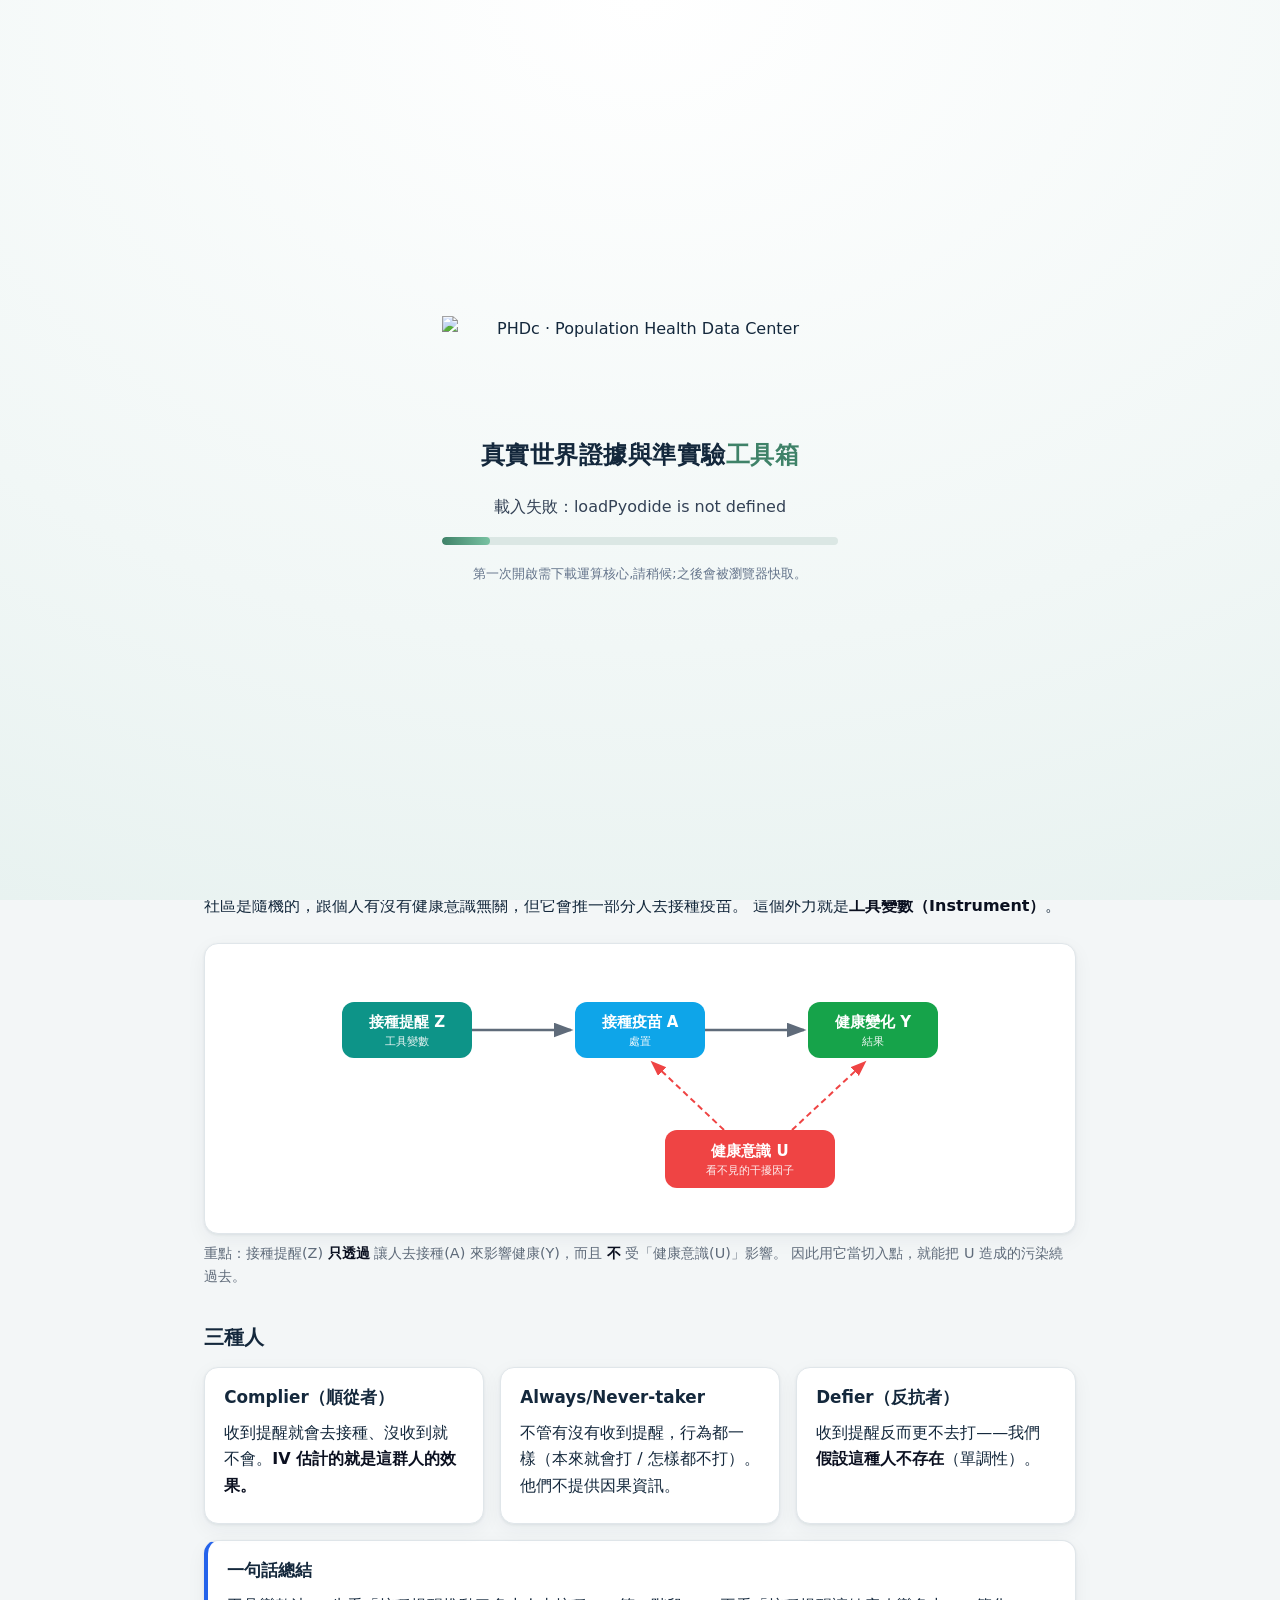
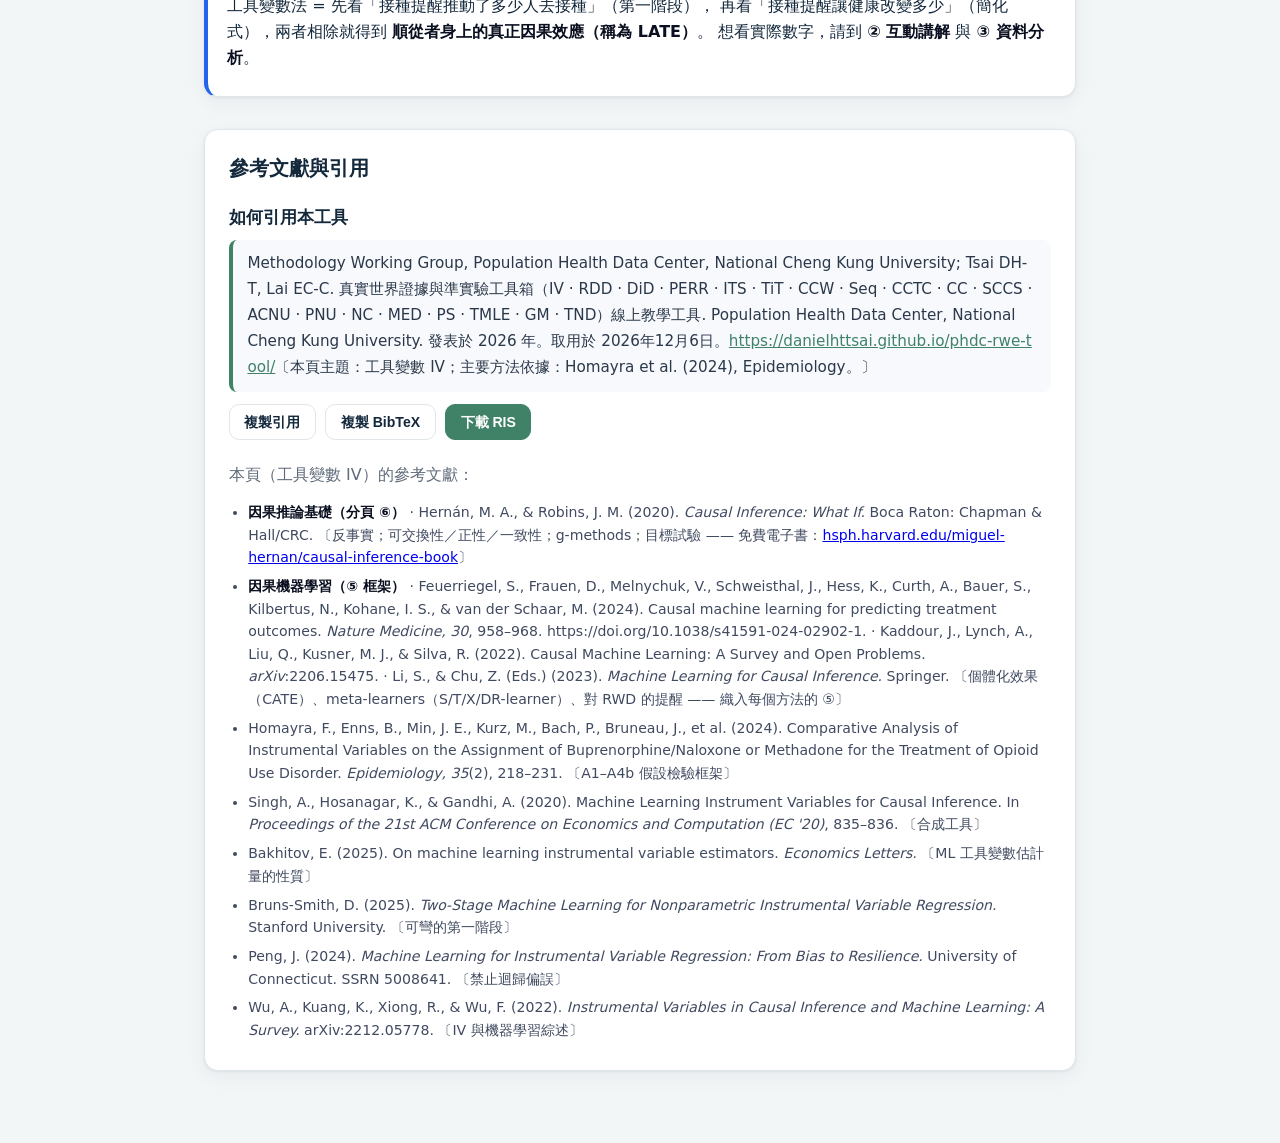
==== docs/index.html @ f4d69a4b "Add Test-Negative Design (TND) as the 19th method TND estimates vaccine effectiveness while removing" ====
<!DOCTYPE html>
<html lang="zh-Hant">
<head>
<meta charset="utf-8" />
<meta name="viewport" content="width=device-width, initial-scale=1" />
<title>真實世界證據與準實驗工具箱 RWE and Quasi-experimental Toolbox</title>
<link rel="stylesheet" href="styles.css?v=93" />
<script src="https://cdn.plot.ly/plotly-2.35.2.min.js" charset="utf-8"></script>
<script src="https://cdn.jsdelivr.net/pyodide/v0.26.4/full/pyodide.js"></script>
<script src="pyodide-bridge.js?v=35"></script>
<!-- 本檔由 build_docs.py 產生,請勿手改;來源為 frontend/index.html -->
</head>
<body>
<header class="topbar">
  <div class="brand"><img class="brand-logo" src="assets/phdc-logo.png" alt="PHDc · Population Health Data Center" title="Population Health Data Center" /><span data-en="RWE &amp; Quasi-experimental toolbox">真實世界證據與準實驗工具箱</span> <span>IV</span> · <span>RDD</span> · <span>DiD</span> · <span>PERR</span> · <span>ITS</span> · <span>TiT</span> · <span>CCW</span> · <span>Seq</span> · <span>CCTC</span> · <span>CC</span> · <span>SCCS</span> · <span>ACNU</span> · <span>PNU</span> · <span>NC</span> · <span>MED</span> · <span>PS</span> · <span>TMLE</span> · <span>GM</span> · <span>TND</span></div>
  <nav class="tabs">
    <label class="method-pick"><span data-en="Method">方法</span>
      <select id="methodSelect">
        <option value="iv" data-en="IV · Instrumental variables">IV · 工具變數</option>
        <option value="rdd" data-en="RDD · Regression discontinuity">RDD · 斷點回歸</option>
        <option value="did" data-en="DiD · Difference-in-differences">DiD · 差異中的差異</option>
        <option value="perr" data-en="PERR · Prior event rate ratio">PERR · 事前事件率比</option>
        <option value="its" data-en="ITS · Interrupted time series">ITS · 中斷時間序列</option>
        <option value="tit" data-en="TiT · Trend-in-trend">TiT · 趨勢中的趨勢</option>
        <option value="ccw" data-en="CCW · Clone-censor-weight">CCW · 複製-設限-加權</option>
        <option value="seq" data-en="Seq · Sequential target trials">Seq · 序列試驗</option>
        <option value="cctc" data-en="CCTC · Case-crossover &amp; time-control">CCTC · 案例交叉與時間對照</option>
        <option value="cc" data-en="CC · Case-control">CC · 病例對照</option>
        <option value="sccs" data-en="SCCS · Self-controlled case series">SCCS · 自身對照病例系列</option>
        <option value="acnu" data-en="ACNU · Active-comparator new-user">ACNU · 主動對照新使用者</option>
        <option value="pnu" data-en="PNU · Prevalent new-user">PNU · 盛行新使用者</option>
        <option value="nc" data-en="NC · Negative control &amp; proximal">NC · 陰性對照與近端因果</option>
        <option value="med" data-en="MED · Mediation analysis">MED · 中介分析</option>
        <option value="ps" data-en="PS · Propensity score">PS · 傾向分數</option>
        <option value="tmle" data-en="TMLE · Doubly-robust / targeted ML">TMLE · 雙重穩健／目標式</option>
        <option value="gm" data-en="GM · G-methods (time-varying confounding)">GM · G-methods（時變混淆）</option>
        <option value="tnd" data-en="TND · Test-negative design">TND · 陰性檢驗設計</option>
      </select>
    </label>
    <div class="subtabs">
      <button class="tab subtab active" data-sub="learn" data-en="① What is it">① 是什麼</button>
      <button class="tab subtab" data-sub="play" data-en="② Interactive">② 互動講解</button>
      <button class="tab subtab" data-sub="analyze" data-en="③ Analyse data">③ 資料分析</button>
      <button class="tab subtab" data-sub="assume" data-en="④ Assumptions">④ 假設檢驗</button>
      <button class="tab subtab" data-sub="ml" data-en="⑤ Boost with AI">⑤ 用 AI 強化</button>
      <button class="tab subtab" data-sub="whatif" data-en="⑥ What if">⑥ 如果……？</button>
      <button class="tab subtab" data-sub="sas" data-en="⑦ SAS code">⑦ SAS 程式</button>
    </div>
    <button class="tab tab-sep" id="chooseTab" data-en="Which one?">怎麼選</button>
    <button class="tab" id="dataTab" data-en="Databases">資料庫</button>
  </nav>
  <button id="langToggle" class="lang-toggle" type="button" title="切換中／英文" aria-label="Language">EN</button>
</header>

<main>
  <!-- ===================== 1. 教學 ===================== -->
  <section id="learn" class="panel active">
    <div class="banner" data-en="⚠ The built-in data is <b>purely fictional, synthetic demo data</b>, not real data, for teaching only.">⚠ 本工具的內建資料為<b>純屬虛構的合成示範資料</b>，非真實資料，僅供教學展示。</div>
    <h1 data-en="Understanding instrumental variables through a &quot;random vaccination reminder&quot; story">用「隨機接種提醒」的故事看懂工具變數</h1>
    <p class="lead" data-en="We want to answer a causal question: <b>does getting vaccinated really improve health?</b> The most intuitive approach — &quot;just compare vaccinated people with unvaccinated people&quot; — is misleading.">
      我們想知道一個因果問題：<b>去接種疫苗，真的能改善健康嗎？</b>
      最直覺的做法是「把有打疫苗的人和沒打的人直接比較」——但這會被誤導。
    </p>

    <div class="card info">
      <h3 data-en="Break the name apart: &quot;instrumental variable&quot;">把名字拆開來看：「工具變數」</h3>
      <p data-en="<b>Variable</b> just means a measured column in your data — here, &quot;did this person receive a random reminder?&quot;. <b>Instrument</b> is a metaphor: think of a <b>lever (or crowbar)</b> you can push from the outside. Pushing the lever moves <b>whether someone gets vaccinated</b>, but the lever itself <b>never touches health directly</b> — its only path to health is through vaccination. Because it nudges the treatment but is otherwise unrelated to the outcome, you can use it to <b>pry the causal effect of vaccination out</b> from under all the confounders. A variable that works like that lever is an &quot;instrumental variable&quot;.">
        <b>變數</b>就是資料裡一欄會變動的量——這裡是「這個人有沒有收到隨機提醒」。<b>工具（instrument）</b>是個比喻：
        把它想成一支你能從外面推的<b>槓桿（或撬棒）</b>。推這支槓桿會去動「<b>這個人要不要接種</b>」，但槓桿本身
        <b>不會直接碰到健康</b>——它唯一通往健康的路，是<b>透過接種</b>。正因為它只推得動處置、又跟結果沒有別的牽連，
        你才能用它把「接種→健康」的因果，從一堆干擾因子底下<b>撬</b>出來。像這支槓桿一樣運作的變數，就叫工具變數。
      </p>
    </div>

    <div class="card warn">
      <h3 data-en="Why can't we just compare them?">為什麼不能直接比較？</h3>
      <p data-en="People who go and get vaccinated on their own may already be more health-conscious, more willing to exercise, and more likely to see a doctor regularly. So if they end up healthier, it is <b>not necessarily thanks to the vaccine</b> — an unseen <b>confounder</b>, &quot;health consciousness&quot;, affects both sides at once. A direct comparison <b>overstates</b> the true effect.">
        會主動去打疫苗的人，可能本來就比較注重健康、平常也更願意運動、按時看醫生。
        於是他們後來比較健康，<b>不一定是疫苗的功勞</b>，而是「健康意識」這個
        看不見的<b>干擾因子</b>同時影響了兩邊。直接比較會<b>高估</b>真正的效果。
      </p>
    </div>

    <h2 data-en="The clever idea behind instrumental variables">工具變數的聰明之處</h2>
    <p data-en="Instead we use an &quot;external nudge&quot; as the entry point: <b>the health authority randomly selects some communities and mails them free vaccination reminders plus an at-home vaccination service</b>. Which communities are picked is random and unrelated to personal health consciousness, yet it pushes some people to get vaccinated. That nudge is the <b>instrument</b>.">
      我們改用一個「外力」當作切入點：<b>衛生單位隨機抽中一些社區，主動寄出免費接種提醒、並安排到府接種服務</b>。
      抽中哪些社區是隨機的，跟個人有沒有健康意識無關，但它會推一部分人去接種疫苗。
      這個外力就是<b>工具變數（Instrument）</b>。
    </p>

    <div class="dag">
      <svg class="dag-svg" viewBox="0 0 640 250" role="img"
           aria-label="因果圖：接種提醒 Z 推動 接種疫苗 A，A 影響 健康變化 Y；看不見的健康意識 U 同時影響 A 與 Y，但不影響 Z">
        <defs>
          <marker id="ah" markerWidth="9" markerHeight="9" refX="7" refY="3" orient="auto" markerUnits="strokeWidth">
            <path d="M0,0 L8,3 L0,6 Z" fill="#5f6b7a" />
          </marker>
          <marker id="ahr" markerWidth="9" markerHeight="9" refX="7" refY="3" orient="auto" markerUnits="strokeWidth">
            <path d="M0,0 L8,3 L0,6 Z" fill="#ef4444" />
          </marker>
        </defs>
        <!-- 主路徑：Z → A → Y -->
        <line x1="152" y1="66" x2="251" y2="66" stroke="#5f6b7a" stroke-width="2.5" marker-end="url(#ah)" />
        <line x1="385" y1="66" x2="484" y2="66" stroke="#5f6b7a" stroke-width="2.5" marker-end="url(#ah)" />
        <!-- 干擾因子 U → A、U → Y（紅色虛線） -->
        <line x1="404" y1="166" x2="332" y2="98" stroke="#ef4444" stroke-width="2" stroke-dasharray="6 4" marker-end="url(#ahr)" />
        <line x1="472" y1="166" x2="545" y2="98" stroke="#ef4444" stroke-width="2" stroke-dasharray="6 4" marker-end="url(#ahr)" />
        <!-- 節點 -->
        <g>
          <rect x="22" y="38" width="130" height="56" rx="12" fill="#0d9488" />
          <text x="87" y="63" class="dn" data-en="Reminder Z">接種提醒 Z</text>
          <text x="87" y="81" class="ds" data-en="instrument">工具變數</text>
        </g>
        <g>
          <rect x="255" y="38" width="130" height="56" rx="12" fill="#0ea5e9" />
          <text x="320" y="63" class="dn" data-en="Vaccinated A">接種疫苗 A</text>
          <text x="320" y="81" class="ds" data-en="treatment">處置</text>
        </g>
        <g>
          <rect x="488" y="38" width="130" height="56" rx="12" fill="#16a34a" />
          <text x="553" y="63" class="dn" data-en="Health Δ Y">健康變化 Y</text>
          <text x="553" y="81" class="ds" data-en="outcome">結果</text>
        </g>
        <g>
          <rect x="345" y="166" width="170" height="58" rx="12" fill="#ef4444" />
          <text x="430" y="192" class="dn" data-en="Health sense U">健康意識 U</text>
          <text x="430" y="210" class="ds" data-en="unseen confounder">看不見的干擾因子</text>
        </g>
      </svg>
    </div>
    <p class="caption" data-en="Key point: the reminder (Z) influences health (Y) <b>only through</b> getting people vaccinated (A), and is <b>not</b> affected by &quot;health consciousness&quot; (U). So using it as the entry point lets us bypass the contamination caused by U.">
      重點：接種提醒(Z) <b>只透過</b> 讓人去接種(A) 來影響健康(Y)，而且 <b>不</b> 受「健康意識(U)」影響。
      因此用它當切入點，就能把 U 造成的污染繞過去。
    </p>

    <h2 data-en="Three kinds of people">三種人</h2>
    <div class="cards">
      <div class="card"><h3 data-en="Complier">Complier（順從者）</h3><p data-en="Gets vaccinated if reminded, does not if not reminded. <b>This is exactly the group the IV estimate is about.</b>">收到提醒就會去接種、沒收到就不會。<b>IV 估計的就是這群人的效果。</b></p></div>
      <div class="card"><h3 data-en="Always / Never-taker">Always/Never-taker</h3><p data-en="Behaves the same whether or not reminded (would get it anyway / never would). They carry no causal information.">不管有沒有收到提醒，行為都一樣（本來就會打 / 怎樣都不打）。他們不提供因果資訊。</p></div>
      <div class="card"><h3 data-en="Defier">Defier（反抗者）</h3><p data-en="Getting reminded makes them <i>less</i> likely to vaccinate — we <b>assume such people do not exist</b> (monotonicity).">收到提醒反而更不去打——我們<b>假設這種人不存在</b>（單調性）。</p></div>
    </div>

    <div class="card info">
      <h3 data-en="In one sentence">一句話總結</h3>
      <p data-en="The IV method = first see &quot;how many people the reminder pushed into getting vaccinated&quot; (first stage), then see &quot;how much the reminder changed health&quot; (reduced form); dividing one by the other gives the <b>true causal effect among compliers (called the LATE)</b>. To see the actual numbers, go to <b>② Interactive</b> and <b>③ Analyse data</b>.">
        工具變數法 = 先看「接種提醒推動了多少人去接種」（第一階段），
        再看「接種提醒讓健康改變多少」（簡化式），兩者相除就得到
        <b>順從者身上的真正因果效應（稱為 LATE）</b>。
        想看實際數字，請到 <b>② 互動講解</b> 與 <b>③ 資料分析</b>。
      </p>
    </div>
  </section>

  <!-- ===================== 2. 互動 ===================== -->
  <section id="play" class="panel">
    <h1 data-en="Hands-on: how a nudge's &quot;strength&quot; affects the answer">動手玩：外力「夠不夠力」會怎樣影響答案</h1>

    <div class="card info">
      <h3 data-en="First, the plain-language idea">先用白話想一遍</h3>
      <p data-en="The health authority mails vaccination reminders, and we want to use &quot;whether reminded people ended up healthier&quot; to <b>back out whether the vaccine actually works</b>. But how well this works depends on two things:">
        衛生單位寄出接種提醒，我們想用「收到提醒的人後來有沒有比較健康」去<b>回推疫苗到底有沒有效</b>。
        但這招好不好用，取決於兩件事：
      </p>
      <p data-en="① <b>How persuasive the reminder is</b> — how many people does it actually move to get the shot?<br />② <b>How many people we surveyed</b> — the more people, the steadier the answer and the less it jumps around.">
        ① <b>這個提醒有多少「說服力」</b>——能真的說動多少人去打針？<br />
        ② <b>我們調查了多少人</b>——問越多人，答案就越穩、越不會亂跳。
      </p>
      <p data-en="The two sliders below let you tune these. We have secretly <b>fixed the true vaccine effect at 1.80</b> — see whether the estimate you pull out can accurately recover that hidden 1.80.">
        下面兩個滑桿就是讓你調這兩件事。我們偷偷把<b>真正的疫苗效果固定成 1.80</b>，
        你來看看：自己拉出來的估計，能不能準確抓到這個藏起來的 1.80。
      </p>
    </div>

    <div class="controls">
      <label>
        <span data-en="The reminder's &quot;persuasiveness&quot;:">這個提醒的「說服力」：</span><b id="csVal">9.0%</b>
        <input type="range" id="csSlider" min="1" max="40" value="9.0" step="0.1" />
        <small data-en="Of those reminded, how many actually go get the shot. The more people moved, the easier to estimate later.">收到提醒的人裡，有多少人因此真的去打針。說動越多人，後面越好估。</small>
      </label>
      <label>
        <span data-en="How many people we surveyed:">我們調查了多少人：</span><b id="stVal">1.0×</b>
        <input type="range" id="stSlider" min="0.2" max="2" value="1" step="0.1" />
        <small data-en="The more people surveyed, the smaller the margin of error and the steadier the answer.">調查越多人，答案的誤差範圍越小、越穩定。</small>
      </label>
    </div>

    <div class="play-grid">
      <div class="stat"><div class="stat-label" data-en="Is the reminder strong enough">這個提醒夠不夠力</div><div class="stat-num" id="fStat">–</div><div class="stat-foot" id="fNote"></div></div>
      <div class="stat"><div class="stat-label" data-en="Estimated vaccine effect">估出來的疫苗效果</div><div class="stat-num" id="ivEst">–</div><div class="stat-foot" data-en="The true answer hides at 1.80">真正答案藏在 1.80</div></div>
      <div class="stat"><div class="stat-label" data-en="Margin of error">答案的誤差範圍</div><div class="stat-num small" id="ivCi">–</div><div class="stat-foot" id="ciNote"></div></div>
    </div>
    <div id="playChart" class="chart"></div>
    <p class="caption" data-en="Observation: when the reminder's persuasiveness is very low (it moves almost nobody), even though the true effect is fixed at 1.80, your estimate swings wildly with a hugely wide margin of error — this is the biggest trap in IV analysis.">
      觀察：當「提醒的說服力」很低（沒說動幾個人），就算真正效果固定是 1.80，
      你的估計也會劇烈亂跳、誤差範圍超寬——這就是 IV 分析最大的陷阱。
    </p>

    <details class="term">
      <summary data-en="Show terminology">看專有名詞解釋</summary>
      <div class="tdef">
        <h4>順從者比例 <span class="en">complier share（first-stage coefficient）</span></h4>
        <p data-en="<b>Plain:</b> the share of people the reminder actually &quot;pushes&quot; into changing behaviour.<br /><b>Definition:</b> the first-stage coefficient of the instrument Z on the treatment A; with a binary instrument it equals (vaccination rate of those reminded) − (rate of those not reminded).<br /><b>Why it matters:</b> IV can only estimate the effect on this pushed group (the compliers) — the fewer compliers, the less information and the shakier the estimate.<br /><b>Example:</b> 58% of reminded people get vaccinated vs 52% of the rest → complier share = 6 points = 0.06.<br /><b>Formula:</b> first stage <code>A = π₀ + π₁·Z + ε</code>, where π₁ is the complier share.">
          <b>白話：</b>被這個外力（提醒）「推一把」才改變行為的人，佔全部的多少。<br />
          <b>定義：</b>工具 Z 對處置 A 的<b>第一階段迴歸係數</b>；二元工具下＝（收到提醒者的打針率）−（沒收到者的打針率）。<br />
          <b>為什麼重要：</b>IV 只估得到「被推動的這群人（順從者）」的效果；順從者越少，可用資訊越少、估計越不穩。<br />
          <b>例子：</b>收到提醒者打針率 58%、沒收到者 52% → 順從者比例＝6 個百分點＝0.06。<br />
          <b>公式：</b>第一階段 <code>A = π₀ + π₁·Z + ε</code>，其中 π₁ 即順從者比例。
        </p>
      </div>
      <div class="tdef">
        <h4>第一階段 F 統計量 <span class="en">first-stage F（instrument strength）</span></h4>
        <p data-en="<b>Plain:</b> a score that checks whether the nudge is &quot;strong enough&quot;.<br /><b>Definition:</b> the F-statistic testing whether the instrument's first-stage coefficient is zero (with a single instrument, F ≈ t²).<br /><b>Why it matters:</b> a weak instrument badly biases the IV estimate and blows up the confidence interval; the rule of thumb is F &gt; 10 to count as strong.<br /><b>Example:</b> F = 42 → strong; F = 4 → weak, the estimate is not trustworthy.<br /><b>Formula:</b> <code>F ≈ (π₁ / SE(π₁))²</code>, threshold 10.">
          <b>白話：</b>用來檢查「這個外力到底夠不夠力」的分數。<br />
          <b>定義：</b>第一階段迴歸中，檢定工具係數是否為 0 的 F 值（單一工具時 F ≈ t²）。<br />
          <b>為什麼重要：</b>工具太弱會讓 IV 估計嚴重偏誤、信賴區間爆寬；經驗門檻 <b>F&gt;10</b> 才算夠力。<br />
          <b>例子：</b>F=42 → 夠力；F=4 → 弱工具，估計不可信。<br />
          <b>公式：</b><code>F ≈ (π₁ / SE(π₁))²</code>，門檻 10。
        </p>
      </div>
      <div class="tdef">
        <h4>弱工具 <span class="en">weak instrument</span></h4>
        <p data-en="<b>Plain:</b> a nudge whose push is too small.<br /><b>Definition:</b> an instrument only weakly correlated with the treatment (F &lt; 10 / very few compliers).<br /><b>Why it matters:</b> under a weak instrument, 2SLS drifts back toward the biased OLS, the standard error explodes, and it can be worse than not using IV at all.<br /><b>Example:</b> if the reminder barely changes the vaccination rate and F is only 3, it is a weak instrument.<br /><b>Formula:</b> red flag when <code>F &lt; 10</code>.">
          <b>白話：</b>推力太小的外力。<br />
          <b>定義：</b>與處置相關性很弱的工具（F&lt;10／順從者極少）。<br />
          <b>為什麼重要：</b>弱工具下 2SLS 會偏回有偏的 OLS、標準誤巨大，甚至比不用 IV 還糟。<br />
          <b>例子：</b>若提醒幾乎不影響打針率、F 只有 3，就是弱工具。<br />
          <b>公式：</b>警訊判準 <code>F &lt; 10</code>。
        </p>
      </div>
      <div class="tdef">
        <h4>IV 估計（LATE） <span class="en">local average treatment effect</span></h4>
        <p data-en="<b>Plain:</b> the vaccine effect among the very people the reminder pushed into getting the shot.<br /><b>Definition:</b> the Local Average Treatment Effect = the average causal effect for the compliers; with a binary instrument it equals the Wald estimate = (jump in Y) ÷ (jump in A).<br /><b>Why it matters:</b> it is NOT the whole-population effect (ATE) — only the compliers; change the instrument and you change which compliers, so the number can change too.<br /><b>Example:</b> Y jumps 0.14, A jumps 0.06 → LATE ≈ 2.4.<br /><b>Formula:</b> <code>LATE = Cov(Y,Z) / Cov(A,Z) = reduced-form ÷ first-stage</code>.">
          <b>白話：</b>被提醒推去打針的「那群順從者」身上的疫苗效果。<br />
          <b>定義：</b>局部平均處置效果（LATE）＝順從者的平均因果效果；二元工具下＝Wald 估計＝（Y 的跳幅）÷（A 的跳幅）。<br />
          <b>為什麼重要：</b>它<b>不是</b>全體平均效果（ATE），只代表順從者；換個工具就換一群順從者，數字可能跟著變。<br />
          <b>例子：</b>Y 跳 0.14、A 跳 0.06 → LATE ≈ 2.4。<br />
          <b>公式：</b><code>LATE = Cov(Y,Z) / Cov(A,Z)</code> ＝ 簡化式 ÷ 第一階段。
        </p>
      </div>
      <div class="tdef">
        <h4>95% 信賴區間 <span class="en">95% confidence interval</span></h4>
        <p data-en="<b>Plain:</b> the margin of error around the answer.<br /><b>Definition:</b> an interval that, under repeated sampling, covers the true value 95% of the time; the wider it is, the more uncertain the estimate.<br /><b>Why it matters:</b> with a weak instrument or few compliers the CI gets very wide, warning you not to over-trust the point estimate.<br /><b>Example:</b> LATE = 2.4 with 95% CI 1.1–3.7 → the effect is positive but imprecise.<br /><b>Formula:</b> <code>estimate ± 1.96 × standard error</code>.">
          <b>白話：</b>答案的誤差範圍。<br />
          <b>定義：</b>在重複抽樣下有 95% 機率涵蓋真值的區間；越寬代表越不確定。<br />
          <b>為什麼重要：</b>弱工具或順從者少時 CI 會很寬，提醒你別太相信點估計。<br />
          <b>例子：</b>LATE=2.4、95% CI 1.1–3.7，表示效果為正但不精確。<br />
          <b>公式：</b><code>估計 ± 1.96 × 標準誤</code>。
        </p>
      </div>
    </details>
  </section>

  <!-- ===================== 3. 分析 ===================== -->
  <section id="analyze" class="panel">
    <h1 data-en="Data analysis: run a full IV">資料分析：跑一次完整的 IV</h1>

    <div class="datasource">
      <button id="useExample" class="btn primary" data-en="Load built-in reminder example">載入內建接種提醒範例</button>
      <span class="or" data-en="or">或</span>
      <label class="btn"><span data-en="Upload CSV">上傳 CSV</span><input type="file" id="fileInput" accept=".csv" hidden /></label>
      <span id="dataStatus" class="muted" data-en="No data loaded yet">尚未載入資料</span>
    </div>

    <div id="colMap" class="colmap hidden">
      <div class="field"><label data-en="Outcome Y">結果 Y（outcome）</label><select id="selY"></select></div>
      <div class="field"><label data-en="Treatment A">處置 A（treatment）</label><select id="selA"></select></div>
      <div class="field"><label data-en="Instrument Z">工具 Z（instrument）</label><select id="selZ"></select></div>
      <div class="field wide"><label data-en="Covariates (multi-select)">共變項（covariates，可多選）</label><select id="selCov" multiple size="5"></select></div>
      <button id="runAnalyze" class="btn primary" data-en="Run IV analysis">執行 IV 分析</button>
    </div>

    <div id="analyzeOut" class="hidden">
      <h2 data-en="Comparison of the estimators">各種估計的比較</h2>
      <div id="estChart" class="chart"></div>
      <div class="result-cards" id="resultCards"></div>
    </div>
  </section>

  <!-- ===================== 4. 儀表板 ===================== -->
  <section id="assume" class="panel">
    <h1 data-en="Can we trust this analysis? Six health checks">這個分析可不可信?六道體檢</h1>
    <p class="lead" data-en="For the IV method to hold, it must clear a few hurdles. Below we run a <b>plain-language</b> check-up item by item: green means fine, amber means watch out, red means there is a problem. One of them is a <b>&quot;gotcha test&quot;</b> — instead of proving the nudge valid, it does the reverse: <b>picks holes and tries to break it on the spot</b>; only if it cannot be broken is the nudge more credible. The bottom of each card expands to show the terminology. Load data on <b>③ Analyse data</b> first and this runs automatically.">
      工具變數法要成立,得先通過幾道關卡。下面用<b>白話</b>幫你一項一項體檢,
      綠燈代表沒問題、黃燈要留意、紅燈代表有狀況。其中一道是<b>「抓包測試」</b>——
      不去證明外力合格,而是反過來<b>挑它毛病、試著當場戳破它</b>:戳不破才比較可信。
      每張卡片最下面可以展開看「專有名詞解釋」。先到 <b>③ 資料分析</b> 載入資料,這裡就會自動跑。
    </p>
    <p class="caption" data-en="(These map to the statistical assumptions A1–A4b plus a set of &quot;instrumental inequalities&quot; falsification test, but you don't need to memorise the codes — just read the plain-language notes.)">（這幾項對應統計上的 A1–A4b 假設,以及一組「工具不等式」否證檢定,但你不用記這些代號,看白話說明就好。）</p>
    <div id="overall" class="overall hidden"></div>
    <div id="assumeCards" class="assume-cards"></div>
    <p id="assumeHint" class="muted" data-en="No data loaded yet — please load or upload data on &quot;③ Analyse data&quot; first.">尚未載入資料——請先到「③ 資料分析」載入或上傳資料。</p>
  </section>

  <!-- ===================== 5. 用 AI 強化 ===================== -->
  <section id="ml" class="panel">
    <div class="banner" data-en="⚠ Every number on this page is simulated in real time from <b>purely fictional synthetic data</b>, for teaching only.">⚠ 本頁所有數字都是用<b>純屬虛構的合成資料</b>即時模擬出來的，僅供教學展示。</div>
    <h1 data-en="How AI lends instrumental variables a hand">AI 怎麼幫「工具變數」一把</h1>
    <details class="term causalml">
      <summary data-en="Causal ML in one box: from the average effect (ATE) to individualised effects (CATE)">因果機器學習一次看懂：從平均效果（ATE）到個體化效果（CATE）</summary>
      <div class="tdef">
        <p data-en="<b>Beyond the ATE.</b> Classical methods target one <b>average treatment effect</b>. Causal ML aims further — at <b>individualised / conditional effects (CATE)</b>: who benefits, and by how much. <b>Meta-learners</b> (S-/T-/X-/DR-learner) are model-agnostic recipes that plug flexible ML into the <b>nuisance</b> pieces (outcome &amp; propensity models) while the <b>causal identification still rests on the same assumptions</b> as here — no unmeasured confounding, overlap/positivity, consistency. <b>Caution on real-world data</b> (EHRs, registries): flexible ML reduces bias from model mis-specification but <b>cannot fix unmeasured confounding</b>, and a good predictor is <b>not</b> a causal effect. The ⑤ demo on this page is one concrete instance of this idea — flexible ML for a nuisance model, identification still from the design. <i>Sources: Feuerriegel et al., Nature Medicine 2024; Kaddour et al., arXiv:2206.15475; Li &amp; Chu (eds.), Springer 2023.</i>">
          <b>超越單一平均效果。</b>傳統方法估的是一個<b>平均處置效果（ATE）</b>。因果機器學習更進一步——瞄準<b>個體化／條件效果（CATE）</b>：誰受益、受益多少。<b>Meta-learners</b>（S-／T-／X-／DR-learner）是 model-agnostic 的套法，把彈性 ML 放進<b>輔助</b>模型（結果與傾向模型），而<b>因果識別仍靠和本頁相同的假設</b>——無未測混淆、重疊／正性、一致性。<b>對真實世界資料（EHR、登錄）要小心</b>：彈性 ML 能減少模型設定錯誤的偏誤，但<b>救不了未測混淆</b>，而且「預測得準」<b>不等於</b>「因果效果」。本頁 ⑤ 的示範正是這個想法的一個具體案例——用彈性 ML 處理輔助模型，識別仍來自設計。<i>出處：Feuerriegel 等, Nature Medicine 2024；Kaddour 等, arXiv:2206.15475；Li &amp; Chu 主編, Springer 2023。</i>
        </p>
      </div>
    </details>
    <p class="lead" data-en="Remember the biggest trap from ② Interactive? — <b>when the nudge is too weak, the answer jumps around</b>. AI / machine learning can help in two ways here; below we walk through them step by step, using <b>the same vaccine story</b>.">
      還記得 ② 互動講解裡那個最大的陷阱嗎？——<b>外力（提醒）太弱，答案就會亂跳</b>。
      AI／機器學習能在這裡幫上兩個忙，下面我們用<b>同一個疫苗的故事</b>，一步一步看懂。
    </p>

    <div class="cards">
      <div class="card"><h3 data-en="Remedy 1: blend many weak nudges into one strong nudge">藥方一：把很多弱外力揉成一個強外力</h3>
        <p data-en="One reminder moves few people, but if you have <b>many small nudges</b> (vaccination reminder, clinic flyer, employer reminder, community broadcast…), each weak, AI can <b>add them up cleverly</b> into one strong nudge.">一通提醒推不動幾個人，但如果手上有<b>很多種小外力</b>（接種提醒、診所傳單、公司提醒、社區廣播…），
        每個都弱，AI 能把它們<b>聰明地加起來</b>，合成一個夠力的大外力。</p></div>
      <div class="card"><h3 data-en="Remedy 2: let the &quot;nudge→shot&quot; relationship bend">藥方二：讓「外力→打針」這條關係可以彎</h3>
        <p data-en="Some nudges' influence is <b>not a straight line</b>. A straight line misses it and thinks it is useless; let AI <b>bend</b> the relationship and it captures the strength a straight line missed.">有些外力的影響<b>不是一條直線</b>。用直線去抓會抓不到、以為它沒用；
        讓 AI 把這條關係「<b>彎起來</b>」，就能抓到直線錯過的力道。</p></div>
      <div class="card warn"><h3 data-en="Safety belt: cross-fitting (always buckle up)">安全帶：交叉擬合（一定要繫）</h3>
        <p data-en="When AI learns these relationships, there is an iron rule: <b>you cannot use the same people's data to both learn and validate</b>, or it will &quot;<b>peek at the answers</b>&quot; and give pretty-looking but deceptive results. Cross-fitting is that safety belt.">讓 AI 學這些關係時，有個鐵則：<b>不能拿同一批人的資料既學習又驗證</b>，
        否則它會「<b>偷看答案</b>」、給出看似漂亮其實騙人的結果。交叉擬合就是這條安全帶。</p></div>
    </div>

    <!-- 藥方一 -->
    <h2 data-en="Remedy 1: synthesise many weak nudges into one strong nudge">藥方一：把很多弱外力合成一個強外力</h2>
    <div class="card scene">
      <h3 data-en="What does the data look like? Watch the two groups separate as you stack">資料長什麼樣子？看著兩群人「疊加」後分開</h3>
      <p data-en="Each row shows the distribution of &quot;tendency to get the shot&quot; for the <b>nudged</b> (teal) vs <b>not-nudged</b> (grey) group. <b>① One weak force</b>: the two humps almost completely overlap — knowing the nudge tells you almost nothing. <b>② Stack a few</b>, and they start to pull apart. <b>③ AI fuses a dozen</b> of these weak forces and the two groups separate into <b>two clear humps</b> — now you can tell who gets the shot. That separation IS the strength: many indistinguishable weak forces → one strong synthetic instrument.">
        每一列是<b>有被推（青）</b>與<b>沒被推（灰）</b>兩群人「傾向去打針」的分布。<b>① 單一弱外力</b>：兩團幾乎<b>完全重疊</b>——光看它幾乎猜不到誰會打針。<b>② 疊加幾個</b>，兩團開始拉開。<b>③ AI 合成十幾個</b>這種弱外力，兩群人就分成<b>清楚的兩團</b>——這時才看得出誰會去打針。<b>那個「分得開」就是強度</b>：很多分不開的弱外力，疊加成一個分得開的強工具。
      </p>
      <div id="sceneWeak" class="chart"></div>
    </div>
    <div class="card info">
      <h3 data-en="First, the plain-language idea">先用白話想一遍</h3>
      <p data-en="Imagine you have <b>several</b> small nudges toward getting the shot, each <b>too weak</b> on its own (like the weak reminder in ② that makes the answer jump). AI's approach: take a bit from each and <b>combine them cleverly</b> into a brand-new &quot;synthetic nudge&quot;. Once combined it becomes <b>strong</b> and the answer steadies. Try the sliders below:">
        想像你手上有<b>好幾種</b>推人去打針的小外力，每一種單獨看都<b>太弱</b>
        （像 ② 裡那種會讓答案亂跳的弱提醒）。
        AI 的做法是：把這些小外力<b>各取一點、聰明地組合</b>成一個全新的「合成外力」。
        合成後它變得<b>夠力</b>，答案就穩了。下面拉拉看：
      </p>
    </div>
    <div class="controls">
      <label>
        <span data-en="How many small nudges you have:">手上有幾種小外力：</span><b id="kVal">12</b>
        <input type="range" id="kSlider" min="3" max="20" value="12" step="1" />
        <small data-en="The more kinds, the stronger the synthetic nudge AI can usually build.">種類越多，AI 能組合出的合成外力通常越強。</small>
      </label>
      <label>
        <span data-en="Strength of each nudge:">每種外力的力道：</span><b id="psVal">3.0%</b>
        <input type="range" id="psSlider" min="1" max="7" value="3" step="0.5" />
        <small data-en="How many people each one alone can move. Deliberately set tiny to highlight &quot;each is weak alone&quot;.">每一種單獨能說動多少人。刻意調很小，凸顯「單獨都很弱」。</small>
      </label>
    </div>
    <div class="play-grid">
      <div class="stat"><div class="stat-label" data-en="Strongest single nudge">最強的單一外力</div><div class="stat-num" id="synSingleF">–</div><div class="stat-foot" data-en="using the best single one alone">單獨用最好的那一個</div></div>
      <div class="stat"><div class="stat-label" data-en="Nudge after synthesis">合成後的外力</div><div class="stat-num" id="synMlivF">–</div><div class="stat-foot" data-en="AI blends them all into one">AI 把全部揉成一個</div></div>
      <div class="stat"><div class="stat-label" data-en="Effect estimated after synthesis">合成後估出的效果</div><div class="stat-num" id="synEst">–</div><div class="stat-foot" data-en="The true answer hides at 1.80">真正答案藏在 1.80</div></div>
    </div>
    <div id="synChart" class="chart"></div>
    <p class="caption" data-en="Observation: the short bars on the left are <b>each nudge's strength alone</b> (mostly short, below the pass line of 10); the tall bar on the far right is the AI-<b>synthesised nudge</b> — usually well above the pass line. With a single weak nudge the margin of error is unusably wide; with the synthetic nudge it tightens and snugly covers 1.80.">
      觀察：左邊一根根矮柱是<b>每種外力單獨的力道</b>（大多很矮、不及格線 10），
      最右邊那根高柱是 AI <b>合成後的外力</b>——通常遠遠超過及格線。
      用單一弱外力估，誤差範圍寬到沒法用；用合成外力，範圍收窄、穩穩罩住 1.80。
    </p>
    <details class="term">
      <summary data-en="Show terminology">看專有名詞解釋</summary>
      <div class="tdef">
        <h4>候選工具變數 <span class="en">candidate instruments</span></h4>
        <p data-en="<b>Plain:</b> a pile of small nudges, each one too weak to use on its own.<br /><b>Definition:</b> a set of variables that each plausibly satisfy the instrument conditions (affect the treatment, not the outcome except through the treatment), but individually have a low first-stage F.<br /><b>Why it matters:</b> a single weak instrument gives an unstable IV estimate; many weak ones together can carry real strength — if combined correctly.<br /><b>Example:</b> distance to the clinic, a text reminder, a small subsidy, clinic opening hours — each nudges vaccination a little.<br /><b>Formula:</b> instruments <code>Z₁, Z₂, …, Z_k</code>, each with small individual π₁.">
          <b>白話：</b>一堆各自太弱、單獨用不上的小外力。<br />
          <b>定義：</b>一組「看起來都合格」（影響處置、且只透過處置影響結果）的變數，但每個單獨的第一階段 F 都偏低。<br />
          <b>為什麼重要：</b>單一弱工具會讓 IV 估計亂跳；很多弱工具<b>正確</b>地合起來，卻可能有真正的力道。<br />
          <b>例子：</b>離診所的距離、簡訊提醒、小額補助、診所營業時段——每個都讓打針率動一點點。<br />
          <b>公式：</b>工具群 <code>Z₁, Z₂, …, Z_k</code>，各自的 π₁ 都很小。
        </p>
      </div>
      <div class="tdef">
        <h4>工具合成（MLIV） <span class="en">instrument synthesis / machine-learned IV</span></h4>
        <p data-en="<b>Plain:</b> let AI &quot;blend&quot; many weak nudges into one strong nudge.<br /><b>Definition:</b> use machine learning to predict the treatment from all candidate instruments at once, then use that prediction as a single, stronger synthetic instrument.<br /><b>Why it matters:</b> it rescues strength from many weak instruments — but it MUST be done with cross-fitting (see remedy 3), or the prediction &quot;peeks&quot; at the outcome and re-introduces bias.<br /><b>Example:</b> a model predicts each person's vaccination propensity from all four nudges; that single predicted score becomes the instrument.<br /><b>Formula:</b> Â = f(Z₁…Z_k) by ML, then use Â as the instrument — the first-stage F on Â is much higher.">
          <b>白話：</b>讓 AI 把很多弱外力「揉」成一個強外力。<br />
          <b>定義：</b>用機器學習一次吃進所有候選工具來預測處置，再把這個預測值當成<b>單一、較強</b>的合成工具。<br />
          <b>為什麼重要：</b>它能從一堆弱工具裡救出力道——但<b>一定要</b>搭配交叉擬合（見藥方三），否則預測會「偷看」結果、把偏誤帶回來。<br />
          <b>例子：</b>模型用四個外力預測每個人的打針傾向，這個預測分數就成了新工具。<br />
          <b>公式：</b><code>Â = f(Z₁…Z_k)</code>（由 ML 學）再以 Â 當工具；對 Â 的第一階段 F 會高很多。
        </p>
      </div>
      <div class="tdef">
        <h4>第一階段 F／弱工具／95% 信賴區間 <span class="en">recap</span></h4>
        <p data-en="<b>First-stage F</b> (bar height) = instrument strength, threshold 10; below 10 = <b>weak instrument</b>. <b>95% CI</b> = margin of error. (Full definitions in tab ② &quot;Show terminology&quot;.) Here the point is visual: each single nudge's bar is short (weak), but the synthesised instrument's bar clears 10.">
          <b>第一階段 F</b>（柱子高度）＝工具強度，門檻 10；低於 10 ＝<b>弱工具</b>。<b>95% 信賴區間</b>＝誤差範圍。（完整定義見 ②「看專有名詞解釋」。）這裡重點在看圖：每個單一外力的柱子都很矮（弱），但合成後的工具柱子越過了 10。
        </p>
      </div>
    </details>

    <!-- 藥方二 -->
    <h2 data-en="Remedy 2: let the first stage &quot;bend&quot;">藥方二：讓第一階段「可以彎」</h2>
    <div class="card scene">
      <h3 data-en="What does the data look like? A hill, not a slope">資料長什麼樣子？是一座山丘，不是一道斜坡</h3>
      <p data-en="Here the nudge is <b>distance to today's pop-up vaccine van</b> (x), and y is the uptake rate. The grey dots clearly trace a <b>hill</b>: lowest at both ends, highest in the middle. The amber dashed line is the <b>straight-line</b> view — it runs almost flat and &quot;sees&quot; no relationship. The teal curve is the <b>bendable</b> view — it hugs the hill. When the real shape is curved, you must let the model bend.">
        這裡的外力是<b>「離今天快打巡迴車的距離」</b>（橫軸），縱軸是打針率。灰點明顯排成一座<b>山丘</b>：
        兩端最低、中間最高。琥珀色虛線是<b>直線</b>的看法——幾乎平的，「看不到」關係；
        青色曲線是<b>可彎</b>的看法——緊貼著山丘。當真實形狀是彎的，就得讓模型彎。
      </p>
      <div id="sceneBend" class="chart"></div>
    </div>
    <div class="card info">
      <h3 data-en="First, the plain-language idea">先用白話想一遍</h3>
      <p data-en="Switch to a different nudge: <b>&quot;how far you are from today's pop-up vaccine van&quot;</b>. Its influence is <b>not a straight line</b> — too close and you don't notice, too far and you can't be bothered; only a <b>sweet spot in the middle</b> moves people most (like a small hill). If you force a <b>straight line</b> onto it, you find <b>almost no relationship</b> and wrongly conclude the nudge is useless; but let AI <b>bend it into the hill shape</b> and the strength suddenly appears. Click below to see:">
        換一個外力：<b>「離今天的快打巡迴車有多遠」</b>。它的影響<b>不是直線</b>——
        太近沒感覺、太遠也懶得去，只有<b>中間某個甜蜜點</b>最會推人去打針（像一座小山丘）。
        如果你硬用一條<b>直線</b>去描述它，會發現<b>幾乎抓不到關係</b>，誤以為這個外力沒用；
        但讓 AI 把這條關係<b>彎成山丘的形狀</b>，力道一下子就出來了。按下面看結果：
      </p>
    </div>
    <button id="runNonlinear" class="btn primary" data-en="Run the &quot;straight vs bendable&quot; comparison">跑「直線 vs 可彎」的比較</button>
    <div id="nlOut" class="hidden">
      <div class="play-grid">
        <div class="stat"><div class="stat-label" data-en="With a straight line">用直線抓</div><div class="stat-num" id="nlLinF">–</div><div class="stat-foot" id="nlLinNote"></div></div>
        <div class="stat"><div class="stat-label" data-en="Let it bend">讓它可以彎</div><div class="stat-num" id="nlFlexF">–</div><div class="stat-foot" id="nlFlexNote"></div></div>
        <div class="stat"><div class="stat-label" data-en="Effect estimated after bending">可彎後估出的效果</div><div class="stat-num" id="nlFlexEst">–</div><div class="stat-foot" data-en="The true answer hides at 1.80">真正答案藏在 1.80</div></div>
      </div>
      <div id="nlChart" class="chart"></div>
      <p class="caption" data-en="The blue flat line is what &quot;<b>forcing a straight line</b>&quot; sees — almost flat, so the nudge looks useless. The green curve is what &quot;<b>letting it bend</b>&quot; sees — clearly capturing the hill in the middle.">
        藍色平線是「<b>硬用直線</b>」看到的——幾乎是平的，所以以為外力沒用。
        綠色曲線是「<b>讓它可以彎</b>」看到的——清楚抓到中間那座山丘。
      </p>
    </div>
    <details class="term">
      <summary data-en="Show terminology">看專有名詞解釋</summary>
      <div class="tdef">
        <h4>彈性／非線性第一階段 <span class="en">flexible / non-linear first stage</span></h4>
        <p data-en="<b>Plain:</b> let the &quot;nudge → treatment&quot; relationship bend into whatever shape the data really has, instead of forcing a straight line.<br /><b>Definition:</b> model the first stage with a flexible learner (polynomials, splines, tree models, neural nets) rather than linear regression.<br /><b>Why it matters:</b> if the true relationship is curved (a hill), a straight line sees almost no relationship and throws the instrument's strength away.<br /><b>Example:</b> distance to the vaccine van helps most at a middle &quot;sweet spot&quot; — a curve captures it, a line misses it.<br /><b>Formula:</b> <code>A = f(Z) + ε</code> with f flexible, instead of <code>A = π₀ + π₁·Z</code>.">
          <b>白話：</b>讓「外力→處置」這條關係，照資料真正的形狀去彎，而不是硬畫一條直線。<br />
          <b>定義：</b>第一階段改用<b>彈性學習器</b>（多項式、樣條、樹模型、神經網路）取代直線回歸。<br />
          <b>為什麼重要：</b>若真實關係是彎的（一座山丘），直線會「看不到」關係、把工具的力道整個丟掉。<br />
          <b>例子：</b>離快打車的距離在中間「甜蜜點」最有效——曲線抓得到，直線抓不到。<br />
          <b>公式：</b><code>A = f(Z) + ε</code>（f 彈性），取代 <code>A = π₀ + π₁·Z</code>。
        </p>
      </div>
      <div class="tdef">
        <h4>禁止迴歸 <span class="en">forbidden regression</span></h4>
        <p data-en="<b>Plain:</b> the tempting-but-wrong shortcut of plugging the bent predictions straight into the second stage.<br /><b>Definition:</b> using a non-linear / ML first-stage fitted on the SAME data and feeding its fitted values into 2SLS — the standard 2SLS algebra no longer holds and bias creeps in.<br /><b>Why it matters:</b> because the model &quot;peeked&quot; at the same people, it carries their noise (and confounding) forward, giving a confident-looking but biased answer.<br /><b>Example:</b> fit a random forest first stage, push its predictions into the second stage → the estimate sticks to the contaminated naive number.<br /><b>Fix:</b> never plug bent predictions in directly — pair them with cross-fitting (below).">
          <b>白話：</b>把彎好的預測值「直接」塞回第二階段——這個看似聰明、其實錯誤的捷徑。<br />
          <b>定義：</b>用在<b>同一批資料</b>上配好的非線性／ML 第一階段，把配適值塞進 2SLS——此時 2SLS 的代數不再成立，偏誤就跑進來。<br />
          <b>為什麼重要：</b>因為模型「偷看」了同一批人，會把他們的雜訊（與混淆）一起帶下去，給你一個看似很有把握、其實偏掉的答案。<br />
          <b>例子：</b>配一個隨機森林第一階段、把預測塞進第二階段 → 估計黏回那個被汙染的天真數字。<br />
          <b>解法：</b>絕不直接塞——一定搭配下面的交叉擬合。
        </p>
      </div>
    </details>

    <!-- 安全帶 / 藥方三 -->
    <h2 data-en="Remedy 3 · Safety belt: why you must always &quot;cross-fit&quot;">藥方三・安全帶：為什麼一定要「交叉擬合」</h2>
    <div class="card scene">
      <h3 data-en="What does the data look like? A wiggle that memorised the noise">資料長什麼樣子？一條把雜訊也背起來的扭動曲線</h3>
      <p data-en="The green dashed line is the <b>true</b> smooth relationship. The dots are the handful of people we actually have — each sits a little off the truth by luck. If you let a flexible AI learn on the <b>same</b> people it scores, it draws the <b>red wiggly line</b> that threads <b>every</b> dot, memorising their luck. It looks perfect here but collapses on new people. Cross-fitting forces AI to be judged on people it has <b>never seen</b>, so it can't cheat this way.">
        綠色虛線是<b>真正</b>的平滑關係。每個點是我們實際手上的少數幾個人——因為運氣，各自偏離真相一點點。
        如果讓彈性 AI 在<b>同一批人</b>身上又學又評分，它會畫出那條<b>紅色扭動線</b>，穿過<b>每一個</b>點、
        把他們的運氣都背起來。這裡看似完美，換一批新人就垮。交叉擬合逼 AI 用<b>從沒看過</b>的人來評分，它就作弊不了。
      </p>
      <div id="sceneOverfit" class="chart"></div>
    </div>
    <div class="card warn">
      <h3 data-en="The iron rule, in plain language">用白話講這條鐵則</h3>
      <p data-en="AI is very good at &quot;<b>memorising answers</b>&quot;. If you let it use <b>the same people's</b> data both to learn the &quot;nudge→shot&quot; relationship and to estimate the effect, it will <b>memorise their luck (the noise) too</b>, giving you a result that <b>looks very accurate but deceives you</b> (this is the &quot;forbidden regression&quot; trap).<br /><b>Cross-fitting</b> is simple: <b>split people into groups</b>, always learn the relationship from the <b>&quot;other&quot;</b> groups, then apply it to <b>&quot;this&quot;</b> group of unseen people. AI gets no chance to peek, so the result is honest.">
        AI 很會「<b>背答案</b>」。如果讓它用<b>同一批人</b>的資料既學習「外力→打針」這條關係、
        又拿這條關係去估效果，它會把這批人的<b>運氣（雜訊）也一起背起來</b>，
        給你一個<b>看似很準、其實騙你</b>的結果（這就是「禁止迴歸」陷阱）。<br />
        <b>交叉擬合</b>的做法很單純：把人<b>分成幾組</b>，永遠用<b>「別組」</b>的資料學關係、
        再套到<b>「這組」</b>沒看過的人身上。AI 沒機會偷看，結果才誠實。
      </p>
    </div>

    <div class="card scene">
      <h3 data-en="How it works — the cross-fitting rotation">怎麼做 —— 交叉擬合的輪替</h3>
      <div id="ivCfDiagram" class="chart"></div>
    </div>

    <div class="card info">
      <h3 data-en="Live demo: the same AI model, two ways of using it">現場示範：同一個 AI 模型，兩種用法</h3>
      <p data-en="Below we use a model that really does &quot;memorise answers&quot; — a <b>random forest</b> — as the first stage, and run it twice on the <b>same data</b>, the only difference being whether the safety belt is on. Click to run (training the model takes a few seconds):">
        下面用一個真正會「背答案」的<b>樹模型（random forest）</b>當第一階段，
        在<b>同一筆資料</b>上跑兩次，唯一的差別是有沒有繫安全帶。按鈕跑跑看
        （要訓練模型，約需幾秒）：
      </p>
    </div>
    <button id="runForbidden" class="btn primary" data-en="Run the &quot;peek vs cross-fit&quot; live demo">跑「偷看 vs 交叉擬合」現場示範</button>
    <div id="fbOut" class="hidden">
      <div class="play-grid">
        <div class="stat"><div class="stat-label" data-en="Unadjusted (direct)">未調整（直接比較）</div><div class="stat-num" id="fbNaive">–</div><div class="stat-foot" data-en="contaminated, overstated starting point">被汙染、高估的起點</div></div>
        <div class="stat"><div class="stat-label" data-en="AI peeking version">AI 偷看版</div><div class="stat-num" id="fbTrap">–</div><div class="stat-foot" id="fbTrapFoot"></div></div>
        <div class="stat"><div class="stat-label" data-en="AI cross-fit version">AI 交叉擬合版</div><div class="stat-num" id="fbCf">–</div><div class="stat-foot" id="fbCfFoot"></div></div>
      </div>
      <div id="fbChart" class="chart"></div>
      <p class="caption" data-en="See it? The <b>peeking version</b> sticks almost exactly to the contaminated &quot;unadjusted&quot; number with a narrow error bar (looks super accurate, but it carried the whole confounder back — this is the forbidden regression); the <b>cross-fit version</b> is pulled back near the truth 1.80. <b>Same model, the only difference is whether it peeked.</b>">
        看出來了嗎？<b>偷看版</b>幾乎黏在「未調整」那根被汙染的數字上、誤差棒還很窄
        （看起來超準，其實把干擾因子整包背了回來——這就是禁止迴歸）；
        <b>交叉擬合版</b>則被拉回真值 1.80 附近。<b>同一個模型，差別只在有沒有偷看。</b>
      </p>
    </div>
    <details class="term">
      <summary data-en="Show terminology">看專有名詞解釋</summary>
      <div class="tdef">
        <h4>過度配適 <span class="en">overfitting</span></h4>
        <p data-en="<b>Plain:</b> the model &quot;memorises the answers&quot; — it learns the random luck of the specific people it trained on.<br /><b>Definition:</b> a flexible model fits the noise in the training sample, not just the signal, so it looks great in-sample but fails on new data.<br /><b>Why it matters:</b> an overfit first stage manufactures fake strength and, fed into IV, biases the effect toward the contaminated naive estimate.<br /><b>Example:</b> a wiggly curve that threads every single data point looks perfect here but collapses on the next batch of people.<br /><b>Tell:</b> tiny in-sample error, large error on held-out people.">
          <b>白話：</b>模型在「背答案」——把訓練那批人各自的運氣（雜訊）都記了起來。<br />
          <b>定義：</b>彈性模型連雜訊都配進去（不只訊號），所以樣本內超好看、換新資料就垮。<br />
          <b>為什麼重要：</b>過度配適的第一階段會「製造假力道」，餵進 IV 後把效果拉向被汙染的天真估計。<br />
          <b>例子：</b>一條穿過每個點的扭動曲線，這裡看似完美，換一批人就崩。<br />
          <b>徵兆：</b>樣本內誤差極小、留出（沒看過的人）誤差很大。
        </p>
      </div>
      <div class="tdef">
        <h4>交叉擬合 <span class="en">cross-fitting / out-of-fold prediction</span></h4>
        <p data-en="<b>Plain:</b> always learn the relationship from &quot;other&quot; people, then apply it to &quot;these&quot; unseen people — so the model can never peek.<br /><b>Definition:</b> split the sample into K folds; for each fold, fit the nuisance model on the OTHER folds and predict on the held-out fold; stitch the out-of-fold predictions together.<br /><b>Why it matters:</b> it removes the overfitting/forbidden-regression bias, letting you safely use ML in the first stage — the core step of double/debiased machine learning (DML).<br /><b>Example:</b> 5 folds; person in fold 1 is scored by a model trained only on folds 2–5.<br /><b>Formula:</b> for i in fold k, prediction = <code>f_(−k)(Z_i)</code> (model trained without fold k).">
          <b>白話：</b>永遠用「別組」的人學關係，再套到「這組」沒看過的人——模型就沒機會偷看。<br />
          <b>定義：</b>把樣本切成 K 折；每一折都用<b>其他折</b>配模型、對留出的那折做預測，再把這些「折外預測」拼起來。<br />
          <b>為什麼重要：</b>它消掉過度配適／禁止迴歸的偏誤，讓你能安全地在第一階段用 ML——這是<b>雙重／去偏機器學習（DML）</b>的核心步驟。<br />
          <b>例子：</b>切 5 折；第 1 折的人，由只用第 2–5 折訓練的模型來評分。<br />
          <b>公式：</b>對第 k 折的 i，預測＝<code>f₋ₖ(Zᵢ)</code>（不含第 k 折所訓練的模型）。
        </p>
      </div>
      <div class="tdef">
        <h4>雙重／去偏機器學習 <span class="en">double / debiased machine learning (DML)</span></h4>
        <p data-en="<b>Plain:</b> a recipe that lets you use powerful ML for the messy nuisance parts while keeping the causal estimate honest.<br /><b>Definition:</b> estimate the nuisance functions (e.g. the first stage) with ML under cross-fitting, then plug them into a Neyman-orthogonal moment so small ML errors barely move the final estimate.<br /><b>Why it matters:</b> it combines ML flexibility with valid confidence intervals — the modern way to do IV / effect estimation with rich data.<br /><b>Example:</b> ML first stage + cross-fitting pulls the IV estimate back near the truth 1.80, with a usable margin of error.<br /><b>Key idea:</b> orthogonality + cross-fitting ⇒ robustness to nuisance-model error.">
          <b>白話：</b>一套「讓你放心用強力 ML 去處理雜務、又能保住因果估計誠實」的配方。<br />
          <b>定義：</b>用 ML＋交叉擬合估計雜務函數（如第一階段），再把它們塞進一個<b>Neyman 正交</b>的動差條件，使 ML 的小誤差幾乎不動到最終估計。<br />
          <b>為什麼重要：</b>它把 ML 的彈性與「有效的信賴區間」結合起來——是用豐富資料做 IV／效果估計的現代做法。<br />
          <b>例子：</b>ML 第一階段＋交叉擬合，把 IV 估計拉回真值 1.80 附近、誤差範圍可用。<br />
          <b>關鍵：</b>正交性＋交叉擬合 ⇒ 對雜務模型誤差穩健。
        </p>
      </div>
    </details>

    <!-- 綜合比較 -->
    <h2 data-en="Put every approach side by side">把所有做法擺在一起比</h2>
    <button id="runMlCompare" class="btn primary" data-en="Generate the combined comparison chart">產生綜合比較圖</button>
    <div id="mlCompareOut" class="hidden">
      <div id="mlCompareChart" class="chart"></div>
      <div class="result-cards" id="mlCompareCards"></div>
      <p class="caption" data-en="The dashed line is the <b>true answer 1.80</b>. &quot;Unadjusted&quot; and &quot;single weak instrument&quot; are clearly off or jump around; AI's two remedies pull the estimate back near the truth with a usable margin of error.">
        虛線是<b>真正答案 1.80</b>。「未調整」與「單一弱工具」明顯偏掉或亂跳，
        AI 的兩帖藥方則把估計拉回真相附近、且誤差範圍可用。
      </p>
    </div>
  </section>

  <!-- ===================== RDD ① 是什麼 ===================== -->
  <section id="rddlearn" class="panel">
    <div class="banner" data-en="⚠ The built-in data is <b>purely fictional, synthetic demo data</b>, not real data, for teaching only.">⚠ 本工具的內建資料為<b>純屬虛構的合成示範資料</b>，非真實資料，僅供教學展示。</div>
    <h1 data-en="Same vaccine story, a different trick: the age-65 threshold (RDD)">同一個疫苗故事，換個招式：用「滿 65 歲」這條線（RDD）</h1>
    <p class="lead" data-en="In tabs ①–⑤ we used a <b>random reminder</b> as the instrument. Here we change the design: suppose a free vaccination programme is offered <b>only to people aged 65 and over</b>. Crossing that birthday line suddenly changes your eligibility — and this jump lets us read off the vaccine's effect <b>without needing any random instrument</b>.">
      在 ①–⑤ 我們用「<b>隨機接種提醒</b>」當工具。這裡換一種設計：假設有一個免費接種計畫，
      <b>只開放給滿 65 歲的人</b>。一跨過這條生日線，資格就突然改變——這個「跳一下」，
      讓我們可以<b>不需要任何隨機工具</b>，就讀出疫苗的效果。
    </p>

    <div class="card info">
      <h3 data-en="Break the name apart: &quot;regression discontinuity&quot;">把名字拆開來看：「斷點回歸」</h3>
      <p data-en="<b>Regression</b> means fitting a line (or curve) that best describes how the outcome changes with some score — here, how the health score changes with <b>age</b>. <b>Discontinuity</b> (the &quot;cutoff / break point&quot;) is the rule line on that score (age 65) where eligibility suddenly switches. The trick: fit <b>one regression line just below 65 and another just above</b>, and look at whether the two lines <b>break apart — jump — at the cutoff</b>. That vertical gap (the discontinuity) is the effect. So &quot;regression discontinuity&quot; = fit regressions on each side of a cutoff and read the jump at the break.">
        <b>回歸（regression）</b>＝用資料配出一條最能描述「結果如何隨某個分數變化」的<b>線</b>（或曲線）——
        這裡是健康分數如何隨<b>年齡</b>變化。<b>斷點（discontinuity，不連續／切點）</b>＝那條分數上的規則線（65 歲），
        一跨過去資格就突然改變。做法：在 65 歲<b>下方配一條回歸線、上方再配一條</b>，看這兩條線在切點處
        <b>會不會斷開、跳一下</b>。那個垂直落差（不連續）就是效果。所以「斷點回歸」＝在斷點兩側各做回歸、量斷點處的跳幅。
      </p>
    </div>

    <div class="card info">
      <h3 data-en="The plain-language idea">先用白話想一遍</h3>
      <p data-en="Picture everyone lined up by age. People at 64.9 and people at 65.1 are <b>almost identical</b> — same habits, same health consciousness (the unseen confounder that fooled us before). The ONLY thing that suddenly differs at 65 is <b>programme eligibility</b>. So if health outcomes <b>jump</b> right at 65, that jump must come from the programme, not from confounders — because the confounders don't jump at a birthday.">
        想像大家按年齡排成一排。64.9 歲和 65.1 歲的人<b>幾乎一模一樣</b>——習慣一樣、
        健康意識也一樣（就是之前騙過我們的那個看不見的干擾因子）。在 65 歲唯一突然改變的，
        只有<b>計畫資格</b>。所以如果健康結果剛好在 65 歲<b>跳一下</b>，那一跳一定來自計畫，
        而不是干擾因子——因為干擾因子不會在某個生日突然跳。
      </p>
    </div>

    <div class="rdd-twocol">
      <div class="card">
        <h3 data-en="Sharp RDD = the jump in the outcome">銳利 RDD ＝ 結果的「跳幅」</h3>
        <p data-en="Fit a line to the outcome just below 65 and just above 65; the <b>gap between the two lines at the cutoff</b> is the Sharp RD. It measures the effect of <b>being eligible</b> (ITT-like), whether or not people actually take up the vaccine.<br /><b>Estimand</b>: the effect for <b>everyone right at the cutoff</b> — a local average treatment effect (LATE) at age 65.">
          在 65 歲下方與上方各配一條線；兩條線在斷點的<b>落差</b>就是銳利 RD。
          它衡量的是「<b>有沒有資格</b>」的效果（類似 ITT），不管人實際有沒有去接種。
          <br /><b>估計對象</b>：斷點處<b>所有人</b>的效果（一個落在<b>斷點 65 歲附近</b>的局部平均處置效果 LATE）。
        </p>
      </div>
      <div class="card">
        <h3 data-en="Fuzzy RDD = scale by the take-up jump">模糊 RDD ＝ 除以「接種率跳幅」</h3>
        <p data-en="Not everyone eligible actually gets vaccinated. The take-up rate only <b>jumps part-way</b> at 65. Fuzzy RD = (jump in outcome) ÷ (jump in take-up) — the effect for those who took the vaccine <b>because</b> they crossed the line (the compliers, near the cutoff). This is IV applied at the threshold.<br /><b>Estimand</b>: the LATE for the <b>compliers</b> at the cutoff (not everyone there) — exactly the complier LATE you get from using the threshold as an instrument.">
          不是每個有資格的人都真的去打。接種率在 65 歲只<b>跳了一部分</b>。
          模糊 RD ＝（結果跳幅）÷（接種率跳幅）——代表那些「<b>因為</b>跨過線才去打」的人
          （斷點附近的順從者 complier）身上的效果。這其實就是把 IV 用在門檻上。
          <br /><b>估計對象</b>：斷點處<b>順從者</b>的 LATE（不是斷點處所有人）——正是「把門檻當工具」得到的順從者局部效果。
        </p>
      </div>
    </div>

    <div class="card info">
      <h3 data-en="How wide a window? And two ways to justify it: continuity vs local randomization">「視窗」要多寬？兩種講法：連續性 vs 局部隨機化</h3>
      <p data-en="RDD only looks at people <b>near</b> the cutoff — but how near is &quot;near&quot;? That range is the <b>window (bandwidth)</b>. Too narrow and there are too few people, so the estimate jumps around; too wide and you pull in people far from 65 who are <b>not really alike</b>, adding bias. So the same data can give different answers at different bandwidths — a good RDD should not hinge on one window.">
        RDD 只看斷點<b>附近</b>的人——但「附近」要畫多大？這個範圍就叫<b>視窗（頻寬，bandwidth）</b>。
        窗開太窄，人太少、估計很跳；開太寬，會把離 65 歲很遠、其實<b>不太像</b>的人也算進來，帶進偏誤。
        所以同一份資料，換個頻寬可能得到不同答案——好的 RDD 不該只靠某一個頻寬（這正是 ④ 假設檢驗的 R5）。
      </p>
      <p data-en="Why are people near the cutoff trustworthy at all? There are <b>two ways</b> to argue it:">
        為什麼斷點附近就可信？學界有<b>兩種講法</b>：
      </p>
      <ul>
        <li data-en="<b>Continuity</b>: assume that, without the threshold, the outcome would vary <b>smoothly</b> with age and never jump exactly at 65. Then the jump at 65 can only come from eligibility. This is the usual story, paired with a local-linear fit and a bandwidth (it underpins R1 in the ④ dashboard).">
          <b>連續性（continuity）</b>：假設「如果沒有門檻，結果會隨年齡<b>平滑</b>變化、不會剛好在 65 歲跳一下」。
          於是 65 歲的跳幅就只能來自資格。這是最常見的講法，搭配局部線性與頻寬（對應 ④ 的 R1）。
        </li>
        <li data-en="<b>Local randomization</b>: treat a <b>very narrow window</b> around the cutoff as a tiny &quot;as-if randomized&quot; experiment — within that window, who lands just inside vs. just outside eligibility is close to random. Recipe ① in <b>⑤ Boost with AI</b> uses exactly this idea to make the estimate more robust to the bandwidth.">
          <b>局部隨機化（local randomization）</b>：把斷點附近一個<b>很窄的窗</b>，當成「像隨機分組的小實驗」——
          窗內誰落在資格邊內、邊外，近似隨機。<b>⑤ 用 AI 強化</b> 的「藥方一」正是用這個想法，讓估計對頻寬更穩。
        </li>
      </ul>
    </div>

    <details class="term">
      <summary data-en="Show terminology">看專有名詞解釋</summary>
      <div class="tdef">
        <h4>跑分變數與斷點 <span class="en">running variable &amp; cutoff</span></h4>
        <p data-en="<b>Plain:</b> the number that decides which side of the line you fall on, and the line itself.<br /><b>Definition:</b> the running (forcing) variable is a continuous score; the cutoff is the threshold where treatment/eligibility switches.<br /><b>Why it matters:</b> RDD works because people just below and just above the cutoff are nearly identical except for eligibility — the confounders don't jump at the line.<br /><b>Example:</b> running variable = age; cutoff = 65 (free programme starts).<br /><b>Notation:</b> running variable <code>x</code>, cutoff <code>c</code>; treated if <code>x ≥ c</code>.">
          <b>白話：</b>決定你落在線哪一側的那個數字，以及那條線本身。<br />
          <b>定義：</b>跑分（驅動）變數是一個連續分數；斷點是處置／資格切換的門檻。<br />
          <b>為什麼重要：</b>RDD 成立是因為斷點上下的人幾乎一模一樣、只差在資格——干擾因子不會在線上突然跳。<br />
          <b>例子：</b>跑分變數＝年齡；斷點＝65（免費計畫開始）。<br />
          <b>符號：</b>跑分變數 <code>x</code>、斷點 <code>c</code>；<code>x ≥ c</code> 即受處置。
        </p>
      </div>
      <div class="tdef">
        <h4>銳利 RD <span class="en">sharp RD</span></h4>
        <p data-en="<b>Plain:</b> the vertical jump in the outcome right at the cutoff, when crossing the line forces treatment.<br /><b>Definition:</b> the gap between the local-linear fits just below and just above the cutoff, when treatment is a deterministic function of the running variable.<br /><b>Why it matters:</b> it measures the effect of being <b>eligible</b> (ITT-like) for <b>everyone</b> at the cutoff.<br /><b>Example:</b> health-score change jumps by 0.8 at age 65 → Sharp RD = 0.8.<br /><b>Formula:</b> <code>τ_SRD = lim_{x↓c} E[Y|x] − lim_{x↑c} E[Y|x]</code>.">
          <b>白話：</b>當「過了線就一定接受處置」時，結果在斷點上的垂直落差。<br />
          <b>定義：</b>處置是跑分變數的確定函數時，斷點上方與下方局部線性配適的落差。<br />
          <b>為什麼重要：</b>它衡量斷點處<b>所有人</b>「有沒有資格」的效果（類似 ITT）。<br />
          <b>例子：</b>健康分數變化在 65 歲跳了 0.8 → 銳利 RD＝0.8。<br />
          <b>公式：</b><code>τ_SRD = lim_{x↓c} E[Y|x] − lim_{x↑c} E[Y|x]</code>。
        </p>
      </div>
      <div class="tdef">
        <h4>模糊 RD <span class="en">fuzzy RD</span></h4>
        <p data-en="<b>Plain:</b> when crossing the line only <i>raises the chance</i> of treatment (not everyone complies), divide the outcome jump by the take-up jump.<br /><b>Definition:</b> the ratio of the outcome discontinuity to the treatment-probability discontinuity at the cutoff — an IV using the threshold as the instrument.<br /><b>Why it matters:</b> it estimates the <b>complier LATE at the cutoff</b> (not everyone at the cutoff), exactly like IV.<br /><b>Example:</b> outcome jumps 0.8, take-up jumps 0.44 → Fuzzy RD ≈ 1.8.<br /><b>Formula:</b> <code>τ_FRD = (jump in Y) ÷ (jump in treatment prob.)</code>.">
          <b>白話：</b>當「過線只是<i>提高</i>接受處置的機率」（不是人人都從）時，把結果的跳幅除以接種率的跳幅。<br />
          <b>定義：</b>結果在斷點的不連續 ÷ 處置機率在斷點的不連續——把門檻當工具的 IV。<br />
          <b>為什麼重要：</b>它估的是<b>斷點處順從者的 LATE</b>（不是斷點處所有人），和 IV 一樣。<br />
          <b>例子：</b>結果跳 0.8、接種率跳 0.44 → 模糊 RD ≈ 1.8。<br />
          <b>公式：</b><code>τ_FRD = （Y 的跳幅） ÷ （處置機率的跳幅）</code>。
        </p>
      </div>
      <div class="tdef">
        <h4>局部線性迴歸與頻寬 <span class="en">local-linear regression &amp; bandwidth</span></h4>
        <p data-en="<b>Plain:</b> fit a straight line using only people near the cutoff; the bandwidth is how wide &quot;near&quot; is.<br /><b>Definition:</b> a weighted regression on each side of the cutoff using observations within ±h (the bandwidth), usually with a kernel that down-weights far points.<br /><b>Why it matters:</b> it is a bias–variance trade-off — a narrow window means fewer people (wide CI, high variance); a wide window pulls in less-similar ages (bias). The ② slider lets you feel this.<br /><b>Example:</b> h = 6 years uses ages 59–71; h = 2 uses 63–67.<br /><b>Formula:</b> fit <code>Y = α + β(x−c)</code> with kernel weights on <code>|x−c| ≤ h</code>.">
          <b>白話：</b>只用斷點附近的人配一條直線；頻寬就是「附近」有多寬。<br />
          <b>定義：</b>在斷點兩側、用 ±h（頻寬）範圍內的觀測做<b>加權迴歸</b>，通常用核函數把較遠的點權重壓低。<br />
          <b>為什麼重要：</b>這是<b>偏差—變異的取捨</b>——窗窄人少（CI 寬、變異大）；窗寬會混入較不相似的年齡（偏差）。② 的拉桿讓你親身感受。<br />
          <b>例子：</b>h=6 年用 59–71 歲；h=2 用 63–67 歲。<br />
          <b>公式：</b>在 <code>|x−c| ≤ h</code> 上用核權重配 <code>Y = α + β(x−c)</code>。
        </p>
      </div>
    </details>

    <details class="term">
      <summary data-en="How does RDD differ from the IV in tabs IV ①–⑤?">RDD 和 IV ①–⑤ 有什麼不同？</summary>
      <p data-en="Both recover a LATE for compliers, but the <b>source of the &quot;as-good-as-random&quot; variation differs</b>. IV needs a <b>genuinely random instrument</b> (the reminder). RDD instead leans on a <b>sharp rule at a cutoff</b>: people just on either side are comparable, so it handles the same unseen confounder <b>without</b> any random instrument. The trade-off: RDD only speaks about people <b>near the cutoff</b> (here, near age 65), and depends on the <b>bandwidth</b> choice. The dedicated <b>&quot;IV vs RDD&quot;</b> tab works through this in detail.">
        兩者都估出「順從者的 LATE」，但「<b>近似隨機」的來源不同</b>。IV 需要一個
        <b>真正隨機的工具</b>（提醒）。RDD 則靠<b>斷點上的明確規則</b>：剛好落在線兩側的人可比，
        所以<b>不需要</b>任何隨機工具就能處理同一個看不見的干擾因子。代價是：RDD 只能談
        <b>斷點附近</b>的人（這裡是 65 歲附近），而且結論會受<b>視窗（頻寬）</b>選擇影響。
        最後的 <b>「怎麼選」</b> 分頁有詳細的並排比較。
      </p>
    </details>
  </section>

  <!-- ===================== RDD ② 互動講解 ===================== -->
  <section id="rddplay" class="panel">
    <div class="banner" data-en="⚠ The built-in data is <b>purely fictional, synthetic demo data</b>, not real data, for teaching only.">⚠ 本工具的內建資料為<b>純屬虛構的合成示範資料</b>，非真實資料，僅供教學展示。</div>
    <h1 data-en="Interactive RDD: watch the jump as you change the window">互動式 RDD：拉動視窗，看「跳一下」怎麼變</h1>
    <p class="lead" data-en="Drag the bandwidth slider to change how many people near age 65 enter the local-linear fit, and watch the take-up jump, the Sharp RD and the Fuzzy RD update live. The two readouts under the plot let you SEE the bias–variance trade-off as you change the window.">
      拉動下面的頻寬滑桿，改變有多少 65 歲附近的人進入局部線性配適，
      即時看「接種率跳幅」「銳利 RD」「模糊 RD」怎麼變。圖下方的兩個讀數，讓你親眼看見換視窗時的「偏差—變異」取捨。
    </p>

    <div class="controls">
      <label>
        <span data-en="Observation window (bandwidth, years):">觀察視窗（頻寬，年）：</span><b id="rddBwVal">6.0</b>
        <input type="range" id="rddBwSlider" min="2" max="14" value="6" step="0.5" />
        <small data-en="RDD only uses people near 65. Narrow = fewer people, noisier; wide = more people but pulls in less-similar ages. Watch the estimates move.">RDD 只用 65 歲附近的人。視窗窄＝人少、雜訊大；視窗寬＝人多但會混入較不相似的年齡。看估計怎麼變。</small>
      </label>
    </div>

    <div class="play-grid">
      <div class="stat"><div class="stat-label" data-en="Take-up jump at 65">接種率在 65 歲的跳幅</div><div class="stat-num" id="rddTakeup">–</div><div class="stat-foot" data-en="the fuzzy first stage">模糊版的第一階段</div></div>
      <div class="stat"><div class="stat-label" data-en="Sharp RD (eligibility, ITT-like)">銳利 RD（資格效果，類 ITT）</div><div class="stat-num" id="rddSharp">–</div><div class="stat-foot" id="rddSharpCi"></div></div>
      <div class="stat"><div class="stat-label" data-en="Fuzzy RD (compliers at cutoff)">模糊 RD（斷點順從者）</div><div class="stat-num" id="rddFuzzy">–</div><div class="stat-foot" data-en="true answer hides at 1.80">真正答案藏在 1.80</div></div>
    </div>

    <div id="rddPlot" class="chart"></div>
    <p class="caption" data-en="The dots are binned averages of the health-score change by age; the two fitted lines are the local-linear fits on each side. The vertical dashed line is the age-65 cutoff. The <b>vertical gap</b> at the line is the Sharp RD.">
      點是各年齡層「健康分數變化」的分組平均；兩條線是斷點兩側的局部線性配適；
      垂直虛線是 65 歲斷點。線上的<b>垂直落差</b>就是銳利 RD。
    </p>
    <div class="bv-readout" id="rddBvReadout">
      <div class="bv-item">
        <span class="bv-k" data-en="People inside the window (±h)">視窗內人數（±h）</span>
        <b class="bv-v" id="rddNwin">–</b>
      </div>
      <div class="bv-item">
        <span class="bv-k" data-en="95% CI width · Fuzzy RD (variance)">95% 信賴區間寬度 · 模糊 RD（變異）</span>
        <b class="bv-v" id="rddCiW">–</b>
      </div>
    </div>
    <p class="caption" data-en="Bias–variance trade-off: a <b>narrow</b> window uses <b>fewer</b> people, so the confidence interval gets <b>wider</b> (more variance); a <b>wide</b> window uses more people but pulls in less-similar ages, so the estimate can <b>drift away from 1.80</b> (more bias). Drag the slider and watch both numbers move together.">
      偏差—變異的取捨：視窗<b>窄</b>→納入的人<b>少</b>→信賴區間變<b>寬</b>（變異變大）；視窗<b>寬</b>→人多，但混入較不相似的年齡→估計可能<b>偏離真值 1.80</b>（偏差變大）。拖動滑桿，看著上面兩個數字一起變。
    </p>

  </section>

  <!-- ===================== RDD ③ 資料分析 ===================== -->
  <section id="rddanalyze" class="panel">
    <h1 data-en="Data analysis: run a full RDD">資料分析：跑一次完整的 RDD</h1>
    <p class="lead" data-en="Load the built-in age-65 example or upload your own CSV, map the columns, and run the full local-linear RDD — Sharp, Fuzzy, the take-up jump and the fitted plot. If you also map a time-to-event and an event indicator, the censoring-aware IPCW / doubly-robust survival RDD runs too.">
      載入內建的 65 歲範例，或上傳你自己的 CSV，對應好欄位，跑一次完整的局部線性 RDD——
      銳利、模糊、接種率跳幅與配適圖。若你同時對應「事件時間」與「事件指標」，
      也會一併跑帶設限的 IPCW／雙重穩健存活型 RDD。
    </p>

    <div class="datasource">
      <button id="useRddExample" class="btn primary" data-en="Load built-in age-65 example">載入內建 65 歲範例</button>
      <span class="or" data-en="or">或</span>
      <label class="btn"><span data-en="Upload CSV">上傳 CSV</span><input type="file" id="rddFileInput" accept=".csv" hidden /></label>
      <span id="rddDataStatus" class="muted" data-en="No data loaded yet">尚未載入資料</span>
    </div>

    <div id="rddColMap" class="colmap hidden">
      <div class="field"><label data-en="Running variable X">跑分變數 X（running）</label><select id="rddSelX"></select></div>
      <div class="field"><label data-en="Cutoff c">斷點 c（cutoff）</label><input id="rddSelC" type="number" step="0.5" value="65" /></div>
      <div class="field"><label data-en="Outcome Y">結果 Y（outcome）</label><select id="rddSelY"></select></div>
      <div class="field"><label data-en="Treatment D (for fuzzy)">處置 D（treatment，模糊用）</label><select id="rddSelD"></select></div>
      <div class="field"><label data-en="Event time (optional, survival)">事件時間（可選，存活型）</label><select id="rddSelT"></select></div>
      <div class="field"><label data-en="Event indicator (optional)">事件指標（可選）</label><select id="rddSelE"></select></div>
      <div class="field wide"><label data-en="Covariates (multi-select, for balance check)">共變項（covariates，可多選，平衡檢驗用）</label><select id="rddSelCov" multiple size="5"></select></div>
      <button id="runRddAnalyze" class="btn primary" data-en="Run RDD analysis">執行 RDD 分析</button>
    </div>

    <div id="rddAnalyzeOut" class="hidden">
      <h2 data-en="Sharp / Fuzzy estimates">銳利／模糊估計</h2>
      <div class="result-cards" id="rddAnalyzeCards"></div>
      <div id="rddAnalyzePlot" class="chart"></div>
      <p class="caption" data-en="Dots: binned outcome averages by the running variable; lines: local-linear fits on each side; dashed line: the cutoff. The vertical gap is the Sharp RD.">點：依跑分變數分組的結果平均；線：兩側局部線性配適；虛線：斷點。垂直落差即銳利 RD。</p>
      <div id="rddSurvBlock" class="card warn hidden">
        <h3 data-en="Survival outcome with censoring (IPCW / doubly-robust)">帶設限的存活結果（IPCW／雙重穩健）</h3>
        <p class="caption" data-en="Outcome = log(event time); censoring handled by IPCW + a doubly-robust outcome model (Cox / AFT), then the same local-linear RD. Runs on a fixed teaching sub-sample.">結果＝log（事件時間）；用 IPCW＋雙重穩健結果模型（Cox／AFT）處理設限，再做同一套局部線性 RD。於固定教學子樣本上計算。</p>
        <button id="runRddAnalyzeSurv" class="btn primary" data-en="Run the censoring-corrected estimate (~1.5 sec)">跑設限校正估計（約 1.5 秒）</button>
        <div class="result-cards" id="rddAnalyzeSurv"></div>
      </div>
    </div>

    <div class="card warn">
      <h3 data-en="When the outcome is time-to-event (survival): AFT + IPCW + doubly-robust">當結果是「多久後才發生」（存活型）：AFT ＋ IPCW ＋ 雙重穩健</h3>

      <div class="card scene">
        <h3 data-en="What does the data look like? Each line is one person's follow-up">資料長什麼樣子？每條線是一個人的追蹤過程</h3>
        <p data-en="Here the outcome is no longer a single number — it is <b>how long until a major event happens</b>. Each line is one person, from enrolment to the end of their follow-up. <b style=&quot;color:#ef4444&quot;>●</b> = the event actually happened; <b>|</b> = follow-up ended while still event-free — that person is <b>censored</b> (their data is incomplete), and the <b>faint dotted line</b> after it is where their event <i>would have</i> occurred. <b>Frailer / sicker people tend to drop out earlier</b>, which is exactly what makes this tricky.">
          這次的結果不再是一個數字，而是「<b>多久之後會發生大事件</b>」。每條線＝一個人，從進場到追蹤結束。
          <b style="color:#ef4444">●</b>＝期間真的發生了事件；<b>|</b>＝追蹤結束時還沒發生——這個人被「<b>設限</b>」了
          （他的資料不完整），它後面那段<b>淡色虛線</b>＝事件<i>本來會發生</i>的時間。
          <b>體質較弱／較病重的人，往往更早離開</b>，這正是麻煩的地方。
        </p>
        <div id="sceneSurvIntro" class="chart"></div>
      </div>

      <p data-en="There are two ways to cope, pulling in opposite directions:"><b>面對這種資料，有兩個方向（剛好相反）：</b></p>
      <div class="cards">
        <div class="card">
          <h3 data-en="① Add a dimension: an AFT time model">① 增加維度：用 AFT 時間模型</h3>
          <p data-en="Instead of comparing only averages, fit a <b>parametric time-to-event model</b> — Accelerated Failure Time (AFT; e.g. log-normal or log-logistic) — that describes the <b>whole distribution of event times</b>. It can say directly &quot;the treatment stretches time-to-event by ×N&quot;, which is richer than a single mean. This takes the same time-to-event analysis from a single average up to the <b>whole time distribution</b> — adding a dimension.">
            不要只比平均，而是配一個<b>參數化的時間模型</b>——加速失效時間（Accelerated Failure Time, AFT；
            例如對數常態、對數羅吉斯）——它描述「<b>整段事件時間的分布</b>」，能直接講「處置讓事件時間延後幾倍」，
            比單一平均資訊更豐富。這是把同一份 time-to-event 分析，從「一個平均效果」<b>增加到整段時間分布</b>的維度。
          </p>
          <div id="aftDiagram" class="chart"></div>
        </div>
        <div class="card">
          <h3 data-en="② Handle censoring: IPCW + AFT combined into doubly-robust (DR)">② 處理設限：IPCW ＋ AFT 合成的雙重穩健（DR）</h3>
          <p data-en="<b>IPCW</b> (inverse-probability-of-censoring weighting): at each moment an event is observed, it weights that event by <b>1 ÷ (the chance that person was still uncensored at that time)</b> — so each observed event also &quot;stands in&quot; for similar people who were censored before their own event could be seen. <b>AFT</b> describes the <b>whole distribution of event times</b> (see left). Combining the two gives a <b>doubly-robust (DR)</b> estimate: it stays unbiased as long as <i>either</i> the censoring model (IPCW) <i>or</i> the outcome model (AFT/Cox) is correct.">
            <b>IPCW</b>（反設限機率加權）：在<b>每個觀察到事件的時點</b>，把這個事件乘上
            <b>1 ÷（這個人能撐到此刻、還沒被設限的機率）</b>——於是每個被看到的事件，也「代表」了那些
            <b>特徵相近、卻在自己事件被看到之前就先被設限</b>的人，把因設限流失的資訊補回來。
            <b>AFT</b> 則負責描述<b>整段事件時間的分布</b>（見左圖）。把兩者合起來＝<b>雙重穩健（DR）</b>：
            只要「設限模型（IPCW）」或「結果模型（AFT／Cox）」<b>其中一個是對的</b>，估計就不偏。
          </p>
          <div id="ipcwDiagram" class="chart"></div>
        </div>
      </div>

      <div class="card">
        <h3 data-en="Why AFT (not the hazard ratio) for a clean causal target: collapsibility">為什麼用 AFT（而不是風險比 HR）當乾淨的因果目標：可塌縮性（collapsibility）</h3>
        <p data-en="A subtle but important reason to reach for AFT here. The Cox <b>hazard ratio (HR)</b> is <b>non-collapsible</b>: even with <b>no confounding at all</b>, the whole-population (marginal) HR does <b>not</b> equal the average of individual HRs, and the number <b>moves when you add or drop covariates</b> — so a shift in the adjusted HR can be an artefact of the scale rather than evidence that confounding was removed. The HR also bakes in a built-in selection over time (frailer people fail first), making it awkward to read causally. The <b>AFT acceleration factor</b> (a time-ratio: &quot;treatment stretches time-to-event by ×N&quot;) is <b>collapsible</b>: the marginal effect is a proper average of conditional effects, and adjusting for a variable that is <b>not</b> a confounder leaves the target unchanged. That is exactly why Crowther, Royston &amp; Clements (2023) show a flexible spline-based AFT is <b>collapsible and well suited to causal inference</b> — and why pairing it with the censoring fix (IPCW / DR) above gives an RDD survival effect you can interpret cleanly.">
          這裡選 AFT，還有一個細微但重要的理由。Cox 的<b>風險比（HR）</b>是<b>不可塌縮（non-collapsible）</b>的：就算<b>完全沒有混淆</b>，
          全體（邊際）HR 也<b>不等於</b>個體 HR 的平均，而且這個數字會<b>因為你多放或少放共變項而改變</b>——所以「校正後的 HR 變了」
          可能只是<b>尺度的假象</b>，不一定代表混淆被修掉。HR 還內建了一種隨時間的選擇（體質弱的人先失敗），讓它在因果上不好解讀。
          而 <b>AFT 的加速因子</b>（時間比：「處置讓事件時間延後 ×N 倍」）是<b>可塌縮</b>的：邊際效果就是條件效果的合理平均，
          而且校正一個<b>不是</b>混淆因子的變項，目標不會跑掉。這正是 Crowther、Royston &amp; Clements（2023）證明
          「彈性樣條 AFT <b>可塌縮、適合因果推論</b>」的原因——把它和上面的設限校正（IPCW／DR）配起來，
          就能得到一個可以乾淨解讀的 RDD 存活效果。
        </p>
      </div>

      <p class="caption" data-en="To actually run it: map an event time + an event indicator in the column picker above, run the analysis, and the censoring-aware IPCW / doubly-robust survival RD appears in the output. Tab ⑤ then swaps the outcome model for a flexible ML one (doubly-robust) for a tighter, steadier estimate.">
        實際要跑：在上方欄位對應「事件時間」與「事件指標」、按執行分析，輸出就會出現帶設限的 IPCW／雙重穩健存活型 RD。
        分頁 ⑤ 再把結果模型換成<b>彈性 ML</b>（雙重穩健），給出更窄、更穩的估計。
      </p>
    </div>
  </section>

  <!-- ===================== RDD ④ 假設檢驗 ===================== -->
  <section id="rddassume" class="panel">
    <h1 data-en="Can we trust this RDD? Five checks (different from IV's)">這個 RDD 可不可信？五道體檢（和 IV 的不一樣）</h1>
    <p class="lead" data-en="RDD rests on <b>different assumptions</b> from IV. The key one — that people just below and just above the cutoff are alike — <b>cannot be proven from data</b>, so we run the supporting checks that <b>can</b> be tested: no manipulation of the running variable, balanced background characteristics, a real first-stage jump (for fuzzy), and stability across bandwidths. Green = fine, amber = watch out, red = problem.">
      RDD 依賴的假設和 IV <b>不一樣</b>。最關鍵的那一條——斷點下方與上方的人很像——
      <b>沒辦法用資料直接證明</b>，所以改跑<b>可以檢驗</b>的佐證項目：
      跑分變數沒有被操弄、背景條件平衡、（模糊版）真的有第一階段跳躍、以及結論在不同視窗下穩不穩。
      綠燈沒問題、黃燈要留意、紅燈有狀況。
    </p>
    <div id="rddOverall" class="overall hidden"></div>
    <div id="rddAssumeCards" class="assume-cards"></div>
    <p id="rddAssumeHint" class="muted" data-en="Loading…">載入中…</p>
  </section>

  <!-- ===================== RDD ⑤ 用 AI 強化 ===================== -->
  <section id="rddml" class="panel">
    <div class="banner" data-en="⚠ Every number on this page is simulated in real time from <b>purely fictional synthetic data</b>, for teaching only.">⚠ 本頁所有數字都是用<b>純屬虛構的合成資料</b>即時模擬出來的，僅供教學展示。</div>
    <h1 data-en="How AI lends regression discontinuity a hand">AI 怎麼幫「斷點回歸」一把</h1>
    <details class="term causalml">
      <summary data-en="Causal ML in one box: from the average effect (ATE) to individualised effects (CATE)">因果機器學習一次看懂：從平均效果（ATE）到個體化效果（CATE）</summary>
      <div class="tdef">
        <p data-en="<b>Beyond the ATE.</b> Classical methods target one <b>average treatment effect</b>. Causal ML aims further — at <b>individualised / conditional effects (CATE)</b>: who benefits, and by how much. <b>Meta-learners</b> (S-/T-/X-/DR-learner) are model-agnostic recipes that plug flexible ML into the <b>nuisance</b> pieces (outcome &amp; propensity models) while the <b>causal identification still rests on the same assumptions</b> as here — no unmeasured confounding, overlap/positivity, consistency. <b>Caution on real-world data</b> (EHRs, registries): flexible ML reduces bias from model mis-specification but <b>cannot fix unmeasured confounding</b>, and a good predictor is <b>not</b> a causal effect. The ⑤ demo on this page is one concrete instance of this idea — flexible ML for a nuisance model, identification still from the design. <i>Sources: Feuerriegel et al., Nature Medicine 2024; Kaddour et al., arXiv:2206.15475; Li &amp; Chu (eds.), Springer 2023.</i>">
          <b>超越單一平均效果。</b>傳統方法估的是一個<b>平均處置效果（ATE）</b>。因果機器學習更進一步——瞄準<b>個體化／條件效果（CATE）</b>：誰受益、受益多少。<b>Meta-learners</b>（S-／T-／X-／DR-learner）是 model-agnostic 的套法，把彈性 ML 放進<b>輔助</b>模型（結果與傾向模型），而<b>因果識別仍靠和本頁相同的假設</b>——無未測混淆、重疊／正性、一致性。<b>對真實世界資料（EHR、登錄）要小心</b>：彈性 ML 能減少模型設定錯誤的偏誤，但<b>救不了未測混淆</b>，而且「預測得準」<b>不等於</b>「因果效果」。本頁 ⑤ 的示範正是這個想法的一個具體案例——用彈性 ML 處理輔助模型，識別仍來自設計。<i>出處：Feuerriegel 等, Nature Medicine 2024；Kaddour 等, arXiv:2206.15475；Li &amp; Chu 主編, Springer 2023。</i>
        </p>
      </div>
    </details>
    <p class="lead" data-en="Remember RDD's two soft spots? — ② Interactive showed the estimate <b>depends on the window (bandwidth)</b> you pick, and ③ Data analysis showed that a <b>censored survival</b> outcome needs IPCW / doubly-robust correction. AI / machine learning sharpens exactly these two (it doesn't re-teach them — see ② and ③ for the basics), using <b>the same age-65 vaccine story</b>.">
      還記得 RDD 的兩個痛處嗎？—— ② 互動講解裡，估計會<b>隨你挑的視窗（頻寬）而變</b>；
      ③ 資料分析裡，<b>帶設限的存活</b>結果需要 IPCW／雙重穩健校正。AI／機器學習正好能把這兩個再<b>磨利</b>
      （不重講基礎——基礎見 ② 與 ③），下面用<b>同一個「滿 65 歲」的疫苗故事</b>來看。
    </p>

    <div class="cards">
      <div class="card"><h3 data-en="Remedy 1: a window-robust estimate (DML)">藥方一：一個「不挑視窗」的估計（DML）</h3>
        <p data-en="A plain comparison inside a window gets <b>more and more wrong as the window widens</b>. Let AI <b>adjust for age and background</b> with cross-fitting, and the estimate <b>stays accurate at any window</b>.">視窗內的直接比較，<b>視窗開越寬就錯越多</b>。讓 AI 用交叉擬合<b>把年齡和背景條件調整掉</b>，
        估計就能<b>在任何視窗下都準</b>。</p></div>
      <div class="card"><h3 data-en="Remedy 2: flexible ML for censored survival">藥方二：用彈性 ML 處理「設限的存活結果」</h3>
        <p data-en="When the outcome is <b>time to an event</b> with censoring, pair the censoring fix with a <b>flexible outcome model</b>. It is right <b>if either model is right</b> (doubly robust), and gives a <b>tighter, steadier</b> answer.">當結果是「<b>到事件的時間</b>」又有設限，把設限校正再配一個<b>彈性的結果模型</b>。
        只要<b>兩個模型其中一個對</b>就準（雙重穩健），答案也<b>更窄、更穩</b>。</p></div>
      <div class="card warn"><h3 data-en="Safety belt: cross-fitting (always buckle up)">安全帶：交叉擬合（一定要繫）</h3>
        <p data-en="Both remedies let AI learn nuisance pieces. The same iron rule as the IV tab applies: <b>always learn from other people and apply to unseen people</b> (cross-fitting), or the answer looks pretty but deceives. It is built into Remedy 1 here.">兩帖藥方都讓 AI 去學一些輔助模型。和 IV 分頁同一條鐵則：<b>永遠用別人的資料學、套到沒看過的人身上</b>
        （交叉擬合），否則答案看似漂亮其實騙人。它已經內建在藥方一裡。</p></div>
    </div>

    <!-- 藥方一 -->
    <h2 data-en="Remedy 1: a window-robust estimate with double machine learning">藥方一：用雙重機器學習做「不挑視窗」的估計</h2>
    <div class="card scene">
      <h3 data-en="How it works — cross-fitting (out-of-fold prediction)">怎麼做 —— 交叉擬合（離折預測）</h3>
      <div id="rddCfDiagram" class="chart"></div>
    </div>
    <div class="card scene">
      <h3 data-en="What does the data look like? A sloped trend with a small jump at 65">資料長什麼樣子？一條有斜率的趨勢、在 65 歲處有一個小跳階</h3>
      <p data-en="x is age, y is the outcome. There is a clear <b>upward trend with age</b> on both sides, plus a small <b>jump</b> right at 65 (the dotted line) — that jump is the real effect we want. The trouble: outcome already rises with age, so if you open a <b>wide window</b> (amber band) and just compare left-grey vs right-teal averages, the age trend <b>inflates</b> the jump. DML subtracts the trend first, so the estimate stays honest even with a wide window.">
        橫軸是年齡、縱軸是結果。兩側都有明顯的<b>隨年齡上升的趨勢</b>，再加上 65 歲（虛線）處一個小<b>跳階</b>
        ——那個跳階就是我們要的真效果。麻煩在於：結果本來就隨年齡上升，所以若把<b>視窗開寬</b>（琥珀色帶），
        只比左側灰點與右側青點的平均，年齡趨勢會把跳階<b>灌水</b>。DML 先把趨勢扣掉，視窗再寬估計也誠實。
      </p>
      <div id="sceneTrend" class="chart"></div>
    </div>
    <div class="card info">
      <h3 data-en="First, the plain-language idea">先用白話想一遍</h3>
      <p data-en="RDD compares people just below and just above age 65. The honest way is a <b>narrow window</b> — but narrow means few people and a jumpy answer, so people are tempted to <b>widen</b> it. The catch: widen it and the two sides stop being alike (older people on the right, younger on the left), so a <b>plain comparison drifts away from the truth</b>. AI's fix: <b>adjust for age and background characteristics</b> (with cross-fitting so it can't cheat), which keeps the estimate accurate <b>even with a wide window</b>. Drag the window below and watch the two lines:">
        RDD 比較剛好低於與高於 65 歲的人。誠實的做法是用<b>很窄的視窗</b>——
        但窄就代表人少、答案會亂跳，於是大家會想<b>把視窗開寬</b>。問題來了：
        視窗一寬，兩側的人就不再相像（右邊偏老、左邊偏年輕），<b>直接比較就會偏離真相</b>。
        AI 的解法：<b>把年齡與背景條件調整掉</b>（並用交叉擬合，讓它不能作弊），
        這樣<b>就算視窗很寬，估計仍然準</b>。拉動下面的視窗，看兩條線：
      </p>
    </div>
    <details class="term">
      <summary data-en="What exactly is &quot;DML&quot; (double machine learning)?">「DML（雙重機器學習）」到底是什麼？</summary>
      <p data-en="We only want <b>one number</b> — the causal effect (here, the true 1.80). But to get it right we must first &quot;subtract out&quot; a pile of background nuisance (the age trend, other covariates). If we let plain <b>machine learning</b> do that subtraction, two traps appear: (1) the ML model's small regularization error <b>leaks into</b> the effect; (2) using the same rows to both <b>train</b> the model and <b>score</b> the effect lets it &quot;peek&quot;, so it looks too good.">
        我們要的其實只有<b>一個數字</b>——因果效果（這裡是真值 1.80）。但要算準它，得先「扣掉」一堆背景干擾（年齡趨勢、其他共變項）。
        如果直接拿<b>機器學習</b>去扣，會踩到兩個坑：(1) ML 模型為了不過度配適的小偏差會<b>漏進</b>效果估計；
        (2) 用同一批資料「又<b>訓練</b>模型、又拿來<b>算</b>效果」，等於讓它偷看，答案看似漂亮其實騙人。
      </p>
      <p data-en="<b>DML = double / debiased machine learning</b> fixes both with two tricks:">
        <b>DML ＝ 雙重／去偏機器學習</b>，用兩招把這兩個坑補起來：
      </p>
      <ul>
        <li data-en="<b>Orthogonalization</b> — use a score that is <b>insensitive to small nuisance errors</b> (a doubly-robust / AIPW score): even if the background models are imperfect, the effect barely moves.">
          <b>正交化</b>——用一條對「<b>背景模型的小錯不敏感</b>」的算法（雙重穩健／AIPW 分數）：就算背景模型估得不夠完美，效果數字也幾乎不動。
        </li>
        <li data-en="<b>Cross-fitting</b> — train the nuisance models on one fold of the data and score the effect on a <b>held-out</b> fold, so the model never grades its own homework.">
          <b>交叉擬合</b>——用一折資料訓練背景模型、到<b>另一折沒看過的資料</b>上算效果，模型絕不替自己評分。
        </li>
      </ul>
      <p data-en="&quot;<b>Double</b>&quot; means two things: (a) you fit <b>two</b> nuisance models — an outcome model and a treatment (propensity) model; (b) the estimate is right <b>if either one is right</b> (doubly robust). In one line: <b>let AI fit the messy background, but never let it touch the final causal number</b> — that number is protected by the orthogonal score plus cross-fitting.">
        「<b>Double（雙重）</b>」有兩層意思：(a) 要配<b>兩個</b>背景模型——結果模型 + 處置（傾向）模型；(b) 只要<b>其中一個對</b>，估計就準（雙重穩健）。
        一句話：<b>讓 AI 去擬合複雜的背景，但絕不讓它碰最後那個因果數字</b>——那個數字由正交分數 + 交叉擬合來保護。
      </p>
    </details>
    <div class="controls">
      <label>
        <span data-en="Observation window (half-width, years):">觀察視窗（半寬，年）：</span><b id="rddDmlWinVal">8.0</b>
        <input type="range" id="rddDmlWindow" min="2" max="20" value="8" step="1" />
        <small data-en="How far above/below 65 to include. Wide = more people but less comparable — exactly where a plain comparison breaks and DML still holds.">納入 65 歲上下多少年。寬＝人多但越不可比——正是直接比較會壞、而 DML 仍站得住的地方。</small>
      </label>
    </div>
    <div class="play-grid">
      <div class="stat"><div class="stat-label" data-en="Plain comparison in the window">視窗內直接比較</div><div class="stat-num" id="rddDmlConv">–</div><div class="stat-foot" id="rddDmlConvFoot"></div></div>
      <div class="stat"><div class="stat-label" data-en="DML (adjusted + cross-fitted)">DML（調整＋交叉擬合）</div><div class="stat-num" id="rddDmlEst">–</div><div class="stat-foot" data-en="The true answer hides at 1.80">真正答案藏在 1.80</div></div>
      <div class="stat"><div class="stat-label" data-en="How far the plain one drifted">直接比較偏了多少</div><div class="stat-num small" id="rddDmlGap">–</div><div class="stat-foot" data-en="vs the true 1.80">相對真值 1.80</div></div>
    </div>
    <div id="rddDmlChart" class="chart"></div>
    <p class="caption" data-en="The amber line is the <b>plain within-window comparison</b>: it sits near 1.80 only for a very narrow window and <b>climbs away as the window widens</b>. The teal line is <b>DML</b>: it hugs the true 1.80 (green dashed) across every window. Same data — the only difference is whether AI adjusted for age and background.">
      琥珀色線是<b>視窗內直接比較</b>：只有在很窄的視窗才靠近 1.80，<b>視窗一寬就一路爬高、偏離真相</b>。
      青色線是 <b>DML</b>：在每一個視窗下都緊貼真值 1.80（綠虛線）。同一筆資料，差別只在 AI 有沒有把年齡和背景調整掉。
    </p>
    <details class="term">
      <summary data-en="Show terminology">看專有名詞解釋</summary>
      <div class="tdef">
        <h4>視窗內直接比較（局部隨機化） <span class="en">local-randomization difference in means</span></h4>
        <p data-en="<b>Plain:</b> just compare the average outcome of those just-above vs just-below the cutoff, inside a small window.<br /><b>Definition:</b> treat a narrow band around the cutoff as if it were a tiny randomised experiment and take the simple difference in means — no covariate adjustment.<br /><b>Why it matters:</b> it is only unbiased in a <b>very narrow</b> window; widen the window to get more people and it pulls in less-similar ages, so the estimate drifts (this is the amber line that climbs away in the chart).<br /><b>Example:</b> mean health change of ages 64–65 vs 65–66.<br /><b>Formula:</b> <code>τ = Ȳ(just above) − Ȳ(just below)</code>.">
          <b>白話：</b>就在一個小視窗內，把斷點上方與下方的人各取平均，相減。<br />
          <b>定義：</b>把斷點附近的窄帶當成「小型隨機實驗」，直接算兩邊的平均差，不調整任何共變項。<br />
          <b>為什麼重要：</b>它只有在<b>很窄</b>的視窗才不偏；視窗一放寬、為了多納入人，就會混入較不相似的年齡，估計開始漂掉（就是圖上那條一路爬高的琥珀線）。<br />
          <b>例子：</b>64–65 歲與 65–66 歲的健康變化平均相減。<br />
          <b>公式：</b><code>τ = Ȳ(斷點上方) − Ȳ(斷點下方)</code>。
        </p>
      </div>
      <div class="tdef">
        <h4>雙重穩健（AIPW）分數 <span class="en">doubly-robust / AIPW score</span></h4>
        <p data-en="<b>Plain:</b> let AI adjust for age and background, with two safety nets so the answer survives even if one net has holes.<br /><b>Definition:</b> the augmented-inverse-probability-weighting (AIPW) score combines a propensity model and an outcome model; it is consistent if <b>either</b> one is correct (doubly robust). Nuisances are predicted out-of-fold (cross-fitting, see IV ⑤).<br /><b>Why it matters:</b> its standout property here is <b>robustness to the bandwidth / window choice</b> — the teal line hugs the truth across every window, unlike the plain comparison.<br /><b>Example:</b> propensity (who is just above 65) + outcome (health given age & background), combined by AIPW.<br /><b>Formula:</b> <code>τ = E[ μ₁−μ₀ + D(Y−μ₁)/e − (1−D)(Y−μ₀)/(1−e) ]</code>.">
          <b>白話：</b>讓 AI 把年齡與背景調整掉，並用「兩道保險」，就算其中一道有破洞答案也撐得住。<br />
          <b>定義：</b>增廣反機率加權（AIPW）分數把<b>傾向模型</b>與<b>結果模型</b>結合；只要<b>其中一個</b>對就一致（雙重穩健）。輔助模型都用離折預測（交叉擬合，見 IV ⑤）。<br />
          <b>為什麼重要：</b>它在這裡最突出的特性是<b>對頻寬／視窗選擇穩健</b>——青色線在每個視窗下都緊貼真值，和「直接比較」截然不同。<br />
          <b>例子：</b>傾向（誰落在 65 歲以上）＋結果（給定年齡背景下的健康），用 AIPW 結合。<br />
          <b>公式：</b><code>τ = E[ μ₁−μ₀ + D(Y−μ₁)/e − (1−D)(Y−μ₀)/(1−e) ]</code>。
        </p>
      </div>
      <div class="tdef">
        <h4>DML／95% 信賴區間 <span class="en">recap</span></h4>
        <p data-en="<b>DML</b> (double/debiased ML) and the <b>95% CI</b> are defined fully under IV ⑤ &quot;Show terminology&quot;. The takeaway here: with AI adjustment + cross-fitting, the RDD estimate stays near the truth no matter the window — that bandwidth-robustness is the whole point.">
          <b>DML</b>（雙重／去偏機器學習）與 <b>95% 信賴區間</b>的完整定義見 IV ⑤「看專有名詞解釋」。這裡的重點：有了 AI 調整＋交叉擬合，RDD 估計<b>不管視窗怎麼選</b>都貼近真值——這個「對頻寬穩健」就是它的價值所在。
        </p>
      </div>
    </details>

    <!-- 藥方二 -->
    <h2 data-en="Remedy 2: flexible ML for a censored survival outcome">藥方二：用彈性 ML 處理帶設限的存活結果</h2>
    <div class="card scene">
      <h3 data-en="How it works — the doubly-robust pairing (two safety nets)">怎麼做 —— 雙重穩健的搭配（兩道保險）</h3>
      <div id="rddDrDiagram" class="chart"></div>
    </div>
    <div class="card scene">
      <h3 data-en="What does the data look like? Each person is a timeline that may be cut short">資料長什麼樣子？每個人是一條可能被中途切斷的時間線</h3>
      <p data-en="Each horizontal line is one person, followed from left to right. A <b>red dot</b> = the event happened (we see the true time). An <b>open tick</b> = follow-up ended first, so we only know &quot;no event yet&quot; (<b>censored</b>); the <b>faint dotted line</b> after it is where the event <i>would have</i> happened — we just never observed it. The catch: <b>frailer / sicker people tend to be censored earlier</b>, so censoring is <b>not random</b> — it depends on who you are. Ignore that and the answer is biased; IPCW and the doubly-robust model are how AI corrects for it.">
        每一條橫線是一個人，從左往右被追蹤。<b>紅點</b>＝事件發生了（我們看得到真正的時間）；
        <b>空心刻度</b>＝追蹤先結束，我們只知道「還沒發生」（<b>設限</b>）；它後面那段<b>淡色虛線</b>＝
        事件<i>本來會發生</i>的時間，只是我們沒觀測到。麻煩在於：<b>體質較弱／較病重的人，往往更早被設限</b>，
        所以設限<b>不是隨機的</b>——跟你是誰有關。忽略它答案就偏；IPCW 與雙重穩健模型就是 AI 校正它的方法。
      </p>
      <div id="sceneCensor" class="chart"></div>
    </div>
    <div class="card info">
      <h3 data-en="The AI twist (basics of censoring / IPCW / DR are in ③)">這裡的 AI 之處（設限／IPCW／DR 的基礎在 ③）</h3>
      <p data-en="③ already showed how to handle a censored survival outcome with <b>IPCW</b> + a <b>doubly-robust</b> pairing (Cox / AFT outcome model). The AI twist is simple: swap that outcome model for a <b>flexible ML</b> one. Because the estimate is doubly-robust, it is right <b>if either piece is right</b> — and the flexible model gives a <b>tighter, steadier</b> answer when the outcome surface is non-linear. Click to run (fitting the models takes a few seconds):">
        ③ 已經介紹過怎麼用 <b>IPCW</b> ＋ <b>雙重穩健</b>（Cox／AFT 結果模型）處理帶設限的存活結果。這裡的 AI 之處很單純：
        把那個結果模型換成<b>彈性 ML</b>。因為估計是雙重穩健的，<b>只要其中一塊對就準</b>——而當結果曲面非線性時，
        彈性模型會給出<b>更窄、更穩</b>的答案。按下面跑跑看（要擬合模型，約需幾秒）：
      </p>
    </div>
    <button id="runRddSurvMl" class="btn primary" data-en="Run the censoring-correction comparison">跑「設限校正」的比較</button>
    <div id="rddSurvMlOut" class="hidden">
      <div id="rddSurvMlChart" class="chart"></div>
      <div class="result-cards" id="rddSurvMlCards"></div>
      <p class="caption" data-en="Reading: &quot;<b>no censoring fix</b>&quot; is clearly off; &quot;<b>IPCW</b>&quot; corrects the direction but with a wide, shaky margin; the two &quot;<b>doubly-robust</b>&quot; versions (Cox / AFT outcome models) land close together with the <b>tightest</b> margin — that agreement-and-tightness IS the robustness. The outcome (Δlog event-time) is a different scale from the earlier 1.80, so there is no single truth line here; the point is how the methods compare.">
        解讀：「<b>未處理設限</b>」明顯偏掉；「<b>IPCW</b>」把方向修對了、但誤差範圍寬又不穩；
        兩個「<b>雙重穩健</b>」版本（Cox／AFT 結果模型）落點接近、誤差範圍<b>最窄</b>——
        這種「彼此一致又收窄」正是穩健的展現。這裡的結果（Δlog 事件時間）和先前的 1.80 不同尺度，
        所以沒有單一真值線；重點是各方法之間的比較。
      </p>
    </div>
    <details class="term">
      <summary data-en="Show terminology">看專有名詞解釋</summary>
      <div class="tdef">
        <h4>設限 <span class="en">censoring</span></h4>
        <p data-en="<b>Plain:</b> follow-up ends before the event happens, so all we know is &quot;no event yet&quot; — the true event time is unseen.<br /><b>Definition:</b> an observation is right-censored when the study (or the person's follow-up) stops while still event-free; the event time is only known to exceed the last observed time.<br /><b>Why it matters:</b> if <b>who gets censored depends on who they are</b> (frailer people leave earlier), ignoring it biases the answer — censoring here is informative, not random.<br /><b>Example:</b> a sicker patient drops out at year 3; we never see whether/when their event would have occurred (the faint dotted line in the figure).<br /><b>Notation:</b> observe <code>T̃ = min(T, C)</code> and the indicator <code>δ = 1{T ≤ C}</code>.">
          <b>白話：</b>追蹤在事件發生前就結束了，我們只知道「還沒發生」——真正的事件時間沒看到。<br />
          <b>定義：</b>當研究（或某人的追蹤）在仍未發生事件時停止，該觀測即為<b>右設限</b>；只知道事件時間超過最後觀測時點。<br />
          <b>為什麼重要：</b>若<b>誰被設限跟他是誰有關</b>（體弱者更早離開），忽略它就會偏——這裡的設限是<b>有訊息的</b>，不是隨機的。<br />
          <b>例子：</b>較病重的人第 3 年退出，我們永遠看不到他的事件會不會、何時發生（圖中那段淡色虛線）。<br />
          <b>符號：</b>觀測到 <code>T̃ = min(T, C)</code> 與指標 <code>δ = 1{T ≤ C}</code>。
        </p>
      </div>
      <div class="tdef">
        <h4>IPCW（反設限機率加權） <span class="en">inverse-probability-of-censoring weighting</span></h4>
        <p data-en="<b>Plain:</b> at each observed event, up-weight it so it also &quot;stands in&quot; for similar people who were censored before their own event could be seen.<br /><b>Definition:</b> weight each observed event by 1 ÷ (the estimated probability that person was still uncensored at that time), among people with similar covariates.<br /><b>Why it matters:</b> it rebuilds the picture that informative censoring tore holes in — but it leans entirely on the censoring model being right, so it can be shaky.<br /><b>Example:</b> if only 60% of similar people remained uncensored, each observed event counts ≈ 1/0.6 ≈ 1.7×.<br /><b>Formula:</b> weight <code>w_i = δ_i / Ĝ(T̃_i | X_i)</code>, where Ĝ is the probability of staying uncensored.">
          <b>白話：</b>在每個「看到的事件」上加重，讓它也替「特徵相近、卻在自己事件被看到前就先被設限」的人發聲。<br />
          <b>定義：</b>把每個觀察到的事件，乘上 1 ÷（這個人能撐到此刻、仍未被設限的估計機率），在共變項相近的人之間進行。<br />
          <b>為什麼重要：</b>它把「有訊息的設限」戳出的破洞補回來——但完全依賴設限模型正確，所以可能不穩。<br />
          <b>例子：</b>若相近的人只有 60% 仍未被設限，每個觀察到的事件就約算 1/0.6 ≈ 1.7 倍。<br />
          <b>公式：</b>權重 <code>wᵢ = δᵢ / Ĝ(T̃ᵢ | Xᵢ)</code>，Ĝ 為仍未被設限的機率。
        </p>
      </div>
      <div class="tdef">
        <h4>加速失效時間模型（AFT） <span class="en">accelerated failure time</span></h4>
        <p data-en="<b>Plain:</b> a model that says the treatment &quot;stretches&quot; the whole event-time distribution by a constant factor — events happen ×k later (or sooner).<br /><b>Definition:</b> a parametric survival model regressing log(event time) on covariates; the coefficient is a time-acceleration factor (e.g. log-normal, log-logistic).<br /><b>Why it matters:</b> it describes the whole time distribution (not just one mean) and can be fitted right at the cutoff (Adeleke et al. 2022); efficient when its distributional assumption holds, but fragile if mis-specified.<br /><b>Example:</b> a ×1.7 factor = events occur 70% later under treatment.<br /><b>Formula:</b> <code>log T = Xβ + σε</code>; acceleration factor = <code>exp(β)</code>.">
          <b>白話：</b>一個說「處置把整段事件時間按固定倍數拉長」的模型——事件晚（或早）×k 發生。<br />
          <b>定義：</b>把 log（事件時間）對共變項做迴歸的<b>參數存活模型</b>；係數是時間加速因子（如對數常態、對數羅吉斯）。<br />
          <b>為什麼重要：</b>它描述<b>整段時間分布</b>（不只一個平均），可直接在斷點處套用（Adeleke 等人 2022）；分布假設成立時有效率，但設定一錯就脆弱。<br />
          <b>例子：</b>×1.7 倍＝處置下事件晚 70% 發生。<br />
          <b>公式：</b><code>log T = Xβ + σε</code>；加速因子＝<code>exp(β)</code>。
        </p>
      </div>
      <div class="tdef">
        <h4>雙重穩健（DR） <span class="en">doubly robust</span></h4>
        <p data-en="<b>Plain:</b> pair the censoring model (IPCW) with an outcome model (Cox / AFT) so the estimate is right if EITHER one is right — two nets, one is enough.<br /><b>Definition:</b> an estimator that combines an inverse-probability (censoring) model and an outcome-regression model; it stays consistent if at least one is correctly specified, and is more efficient and robust than a single working model.<br /><b>Why it matters:</b> it removes the single-point-of-failure of plain IPCW, giving a tighter and steadier estimate — the two DR versions in the chart land close together with the narrowest margins.<br /><b>Example:</b> IPCW (censoring) + AFT (outcome) combined; even if the censoring model is a bit off, a good AFT rescues it.<br /><b>Key property:</b> consistent if censoring model OR outcome model is correct.">
          <b>白話：</b>把設限模型（IPCW）和結果模型（Cox／AFT）配成一對——只要<b>其中一個</b>對，估計就對；兩道網，一道夠用。<br />
          <b>定義：</b>結合「反機率（設限）模型」與「結果迴歸模型」的估計式；至少一個設定正確就一致，且比單一工作模型更有效率、更穩健。<br />
          <b>為什麼重要：</b>它消掉純 IPCW「單點失效」的弱點，給出更窄、更穩的估計——圖中兩個 DR 版本落點接近、誤差範圍最窄。<br />
          <b>例子：</b>IPCW（設限）＋ AFT（結果）結合；就算設限模型略偏，好的 AFT 也能救回來。<br />
          <b>關鍵特性：</b>設限模型「或」結果模型其一正確即一致。
        </p>
      </div>
    </details>
  </section>

  <!-- ===================== DiD ① 是什麼 ===================== -->
  <section id="didlearn" class="panel">
    <div class="banner" data-en="⚠ The built-in data is <b>purely fictional, synthetic demo data</b>, not real data, for teaching only.">⚠ 本工具的內建資料為<b>純屬虛構的合成示範資料</b>，非真實資料，僅供教學展示。</div>
    <h1 data-en="A third trick: compare the before→after change between two groups (DiD)">第三種招式：比較兩組各自的「前→後變化」（DiD）</h1>
    <p class="lead" data-en="Same vaccine story, yet another design. Suppose a county health bureau switches on a &quot;mobile vaccination + door-to-door reminder&quot; <b>policy</b> in some communities at a fixed time, while other communities get nothing. We track each community's average health score over several periods. Difference-in-differences reads off the policy effect by comparing the <b>treated group's before→after change</b> with the <b>control group's before→after change</b>.">
      同一個疫苗故事，再換一種設計。假設某縣市衛生局在某個時間點，對部分社區開啟一個
      「<b>疫苗快打車＋到府提醒</b>」的<b>政策</b>，其他社區則沒有。我們每一期量一次各社區的平均健康分數。
      差異中的差異（DiD）就是比較「<b>介入組的前→後變化</b>」與「<b>對照組的前→後變化</b>」，
      來讀出政策的效果。
    </p>

    <div class="card info">
      <h3 data-en="The plain-language idea">先用白話想一遍</h3>
      <p data-en="Two communities are never identical — one may simply be healthier to begin with (a fixed gap). And everyone tends to drift over time (a common trend — a good year, a better economy). If we just compared the treated community before vs. after, the common trend would contaminate it; if we compared treated vs. control only after, the fixed gap would contaminate it. DiD removes BOTH: take the treated change (after − before), subtract the control change (after − before). The fixed gap cancels (it is in both befores and afters); the common trend cancels (it hits both groups). What's left is the policy effect.">
        兩個社區永遠不會一模一樣——其中一個可能本來就比較健康（一個固定落差）。而且每個社區都會隨時間漂移
        （一個共同趨勢——景氣好、整體變好）。如果只比介入社區的前 vs 後，會被共同趨勢汙染；
        只比後期的介入 vs 對照，會被固定落差汙染。DiD 把<b>兩者都消掉</b>：拿介入組的變化（後−前），
        再減掉對照組的變化（後−前）。固定落差消掉（它同時在前期與後期）；共同趨勢也消掉（它同時打到兩組）。
        剩下的，就是政策效果。
      </p>
    </div>

    <div class="card info">
      <h3 data-en="Break the name apart: which two &quot;differences&quot;?">把名字拆開來看：到底是哪兩個「差異」？</h3>
      <p data-en="The name is &quot;difference <b>in</b> differences&quot; — there are two differences, then we difference them once more:">
        名字是「差異<b>中</b>的差異」——先有兩個差異，再把這兩個差異<b>相減</b>一次：
      </p>
      <ul>
        <li data-en="<b>Difference ①</b> = the treated group's own <b>after − before</b> change (a before/after difference)."><b>差異①</b>＝介入組<b>自己的</b>「後 − 前」變化（一個前後差異）。</li>
        <li data-en="<b>Difference ②</b> = the control group's own <b>after − before</b> change (another before/after difference)."><b>差異②</b>＝對照組<b>自己的</b>「後 − 前」變化（另一個前後差異）。</li>
        <li data-en="<b>The difference-in-differences</b> = Difference ① − Difference ②. Subtracting cancels the common over-time trend (in both) and the fixed gap between groups, leaving the policy effect."><b>差異中的差異</b>＝差異① − 差異②。一相減，就把「共同的時代趨勢」（兩組都有）和「組間固定落差」一起消掉，剩政策效果。</li>
      </ul>
    </div>

    <div class="card scene">
      <h3 data-en="What does the data look like? Two lines that move in parallel — until the policy">資料長什麼樣子？兩條原本平行的線——直到政策上路</h3>
      <p data-en="Each line is a group's average outcome over time. Before the policy (left of the dotted line) the two lines climb in <b>parallel</b> — same slope, just a fixed gap apart. At the cutoff the policy switches on for the teal (treated) group, and its line <b>jumps above</b> where the parallel path would have taken it. That extra gap — the teal line minus its own dashed &quot;what-if-no-policy&quot; continuation — is the DiD effect.">
        每條線是一組隨時間的平均結果。政策上路前（虛線左側），兩條線<b>平行</b>上升——斜率相同、只差一個固定落差。
        在斷點處，政策對青色（介入）組開啟，它的線就<b>跳到</b>原本平行路徑的上方。多出來的那一段
        ——青色線減掉它自己那條虛線「假如沒政策會怎樣」的延伸——就是 DiD 效果。
      </p>
      <div id="sceneDidParallel" class="chart"></div>
    </div>

    <div class="rdd-twocol">
      <div class="card">
        <h3 data-en="The 2×2 recipe">2×2 食譜</h3>
        <p data-en="At its simplest you need just four averages: treated-before, treated-after, control-before, control-after. <b>DiD = (treated-after − treated-before) − (control-after − control-before)</b>. That single subtraction is the whole idea.">
          最簡單只需要四個平均：介入-前、介入-後、對照-前、對照-後。
          <b>DiD ＝（介入-後 − 介入-前）−（對照-後 − 對照-前）</b>。這一個減法就是全部精髓。
        </p>
      </div>
      <div class="card">
        <h3 data-en="What it estimates (estimand)">它估的是什麼（估計對象）</h3>
        <p data-en="DiD gives the <b>average effect on the treated group</b> (the ATT) over the post period — provided the two groups would have moved in parallel without the policy. It is a group-and-time average, not a single person's effect.">
          DiD 給的是政策後<b>介入組的平均處置效果</b>（ATT）——前提是沒有政策時兩組會平行移動。
          它是「組別×時間」的平均，不是某一個人的效果。
        </p>
      </div>
    </div>

    <details class="term">
      <summary data-en="Show terminology">看專有名詞解釋</summary>
      <div class="tdef">
        <h4>差異中的差異（DiD／ATT） <span class="en">difference-in-differences / ATT</span></h4>
        <p data-en="<b>Plain:</b> compare the treated group's before→after change with the control group's before→after change, and subtract.<br /><b>Definition:</b> the 2×2 DiD = (Ȳ_treat,post − Ȳ_treat,pre) − (Ȳ_ctrl,post − Ȳ_ctrl,pre); it estimates the Average Treatment effect on the Treated (ATT).<br /><b>Why it matters:</b> the double subtraction cancels fixed group differences and the common time trend, isolating the policy effect.<br /><b>Example:</b> treated towns rise 5, control towns rise 2 → DiD = 3.<br /><b>Formula:</b> in regression, β₃ in <code>Y = β₀ + β₁·post + β₂·treat + β₃·(treat×post)</code>.">
          <b>白話：</b>把「處置組的前→後變化」和「對照組的前→後變化」相減。<br />
          <b>定義：</b>2×2 DiD ＝（Ȳ_處置,後 − Ȳ_處置,前）−（Ȳ_對照,後 − Ȳ_對照,前）；估的是<b>受處置者的平均處置效果（ATT）</b>。<br />
          <b>為什麼重要：</b>這個「兩次相減」消掉固定的組間差異與共同時間趨勢，把政策效果分離出來。<br />
          <b>例子：</b>處置社區升 5、對照社區升 2 → DiD＝3。<br />
          <b>公式：</b>迴歸式中 <code>Y = β₀ + β₁·post + β₂·treat + β₃·(treat×post)</code> 的 β₃。
        </p>
      </div>
      <div class="tdef">
        <h4>平行趨勢 <span class="en">parallel trends</span></h4>
        <p data-en="<b>Plain:</b> without the policy, the treated and control groups would have moved in step.<br /><b>Definition:</b> the key identifying assumption — absent treatment, the average outcome of treated and control would have followed the same trend.<br /><b>Why it matters:</b> it is what licenses the &quot;subtract the control trend&quot; logic; if it fails, the DiD estimate is biased. It can't be proven for the post period, but pre-period trends give a strong check.<br /><b>Example:</b> if both groups rose ~2/year before the policy, parallel trends is plausible.<br /><b>Check:</b> event-study pre-period coefficients ≈ 0 (tab ④).">
          <b>白話：</b>如果沒有這個政策，處置組與對照組本來會「同步」變化。<br />
          <b>定義：</b>最關鍵的識別假設——若沒有處置，處置組與對照組的平均結果會走<b>相同的趨勢</b>。<br />
          <b>為什麼重要：</b>它正是「可以把對照組趨勢減掉」的依據；一旦不成立，DiD 就有偏。後期無法證明，但前期趨勢可強力檢查。<br />
          <b>例子：</b>政策前兩組都約每年升 2，平行趨勢就合理。<br />
          <b>檢查：</b>事件研究的前期係數 ≈ 0（見 ④）。
        </p>
      </div>
      <div class="tdef">
        <h4>事件研究 <span class="en">event study</span></h4>
        <p data-en="<b>Plain:</b> estimate the effect period-by-period relative to just before the policy, and plot it.<br /><b>Definition:</b> a DiD with one coefficient per period (relative to a base period); pre-period coefficients test parallel trends, post-period ones trace the dynamic effect.<br /><b>Why it matters:</b> flat pre-period coefficients support the assumption; a jump after the policy shows the effect building up.<br /><b>Example:</b> coefficients ≈ 0 for years −3…−1, then 1, 3, 4 for years 0,1,2.<br /><b>Formula:</b> <code>Y = Σ_k δ_k·1{period = k} + unit &amp; time fixed effects</code>.">
          <b>白話：</b>以「政策前一刻」為基準，一期一期估效果，再畫出來。<br />
          <b>定義：</b>每期各一個係數（相對基期）的 DiD；前期係數檢驗平行趨勢，後期係數描繪動態效果。<br />
          <b>為什麼重要：</b>前期係數平坦支持假設；政策後跳起來則顯示效果逐步累積。<br />
          <b>例子：</b>第 −3…−1 年係數 ≈ 0，第 0,1,2 年為 1、3、4。<br />
          <b>公式：</b><code>Y = Σ_k δ_k·1{期別 = k} ＋ 單位與時間固定效果</code>。
        </p>
      </div>
      <div class="tdef">
        <h4>群集穩健標準誤 <span class="en">cluster-robust standard error</span></h4>
        <p data-en="<b>Plain:</b> the margin of error must account for the fact that repeated observations of the same unit are correlated.<br /><b>Definition:</b> standard errors clustered at the unit level, allowing arbitrary correlation within a unit over time.<br /><b>Why it matters:</b> ignoring within-unit correlation makes the CI far too narrow and overstates significance; you also need enough clusters.<br /><b>Example:</b> 40 towns × 10 years → cluster by town, not treat all 400 rows as independent.<br /><b>Note:</b> too few clusters (&lt; ~30–40) needs special corrections.">
          <b>白話：</b>誤差範圍要考慮「同一單位重複觀測會彼此相關」這件事。<br />
          <b>定義：</b>在<b>單位層級</b>做群集的標準誤，允許同一單位跨時間任意相關。<br />
          <b>為什麼重要：</b>忽略單位內相關會讓 CI 太窄、誇大顯著性；同時也需要足夠的群集數。<br />
          <b>例子：</b>40 個社區 × 10 年 → 以社區群集，而非把 400 列當獨立。<br />
          <b>注意：</b>群集數太少（&lt; 約 30–40）需特別校正。
        </p>
      </div>
    </details>

    <details class="term">
      <summary data-en="How does DiD differ from IV and RDD?">DiD 和 IV、RDD 有什麼不同？</summary>
      <p data-en="IV borrows randomness from a <b>random instrument</b>; RDD borrows it from a <b>sharp cutoff on a score</b>; DiD borrows it from <b>timing</b> — a policy that switches on at a known time for some groups but not others. Its key assumption is <b>parallel trends</b>: absent the policy, treated and control would have changed at the same pace. Like the others, that core assumption can't be fully proven, but the pre-policy periods give a strong check (tab ④).">
        IV 從<b>隨機工具</b>借隨機；RDD 從<b>分數上的明確門檻</b>借；DiD 則從<b>時間</b>借——一個在已知時間點
        對部分組別開啟、其他組別沒有的政策。它的關鍵假設是<b>平行趨勢</b>：沒有政策時，介入與對照會以相同步調變化。
        和前兩者一樣，這條核心假設無法完全證明，但政策前的期數能提供有力的檢查（分頁 ④）。
      </p>
    </details>
  </section>

  <!-- ===================== DiD ② 互動講解 ===================== -->
  <section id="didplay" class="panel">
    <div class="banner" data-en="⚠ The built-in data is <b>purely fictional, synthetic demo data</b>, not real data, for teaching only.">⚠ 本工具的內建資料為<b>純屬虛構的合成示範資料</b>，非真實資料，僅供教學展示。</div>
    <h1 data-en="Interactive DiD: break parallel trends and watch the estimate bend">互動式 DiD：弄壞平行趨勢，看估計怎麼歪掉</h1>
    <p class="lead" data-en="DiD lives or dies on <b>parallel trends</b>. Drag the slider to make the treated group <b>secretly drift upward before the policy even starts</b>. Watch three things move together: the two trend lines pull apart in the pre period, the event-study dots lift off zero before the cutoff, and the DiD estimate <b>drifts away from the true 3.0</b>.">
      DiD 成敗全看<b>平行趨勢</b>。拉動滑桿，讓介入組<b>在政策還沒上路前就偷偷往上漂</b>。
      看三件事一起變：前期兩條趨勢線拉開、事件研究的點在斷點前就離開 0、DiD 估計<b>偏離真值 3.0</b>。
    </p>

    <div class="controls">
      <label>
        <span data-en="Hidden pre-trend drift in the treated group:">介入組偷偷的前期漂移：</span><b id="didViolVal">0.0</b>
        <input type="range" id="didViolSlider" min="0" max="1.5" value="0" step="0.1" />
        <small data-en="0 = parallel trends hold (DiD ≈ the true 3.0). Larger = the treated group was already rising faster before the policy, so DiD mistakes that head-start for a policy effect.">0＝平行趨勢成立（DiD ≈ 真值 3.0）。越大＝介入組在政策前就漲得比較快，DiD 會把這個「先跑」誤當成政策效果。</small>
      </label>
    </div>

    <div class="play-grid">
      <div class="stat"><div class="stat-label" data-en="DiD estimate">DiD 估計</div><div class="stat-num" id="didEst">–</div><div class="stat-foot" data-en="the true answer is 3.00">真正答案是 3.00</div></div>
      <div class="stat"><div class="stat-label" data-en="Naive post-only gap (biased)">天真：只看後期差（有偏）</div><div class="stat-num" id="didNaive">–</div><div class="stat-foot" data-en="contaminated by the fixed group gap">被各組固定落差汙染</div></div>
      <div class="stat"><div class="stat-label" data-en="Pre-trend check">前期趨勢檢查</div><div class="stat-num small" id="didPre">–</div><div class="stat-foot" id="didPreFoot"></div></div>
    </div>

    <div id="didTrendChart" class="chart"></div>
    <p class="caption" data-en="Two group-average lines over time; the dashed vertical line is when the policy switches on. With the slider at 0 the pre-policy parts are parallel; push it up and the teal (treated) line tilts up early — that early divergence is exactly what biases DiD.">
      兩條隨時間的組平均線；垂直虛線是政策上路的時點。滑桿在 0 時，政策前的兩段是平行的；
      往上推，青色（介入）線就提早翹起來——這個提早分岔正是讓 DiD 出錯的元兇。
    </p>
    <div id="didEventChart" class="chart"></div>
    <p class="caption" data-en="Event study: each dot is the treated-minus-control gap at one period, relative to the last pre-policy period (set to 0). Pre-policy dots near 0 support parallel trends; if they lift off before the cutoff, the assumption is failing.">
      事件研究：每個點是某一期「介入減對照」的落差，以政策前最後一期為基準（設為 0）。
      政策前的點貼近 0 就支持平行趨勢；若它們在斷點前就離開 0，假設正在崩壞。
    </p>
  </section>

  <!-- ===================== DiD ③ 資料分析 ===================== -->
  <section id="didanalyze" class="panel">
    <h1 data-en="Data analysis: run a full DiD">資料分析：跑一次完整的 DiD</h1>
    <p class="lead" data-en="Load the built-in policy example or upload your own panel CSV (one row per unit × period), map the columns, and run the full DiD — the 2×2 estimate, the cluster-robust regression, the two trend lines and the event-study pre-trend check.">
      載入內建的政策範例，或上傳你自己的面板 CSV（每列＝一個單位×一期），對應好欄位，
      跑一次完整的 DiD——2×2 估計、群集穩健迴歸、兩條趨勢線與事件研究前期檢查。
    </p>

    <div class="datasource">
      <button id="useDidExample" class="btn primary" data-en="Load built-in policy example">載入內建政策範例</button>
      <span class="or" data-en="or">或</span>
      <label class="btn"><span data-en="Upload CSV">上傳 CSV</span><input type="file" id="didFileInput" accept=".csv" hidden /></label>
      <span id="didDataStatus" class="muted" data-en="No data loaded yet">尚未載入資料</span>
    </div>

    <div id="didColMap" class="colmap hidden">
      <div class="field"><label data-en="Unit (panel id, used as cluster)">單位（面板 id，做群集）</label><select id="didSelUnit"></select></div>
      <div class="field"><label data-en="Period (time)">期別（time）</label><select id="didSelPeriod"></select></div>
      <div class="field"><label data-en="Group (treated = 1)">分組（treated＝1）</label><select id="didSelGroup"></select></div>
      <div class="field"><label data-en="Outcome Y">結果 Y（outcome）</label><select id="didSelY"></select></div>
      <div class="field"><label data-en="Policy starts at period (t0)">政策起始期（t0）</label><input id="didSelT0" type="number" step="1" value="3" /></div>
      <div class="field wide"><label data-en="Covariates (optional, multi-select)">共變項（可選，可多選）</label><select id="didSelCov" multiple size="4"></select></div>
      <button id="runDidAnalyze" class="btn primary" data-en="Run DiD analysis">執行 DiD 分析</button>
    </div>

    <div id="didAnalyzeOut" class="hidden">
      <h2 data-en="DiD estimate">DiD 估計</h2>
      <div class="result-cards" id="didAnalyzeCards"></div>
      <div id="didAnalyzePlot" class="chart"></div>
      <p class="caption" data-en="The two group-average lines over time, with the policy start marked. The vertical gap that opens up after the cutoff (beyond the parallel continuation) is the DiD effect.">兩條組平均線隨時間變化，標出政策起點。斷點後拉開（超出平行延伸）的落差，就是 DiD 效果。</p>
      <div id="didAnalyzeEvent" class="chart"></div>
      <p class="caption" data-en="Event-study coefficients with 95% confidence bars: pre-policy near 0 supports parallel trends; post-policy traces the dynamic effect.">事件研究係數（含 95% 信賴棒）：政策前貼近 0 支持平行趨勢；政策後描出動態效果。</p>

      <h2 data-en="Advanced variants (extensions of the design — not AI)">進階變形（設計上的延伸 —— 不是 AI）</h2>
      <p class="lead" data-en="When the basic 2×2 DiD doesn't fit your situation, these are <b>estimator / design variants</b> of DiD (no machine learning). The genuine ML upgrade lives in tab ⑤.">
        當基本的 2×2 DiD 不合用，這些是 DiD 的<b>估計／設計變形</b>（沒有用到機器學習）。真正的 ML 升級放在分頁 ⑤。
      </p>

      <h3 data-en="① Staggered adoption (different start times)">① 交錯採用（不同時間上路）</h3>
      <div class="card scene">
        <p data-en="Communities don't all start the policy together: one cohort starts early, another later, some never. The classic two-way fixed-effects regression quietly uses <b>already-treated</b> units as controls for the later ones — and when the effect grows over time, that contaminates the estimate, even flipping its sign. The cohort-by-time fix uses only <b>not-yet-treated</b> units as clean controls.">
          社區不會同時開始政策：一個世代早開、一個晚開、有些從不開。傳統雙向固定效果迴歸會偷偷拿
          <b>已經受處置</b>的單位當後來者的對照——當效果隨時間變大，就會被汙染、甚至估出相反方向。
          群組-時間的修法只用<b>還沒受處置</b>的單位當乾淨對照。
        </p>
        <div id="sceneDidStag" class="chart"></div>
      </div>
      <div id="didStagChart" class="chart"></div>
      <p class="caption" id="didStagReading"></p>

      <h3 data-en="② Universal DiD for binary / count outcomes">② 二元／計數結果的 Universal DiD</h3>
      <div class="card scene">
        <p data-en="When the outcome is a yes/no event and the two groups start at very different baseline rates (say 17% vs 55%), even the SAME change in odds converts to a non-parallel change in risk — so additive DiD is biased. Universal DiD works on the odds-ratio scale, which suits binary / count / ordinal outcomes.">
          當結果是是非事件、兩組基準比率差很多（例如 17% vs 55%），就算<b>相同的勝算變化</b>換算成風險差也會不平行——加法 DiD 會偏。
          Universal DiD 在勝算比尺度上運作，適合二元／計數／順序結果。
        </p>
        <div id="sceneDidUniv" class="chart"></div>
      </div>
      <div id="didUnivChart" class="chart"></div>
      <p class="caption" id="didUnivReading"></p>

      <h3 data-en="③ Synthetic control / synthetic DiD">③ 合成控制／合成 DiD</h3>
      <div class="card scene">
        <p data-en="When only one (or few) unit is treated and no single control matches it, build a weighted blend of control units that tracks its pre-policy path; apply the same weights afterwards to get the counterfactual. The post-policy gap is the effect.">
          當只有一個（或很少）單位受處置、又找不到單一條件相符的對照，就用控制單位的加權組合擬合它政策前的走勢；
          政策後套用同一組權重得到反事實。政策後拉開的落差就是效果。
        </p>
        <div id="didSynthChart" class="chart"></div>
      </div>
      <p class="caption" id="didSynthReading"></p>
    </div>
  </section>

  <!-- ===================== DiD ④ 假設檢驗 ===================== -->
  <section id="didassume" class="panel">
    <h1 data-en="Can we trust this DiD? Five checks">這個 DiD 可不可信？五道體檢</h1>
    <p class="lead" data-en="DiD rests on <b>parallel trends</b>: absent the policy, the two groups would have moved together. That cannot be proven in the post period, so we run the checks that <b>can</b> be tested — a pre-trend (event-study) check, no anticipation, enough pre-periods and a balanced panel, no spillover, and enough clusters for valid inference. Green = fine, amber = watch out, red = problem.">
      DiD 依賴<b>平行趨勢</b>：沒有政策時，兩組會一起變。這在政策後本質上無法證明，所以改跑<b>可以檢驗</b>的項目——前期趨勢（事件研究）檢查、無預期、足夠前期與完整面板、無外溢、
      以及足夠的群集數讓推論可信。綠燈沒問題、黃燈要留意、紅燈有狀況。
    </p>
    <div id="didOverall" class="overall hidden"></div>
    <div id="didAssumeCards" class="assume-cards"></div>
    <p id="didAssumeHint" class="muted" data-en="Loading…">載入中…</p>
  </section>

  <!-- ===================== DiD ⑤ 用 AI 強化 ===================== -->
  <section id="didml" class="panel">
    <div class="banner" data-en="⚠ Every number on this page is computed in real time from <b>purely fictional synthetic data</b>, for teaching only.">⚠ 本頁所有數字都是用<b>純屬虛構的合成資料</b>即時計算出來的，僅供教學展示。</div>
    <h1 data-en="The one place DiD genuinely uses machine learning">DiD 真正用到機器學習的那一個地方</h1>
    <details class="term causalml">
      <summary data-en="Causal ML in one box: from the average effect (ATE) to individualised effects (CATE)">因果機器學習一次看懂：從平均效果（ATE）到個體化效果（CATE）</summary>
      <div class="tdef">
        <p data-en="<b>Beyond the ATE.</b> Classical methods target one <b>average treatment effect</b>. Causal ML aims further — at <b>individualised / conditional effects (CATE)</b>: who benefits, and by how much. <b>Meta-learners</b> (S-/T-/X-/DR-learner) are model-agnostic recipes that plug flexible ML into the <b>nuisance</b> pieces (outcome &amp; propensity models) while the <b>causal identification still rests on the same assumptions</b> as here — no unmeasured confounding, overlap/positivity, consistency. <b>Caution on real-world data</b> (EHRs, registries): flexible ML reduces bias from model mis-specification but <b>cannot fix unmeasured confounding</b>, and a good predictor is <b>not</b> a causal effect. The ⑤ demo on this page is one concrete instance of this idea — flexible ML for a nuisance model, identification still from the design. <i>Sources: Feuerriegel et al., Nature Medicine 2024; Kaddour et al., arXiv:2206.15475; Li &amp; Chu (eds.), Springer 2023.</i>">
          <b>超越單一平均效果。</b>傳統方法估的是一個<b>平均處置效果（ATE）</b>。因果機器學習更進一步——瞄準<b>個體化／條件效果（CATE）</b>：誰受益、受益多少。<b>Meta-learners</b>（S-／T-／X-／DR-learner）是 model-agnostic 的套法，把彈性 ML 放進<b>輔助</b>模型（結果與傾向模型），而<b>因果識別仍靠和本頁相同的假設</b>——無未測混淆、重疊／正性、一致性。<b>對真實世界資料（EHR、登錄）要小心</b>：彈性 ML 能減少模型設定錯誤的偏誤，但<b>救不了未測混淆</b>，而且「預測得準」<b>不等於</b>「因果效果」。本頁 ⑤ 的示範正是這個想法的一個具體案例——用彈性 ML 處理輔助模型，識別仍來自設計。<i>出處：Feuerriegel 等, Nature Medicine 2024；Kaddour 等, arXiv:2206.15475；Li &amp; Chu 主編, Springer 2023。</i>
        </p>
      </div>
    </details>
    <p class="lead" data-en="<b>Double / debiased machine-learning DiD (DML)</b>: when who-gets-treated and the time trend both depend <b>non-linearly</b> on many covariates, fit those nuisance pieces with gradient boosting and de-bias with cross-fitting. Below it really runs <b>scikit-learn</b> (the most widely used open-source machine-learning library for Python) right in your browser.">
      <b>雙重／去偏機器學習 DiD（DML）</b>：當「誰受處置」與時間趨勢都<b>非線性</b>地取決於許多共變項時，
      用梯度提升去估那些輔助模型、再用交叉擬合去偏。下面會<b>真的在你的瀏覽器裡跑 scikit-learn</b>
      （scikit-learn 是 Python 最常用的開源機器學習套件）。
    </p>

    <div class="card info">
      <h3 data-en="Why ML here, and why &quot;double&quot;">為什麼這裡要 ML、又為什麼叫「雙重」</h3>
      <p data-en="Doubly-robust DiD pairs a <b>propensity model</b> (who tends to be treated) with an <b>outcome model</b> (how controls would have drifted) and is unbiased if <b>either</b> is right. Fit them with <b>linear</b> models and a non-linear truth leaves bias; fit them with <b>gradient boosting</b> + <b>cross-fitting</b> (learn on other folds, predict on held-out ones) and the estimate returns to the truth. That is DML — &quot;double&quot; = two nuisance models, debiased.">
        雙重穩健 DiD 同時配一個<b>傾向分數模型</b>（誰比較會受處置）與一個<b>結果模型</b>（對照組的自然變化），
        只要<b>其一</b>對就不偏。用<b>線性</b>模型配非線性真相會留下偏誤；改用<b>梯度提升</b>＋<b>交叉擬合</b>
        （用別折學、套到沒看過的折），估計就回到真值。這就是 DML——「雙重」＝兩個輔助模型、再去偏。
      </p>
    </div>

    <h2 data-en="The AI remedy: double / debiased machine learning (DML)">AI 藥方：雙重／去偏機器學習（DML）</h2>
    <div class="card scene">
      <h3 data-en="How it works ① — the doubly-robust score (two safety nets)">怎麼做 ① —— 雙重穩健分數（兩道保險）</h3>
      <div id="didDrDiagram" class="chart"></div>
    </div>
    <div class="card scene">
      <h3 data-en="How it works ② — cross-fitting (so ML can't grade its own homework)">怎麼做 ② —— 交叉擬合（讓 ML 不能替自己評分）</h3>
      <div id="didCfDiagram" class="chart"></div>
    </div>

    <button id="runDidDml" class="btn primary" data-en="Run the real ML estimator (first run loads the ML package, ~5–10 sec)">跑真正的 ML 估計（首次需載入 ML 套件，約 5–10 秒）</button>
    <div id="didDmlOut" class="hidden">
      <div id="didDmlChart" class="chart"></div>
      <p class="caption" id="didDmlReading"></p>
      <p class="caption" data-en="Estimates ÷ nothing — these are on the original effect scale (truth = 3.0). Naive DiD and the linear doubly-robust version stay biased under the non-linear confounding; the gradient-boosting DML lands back near the truth.">數字是原始效果尺度（真值＝3.0）。天真 DiD 與線性雙重穩健版在非線性混淆下仍偏；梯度提升的 DML 回到真值附近。</p>
    </div>
  </section>

  <!-- ===================== TiT ① 是什麼 ===================== -->
  <section id="titlearn" class="panel">
    <div class="banner" data-en="⚠ The built-in data is <b>purely fictional, synthetic demo data</b>, not real data, for teaching only.">⚠ 本工具的內建資料為<b>純屬虛構的合成示範資料</b>，非真實資料，僅供教學展示。</div>
    <h1 data-en="A fourth trick: ride the rising tide of a new vaccine (Trend-in-trend)">第四種招式：搭上一個新疫苗逐漸普及的浪潮（趨勢中的趨勢）</h1>
    <p class="lead" data-en="Suppose a new vaccine is gradually adopted over several years. Some kinds of people start taking it sooner and faster than others. Trend-in-trend asks: if the vaccine truly causes a (rare) adverse event, then the event rate should rise faster in exactly the groups whose vaccine uptake rises faster. That co-movement of two trends — uptake and outcome — is the signal.">
      假設一個新疫苗在好幾年間逐漸普及。某些人比其他人更早、更快開始用它。趨勢中的趨勢問：
      如果這支疫苗真的會引發某個（罕見）不良事件，那麼<b>事件率上升得最快的，應該正好是接種率上升得最快的那群人</b>。
      這「兩個趨勢一起動」——接種率與結果率——就是訊號。
    </p>

    <div class="card info">
      <h3 data-en="The plain-language idea">先用白話想一遍</h3>
      <p data-en="People who take a new vaccine are usually different from those who don't — often sicker to begin with (that's why they were prescribed it). So directly comparing users vs non-users makes the vaccine look more harmful than it is — classic confounding by indication. Trend-in-trend sidesteps this: instead of comparing people, it compares <b>time trends</b>. First it scores everyone by how likely they are to ever take the vaccine (the &quot;CPE&quot;) and sorts them into strata. The vaccine spreads through the high-score strata faster. If the outcome also climbs faster there — in lock-step with uptake — that lock-step is hard to fake with fixed background differences, because those differences don't suddenly start trending.">
        會去接種新疫苗的人，通常和沒接種的人本來就不一樣——常常是本來就風險較高（所以才被優先接種）。
        於是直接比較「接種 vs 不接種」，會讓疫苗看起來比實際更有害——這是典型的<b>適應症混淆</b>。
        趨勢中的趨勢繞過它：它不是比較人，而是比較<b>時間趨勢</b>。先用基線特徵幫每個人打一個
        「會不會去接種」的分數（CPE），照分數分層。疫苗會在高分層普及得比較快。如果結果率也在那裡
        爬得比較快、和接種率<b>同步</b>，這種同步很難用「固定不變的背景差異」假裝出來——因為那些差異不會突然開始有趨勢。
      </p>
    </div>

    <div class="card info">
      <h3 data-en="Break the name apart: which two &quot;trends&quot;?">把名字拆開來看：到底是哪兩個「趨勢」？</h3>
      <p data-en="The name is &quot;trend <b>in</b> trend&quot; — it watches whether one trend follows another:">
        名字是「趨勢<b>中</b>的趨勢」——它看的是「一個趨勢會不會跟著另一個趨勢走」：
      </p>
      <ul>
        <li data-en="<b>Trend ①: the exposure trend.</b> Vaccine uptake rises over calendar time — and rises <b>faster in some groups (CPE strata) than others</b>."><b>趨勢①：暴露的趨勢。</b>接種率隨日曆時間上升——而且在<b>某些族群（CPE 層）漲得比別層快</b>。</li>
        <li data-en="<b>Trend ②: the outcome trend.</b> The adverse-event rate also changes over time in each group."><b>趨勢②：結果的趨勢。</b>不良事件率在每一層也隨時間變化。</li>
        <li data-en="<b>Trend-in-trend</b> asks: does the outcome trend <b>track</b> the exposure trend? If the event rate climbs faster exactly where uptake climbs faster, that lock-step between the two trends is the causal signal — and it's hard for a fixed confounder to fake, because fixed things don't suddenly start trending."><b>趨勢中的趨勢</b>問：結果的趨勢會不會<b>跟著</b>暴露的趨勢走？如果在接種率漲得快的層、事件率也漲得快，這兩個趨勢的「同步」就是因果訊號——而且固定的混淆很難假裝，因為固定的東西不會突然開始有趨勢。</li>
      </ul>
    </div>

    <div class="card scene">
      <h3 data-en="What does the data look like? Uptake fans out across strata over time">資料長什麼樣子？各層的接種率隨時間「扇形」散開</h3>
      <p data-en="Each line is one CPE stratum's vaccine-uptake rate over calendar time. They all start low, then fan out — the high-propensity strata (teal) climb steeply, the low ones (grey) stay flat. Trend-in-trend reads the causal effect from whether the outcome rate fans out in the SAME pattern. The whole method needs this fanning-out to be strong; a flat, non-trending vaccine gives it nothing to work with.">
        每條線是一個 CPE 層的接種率隨日曆時間的變化。它們都從低點出發，然後<b>扇形</b>散開——高傾向層（青色）
        陡升、低傾向層（灰色）幾乎不動。趨勢中的趨勢就看『結果率是否以<b>相同的扇形</b>散開』來讀因果效果。
        整個方法都需要這個扇形夠明顯；一支平平、沒有趨勢的疫苗，它就無從下手。
      </p>
      <div id="sceneTitFan" class="chart"></div>
    </div>

    <div class="rdd-twocol">
      <div class="card">
        <h3 data-en="What it estimates">它估的是什麼</h3>
        <p data-en="A causal <b>odds ratio</b> (≈ relative risk, since the outcome is rare) of the exposure on the outcome — recovered from the cell-level trends, not the confounded person-level comparison.">
          暴露對結果的因果<b>勝算比</b>（因結果罕見，≈相對風險）——從格子層級的趨勢還原，而不是被混淆的個體層比較。
        </p>
      </div>
      <div class="card">
        <h3 data-en="Why it can beat a cohort study">為什麼可能勝過世代研究</h3>
        <p data-en="The scenarios that bias trend-in-trend (an unmeasured factor that <b>also trends over time</b>, in step with uptake) are a <b>subset</b> of those that bias a cohort study (any unmeasured confounder). So it is more robust — at the cost of needing a strong uptake trend.">
          會讓趨勢中的趨勢出錯的情境（一個未測因素<b>也隨時間變化</b>、剛好和接種潮同步）是會讓世代研究出錯情境的
          <b>子集</b>。所以它更穩——代價是需要一個夠強的接種趨勢。
        </p>
      </div>
    </div>

    <details class="term">
      <summary data-en="Show terminology">看專有名詞解釋</summary>
      <div class="tdef">
        <h4>趨勢中的趨勢（TiT） <span class="en">trend-in-trend</span></h4>
        <p data-en="<b>Plain:</b> if a drug really causes harm, then in the groups where uptake rose fastest over time, the bad outcome should also rise fastest.<br /><b>Definition:</b> identify the effect from how the outcome prevalence tracks the exposure prevalence ACROSS time and across strata — not from the confounded individual user-vs-nonuser contrast.<br /><b>Why it matters:</b> it is robust to unmeasured confounding that is stable over time, which sinks the naive cohort comparison.<br /><b>Example:</b> high-uptake strata where use climbed 5%→40% also show the steepest rise in the outcome rate.<br /><b>Causal parameter:</b> odds ratio <code>OR = exp(β₁)</code>.">
          <b>白話：</b>如果某藥真的有害，那麼在「採用率隨時間上升最快」的那些群裡，壞結果也應該上升得最快。<br />
          <b>定義：</b>從「結果盛行率<b>跨時間、跨層</b>如何跟著暴露盛行率走」來識別效果——而不是用被混淆汙染的「個體用藥 vs 沒用藥」比較。<br />
          <b>為什麼重要：</b>它對「時間上穩定」的未測混淆穩健，而這正是天真世代比較會垮掉的地方。<br />
          <b>例子：</b>採用率從 5%→40% 上升最快的高層，結果發生率的上升也最陡。<br />
          <b>因果參數：</b>勝算比 <code>OR = exp(β₁)</code>。
        </p>
      </div>
      <div class="tdef">
        <h4>累積暴露機率（CPE）與分層 <span class="en">cumulative probability of exposure &amp; strata</span></h4>
        <p data-en="<b>Plain:</b> from baseline features, score how likely each person is to ever take the drug, then sort people into groups by that score.<br /><b>Definition:</b> CPE is a baseline-covariate logistic prediction of ever-exposure; strata are quantile bins of CPE (e.g. 5 groups) that rise at different speeds over time.<br /><b>Why it matters:</b> the differential time-trends across strata are exactly what TiT exploits; the strata absorb stratum-level confounding.<br /><b>Example:</b> the top CPE stratum adopts the drug far faster than the bottom one.<br /><b>Formula:</b> <code>CPE = logit⁻¹(baseline X·γ)</code>, split into K quantile strata.">
          <b>白話：</b>用基線特徵替每個人算「會不會用這個藥」的分數，再按分數把人分組。<br />
          <b>定義：</b>CPE 是用基線共變項做的「曾暴露」邏輯斯預測；分層是 CPE 的分位數箱（如 5 層），各層隨時間上升速度不同。<br />
          <b>為什麼重要：</b>各層「不同的時間趨勢」正是 TiT 利用的東西；層也吸收掉層級的混淆。<br />
          <b>例子：</b>最高 CPE 層採用藥物的速度，遠快於最低層。<br />
          <b>公式：</b><code>CPE = logit⁻¹(基線 X·γ)</code>，再切成 K 個分位層。
        </p>
      </div>
      <div class="tdef">
        <h4>罕見結果假設 <span class="en">rare-outcome assumption</span></h4>
        <p data-en="<b>Plain:</b> the bad event has to be uncommon (well under 5%) for the method's approximation to hold.<br /><b>Definition:</b> TiT's multiplicative model assumes a rare outcome so the odds ratio ≈ relative risk and the prevalence-tracking algebra is valid.<br /><b>Why it matters:</b> if the outcome is common the OR≈RR approximation breaks and the estimate can be off.<br /><b>Example:</b> an adverse event at 1–2% overall is fine; a 30% outcome is not.<br /><b>Check:</b> overall outcome rate, viewable in the data.">
          <b>白話：</b>那個壞事件必須夠少見（遠低於 5%），方法的近似才成立。<br />
          <b>定義：</b>TiT 的乘法模型假設罕見結果，使勝算比 ≈ 相對風險、盛行率追蹤的代數才有效。<br />
          <b>為什麼重要：</b>若結果常見，OR≈RR 的近似會破、估計可能偏掉。<br />
          <b>例子：</b>整體 1–2% 的不良事件可以；30% 的結果就不行。<br />
          <b>檢查：</b>整體結果發生率（資料中可看）。
        </p>
      </div>
      <div class="tdef">
        <h4>因適應症而生的混淆 <span class="en">confounding by indication</span></h4>
        <p data-en="<b>Plain:</b> sicker people are both more likely to be prescribed the drug AND more likely to have the bad outcome anyway.<br /><b>Definition:</b> confounding where the reason for treatment (the indication / underlying severity) is itself a cause of the outcome.<br /><b>Why it matters:</b> it makes the naive user-vs-nonuser odds ratio look much worse than the truth; TiT is designed to sidestep it.<br /><b>Example:</b> naive OR ≈ 4 while the true causal OR is ~2 — the gap is confounding by indication.<br /><b>Antidote:</b> identify from cross-time/cross-strata trends, not the individual contrast.">
          <b>白話：</b>比較病重的人，<b>既</b>更可能被開這個藥，<b>又</b>本來就更可能發生壞結果。<br />
          <b>定義：</b>當「用藥的原因（適應症／潛在嚴重度）」本身就是結果的成因，所造成的混淆。<br />
          <b>為什麼重要：</b>它讓天真的「用藥 vs 沒用藥」勝算比看起來比真相差很多；TiT 就是為了繞過它而設計。<br />
          <b>例子：</b>天真 OR ≈ 4、真實因果 OR ~2——差距就是這種混淆。<br />
          <b>解方：</b>用跨時間／跨層的趨勢識別，而非個體比較。
        </p>
      </div>
    </details>

    <details class="term">
      <summary data-en="How does TiT differ from IV, RDD and DiD?">TiT 和 IV、RDD、DiD 有什麼不同？</summary>
      <p data-en="IV borrows randomness from a random instrument; RDD from a sharp cutoff; DiD from a policy that switches on at a known time. Trend-in-trend borrows it from a <b>gradual secular trend in exposure prevalence that differs across strata</b> — no instrument, no cutoff, no single switch-on date, just the rising tide of adoption. Its key (untestable) assumption is that no unmeasured factor trends over calendar time in step with that adoption across strata.">
        IV 從隨機工具借隨機；RDD 從明確門檻借；DiD 從某時點開啟的政策借。趨勢中的趨勢則從
        <b>暴露盛行率隨時間、且跨層不同的逐漸趨勢</b>借——沒有工具、沒有門檻、沒有單一開關日期，
        只有採用率上升的浪潮。它關鍵（不可檢驗）的假設是：沒有未測因素隨日曆時間、跨層地與這股採用潮同步變化。
      </p>
    </details>
  </section>

  <!-- ===================== TiT ② 互動講解 ===================== -->
  <section id="titplay" class="panel">
    <div class="banner" data-en="⚠ The built-in data is <b>purely fictional, synthetic demo data</b>, not real data, for teaching only.">⚠ 本工具的內建資料為<b>純屬虛構的合成示範資料</b>，非真實資料，僅供教學展示。</div>
    <h1 data-en="Interactive TiT: weaken the trend and watch the method run out of signal">互動式 TiT：把趨勢調弱，看方法怎麼「沒訊號」</h1>
    <p class="lead" data-en="Trend-in-trend lives entirely on the strength of the exposure trend. Drag the slider to make the vaccine spread more slowly. Watch the uptake curves flatten, and watch the estimate lose its grip — the confidence interval blows up and the point estimate wanders away from the true OR of 2.0. That is assumption A1 (and statistical power) in action.">
      趨勢中的趨勢完全靠暴露趨勢的強度活著。拉動滑桿，讓疫苗普及得更慢。看接種率曲線變平，
      也看估計失去著力點——信賴區間爆開、點估計從真值 OR=2.0 飄走。這就是假設 A1（與檢定力）的現場示範。
    </p>

    <div class="controls">
      <label>
        <span data-en="Strength of the exposure time-trend:">暴露時間趨勢的強度：</span><b id="titTrendVal">1.0</b>
        <input type="range" id="titTrendSlider" min="0.2" max="1.5" value="1.0" step="0.1" />
        <small data-en="1.0 = the default strong adoption wave (TiT works well). Turn it down and uptake barely trends, so trend-in-trend has almost no signal — the estimate becomes unstable.">1.0＝預設的強採用浪潮（TiT 運作良好）。調低後接種率幾乎沒有趨勢，趨勢中的趨勢幾乎沒有訊號——估計變得不穩。</small>
      </label>
    </div>

    <div class="play-grid">
      <div class="stat"><div class="stat-label" data-en="Trend-in-trend OR">趨勢中的趨勢 OR</div><div class="stat-num" id="titOr">–</div><div class="stat-foot" data-en="the true answer is 2.00">真正答案是 2.00</div></div>
      <div class="stat"><div class="stat-label" data-en="95% CI width">95% 信賴區間寬度</div><div class="stat-num" id="titCiW">–</div><div class="stat-foot" id="titCiFoot"></div></div>
      <div class="stat"><div class="stat-label" data-en="Naive cohort OR (biased)">天真世代 OR（有偏）</div><div class="stat-num" id="titNaive">–</div><div class="stat-foot" data-en="confounded by indication">被適應症混淆</div></div>
    </div>

    <div id="titExpoChart" class="chart"></div>
    <p class="caption" data-en="Vaccine-uptake rate by CPE stratum over time. With the slider at 1.0 the strata fan out strongly; turn it down and they flatten — and the trend-in-trend estimate above loses precision.">
      各 CPE 層的接種率隨時間變化。滑桿在 1.0 時各層強烈扇形散開；調低後變平——上方的趨勢中的趨勢估計也跟著失準。
    </p>
    <div id="titOutChart" class="chart"></div>
    <p class="caption" data-en="Outcome (adverse-event) rate by the same strata. Trend-in-trend asks whether this fans out in the same pattern as uptake; the more both trends move together, the sharper the estimate.">
      同樣各層的結果（不良事件）率。趨勢中的趨勢看它是否以和接種率相同的扇形散開；兩個趨勢越同步，估計越鋭利。
    </p>
  </section>

  <!-- ===================== TiT ③ 資料分析 ===================== -->
  <section id="titanalyze" class="panel">
    <h1 data-en="Data analysis: run a full trend-in-trend">資料分析：跑一次完整的趨勢中的趨勢</h1>
    <p class="lead" data-en="Load the built-in vaccine-uptake example (or upload a long CSV with pid / period / exposed / outcome columns plus baseline covariates). The tool builds the CPE strata, aggregates the period × stratum cells, fits the trend-in-trend likelihood, and reports the causal odds ratio against the naive cohort comparison.">
      載入內建的接種普及範例（或上傳一份長格式 CSV，含 pid／period／exposed／outcome 欄位與基線共變項）。
      工具會建立 CPE 分層、聚合「期別×層」格子、擬合趨勢中的趨勢概似，並把因果勝算比與天真世代比較並列。
    </p>

    <div class="datasource">
      <button id="useTitExample" class="btn primary" data-en="Load built-in vaccine-uptake example">載入內建接種普及範例</button>
      <span class="or" data-en="or">或</span>
      <label class="btn"><span data-en="Upload CSV">上傳 CSV</span><input type="file" id="titFileInput" accept=".csv" hidden /></label>
      <span id="titDataStatus" class="muted" data-en="No data loaded yet">尚未載入資料</span>
    </div>

    <div id="titColMap" class="colmap hidden">
      <div class="field"><label data-en="Number of CPE strata (K)">CPE 層數（K）</label><input id="titSelK" type="number" step="1" min="3" max="10" value="5" /></div>
      <div class="field wide"><label data-en="Baseline covariates for the CPE model (multi-select)">CPE 模型的基線共變項（可多選）</label><select id="titSelCov" multiple size="4"></select></div>
      <button id="runTitAnalyze" class="btn primary" data-en="Run trend-in-trend analysis">執行趨勢中的趨勢分析</button>
    </div>

    <div id="titAnalyzeOut" class="hidden">
      <h2 data-en="Trend-in-trend estimate">趨勢中的趨勢估計</h2>
      <div class="result-cards" id="titAnalyzeCards"></div>
      <div id="titAnalyzeExpo" class="chart"></div>
      <p class="caption" data-en="Vaccine-uptake rate by CPE stratum over time — the fanning-out trend the method exploits.">各 CPE 層的接種率隨時間變化——方法所利用的扇形趨勢。</p>
      <div id="titAnalyzeOut2" class="chart"></div>
      <p class="caption" data-en="Outcome rate by the same strata. The causal OR is identified from whether this tracks the uptake fan-out.">同樣各層的結果率。因果 OR 由它是否跟隨接種率扇形來識別。</p>
    </div>

    <div class="card" style="margin-top:16px">
      <h3 data-en="Bonus: run the PUBLISHED Ji &amp; Small estimator (full cell-MLE)">加碼：跑已發表的 Ji &amp; Small 估計器（完整 cell-MLE）</h3>
      <p data-en="The ③ estimate above uses a fast, stable MARGINAL approximation of the trend-in-trend idea. This button runs the EXACT published cell-MLE (<code>TrendInTrend::OR</code>, Ji &amp; Small 2017) — the full 2×2 likelihood with per-stratum latent-CPE moments and the recursive h(t) — on a Ji &amp; Small-regime synthetic dataset (100k people, 20 periods) where it is well enough identified to fit. It is the genuine published estimator, shown with its honestly wide bootstrap interval. (Pre-computed offline: a live fit takes ~25 s of multi-start optimisation and would freeze the browser.)">
        上面 ③ 的估計用的是又快又穩的<b>邊際近似</b>。這顆按鈕會跑<b>完整、已發表的 cell-MLE</b>（<code>TrendInTrend::OR</code>，Ji &amp; Small 2017）——完整 2×2 概似、每層潛在 CPE 動差、遞迴 h(t)——資料是 Ji &amp; Small 生成機制的合成集（10 萬人、20 期），在這個規模下才足以識別擬合。這是貨真價實的發表版估計器，附上它<b>誠實偏寬</b>的重抽樣區間。（離線預算：完整多起點最佳化約需 25 秒、會凍結瀏覽器。）
      </p>
      <button id="runTitRealMle" class="btn" data-en="Show the published cell-MLE result">顯示已發表 cell-MLE 的結果</button>
      <div id="titRealOut" class="hidden">
        <div id="titRealChart" class="chart"></div>
        <p class="caption" id="titRealReading"></p>
      </div>
    </div>
  </section>

  <!-- ===================== TiT ④ 假設檢驗 ===================== -->
  <section id="titassume" class="panel">
    <h1 data-en="Can we trust this TiT? Five checks">這個 TiT 可不可信？五道體檢</h1>
    <p class="lead" data-en="Trend-in-trend rests on a strong exposure trend, a rare outcome, stable measured characteristics, and — the key, untestable one — no unmeasured factor that trends over calendar time in step with uptake across strata. Green = fine, amber = watch out, red = problem, blue = needs domain judgement.">
      趨勢中的趨勢依賴：暴露趨勢夠強、結果夠罕見、可測特徵不隨時間漂、以及——關鍵且不可檢驗的——
      沒有未測因素隨日曆時間、跨層地與接種潮同步變化。綠燈沒問題、黃燈要留意、紅燈有狀況、藍燈需領域判斷。
    </p>
    <div id="titOverall" class="overall hidden"></div>
    <div id="titAssumeCards" class="assume-cards"></div>
    <p id="titAssumeHint" class="muted" data-en="Loading…">載入中…</p>

    <div class="card warn">
      <h3 data-en="Honest limitations &amp; how this tool differs from the published estimator">老實說的限制，以及本工具和原版估計式的差別</h3>
      <ul>
        <li data-en="<b>Two estimators, both honest.</b> The always-on ③ estimate uses a fast, stable MARGINAL model (outcome prevalence tracking exposure prevalence across strata, Hessian CI) — the same identifying idea as, but not the same likelihood as, the published estimator. The EXACT published cell-MLE (<i>TrendInTrend::OR()</i>, Ji &amp; Small: full 2×2 counts, per-stratum latent-CPE moments C1/C2/C3, recursive h(t), multi-start MLE + bootstrap CI) is implemented too — run it from the <b>‘run the published estimator’ button in tab ③</b>. We use the marginal model for the live tab because on browser-feasible sample sizes β₁ (the log-OR) is <b>weakly identified</b>: the likelihood is nearly a <b>flat ridge</b> in β₁, so different starts can land on very different solutions at nearly identical likelihood (which is why the package itself flags &quot;multiple solutions / may not be reliable&quot; and needs a Newton step + bootstrap + identifiability check). So the heavier published estimator is offered separately, pre-computed on a Ji &amp; Small-regime dataset where it is identified, and shown with its honestly wide interval.">
          <b>兩種估計器，都誠實。</b>常駐的 ③ 估計用又快又穩的<b>邊際模型</b>（看結果盛行率跨層怎麼跟著暴露盛行率走，信賴區間用 Hessian）——識別想法和發表版相同，但不是同一條概似。<b>完整的發表版 cell-MLE</b>（<i>TrendInTrend::OR()</i>，Ji &amp; Small：完整 2×2 計數、每層潛在 CPE 動差 C1/C2/C3、遞迴 h(t)、多起點 MLE＋自助法 CI）也實作了——可從 <b>③ 分頁的「跑已發表的估計器」按鈕</b>執行。常駐分頁之所以用邊際模型，是因為在瀏覽器可行的樣本量下，β₁（log-OR）<b>識別很弱</b>：概似面在 β₁ 上幾乎是一條<b>平脊</b>，不同起點會落到差很多的解卻有幾乎一樣的概似值（這也是套件本身會回報「多重解／可能不可靠」、需要牛頓步＋自助法＋可識別性檢查的原因）。所以較重的發表版另外提供：在一個夠識別的 Ji &amp; Small 生成資料上離線預算，並附上它誠實偏寬的區間。
        </li>
        <li data-en="<b>CPE is a propensity score — from BASELINE covariates.</b> The published design builds the cumulative-probability-of-exposure from <i>baseline</i> characteristics (as we do). Using covariates measured over the whole study period instead can leak post-exposure information and is a genuine design choice, not something to do casually.">
          <b>CPE 其實就是傾向分數——而且是用「基線」共變項算的。</b>已發表的設計是用<i>基線</i>特徵建累積暴露機率（本工具也是）。若改用整段研究期間量到的共變項，可能漏進暴露後的資訊，這是個需要慎重的設計選擇，不能隨手換。
        </li>
        <li data-en="<b>It models per-period prevalence — so it fits recurrent / prevalent / acute outcomes, and does NOT natively handle time-to-event with censoring.</b> Because each (stratum × period) cell is a cross-sectional count, someone who dies (or is otherwise censored) still sits in the denominator under this framing. For a one-off fatal event with differential mortality, that biases the cell rates; a proper time-to-event / competing-risks extension is an open question for this design.">
          <b>它建模的是「每期的盛行率」——所以適合反覆發生／盛行型／急性的結果，而<b>不</b>原生處理帶設限的存活（time-to-event）結果。</b>因為每個（層×期）格子是橫斷面的計數，一個人若死亡（或被設限），在這個框架下<b>仍然留在分母裡</b>。若是一次性、且死亡率有差異的致命事件，這會讓格子率偏掉；要正確處理存活／競爭風險，是這個設計尚待解決的問題。
        </li>
      </ul>
    </div>
  </section>

  <!-- ===================== TiT ⑤ 用 AI 強化 ===================== -->
  <section id="titml" class="panel">
    <h1 data-en="Boosting TiT with AI — an honest &quot;we don't know yet&quot;">用 AI 強化 TiT —— 誠實的「目前還不知道」</h1>
    <details class="term causalml">
      <summary data-en="Causal ML in one box: from the average effect (ATE) to individualised effects (CATE)">因果機器學習一次看懂：從平均效果（ATE）到個體化效果（CATE）</summary>
      <div class="tdef">
        <p data-en="<b>Beyond the ATE.</b> Classical methods target one <b>average treatment effect</b>. Causal ML aims further — at <b>individualised / conditional effects (CATE)</b>: who benefits, and by how much. <b>Meta-learners</b> (S-/T-/X-/DR-learner) are model-agnostic recipes that plug flexible ML into the <b>nuisance</b> pieces (outcome &amp; propensity models) while the <b>causal identification still rests on the same assumptions</b> as here — no unmeasured confounding, overlap/positivity, consistency. <b>Caution on real-world data</b> (EHRs, registries): flexible ML reduces bias from model mis-specification but <b>cannot fix unmeasured confounding</b>, and a good predictor is <b>not</b> a causal effect. The ⑤ demo on this page is one concrete instance of this idea — flexible ML for a nuisance model, identification still from the design. <i>Sources: Feuerriegel et al., Nature Medicine 2024; Kaddour et al., arXiv:2206.15475; Li &amp; Chu (eds.), Springer 2023.</i>">
          <b>超越單一平均效果。</b>傳統方法估的是一個<b>平均處置效果（ATE）</b>。因果機器學習更進一步——瞄準<b>個體化／條件效果（CATE）</b>：誰受益、受益多少。<b>Meta-learners</b>（S-／T-／X-／DR-learner）是 model-agnostic 的套法，把彈性 ML 放進<b>輔助</b>模型（結果與傾向模型），而<b>因果識別仍靠和本頁相同的假設</b>——無未測混淆、重疊／正性、一致性。<b>對真實世界資料（EHR、登錄）要小心</b>：彈性 ML 能減少模型設定錯誤的偏誤，但<b>救不了未測混淆</b>，而且「預測得準」<b>不等於</b>「因果效果」。本頁 ⑤ 的示範正是這個想法的一個具體案例——用彈性 ML 處理輔助模型，識別仍來自設計。<i>出處：Feuerriegel 等, Nature Medicine 2024；Kaddour 等, arXiv:2206.15475；Li &amp; Chu 主編, Springer 2023。</i>
        </p>
      </div>
    </details>
    <p class="lead" data-en="For the other three methods this tab showed concrete, published ML upgrades. For trend-in-trend, across the source papers we drew on there is <b>no established machine-learning or doubly-robust version of trend-in-trend</b>. So instead of pretending, here is exactly what the literature does and does not offer — and some cautious, clearly-labelled <b>speculation</b> about where AI <i>might</i> help.">
      在另外三個方法，這個分頁能展示具體、已發表的 ML 升級。對趨勢中的趨勢，
      在我們依據的來源論文裡，<b>並沒有成熟的機器學習或雙重穩健版本的趨勢中的趨勢</b>。
      所以與其假裝有，不如老實說明文獻有什麼、沒有什麼——再加上清楚標示為<b>推測</b>的、AI <i>可能</i>幫得上忙的方向。
    </p>

    <div class="card warn">
      <h3 data-en="What the source papers actually contain">來源論文實際上有什麼</h3>
      <p data-en="The trend-in-trend papers (Ji &amp; Small 2017; the power note by Ertefaie et al.; the opioid and adjuvant-therapy applications) use <b>classical maximum-likelihood</b> on the aggregated period × stratum tables, with a propensity-style CPE stratification. There is <b>no machine learning, no cross-fitting, no doubly-robust estimator</b> in this method's published literature as represented here. That is simply the current state — not a gap we can paper over with a slick demo.">
        趨勢中的趨勢的論文（Ji &amp; Small 2017；Ertefaie 等人的檢定力短文；鴉片類與輔助治療的應用）在聚合的
        「期別×層」表上用<b>古典最大概似</b>，搭配傾向分數式的 CPE 分層。在此處所代表的這個方法的已發表文獻中，
        <b>沒有機器學習、沒有交叉擬合、沒有雙重穩健估計</b>。這就是目前的現況——不是我們能用一個漂亮的 demo 掩蓋過去的缺口。
      </p>
    </div>

    <div class="card info">
      <h3 data-en="Are there any possible AI remedies here? Honestly: we don't know — but plausibly…">有沒有可能的「AI 藥方」？老實說：不知道——但有可能…</h3>
      <p data-en="The following are <b>our cautious speculation</b> (possible remedies, not established ones), not results from any paper. Treat them as research directions, not recommendations:">
        以下是<b>我們謹慎的推測</b>（可能的藥方，不是成熟的藥方），不是任何論文的結果。請當成研究方向，而非建議：
      </p>
    </div>

    <div class="cards">
      <div class="card"><h3 data-en="① A flexible CPE model（推測 / speculative）">① 更彈性的 CPE 模型（推測）</h3>
        <p data-en="The cumulative-probability-of-exposure model is just a propensity score. In principle a machine-learning CPE (gradient boosting, etc.) could separate the strata's exposure trends more sharply, improving power — much as ML propensity scores help elsewhere. Unverified for trend-in-trend.">
          累積暴露機率（CPE）模型其實就是一個傾向分數。原則上用機器學習估 CPE（梯度提升等）<b>或許</b>能把各層的暴露趨勢拉得更開、提升檢定力——就像 ML 傾向分數在別處的幫助。對趨勢中的趨勢尚未驗證。</p></div>
      <div class="card"><h3 data-en="② A doubly-robust augmentation（推測 / speculative）">② 雙重穩健增廣（推測）</h3>
        <p data-en="By analogy with DiD and RDD, one could imagine pairing the trend-in-trend likelihood with a flexible outcome model and an orthogonal (debiased) score, so a misspecified piece doesn't sink the estimate. Whether a valid orthogonal score exists for this design is, as far as these papers go, an open question.">
          類比 DiD 與 RDD，<b>或許</b>能想像把趨勢中的趨勢概似配上一個彈性結果模型與一條正交（去偏）分數，讓某一塊設定錯了也不會拖垮估計。但就這些論文而言，這個設計是否存在有效的正交分數，仍是未解的問題。</p></div>
      <div class="card"><h3 data-en="③ Heterogeneity &amp; sensitivity（推測 / speculative）">③ 異質性與敏感度（推測）</h3>
        <p data-en="Causal forests might probe whether the effect varies across subgroups; and an E-value-style sensitivity analysis could quantify how strong an exposure-synchronised secular confounder (the A4 threat) would need to be to explain away the result. Both are generic tools, not validated for this design.">
          因果森林<b>或許</b>能探討效果是否隨次群體而異；E-value 式的敏感度分析<b>或許</b>能量化：一個與暴露同步的時代混淆（A4 的威脅）要多強，才能把結果解釋掉。兩者都是通用工具，未針對此設計驗證。</p></div>
    </div>

  </section>

  <!-- ===================== ITS ① 是什麼 ===================== -->
  <section id="itslearn" class="panel">
    <div class="banner" data-en="⚠ The built-in data is <b>purely fictional, synthetic demo data</b>, not real data, for teaching only.">⚠ 本工具的內建資料為<b>純屬虛構的合成示範資料</b>，非真實資料，僅供教學展示。</div>
    <h1 data-en="A fifth trick: watch a trend get interrupted (Interrupted Time Series)">第五種招式：看一條趨勢「被打斷」（中斷時間序列）</h1>
    <p class="lead" data-en="No control group, no instrument — just <b>one outcome tracked over many time points</b>, before and after an intervention that happened at a known time. Fit the pre-intervention trend, extrapolate it as the counterfactual ('what would have happened anyway'), and read the effect as the <b>immediate level jump</b> and the <b>change in trend</b> afterwards.">
      沒有控制組、沒有工具——只有<b>一個結果在許多時間點上的追蹤</b>，橫跨一個發生在已知時點的介入前後。
      配出介入前的趨勢、外推當作反事實（沒介入本來會怎樣），再把效果讀成介入當下的<b>水準跳變</b>
      與其後的<b>趨勢改變</b>。
    </p>

    <div class="card info">
      <h3 data-en="The plain-language idea">先用白話想一遍</h3>
      <p data-en="Imagine a county's monthly health-burden index climbing gently for two years. Then a programme switches on. If the index suddenly <b>drops</b> at that month and then <b>falls faster</b> than before, that break is the intervention's footprint — provided the line would otherwise have just kept on its old path. The whole method hinges on that extrapolated dashed line being a fair guess of the no-intervention future.">
        想像某縣市的每月健康負擔指數，兩年來緩緩上升。然後一個計畫上路。如果指數在那個月突然<b>下降</b>、
        之後又<b>下降得比以前快</b>，這個「斷裂」就是介入留下的足跡——前提是：要不是有介入，這條線本來會
        繼續沿著舊路走。整個方法的成敗，就押在那條外推的虛線，是不是『沒介入的未來』的公正猜測。
      </p>
    </div>

    <div class="card info">
      <h3 data-en="Break the name apart: what gets &quot;interrupted&quot;?">把名字拆開來看：「中斷」是中斷了什麼？</h3>
      <p data-en="<b>Time series</b> = one outcome recorded at many equally-spaced time points (a monthly health-burden index), forming a line over time. <b>Interrupted</b> = at a known moment the intervention <b>cuts into that ongoing line like a pair of scissors</b> — it interrupts the trend that was already running. The whole method is just: look at the series right at that interruption and ask whether it <b>jumps (a level change)</b> or <b>bends (a slope change)</b>. So &quot;interrupted time series&quot; = a running time series that an intervention interrupts, read off at the break.">
        <b>時間序列（time series）</b>＝一個結果在許多<b>等間隔時間點</b>上的連續紀錄（每月健康負擔指數），連起來就是一條隨時間的線。
        <b>中斷（interrupted）</b>＝在一個已知時點，介入像<b>剪刀</b>一樣<b>切進這條原本順順的線</b>——它把本來在跑的趨勢「打斷」。
        整個方法就是：看序列在這個中斷點是不是<b>跳一下（水準變化）</b>、或<b>轉個彎（斜率變化）</b>。所以「中斷時間序列」＝
        一條被介入中斷的時間序列，在斷裂處讀出變化。
      </p>
    </div>

    <div class="card scene">
      <h3 data-en="What does the data look like? A line, a break, and a dashed what-if">資料長什麼樣子？一條線、一個斷裂、一條虛線「假如」</h3>
      <p data-en="Grey dots are the outcome each period. The teal line is the fitted trend — one segment before the intervention (dotted vertical line), one after. The dashed line continues the <b>pre-intervention</b> trend as the counterfactual. The gap that opens between the solid post line (or the points) and the dashed counterfactual is the ITS effect: an immediate <b>level</b> drop plus a steeper <b>slope</b>.">
        灰點是每一期的結果。青色線是配適的趨勢——介入前（虛線豎線）一段、介入後一段。虛線把<b>介入前</b>
        的趨勢延伸下去當反事實。介入後那條實線（或那些點）與虛線反事實之間拉開的落差，就是 ITS 效果：
        一個立即的<b>水準</b>下降，加上更陡的<b>斜率</b>。
      </p>
      <div id="sceneItsExplain" class="chart"></div>
    </div>

    <div class="rdd-twocol">
      <div class="card">
        <h3 data-en="Level change (β₂)">水準變化（β₂）</h3>
        <p data-en="The <b>immediate jump</b> in the outcome at the intervention — a one-off shift up or down right at the break. Good for effects that kick in at once.">
          結果在介入當下的<b>立即跳變</b>——就在斷裂處一次性地往上或往下移。適合一上路就立刻發生的效果。
        </p>
      </div>
      <div class="card">
        <h3 data-en="Slope change (β₃)">斜率變化（β₃）</h3>
        <p data-en="The <b>change in trend</b> after the intervention — does the line now climb or fall faster than before? Good for effects that accumulate over time.">
          介入後的<b>趨勢改變</b>——這條線現在是不是比以前升得/降得更快？適合隨時間累積的效果。
        </p>
      </div>
    </div>

    <details class="term">
      <summary data-en="Show terminology">看專有名詞解釋</summary>
      <div class="tdef">
        <h4>分段迴歸（中斷時間序列） <span class="en">segmented regression / ITS</span></h4>
        <p data-en="<b>Plain:</b> collect many time points before and after a known intervention, fit the pre-trend, extrapolate it as the counterfactual, and read the effect off as the change.<br /><b>Definition:</b> a regression with a level term and a slope term that switch on at the intervention time.<br /><b>Why it matters:</b> it needs only one series (no control group) yet separates an immediate jump from a change in trajectory.<br /><b>Example:</b> monthly admissions before/after a policy starting in month 24.<br /><b>Formula:</b> <code>Y_t = β₀ + β₁·t + β₂·X_t + β₃·(t−t₀)·X_t</code>.">
          <b>白話：</b>在已知的「介入時點」前後蒐集許多期，配出介入前趨勢、外推當作反事實，效果＝介入後的變化。<br />
          <b>定義：</b>一條含「水準項」與「斜率項」、在介入時點開啟的迴歸。<br />
          <b>為什麼重要：</b>它只要一條序列（不需對照組），就能把「立即跳變」與「軌跡改變」分開。<br />
          <b>例子：</b>某政策在第 24 個月生效，前後的每月住院數。<br />
          <b>公式：</b><code>Y_t = β₀ + β₁·t + β₂·X_t + β₃·(t−t₀)·X_t</code>。
        </p>
      </div>
      <div class="tdef">
        <h4>水準變化與斜率變化 <span class="en">level change &amp; slope change</span></h4>
        <p data-en="<b>Plain:</b> two kinds of effect — an instant step up/down, and a change in the rate of climb.<br /><b>Definition:</b> the level change (β₂) is the immediate jump at the intervention; the slope change (β₃) is the change in trend afterwards.<br /><b>Why it matters:</b> distinguishing them tells you whether the policy gave a one-off shift, a lasting acceleration, or both.<br /><b>Example:</b> β₂ = −12 (admissions drop instantly), β₃ = −0.5/month (and keep falling).<br /><b>Counterfactual:</b> the pre-trend line <code>β₀ + β₁·t</code> extended forward.">
          <b>白話：</b>兩種效果——一個瞬間的上下跳，一個是「上升速度」的改變。<br />
          <b>定義：</b>水準變化（β₂）是介入當下的立即跳變；斜率變化（β₃）是之後趨勢的改變。<br />
          <b>為什麼重要：</b>區分兩者，能看出政策是給了一次性位移、持續性加速、還是兩者皆有。<br />
          <b>例子：</b>β₂ = −12（住院數立刻下降）、β₃ = −0.5/月（且持續下降）。<br />
          <b>反事實：</b>把介入前趨勢線 <code>β₀ + β₁·t</code> 往後延伸。
        </p>
      </div>
      <div class="tdef">
        <h4>自相關 <span class="en">autocorrelation</span></h4>
        <p data-en="<b>Plain:</b> this month's value is correlated with last month's, so the data points are not independent.<br /><b>Definition:</b> correlation between residuals at nearby time points (serial correlation).<br /><b>Why it matters:</b> if ignored, ordinary standard errors are far too narrow and you over-claim significance.<br /><b>Example:</b> a high admission month tends to be followed by another high month.<br /><b>Check:</b> residual lag-1 correlation / Durbin–Watson (tab ④).">
          <b>白話：</b>這個月的值會和上個月相關，所以資料點不是彼此獨立的。<br />
          <b>定義：</b>鄰近時間點殘差之間的相關（序列相關）。<br />
          <b>為什麼重要：</b>若忽略，普通標準誤會太窄，讓你誇大顯著性。<br />
          <b>例子：</b>一個住院數高的月份，往往後面也接著高。<br />
          <b>檢查：</b>殘差 lag-1 相關／Durbin–Watson（見 ④）。
        </p>
      </div>
      <div class="tdef">
        <h4>Newey–West（HAC）穩健標準誤 <span class="en">Newey–West / HAC SE</span></h4>
        <p data-en="<b>Plain:</b> a way to widen the error bars correctly so they account for autocorrelation.<br /><b>Definition:</b> heteroskedasticity- and autocorrelation-consistent (HAC) standard errors that stay valid under serial correlation.<br /><b>Why it matters:</b> it fixes the over-narrow CI problem so your significance claims are honest; alternatives are Prais–Winsten or ARIMA errors.<br /><b>Example:</b> the naive SE = 1.2 widens to a HAC SE = 2.1 once autocorrelation is accounted for.<br /><b>Key idea:</b> down-weight covariances at longer lags up to a chosen bandwidth.">
          <b>白話：</b>一種「把誤差棒正確放寬」、考慮自相關的方法。<br />
          <b>定義：</b>對異質變異與自相關都一致（HAC）的標準誤，在序列相關下仍有效。<br />
          <b>為什麼重要：</b>它修好「CI 太窄」的問題，讓顯著性誠實；替代做法有 Prais–Winsten 或 ARIMA 誤差。<br />
          <b>例子：</b>天真 SE=1.2，考慮自相關後變成 HAC SE=2.1。<br />
          <b>關鍵：</b>對較長落後期的共變異逐步降權，到選定的頻寬為止。
        </p>
      </div>
    </details>

    <details class="term">
      <summary data-en="How does ITS differ from IV, RDD, DiD and TiT?">ITS 和 IV、RDD、DiD、TiT 有什麼不同？</summary>
      <p data-en="The others all compare groups (treated vs control, above vs below a cutoff, high- vs low-uptake strata). ITS compares <b>a unit to its own past</b>: the counterfactual is the extrapolated pre-trend, not another group. That makes it cheap and widely usable — but its single big risk is that <b>something else happened at the same time</b> as the intervention. A controlled ITS (⑤) borrows DiD's logic by adding a comparison series to guard against exactly that.">
        其他方法都在比較『組』（處置 vs 對照、門檻上 vs 下、高採用 vs 低採用層）。ITS 比的是<b>一個單位和它自己的過去</b>：
        反事實是外推的前趨勢，而不是另一組。這讓它便宜又通用——但它最大的單一風險是：<b>介入的同時還發生了別的事</b>。
        控制組 ITS（⑤）借用 DiD 的邏輯，加一條對照序列，正是為了防這一手。
      </p>
    </details>
  </section>

  <!-- ===================== ITS ② 互動講解 ===================== -->
  <section id="itsplay" class="panel">
    <div class="banner" data-en="⚠ The built-in data is <b>purely fictional, synthetic demo data</b>, not real data, for teaching only.">⚠ 本工具的內建資料為<b>純屬虛構的合成示範資料</b>，非真實資料，僅供教學展示。</div>
    <h1 data-en="Interactive ITS: set the true effect, watch the fit read it back">互動式 ITS：設定真實效果，看配適把它讀回來</h1>
    <p class="lead" data-en="Drag the slider to set the true <b>level change</b> the intervention causes. Watch the segmented regression fit the two trend lines, extrapolate the dashed counterfactual from the pre-trend, and recover your level (β₂) and slope (β₃) — with confidence intervals from autocorrelation-robust (HAC) standard errors.">
      拉動滑桿設定介入造成的真實<b>水準變化</b>。看分段迴歸配出兩段趨勢線、從前趨勢外推那條虛線反事實，
      並把你設的水準（β₂）與斜率（β₃）讀回來——信賴區間來自對自相關穩健的（HAC）標準誤。
    </p>

    <div class="controls">
      <label>
        <span data-en="True level change at the intervention:">介入當下的真實水準變化：</span><b id="itsLevelVal">-12</b>
        <input type="range" id="itsLevelSlider" min="-30" max="30" value="-12" step="1" />
        <small data-en="The immediate jump the intervention causes. Negative = a drop, positive = a rise, 0 = no level effect. The fit below should track whatever you set.">介入造成的立即跳變。負＝下降、正＝上升、0＝沒有水準效果。下方的配適會跟著你設的值走。</small>
      </label>
    </div>

    <div class="play-grid">
      <div class="stat"><div class="stat-label" data-en="Estimated level change (β₂)">估計水準變化（β₂）</div><div class="stat-num" id="itsLevel">–</div><div class="stat-foot" id="itsLevelFoot"></div></div>
      <div class="stat"><div class="stat-label" data-en="Estimated slope change (β₃)">估計斜率變化（β₃）</div><div class="stat-num small" id="itsSlope">–</div><div class="stat-foot" data-en="true slope change is −0.6/period">真實斜率變化是 −0.6/期</div></div>
      <div class="stat"><div class="stat-label" data-en="Effect at end of follow-up">追蹤結束時的效果</div><div class="stat-num small" id="itsEffEnd">–</div><div class="stat-foot" data-en="vs the dashed counterfactual">相對虛線反事實</div></div>
    </div>

    <div id="itsPlayChart" class="chart"></div>
    <p class="caption" data-en="Dots = observed outcome; solid teal = fitted pre/post segments; dashed = the pre-trend extrapolated as the counterfactual; dotted vertical = the intervention. The vertical gap between the post segment and the dashed line is the effect.">
      點＝觀察結果；實心青色＝配適的前/後段；虛線＝外推當反事實的前趨勢；豎點線＝介入時點。
      後段與虛線之間的垂直落差就是效果。
    </p>
  </section>

  <!-- ===================== ITS ③ 資料分析 ===================== -->
  <section id="itsanalyze" class="panel">
    <h1 data-en="Data analysis: run a full ITS">資料分析：跑一次完整的 ITS</h1>
    <p class="lead" data-en="Load the built-in monthly example (or upload a CSV with a time index, the outcome, a post-intervention indicator, and time-since-intervention). The tool fits the segmented regression with HAC standard errors, draws the counterfactual, and reports the level and slope effects with a residual-autocorrelation check.">
      載入內建的每月範例（或上傳含「期序、結果、介入後指標、介入後經過期數」的 CSV）。工具會用 HAC
      標準誤配分段迴歸、畫反事實，並報告水準與斜率效果，附殘差自相關檢查。
    </p>

    <div class="datasource">
      <button id="useItsExample" class="btn primary" data-en="Load built-in monthly example">載入內建每月範例</button>
      <span class="or" data-en="or">或</span>
      <label class="btn"><span data-en="Upload CSV">上傳 CSV</span><input type="file" id="itsFileInput" accept=".csv" hidden /></label>
      <span id="itsDataStatus" class="muted" data-en="No data loaded yet">尚未載入資料</span>
    </div>

    <div id="itsColMap" class="colmap hidden">
      <div class="field"><label data-en="Time index">期序（time）</label><select id="itsSelTime"></select></div>
      <div class="field"><label data-en="Outcome">結果（outcome）</label><select id="itsSelY"></select></div>
      <div class="field"><label data-en="Post-intervention (0/1)">介入後指標（post，0/1）</label><select id="itsSelPost"></select></div>
      <div class="field"><label data-en="Time since intervention">介入後經過期數（t_since）</label><select id="itsSelTs"></select></div>
      <button id="runItsAnalyze" class="btn primary" data-en="Run ITS analysis">執行 ITS 分析</button>
    </div>

    <div id="itsAnalyzeOut" class="hidden">
      <h2 data-en="Segmented-regression estimate">分段迴歸估計</h2>
      <div class="result-cards" id="itsAnalyzeCards"></div>
      <div id="itsAnalyzeChart" class="chart"></div>
      <p class="caption" data-en="Observed series with the fitted pre/post segments and the extrapolated counterfactual (dashed). Confidence intervals on the effects use Newey–West (HAC) standard errors to account for autocorrelation.">觀察序列、配適的前/後段與外推反事實（虛線）。效果的信賴區間用 Newey–West（HAC）標準誤處理自相關。</p>

      <h2 data-en="Advanced variants (extensions of the design — not AI)">進階變形（設計／估計上的延伸 —— 不是 AI）</h2>
      <p class="lead" data-en="These are standard ITS <b>extensions</b> (no machine learning): an autocorrelation-robust standard error, a control series, and a Bayesian counterfactual. The genuine ML upgrade lives in tab ⑤.">
        這些是 ITS 的標準<b>延伸</b>（沒有用到機器學習）：自相關穩健標準誤、加一條控制序列、以及貝氏反事實。真正的 ML 升級放在分頁 ⑤。
      </p>

      <h3 data-en="① Autocorrelation &amp; HAC robust standard errors">① 自相關與 HAC 穩健標準誤</h3>
      <div class="card scene">
        <p data-en="Months don't bounce independently — a high month tends to be followed by another (autocorrelation). The point estimate is fine, but a naive OLS confidence interval pretends months are independent and comes out too narrow; HAC (Newey–West) standard errors widen it to be honest.">
          月份不會各自獨立跳動——高的月份後面常常又是高的（自相關）。點估計沒問題，但天真 OLS 信賴區間
          假裝月份互相獨立、算得太窄；HAC（Newey–West）標準誤把它放寬到誠實的程度。
        </p>
        <div id="itsHacChart" class="chart"></div>
      </div>
      <p class="caption" id="itsHacReading"></p>

      <h3 data-en="② Controlled ITS / triple difference">② 控制組 ITS／三重差分</h3>
      <div class="card scene">
        <p data-en="If another big event coincides with the intervention, it shifts both the treated series (teal) and a control series (grey) the intervention does NOT touch. An uncontrolled ITS blames the whole shared jump on the intervention; differencing treated − control cancels it and leaves the true effect.">
          若介入同時還有另一件大事，它會讓介入序列（青色）與一條<b>介入碰不到</b>的控制序列（灰色）一起跳。
          未控制的 ITS 會把整個共同跳變算到介入頭上；做『介入減控制』的差分就消掉它、剩下真效果。
        </p>
        <div id="itsCtrlChart" class="chart"></div>
      </div>
      <p class="caption" id="itsCtrlReading"></p>

      <h3 data-en="③ Bayesian structural time series (CausalImpact)">③ 貝氏結構時間序列（CausalImpact）</h3>
      <div class="card scene">
        <p data-en="Instead of one rigid dashed line, a Bayesian structural time-series model (CausalImpact) gives the counterfactual a whole posterior — a shaded band that widens the further you forecast past the intervention, so the effect and its credible interval are more honest.">
          不再是一條僵硬的虛線，貝氏結構時間序列（CausalImpact）給反事實一整條後驗——一條隨著離介入越遠而
          <b>越寬</b>的陰影帶，讓效果與其可信區間更誠實。
        </p>
        <div id="itsBstsChart" class="chart"></div>
      </div>
      <p class="caption" id="itsBstsReading"></p>
    </div>
  </section>

  <!-- ===================== ITS ④ 假設檢驗 ===================== -->
  <section id="itsassume" class="panel">
    <h1 data-en="Can we trust this ITS? Five checks">這個 ITS 可不可信？五道體檢</h1>
    <p class="lead" data-en="ITS rests on the extrapolated pre-trend being a fair counterfactual — which fails if something else happened at the same time (the key, untestable risk). The testable supports: a linear-enough pre-trend, enough points before and after, residual autocorrelation handled, and a sharp known intervention time. Green = fine, amber = watch out, red = problem, blue = needs domain judgement.">
      ITS 押在「外推的前趨勢是公正反事實」上——若介入同時還發生別的事就會失效（關鍵、不可檢驗）。
      可檢驗的佐證：前趨勢夠線性、前後期數足夠、自相關已處理、介入時點明確。
      綠燈沒問題、黃燈要留意、紅燈有狀況、藍燈需領域判斷。
    </p>
    <div id="itsOverall" class="overall hidden"></div>
    <div id="itsAssumeCards" class="assume-cards"></div>
    <p id="itsAssumeHint" class="muted" data-en="Loading…">載入中…</p>
  </section>

  <!-- ===================== ITS ⑤ 用 AI 強化 ===================== -->
  <section id="itsml" class="panel">
    <div class="banner" data-en="⚠ Every number on this page is computed in real time from <b>purely fictional synthetic data</b>, for teaching only.">⚠ 本頁所有數字都是用<b>純屬虛構的合成資料</b>即時計算出來的，僅供教學展示。</div>
    <h1 data-en="The one place ITS genuinely uses machine learning">ITS 真正用到機器學習的那一個地方</h1>
    <details class="term causalml">
      <summary data-en="Causal ML in one box: from the average effect (ATE) to individualised effects (CATE)">因果機器學習一次看懂：從平均效果（ATE）到個體化效果（CATE）</summary>
      <div class="tdef">
        <p data-en="<b>Beyond the ATE.</b> Classical methods target one <b>average treatment effect</b>. Causal ML aims further — at <b>individualised / conditional effects (CATE)</b>: who benefits, and by how much. <b>Meta-learners</b> (S-/T-/X-/DR-learner) are model-agnostic recipes that plug flexible ML into the <b>nuisance</b> pieces (outcome &amp; propensity models) while the <b>causal identification still rests on the same assumptions</b> as here — no unmeasured confounding, overlap/positivity, consistency. <b>Caution on real-world data</b> (EHRs, registries): flexible ML reduces bias from model mis-specification but <b>cannot fix unmeasured confounding</b>, and a good predictor is <b>not</b> a causal effect. The ⑤ demo on this page is one concrete instance of this idea — flexible ML for a nuisance model, identification still from the design. <i>Sources: Feuerriegel et al., Nature Medicine 2024; Kaddour et al., arXiv:2206.15475; Li &amp; Chu (eds.), Springer 2023.</i>">
          <b>超越單一平均效果。</b>傳統方法估的是一個<b>平均處置效果（ATE）</b>。因果機器學習更進一步——瞄準<b>個體化／條件效果（CATE）</b>：誰受益、受益多少。<b>Meta-learners</b>（S-／T-／X-／DR-learner）是 model-agnostic 的套法，把彈性 ML 放進<b>輔助</b>模型（結果與傾向模型），而<b>因果識別仍靠和本頁相同的假設</b>——無未測混淆、重疊／正性、一致性。<b>對真實世界資料（EHR、登錄）要小心</b>：彈性 ML 能減少模型設定錯誤的偏誤，但<b>救不了未測混淆</b>，而且「預測得準」<b>不等於</b>「因果效果」。本頁 ⑤ 的示範正是這個想法的一個具體案例——用彈性 ML 處理輔助模型，識別仍來自設計。<i>出處：Feuerriegel 等, Nature Medicine 2024；Kaddour 等, arXiv:2206.15475；Li &amp; Chu 主編, Springer 2023。</i>
        </p>
      </div>
    </details>
    <p class="lead" data-en="<b>ML two-stage counterfactual</b> (Dey 2025): when the no-intervention outcome depends <b>non-linearly</b> on observed covariates, train a model on the pre-period to predict it, then forecast the counterfactual. Below it really runs <b>scikit-learn</b> (the most widely used open-source machine-learning library for Python) right in your browser.">
      <b>ML 兩階段反事實</b>（Dey 2025）：當「沒介入會怎樣」<b>非線性</b>地取決於可觀測的共變項時，
      用介入前資料訓練模型去預測它、再外推反事實。下面會<b>真的在你的瀏覽器裡跑 scikit-learn</b>
      （scikit-learn 是 Python 最常用的開源機器學習套件）。
    </p>

    <div class="card info">
      <h3 data-en="Why ML here">為什麼這裡要 ML</h3>
      <p data-en="The no-intervention outcome is driven non-linearly (with interactions) by several observed covariates whose mix drifts after the intervention. A naive time-only ITS misattributes that covariate-driven change to the intervention; a <b>linear</b> adjustment helps but misses the interactions; <b>gradient boosting</b> captures them and recovers the truth. The model only ever sees the pre period.">
        「沒介入會怎樣」的結果，是由幾個可觀測的共變項<b>非線性</b>（含交互作用）地決定，而這些共變項的組合在介入後會漂移。
        只看時間的天真 ITS 會把共變項造成的變化誤當成介入效果；<b>線性</b>調整有幫助但抓不到交互作用；
        <b>梯度提升</b>抓得到、把效果拉回真值。模型只看得到介入前的資料。
      </p>
    </div>

    <h2 data-en="The AI remedy: the ML two-stage counterfactual (Dey 2025)">AI 藥方：ML 兩階段反事實（Dey 2025）</h2>
    <div class="card scene">
      <h3 data-en="How it works — train on the past, forecast the counterfactual">怎麼做 —— 用過去訓練、預測反事實</h3>
      <div id="itsTwoStageDiagram" class="chart"></div>
    </div>

    <button id="runItsMlcf" class="btn primary" data-en="Run the real ML estimator (first run loads the ML package, ~5–10 sec)">跑真正的 ML 估計（首次需載入 ML 套件，約 5–10 秒）</button>
    <div id="itsMlcfOut" class="hidden">
      <div id="itsMlcfChart" class="chart"></div>
      <p class="caption" id="itsMlcfReading"></p>
      <div id="itsMlcfSeries" class="chart"></div>
      <p class="caption" data-en="The series with the ML-predicted counterfactual (dashed): trained on the pre period, forecast across the post period from the observed covariates.">序列與 ML 預測的反事實（虛線）：用介入前訓練、再依介入後觀測到的共變項外推。</p>
    </div>
  </section>

  <!-- ===================== PERR ① 是什麼 ===================== -->
  <section id="perrlearn" class="panel">
    <div class="banner" data-en="⚠ The built-in data is <b>purely fictional, synthetic demo data</b>, not real data, for teaching only.">⚠ 本工具的內建資料為<b>純屬虛構的合成示範資料</b>，非真實資料，僅供教學展示。</div>
    <h1 data-en="Another trick: subtract the confounding you can see in the past (Prior Event Rate Ratio)">另一種招式：把過去看得到的混淆減掉（事前事件率比）</h1>
    <p class="lead" data-en="People put on a vaccine are usually different from those who aren't — often sicker (that's why they got it). So directly comparing their event rates after treatment is confounded. PERR's trick: also compare the two groups <b>before</b> anyone was treated. Whatever rate-ratio gap shows up in that prior period is pure confounding — so divide it out of the post-period ratio: <b>PERR = (rate ratio after) ÷ (rate ratio before)</b>.">
      會被接種的人，通常和沒接種的人不一樣——常常是風險較高（所以才被優先接種）。所以直接比較他們接種後的
      事件率會被混淆。PERR 的招式：也比較兩組在<b>還沒有人接種之前</b>的事件率。事前期出現的任何率比落差
      都是純混淆——把它從事後期率比中除掉：<b>PERR ＝（事後率比）÷（事前率比）</b>。
    </p>

    <div class="card info">
      <h3 data-en="The plain-language idea">先用白話想一遍</h3>
      <p data-en="Imagine the treated group has 1.4× the event rate of controls <b>before</b> the vaccine — but nobody is on the vaccine yet, so that 1.4 is <b>nothing but confounding</b> (the treated are sicker). After the vaccine, the ratio might look like ~1.0 — seemingly no effect. But that's the protective vaccine pushing <b>against</b> the 1.4 confounding. Divide: 1.0 ÷ 1.4 ≈ 0.72 — the vaccine actually cut the rate by ~28%. PERR found the benefit the naive comparison hid. The catch: this only works if the confounding is the <b>same</b> in both periods.">
        想像處置組在<b>接種前</b>的事件率是對照組的 1.4 倍——但這時還沒有人接種，所以那個 1.4
        <b>純粹是混淆</b>（處置組比較病重）。接種後，率比可能看起來約 1.0——好像沒效。但那其實是有保護力的疫苗
        在<b>對抗</b>那個 1.4 的混淆。一除：1.0 ÷ 1.4 ≈ 0.72——疫苗其實把事件率降了約 28%。PERR 找出了天真比較
        藏起來的好處。前提是：這個混淆在兩段期間要<b>一樣</b>。
      </p>
    </div>

    <div class="card info">
      <h3 data-en="Break the name apart: &quot;prior event rate ratio&quot;">把名字拆開來看：「事前事件率比」</h3>
      <p data-en="Read it right to left. <b>Rate ratio</b> = the treated group's event rate ÷ the control group's event rate. <b>Event rate</b> = how many events per person-time. <b>Prior</b> is the key word: it means the <b>&quot;prior period&quot; — the time window BEFORE anyone is vaccinated</b>. Because nobody is treated yet there, the ratio in that prior period is <b>pure confounding</b> (just how the two groups differ to begin with) — a clean &quot;fingerprint&quot;. PERR measures that prior ratio and the after ratio, then divides them so the confounding cancels. So &quot;prior&quot; = before treatment starts, used as the confounding benchmark.">
        從後往前讀。<b>率比（rate ratio）</b>＝處置組事件率 ÷ 對照組事件率。<b>事件率</b>＝每人時發生幾次事件。
        關鍵字是<b>事前（prior）</b>：指「<b>事前期</b>——還<b>沒有人接種之前</b>的那段時間窗」。因為那時兩組都還沒接種，
        事前期的率比就是<b>純粹的混淆</b>（兩組本來的差異）＝一個乾淨的「指紋」。PERR 量這個事前率比、也量事後率比，
        兩者相除把混淆消掉。所以「事前」＝接種開始之前，拿來當混淆的基準線。
      </p>
    </div>

    <div class="card scene">
      <h3 data-en="What does the data look like? A confounding gap before, a real effect after">資料長什麼樣子？事前一道混淆落差、事後一個真效果</h3>
      <p data-en="Four event rates: treated vs control, in the prior period and the post period. In the <b>prior</b> period (nobody treated yet) the teal bar already sits above the grey one — that gap is the confounding fingerprint. In the <b>post</b> period the vaccine pulls the treated rate down, closing the gap. PERR reads the effect from how that gap <b>changes</b>, not from the post gap alone.">
        四個事件率：處置 vs 對照，分事前期與事後期。在<b>事前期</b>（還沒有人接種），青色棒就已經高過灰色棒
        ——那道落差就是混淆的指紋。在<b>事後期</b>，疫苗把處置組的率往下拉、把落差縮小。PERR 從這道落差怎麼
        <b>改變</b>讀出效果，而不是只看事後的落差。
      </p>
      <div id="perrScene" class="chart"></div>
    </div>

    <div class="rdd-twocol">
      <div class="card">
        <h3 data-en="What it estimates">它估的是什麼</h3>
        <p data-en="A causal <b>rate ratio</b> (≈ relative risk) of the treatment on the event — recovered by cancelling time-invariant confounding on the ratio scale, without needing to measure the confounder.">
          處置對事件的因果<b>率比</b>（≈相對風險）——靠在比值尺度上消掉時間不變的混淆來還原，不需要量到那個混淆因子。
        </p>
      </div>
      <div class="card">
        <h3 data-en="When it beats a plain cohort study">什麼時候勝過樸素世代研究</h3>
        <p data-en="A plain after-only comparison (e.g. Cox) is biased by every unmeasured confounder. PERR removes the part of that confounding that is <b>stable over time and multiplicative</b> — at the cost of needing a clean prior period and that stability to hold.">
          只看事後的樸素比較（如 Cox）會被每一個未測混淆汙染。PERR 把其中<b>時間不變、乘法尺度</b>的那部分消掉
          ——代價是需要一段乾淨的事前期，以及那份穩定性要成立。
        </p>
      </div>
    </div>

    <details class="term">
      <summary data-en="Show terminology">看專有名詞解釋</summary>
      <div class="tdef">
        <h4>率比 <span class="en">rate ratio (RR)</span></h4>
        <p data-en="<b>Plain:</b> how many times higher the event rate is in the treated group than the control group.<br /><b>Definition:</b> (events ÷ person-time in treated) ÷ (events ÷ person-time in control), computed within a period.<br /><b>Why it matters:</b> it is the building block of PERR — one is computed in the prior period and one in the post period.<br /><b>Example:</b> treated 30 events/1000 py, control 20/1000 py → RR = 1.5.<br /><b>Formula:</b> <code>RR = (E_t / PT_t) ÷ (E_c / PT_c)</code>.">
          <b>白話：</b>處置組的事件率，是對照組的幾倍。<br />
          <b>定義：</b>（處置組事件 ÷ 人時）÷（對照組事件 ÷ 人時），在某一期內計算。<br />
          <b>為什麼重要：</b>它是 PERR 的基本零件——事前期算一個、事後期算一個。<br />
          <b>例子：</b>處置組 30 件/1000 人年、對照組 20/1000 → RR＝1.5。<br />
          <b>公式：</b><code>RR = (E_t / PT_t) ÷ (E_c / PT_c)</code>。
        </p>
      </div>
      <div class="tdef">
        <h4>事前事件率比（PERR） <span class="en">prior event rate ratio</span></h4>
        <p data-en="<b>Plain:</b> compute the treated-vs-control rate ratio in the &quot;before treatment&quot; period and in the &quot;after&quot; period, then divide them.<br /><b>Definition:</b> PERR = RR_post ÷ RR_prior; the prior-period ratio captures the baseline imbalance, and dividing it out cancels time-invariant multiplicative confounding.<br /><b>Why it matters:</b> it corrects the naive post-only rate ratio for fixed group differences using each group's own history — no external control needed.<br /><b>Example:</b> RR_post = 1.5, RR_prior = 1.25 → PERR = 1.2.<br /><b>Formula:</b> <code>PERR = RR_post / RR_prior</code>.">
          <b>白話：</b>在「治療前」與「治療後」各算一次處置 vs 對照的率比，再相除。<br />
          <b>定義：</b>PERR ＝ RR_後 ÷ RR_前；事前期率比抓住了基線的不平衡，把它除掉就消去「時間不變的乘法混淆」。<br />
          <b>為什麼重要：</b>它用每組<b>自己的過去</b>，校正天真「只看事後率比」的固定組間差異——不需外部對照。<br />
          <b>例子：</b>RR_後＝1.5、RR_前＝1.25 → PERR＝1.2。<br />
          <b>公式：</b><code>PERR = RR_後 / RR_前</code>。
        </p>
      </div>
      <div class="tdef">
        <h4>時間不變的乘法混淆 <span class="en">time-invariant multiplicative confounding</span></h4>
        <p data-en="<b>Plain:</b> a baseline difference between groups that stays the same over time and acts by a constant multiplier on the rate.<br /><b>Definition:</b> confounding whose effect on the rate ratio is constant across the prior and post periods.<br /><b>Why it matters:</b> this is exactly the kind PERR can cancel; if the confounding instead <b>changes over time</b>, PERR breaks (its key assumption P1).<br /><b>Example:</b> treated patients are 1.25× sicker throughout → cancels in PERR; if they get relatively sicker after treatment, it does not.<br /><b>Assumption:</b> RR_prior reflects the same confounding multiplier as RR_post.">
          <b>白話：</b>組間一個「不隨時間變、且對事件率以固定倍數作用」的基線差異。<br />
          <b>定義：</b>對率比的影響在事前期與事後期都相同的混淆。<br />
          <b>為什麼重要：</b>這正是 PERR 能消掉的那種；若混淆<b>隨時間改變</b>，PERR 就會失效（其關鍵假設 P1）。<br />
          <b>例子：</b>處置組全程都病重 1.25 倍 → 在 PERR 中相消；若治療後才相對更病重，就不行。<br />
          <b>假設：</b>RR_前 反映的混淆倍數，與 RR_後 相同。
        </p>
      </div>
      <div class="tdef">
        <h4>Delta 法信賴區間 <span class="en">delta-method CI</span></h4>
        <p data-en="<b>Plain:</b> a way to put a margin of error on PERR by working on the log scale, where the four counts contribute independent bits of variance.<br /><b>Definition:</b> on log(PERR) = log RR_post − log RR_prior, sum the Poisson variances of the log rates, then exponentiate the interval.<br /><b>Why it matters:</b> if prior-period events are few, the CI blows up — a built-in warning that RR_prior is unstable (assumption P5).<br /><b>Example:</b> Var(logRR) ≈ 1/E_t + 1/E_c per period.<br /><b>Formula:</b> <code>Var(log PERR) = Σ_periods (1/E_t + 1/E_c)</code>.">
          <b>白話：</b>在 log 尺度上給 PERR 加誤差範圍——這裡四個事件數各自貢獻獨立的一份變異。<br />
          <b>定義：</b>對 log(PERR) ＝ log RR_後 − log RR_前，把各 log 率的 Poisson 變異相加，再把區間取指數還原。<br />
          <b>為什麼重要：</b>若事前期事件太少，CI 會爆寬——內建地警告你 RR_前 不穩（假設 P5）。<br />
          <b>例子：</b>每期 Var(logRR) ≈ 1/E_t + 1/E_c。<br />
          <b>公式：</b><code>Var(log PERR) = Σ_各期 (1/E_t + 1/E_c)</code>。
        </p>
      </div>
    </details>

    <details class="term">
      <summary data-en="How does PERR differ from DiD, ITS and the others?">PERR 和 DiD、ITS 等有什麼不同？</summary>
      <p data-en="PERR is a close cousin of DiD — both subtract a 'before' difference from an 'after' difference. The difference: DiD works on the outcome <b>level</b> (means), while PERR works on the <b>event rate ratio</b> (counts per person-time), which suits rare events and survival-style data; and PERR's 'before' is the <b>same people</b> in a pre-treatment window, so it leans hard on the confounding being time-invariant. If that fails, PERR is biased — which is exactly what tab ② lets you feel.">
        PERR 是 DiD 的近親——兩者都把『事前的差異』從『事後的差異』裡減掉。差別：DiD 作用在結果的<b>水準</b>
        （平均），PERR 作用在<b>事件率比</b>（每人時的次數），適合罕見事件與存活型資料；而且 PERR 的『事前』
        是<b>同一群人</b>在接種前的窗，所以非常依賴混淆時間不變。一旦這點不成立，PERR 就會有偏——這正是分頁 ②
        讓你親手體會的。
      </p>
    </details>
  </section>

  <!-- ===================== PERR ② 互動講解 ===================== -->
  <section id="perrplay" class="panel">
    <div class="banner" data-en="⚠ The built-in data is <b>purely fictional, synthetic demo data</b>, not real data, for teaching only.">⚠ 本工具的內建資料為<b>純屬虛構的合成示範資料</b>，非真實資料，僅供教學展示。</div>
    <h1 data-en="Interactive PERR: break the time-invariant assumption and watch it bend">互動式 PERR：弄壞「時間不變」假設，看它怎麼歪掉</h1>
    <p class="lead" data-en="PERR only works if the confounding is the <b>same</b> in the prior and post periods. Drag the slider to let the confounder's effect <b>drift</b> over time (e.g. frailty resolves after treatment). At 0, PERR recovers the true rate ratio of 0.70. Turn it up, and the prior period no longer captures the post confounding — so PERR drifts away from the truth, even though the naive comparison was wrong all along.">
      PERR 只有在混淆於事前、事後<b>一樣</b>時才成立。拉動滑桿，讓混淆因子的效果隨時間<b>漂移</b>
      （例如體弱在接種後好轉）。在 0 時，PERR 還原真實率比 0.70。往上調，事前期就不再能代表事後的混淆——
      PERR 便偏離真值，儘管天真比較從頭到尾都是錯的。
    </p>

    <div class="controls">
      <label>
        <span data-en="How much the confounder effect drifts over time:">混淆效果隨時間漂移的程度：</span><b id="perrDriftVal">0.0</b>
        <input type="range" id="perrDriftSlider" min="0" max="1" value="0" step="0.1" />
        <small data-en="0 = time-invariant confounding (PERR's key assumption holds → recovers 0.70). Larger = the confounder acts differently before vs after, so dividing out the prior ratio no longer cleans the post ratio.">0＝時間不變的混淆（PERR 關鍵假設成立 → 還原 0.70）。越大＝混淆在前後作用不同，除掉事前率比就不再能清掉事後率比。</small>
      </label>
    </div>

    <div class="play-grid">
      <div class="stat"><div class="stat-label" data-en="PERR (causal rate ratio)">PERR（因果率比）</div><div class="stat-num" id="perrEst">–</div><div class="stat-foot" data-en="the true answer is 0.70">真正答案是 0.70</div></div>
      <div class="stat"><div class="stat-label" data-en="Naive post-only ratio (biased)">天真：只看事後率比（有偏）</div><div class="stat-num" id="perrNaive">–</div><div class="stat-foot" data-en="confounding hides the benefit">混淆掩蓋了效果</div></div>
      <div class="stat"><div class="stat-label" data-en="Prior-period ratio (confounding)">事前期率比（混淆指紋）</div><div class="stat-num small" id="perrPrior">–</div><div class="stat-foot" data-en="what PERR divides out">PERR 要除掉的東西</div></div>
    </div>

    <div id="perrPlayChart" class="chart"></div>
    <p class="caption" data-en="Bars: the prior-period ratio (confounding), the naive post ratio, and PERR. The green dashed line is the true 0.70; the grey dashed line is 1.0 (no association). At drift 0, PERR sits on 0.70; as drift grows, it climbs away — the assumption failing in real time.">
      長條：事前期率比（混淆）、天真事後率比、PERR。綠虛線是真值 0.70；灰虛線是 1.0（無關聯）。
      漂移為 0 時 PERR 落在 0.70；漂移變大，它就往上爬離——假設正在實時崩壞。
    </p>
  </section>

  <!-- ===================== PERR ③ 資料分析 ===================== -->
  <section id="perranalyze" class="panel">
    <h1 data-en="Data analysis: run a full PERR">資料分析：跑一次完整的 PERR</h1>
    <p class="lead" data-en="Load the built-in cohort example (or upload a CSV with one row per person: a group indicator, and event counts + person-time for the prior and post periods). The tool computes the prior and post rate ratios, the PERR with a delta-method confidence interval, and the naive comparison it corrects.">
      載入內建的世代範例（或上傳每列一個人的 CSV：分組指標，以及事前/事後期的事件數與人時）。
      工具會算事前、事後率比，PERR 及其 delta-method 信賴區間，與它所校正的天真比較。
    </p>

    <div class="datasource">
      <button id="usePerrExample" class="btn primary" data-en="Load built-in cohort example">載入內建世代範例</button>
      <span class="or" data-en="or">或</span>
      <label class="btn"><span data-en="Upload CSV">上傳 CSV</span><input type="file" id="perrFileInput" accept=".csv" hidden /></label>
      <span id="perrDataStatus" class="muted" data-en="No data loaded yet">尚未載入資料</span>
    </div>

    <div id="perrColMap" class="colmap hidden">
      <div class="field"><label data-en="Group (treated = 1)">分組（treated＝1）</label><select id="perrSelGroup"></select></div>
      <div class="field"><label data-en="Prior-period events">事前期事件數</label><select id="perrSelEp"></select></div>
      <div class="field"><label data-en="Prior-period person-time">事前期人時</label><select id="perrSelPp"></select></div>
      <div class="field"><label data-en="Post-period events">事後期事件數</label><select id="perrSelEs"></select></div>
      <div class="field"><label data-en="Post-period person-time">事後期人時</label><select id="perrSelPs"></select></div>
      <button id="runPerrAnalyze" class="btn primary" data-en="Run PERR analysis">執行 PERR 分析</button>
    </div>

    <div id="perrAnalyzeOut" class="hidden">
      <h2 data-en="PERR estimate">PERR 估計</h2>
      <div class="result-cards" id="perrAnalyzeCards"></div>
      <div id="perrAnalyzeChart" class="chart"></div>
      <p class="caption" data-en="Event rates by group and period. The prior-period gap (treated above control) is the confounding PERR removes; the post-period gap reflects confounding plus the treatment effect.">各組各期的事件率。事前期的落差（處置高於對照）是 PERR 要消掉的混淆；事後期的落差反映混淆加上處置效果。</p>
    </div>

    <h2 data-en="Advanced refinements the literature offers (non-AI extensions)">文獻提供的進階／精修（非 AI 的延伸）</h2>
    <div class="cards">
      <div class="card"><h3 data-en="① PERR-ALT (paired within-subject framing)">① PERR-ALT（組內配對框架）</h3>
        <p data-en="Instead of two cross-group ratios, compute each group's own before→after ratio and divide them (paired Cox). Algebraically the same point estimate on these aggregate rates, but it needs no rare-disease approximation and handles paired data and tied events better.">不用兩個跨組率比，而是各組算自己的前→後率比再相除（配對 Cox）。在這些聚合率上點估計相同，但不需罕見近似，且更能處理配對資料與並列事件。</p></div>
      <div class="card"><h3 data-en="② PERR vs PERD (scale sensitivity)">② PERR vs PERD（尺度敏感度）</h3>
        <p data-en="If confounding acts additively, not multiplicatively, the right tool is the Prior Event Rate <b>Difference</b> (PERD). The two can't both be right — report both as a sensitivity analysis (computed below).">若混淆是加法而非乘法，正確工具是事前事件率<b>差</b>（PERD）。兩者不可能同時對——把兩個都報出來當敏感度分析（下方計算）。</p></div>
      <div class="card"><h3 data-en="③ PERR-Comp (robust to dropout)">③ PERR-Comp（對退出穩健）</h3>
        <p data-en="When dropout/mortality differs by group, a completers-consistent PERR-Comp (Cheung &amp; Ma 2025) stays approximately unbiased — as long as dropout isn't directly caused by the prior event. Pair with SCCS and DRIM checks (see ④).">當退出/死亡因組而異，完成者一致的 PERR-Comp（Cheung &amp; Ma 2025）仍近似無偏——只要退出不是事前事件直接造成。搭配 SCCS 與 DRIM 檢查（見 ④）。</p></div>
    </div>

    <h2 data-en="Computed: PERR vs PERD scale sensitivity">可計算：PERR vs PERD 尺度敏感度</h2>
    <div class="card scene">
      <h3 data-en="Each method shines under its matching scale">各自在對的尺度上發光</h3>
      <p data-en="Two synthetic worlds. <b>Left</b>: confounding is multiplicative — PERR (ratio scale) hits the true rate ratio, and PERD is the wrong scale. <b>Right</b>: confounding is additive — PERD (difference scale) hits the true rate difference, and PERR is biased. The lesson: match the method to the scale the data look like, and report the other as a sensitivity analysis.">
        兩個合成世界。<b>左</b>：混淆是乘法——PERR（比值尺度）命中真實率比，PERD 是錯的尺度。
        <b>右</b>：混淆是加法——PERD（差值尺度）命中真實率差，PERR 偏掉。教訓：把方法配上資料看起來的尺度，
        另一個當敏感度分析。
      </p>
      <div id="perrScaleChart" class="chart"></div>
    </div>
    <p class="caption" id="perrScaleReading"></p>
  </section>

  <!-- ===================== PERR ④ 假設檢驗 ===================== -->
  <section id="perrassume" class="panel">
    <h1 data-en="Can we trust this PERR? Five checks">這個 PERR 可不可信？五道體檢</h1>
    <p class="lead" data-en="PERR rests on assumptions that are mostly <b>not testable from data alone</b> (blue cards); we point to what the literature DOES offer. The key one: the confounding is time-invariant and multiplicative. Others: a clean prior period, no event-dependent treatment or dropout, and enough prior events (the one testable check). Green = fine, amber = watch out, red = problem, blue = needs domain judgement.">
      PERR 依賴的假設大多<b>無法只用資料檢驗</b>（藍卡），並指出文獻真有的檢查。最關鍵的：
      混淆時間不變且乘法。其餘：乾淨的事前期、無事件相依的處置或退出、以及足夠的事前事件數（唯一可檢項）。
      綠燈沒問題、黃燈要留意、紅燈有狀況、藍燈需領域判斷。
    </p>
    <div id="perrOverall" class="overall hidden"></div>
    <div id="perrAssumeCards" class="assume-cards"></div>
    <p id="perrAssumeHint" class="muted" data-en="Loading…">載入中…</p>
  </section>

  <!-- ===================== PERR ⑤ 用 AI 強化 ===================== -->
  <section id="perrml" class="panel">
    <h1 data-en="Boosting PERR with AI — an honest &quot;we don't know yet&quot;">用 AI 強化 PERR —— 誠實的「目前還不知道」</h1>
    <details class="term causalml">
      <summary data-en="Causal ML in one box: from the average effect (ATE) to individualised effects (CATE)">因果機器學習一次看懂：從平均效果（ATE）到個體化效果（CATE）</summary>
      <div class="tdef">
        <p data-en="<b>Beyond the ATE.</b> Classical methods target one <b>average treatment effect</b>. Causal ML aims further — at <b>individualised / conditional effects (CATE)</b>: who benefits, and by how much. <b>Meta-learners</b> (S-/T-/X-/DR-learner) are model-agnostic recipes that plug flexible ML into the <b>nuisance</b> pieces (outcome &amp; propensity models) while the <b>causal identification still rests on the same assumptions</b> as here — no unmeasured confounding, overlap/positivity, consistency. <b>Caution on real-world data</b> (EHRs, registries): flexible ML reduces bias from model mis-specification but <b>cannot fix unmeasured confounding</b>, and a good predictor is <b>not</b> a causal effect. The ⑤ demo on this page is one concrete instance of this idea — flexible ML for a nuisance model, identification still from the design. <i>Sources: Feuerriegel et al., Nature Medicine 2024; Kaddour et al., arXiv:2206.15475; Li &amp; Chu (eds.), Springer 2023.</i>">
          <b>超越單一平均效果。</b>傳統方法估的是一個<b>平均處置效果（ATE）</b>。因果機器學習更進一步——瞄準<b>個體化／條件效果（CATE）</b>：誰受益、受益多少。<b>Meta-learners</b>（S-／T-／X-／DR-learner）是 model-agnostic 的套法，把彈性 ML 放進<b>輔助</b>模型（結果與傾向模型），而<b>因果識別仍靠和本頁相同的假設</b>——無未測混淆、重疊／正性、一致性。<b>對真實世界資料（EHR、登錄）要小心</b>：彈性 ML 能減少模型設定錯誤的偏誤，但<b>救不了未測混淆</b>，而且「預測得準」<b>不等於</b>「因果效果」。本頁 ⑤ 的示範正是這個想法的一個具體案例——用彈性 ML 處理輔助模型，識別仍來自設計。<i>出處：Feuerriegel 等, Nature Medicine 2024；Kaddour 等, arXiv:2206.15475；Li &amp; Chu 主編, Springer 2023。</i>
        </p>
      </div>
    </details>
    <p class="lead" data-en="For three of the methods this tab showed concrete, published ML upgrades. For PERR, across the source papers there is <b>no established machine-learning or doubly-robust version of PERR</b> (the latest work, Cheung &amp; Ma 2025, clarifies the framework — it is not an AI method). So instead of pretending, here is exactly what the literature does and does not offer — and some cautious, clearly-labelled <b>speculation</b>. The literature's real, <b>non-AI</b> refinements (PERR-ALT, PERR vs PERD, PERR-Comp + the scale-sensitivity demo) now live in tab ③.">
      在其中三個方法，這個分頁能展示具體、已發表的 ML 升級。對 PERR，在來源論文裡
      <b>並沒有成熟的機器學習或雙重穩健版本的 PERR</b>（最新的 Cheung &amp; Ma 2025 是在釐清框架，不是 AI 方法）。
      所以與其假裝有，不如老實說明文獻有什麼、沒有什麼——再加上清楚標示為<b>推測</b>的方向。文獻真正提供的
      <b>非 AI 精修</b>（PERR-ALT、PERR vs PERD、PERR-Comp，以及尺度敏感度示範）<b>已移到分頁 ③</b>。
    </p>

    <div class="card warn">
      <h3 data-en="What the source papers actually contain">來源論文實際上有什麼</h3>
      <p data-en="The PERR papers (Yu 2012; Uddin 2015; van Aalst 2021; Rogers 2020; Cheung 2024; Cheung &amp; Ma 2025) use <b>classical rate-ratio / Cox estimation</b> with delta-method or bootstrap intervals. There is <b>no machine learning, no cross-fitting, no doubly-robust PERR</b> in this literature. That is the current state — not a gap we will paper over with a slick demo.">
        PERR 的論文（Yu 2012、Uddin 2015、van Aalst 2021、Rogers 2020、Cheung 2024、Cheung &amp; Ma 2025）
        都用<b>古典率比／Cox 估計</b>，搭配 delta-method 或自助法區間。這個文獻中<b>沒有機器學習、沒有交叉擬合、
        沒有雙重穩健的 PERR</b>。這就是現況——不是我們會用漂亮 demo 掩蓋的缺口。
      </p>
    </div>

    <div class="card info">
      <h3 data-en="Are there any possible AI remedies here? Honestly: we don't know — but plausibly…">有沒有可能的「AI 藥方」？老實說：不知道——但有可能…</h3>
      <p data-en="The following are <b>our cautious speculation</b> (possible remedies, not established ones), not results from any paper. Treat them as research directions, not recommendations:">
        以下是<b>我們謹慎的推測</b>（可能的藥方，不是成熟的藥方），不是任何論文的結果。請當成研究方向，而非建議：
      </p>
    </div>

    <div class="cards">
      <div class="card"><h3 data-en="① ML for the prior-period rate（推測 / speculative）">① 用 ML 估「事前期率」（推測）</h3>
        <p data-en="An ML model for the prior-period rate could sharpen the &quot;confounding fingerprint&quot; that PERR divides out — much as ML propensity scores help elsewhere. Unverified for PERR.">用機器學習估事前期的事件率，<b>或許</b>能讓 PERR 要除掉的「混淆指紋」更鋭利——就像 ML 傾向分數在別處的幫助。對 PERR 尚未驗證。</p></div>
      <div class="card"><h3 data-en="② A doubly-robust score（推測 / speculative）">② 一條雙重穩健分數（推測）</h3>
        <p data-en="Pairing a treatment model with an outcome model into a doubly-robust score <i>might</i> reduce reliance on the time-invariance assumption (P1) — provided a valid orthogonal score can be derived for this design, which is an open question.">把處置模型與結果模型配成一條雙重穩健分數，<i>或許</i>能減少對「混淆時間不變」假設（P1）的依賴——前提是能為此設計導出有效的正交分數，這仍是未解的問題。</p></div>
      <div class="card"><h3 data-en="③ E-value-style sensitivity（推測 / speculative）">③ E-value 式敏感度（推測）</h3>
        <p data-en="An E-value-style sensitivity analysis could quantify how much time-variation in the confounding would be needed to explain the result away. A generic tool, not validated for PERR.">E-value 式的敏感度分析<b>或許</b>能量化：混淆的時間變動要多大，才能把結果解釋掉。這是通用工具，未針對 PERR 驗證。</p></div>
    </div>
  </section>

  <!-- ===================== CCW ① 是什麼 ===================== -->
  <section id="ccwlearn" class="panel">
    <div class="banner" data-en="⚠ The built-in data is <b>purely fictional, synthetic demo data</b>, not real data, for teaching only.">⚠ 本工具的內建資料為<b>純屬虛構的合成示範資料</b>，非真實資料，僅供教學展示。</div>
    <h1 data-en="Same vaccine, a timing question: early vs late — and the trap of immortal time (CCW)">同一支疫苗，換個「時機」問題：早接種 vs 晚接種——以及 immortal-time 的陷阱（CCW）</h1>
    <p class="lead" data-en="So far we asked &quot;does the vaccine help?&quot;. Now ask a <b>strategy</b> question: after diagnosis, is it better to vaccinate <b>early</b> (within a grace period) or to <b>defer</b>? You cannot just compare people by what they ended up doing — to be in the &quot;early&quot; group you had to <b>survive event-free long enough to vaccinate</b>, so the early group looks healthier for free. That is <b>immortal-time bias</b>. The fix is <b>clone-censor-weight</b> (CCW): a target-trial emulation for time-varying strategies (Hernán 2018).">
      到目前為止我們問「疫苗有沒有效？」。現在換一個<b>策略</b>問題：診斷後，是<b>早接種</b>（在寬限期內）比較好，
      還是<b>延後</b>？你不能照「最後做了什麼」分組來比——要能被歸到「早接種組」，你必須<b>先活著、沒發生事件、
      撐到去接種</b>，於是早接種組憑空看起來更健康。這就是 <b>immortal-time bias</b>。解法是<b>複製-設限-加權</b>
      （clone-censor-weight, CCW）：一種針對「隨時間變動策略」的目標試驗模擬（Hernán 2018）。
    </p>

    <div class="card scene">
      <h3 data-en="How it works — clone, censor on deviation, then weight">怎麼做 —— 複製、偏離就設限、再加權</h3>
      <div class="controls">
        <label class="ccw-scen">
          <span data-en="Clone scenario (three different concepts):">複製情境（三種不同概念）：</span>
          <select id="ccwScenario1" class="scen-select">
            <option value="grace" data-en="Grace period: initiate within a window vs defer">寬限期：在窗內接種 vs 延後</option>
            <option value="earlylate" data-en="Early vs late use (both eventually treat)">早 vs 晚啟動（兩組最終都用藥）</option>
            <option value="sustained" data-en="Sustained vs discontinue (time-varying)">持續用藥 vs 停藥（時變）</option>
          </select>
        </label>
      </div>
      <div id="ccwScene" class="chart"></div>
    </div>

    <ul class="why">
      <li data-en="<b>Clone</b>: at time zero (diagnosis), copy every person into <b>both</b> strategy arms — &quot;early&quot; and &quot;late&quot;. During the grace period an untreated, event-free person is compatible with both.">
        <b>複製</b>：在時間零點（診斷當下），把每個人同時複製到<b>兩個</b>策略臂——「早」與「晚」。寬限期內，一個還沒接種、也還沒發生事件的人，和兩種策略都相容。</li>
      <li data-en="<b>Censor on deviation</b>: the moment a clone's real behaviour breaks its assigned strategy, censor it there — the early clone if it failed to vaccinate within the grace period, the late clone the moment it vaccinated. Crucially, <b>people who have the event (or die) never deviate</b>, so the event counts in both arms — that is what removes immortal time.">
        <b>偏離就設限</b>：一旦複製品的真實行為違反了被指派的策略，就在那一刻把它設限——早臂若在寬限期內沒接種就設限、晚臂一接種就設限。關鍵在於：<b>發生事件（或死亡）的人不會偏離</b>，所以事件會計入兩臂——這正是消除 immortal time 的地方。</li>
      <li data-en="<b>Weight</b>: this artificial censoring is not random (it depends on age/frailty), so reweight the survivors by <b>inverse probability of censoring</b> (IPCW). Then a weighted survival curve per arm gives each strategy's risk, and their difference is the causal effect.">
        <b>加權</b>：這種人為設限不是隨機的（和年齡／體弱有關），所以用<b>反設限機率加權</b>（IPCW）把存活者重新加權。接著對每個臂做加權存活曲線，得到各策略的風險，相減就是因果效應。</li>
    </ul>

    <details class="term">
      <summary data-en="Show terminology">看專有名詞解釋</summary>
      <div class="tdef">
        <h4>動態治療策略 <span class="en">dynamic / sustained treatment strategy</span></h4>
        <p data-en="<b>Plain:</b> a rule about WHEN and whether to treat over time, not a one-off treated/untreated label.<br /><b>Definition:</b> a strategy that specifies actions at each time (e.g. &quot;initiate within g months&quot; vs &quot;defer&quot;); the contrast of two strategies is the estimand.<br /><b>Why it matters:</b> timing questions can't be answered by a fixed exposure label without inducing immortal time.<br /><b>Example:</b> &quot;vaccinate within 3 months of diagnosis&quot; vs &quot;do not&quot;.<br /><b>Origin:</b> Hernán et al. 2006 (IPW for dynamic regimes).">
          <b>白話：</b>一個關於「何時、要不要」治療、隨時間展開的規則，而不是一次性的「有沒有治療」標籤。<br />
          <b>定義：</b>在每個時點都指定動作的策略（如「g 個月內接種」vs「延後」）；兩個策略的對比就是估計目標。<br />
          <b>為什麼重要：</b>時機問題若用固定的暴露標籤回答，就會引入 immortal time。<br />
          <b>例子：</b>「診斷後 3 個月內接種」vs「不接種」。<br />
          <b>源頭：</b>Hernán 等人 2006（動態策略的 IPW）。
        </p>
      </div>
      <div class="tdef">
        <h4>不死時間偏誤 <span class="en">immortal-time bias</span></h4>
        <p data-en="<b>Plain:</b> the &quot;early treated&quot; group had to survive event-free long enough to get treated, so it looks healthier for free.<br /><b>Definition:</b> bias from classifying follow-up by a future treatment that requires surviving a span of &quot;immortal&quot; time first.<br /><b>Why it matters:</b> it makes early/sustained treatment look protective even when it isn't; it is the central problem CCW solves.<br /><b>Example:</b> people who 'ever vaccinated early' must have lived to vaccinate — survivors are over-represented.<br /><b>Fix:</b> align time zero, eligibility and assignment; clone-censor-weight.">
          <b>白話：</b>「早接種組」必須先活著、沒發生事件、撐到去接種，所以憑空看起來更健康。<br />
          <b>定義：</b>用「需要先存活一段『不死時間』的未來治療」來分組追蹤所造成的偏誤。<br />
          <b>為什麼重要：</b>它讓早／持續治療看起來保護，即使其實沒有；這是 CCW 要解決的核心問題。<br />
          <b>例子：</b>「曾經早接種」的人一定活到了接種那刻——存活者被高估。<br />
          <b>解法：</b>對齊時間零點、資格、指派；複製-設限-加權。
        </p>
      </div>
      <div class="tdef">
        <h4>寬限期 <span class="en">grace period</span></h4>
        <p data-en="<b>Plain:</b> a short window after time zero during which not-yet-treated people are compatible with BOTH strategies.<br /><b>Definition:</b> the interval g within which 'early' initiation must occur; before g, an untreated event-free person is cloned into both arms.<br /><b>Why it matters:</b> it is how CCW handles the ambiguity of who belongs to which strategy; the choice of g is a key, reportable design decision.<br /><b>Example:</b> g = 3 months.<br /><b>Check:</b> sensitivity analysis over g (tab ⑤).">
          <b>白話：</b>時間零點後的一小段窗，期間「還沒治療」的人和兩種策略都相容。<br />
          <b>定義：</b>「早接種」必須發生的區間 g；在 g 之前，未治療、無事件者被複製到兩臂。<br />
          <b>為什麼重要：</b>這是 CCW 處理「誰屬於哪個策略」之模糊的方法；g 的選擇是關鍵、須報告的設計決定。<br />
          <b>例子：</b>g＝3 個月。<br />
          <b>檢查：</b>對 g 做敏感度分析（見 ⑤）。
        </p>
      </div>
      <div class="tdef">
        <h4>反設限機率加權 <span class="en">IPCW</span></h4>
        <p data-en="<b>Plain:</b> upweight the clones that were artificially censored away, in proportion to how likely that censoring was.<br /><b>Definition:</b> inverse-probability-of-censoring weights, modelled from covariates, that make the censored pseudo-population represent the full one.<br /><b>Why it matters:</b> the artificial censoring depends on who you are (age/frailty), so without weighting CCW would be biased.<br /><b>Stabilized vs unstabilized:</b> here grace / early-vs-late use STABILIZED weights (marginal numerator, mean ≈ 1); the sustained stay-on-vs-discontinue strategy uses UNSTABILIZED weights (numerator = 1, mean &gt; 1) + truncation — the usual pairing for a non-parametric weighted KM. Both are valid (see ⑥).<br /><b>Example:</b> weight ≈ 1 ÷ P(stayed adherent | covariates).<br /><b>Check:</b> weight distribution (tab ④, C4).">
          <b>白話：</b>把被人為設限掉的複製品，依「被設限的機率」加重補回來。<br />
          <b>定義：</b>由共變項建模的反設限機率權重，讓被設限的偽母體能代表完整母體。<br />
          <b>為什麼重要：</b>人為設限和「你是誰」（年齡／體弱）有關，不加權 CCW 就會偏。<br />
          <b>穩定化 vs 未穩定化：</b>這裡 grace／早晚啟動用<b>穩定化</b>權重（邊際分子，平均 ≈ 1）；sustained 持續／停藥用<b>未穩定化</b>權重（分子=1，平均 &gt; 1）＋截斷——這是無母數加權 KM 的常見搭配。兩者都正確（見 ⑥）。<br />
          <b>例子：</b>權重 ≈ 1 ÷ P(維持遵循 | 共變項)。<br />
          <b>檢查：</b>權重分布（見 ④ 的 C4）。
        </p>
      </div>
    </details>

    <details class="term">
      <summary data-en="How does CCW differ from the other methods?">CCW 和其他方法有什麼不同？</summary>
      <p data-en="The other methods answer a point question (treated vs not). CCW answers a <b>timing / sustained-strategy</b> question (treat <b>early</b> vs <b>late</b>) where the naive analysis suffers <b>immortal-time bias</b>. It is a <b>target-trial emulation</b>: it explicitly builds the trial you would have run — same time zero, eligibility and assignment — then uses cloning + censoring + weighting instead of randomisation. It is the natural tool when &quot;when to start&quot; is the question (Hernán 2018; García-Albéniz et al.; the HIV when-to-start studies).">
        其他方法回答的是「點」問題（有沒有治療）。CCW 回答的是<b>時機／持續策略</b>問題（<b>早</b>接種 vs <b>晚</b>接種），
        而這裡天真分析會中 <b>immortal-time bias</b>。它是一種<b>目標試驗模擬</b>：明確地把「你本來會做的試驗」建出來
        ——同樣的時間零點、資格、指派——再用複製＋設限＋加權取代隨機化。當問題是「何時開始」時，它就是最自然的工具
        （Hernán 2018；García-Albéniz 等人；HIV 何時開始治療的研究）。
      </p>
    </details>
  </section>

  <!-- ===================== CCW ② 互動講解 ===================== -->
  <section id="ccwplay" class="panel">
    <div class="banner" data-en="⚠ The built-in data is <b>purely fictional, synthetic demo data</b>, not real data, for teaching only.">⚠ 本工具的內建資料為<b>純屬虛構的合成示範資料</b>，非真實資料，僅供教學展示。</div>
    <h1 data-en="Interactive CCW: watch CCW track the truth while the naive contrast drifts">互動式 CCW：看 CCW 緊貼真值，天真比較卻飄走</h1>
    <p class="lead" data-en="Pick a <b>strategy scenario</b> — each has its own data distribution and estimand. Then drag the slider to change how protective the vaccine really is. <b>CCW</b> (clone-censor-weight) tracks the true risk difference at every setting; the <b>naive</b> comparison stays biased by immortal time / selection. Watch the cumulative-incidence curves and the three numbers move together.">
      先選一個<b>策略情境</b>——每種都有自己的資料分布與估計目標。再拉動滑桿改變疫苗「真正」的保護力。
      <b>CCW</b>（複製-設限-加權）在每個設定下都緊貼真實風險差；<b>天真</b>比較則持續被 immortal-time／選擇偏誤帶偏。
      看累積發生率曲線與三個數字一起變化。
    </p>

    <div class="controls">
      <label class="ccw-scen">
        <span data-en="Strategy scenario:">策略情境：</span>
        <select id="ccwScenario" class="scen-select">
          <option value="grace" data-en="Grace period: initiate within a window vs defer">寬限期：在窗內接種 vs 延後</option>
          <option value="earlylate" data-en="Early vs late use (both eventually treat)">早 vs 晚啟動（兩組最終都用藥）</option>
          <option value="sustained" data-en="Sustained vs discontinue (time-varying)">持續用藥 vs 停藥（時變）</option>
        </select>
      </label>
    </div>
    <div class="controls">
      <label>
        <span data-en="True protective effect of vaccination:">疫苗真正的保護效果：</span><b id="ccwTimingVal">1.00</b>
        <input type="range" id="ccwTimingSlider" min="0" max="1" value="1" step="0.05" />
        <small data-en="0 = the vaccine does nothing (risk difference ≈ 0). 1 = full protective effect. CCW recovers the truth at every setting; the naive contrast does not.">0＝疫苗無效（風險差 ≈ 0）。1＝完整保護效果。CCW 在每個設定都還原真值；天真比較不會。</small>
      </label>
    </div>

    <div class="play-grid">
      <div class="stat"><div class="stat-label" data-en="CCW (clone-censor-weight)">CCW（複製-設限-加權）</div><div class="stat-num" id="ccwEst">–</div><div class="stat-foot" data-en="should hug the truth">應緊貼真值</div></div>
      <div class="stat"><div class="stat-label" data-en="Truth (estimand target)">真值（估計目標）</div><div class="stat-num" id="ccwTruth">–</div><div class="stat-foot" data-en="negative = early is protective">負值＝早接種較保護</div></div>
      <div class="stat"><div class="stat-label" data-en="Naive contrast (immortal time)">天真比較（immortal time）</div><div class="stat-num" id="ccwNaiveEst">–</div><div class="stat-foot" data-en="biased away from the truth">被帶偏離真值</div></div>
    </div>

    <div id="ccwPlayChart" class="chart"></div>
    <p class="caption" data-en="Weighted cumulative-incidence curves for the early (teal) and late (slate) strategies. The vertical gap at the end of follow-up is the CCW risk difference. As you raise the protective effect, the early curve drops further below the late curve.">
      早策略（青色）與晚策略（灰色）的加權累積發生率曲線。追蹤結束時兩條線的垂直落差就是 CCW 風險差。
      把保護效果調高，早策略曲線就掉得離晚策略更低。
    </p>
  </section>

  <!-- ===================== CCW ③ 資料分析 ===================== -->
  <section id="ccwanalyze" class="panel">
    <h1 data-en="Data analysis: run a full clone-censor-weight">資料分析：跑一次完整的複製-設限-加權</h1>
    <p class="lead" data-en="Load the built-in early-vs-late example (or upload a CSV with one row per person: when they vaccinated, whether/when the event happened, and baseline covariates). The tool clones each person into both strategy arms, censors on deviation, fits the inverse-probability-of-censoring weights, and reports the CCW risk difference against the immortal-time-biased naive contrast.">
      載入內建的「早 vs 晚接種」範例（或上傳每列一個人的 CSV：何時接種、是否／何時發生事件、基線共變項）。
      工具會把每個人複製到兩個策略臂、偏離就設限、配反設限機率權重，並把 CCW 風險差與「中 immortal-time 偏誤」
      的天真比較並列。
    </p>

    <div class="controls">
      <label class="ccw-scen">
        <span data-en="Strategy scenario:">策略情境：</span>
        <select id="ccwScenario3" class="scen-select">
          <option value="grace" data-en="Grace period: initiate within a window vs defer">寬限期：在窗內接種 vs 延後</option>
          <option value="earlylate" data-en="Early vs late use (both eventually treat)">早 vs 晚啟動（兩組最終都用藥）</option>
          <option value="sustained" data-en="Sustained vs discontinue (time-varying)">持續用藥 vs 停藥（時變）</option>
        </select>
      </label>
    </div>

    <div class="datasource">
      <button id="useCcwExample" class="btn primary" data-en="Load built-in example">載入內建範例</button>
      <span class="or" data-en="or">或</span>
      <label class="btn"><span data-en="Upload CSV">上傳 CSV</span><input type="file" id="ccwFileInput" accept=".csv" hidden /></label>
      <span id="ccwDataStatus" class="muted" data-en="No data loaded yet">尚未載入資料</span>
    </div>

    <div id="ccwColMap" class="colmap hidden">
      <div class="field"><label data-en="Vaccination month (blank = never)">接種月份（vacc_month；空白＝未接種）</label><select id="ccwSelVacc"></select></div>
      <div class="field"><label data-en="Event indicator">事件指標（event）</label><select id="ccwSelEvent"></select></div>
      <div class="field"><label data-en="Follow-up time (months)">追蹤時間（futime，月）</label><select id="ccwSelFu"></select></div>
      <div class="field wide"><label data-en="Covariates (multi-select, for the weight model)">共變項（covariates，可多選，加權模型用）</label><select id="ccwSelCov" multiple size="4"></select></div>
      <button id="runCcwAnalyze" class="btn primary" data-en="Run CCW analysis">執行 CCW 分析</button>
    </div>

    <div id="ccwAnalyzeOut" class="hidden">
      <h2 data-en="Early vs late: the causal risk difference">早 vs 晚：因果風險差</h2>
      <div class="result-cards" id="ccwAnalyzeCards"></div>
      <div id="ccwAnalyzeChart" class="chart"></div>
      <p class="caption" data-en="Weighted cumulative-incidence curves for the early (teal) vs late (slate) strategies. The gap at the end is the CCW estimate; the naive number in the cards above ignores immortal time and is biased.">
        早（青色）vs 晚（灰色）策略的加權累積發生率曲線。末端的落差就是 CCW 估計；上方卡片裡的天真數字忽略了 immortal time，是有偏的。
      </p>
    </div>
  </section>

  <!-- ===================== CCW ④ 假設檢驗 ===================== -->
  <section id="ccwassume" class="panel">
    <h1 data-en="Can we trust this CCW? Five checks">這個 CCW 可不可信？五道體檢</h1>
    <p class="lead" data-en="CCW's core assumptions are mostly <b>not testable from data alone</b> (blue cards); here is what IS checkable. The key one: no unmeasured confounding of who follows which strategy. Others: positivity (the one clearly testable check), well-defined strategies and grace period, a reasonable weight model, and correct time-zero alignment. Green = fine, amber = watch out, red = problem, blue = needs domain judgement.">
      CCW 的核心假設大多<b>無法只用資料檢驗</b>（藍卡），這裡把可檢查的指標攤出來。最關鍵的：
      「誰遵循哪個策略」無未測混淆。其餘：正性（最明確可檢的一項）、策略與寬限期定義清楚、權重模型合理、
      時間零點對齊正確。綠燈沒問題、黃燈要留意、紅燈有狀況、藍燈需領域判斷。
    </p>
    <div id="ccwOverall" class="overall hidden"></div>
    <div id="ccwAssumeCards" class="assume-cards"></div>
    <p id="ccwAssumeHint" class="muted" data-en="Loading…">載入中…</p>
  </section>

  <!-- ===================== CCW ⑤ 用 AI 強化 ===================== -->
  <section id="ccwml" class="panel">
    <h1 data-en="Boosting CCW: refinements (and where ML fits)">強化 CCW：精修（以及 ML 的位置）</h1>
    <details class="term causalml">
      <summary data-en="Causal ML in one box: from the average effect (ATE) to individualised effects (CATE)">因果機器學習一次看懂：從平均效果（ATE）到個體化效果（CATE）</summary>
      <div class="tdef">
        <p data-en="<b>Beyond the ATE.</b> Classical methods target one <b>average treatment effect</b>. Causal ML aims further — at <b>individualised / conditional effects (CATE)</b>: who benefits, and by how much. <b>Meta-learners</b> (S-/T-/X-/DR-learner) are model-agnostic recipes that plug flexible ML into the <b>nuisance</b> pieces (outcome &amp; propensity models) while the <b>causal identification still rests on the same assumptions</b> as here — no unmeasured confounding, overlap/positivity, consistency. <b>Caution on real-world data</b> (EHRs, registries): flexible ML reduces bias from model mis-specification but <b>cannot fix unmeasured confounding</b>, and a good predictor is <b>not</b> a causal effect. The ⑤ demo on this page is one concrete instance of this idea — flexible ML for a nuisance model, identification still from the design. <i>Sources: Feuerriegel et al., Nature Medicine 2024; Kaddour et al., arXiv:2206.15475; Li &amp; Chu (eds.), Springer 2023.</i>">
          <b>超越單一平均效果。</b>傳統方法估的是一個<b>平均處置效果（ATE）</b>。因果機器學習更進一步——瞄準<b>個體化／條件效果（CATE）</b>：誰受益、受益多少。<b>Meta-learners</b>（S-／T-／X-／DR-learner）是 model-agnostic 的套法，把彈性 ML 放進<b>輔助</b>模型（結果與傾向模型），而<b>因果識別仍靠和本頁相同的假設</b>——無未測混淆、重疊／正性、一致性。<b>對真實世界資料（EHR、登錄）要小心</b>：彈性 ML 能減少模型設定錯誤的偏誤，但<b>救不了未測混淆</b>，而且「預測得準」<b>不等於</b>「因果效果」。本頁 ⑤ 的示範正是這個想法的一個具體案例——用彈性 ML 處理輔助模型，識別仍來自設計。<i>出處：Feuerriegel 等, Nature Medicine 2024；Kaddour 等, arXiv:2206.15475；Li &amp; Chu 主編, Springer 2023。</i>
        </p>
      </div>
    </details>
    <p class="lead" data-en="The clone-censor-weight literature does not center black-box AI; its real refinements are about <b>design and the nuisance (weight) models</b>. The most important, and the most computable, is the <b>grace-period sensitivity analysis</b> — so we ship that. Below it are the other refinements, including where flexible/ML weight models genuinely fit.">
      複製-設限-加權的文獻並不以黑箱 AI 為核心；它真正的精修是關於<b>設計與雜務（權重）模型</b>。其中最重要、
      也最能計算的，就是<b>寬限期敏感度分析</b>——所以我們直接做出來。下面再列出其他精修，包括「彈性／ML
      權重模型」真正合適的位置。
    </p>

    <div class="card info">
      <h3 data-en="Computed: how the answer moves with the grace period">可計算：答案如何隨寬限期變動</h3>
      <p data-en="The grace period g defines what &quot;early&quot; means, so changing g changes the estimand itself — not just noise. Re-run CCW for g = 1…5 months. CCW stays near the truth across the range; the naive (immortal-time) contrast does not. This is a mandatory sensitivity analysis for any CCW study (Hernán 2018; Gaber et al. 2024). Click to show it:">
        寬限期 g 定義了「早」是什麼，所以改變 g 會改變<b>估計目標本身</b>，不只是雜訊。把 g 從 1 跑到 5 個月。
        CCW 在整段範圍都貼近真值；天真（immortal-time）比較則不會。這是任何 CCW 研究都該做的敏感度分析
        （Hernán 2018；Gaber 等人 2024）。按下面看結果：
      </p>
    </div>
    <button id="runCcwGrace" class="btn primary" data-en="Run the grace-period sensitivity">跑寬限期敏感度</button>
    <div id="ccwGraceOut" class="hidden">
      <div id="ccwGraceChart" class="chart"></div>
      <p class="caption" id="ccwGraceReading"></p>
    </div>

    <h2 data-en="Other refinements from the literature">文獻中其他精修</h2>
    <div class="cards">
      <div class="card"><h3 data-en="① Flexible / ML weight models (with cross-fitting)">① 彈性／ML 權重模型（搭配交叉擬合）</h3>
        <p data-en="The treatment- and censoring-weight models are nuisance functions — they can be estimated with flexible/ML learners under cross-fitting, exactly as in IV ⑤ / DiD ⑤. This helps when confounders relate to timing non-linearly. The estimator (clone-censor-weight) is unchanged; only the weight model becomes data-adaptive.">處置與設限的權重模型是<b>雜務函數</b>——可以用彈性／ML 學習器搭配<b>交叉擬合</b>來估計，就像 IV ⑤／DiD ⑤ 那樣。當共變項對時機是非線性關係時特別有用。估計式（複製-設限-加權）不變，只有權重模型變成資料自適應。</p></div>
      <div class="card"><h3 data-en="② Doubly-robust: IPW + the g-formula">② 雙重穩健：IPW ＋ g-formula</h3>
        <p data-en="Instead of weighting alone, combine the inverse-probability weights with an <b>outcome (g-formula) model</b> into a doubly-robust estimator — consistent if <b>either</b> the weight model or the outcome model is right. Smith &amp; Hernán (2022) emulate a sustained-strategy target trial using exactly this IPW + g-formula pairing.">不要只靠加權，把反機率權重和一個<b>結果（g-formula）模型</b>結合成雙重穩健估計——只要權重模型<b>或</b>結果模型其一正確就一致。Smith &amp; Hernán（2022）正是用這套 IPW＋g-formula 來模擬持續策略的目標試驗。</p></div>
      <div class="card"><h3 data-en="③ Pre-specify and probe the design">③ 事先講清楚並檢驗設計</h3>
        <p data-en="The biggest gains in CCW are not from fancier models but from a <b>correctly specified target trial</b>: aligned time zero, eligibility and assignment, a pre-specified grace period, and positivity checks. Report the grace-period sensitivity (above) and the weight diagnostics (tab ④).">CCW 最大的進步不是來自更花俏的模型，而是來自<b>正確指定的目標試驗</b>：對齊的時間零點、資格、指派，事先講好的寬限期，以及正性檢查。報告寬限期敏感度（上方）與權重診斷（見 ④）。</p></div>
    </div>

    <h2 data-en="Where this method comes from — examples, split by type">這個方法的出處——依類型分的例子</h2>
    <div class="cards">
      <div class="card"><h3 data-en="Method &amp; tutorial">方法／教學</h3>
        <p data-en="Hernán (2018, BMJ) — the foundational clone-censor-weight idea (&quot;dead people do not deviate from their assigned strategy&quot;). Hernán et al. (2006) — IPW for dynamic regimes. Maringe et al. (2020) &amp; Zhao, Lyu, Yoshida (2021) — immortal-time bias and the versatility of CCW. Gaber et al. (2024, Cancer Medicine + Curr Epidemiol Rep) — primers and implementation. Webster-Clark et al. (2025) — CCW for treatment-initiation windows on synthetic data (closest to this demo). Smith &amp; Hernán (2022) — sustained-strategy emulation with IPW + g-formula. Emilsson et al. (2017, JAMA Oncology) — exposing the bias.">
          Hernán（2018, BMJ）——奠基性的複製-設限-加權想法（「死人不會偏離被指派的策略」）。Hernán 等人（2006）——動態策略的 IPW。Maringe 等人（2020）與 Zhao、Lyu、Yoshida（2021）——immortal-time bias 與 CCW 的彈性。Gaber 等人（2024, Cancer Medicine ＋ Curr Epidemiol Rep）——入門與實作。Webster-Clark 等人（2025）——用合成資料做「接種時機窗」的 CCW（最貼近本示範）。Smith &amp; Hernán（2022）——持續策略模擬，IPW＋g-formula。Emilsson 等人（2017, JAMA Oncology）——揭露偏誤。
        </p></div>
      <div class="card"><h3 data-en="Clinical application">臨床應用</h3>
        <p data-en="García-Albéniz et al. — immediate vs deferred androgen-deprivation therapy in prostate cancer (early vs late). The HIV-CAUSAL Collaboration (2011, Ann Intern Med) — when to start combined antiretroviral therapy. Larochelle et al. (2022, JAMA Netw Open) — opioid tapering vs no change. Ju et al. (2024) — statins and cancer in heart failure. Chen et al. (2024) — beta-blockers in obstructive sleep apnoea. Zhang et al. (Med Care) — two anemia-management strategies in dialysis. All are target-trial emulations of a timing / sustained-treatment question.">
          García-Albéniz 等人——前列腺癌「立即 vs 延後」雄性素剝奪治療（早 vs 晚）。HIV-CAUSAL 合作（2011, Ann Intern Med）——何時開始合併抗反轉錄病毒治療。Larochelle 等人（2022, JAMA Netw Open）——鴉片減量 vs 不變。Ju 等人（2024）——心衰竭病人 statin 與癌症。Chen 等人（2024）——睡眠呼吸中止的 β-blocker。Zhang 等人（Med Care）——透析病人兩種貧血管理策略。全部都是「時機／持續治療」問題的目標試驗模擬。
        </p></div>
    </div>
  </section>

  <!-- ===================== CCTC ① 是什麼 ===================== -->
  <section id="cctclearn" class="panel">
    <div class="banner" data-en="⚠ The built-in data is <b>purely fictional, synthetic demo data</b>, not real data, for teaching only.">⚠ 本工具的內建資料為<b>純屬虛構的合成示範資料</b>，非真實資料，僅供教學展示。</div>
    <h1 data-en="Case-crossover &amp; case-(case-)time-control: each person is their own control">案例交叉與案例-（案例-）時間對照：每個人當自己的對照</h1>
    <p class="lead" data-en="For an <b>acute</b> event that a <b>transient</b> exposure might trigger, compare the same person's exposure in a <b>hazard window</b> (just before the event) vs an earlier <b>reference window</b> — a self-control that cancels everything stable about them (case-crossover, CCO). The catch: if the exposure's <b>prevalence rises over calendar time</b>, the recent window is more exposed for everyone, so CCO is inflated. A control group (or future-onset cases) that share the trend net it out — case-(case-)time-control (CCTC).">
      對一個可能由<b>短暫暴露</b>觸發的<b>急性</b>事件，比較同一個人在<b>危險窗</b>（事件前）vs 更早的<b>參考窗</b>的暴露
      ——用自己當對照，把所有穩定的個人特質都消掉（案例交叉，CCO）。麻煩在於：如果暴露的<b>盛行率隨日曆時間上升</b>，
      近期那一窗本來就比較常暴露，CCO 會被高估。用同樣經歷趨勢的對照族群（或較晚發病的未來 case）把趨勢扣掉
      ——就是案例-（案例-）時間對照（CCTC）。
    </p>

    <div class="card scene">
      <h3 data-en="How it works — hazard window vs reference window, with a rising trend">怎麼做 —— 危險窗 vs 參考窗，加上上升的趨勢</h3>
      <div id="cctcScene" class="chart"></div>
    </div>

    <details class="term">
      <summary data-en="Show terminology">看專有名詞解釋</summary>
      <div class="tdef">
        <h4>案例交叉 <span class="en">case-crossover (CCO)</span></h4>
        <p data-en="<b>Plain:</b> use each case as their own control — compare their exposure just before the event vs an earlier window.<br /><b>Definition:</b> a self-controlled design; only discordant windows (exposed in one window, not the other) are informative, OR = b/c.<br /><b>Why it matters:</b> it cancels every time-stable confounder (genes, chronic risk) for free.<br /><b>Example:</b> was the patient on the drug in the 4 days before the ER visit vs an earlier 4-day window?<br /><b>Formula:</b> <code>OR_CCO = b/c</code> (discordant-pair odds ratio).">
          <b>白話：</b>用每個 case 自己當對照——比較他事件前 vs 更早一段時間的暴露。<br />
          <b>定義：</b>自我對照設計；只有「一致對」（一窗暴露、另一窗沒）提供資訊，OR＝b/c。<br />
          <b>為什麼重要：</b>它免費消掉所有「時間穩定」的混淆（基因、慢性風險）。<br />
          <b>例子：</b>急診前 4 天有沒有用這個藥 vs 更早的 4 天窗？<br />
          <b>公式：</b><code>OR_CCO = b/c</code>（一致對勝算比）。
        </p>
      </div>
      <div class="tdef">
        <h4>暴露時間趨勢 <span class="en">exposure time trend</span></h4>
        <p data-en="<b>Plain:</b> the drug simply became more common over the years, so recent windows are more exposed than older ones.<br /><b>Definition:</b> a calendar-time trend in exposure prevalence; it makes the hazard window exposed more often than the reference window even with no causal effect.<br /><b>Why it matters:</b> it biases plain case-crossover upward — the central problem CCTC fixes.<br /><b>Example:</b> uptake rises 10% → 40% across the study window.<br /><b>Fingerprint:</b> the controls' pure-trend OR &gt; 1.">
          <b>白話：</b>這個藥這些年就是越來越普及，於是近期那一窗本來就比早期常暴露。<br />
          <b>定義：</b>暴露盛行率的日曆時間趨勢；即使沒有因果效應，也讓危險窗比參考窗更常暴露。<br />
          <b>為什麼重要：</b>它讓純案例交叉上偏——這正是 CCTC 要修的核心問題。<br />
          <b>例子：</b>盛行率在研究期間從 10% 升到 40%。<br />
          <b>指紋：</b>對照族群的純趨勢 OR &gt; 1。
        </p>
      </div>
      <div class="tdef">
        <h4>案例-時間對照／案例-案例-時間對照 <span class="en">case-time-control / case-case-time-control (CCTC)</span></h4>
        <p data-en="<b>Plain:</b> measure the pure trend in a group with no causal effect, and divide it out of the case-crossover answer.<br /><b>Definition:</b> CTC uses non-case controls; case-case-time-control uses future-onset cases as the trend reference. OR_CCTC = OR_CCO ÷ OR_trend.<br /><b>Why it matters:</b> it removes the time-trend bias; case-case-time-control needs no separate control series and sidesteps control-selection critiques.<br /><b>Example:</b> CCO 6.1, trend OR 1.9 → CCTC ≈ 3.2 (truth 3.0).<br /><b>Formula:</b> <code>OR_CCTC = (b_case/c_case) ÷ (b_ctrl/c_ctrl)</code>.">
          <b>白話：</b>在一個「沒有因果效應」的群裡量出純趨勢，再把它從案例交叉的答案除掉。<br />
          <b>定義：</b>CTC 用非 case 對照；案例-案例-時間對照用較晚發病的未來 case 當趨勢參考。OR_CCTC＝OR_CCO ÷ OR_trend。<br />
          <b>為什麼重要：</b>它消掉時間趨勢偏誤；案例-案例-時間對照不需另一條對照序列，也避開「對照怎麼選」的批評。<br />
          <b>例子：</b>CCO 6.1、趨勢 OR 1.9 → CCTC ≈ 3.2（真值 3.0）。<br />
          <b>公式：</b><code>OR_CCTC = (b_case/c_case) ÷ (b_ctrl/c_ctrl)</code>。
        </p>
      </div>
    </details>
  </section>

  <!-- ===================== CCTC ② 互動講解 ===================== -->
  <section id="cctcplay" class="panel">
    <div class="banner" data-en="⚠ The built-in data is <b>purely fictional, synthetic demo data</b>, not real data, for teaching only.">⚠ 本工具的內建資料為<b>純屬虛構的合成示範資料</b>，非真實資料，僅供教學展示。</div>
    <h1 data-en="Interactive: watch the exposure trend inflate case-crossover">互動：看暴露趨勢怎麼把案例交叉吹大</h1>
    <p class="lead" data-en="Drag the slider to change how steeply the exposure's prevalence rises over calendar time. At <b>0</b> there is no trend and plain case-crossover (CCO) is already unbiased. Turn it up and CCO <b>climbs away</b> from the truth, while <b>CCTC</b> (trend-adjusted) stays put. Watch the three numbers and the exposure-prevalence curve.">
      拉動滑桿，改變暴露盛行率隨日曆時間上升的陡度。在 <b>0</b> 時沒有趨勢，純案例交叉（CCO）本身就無偏；
      往上調，CCO 就<b>一路爬離</b>真值，而<b>CCTC</b>（扣趨勢）穩住不動。看三個數字與暴露盛行率曲線。
    </p>

    <div class="controls">
      <label>
        <span data-en="Exposure calendar-time trend:">暴露的日曆時間趨勢：</span><b id="cctcTrendVal">1.0</b>
        <input type="range" id="cctcTrendSlider" min="0" max="1.5" value="1" step="0.1" />
        <small data-en="0 = no trend (CCO unbiased). Larger = exposure became much more common over time, so recent windows are more exposed — CCO inflates, CCTC corrects.">0＝無趨勢（CCO 無偏）。越大＝暴露隨時間越來越普及，近期窗更常暴露——CCO 變大、CCTC 修回。</small>
      </label>
    </div>

    <div class="play-grid">
      <div class="stat"><div class="stat-label" data-en="Case-crossover (CCO)">案例交叉（CCO）</div><div class="stat-num" id="cctcCco">–</div><div class="stat-foot" data-en="inflated by the trend">被趨勢吹大</div></div>
      <div class="stat"><div class="stat-label" data-en="CCTC (trend-adjusted)">CCTC（扣趨勢）</div><div class="stat-num" id="cctcCctc">–</div><div class="stat-foot" data-en="should hug the truth 3.0">應緊貼真值 3.0</div></div>
      <div class="stat"><div class="stat-label" data-en="Pure-trend OR (controls)">純趨勢 OR（對照）</div><div class="stat-num small" id="cctcTrendOr">–</div><div class="stat-foot" data-en="the trend fingerprint">趨勢指紋</div></div>
    </div>

    <div id="cctcPlayChart" class="chart"></div>
    <p class="caption" data-en="The curve is the exposure prevalence by calendar month. As you raise the trend, it slopes up more steeply — and the gap between CCO (inflated) and CCTC (≈ 3.0) widens.">
      曲線是各日曆月的暴露盛行率。趨勢調越大，它斜得越陡——CCO（被吹大）與 CCTC（≈3.0）之間的差距也越大。
    </p>
  </section>

  <!-- ===================== CCTC ③ 資料分析 ===================== -->
  <section id="cctcanalyze" class="panel">
    <h1 data-en="Data analysis: run a full CCTC">資料分析：跑一次完整的 CCTC</h1>
    <p class="lead" data-en="Load the built-in acute-event example (or upload a CSV with one row per subject: a case/control flag, exposure in the hazard and reference windows, and the calendar time). The tool computes the case-crossover OR, the controls' pure-trend OR, and the trend-adjusted CCTC OR with a delta-method interval.">
      載入內建的急性事件範例（或上傳每列一個個體的 CSV：case/對照旗標、危險窗與參考窗的暴露、日曆時間）。
      工具會算案例交叉 OR、對照的純趨勢 OR，以及扣趨勢後的 CCTC OR 與 delta-method 信賴區間。
    </p>

    <div class="datasource">
      <button id="useCctcExample" class="btn primary" data-en="Load built-in acute-event example">載入內建急性事件範例</button>
      <span class="or" data-en="or">或</span>
      <label class="btn"><span data-en="Upload CSV">上傳 CSV</span><input type="file" id="cctcFileInput" accept=".csv" hidden /></label>
      <span id="cctcDataStatus" class="muted" data-en="No data loaded yet">尚未載入資料</span>
    </div>

    <div id="cctcColMap" class="colmap hidden">
      <div class="field"><label data-en="Group (1 = case, 0 = control)">分組（1＝case，0＝對照）</label><select id="cctcSelGroup"></select></div>
      <div class="field"><label data-en="Hazard-window exposure">危險窗暴露</label><select id="cctcSelXh"></select></div>
      <div class="field"><label data-en="Reference-window exposure">參考窗暴露</label><select id="cctcSelXr"></select></div>
      <div class="field"><label data-en="Calendar time">日曆時間</label><select id="cctcSelCal"></select></div>
      <button id="runCctcAnalyze" class="btn primary" data-en="Run CCTC analysis">執行 CCTC 分析</button>
    </div>

    <div id="cctcAnalyzeOut" class="hidden">
      <h2 data-en="Case-crossover vs trend-adjusted CCTC">案例交叉 vs 扣趨勢的 CCTC</h2>
      <div class="result-cards" id="cctcAnalyzeCards"></div>
      <div id="cctcAnalyzeChart" class="chart"></div>
      <p class="caption" data-en="Exposure prevalence by calendar month — the rising trend that inflates plain case-crossover and that CCTC divides out.">
        各日曆月的暴露盛行率——這條上升趨勢吹大了純案例交叉，CCTC 把它除掉。
      </p>
    </div>
  </section>

  <!-- ===================== CCTC ④ 假設檢驗 ===================== -->
  <section id="cctcassume" class="panel">
    <h1 data-en="Can we trust this CCTC? Five checks">這個 CCTC 可不可信？五道體檢</h1>
    <p class="lead" data-en="The core assumptions are mostly <b>not testable from data alone</b> (blue cards): a transient exposure, a well-chosen reference window, and no immeasurable-time bias. The clearly testable one is having enough discordant pairs. Green = fine, amber = watch out, red = problem, blue = needs domain judgement.">
      核心假設大多<b>無法只用資料檢驗</b>（藍卡）：短暫暴露、參考窗選得對、沒有不可測時間偏誤。明確可檢的是
      一致對數量是否足夠。綠燈沒問題、黃燈要留意、紅燈有狀況、藍燈需領域判斷。
    </p>
    <div id="cctcOverall" class="overall hidden"></div>
    <div id="cctcAssumeCards" class="assume-cards"></div>
    <p id="cctcAssumeHint" class="muted" data-en="Loading…">載入中…</p>
  </section>

  <!-- ===================== CCTC ⑤ 進階 ===================== -->
  <section id="cctcml" class="panel">
    <h1 data-en="Refinements: case-time-control vs case-case-time-control">進階：案例-時間對照 vs 案例-案例-時間對照</h1>
    <details class="term causalml">
      <summary data-en="Causal ML in one box: from the average effect (ATE) to individualised effects (CATE)">因果機器學習一次看懂：從平均效果（ATE）到個體化效果（CATE）</summary>
      <div class="tdef">
        <p data-en="<b>Beyond the ATE.</b> Classical methods target one <b>average treatment effect</b>. Causal ML aims further — at <b>individualised / conditional effects (CATE)</b>: who benefits, and by how much. <b>Meta-learners</b> (S-/T-/X-/DR-learner) are model-agnostic recipes that plug flexible ML into the <b>nuisance</b> pieces (outcome &amp; propensity models) while the <b>causal identification still rests on the same assumptions</b> as here — no unmeasured confounding, overlap/positivity, consistency. <b>Caution on real-world data</b> (EHRs, registries): flexible ML reduces bias from model mis-specification but <b>cannot fix unmeasured confounding</b>, and a good predictor is <b>not</b> a causal effect. The ⑤ demo on this page is one concrete instance of this idea — flexible ML for a nuisance model, identification still from the design. <i>Sources: Feuerriegel et al., Nature Medicine 2024; Kaddour et al., arXiv:2206.15475; Li &amp; Chu (eds.), Springer 2023.</i>">
          <b>超越單一平均效果。</b>傳統方法估的是一個<b>平均處置效果（ATE）</b>。因果機器學習更進一步——瞄準<b>個體化／條件效果（CATE）</b>：誰受益、受益多少。<b>Meta-learners</b>（S-／T-／X-／DR-learner）是 model-agnostic 的套法，把彈性 ML 放進<b>輔助</b>模型（結果與傾向模型），而<b>因果識別仍靠和本頁相同的假設</b>——無未測混淆、重疊／正性、一致性。<b>對真實世界資料（EHR、登錄）要小心</b>：彈性 ML 能減少模型設定錯誤的偏誤，但<b>救不了未測混淆</b>，而且「預測得準」<b>不等於</b>「因果效果」。本頁 ⑤ 的示範正是這個想法的一個具體案例——用彈性 ML 處理輔助模型，識別仍來自設計。<i>出處：Feuerriegel 等, Nature Medicine 2024；Kaddour 等, arXiv:2206.15475；Li &amp; Chu 主編, Springer 2023。</i>
        </p>
      </div>
    </details>
    <p class="lead" data-en="Both remove the exposure-trend bias; they differ in <b>what plays the role of the trend reference</b>. Click to see them side by side on the same (strongly-trending) data, then read the honest notes on when each is preferred.">
      兩者都消掉暴露趨勢偏誤；差別在<b>用什麼當趨勢參考</b>。按下面在同一筆（趨勢強）資料上並排比較，再看下面的取捨說明。
    </p>
    <button id="runCctcDemo" class="btn primary" data-en="Show CTC vs case-case-time-control">看 CTC vs 案例-案例-時間對照</button>
    <div id="cctcDemoOut" class="hidden">
      <div id="cctcDemoChart" class="chart"></div>
      <p class="caption" id="cctcDemoReading"></p>
    </div>

    <h2 data-en="Notes from the literature">文獻中的注意事項</h2>
    <div class="cards">
      <div class="card"><h3 data-en="① Case-time-control (CTC) needs good controls">① 案例-時間對照（CTC）需要好的對照</h3>
        <p data-en="CTC uses a separate non-case control series to estimate the trend. If those controls don't share the cases' exposure trend — or are selected on the outcome — the correction is wrong. Choosing controls is the hard part.">CTC 用另一條非 case 對照序列估趨勢。若這些對照沒和 case 共享暴露趨勢、或被結果選擇，校正就錯。對照怎麼選是難點。</p></div>
      <div class="card"><h3 data-en="② Case-case-time-control (CCTC) avoids that">② 案例-案例-時間對照（CCTC）避開這點</h3>
        <p data-en="CCTC uses <b>future-onset cases</b> as the trend reference, so it needs no separate control series and is robust to control-selection critiques (Wang &amp; Hennessy). It assumes the exposure trend is the same for current and future cases.">CCTC 用<b>較晚發病的未來 case</b> 當趨勢參考，不需另一條對照序列，對「對照怎麼選」的批評較穩健（Wang &amp; Hennessy）。前提是暴露趨勢對當前與未來 case 一樣。</p></div>
      <div class="card"><h3 data-en="③ Immeasurable-time bias still bites">③ 不可測時間偏誤仍要小心</h3>
        <p data-en="If exposure can't be measured just before the event (e.g. hospitalisation), the hazard window is distorted (Jeong 2023; Wong 2025). Self-controlled designs don't fix this — check that exposure is ascertained consistently in both windows.">若事件前暴露無法測得（如住院），危險窗會被扭曲（Jeong 2023；Wong 2025）。自我對照設計不修這個——要確認兩窗的暴露都被一致地測到。</p></div>
    </div>
  </section>

  <!-- ===================== Sequential ① 是什麼 ===================== -->
  <section id="seqlearn" class="panel">
    <div class="banner" data-en="⚠ The built-in data is <b>purely fictional, synthetic demo data</b>, not real data, for teaching only.">⚠ 本工具的內建資料為<b>純屬虛構的合成示範資料</b>，非真實資料，僅供教學展示。</div>
    <h1 data-en="Sequential trials: one emulated trial per eligibility time, then pool">序列試驗：每個資格時點開一場模擬試驗，再合併</h1>
    <p class="lead" data-en="When a <b>point treatment</b> (treat now vs not) could be started at many different times, you can't just compare 'ever-treated vs never' — that has <b>immortal-time bias</b> (the ever-treated had to survive long enough to start). Instead, emulate a small <b>target trial at each eligibility month</b>: at that moment, compare those who initiate vs those who don't, align time-zero, adjust for baseline covariates, then <b>pool</b> across all the sequential trials. A person can re-enter several trials, boosting the effective sample.">
      當一個<b>點治療</b>（當下治療 vs 不治療）可以在很多不同時間點啟動時，你不能只比「曾治療 vs 從未治療」
      ——那會有 <b>immortal-time bias</b>（曾治療者必須先活得夠久才能開始）。做法：在<b>每個資格月</b>各模擬一場
      小型目標試驗：在那一刻，比較啟動 vs 不啟動的人、對齊時間零點、調整基線共變項，再把所有序列試驗<b>合併</b>。
      同一個人可在多場重複收案，放大有效樣本。
    </p>

    <div class="card scene">
      <h3 data-en="How it works — a mini-trial opens at each eligibility month">怎麼做 —— 每個資格月開一場 mini-trial</h3>
      <div id="seqScene" class="chart"></div>
    </div>

    <details class="term">
      <summary data-en="Show terminology">看專有名詞解釋</summary>
      <div class="tdef">
        <h4>序列試驗 <span class="en">sequential trials</span></h4>
        <p data-en="<b>Plain:</b> open a fresh emulated trial at each time someone becomes eligible, then combine them.<br /><b>Definition:</b> a sequence of target-trial emulations indexed by start time; within each, compare initiators vs non-initiators with time-zero aligned at that start.<br /><b>Why it matters:</b> it uses every eligibility time (a person can re-enter), and aligning time-zero removes immortal time.<br /><b>Example:</b> a mini-trial each month, k = 0…5, pooled.<br /><b>Pooling:</b> inverse-variance across trials.">
          <b>白話：</b>每當有人符合資格，就開一場新的模擬試驗，最後合併起來。<br />
          <b>定義：</b>以「開始時間」索引的一連串目標試驗模擬；每場內比較啟動 vs 不啟動，時間零點對齊在該開始點。<br />
          <b>為什麼重要：</b>它用到每個資格時點（同一人可重複收案），對齊時間零點消除 immortal time。<br />
          <b>例子：</b>每月一場 mini-trial，k＝0…5，合併。<br />
          <b>合併：</b>跨試驗反變異加權。
        </p>
      </div>
      <div class="tdef">
        <h4>點治療 vs 動態策略 <span class="en">point treatment vs dynamic strategy</span></h4>
        <p data-en="<b>Plain:</b> sequential trials answer a one-shot 'treat now vs not' question; CCW answers a sustained/dynamic strategy over a window.<br /><b>Definition:</b> a point treatment is a single decision at time-zero; a sustained strategy specifies actions over follow-up.<br /><b>Why it matters:</b> picking the right design depends on whether the question is one-shot or ongoing.<br /><b>Example:</b> 'vaccinate at this visit?' (sequential) vs 'keep up boosters?' (CCW).<br /><b>Both:</b> are target-trial emulations.">
          <b>白話：</b>序列試驗回答一次性的「當下治療 vs 不治療」；CCW 回答一段時間的持續／動態策略。<br />
          <b>定義：</b>點治療是時間零點的單次決定；持續策略則指定整段追蹤的動作。<br />
          <b>為什麼重要：</b>選對設計取決於問題是「一次性」還是「持續」。<br />
          <b>例子：</b>「這次門診要不要接種？」（序列）vs「要不要持續打追加劑？」（CCW）。<br />
          <b>兩者：</b>都是目標試驗模擬。
        </p>
      </div>
      <div class="tdef">
        <h4>反機率加權（IPTW） <span class="en">inverse-probability-of-treatment weighting</span></h4>
        <p data-en="<b>Plain:</b> within each mini-trial, reweight people so initiators and non-initiators are comparable on measured covariates.<br /><b>Definition:</b> weights 1/P(initiate now | X) and 1/P(not | X) from a within-trial propensity model.<br /><b>Why it matters:</b> it adjusts for confounding-by-indication at each eligibility time, so each trial estimates a clean effect.<br /><b>Example:</b> frail patients more likely to initiate → downweighted to balance the arms.<br /><b>Check:</b> positivity (tab ④, C2).">
          <b>白話：</b>每場 mini-trial 內，把人重新加權，讓啟動與不啟動者在可測共變項上可比。<br />
          <b>定義：</b>權重 1/P(當下啟動 | X) 與 1/P(不啟動 | X)，來自場內傾向模型。<br />
          <b>為什麼重要：</b>它在每個資格時點調整適應症混淆，讓每場估出乾淨的效果。<br />
          <b>例子：</b>體弱者較易啟動 → 降權以平衡兩臂。<br />
          <b>檢查：</b>正性（見 ④ 的 C2）。
        </p>
      </div>
    </details>
  </section>

  <!-- ===================== Sequential ② 互動講解 ===================== -->
  <section id="seqplay" class="panel">
    <div class="banner" data-en="⚠ The built-in data is <b>purely fictional, synthetic demo data</b>, not real data, for teaching only.">⚠ 本工具的內建資料為<b>純屬虛構的合成示範資料</b>，非真實資料，僅供教學展示。</div>
    <h1 data-en="Interactive: sequential trials stay on target while the naive contrast drifts">互動：序列試驗穩住目標，天真比較卻飄走</h1>
    <p class="lead" data-en="Drag the slider to change how strongly treatment is confounded by indication (frail patients initiate sooner). The <b>sequential</b> pooled estimate tracks the truth at every setting; the <b>naive</b> ever-vs-never comparison is badly immortal-time biased throughout. Watch the per-trial risk differences and the numbers.">
      拉動滑桿，改變治療被適應症混淆的程度（體弱者較早啟動）。<b>序列</b>合併估計在每個設定下都緊貼真值；
      <b>天真</b>的曾 vs 從未比較則整段都嚴重中 immortal-time bias。看各場的風險差與數字。
    </p>

    <div class="controls">
      <label>
        <span data-en="Confounding by indication:">適應症混淆程度：</span><b id="seqConfVal">1.0</b>
        <input type="range" id="seqConfSlider" min="0" max="1" value="1" step="0.1" />
        <small data-en="0 = initiation independent of frailty (naive less biased — but immortal time remains). 1 = strong confounding. Sequential recovers the truth either way.">0＝啟動與體弱無關（天真偏誤較小——但 immortal time 仍在）。1＝強混淆。序列法兩種情況都還原真值。</small>
      </label>
    </div>

    <div class="play-grid">
      <div class="stat"><div class="stat-label" data-en="Sequential (pooled)">序列（合併）</div><div class="stat-num" id="seqEst">–</div><div class="stat-foot" data-en="should hug the truth">應緊貼真值</div></div>
      <div class="stat"><div class="stat-label" data-en="Truth (point-treatment effect)">真值（點治療效應）</div><div class="stat-num" id="seqTruth">–</div><div class="stat-foot" data-en="negative = treatment protects">負值＝治療有保護</div></div>
      <div class="stat"><div class="stat-label" data-en="Naive (ever vs never)">天真（曾 vs 從未）</div><div class="stat-num" id="seqNaiveEst">–</div><div class="stat-foot" data-en="immortal-time biased">中 immortal-time</div></div>
    </div>

    <div id="seqPlayChart" class="chart"></div>
    <p class="caption" data-en="Each dot is one sequential trial's IPTW risk difference (treat-now vs not) at its eligibility month; the teal line is their inverse-variance pooled estimate; the green dashed line is the truth. The amber line is the naive ever-vs-never contrast — far below, inflated by immortal time.">
      每個點是一場序列試驗在其資格月的 IPTW 風險差（當下治療 vs 不治療）；青線是它們的反變異合併估計；綠虛線是真值。
      琥珀線是天真的曾 vs 從未比較——遠在下方，被 immortal time 吹大。
    </p>
  </section>

  <!-- ===================== Sequential ③ 資料分析 ===================== -->
  <section id="seqanalyze" class="panel">
    <h1 data-en="Data analysis: run full sequential trials">資料分析：跑一次完整的序列試驗</h1>
    <p class="lead" data-en="Load the built-in point-treatment example (or upload a CSV with one row per person: when they initiated treatment, whether/when the event happened, and baseline covariates). The tool opens a sequential trial at each eligibility month, applies IPTW, inverse-variance pools the per-trial effects, and contrasts the result with the immortal-time-biased naive comparison.">
      載入內建的點治療範例（或上傳每列一個人的 CSV：何時啟動治療、是否／何時發生事件、基線共變項）。
      工具會在每個資格月開一場序列試驗、做 IPTW、把各場效果反變異合併，並與「中 immortal-time 偏誤」的
      天真比較並列。
    </p>

    <div class="datasource">
      <button id="useSeqExample" class="btn primary" data-en="Load built-in point-treatment example">載入內建點治療範例</button>
      <span class="or" data-en="or">或</span>
      <label class="btn"><span data-en="Upload CSV">上傳 CSV</span><input type="file" id="seqFileInput" accept=".csv" hidden /></label>
      <span id="seqDataStatus" class="muted" data-en="No data loaded yet">尚未載入資料</span>
    </div>

    <div id="seqColMap" class="colmap hidden">
      <div class="field"><label data-en="Initiation month (blank = never)">啟動月份（init_month；空白＝未啟動）</label><select id="seqSelInit"></select></div>
      <div class="field"><label data-en="Event indicator">事件指標（event）</label><select id="seqSelEvent"></select></div>
      <div class="field"><label data-en="Follow-up time">追蹤時間（futime）</label><select id="seqSelFu"></select></div>
      <div class="field wide"><label data-en="Covariates (multi-select, for IPTW)">共變項（covariates，可多選，IPTW 用）</label><select id="seqSelCov" multiple size="4"></select></div>
      <button id="runSeqAnalyze" class="btn primary" data-en="Run sequential analysis">執行序列分析</button>
    </div>

    <div id="seqAnalyzeOut" class="hidden">
      <h2 data-en="Pooled sequential vs naive">合併序列 vs 天真</h2>
      <div class="result-cards" id="seqAnalyzeCards"></div>
      <div id="seqAnalyzeChart" class="chart"></div>
      <p class="caption" data-en="Per-trial IPTW risk differences (dots) and their inverse-variance pooled estimate (teal line). The green dashed line is the truth; the naive number in the cards ignores immortal time.">
        各場 IPTW 風險差（點）與其反變異合併估計（青線）。綠虛線是真值；卡片裡的天真數字忽略了 immortal time。
      </p>
    </div>
  </section>

  <!-- ===================== Sequential ④ 假設檢驗 ===================== -->
  <section id="seqassume" class="panel">
    <h1 data-en="Can we trust this sequential estimate? Five checks">這個序列估計可不可信？五道體檢</h1>
    <p class="lead" data-en="The core assumptions are mostly <b>not testable from data alone</b> (blue cards): no unmeasured confounding at each eligibility time, correct time-zero alignment, and no carry-over between sequential trials. Positivity and having enough trials/events are checkable. Green = fine, amber = watch out, red = problem, blue = needs domain judgement.">
      核心假設大多<b>無法只用資料檢驗</b>（藍卡）：各資格時點無未測混淆、時間零點對齊正確、序列試驗間無 carry-over。
      正性與試驗／事件數則可檢。綠燈沒問題、黃燈要留意、紅燈有狀況、藍燈需領域判斷。
    </p>
    <div id="seqOverall" class="overall hidden"></div>
    <div id="seqAssumeCards" class="assume-cards"></div>
    <p id="seqAssumeHint" class="muted" data-en="Loading…">載入中…</p>
  </section>

  <!-- ===================== Sequential ⑤ 進階 ===================== -->
  <section id="seqml" class="panel">
    <h1 data-en="Refinement: one baseline trial vs pooling all sequential trials">進階：只用一場基線試驗 vs 合併所有序列試驗</h1>
    <details class="term causalml">
      <summary data-en="Causal ML in one box: from the average effect (ATE) to individualised effects (CATE)">因果機器學習一次看懂：從平均效果（ATE）到個體化效果（CATE）</summary>
      <div class="tdef">
        <p data-en="<b>Beyond the ATE.</b> Classical methods target one <b>average treatment effect</b>. Causal ML aims further — at <b>individualised / conditional effects (CATE)</b>: who benefits, and by how much. <b>Meta-learners</b> (S-/T-/X-/DR-learner) are model-agnostic recipes that plug flexible ML into the <b>nuisance</b> pieces (outcome &amp; propensity models) while the <b>causal identification still rests on the same assumptions</b> as here — no unmeasured confounding, overlap/positivity, consistency. <b>Caution on real-world data</b> (EHRs, registries): flexible ML reduces bias from model mis-specification but <b>cannot fix unmeasured confounding</b>, and a good predictor is <b>not</b> a causal effect. The ⑤ demo on this page is one concrete instance of this idea — flexible ML for a nuisance model, identification still from the design. <i>Sources: Feuerriegel et al., Nature Medicine 2024; Kaddour et al., arXiv:2206.15475; Li &amp; Chu (eds.), Springer 2023.</i>">
          <b>超越單一平均效果。</b>傳統方法估的是一個<b>平均處置效果（ATE）</b>。因果機器學習更進一步——瞄準<b>個體化／條件效果（CATE）</b>：誰受益、受益多少。<b>Meta-learners</b>（S-／T-／X-／DR-learner）是 model-agnostic 的套法，把彈性 ML 放進<b>輔助</b>模型（結果與傾向模型），而<b>因果識別仍靠和本頁相同的假設</b>——無未測混淆、重疊／正性、一致性。<b>對真實世界資料（EHR、登錄）要小心</b>：彈性 ML 能減少模型設定錯誤的偏誤，但<b>救不了未測混淆</b>，而且「預測得準」<b>不等於</b>「因果效果」。本頁 ⑤ 的示範正是這個想法的一個具體案例——用彈性 ML 處理輔助模型，識別仍來自設計。<i>出處：Feuerriegel 等, Nature Medicine 2024；Kaddour 等, arXiv:2206.15475；Li &amp; Chu 主編, Springer 2023。</i>
        </p>
      </div>
    </details>
    <p class="lead" data-en="Both the single month-0 trial and the full pooling are unbiased — the difference is <b>efficiency</b>. Pooling uses people at every eligibility time (a person can re-enter), shrinking the interval. Click to compare, and read the honest notes.">
      只用第 0 月那一場、以及合併所有序列試驗，<b>兩者都無偏</b>——差別在<b>效率</b>。合併用到每個資格時點的人
      （同一人可重複收案），讓區間更窄。按下面比較，再看說明。
    </p>
    <button id="runSeqDemo" class="btn primary" data-en="Compare single-trial vs pooled">比較單場 vs 合併</button>
    <div id="seqDemoOut" class="hidden">
      <div id="seqDemoChart" class="chart"></div>
      <p class="caption" id="seqDemoReading"></p>
    </div>

    <h2 data-en="Notes from the literature">文獻中的注意事項</h2>
    <div class="cards">
      <div class="card"><h3 data-en="① Robust (person-clustered) standard errors">① 個人叢集穩健標準誤</h3>
        <p data-en="Because a person re-enters several trials, the rows are correlated. Use person-clustered robust SEs (or bootstrap by person); naive SEs are too narrow. This tool offers a person-cluster bootstrap interval.">同一人在多場重複出現，列彼此相關。用個人叢集穩健 SE（或對人自助）；天真 SE 太窄。本工具提供個人叢集自助區間。</p></div>
      <div class="card"><h3 data-en="② Per-protocol vs intention-to-treat">② 依計畫 vs 意向治療</h3>
        <p data-en="Within each sequential trial you can analyse intention-to-treat (by baseline choice) or per-protocol (censor on deviation + IPCW, like CCW). They answer different questions; pre-specify which.">每場序列試驗內可做意向治療（照基線選擇）或依計畫（偏離設限＋IPCW，像 CCW）。兩者回答不同問題；要事先講清楚。</p></div>
      <div class="card"><h3 data-en="③ ML / doubly-robust nuisance models">③ ML／雙重穩健的雜務模型</h3>
        <p data-en="The within-trial propensity (and outcome) models are nuisances — they can be estimated with flexible/ML learners under cross-fitting, and combined doubly-robustly, exactly as in IV ⑤ / DiD ⑤. The pooling stays the same.">場內的傾向（與結果）模型是雜務——可用彈性／ML 學習器搭配交叉擬合來估、再雙重穩健地結合，就像 IV ⑤／DiD ⑤。合併方式不變。</p></div>
    </div>

    <h2 data-en="Where this method comes from">這個方法的出處</h2>
    <div class="cards">
      <div class="card"><h3 data-en="Method &amp; application">方法與應用</h3>
        <p data-en="Hernán &amp; Robins — the target-trial framework. Danaei et al. and Gran et al. — sequential trial emulation with pooled estimation. An applied example: emulating target trials to avoid immortal time in pregnancy medication-safety studies (Epidemiology 2023;34(3):430-438). When the question is 'treat now vs not' at many eligibility times, sequential trials are the natural design.">
          Hernán &amp; Robins——目標試驗框架。Danaei 等人與 Gran 等人——序列試驗模擬與合併估計。應用例：在懷孕用藥安全研究中，用目標試驗模擬避免 immortal time（Epidemiology 2023;34(3):430-438）。當問題是多個資格時點的「當下治療 vs 不治療」時，序列試驗就是最自然的設計。
        </p></div>
    </div>
  </section>

  <!-- ===================== Case-control ① 是什麼 ===================== -->
  <section id="cclearn" class="panel">
    <div class="banner" data-en="⚠ The built-in data is <b>purely fictional, synthetic demo data</b>, not real data, for teaching only.">⚠ 本工具的內建資料為<b>純屬虛構的合成示範資料</b>，非真實資料，僅供教學展示。</div>
    <h1 data-en="Case-control: start from the outcome, look back at exposure">病例對照：從結果出發，回頭看暴露</h1>
    <p class="lead" data-en="A cohort follows a big group forward for years. A <b>case-control</b> study works backwards: find people <b>with</b> the outcome (cases) and people <b>without</b> it (controls), then compare their past exposure — measured by the <b>odds ratio</b>. It is very efficient for a <b>rare</b> outcome. The danger is confounding: here <b>age</b> drives both exposure and outcome, so the crude OR is biased; adjusting (or matching on) age recovers the truth. Modern view (Dickerman &amp; Hernán): a valid case-control = <b>case-control sampling of a cohort that emulates a target trial</b>.">
      世代研究要往前追蹤一大群人很多年。<b>病例對照</b>反過來做：找到<b>有</b>結果的人（病例）與<b>沒有</b>結果的人（對照），
      再比較兩組過去的暴露——用<b>勝算比（OR）</b>衡量。對<b>罕見</b>結果特別有效率。危險在於混淆：這裡<b>年齡</b>同時推動
      暴露與結果，所以粗 OR 會偏；<b>校正</b>（或<b>配對</b>）年齡就能還原真相。現代視角（Dickerman &amp; Hernán）：一個有效的
      病例對照，等於對「<b>模擬目標試驗的世代</b>」做病例對照抽樣。
    </p>

    <div class="card scene">
      <h3 data-en="How it works — cases vs controls, looking back at exposure">怎麼做 —— 病例 vs 對照，回頭比暴露</h3>
      <div id="ccScene" class="chart"></div>
    </div>

    <details class="term">
      <summary data-en="Show terminology">看專有名詞解釋</summary>
      <div class="tdef">
        <h4>勝算比 <span class="en">odds ratio (OR)</span></h4>
        <p data-en="<b>Plain:</b> how many times higher the odds of past exposure are among cases vs controls.<br /><b>Definition:</b> from the 2×2 table, OR = (a·d)/(b·c). For a rare outcome the OR ≈ the risk ratio.<br /><b>Why it matters:</b> it's the natural effect measure a case-control can estimate without knowing the whole cohort.<br /><b>Example:</b> exposed/unexposed = a/b in cases and c/d in controls → OR = ad/bc.<br /><b>Formula:</b> <code>OR = (a·d)/(b·c)</code>.">
          <b>白話：</b>病例組「過去有暴露」的勝算，是對照組的幾倍。<br />
          <b>定義：</b>由 2×2 表，OR＝(a·d)/(b·c)。結果罕見時 OR ≈ 風險比。<br />
          <b>為什麼重要：</b>它是病例對照在「不知道整個世代」下也能估的自然效應量。<br />
          <b>例子：</b>病例的暴露/未暴露＝a/b、對照＝c/d → OR＝ad/bc。<br />
          <b>公式：</b><code>OR = (a·d)/(b·c)</code>。
        </p>
      </div>
      <div class="tdef">
        <h4>混淆 <span class="en">confounding</span></h4>
        <p data-en="<b>Plain:</b> a third factor that drives both who gets exposed and who gets the outcome, faking an association.<br /><b>Definition:</b> a common cause of exposure and outcome (here age); it biases the crude OR.<br /><b>Why it matters:</b> the crude OR isn't the causal effect until you remove it (adjust / stratify / match).<br /><b>Example:</b> older people are both more exposed and higher-risk → crude OR inflated.<br /><b>Fix:</b> logistic adjustment, Mantel–Haenszel stratification, or matching.">
          <b>白話：</b>第三個因子同時決定誰會暴露、誰會得病，憑空製造出關聯。<br />
          <b>定義：</b>暴露與結果的共同原因（這裡是年齡）；它讓粗 OR 偏掉。<br />
          <b>為什麼重要：</b>沒把它移掉之前，粗 OR 不是因果效應。<br />
          <b>例子：</b>年長者既較常暴露、又較高風險 → 粗 OR 被吹大。<br />
          <b>修法：</b>logistic 校正、Mantel–Haenszel 分層、或配對。
        </p>
      </div>
      <div class="tdef">
        <h4>配對與條件式分析 <span class="en">matching &amp; conditional analysis</span></h4>
        <p data-en="<b>Plain:</b> pick controls who look like the cases on confounders, then compare within those matched sets.<br /><b>Definition:</b> match on confounders (age, sex); analyse with conditional logistic / discordant pairs (OR = b/c).<br /><b>Why it matters:</b> ignoring the matching biases the OR toward 1; match on confounders only, never on mediators/colliders.<br /><b>Example:</b> 1:1 match on age band; the matched OR is the discordant-pair ratio.<br /><b>Formula:</b> <code>OR_matched = b/c</code> (discordant pairs).">
          <b>白話：</b>挑「在混淆因子上和病例很像」的對照，再在這些配對組內比較。<br />
          <b>定義：</b>配對在混淆因子（年齡、性別）；用條件 logistic／一致對分析（OR＝b/c）。<br />
          <b>為什麼重要：</b>忽略配對會把 OR 拉向 1；只配在混淆因子，別配在中介／對撞。<br />
          <b>例子：</b>1:1 配年齡層；配對 OR＝一致對比值。<br />
          <b>公式：</b><code>OR_matched = b/c</code>（一致對）。
        </p>
      </div>
    </details>
  </section>

  <!-- ===================== Case-control ② 互動講解 ===================== -->
  <section id="ccplay" class="panel">
    <div class="banner" data-en="⚠ The built-in data is <b>purely fictional, synthetic demo data</b>, not real data, for teaching only.">⚠ 本工具的內建資料為<b>純屬虛構的合成示範資料</b>，非真實資料，僅供教學展示。</div>
    <h1 data-en="Interactive: watch confounding push the crude OR around">互動：看混淆怎麼把粗 OR 推來推去</h1>
    <p class="lead" data-en="Drag the slider to change how strongly <b>age</b> drives exposure (the confounding strength). At <b>0</b> there is no confounding and the crude OR already equals the truth. Turn it up and the <b>crude OR climbs away</b> from the truth, while the <b>age-adjusted OR stays put</b>. Adjustment fixes a <b>measured</b> confounder.">
      拉動滑桿，改變<b>年齡</b>對暴露的影響有多強（混淆強度）。在 <b>0</b> 時沒有混淆，粗 OR 本身就等於真值；
      往上調，<b>粗 OR 一路爬離</b>真值，而<b>校正年齡後的 OR 穩住不動</b>。校正能修掉<b>量得到</b>的混淆。
    </p>

    <div class="controls">
      <label>
        <span data-en="Confounding strength (age → exposure):">混淆強度（年齡 → 暴露）：</span><b id="ccConfVal">1.0</b>
        <input type="range" id="ccConfSlider" min="0" max="1.5" value="1" step="0.05" />
        <small data-en="0 = no confounding (crude OR unbiased). Larger = age drives exposure more, so cases (older) look more exposed — the crude OR inflates, adjustment corrects.">0＝無混淆（粗 OR 無偏）。越大＝年齡越能推動暴露，病例（較年長）看起來更常暴露——粗 OR 變大、校正修回。</small>
      </label>
    </div>

    <div class="play-grid">
      <div class="stat"><div class="stat-label" data-en="Crude OR">粗 OR</div><div class="stat-num" id="ccCrude">–</div><div class="stat-foot" data-en="confounded by age">被年齡混淆</div></div>
      <div class="stat"><div class="stat-label" data-en="Age-adjusted OR">校正年齡 OR</div><div class="stat-num" id="ccAdj">–</div><div class="stat-foot" data-en="should hug the truth 2.0">應緊貼真值 2.0</div></div>
      <div class="stat"><div class="stat-label" data-en="Truth">真值</div><div class="stat-num small" id="ccTrue">2.0</div><div class="stat-foot" data-en="the causal OR">真實因果 OR</div></div>
    </div>

    <div id="ccPlayChart" class="chart"></div>
    <p class="caption" data-en="Crude vs adjusted OR across confounding strength. As you raise it, the crude OR (amber) slopes up and away from the truth, while the adjusted OR (teal) stays on the dashed truth line.">
      粗 OR 與校正 OR 隨混淆強度的變化。調越大，粗 OR（琥珀）越爬離真值，校正 OR（青）穩停在虛線真值上。
    </p>
  </section>

  <!-- ===================== Case-control ③ 資料分析 ===================== -->
  <section id="ccanalyze" class="panel">
    <h1 data-en="Data analysis: crude vs adjusted vs stratified OR">資料分析：粗 vs 校正 vs 分層 OR</h1>
    <p class="lead" data-en="Load the built-in case-control example (one row per person: a case/control flag, exposure, and covariates incl. age). The tool computes the crude OR, the age/sex/comorbidity-adjusted logistic OR, and the Mantel–Haenszel OR stratified by age band × sex — and shows the age imbalance that makes the crude OR wrong.">
      載入內建病例對照範例（每列一個人：case/對照旗標、暴露、共變項含年齡）。工具會算粗 OR、校正
      年齡/性別/共病的 logistic OR，以及按年齡層×性別分層的 Mantel–Haenszel OR——並顯示讓粗 OR 出錯的年齡不平衡。
    </p>

    <div class="datasource">
      <button id="useCcExample" class="btn primary" data-en="Load built-in case-control example">載入內建病例對照範例</button>
      <span class="or" data-en="or">或</span>
      <label class="btn"><span data-en="Upload CSV">上傳 CSV</span><input type="file" id="ccFileInput" accept=".csv" hidden /></label>
      <span id="ccDataStatus" class="muted" data-en="No data loaded yet">尚未載入資料</span>
    </div>

    <div id="ccColMap" class="colmap hidden">
      <div class="field"><label data-en="Case (1 = case, 0 = control)">病例（1＝病例，0＝對照）</label><select id="ccSelCase"></select></div>
      <div class="field"><label data-en="Exposure">暴露</label><select id="ccSelExposed"></select></div>
      <button id="runCcAnalyze" class="btn primary" data-en="Run case-control analysis">執行病例對照分析</button>
    </div>

    <div id="ccAnalyzeOut" class="hidden">
      <h2 data-en="Crude vs adjusted vs Mantel–Haenszel">粗 vs 校正 vs Mantel–Haenszel</h2>
      <div class="result-cards" id="ccAnalyzeCards"></div>
      <div id="ccAnalyzeChart" class="chart"></div>
      <p class="caption" data-en="The crude OR is confounded upward because cases are older; adjustment and stratification both bring it back to the truth.">
        粗 OR 因為病例較年長而被往上推；校正與分層都把它拉回真值。
      </p>

      <h2 data-en="Advanced variants (not AI) — extensions of the design">進階變形（非 AI 的延伸設計）</h2>
      <div class="cards">
        <div class="card">
          <h3 data-en="① Target-trial emulation in case-control (Dickerman &amp; Hernán 2020)">① 病例對照的目標試驗模擬（Dickerman &amp; Hernán 2020）</h3>
          <p data-en="A conventional 'ever vs never use' case-control can give a spuriously protective OR (prevalent users, no time zero = immortal time). Re-cast it as an emulated target trial — new users, explicit time zero, case-control sampling of the cohort — and the artefact disappears.">傳統「曾用 vs 從未」病例對照可能估出假性保護 OR（既有使用者、沒對齊時間零點＝immortal time）。改寫成模擬目標試驗（新使用者、明確時間零點、對世代做病例對照抽樣），假象就消失。</p>
          <button id="runCcTargetTrial" class="btn" data-en="Show the artefact vs the fix">看假象 vs 修正</button>
          <div id="ccTtOut" class="hidden"><div id="ccTtChart" class="chart"></div><p class="caption" id="ccTtReading"></p></div>
        </div>
        <div class="card">
          <h3 data-en="② Integrating external summary data (Shi et al. 2024)">② 整合外部彙總資料（Shi 等 2024）</h3>
          <p data-en="Incorporating a known exposure-marginal from a large external study as a constraint shrinks the standard error — the same point estimate with a narrower interval. An efficiency gain, not AI.">把外部大型研究已知的暴露邊際資訊當作限制納入，能縮小標準誤——同樣的點估計、更窄的區間。是效率提升，不是 AI。</p>
          <button id="runCcExternal" class="btn" data-en="Show the efficiency gain">看效率提升</button>
          <div id="ccExtOut" class="hidden"><div id="ccExtChart" class="chart"></div><p class="caption" id="ccExtReading"></p></div>
        </div>
      </div>
    </div>
  </section>

  <!-- ===================== Case-control ④ 假設檢驗 ===================== -->
  <section id="ccassume" class="panel">
    <h1 data-en="Can we trust this case-control? Five checks">這個病例對照可不可信？五道體檢</h1>
    <p class="lead" data-en="The core assumptions are mostly about study <b>design</b> and untestable from data alone (blue cards): controls represent the source population, exposure is measured equally, matching/time-zero are set right. The testable ones are how far the crude OR is confounded and whether the cells are well-populated. Green = fine, amber = watch out, red = problem, blue = needs domain judgement.">
      核心假設大多關於研究<b>設計</b>、無法只用資料檢驗（藍卡）：對照能代表來源族群、暴露兩組量得一樣準、配對與
      時間零點設對。可檢的是粗 OR 被混淆多少、以及各格人數夠不夠。綠燈沒問題、黃燈要留意、紅燈有狀況、藍燈需領域判斷。
    </p>
    <div id="ccOverall" class="overall hidden"></div>
    <div id="ccAssumeCards" class="assume-cards"></div>
    <p id="ccAssumeHint" class="muted" data-en="Loading…">載入中…</p>
  </section>

  <!-- ===================== Case-control ⑤ 用 AI 強化 ===================== -->
  <section id="ccml" class="panel">
    <h1 data-en="Boost with AI: a random forest for matched case-control">用 AI 強化：配對病例對照的隨機森林</h1>
    <details class="term causalml">
      <summary data-en="Causal ML in one box: from the average effect (ATE) to individualised effects (CATE)">因果機器學習一次看懂：從平均效果（ATE）到個體化效果（CATE）</summary>
      <div class="tdef">
        <p data-en="<b>Beyond the ATE.</b> Classical methods target one <b>average treatment effect</b>. Causal ML aims further — at <b>individualised / conditional effects (CATE)</b>: who benefits, and by how much. <b>Meta-learners</b> (S-/T-/X-/DR-learner) are model-agnostic recipes that plug flexible ML into the <b>nuisance</b> pieces (outcome &amp; propensity models) while the <b>causal identification still rests on the same assumptions</b> as here — no unmeasured confounding, overlap/positivity, consistency. <b>Caution on real-world data</b> (EHRs, registries): flexible ML reduces bias from model mis-specification but <b>cannot fix unmeasured confounding</b>, and a good predictor is <b>not</b> a causal effect. The ⑤ demo on this page is one concrete instance of this idea — flexible ML for a nuisance model, identification still from the design. <i>Sources: Feuerriegel et al., Nature Medicine 2024; Kaddour et al., arXiv:2206.15475; Li &amp; Chu (eds.), Springer 2023.</i>">
          <b>超越單一平均效果。</b>傳統方法估的是一個<b>平均處置效果（ATE）</b>。因果機器學習更進一步——瞄準<b>個體化／條件效果（CATE）</b>：誰受益、受益多少。<b>Meta-learners</b>（S-／T-／X-／DR-learner）是 model-agnostic 的套法，把彈性 ML 放進<b>輔助</b>模型（結果與傾向模型），而<b>因果識別仍靠和本頁相同的假設</b>——無未測混淆、重疊／正性、一致性。<b>對真實世界資料（EHR、登錄）要小心</b>：彈性 ML 能減少模型設定錯誤的偏誤，但<b>救不了未測混淆</b>，而且「預測得準」<b>不等於</b>「因果效果」。本頁 ⑤ 的示範正是這個想法的一個具體案例——用彈性 ML 處理輔助模型，識別仍來自設計。<i>出處：Feuerriegel 等, Nature Medicine 2024；Kaddour 等, arXiv:2206.15475；Li &amp; Chu 主編, Springer 2023。</i>
        </p>
      </div>
    </details>
    <p class="lead" data-en="When the exposure effect appears only in a subgroup (an exposure × covariate <b>interaction</b>) and a covariate acts non-linearly, a main-effects conditional logistic model flattens the structure. A <b>random forest adapted to matched case-control</b> (Matched Forest / CLogitForest) captures it — higher held-out AUC, and its importances surface the effect modifier.">
      當暴露效應只在某亞群出現（暴露 × 共變項的<b>交互作用</b>）、且某共變項
      以非線性方式作用時，只放主效應的條件 logistic 會抹平這個結構。<b>為配對病例對照量身的隨機森林</b>（Matched Forest／
      CLogitForest）能抓到它——留出 AUC 較高，變數重要度也標出效應修飾因子。
    </p>
    <button id="runCcForest" class="btn primary" data-en="Run the real ML (first run loads the ML package, ~5–10s)">跑真正的 ML（首次需載入 ML 套件，約 5–10 秒）</button>
    <div id="ccForestOut" class="hidden">
      <div id="ccForestChart" class="chart"></div>
      <p class="caption" id="ccForestReading"></p>
      <div id="ccForestImp" class="muted"></div>
    </div>

    <h2 data-en="Notes from the literature">文獻中的注意事項</h2>
    <div class="cards">
      <div class="card"><h3 data-en="① ML for matched data needs the matched structure">① 配對資料的 ML 要顧到配對結構</h3>
        <p data-en="Ordinary ML can't handle the matched (conditional) structure of matched case-control data. Matched Forest adds counterfactuals; CLogitForest builds trees/forests on conditional logistic — that's what makes them valid here (Shomal Zadeh 2020; Schauberger 2024).">一般 ML 無法處理配對病例對照的條件式結構。Matched Forest 加入反事實、CLogitForest 在條件 logistic 上長樹／森林——這才讓它們在這裡有效（Shomal Zadeh 2020；Schauberger 2024）。</p></div>
      <div class="card"><h3 data-en="② ML finds structure, not a free lunch">② ML 找的是結構，不是免費午餐</h3>
        <p data-en="The forest helps when there are non-linearities and interactions to find. With a simple linear main effect, plain conditional logistic is just as good and far more interpretable — use ML to explore effect modification, then report a clear estimate.">森林在「有非線性與交互作用可找」時才幫得上忙。若只是單純的線性主效應，條件 logistic 一樣好、且更好解釋——用 ML 探索效應修飾，再報一個清楚的估計。</p></div>
      <div class="card"><h3 data-en="③ Confounding still needs design">③ 混淆仍要靠設計</h3>
        <p data-en="A forest with higher AUC still doesn't fix selection bias, recall bias, or unmeasured confounding — those are design problems (controls, time zero, matching). ML sharpens the analysis; it doesn't rescue a biased design.">AUC 較高的森林仍修不了選擇偏誤、回憶偏誤、未測混淆——那些是設計問題（對照、時間零點、配對）。ML 讓分析更銳利，但救不了有偏的設計。</p></div>
    </div>
  </section>

  <!-- ===================== SCCS ① 是什麼 ===================== -->
  <section id="sccslearn" class="panel">
    <div class="banner" data-en="⚠ The built-in data is <b>purely fictional, synthetic demo data</b>, not real data, for teaching only.">⚠ 本工具的內建資料為<b>純屬虛構的合成示範資料</b>，非真實資料，僅供教學展示。</div>
    <h1 data-en="SCCS: each person is their own control — only cases needed">自身對照病例系列（SCCS）：每個人當自己的對照，只要 case</h1>
    <p class="lead" data-en="Does a vaccine <b>transiently</b> raise the risk of an acute event (say myocarditis)? SCCS uses <b>only people who had the event (cases)</b> and makes <b>each person their own control</b>: split their observation into a post-vaccination <b>risk window</b> (here days 1–28) and the rest as <b>baseline</b>, and compare the event rate in the two — the <b>incidence rate ratio (IRR)</b> via conditional Poisson. Because it's a within-person before/after comparison, <b>every time-fixed factor (genetics, constitution, socioeconomics) cancels automatically</b>.">
      一支疫苗會不會在接種後<b>短暫</b>提高某個急性事件（如心肌炎）的風險？SCCS<b>只用發生過事件的人（cases）</b>，
      讓<b>每個人當自己的對照</b>：把他的觀察期切成接種後的<b>危險窗</b>（這裡 1–28 天）與其餘的<b>基線期</b>，比較兩段的
      事件速率——用條件 Poisson 算<b>相對速率（IRR）</b>。因為是同一個人前後比，<b>所有不隨時間變的因子（基因、體質、
      社經）都自動被消掉</b>。
    </p>

    <div class="card scene">
      <h3 data-en="How it works — risk window vs baseline, within each case">怎麼做 —— 同一個 case 內：危險窗 vs 基線期</h3>
      <div id="sccsScene" class="chart"></div>
    </div>

    <details class="term">
      <summary data-en="Show terminology">看專有名詞解釋</summary>
      <div class="tdef">
        <h4>自身對照病例系列 <span class="en">self-controlled case series (SCCS)</span></h4>
        <p data-en="<b>Plain:</b> use only people who had the event, and compare each person's own exposed vs unexposed time.<br /><b>Definition:</b> a within-person design; the event rate in the risk window relative to baseline, estimated by conditional Poisson.<br /><b>Why it matters:</b> all time-fixed confounders cancel — no separate control group needed.<br /><b>Example:</b> myocarditis after an mRNA vaccine dose (Lai et al. 2024).<br /><b>Origin:</b> Farrington 1995; tutorial Whitaker, Farrington &amp; Musonda 2006.">
          <b>白話：</b>只用發生過事件的人，比較同一個人「暴露時段 vs 非暴露時段」。<br />
          <b>定義：</b>個人內設計；危險窗相對基線的事件速率，用條件 Poisson 估。<br />
          <b>為什麼重要：</b>所有時間不變的混淆都相消——不需要另找對照組。<br />
          <b>例子：</b>mRNA 疫苗一劑後的心肌炎（Lai 等 2024）。<br />
          <b>源頭：</b>Farrington 1995；教學 Whitaker, Farrington &amp; Musonda 2006。
        </p>
      </div>
      <div class="tdef">
        <h4>危險窗與相對速率 <span class="en">risk window &amp; incidence rate ratio (IRR)</span></h4>
        <p data-en="<b>Plain:</b> the short period after exposure when risk may be raised, vs all the other (baseline) time.<br /><b>Definition:</b> IRR = event rate in the risk window ÷ event rate in baseline, within person.<br /><b>Why it matters:</b> it isolates the transient effect of the exposure.<br /><b>Example:</b> days 1–28 after vaccination as the risk window.<br /><b>Formula:</b> <code>P(event in risk) = e_risk·IRR / (e_base + e_risk·IRR)</code>.">
          <b>白話：</b>暴露後可能升高風險的那一小段，對比其餘所有（基線）時間。<br />
          <b>定義：</b>IRR＝危險窗事件速率 ÷ 基線事件速率（同一人內）。<br />
          <b>為什麼重要：</b>它把暴露的「短暫」效果分離出來。<br />
          <b>例子：</b>接種後 1–28 天當危險窗。<br />
          <b>公式：</b><code>P(事件落危險窗) = e_risk·IRR / (e_base + e_risk·IRR)</code>。
        </p>
      </div>
      <div class="tdef">
        <h4>條件 Poisson <span class="en">conditional Poisson</span></h4>
        <p data-en="<b>Plain:</b> condition on each person having their event, so their personal baseline rate drops out.<br /><b>Definition:</b> a fixed-effects Poisson conditioned per person; the conditional likelihood depends only on where the event falls.<br /><b>Why it matters:</b> conditioning on the person removes all time-fixed confounding by construction.<br /><b>Adjust for time-varying factors</b> (age, season) by further splitting time into bands.<br /><b>Formula:</b> <code>log L = Σ [xᵣβ + log eᵣ − log Σⱼ eⱼ exp(xⱼβ)]</code>.">
          <b>白話：</b>條件在「每個人都有一次事件」，個人的基線速率就被消掉。<br />
          <b>定義：</b>以人為固定效果的 Poisson；條件式概似只取決於事件落在哪一段。<br />
          <b>為什麼重要：</b>條件在「人」上，所有時間不變混淆依設計被移除。<br />
          <b>調整時變因子</b>（年齡、季節）：把時間再切成分段一起估。<br />
          <b>公式：</b><code>log L = Σ [xᵣβ + log eᵣ − log Σⱼ eⱼ exp(xⱼβ)]</code>。
        </p>
      </div>
    </details>

    <details class="term">
      <summary data-en="Canonical resources — the masters' own site (sccs-studies.info)">大師原典與軟體資源 —— 官方網站 sccs-studies.info 全紀錄</summary>
      <div class="tdef">
        <h4>方法源頭與維護者 <span class="en">origin &amp; people</span></h4>
        <p data-en="The SCCS method was developed by <b>Paddy Farrington</b> (Open University, now emeritus). Co-developers and contributors at the Open University: <b>Heather Whitaker</b> (UK Health Security Agency; site maintainer, heatherjwhitaker@gmail.com), <b>Yonas Ghebremichael-Weldeselassie</b> (Open University; R-package author), <b>Patrick Musonda</b> (University of Zambia), <b>Mounia Hocine</b> (Public Health France). The SAS programs were contributed by <b>Bart Spiessens</b> and <b>Francois Haguinet</b> (GSK Biologicals, Belgium). Official site: <a href='https://sccs-studies.info' target='_blank' rel='noopener'>sccs-studies.info</a> (Home · R · STATA · SAS · About).">
          SCCS 方法由 <b>Paddy Farrington</b>（Open University，現為榮譽教授）開發。Open University 的共同開發與貢獻者：
          <b>Heather Whitaker</b>（UK Health Security Agency；網站維護者，heatherjwhitaker@gmail.com）、
          <b>Yonas Ghebremichael-Weldeselassie</b>（Open University；R 套件作者）、<b>Patrick Musonda</b>（University of Zambia）、
          <b>Mounia Hocine</b>（Public Health France）。SAS 程式由 <b>Bart Spiessens</b> 與 <b>Francois Haguinet</b>
          （GSK Biologicals, 比利時）貢獻。官方網站：<a href='https://sccs-studies.info' target='_blank' rel='noopener'>sccs-studies.info</a>
          （Home · R · STATA · SAS · About）。
        </p>
      </div>
      <div class="tdef">
        <h4>專書與教學論文 <span class="en">book &amp; tutorials</span></h4>
        <p data-en="<b>Book:</b> Farrington P, Whitaker H &amp; Ghebremichael-Weldeselassie Y. <i>Self-Controlled Case Series Studies: A Modelling Guide with R.</i> Chapman &amp; Hall/CRC Biostatistics Series.<br /><b>Tutorial:</b> Whitaker HJ, Farrington CP &amp; Musonda P. Tutorial in Biostatistics: the self-controlled case series method. <i>Statistics in Medicine</i> 2006; 25(10): 1768–1797.<br /><b>Overview:</b> Petersen I, Douglas I &amp; Whitaker H. Self-controlled case series methods — an alternative to standard epidemiological study designs. <i>BMJ</i> 2016; 354: i4515.">
          <b>專書：</b>Farrington P, Whitaker H &amp; Ghebremichael-Weldeselassie Y. <i>Self-Controlled Case Series Studies: A Modelling Guide with R.</i> Chapman &amp; Hall/CRC Biostatistics Series。<br />
          <b>教學論文：</b>Whitaker HJ, Farrington CP &amp; Musonda P. Tutorial in Biostatistics: the self-controlled case series method. <i>Statistics in Medicine</i> 2006; 25(10): 1768–1797。<br />
          <b>綜論：</b>Petersen I, Douglas I &amp; Whitaker H. Self-controlled case series methods — an alternative to standard epidemiological study designs. <i>BMJ</i> 2016; 354: i4515。
        </p>
      </div>
      <div class="tdef">
        <h4>R 軟體 <span class="en">R software</span></h4>
        <p data-en="<b>CRAN package <code>SCCS</code></b> (v1.5, 2021-12-11; author Yonas Ghebremichael-Weldeselassie) — <a href='https://cran.r-project.org/package=SCCS' target='_blank' rel='noopener'>cran.r-project.org/package=SCCS</a>. Models: standard SCCS · semiparametric SCCS · event-dependent observation periods · event-dependent exposures (pseudolikelihood) · smooth age effect (splines) · smooth exposure effect (splines) · full spline-based SCCS. Includes tutorial datasets (midat, siddat, rotdat, bupdat, opvdat, nrtdat, rsvdat, pmdat, bpdat, febdat, amdat, apdat, condat, itpdat, intdat, gbsdat, autdat, adidat, hibdat, addat, dtpdat, gidat, hipdat), a sample-size calculator, data-simulation and clogit-reformatting tools. Conditional fits via <code>gnm</code>, <code>survival::clogit</code> (event-stratified), or <code>cyclops</code>. For OMOP/CDM data: OHDSI <code>SelfControlledCaseSeries</code> (GitHub). Worked examples: MMR/meningitis (Oxford), ITP &amp; MMR (multiple risk periods), intussusception &amp; oral polio (repeat exposures).">
          <b>CRAN 套件 <code>SCCS</code></b>（v1.5，2021-12-11；作者 Yonas Ghebremichael-Weldeselassie）——
          <a href='https://cran.r-project.org/package=SCCS' target='_blank' rel='noopener'>cran.r-project.org/package=SCCS</a>。
          模型：標準 SCCS · 半參數 SCCS · 事件相依觀察期 · 事件相依暴露（pseudolikelihood）· 平滑年齡效果（樣條）·
          平滑暴露效果（樣條）· 全樣條 SCCS。內含教學資料集（midat、siddat、rotdat、bupdat、opvdat、nrtdat、rsvdat、
          pmdat、bpdat、febdat、amdat、apdat、condat、itpdat、intdat、gbsdat、autdat、adidat、hibdat、addat、dtpdat、
          gidat、hipdat）、樣本數計算器、資料模擬與 clogit 重整工具。條件式擬合可用 <code>gnm</code>、
          <code>survival::clogit</code>（事件分層）或 <code>cyclops</code>。OMOP/CDM 資料：OHDSI <code>SelfControlledCaseSeries</code>
          （GitHub）。教學範例：MMR／腦膜炎（Oxford）、ITP 與 MMR（多重危險窗）、腸套疊與口服小兒麻痺（重複暴露）。
        </p>
      </div>
      <div class="tdef">
        <h4>STATA 軟體 <span class="en">STATA software</span></h4>
        <p data-en="Fit the conditional Poisson with standard STATA (replaces the old <code>aglm.ado</code>): <code>xi: xtpoisson nevents i.exgr i.agegr, fe i(indiv) offset(loginterval)</code>. Example do-files &amp; datasets: <b>oxford.dta/oxford.do</b> (MMR &amp; meningitis); <b>itp.dta/itp.do</b> (multiple risk periods), <b>itp_non_ind.do</b> (non-independent events); <b>intuss.dta</b> with <b>intuss_analysis1–6.do</b> and <b>intuss_interact.do</b> (covariates/interactions). Semiparametric: oxford_sp.do, itp_sp.do, intuss_sp.do (Farrington &amp; Whitaker 2006). Censored/curtailed post-event exposures: intuss_censored.do, intuss_cens_pseudo.do with bootstrap CIs (Farrington, Whitaker &amp; Hocine 2009).">
          用標準 STATA 配條件 Poisson（取代舊的 <code>aglm.ado</code>）：
          <code>xi: xtpoisson nevents i.exgr i.agegr, fe i(indiv) offset(loginterval)</code>。
          範例 do-file 與資料集：<b>oxford.dta／oxford.do</b>（MMR 與腦膜炎）；<b>itp.dta／itp.do</b>（多重危險窗）、
          <b>itp_non_ind.do</b>（非獨立事件）；<b>intuss.dta</b> 搭配 <b>intuss_analysis1–6.do</b> 與 <b>intuss_interact.do</b>
          （共變項／交互作用）。半參數：oxford_sp.do、itp_sp.do、intuss_sp.do（Farrington &amp; Whitaker 2006）。
          設限／截斷的事件後暴露：intuss_censored.do、intuss_cens_pseudo.do（含自助法信賴區間；Farrington, Whitaker &amp; Hocine 2009）。
        </p>
      </div>
      <div class="tdef">
        <h4>SAS 軟體 <span class="en">SAS software</span></h4>
        <p data-en="Three macros (SAS v8.0+, by Spiessens &amp; Haguinet): <b>SCCS.sas</b> builds the case-series dataset (v9.4 fix: sccsdta_symbol_replaced.sas); <b>Poisreg.sas</b> fits Poisson regression by Newton–Raphson (factor elimination to speed up); <b>element.sas</b> makes macro variables from a variable list. Global parameters: <code>agerange</code> (e.g. 0 730 days), <code>risk</code> (e.g. 0 6 7 14), <code>age</code> cutpoints, <code>season</code> cutpoints, <code>semi=Y</code> for semiparametric. Worked examples (parametric &amp; semiparametric, with .lst output): Oxford MMR &amp; meningitis (Miller et al., Lancet 1993); ITP &amp; MMR (Miller et al., 2001); OPV intussusception (Andrews et al., 2001). Extensions: censored/perturbed post-event exposures (Farrington et al., 2009) and individually varying risk-period durations.">
          三個巨集（SAS v8.0+，Spiessens &amp; Haguinet 提供）：<b>SCCS.sas</b> 建立病例系列資料集（v9.4 修正版
          sccsdta_symbol_replaced.sas）；<b>Poisreg.sas</b> 用 Newton–Raphson 配 Poisson 迴歸（可消因子加速）；
          <b>element.sas</b> 由變數清單產生巨集變數。全域參數：<code>agerange</code>（如 0 730 天）、<code>risk</code>
          （如 0 6 7 14）、<code>age</code> 切點、<code>season</code> 切點、<code>semi=Y</code> 半參數。教學範例（參數與半參數、附 .lst 輸出）：
          Oxford MMR 與腦膜炎（Miller 等, Lancet 1993）；ITP 與 MMR（Miller 等, 2001）；OPV 腸套疊（Andrews 等, 2001）。
          延伸：設限／擾動的事件後暴露（Farrington 等, 2009）、個體間不同的危險窗長度。
        </p>
      </div>
    </details>

    <h2 data-en="SCCS extensions — when the standard assumptions break (Farrington, Whitaker &amp; Ghebremichael-Weldeselassie, 2018; sccs-studies.info)">SCCS 延伸 —— 當標準假設不成立時（Farrington、Whitaker &amp; Ghebremichael-Weldeselassie 2018；sccs-studies.info）</h2>
    <p class="lead" data-en="The standard SCCS rests on four assumptions; the book and the SCCS R package provide extensions for when each is threatened. For each extension: <b>what the data looks like</b>, <b>the analysis</b>, and <b>when you'd use it</b>.">標準 SCCS 建立在四條假設上；專書與 SCCS R 套件為每一條被威脅時提供了延伸。每一種延伸都列出：<b>資料長相</b>、<b>分析怎麼做</b>、以及<b>會用到的情境</b>。</p>
    <div class="table-wrap">
      <table class="cmp">
        <thead><tr>
          <th data-en="Extension">延伸</th>
          <th data-en="What the data looks like">資料長相</th>
          <th data-en="The analysis">分析</th>
          <th data-en="When you use it">會用到的情境</th>
        </tr></thead>
        <tbody>
          <tr><td data-en="① Event-dependent exposure (short / long-term)">① 事件相依暴露（短／長期）</td>
            <td data-en="Standard SCCS long format — each person cut into many rows (age × risk window × other factors; each row = one interval with its event count &amp; person-time). Short-term: add a pre-exposure window [−τ,0) column. Long-term: build a counterfactual exposure history (treat later exposure as if it never happened).">標準 SCCS 長格式——每人切成多列（年齡 × 風險窗 × 其他因子；每列＝一個 interval，含事件數與曝險時間）。短期：多加一段暴露前風險窗 [−τ,0) 欄。長期：另建「反事實暴露史」（把後續暴露當作沒發生）。</td>
            <td data-en="Short-term: conditional-Poisson SCCS with a pre-exposure indicator + LRT that its RR = 1. Long-term: leave the likelihood, solve estimating equations on the counterfactual exposure, iteratively (book §7.1).">短期：條件 Poisson／SCCS 概似內加暴露前指標、LRT 檢定 RI=1。長期：離開概似，用反事實暴露的估計方程式迭代求解（書 §7.1）。</td>
            <td data-en="The event precludes / delays / precipitates later exposure: rotavirus vaccine &amp; intussusception; seizure &amp; vaccine; injury &amp; opioids.">事件會排除／延後／促成日後暴露：輪狀病毒疫苗 vs 腸套疊；抽搐 vs 疫苗；外傷 vs 鴉片。</td></tr>
          <tr><td data-en="② Event-dependent observation / SCRI">② 事件相依觀察期／SCRI</td>
            <td data-en="Same long format, but each person's observation is cut short by the event (death); you also record the interval from event to end of observation. SCRI: keep only a short window around exposure (a few rows per person).">同長格式，但每人觀察期被事件（死亡）截短；另記「事件→觀察結束」的間隔。SCRI：只取暴露附近短窗（每人少數列）。</td>
            <td data-en="Add a weight/term to the likelihood, estimated from the event-to-end interval, fit iteratively (Farrington et al. 2011); or run a plain conditional Poisson inside the SCRI short window.">概似加權重／項，由「事件→結束」間隔估計、迭代擬合（Farrington 等 2011）；或在 SCRI 短窗內跑條件 Poisson。</td>
            <td data-en="The event raises mortality and shortens follow-up: antipsychotics &amp; stroke; outcome = death (bupropion &amp; sudden death).">事件升高死亡率、截短追蹤：抗精神病藥與中風；結果為死亡（bupropion 與猝死）。</td></tr>
          <tr><td data-en="③ Age / seasonality — splines / non-parametric">③ 年齡／季節（樣條／非參數）</td>
            <td data-en="Standard long format, but age/season is cut more finely, or replaced by spline basis columns instead of a few cut-points.">標準長格式，但 age／season 切更細，或以樣條基底欄取代少數切點。</td>
            <td data-en="Conditional Poisson with a spline / non-parametric age (season) term that smooths the time-varying baseline rate.">條件 Poisson＋樣條／非參數的年齡（季節）項，平滑時變基準率。</td>
            <td data-en="The baseline rate has a sharp shape: infant convulsions; seasonal infections.">基準率有尖峰：嬰兒抽搐；季節性感染。</td></tr>
          <tr><td data-en="④ Dose / quantitative &amp; environmental exposure">④ 劑量／連續與環境暴露</td>
            <td data-en="The exposure column is a dose / intensity value (not 0/1); for environmental exposure each interval carries a shared environmental level (air pollution, temperature).">暴露欄是劑量／強度數值（非 0/1）；環境暴露則每個 interval 帶一個共享的環境水準（空污、氣溫）。</td>
            <td data-en="Conditional Poisson with a continuous exposure term (log-linear dose-response); environmental exposures use the matching likelihood.">條件 Poisson＋連續暴露項（log-linear 劑量反應）；環境暴露用對應概似。</td>
            <td data-en="Dose-response (blood pressure &amp; headache); environment (air pollution &amp; asthma, temperature &amp; RSV).">劑量反應（血壓與頭痛）；環境（空污與氣喘、氣溫與 RSV）。</td></tr>
          <tr><td data-en="⑤ Multiple doses / exposure types / multi-type events">⑤ 多劑量／多暴露型／多型事件</td>
            <td data-en="Each person has several exposure starts (repeat / intermittent) → more risk-window rows; multi-type events carry a subtype label and may share windows.">每人多個暴露起點（重複／間歇）→更多風險窗列；多型事件＝事件帶亞型標籤、可能共用窗。</td>
            <td data-en="Conditional Poisson with several exposure indicators; multi-type events use stratification or a multinomial likelihood.">條件 Poisson 放多個暴露指標；多型事件用分層或多項概似。</td>
            <td data-en="NSAIDs &amp; GI bleeds (intermittent); DTP doses &amp; convulsions; febrile vs non-febrile convulsions.">NSAID 與消化道出血（間歇）；DTP 多劑與抽搐；熱性 vs 非熱性抽搐。</td></tr>
          <tr><td data-en="⑥ Active-comparator SCCS">⑥ 主動對照 SCCS</td>
            <td data-en="Same long format, but it also carries a second exposure column for the comparator drug (two sets of risk windows, mutually exclusive or nested).">同長格式，但同時納入「藥」與「對照藥」兩組暴露欄（兩種風險窗，互斥或 nested）。</td>
            <td data-en="Conditional Poisson with both exposures → active-comparator RR = exp(β_drug − β_comparator) (simple ratio or nested model; Hallas 2021, Schultze 2025).">條件 Poisson 同放兩暴露 → 主動對照 RR ＝ exp(β藥 − β對照)（simple-ratio 或 nested；Hallas 2021、Schultze 2025）。</td>
            <td data-en="Drug-vs-drug safety with time-varying confounding by indication: glitazone vs sulphonylurea &amp; fracture.">時變適應症混淆的藥對藥：glitazone vs sulphonylurea 與骨折。</td></tr>
          <tr><td data-en="⑦ Design, power &amp; identifiability">⑦ 設計、檢定力與可辨識性</td>
            <td data-en="Planning stage — choosing risk windows, age groups and the observation period decides how many rows each person is cut into.">規劃階段——決定風險窗、年齡組與觀察期切法（決定每人被切成幾列）。</td>
            <td data-en="Sample size / power (formula or simulation), efficiency &amp; identifiability checks; SCRI as a pragmatic design.">樣本數／檢定力（公式或模擬）、效率與可辨識性評估；SCRI 作為務實設計。</td>
            <td data-en="Planning any SCCS study before you analyse.">分析前規劃任何 SCCS 研究。</td></tr>
        </tbody>
      </table>
    </div>

    <h2 data-en="Practical judgement &amp; worked examples (from Ian Douglas's SCCS course, LSHTM — Aarhus 2023)">實務判斷與應用範例（取自 Ian Douglas 的 SCCS 課程，LSHTM —— Aarhus 2023）</h2>
    <p class="lead" data-en="A respected teaching deck distils the design into decisions and real studies. Below is an original plain-language summary of its key practical points, citing the original papers (not the slides).">一份廣受好評的教學講義，把這個設計濃縮成「判斷」與「真實研究」。以下是其關鍵實務要點的原創白話整理，並引用原始論文（非投影片）。</p>
    <div class="cards">
      <div class="card"><h3 data-en="A. The first question: is assumption-2 violation permanent or temporary?">A. 第一個問題：違反假設2是「永久」還是「暫時」？</h3>
        <p data-en="The assumption that <b>events don't influence future exposure</b> fails in two ways. <b>Permanent</b> (the event stops the drug for good — e.g. an MI changes statin use): there is <b>no fix — don't use SCCS</b>. <b>Temporary</b> (the event briefly delays/brings forward exposure — e.g. a seizure delays the next vaccine): add a <b>pre-exposure period</b> and remove that biased time from baseline. Deciding which regime you are in is the practical first step.">「<b>事件不影響日後暴露</b>」這條假設會以兩種方式失效。<b>永久</b>（事件讓藥永遠停掉——如心肌梗塞改變 statin 使用）：<b>沒有救、別用 SCCS</b>。<b>暫時</b>（事件只是短暫延後／提前暴露——如抽搐延後下一劑疫苗）：加一段<b>暴露前期間</b>、把那段被偏的時間移出基線。先判斷自己屬於哪一種，是務實的第一步。</p></div>
      <div class="card"><h3 data-en="B. Case-control can over-estimate: antidepressants &amp; hip fracture">B. 病例對照可能高估：抗憂鬱藥與髖部骨折</h3>
        <p data-en="Earlier case-control work found SSRIs riskier than older TCAs for hip fracture — but a within-person SCCS showed the risk is concentrated in the <b>first ~6 weeks</b> and is <b>similar for TCAs and SSRIs</b>. The extra SSRI risk was <b>between-person confounding</b> (frailer patients were prescribed SSRIs), which the self-controlled design removes (Hubbard et al., AJE 2003).">早期病例對照認為 SSRI 比舊的 TCA 更易致髖部骨折——但人內 SCCS 顯示風險集中在<b>前約 6 週</b>，且 <b>TCA 與 SSRI 相近</b>。多出來的 SSRI 風險其實是<b>人與人之間的混淆</b>（較體弱者被開 SSRI），自我對照設計把它移除了（Hubbard 等, AJE 2003）。</p></div>
      <div class="card"><h3 data-en="C. Design the observation period: pre-exposure, censoring, post-death">C. 設計觀察期：暴露前、設限、死後</h3>
        <p data-en="Real studies turn on the window design. <b>Pre-exposure elevated too</b> → confounding by indication (orlistat &amp; liver injury: risk also raised <i>before</i> initiation, so initiation isn't what changes incidence — Douglas et al.). <b>Event-dependent censoring</b> can flip results (antipsychotics &amp; stroke: IRR 1.73 overall, but a censoring 'fix' moved a subgroup from 1.31 to 1.05). <b>Post-death SCCS</b> is even possible for a short, predictable, unique exposure when the outcome is death (bupropion &amp; sudden death — observation begins at exposure; Hubbard et al. 2005).">真實研究成敗在窗的設計。<b>暴露前也升高</b>→適應症混淆（orlistat 與肝損傷：起始<i>之前</i>風險也升高，所以不是起始改變了發生率——Douglas 等）。<b>事件相依設限</b>可能翻盤（抗精神病藥與中風：整體 IRR 1.73，但設限校正讓某亞群從 1.31 變 1.05）。<b>死後 SCCS</b> 甚至可行於短、可預測、唯一的暴露且結果為死亡時（bupropion 與猝死——觀察從暴露開始；Hubbard 等 2005）。</p></div>
      <div class="card"><h3 data-en="D. Beyond drugs: attendance &amp; COVID-19 (Events Research Programme)">D. 不只藥物：活動出席與 COVID-19（Events Research Programme）</h3>
        <p data-en="SCCS isn't only for drugs. To ask whether attending an event raised COVID-19 risk, the analysis adjusts for changing background prevalence and — neatly — <b>divides the rate ratio for positive tests by the rate ratio for negative tests</b> over the same window, netting out trends in testing (a negative-control-style correction). Festivals showed ~70% higher risk; seated indoor/outdoor little. A reminder to <b>think hard about the observation period and what varies along it</b>.">SCCS 不只用於藥物。要問「出席活動是否提高 COVID-19 風險」，分析會校正變動的背景盛行率，並巧妙地<b>把陽性檢驗的率比除以同窗陰性檢驗的率比</b>，扣掉檢驗趨勢（陰性對照式的校正）。音樂節風險約高 70%；室內外坐席則不明顯。提醒我們要<b>認真想觀察期、以及沿著它變動的東西</b>。</p></div>
      <div class="card"><h3 data-en="E. Incident vs prevalent exposure/outcome: prevalent users attenuate SCCS too (Jung et al. 2025)">E. 入組為「初次 vs 既有」：盛行使用者也會把 SCCS 拉淡（Jung 等 2025）</h3>
        <p data-en="SCCS removes time-fixed confounding, but it does <b>not</b> immunise you against <b>prevalent-user bias</b>. Jung et al. (PDS 2025) re-ran two Korean NHIS studies under four definitions — incident vs prevalent <b>exposure</b> × incident vs prevalent <b>outcome</b> (set by a washout window). Varying the <b>exposure</b> definition mattered most: with <b>prevalent</b> users the IRR was <b>attenuated toward the null</b> — fluoroquinolone &amp; retinal detachment fell from <b>1.83 (incident) to 1.70 (prevalent)</b>; the null ranibizumab &amp; cardiovascular example drifted 0.91→1.02. The mechanism is <b>depletion of susceptibles</b> (people prone to the event have already had it and dropped out). Varying the <b>outcome</b> definition barely moved things here (severe, low-recurrence outcomes), though survivor bias can bite elsewhere. <b>Practical rule: prefer an incident (new-user) exposure definition with a long enough washout</b>, and report how sensitive the IRR is to it.">SCCS 消掉時間不變的混淆，但它<b>並不</b>能讓你免疫於<b>盛行使用者偏誤</b>。Jung 等（PDS 2025）用韓國 NHIS 重跑兩個研究，套上四種定義——初次 vs 既有<b>暴露</b> × 初次 vs 既有<b>結果</b>（用洗滌窗界定）。結果<b>暴露</b>定義影響最大：用<b>既有（盛行）</b>使用者時 IRR <b>被往虛無拉淡</b>——氟喹諾酮與視網膜剝離從 <b>1.83（初次）降到 1.70（既有）</b>；本應為虛無的 ranibizumab 與心血管則 0.91→1.02。機制是<b>易感者耗竭</b>（容易出事的人早已出事、退出了）。這裡<b>結果</b>定義幾乎沒影響（結果嚴重、低復發），但別處仍可能有存活者偏誤。<b>實務原則：盡量用初次（新使用者）暴露定義、配夠長的洗滌期</b>，並報告 IRR 對它有多敏感。</p></div>
    </div>
  </section>

  <!-- ===================== SCCS ② 互動講解 ===================== -->
  <section id="sccsplay" class="panel">
    <div class="banner" data-en="⚠ The built-in data is <b>purely fictional, synthetic demo data</b>, not real data, for teaching only.">⚠ 本工具的內建資料為<b>純屬虛構的合成示範資料</b>，非真實資料，僅供教學展示。</div>
    <h1 data-en="Interactive: SCCS is immune to time-fixed confounding">互動：SCCS 對「時間不變的混淆」免疫</h1>
    <p class="lead" data-en="Drag the slider for the strength of <b>healthy-vaccinee</b> selection (people who get vaccinated are healthier to begin with — a time-fixed, between-person confounder). A <b>naive between-person rate ratio</b> gets dragged off the truth; the <b>within-person SCCS IRR doesn't budge</b>, because each person is their own control.">
      拉動滑桿改變<b>健康接種者</b>選擇的強度（會去接種的人本來就比較健康——一個時間不變、人與人之間的混淆）。
      「人與人之間」比較的<b>天真速率比</b>會被拉偏；而<b>同一個人前後比的 SCCS IRR 不動如山</b>，因為每個人都是自己的對照。
    </p>

    <div class="controls">
      <label>
        <span data-en="Healthy-vaccinee selection strength:">健康接種者選擇強度：</span><b id="sccsHvVal">1.0</b>
        <input type="range" id="sccsHvSlider" min="0" max="1.5" value="1" step="0.05" />
        <small data-en="0 = no selection (both agree). Larger = vaccinees are healthier, so the naive between-person rate ratio is dragged down — while SCCS stays on the truth.">0＝無選擇（兩者一致）。越大＝接種者越健康，天真的人際速率比被往下拉——而 SCCS 停在真值。</small>
      </label>
    </div>

    <div class="play-grid">
      <div class="stat"><div class="stat-label" data-en="Naive between-person RR">天真人際速率比</div><div class="stat-num" id="sccsNaive">–</div><div class="stat-foot" data-en="confounded by selection">被選擇混淆</div></div>
      <div class="stat"><div class="stat-label" data-en="SCCS IRR (within-person)">SCCS IRR（個人內）</div><div class="stat-num" id="sccsSccs">–</div><div class="stat-foot" data-en="should hug the truth 3.0">應緊貼真值 3.0</div></div>
      <div class="stat"><div class="stat-label" data-en="Truth">真值</div><div class="stat-num small" id="sccsTrue">3.0</div><div class="stat-foot" data-en="the causal IRR">真實因果 IRR</div></div>
    </div>

    <div id="sccsPlayChart" class="chart"></div>
    <p class="caption" data-en="The naive rate ratio (amber) slides away as healthy-vaccinee selection grows; the SCCS IRR (teal) stays flat on the dashed truth line — because the within-person design cancels the time-fixed confounder.">
      健康接種者選擇越強，天真速率比（琥珀）越滑離；SCCS IRR（青）平貼在虛線真值上——因為個人內設計把時間不變的混淆消掉了。
    </p>
  </section>

  <!-- ===================== SCCS ③ 資料分析 ===================== -->
  <section id="sccsanalyze" class="panel">
    <h1 data-en="Data analysis: run an SCCS (conditional Poisson IRR)">資料分析：跑一次 SCCS（條件 Poisson 的 IRR）</h1>
    <p class="lead" data-en="Load the built-in cases (one row per case who had the event: observation start/end, vaccination day, event day). The tool splits each person into the risk window (days 1–N after vaccination) vs baseline and fits a conditional-Poisson IRR with a 95% interval.">
      載入內建的 case（每列一個發生過事件的人：觀察期起訖、接種日、事件日）。工具會把每個人切成危險窗
      （接種後 1–N 天）與基線期，配條件 Poisson 的 IRR 與 95% 區間。
    </p>

    <div class="datasource">
      <button id="useSccsExample" class="btn primary" data-en="Load built-in cases">載入內建 case 範例</button>
      <span class="or" data-en="or">或</span>
      <label class="btn"><span data-en="Upload CSV">上傳 CSV</span><input type="file" id="sccsFileInput" accept=".csv" hidden /></label>
      <span id="sccsDataStatus" class="muted" data-en="No data loaded yet">尚未載入資料</span>
    </div>

    <div id="sccsColMap" class="colmap hidden">
      <div class="field"><label data-en="Vaccination day">接種日</label><select id="sccsSelVacc"></select></div>
      <div class="field"><label data-en="Event day">事件日</label><select id="sccsSelEvent"></select></div>
      <div class="field"><label data-en="Risk window (days)">危險窗（天）</label><input type="number" id="sccsRiskDays" value="28" min="1" max="180" /></div>
      <button id="runSccsAnalyze" class="btn primary" data-en="Run SCCS analysis">執行 SCCS 分析</button>
    </div>

    <div id="sccsAnalyzeOut" class="hidden">
      <h2 data-en="Within-person incidence rate ratio">個人內的相對速率（IRR）</h2>
      <div class="result-cards" id="sccsAnalyzeCards"></div>
      <div id="sccsAnalyzeChart" class="chart"></div>
      <p class="caption" data-en="Most events that fall in the short risk window relative to the long baseline drive the IRR up; the conditional Poisson recovers the within-person rate ratio.">
        事件相對集中落在「短短的危險窗」而非「長長的基線」，把 IRR 推高；條件 Poisson 還原個人內的相對速率。
      </p>
    </div>
  </section>

  <!-- ===================== SCCS ④ 假設檢驗 ===================== -->
  <section id="sccsassume" class="panel">
    <h1 data-en="Can we trust this SCCS? Five checks">這個 SCCS 可不可信？五道體檢</h1>
    <p class="lead" data-en="The core assumptions are mostly about study <b>design</b> (blue cards): the event must not change future exposure, must not curtail observation (rare/recurrent events), the risk window must be right, and time-varying factors handled by splitting. The testable one is having enough events in the risk window. Green = fine, amber = watch out, red = problem, blue = needs domain judgement.">
      核心假設大多關於研究<b>設計</b>（藍卡）：事件不可改變日後暴露、不可中斷觀察（事件要罕見／可復發）、危險窗要選對、
      時變因子要靠切分處理。可檢的是危險窗裡的事件夠不夠。綠燈沒問題、黃燈要留意、紅燈有狀況、藍燈需領域判斷。
    </p>
    <div id="sccsOverall" class="overall hidden"></div>
    <div id="sccsAssumeCards" class="assume-cards"></div>
    <p id="sccsAssumeHint" class="muted" data-en="Loading…">載入中…</p>
  </section>

  <!-- ===================== SCCS ⑤ 用 AI 強化 ===================== -->
  <section id="sccsml" class="panel">
    <h1 data-en="Boost with AI: self-matched learning for heterogeneous risk">用 AI 強化：自我對照 × 機器學習，找出高風險亞群</h1>
    <details class="term causalml">
      <summary data-en="Causal ML in one box: from the average effect (ATE) to individualised effects (CATE)">因果機器學習一次看懂：從平均效果（ATE）到個體化效果（CATE）</summary>
      <div class="tdef">
        <p data-en="<b>Beyond the ATE.</b> Classical methods target one <b>average treatment effect</b>. Causal ML aims further — at <b>individualised / conditional effects (CATE)</b>: who benefits, and by how much. <b>Meta-learners</b> (S-/T-/X-/DR-learner) are model-agnostic recipes that plug flexible ML into the <b>nuisance</b> pieces (outcome &amp; propensity models) while the <b>causal identification still rests on the same assumptions</b> as here — no unmeasured confounding, overlap/positivity, consistency. <b>Caution on real-world data</b> (EHRs, registries): flexible ML reduces bias from model mis-specification but <b>cannot fix unmeasured confounding</b>, and a good predictor is <b>not</b> a causal effect. The ⑤ demo on this page is one concrete instance of this idea — flexible ML for a nuisance model, identification still from the design. <i>Sources: Feuerriegel et al., Nature Medicine 2024; Kaddour et al., arXiv:2206.15475; Li &amp; Chu (eds.), Springer 2023.</i>">
          <b>超越單一平均效果。</b>傳統方法估的是一個<b>平均處置效果（ATE）</b>。因果機器學習更進一步——瞄準<b>個體化／條件效果（CATE）</b>：誰受益、受益多少。<b>Meta-learners</b>（S-／T-／X-／DR-learner）是 model-agnostic 的套法，把彈性 ML 放進<b>輔助</b>模型（結果與傾向模型），而<b>因果識別仍靠和本頁相同的假設</b>——無未測混淆、重疊／正性、一致性。<b>對真實世界資料（EHR、登錄）要小心</b>：彈性 ML 能減少模型設定錯誤的偏誤，但<b>救不了未測混淆</b>，而且「預測得準」<b>不等於</b>「因果效果」。本頁 ⑤ 的示範正是這個想法的一個具體案例——用彈性 ML 處理輔助模型，識別仍來自設計。<i>出處：Feuerriegel 等, Nature Medicine 2024；Kaddour 等, arXiv:2206.15475；Li &amp; Chu 主編, Springer 2023。</i>
        </p>
      </div>
    </details>
    <p class="lead" data-en="Standard SCCS returns a single pooled IRR; but if the risk-window effect is <b>heterogeneous</b> (large only in some subgroup), the average hides it. Feeding each case's self-matched label (did the event fall in the risk window?) to a <b>random forest</b> (the spirit of Xu et al. 2022's self-matched learning) recovers <b>who</b> is high-risk — the start of a personalized decision rule.">
      標準 SCCS 只回一個平均 IRR；但若危險窗的風險其實<b>因人而異</b>
      （只在某亞群很高），平均值就把它藏起來。把每個人的自我對照標籤（事件有沒有落在危險窗）交給<b>隨機森林</b>
      （Xu 等 2022 的 self-matched learning 精神），就能找出<b>誰</b>是高風險——個人化決策規則的起點。
    </p>
    <button id="runSccsSelf" class="btn primary" data-en="Run the real ML (first run loads the ML package, ~5–10s)">跑真正的 ML（首次需載入 ML 套件，約 5–10 秒）</button>
    <div id="sccsSelfOut" class="hidden">
      <div id="sccsSelfChart" class="chart"></div>
      <p class="caption" id="sccsSelfReading"></p>
      <div id="sccsSelfImp" class="muted"></div>
    </div>

    <h2 data-en="Notes from the literature">文獻中的注意事項</h2>
    <div class="cards">
      <div class="card"><h3 data-en="① The core SCCS is not an ML method">① 核心 SCCS 不是 ML 方法</h3>
        <p data-en="The standard SCCS is a conditional-Poisson model — no machine learning. The ML angle is recent and specific: self-matched learning for heterogeneous effects / decision rules (Xu et al. 2022), and high-dimensional regularized SCCS for vaccine-safety signal detection.">標準 SCCS 是條件 Poisson 模型，沒有機器學習。ML 角度是近期且特定的：針對效應異質性／決策規則的 self-matched learning（Xu 等 2022），以及疫苗安全訊號偵測的高維正則化 SCCS。</p></div>
      <div class="card"><h3 data-en="② Heterogeneity ≠ a free subgroup hunt">② 異質性 ≠ 隨意挖亞群</h3>
        <p data-en="ML-found subgroups must be pre-specified or validated (held-out / cross-fit), or you'll find noise. Report the discovery honestly and confirm the subgroup IRR on fresh data before acting on it.">ML 找到的亞群要事先指定或交叉驗證，否則會挖到雜訊。誠實報告這是探索，並在新資料上確認亞群 IRR 再據以行動。</p></div>
      <div class="card"><h3 data-en="③ The SCCS assumptions still bind">③ SCCS 的假設仍然要顧</h3>
        <p data-en="Self-matched ML still inherits the SCCS assumptions (event doesn't change future exposure, transient exposure, time-varying factors split out). ML refines the question 'for whom?'; it doesn't relax the design assumptions.">自我對照的 ML 仍承襲 SCCS 的假設（事件不改變日後暴露、暴露短暫、時變因子切分）。ML 精修「對誰有效」，但不會放鬆設計假設。</p></div>
    </div>
  </section>

  <!-- ===================== ACNU ① 是什麼 ===================== -->
  <section id="acnulearn" class="panel">
    <div class="banner" data-en="⚠ The built-in data is <b>purely fictional, synthetic demo data</b>, not real data, for teaching only.">⚠ 本工具的內建資料為<b>純屬虛構的合成示範資料</b>，非真實資料，僅供教學展示。</div>
    <h1 data-en="ACNU: new users of drug A vs new users of an active comparator B">主動對照新使用者（ACNU）：A 的新使用者 vs 對照藥 B 的新使用者</h1>
    <p class="lead" data-en="Does a new drug A raise the risk of an outcome? Comparing <b>A users vs non-users</b> is doubly biased: sicker patients get A (<b>confounding by indication</b>) and non-users are systematically healthier (<b>healthy-user</b> bias). The <b>active-comparator, new-user</b> design compares <b>new users of A</b> with <b>new users of an active comparator B</b> that treats the <b>same indication</b>. Both groups are indicated, both start at a clear time zero (first prescription), so confounding by indication and immortal-time / prevalent-user bias are largely removed; any residual severity difference is then handled with a propensity score.">
      新藥 A 會不會提高某個結果的風險？拿<b>用 A 的人 vs 沒用藥的人</b>比會雙重偏誤：病情重的才會被開 A
      （<b>因適應症而生的混淆</b>），而沒用藥的人通常比較健康（<b>healthy-user</b>）。<b>主動對照新使用者</b>設計改成比
      <b>A 的新使用者</b> vs <b>主動對照藥 B</b>（治療<b>同一個適應症</b>）的新使用者：兩組都有這個病、都從明確的時間零點
      （第一張處方）起跑，因適應症的混淆與 immortal-time／既有使用者偏誤就大幅消掉；殘留的嚴重度差再用傾向分數補掉。
    </p>

    <div class="card scene">
      <h3 data-en="Why A-vs-B beats A-vs-non-users — severity is close for A and B">為什麼 A vs B 勝過 A vs 沒用藥 —— A 與 B 的嚴重度很接近</h3>
      <div id="acnuScene" class="chart"></div>
    </div>

    <details class="term">
      <summary data-en="Show terminology">看專有名詞解釋</summary>
      <div class="tdef">
        <h4>主動對照新使用者 <span class="en">active-comparator, new-user (ACNU)</span></h4>
        <p data-en="<b>Plain:</b> compare new starters of drug A with new starters of a similar drug B used for the same indication.<br /><b>Definition:</b> a new-user cohort with an active comparator, time zero at first prescription, adjusted for residual confounding.<br /><b>Why it matters:</b> it removes confounding by indication + healthy-user + immortal-time bias that plague 'drug vs non-user' studies.<br /><b>Example:</b> a new antidiabetic A vs another antidiabetic B, both for type-2 diabetes.<br /><b>Origin:</b> Ray 2003 (new-user); Lund, Richardson &amp; Stürmer 2015 (ACNU).">
          <b>白話：</b>比「剛開始用 A 的人」和「剛開始用同適應症的對照藥 B 的人」。<br />
          <b>定義：</b>新使用者世代＋主動對照、時間零點＝第一張處方、再校正殘留混淆。<br />
          <b>為什麼重要：</b>消掉「藥 vs 沒用藥」研究中的因適應症混淆＋healthy-user＋immortal-time 偏誤。<br />
          <b>例子：</b>一種新降血糖藥 A vs 另一種降血糖藥 B（都治第二型糖尿病）。<br />
          <b>源頭：</b>Ray 2003（new-user）；Lund, Richardson &amp; Stürmer 2015（ACNU）。
        </p>
      </div>
      <div class="tdef">
        <h4>因適應症而生的混淆 <span class="en">confounding by indication</span></h4>
        <p data-en="<b>Plain:</b> the reason a drug is prescribed (disease severity) also affects the outcome, so treated and untreated differ by more than the drug.<br /><b>Definition:</b> confounding where the indication for treatment is itself a risk factor for the outcome.<br /><b>Why it matters:</b> it's the central threat in drug-safety studies; an active comparator with the same indication largely cancels it.<br /><b>Example:</b> sicker patients get the newer drug AND have more events.">
          <b>白話：</b>開藥的理由（病情嚴重度）也會影響結果，所以用藥與沒用藥的人差的不只是藥。<br />
          <b>定義：</b>「用藥的適應症」本身就是結果的風險因子所造成的混淆。<br />
          <b>為什麼重要：</b>是藥物安全研究最核心的威脅；同適應症的主動對照能大幅相消它。<br />
          <b>例子：</b>病情較重的人更會拿到新藥，也更容易發生事件。
        </p>
      </div>
      <div class="tdef">
        <h4>新使用者設計 <span class="en">new-user design</span></h4>
        <p data-en="<b>Plain:</b> only include people at their <b>first</b> prescription, so everyone's clock starts at zero.<br /><b>Definition:</b> a cohort restricted to incident (new) users, with time zero at treatment start.<br /><b>Why it matters:</b> it avoids prevalent-user bias (survivors look healthier) and immortal time.<br /><b>Example:</b> exclude anyone already on the drug before the study window.">
          <b>白話：</b>只收每個人的<b>第一張</b>處方，讓大家的時鐘都從零開始。<br />
          <b>定義：</b>限制在新（起始）使用者、時間零點＝起始日的世代。<br />
          <b>為什麼重要：</b>避免既有使用者偏誤（存活者看起來較健康）與 immortal time。<br />
          <b>例子：</b>排除在研究窗之前就已經在用藥的人。
        </p>
      </div>
    </details>
  </section>

  <!-- ===================== ACNU ② 互動講解 ===================== -->
  <section id="acnuplay" class="panel">
    <div class="banner" data-en="⚠ The built-in data is <b>purely fictional, synthetic demo data</b>, not real data, for teaching only.">⚠ 本工具的內建資料為<b>純屬虛構的合成示範資料</b>，非真實資料，僅供教學展示。</div>
    <h1 data-en="Interactive: the active comparator starts far less biased">互動：主動對照一開始就少偏很多</h1>
    <p class="lead" data-en="Drag the slider for how strongly disease <b>severity</b> drives the choice of A vs B (confounding by indication). The <b>naive A-vs-non-user</b> rate ratio is badly inflated even at zero (healthy-user gap); the <b>crude ACNU A-vs-B</b> contrast starts much closer and drifts up only as confounding grows; the <b>severity-adjusted ACNU</b> stays on the truth.">
      拉動滑桿改變疾病<b>嚴重度</b>左右「拿 A 還是 B」的程度（因適應症的混淆）。<b>天真的 A vs 沒用藥</b>速率比就算在零也已經
      嚴重偏高（healthy-user 差距）；<b>ACNU 粗 A vs B</b> 一開始就近很多、只隨混淆變強才漂；<b>校正嚴重度後的 ACNU</b> 穩在真值。
    </p>

    <div class="controls">
      <label>
        <span data-en="Confounding-by-indication strength:">因適應症的混淆強度：</span><b id="acnuConfVal">1.0</b>
        <input type="range" id="acnuConfSlider" min="0" max="1.5" value="1" step="0.05" />
        <small data-en="0 = severity doesn't affect the A-vs-B choice. Larger = sicker patients get A, so naive and crude ACNU drift up — while the adjusted ACNU stays on the truth.">0＝嚴重度不影響 A/B 選擇。越大＝病重者更拿 A，天真與粗 ACNU 往上漂——而校正後的 ACNU 停在真值。</small>
      </label>
    </div>

    <div class="play-grid">
      <div class="stat"><div class="stat-label" data-en="Naive: A vs non-users">天真：A vs 沒用藥</div><div class="stat-num" id="acnuNaive">–</div><div class="stat-foot" data-en="indication + healthy-user bias">適應症＋healthy-user 偏誤</div></div>
      <div class="stat"><div class="stat-label" data-en="Crude ACNU: A vs B">ACNU 粗：A vs B</div><div class="stat-num" id="acnuCrude">–</div><div class="stat-foot" data-en="less biased (both indicated)">較不偏（都有病）</div></div>
      <div class="stat"><div class="stat-label" data-en="Adjusted ACNU">ACNU 校正後</div><div class="stat-num" id="acnuAdj">–</div><div class="stat-foot" data-en="should hug the truth 1.6">應緊貼真值 1.6</div></div>
    </div>

    <div id="acnuPlayChart" class="chart"></div>
    <p class="caption" id="acnuPlayReading"></p>
  </section>

  <!-- ===================== ACNU ③ 資料分析 ===================== -->
  <section id="acnuanalyze" class="panel">
    <h1 data-en="Data analysis: run an ACNU (rate ratio, A vs active comparator B)">資料分析：跑一次 ACNU（速率比，A vs 主動對照藥 B）</h1>
    <p class="lead" data-en="Load the built-in cohort (one row per person: drug = A / B / none, disease severity, follow-up time, event). The tool computes the naive 'A vs non-users' rate ratio, the crude ACNU 'A vs B' rate ratio, and the severity-adjusted ACNU (a Poisson rate model), each with a 95% interval.">
      載入內建世代（每列一個人：drug＝A／B／none、疾病嚴重度、追蹤人時、是否發生事件）。工具會算天真的「A vs 沒用藥」速率比、
      ACNU 粗的「A vs B」速率比，以及校正嚴重度後的 ACNU（Poisson 速率模型），各附 95% 區間。
    </p>

    <div class="datasource">
      <button id="useAcnuExample" class="btn primary" data-en="Load built-in cohort">載入內建世代範例</button>
      <span class="or" data-en="or">或</span>
      <label class="btn"><span data-en="Upload CSV">上傳 CSV</span><input type="file" id="acnuFileInput" accept=".csv" hidden /></label>
      <span id="acnuDataStatus" class="muted" data-en="No data loaded yet">尚未載入資料</span>
    </div>

    <div id="acnuColMap" class="colmap hidden">
      <div class="field"><label data-en="Drug (A/B/none)">用藥（A/B/none）</label><select id="acnuSelDrug"></select></div>
      <div class="field"><label data-en="Event">事件</label><select id="acnuSelEvent"></select></div>
      <div class="field"><label data-en="Follow-up time">追蹤人時</label><select id="acnuSelFu"></select></div>
      <button id="runAcnuAnalyze" class="btn primary" data-en="Run ACNU analysis">執行 ACNU 分析</button>
    </div>

    <div id="acnuAnalyzeOut" class="hidden">
      <h2 data-en="Rate ratio: naive vs ACNU vs adjusted">速率比：天真 vs ACNU vs 校正後</h2>
      <div class="result-cards" id="acnuAnalyzeCards"></div>
      <div id="acnuAnalyzeChart" class="chart"></div>
      <p class="caption" data-en="The naive 'A vs non-users' bar is far above the truth; restricting to new users of an active comparator (A vs B) gets much closer, and adjusting for severity lands on the dashed truth line.">
        天真「A vs 沒用藥」遠高於真值；限制在主動對照的新使用者（A vs B）就近多了，再校正嚴重度後落在虛線真值上。
      </p>
    </div>
  </section>

  <!-- ===================== ACNU ④ 假設檢驗 ===================== -->
  <section id="acnuassume" class="panel">
    <h1 data-en="Can we trust this ACNU? Five checks">這個 ACNU 可不可信？五道體檢</h1>
    <p class="lead" data-en="The identifying assumptions are mostly about study <b>design</b> (blue cards): the comparator must share the indication, both groups must be new users with an aligned time zero, and the comparator should be neutral for the outcome. The testable ones are how balanced A and B are on severity and whether there are enough events. Green = fine, amber = watch out, red = problem, blue = needs domain judgement.">
      核心假設大多關於研究<b>設計</b>（藍卡）：對照藥要同適應症、兩組都要是新使用者且時間零點對齊、對照藥對結果要中性。
      可檢的是 A 與 B 的嚴重度平不平衡、事件數夠不夠。綠燈沒問題、黃燈要留意、紅燈有狀況、藍燈需領域判斷。
    </p>
    <div id="acnuOverall" class="overall hidden"></div>
    <div id="acnuAssumeCards" class="assume-cards"></div>
    <p id="acnuAssumeHint" class="muted" data-en="Loading…">載入中…</p>
  </section>

  <!-- ===================== ACNU ⑤ 用 AI 強化 ===================== -->
  <section id="acnuml" class="panel">
    <h1 data-en="Boost with AI: a machine-learning propensity score">用 AI 強化：機器學習傾向分數</h1>
    <details class="term causalml">
      <summary data-en="Causal ML in one box: from the average effect (ATE) to individualised effects (CATE)">因果機器學習一次看懂：從平均效果（ATE）到個體化效果（CATE）</summary>
      <div class="tdef">
        <p data-en="<b>Beyond the ATE.</b> Classical methods target one <b>average treatment effect</b>. Causal ML aims further — at <b>individualised / conditional effects (CATE)</b>: who benefits, and by how much. <b>Meta-learners</b> (S-/T-/X-/DR-learner) are model-agnostic recipes that plug flexible ML into the <b>nuisance</b> pieces (outcome &amp; propensity models) while the <b>causal identification still rests on the same assumptions</b> as here — no unmeasured confounding, overlap/positivity, consistency. <b>Caution on real-world data</b> (EHRs, registries): flexible ML reduces bias from model mis-specification but <b>cannot fix unmeasured confounding</b>, and a good predictor is <b>not</b> a causal effect. The ⑤ demo on this page is one concrete instance of this idea — flexible ML for a nuisance model, identification still from the design. <i>Sources: Feuerriegel et al., Nature Medicine 2024; Kaddour et al., arXiv:2206.15475; Li &amp; Chu (eds.), Springer 2023.</i>">
          <b>超越單一平均效果。</b>傳統方法估的是一個<b>平均處置效果（ATE）</b>。因果機器學習更進一步——瞄準<b>個體化／條件效果（CATE）</b>：誰受益、受益多少。<b>Meta-learners</b>（S-／T-／X-／DR-learner）是 model-agnostic 的套法，把彈性 ML 放進<b>輔助</b>模型（結果與傾向模型），而<b>因果識別仍靠和本頁相同的假設</b>——無未測混淆、重疊／正性、一致性。<b>對真實世界資料（EHR、登錄）要小心</b>：彈性 ML 能減少模型設定錯誤的偏誤，但<b>救不了未測混淆</b>，而且「預測得準」<b>不等於</b>「因果效果」。本頁 ⑤ 的示範正是這個想法的一個具體案例——用彈性 ML 處理輔助模型，識別仍來自設計。<i>出處：Feuerriegel 等, Nature Medicine 2024；Kaddour 等, arXiv:2206.15475；Li &amp; Chu 主編, Springer 2023。</i>
        </p>
      </div>
    </details>
    <p class="lead" data-en="After the active comparator removes most confounding, A and B still carry <b>residual confounding</b> to adjust with a <b>propensity score (PS)</b>. When the A-vs-B choice depends <b>non-linearly</b> on covariates (a severity × age threshold interaction), a main-effects <b>logistic PS</b> is mis-specified and adjusts imperfectly; a <b>gradient-boosting PS</b> (the spirit of hdPS / ML-PS) captures the non-linearity and pulls the rate ratio back to the truth.">
      主動對照削掉大半混淆後，A 與 B 之間還有<b>殘留混淆</b>要用<b>傾向分數（PS）</b>校正。當「拿 A 還是 B」的決定和共變項是
      <b>非線性</b>關係（嚴重度 × 年齡的閾值交互作用）時，只放主效應的<b>邏輯斯 PS</b> 設定錯誤、校正不乾淨；改用
      <b>梯度提升 PS</b>（hdPS／ML-PS 的精神）抓到非線性，把速率比拉回真值。
    </p>
    <button id="runAcnuPs" class="btn primary" data-en="Run the real ML (first run loads the ML package, ~5–10s)">跑真正的 ML（首次需載入 ML 套件，約 5–10 秒）</button>
    <div id="acnuPsOut" class="hidden">
      <div id="acnuPsChart" class="chart"></div>
      <p class="caption" id="acnuPsReading"></p>
    </div>

    <h2 data-en="Notes from the literature">文獻中的注意事項</h2>
    <div class="cards">
      <div class="card"><h3 data-en="① The design does most of the work">① 設計做了大半的事</h3>
        <p data-en="The active-comparator new-user design removes confounding by indication and immortal time by <b>design</b>, before any modelling. The ML propensity score only mops up the <b>residual</b> severity imbalance between A and B.">主動對照新使用者設計靠<b>設計本身</b>消掉因適應症的混淆與 immortal time，還沒建模就先成立。ML 傾向分數只是把 A 與 B 之間<b>殘留</b>的嚴重度差補掉。</p></div>
      <div class="card"><h3 data-en="② ML-PS needs overlap &amp; honest validation">② ML-PS 要有重疊、要誠實驗證</h3>
        <p data-en="A flexible PS can over-fit; check covariate <b>overlap</b> (positivity), trim/clip extreme weights, and validate balance after weighting. A higher AUC is not the goal — covariate balance is.">彈性 PS 會過擬合；要檢查共變項<b>重疊</b>（正性）、截斷極端權重、加權後再看平衡。AUC 高不是目的——共變項平衡才是。</p></div>
      <div class="card"><h3 data-en="③ It estimates A relative to B">③ 估的是 A『相對 B』</h3>
        <p data-en="Even a perfect PS still estimates A's effect <b>relative to the comparator B</b>, not vs 'no drug'. Choose a comparator that is neutral for the outcome, or fold its effect into the interpretation.">就算 PS 完美，估的仍是 A <b>相對於對照藥 B</b> 的效應，不是相對於「沒用藥」。要挑對結果中性的對照藥，否則把它的效應納入解讀。</p></div>
    </div>
  </section>

  <!-- ===================== PNU ① 是什麼 ===================== -->
  <section id="pnulearn" class="panel">
    <div class="banner" data-en="⚠ The built-in data is <b>purely fictional, synthetic demo data</b>, not real data, for teaching only.">⚠ 本工具的內建資料為<b>純屬虛構的合成示範資料</b>，非真實資料，僅供教學展示。</div>
    <h1 data-en="PNU: bring prevalent users back without depletion bias">盛行新使用者（PNU）：把既有使用者納回來，又不中耗竭偏誤</h1>
    <p class="lead" data-en="The clean <b>new-user-only</b> design compares fresh starters of A vs B — but it <b>discards every prevalent (existing) user</b>, shrinking the sample and hurting representativeness. Naively pooling prevalent users with new starters, though, suffers <b>depletion of susceptibles</b>: the people prone to the event had it early and left, so the prevalent users still on A are the lower-risk survivors (and are past the early-risk period). PNU (Suissa 2017) uses <b>time-conditional matching</b> — align prevalent users by <b>time-since-start</b> and use a time-conditional propensity score — to bring them back unbiasedly.">
      乾淨的<b>純新使用者</b>設計只比 A、B 的新起始者——但會<b>丟掉所有盛行（既有）使用者</b>，樣本變小、代表性差。
      可是若<b>天真</b>把盛行使用者直接和新起始者一起比，會中<b>易感者耗竭</b>：容易出事的人早就出事、退出了，
      留下來還在用 A 的盛行使用者是低風險存活者（又過了起始後的高風險期）。PNU（Suissa 2017）用<b>時間條件配對</b>——
      依<b>距起始時間</b>對齊、再用時間條件傾向分數——把盛行使用者不偏地納回來。
    </p>

    <div class="card scene">
      <h3 data-en="Depletion of susceptibles — prevalent A users are the low-risk survivors">易感者耗竭 —— 盛行 A 使用者是低風險存活者</h3>
      <div id="pnuScene" class="chart"></div>
    </div>

    <details class="term">
      <summary data-en="Show terminology">看專有名詞解釋</summary>
      <div class="tdef">
        <h4>盛行新使用者 <span class="en">prevalent new-user (PNU)</span></h4>
        <p data-en="<b>Plain:</b> include existing (prevalent) users by matching them to comparator initiators on how long they've been treated.<br /><b>Definition:</b> a time-conditional cohort design pairing prevalent users with comparator new users by time-since-start + a time-conditional propensity score.<br /><b>Why it matters:</b> it keeps the prevalent users (more data, more representative) without the depletion bias of naively pooling them.<br /><b>Origin:</b> Suissa, Moodie &amp; Dell'Aniello 2017.">
          <b>白話：</b>用「已經用了多久」把既有（盛行）使用者配到對照藥的起始者，把他們納入。<br />
          <b>定義：</b>時間條件世代設計，依距起始時間＋時間條件傾向分數，把盛行使用者配到對照組新使用者。<br />
          <b>為什麼重要：</b>留住盛行使用者（更多資料、更有代表性），又不會像天真合併那樣中耗竭偏誤。<br />
          <b>源頭：</b>Suissa, Moodie &amp; Dell'Aniello 2017。
        </p>
      </div>
      <div class="tdef">
        <h4>易感者耗竭 <span class="en">depletion of susceptibles</span></h4>
        <p data-en="<b>Plain:</b> the people most likely to have the event have it early and drop out, so long-term survivors look low-risk.<br /><b>Definition:</b> selection by survival — prevalent users are a non-random, lower-risk subset of all who ever started.<br /><b>Why it matters:</b> comparing prevalent users to fresh starters underestimates harm (or overstates protection).<br /><b>Example:</b> people who couldn't tolerate drug A stopped; those still on it are the tolerant, lower-risk ones.">
          <b>白話：</b>最容易出事的人早就出事、退出了，所以長期存活下來的看起來低風險。<br />
          <b>定義：</b>由存活造成的選擇——盛行使用者是「所有曾起始者」中非隨機、較低風險的子集。<br />
          <b>為什麼重要：</b>拿盛行使用者和新起始者比，會低估危害（或高估保護）。<br />
          <b>例子：</b>受不了藥 A 的人停了；還在用的是耐受、較低風險的人。
        </p>
      </div>
      <div class="tdef">
        <h4>時間條件配對 <span class="en">time-conditional matching</span></h4>
        <p data-en="<b>Plain:</b> compare A users to comparator users at the <b>same time-since-start</b>, so you don't pit a long-term survivor against a fresh starter.<br /><b>Definition:</b> matching / a propensity score conditional on duration since treatment start (and the covariates at that point).<br /><b>Why it matters:</b> it aligns the early-risk window and removes the depletion bias while keeping prevalent users.<br /><b>Needs:</b> each prevalent user's treatment-start date.">
          <b>白話：</b>在<b>相同的距起始時間</b>下比 A 與對照組，才不會拿長期存活者去對上剛起始的人。<br />
          <b>定義：</b>以「距起始時間」（及該時點的共變項）為條件的配對／傾向分數。<br />
          <b>為什麼重要：</b>對齊起始後的高風險窗、消掉耗竭偏誤，又能留住盛行使用者。<br />
          <b>需要：</b>每位盛行使用者的暴露起始日。
        </p>
      </div>
    </details>
  </section>

  <!-- ===================== PNU ② 互動講解 ===================== -->
  <section id="pnuplay" class="panel">
    <div class="banner" data-en="⚠ The built-in data is <b>purely fictional, synthetic demo data</b>, not real data, for teaching only.">⚠ 本工具的內建資料為<b>純屬虛構的合成示範資料</b>，非真實資料，僅供教學展示。</div>
    <h1 data-en="Interactive: naive pooling sinks toward the null; PNU holds the truth">互動：天真合併往無效值沉；PNU 穩住真值</h1>
    <p class="lead" data-en="Drag the slider for the strength of <b>depletion of susceptibles</b>. The <b>naive prevalent</b> contrast (all A users vs B new starters) is dragged ever further toward the null as depletion grows; the <b>new-user-only</b> benchmark and <b>PNU</b> both stay on the truth — but only PNU also <b>keeps the prevalent users</b>.">
      拉動滑桿改變<b>易感者耗竭</b>的強度。<b>天真盛行</b>比較（A 全部 vs B 新起始者）會隨耗竭越來越被往<b>無效值</b>拉；
      <b>純新使用者</b>標竿與 <b>PNU</b> 都停在真值——但只有 PNU 同時<b>留住盛行使用者</b>。
    </p>

    <div class="controls">
      <label>
        <span data-en="Depletion-of-susceptibles strength:">易感者耗竭強度：</span><b id="pnuDeplVal">1.0</b>
        <input type="range" id="pnuDeplSlider" min="0" max="1.5" value="1" step="0.05" />
        <small data-en="0 = prevalent users aren't selected. Larger = stronger survival selection, so the naive prevalent contrast sinks toward 1 — while new-user-only and PNU stay on the truth.">0＝盛行使用者沒被選擇。越大＝存活選擇越強，天真盛行比越往 1 沉——而純新使用者與 PNU 停在真值。</small>
      </label>
    </div>

    <div class="play-grid">
      <div class="stat"><div class="stat-label" data-en="Naive prevalent (A-all vs B-new)">天真盛行（A 全部 vs B 新）</div><div class="stat-num" id="pnuNaive">–</div><div class="stat-foot" data-en="depletion bias">易感者耗竭偏誤</div></div>
      <div class="stat"><div class="stat-label" data-en="New-user-only">純新使用者</div><div class="stat-num" id="pnuNewuser">–</div><div class="stat-foot" data-en="clean but small">乾淨但樣本小</div></div>
      <div class="stat"><div class="stat-label" data-en="PNU (time-conditional)">PNU（時間條件）</div><div class="stat-num" id="pnuPnu">–</div><div class="stat-foot" data-en="should hug the truth 1.7">應緊貼真值 1.7</div></div>
    </div>

    <div id="pnuPlayChart" class="chart"></div>
    <p class="caption" id="pnuPlayReading"></p>
  </section>

  <!-- ===================== PNU ③ 資料分析 ===================== -->
  <section id="pnuanalyze" class="panel">
    <h1 data-en="Data analysis: new-user-only vs naive prevalent vs PNU">資料分析：純新使用者 vs 天真盛行 vs PNU</h1>
    <p class="lead" data-en="Load the built-in cohort (drug = A / B, whether A is a prevalent user, time-since-start, frailty, follow-up, event). The tool computes the new-user-only rate ratio (clean but discards prevalent users), the naive prevalent rate ratio (depletion-biased), and the PNU time-conditional estimate (frailty + time-since-start adjusted) that recovers the truth using the prevalent users.">
      載入內建世代（drug＝A／B、A 是否盛行使用者、距起始時間、體質、追蹤人時、是否發生事件）。工具會算純新使用者速率比
      （乾淨但丟掉盛行使用者）、天真盛行速率比（中耗竭偏誤），以及 PNU 時間條件估計（校正體質＋距起始時間）——用上盛行使用者又還原真值。
    </p>

    <div class="datasource">
      <button id="usePnuExample" class="btn primary" data-en="Load built-in cohort">載入內建世代範例</button>
      <span class="or" data-en="or">或</span>
      <label class="btn"><span data-en="Upload CSV">上傳 CSV</span><input type="file" id="pnuFileInput" accept=".csv" hidden /></label>
      <span id="pnuDataStatus" class="muted" data-en="No data loaded yet">尚未載入資料</span>
    </div>

    <div id="pnuColMap" class="colmap hidden">
      <div class="field"><label data-en="Drug (A/B)">用藥（A/B）</label><select id="pnuSelDrug"></select></div>
      <div class="field"><label data-en="Event">事件</label><select id="pnuSelEvent"></select></div>
      <div class="field"><label data-en="Follow-up time">追蹤人時</label><select id="pnuSelFu"></select></div>
      <button id="runPnuAnalyze" class="btn primary" data-en="Run PNU analysis">執行 PNU 分析</button>
    </div>

    <div id="pnuAnalyzeOut" class="hidden">
      <h2 data-en="Rate ratio: three designs side by side">速率比：三種設計並排</h2>
      <div class="result-cards" id="pnuAnalyzeCards"></div>
      <div id="pnuAnalyzeChart" class="chart"></div>
      <p class="caption" data-en="The naive prevalent bar sits below the truth (depletion); new-user-only is on the truth but uses fewer people; PNU lands on the dashed truth line while using the prevalent users too.">
        天真盛行低於真值（耗竭）；純新使用者貼在真值但用的人較少；PNU 落在虛線真值上、又用上了盛行使用者。
      </p>
    </div>
  </section>

  <!-- ===================== PNU ④ 假設檢驗 ===================== -->
  <section id="pnuassume" class="panel">
    <h1 data-en="Can we trust this PNU? Five checks">這個 PNU 可不可信？五道體檢</h1>
    <p class="lead" data-en="The identifying assumptions are mostly about study <b>design</b> (blue cards): conditional exchangeability given time-since-start, correct time-conditional matching, and access to the prevalent users' treatment-start history. The testable ones are whether PNU agrees with the new-user-only benchmark and how strong the depletion is. Green = fine, amber = watch out, red = problem, blue = needs domain judgement.">
      核心假設大多關於研究<b>設計</b>（藍卡）：在距起始時間條件下可交換、時間條件配對要正確、要拿得到盛行使用者的起始史。
      可檢的是 PNU 與純新使用者標竿是否一致、耗竭有多強。綠燈沒問題、黃燈要留意、紅燈有狀況、藍燈需領域判斷。
    </p>
    <div id="pnuOverall" class="overall hidden"></div>
    <div id="pnuAssumeCards" class="assume-cards"></div>
    <p id="pnuAssumeHint" class="muted" data-en="Loading…">載入中…</p>
  </section>

  <!-- ===================== PNU ⑤ 用 AI 強化 ===================== -->
  <section id="pnuml" class="panel">
    <h1 data-en="Boost with AI: a machine-learning time-conditional propensity score">用 AI 強化：機器學習的時間條件傾向分數</h1>
    <details class="term causalml">
      <summary data-en="Causal ML in one box: from the average effect (ATE) to individualised effects (CATE)">因果機器學習一次看懂：從平均效果（ATE）到個體化效果（CATE）</summary>
      <div class="tdef">
        <p data-en="<b>Beyond the ATE.</b> Classical methods target one <b>average treatment effect</b>. Causal ML aims further — at <b>individualised / conditional effects (CATE)</b>: who benefits, and by how much. <b>Meta-learners</b> (S-/T-/X-/DR-learner) are model-agnostic recipes that plug flexible ML into the <b>nuisance</b> pieces (outcome &amp; propensity models) while the <b>causal identification still rests on the same assumptions</b> as here — no unmeasured confounding, overlap/positivity, consistency. <b>Caution on real-world data</b> (EHRs, registries): flexible ML reduces bias from model mis-specification but <b>cannot fix unmeasured confounding</b>, and a good predictor is <b>not</b> a causal effect. The ⑤ demo on this page is one concrete instance of this idea — flexible ML for a nuisance model, identification still from the design. <i>Sources: Feuerriegel et al., Nature Medicine 2024; Kaddour et al., arXiv:2206.15475; Li &amp; Chu (eds.), Springer 2023.</i>">
          <b>超越單一平均效果。</b>傳統方法估的是一個<b>平均處置效果（ATE）</b>。因果機器學習更進一步——瞄準<b>個體化／條件效果（CATE）</b>：誰受益、受益多少。<b>Meta-learners</b>（S-／T-／X-／DR-learner）是 model-agnostic 的套法，把彈性 ML 放進<b>輔助</b>模型（結果與傾向模型），而<b>因果識別仍靠和本頁相同的假設</b>——無未測混淆、重疊／正性、一致性。<b>對真實世界資料（EHR、登錄）要小心</b>：彈性 ML 能減少模型設定錯誤的偏誤，但<b>救不了未測混淆</b>，而且「預測得準」<b>不等於</b>「因果效果」。本頁 ⑤ 的示範正是這個想法的一個具體案例——用彈性 ML 處理輔助模型，識別仍來自設計。<i>出處：Feuerriegel 等, Nature Medicine 2024；Kaddour 等, arXiv:2206.15475；Li &amp; Chu 主編, Springer 2023。</i>
        </p>
      </div>
    </details>
    <p class="lead" data-en="PNU brings prevalent users back with a <b>time-conditional propensity score</b> (on time-since-start + frailty). When the A-vs-B pattern depends <b>non-linearly</b> on time-since-start (the early-risk period decays), a main-effects <b>logistic</b> PS is mis-specified and leaves residual depletion bias; a <b>gradient-boosting</b> PS captures the non-linearity and pulls the rate ratio back to the truth.">
      PNU 用<b>時間條件傾向分數</b>（依距起始時間＋體質）把盛行使用者納回來。當「拿 A 還是 B」和<b>距起始時間</b>是
      <b>非線性</b>關係（起始後的高風險期會衰減）時，只放主效應的<b>邏輯斯</b> PS 設定錯誤、留下殘餘耗竭偏誤；改用
      <b>梯度提升</b> PS 抓到非線性，把速率比拉回真值。
    </p>
    <button id="runPnuPs" class="btn primary" data-en="Run the real ML (first run loads the ML package, ~5–10s)">跑真正的 ML（首次需載入 ML 套件，約 5–10 秒）</button>
    <div id="pnuPsOut" class="hidden">
      <div id="pnuPsChart" class="chart"></div>
      <p class="caption" id="pnuPsReading"></p>
    </div>

    <h2 data-en="Notes from the literature">文獻中的注意事項</h2>
    <div class="cards">
      <div class="card"><h3 data-en="① The time-conditional design does the work">① 時間條件設計做了關鍵的事</h3>
        <p data-en="PNU's bias removal comes from aligning on <b>time-since-start</b> by design; the ML only flexibly models the time-conditional propensity. A flexible PS without the time-conditional structure does not fix depletion.">PNU 的去偏靠的是<b>依距起始時間對齊</b>的設計；ML 只是把時間條件傾向分數模型化得更彈性。沒有時間條件結構，再彈性的 PS 也修不掉耗竭。</p></div>
      <div class="card"><h3 data-en="② Overlap by time-since-start matters">② 距起始時間的重疊很重要</h3>
        <p data-en="For a time-conditional PS to work, both arms must have people at comparable durations (overlap/positivity along time-since-start). If the comparator has no long-duration users to match, prevalent A users can't be placed — check the overlap.">時間條件 PS 要成立，兩臂在相近的「距起始時間」都要有人（沿時間軸的重疊／正性）。若對照組沒有長期使用者可配，盛行 A 使用者就放不進去——要檢查重疊。</p></div>
      <div class="card"><h3 data-en="③ Unmeasured time-varying confounding remains">③ 未測的時變混淆仍在</h3>
        <p data-en="PNU handles measured time-varying factors (frailty, time-since-start). If something <b>unmeasured</b> changes with duration and affects both staying on A and the outcome, PNU is still biased — the design doesn't make that go away.">PNU 處理量得到的時變因子（體質、距起始時間）。若有<b>沒測到</b>、會隨用藥時間改變、又同時影響「續用 A」與結果的因子，PNU 仍會偏——設計本身消不掉它。</p></div>
    </div>
  </section>

  <!-- ===================== NC ① 是什麼 ===================== -->
  <section id="nclearn" class="panel">
    <div class="banner" data-en="⚠ The built-in data is <b>purely fictional, synthetic demo data</b>, not real data, for teaching only.">⚠ 本工具的內建資料為<b>純屬虛構的合成示範資料</b>，非真實資料，僅供教學展示。</div>
    <h1 data-en="Negative controls: detect — and even correct — unmeasured confounding">陰性對照：偵測——甚至校正——未測的混淆</h1>
    <p class="lead" data-en="We want the causal effect of vaccination A on outcome Y, but an <b>unmeasured confounder</b> U (health / care-seeking) drives both, so a naive comparison is biased. Two <b>negative controls</b> help: a <b>negative-control outcome (NCO, W)</b> the vaccine cannot affect, and a <b>negative-control exposure (NCE, Z)</b> that cannot affect Y — both still associated with U. <b>(1) Detect</b>: a naive 'A → W' should be 0; if it isn't, that's the bias signal (Lipsitch 2010). <b>(2) Correct</b>: because W and Z are proxies of U, <b>double negative control / proximal causal inference (P2SLS)</b> backs out U's effect and recovers the true A → Y, even though U was never measured (Miao 2018; regression-based PCI 2025).">
      我們要估「接種 A 對結果 Y 的因果效應」，但有個<b>沒測到的混淆 U</b>（健康／就醫傾向）同時影響兩者，天真比較就會偏。
      兩個<b>陰性對照</b>能幫忙：一個疫苗<b>不可能影響</b>的<b>陰性對照結果（NCO，W）</b>，與一個<b>不可能影響 Y</b> 的
      <b>陰性對照暴露（NCE，Z）</b>——兩者都仍與 U 相關。<b>(1) 偵測</b>：天真估「A → W」本應為 0；若不是，就是偏誤的警訊
      （Lipsitch 2010）。<b>(2) 校正</b>：因為 W、Z 都是 U 的代理，<b>雙陰性對照／近端因果（P2SLS）</b>能把 U 的效應解出來、
      還原真正的 A → Y——即使 U 從未被測到（Miao 2018；regression-based PCI 2025）。
    </p>

    <div class="card scene">
      <h3 data-en="Detect (A→W should be 0) and correct (proximal recovers the truth)">偵測（A→W 應為 0）與校正（近端因果還原真值）</h3>
      <div id="ncScene" class="chart"></div>
    </div>

    <details class="term">
      <summary data-en="Show terminology">看專有名詞解釋</summary>
      <div class="tdef">
        <h4>陰性對照結果／暴露 <span class="en">negative-control outcome / exposure (NCO / NCE)</span></h4>
        <p data-en="<b>Plain:</b> an outcome the exposure cannot cause (NCO), and an exposure that cannot cause the outcome (NCE) — both share the confounder.<br /><b>Why it matters:</b> a non-null association where the truth is null reveals confounding; the pair also enables proximal correction.<br /><b>Example:</b> NCO = a pre-vaccination event; NCE = a health-related exposure that can't affect Y.<br /><b>Origin:</b> Lipsitch, Tchetgen Tchetgen &amp; Cohen 2010.">
          <b>白話：</b>一個暴露不可能造成的結果（NCO）、一個不可能造成結果的暴露（NCE）——兩者都和混淆同源。<br />
          <b>為什麼重要：</b>真值為 0 卻看到關聯，就揭露了混淆；這一對還能用來做近端校正。<br />
          <b>例子：</b>NCO＝接種前的事件；NCE＝與健康相關但不影響 Y 的暴露。<br />
          <b>源頭：</b>Lipsitch, Tchetgen Tchetgen &amp; Cohen 2010。
        </p>
      </div>
      <div class="tdef">
        <h4>近端因果推論／混淆橋 <span class="en">proximal causal inference / confounding bridge</span></h4>
        <p data-en="<b>Plain:</b> use the two proxies to 'reconstruct' the unmeasured confounder's effect and subtract it.<br /><b>Definition:</b> identification via a confounding-bridge function solving an integral equation under a completeness condition (Miao 2018; Tchetgen Tchetgen et al.).<br /><b>Linear special case — P2SLS:</b> stage 1 regress W on A+Z+X → Ŵ; stage 2 regress Y on A+Ŵ+X; the coefficient on A is the causal effect.<br /><b>Why it matters:</b> it <b>corrects</b> for unmeasured confounding, not just detects it.">
          <b>白話：</b>用兩個代理把未測混淆的效應「還原」出來再扣掉。<br />
          <b>定義：</b>透過解積分方程的混淆橋函數＋完備性條件來識別（Miao 2018；Tchetgen Tchetgen 等）。<br />
          <b>線性特例—P2SLS：</b>第一階段 W ~ A+Z+X → Ŵ；第二階段 Y ~ A+Ŵ+X；A 的係數即因果效應。<br />
          <b>為什麼重要：</b>它能<b>校正</b>未測混淆，不只偵測。
        </p>
      </div>
      <div class="tdef">
        <h4>實證校準 <span class="en">empirical calibration</span></h4>
        <p data-en="<b>Plain:</b> use many known-null negative controls to measure a study's systematic error, then recalibrate its p-values / CIs.<br /><b>Why it matters:</b> naive p-values assume sampling error only; calibration restores honest false-positive rates.<br /><b>Origin:</b> Schuemie et al. 2014 (p-values), 2018 (CIs). See tab ⑤.">
          <b>白話：</b>用一大批已知為虛無的陰性對照量出研究的系統誤差，再校準 p 值／信賴區間。<br />
          <b>為什麼重要：</b>天真 p 值只假設抽樣誤差；校準後偽陽性率才誠實。<br />
          <b>源頭：</b>Schuemie 等 2014（p 值）、2018（CI）。見 ⑤。
        </p>
      </div>
    </details>
  </section>

  <!-- ===================== NC ② 互動講解 ===================== -->
  <section id="ncplay" class="panel">
    <div class="banner" data-en="⚠ The built-in data is <b>purely fictional, synthetic demo data</b>, not real data, for teaching only.">⚠ 本工具的內建資料為<b>純屬虛構的合成示範資料</b>，非真實資料，僅供教學展示。</div>
    <h1 data-en="Interactive: the detection signal grows while proximal stays on the truth">互動：偵測訊號隨混淆放大，而近端因果穩在真值</h1>
    <p class="lead" data-en="Drag the slider for the strength of the <b>unmeasured confounder</b> U. The <b>naive A→Y</b> estimate is pushed ever further off the truth; in lockstep the <b>negative-control A→W</b> (which should be 0) grows — that is the detection signal. The <b>proximal P2SLS</b> estimate, using the same negative-control pair, stays on the truth however strong the confounding.">
      拉動滑桿改變<b>未測混淆</b> U 的強度。<b>天真 A→Y</b> 被推得離真值越來越遠；同時<b>陰性對照 A→W</b>（本應為 0）也跟著放大
      ——這就是偵測訊號。用同一對陰性對照的<b>近端因果 P2SLS</b>，不管混淆多強都穩在真值。
    </p>

    <div class="controls">
      <label>
        <span data-en="Unmeasured-confounding strength:">未測混淆強度：</span><b id="ncConfVal">1.0</b>
        <input type="range" id="ncConfSlider" min="0" max="1.5" value="1" step="0.05" />
        <small data-en="0 = no unmeasured confounding (naive is fine, A→W is 0). Larger = stronger U, so naive drifts and the A→W signal grows — while proximal P2SLS holds the truth.">0＝沒有未測混淆（天真就準、A→W＝0）。越大＝U 越強，天真漂掉、A→W 訊號變大——而近端 P2SLS 穩住真值。</small>
      </label>
    </div>

    <div class="play-grid">
      <div class="stat"><div class="stat-label" data-en="Naive A→Y">天真 A→Y</div><div class="stat-num" id="ncNaive">–</div><div class="stat-foot" data-en="biased by unmeasured U">被未測 U 偏</div></div>
      <div class="stat"><div class="stat-label" data-en="Detect A→W (should be 0)">偵測 A→W（應 0）</div><div class="stat-num" id="ncDetect">–</div><div class="stat-foot" data-en="the bias signal">偏誤訊號</div></div>
      <div class="stat"><div class="stat-label" data-en="Proximal P2SLS">近端 P2SLS</div><div class="stat-num" id="ncProx">–</div><div class="stat-foot" data-en="should hug the truth 1.0">應緊貼真值 1.0</div></div>
    </div>

    <div id="ncPlayChart" class="chart"></div>
    <p class="caption" id="ncPlayReading"></p>
  </section>

  <!-- ===================== NC ③ 資料分析 ===================== -->
  <section id="ncanalyze" class="panel">
    <h1 data-en="Data analysis: detect with A→W, correct with proximal P2SLS">資料分析：用 A→W 偵測、用近端 P2SLS 校正</h1>
    <p class="lead" data-en="Load the built-in cohort (treatment A, outcome Y, covariate X, a negative-control outcome W, a negative-control exposure Z; the confounder U is unmeasured). The tool reports the naive estimate, the A→W detection signal, and the proximal P2SLS estimate (with a bootstrap CI) that recovers the truth.">
      載入內建世代（治療 A、結果 Y、共變項 X、陰性對照結果 W、陰性對照暴露 Z；混淆 U 未測）。工具會給出天真估計、
      A→W 偵測訊號，以及還原真值的近端 P2SLS 估計（附自助信賴區間）。
    </p>

    <div class="datasource">
      <button id="useNcExample" class="btn primary" data-en="Load built-in cohort">載入內建世代範例</button>
      <span class="or" data-en="or">或</span>
      <label class="btn"><span data-en="Upload CSV">上傳 CSV</span><input type="file" id="ncFileInput" accept=".csv" hidden /></label>
      <span id="ncDataStatus" class="muted" data-en="No data loaded yet">尚未載入資料</span>
    </div>

    <div id="ncColMap" class="colmap hidden">
      <div class="field"><label data-en="Treatment A">治療 A</label><select id="ncSelA"></select></div>
      <div class="field"><label data-en="Outcome Y">結果 Y</label><select id="ncSelY"></select></div>
      <div class="field"><label data-en="Covariate X">共變項 X</label><select id="ncSelX"></select></div>
      <div class="field"><label data-en="Neg-control outcome W (NCO)">陰性對照結果 W</label><select id="ncSelW"></select></div>
      <div class="field"><label data-en="Neg-control exposure Z (NCE)">陰性對照暴露 Z</label><select id="ncSelZ"></select></div>
      <button id="runNcAnalyze" class="btn primary" data-en="Run NC analysis">執行 NC 分析</button>
    </div>

    <div id="ncAnalyzeOut" class="hidden">
      <h2 data-en="Detection &amp; proximal correction">偵測與近端校正</h2>
      <div class="result-cards" id="ncAnalyzeCards"></div>
      <div id="ncAnalyzeChart" class="chart"></div>
      <p class="caption" data-en="The naive bar is far above the truth (unmeasured confounding); the A→W bar is the detection signal (should be 0); the proximal P2SLS bar lands on the dashed truth line.">
        天真遠高於真值（未測混淆）；A→W 是偵測訊號（應為 0）；近端 P2SLS 落在虛線真值上。
      </p>
    </div>
  </section>

  <!-- ===================== NC ④ 假設檢驗 ===================== -->
  <section id="ncassume" class="panel">
    <h1 data-en="Can we trust this NC analysis? Five checks">這個 NC 分析可不可信？五道體檢</h1>
    <p class="lead" data-en="The identifying assumptions are mostly about the <b>validity of the negative controls</b> and the existence of a confounding bridge — untestable from data (blue cards): the NCO has no exposure effect, the NCE has no outcome effect, and a bridge / completeness holds. The testable ones are proxy relevance (a first-stage strength, like IV) and enough data. Green = fine, amber = watch out, red = problem, blue = needs domain judgement.">
      核心假設大多關於<b>陰性對照的有效性</b>與混淆橋的存在——無法用資料檢驗（藍卡）：NCO 不受暴露影響、NCE 不影響結果、
      且混淆橋／完備性成立。可檢的是代理相關性（第一階段強度，類似 IV）與資料量。綠燈沒問題、黃燈要留意、紅燈有狀況、藍燈需領域判斷。
    </p>
    <div id="ncOverall" class="overall hidden"></div>
    <div id="ncAssumeCards" class="assume-cards"></div>
    <p id="ncAssumeHint" class="muted" data-en="Loading…">載入中…</p>
  </section>

  <!-- ===================== NC ⑤ 用 AI 強化 ===================== -->
  <section id="ncml" class="panel">
    <h1 data-en="Boost with AI: empirical calibration with a panel of negative controls">用 AI 強化：用一批陰性對照做實證校準</h1>
    <details class="term causalml">
      <summary data-en="Causal ML in one box: from the average effect (ATE) to individualised effects (CATE)">因果機器學習一次看懂：從平均效果（ATE）到個體化效果（CATE）</summary>
      <div class="tdef">
        <p data-en="<b>Beyond the ATE.</b> Classical methods target one <b>average treatment effect</b>. Causal ML aims further — at <b>individualised / conditional effects (CATE)</b>: who benefits, and by how much. <b>Meta-learners</b> (S-/T-/X-/DR-learner) are model-agnostic recipes that plug flexible ML into the <b>nuisance</b> pieces (outcome &amp; propensity models) while the <b>causal identification still rests on the same assumptions</b> as here — no unmeasured confounding, overlap/positivity, consistency. <b>Caution on real-world data</b> (EHRs, registries): flexible ML reduces bias from model mis-specification but <b>cannot fix unmeasured confounding</b>, and a good predictor is <b>not</b> a causal effect. The ⑤ demo on this page is one concrete instance of this idea — flexible ML for a nuisance model, identification still from the design. <i>Sources: Feuerriegel et al., Nature Medicine 2024; Kaddour et al., arXiv:2206.15475; Li &amp; Chu (eds.), Springer 2023.</i>">
          <b>超越單一平均效果。</b>傳統方法估的是一個<b>平均處置效果（ATE）</b>。因果機器學習更進一步——瞄準<b>個體化／條件效果（CATE）</b>：誰受益、受益多少。<b>Meta-learners</b>（S-／T-／X-／DR-learner）是 model-agnostic 的套法，把彈性 ML 放進<b>輔助</b>模型（結果與傾向模型），而<b>因果識別仍靠和本頁相同的假設</b>——無未測混淆、重疊／正性、一致性。<b>對真實世界資料（EHR、登錄）要小心</b>：彈性 ML 能減少模型設定錯誤的偏誤，但<b>救不了未測混淆</b>，而且「預測得準」<b>不等於</b>「因果效果」。本頁 ⑤ 的示範正是這個想法的一個具體案例——用彈性 ML 處理輔助模型，識別仍來自設計。<i>出處：Feuerriegel 等, Nature Medicine 2024；Kaddour 等, arXiv:2206.15475；Li &amp; Chu 主編, Springer 2023。</i>
        </p>
      </div>
    </details>
    <p class="lead" data-en="Beyond a single negative control, a <b>panel</b> of known-null negative controls lets you measure a study's <b>systematic error</b> and recalibrate its statistics (Schuemie et al.). Two milestones: <b>(2014, Stat Med)</b> fits an empirical null to the negative controls to calibrate <b>p-values</b>; <b>(2018, PNAS)</b> adds a panel of <b>positive controls</b> (known non-null effects) so the systematic error can vary with the true effect size, calibrating <b>confidence intervals</b> — the PNAS paper showed naive 95% CIs cover the truth only about half the time, while calibrated CIs restore ~95% coverage. (Data-driven calibration; the ML frontier — DANCE for auto-finding controls, ML proximal bridges — is noted below.)">
      除了單一陰性對照，用一<b>整批</b>已知為虛無的陰性對照，可以量出研究的<b>系統誤差</b>並校準統計量（Schuemie 等）。兩個里程碑：
      <b>（2014，Stat Med）</b>把陰性對照擬合成經驗虛無，校準<b>p 值</b>；<b>（2018，PNAS）</b>再加進一批<b>陽性對照</b>
      （已知非零的真效應），讓系統誤差能<b>隨真效應大小變化</b>，進而校準<b>信賴區間</b>——這篇 PNAS 證明：天真 95% CI 涵蓋真值的比例
      只有大約一半，校準後才拉回 ~95%。（這是資料驅動的校準；ML 前沿——DANCE 自動找陰性對照、ML 近端橋函數——見下方註。）
    </p>
    <button id="runNcCal" class="btn primary" data-en="Run empirical calibration">跑實證校準</button>
    <div id="ncCalOut" class="hidden">
      <h3 data-en="① p-value calibration (Schuemie 2014, Stat Med) — negative controls only">① p 值校準（Schuemie 2014，Stat Med）——只用陰性對照</h3>
      <p class="caption" data-en="False-positive rate among truly-null negative controls: naive vs calibrated (should land at the nominal 5%).">真正虛無的陰性對照中的偽陽性率：天真 vs 校準後（應落在名目 5%）。</p>
      <div id="ncCalChart" class="chart"></div>
      <h3 data-en="② Confidence-interval calibration (Schuemie 2018, PNAS) — adds positive controls">② 信賴區間校準（Schuemie 2018，PNAS）——再加入陽性對照</h3>
      <p class="caption" data-en="Adding a panel of <b>positive controls</b> (known non-null effects) lets the systematic error vary with the true effect size, so 95% CIs can be calibrated. Headline PNAS result: naive 95% CIs cover the truth far below 95% of the time; calibration restores ~95% coverage.">再加進一批<b>陽性對照</b>（已知非零的真效應），讓系統誤差能隨真效應大小變化，就能校準 95% 信賴區間。PNAS 的招牌結果：天真 95% CI 涵蓋真值的比例遠低於 95%，校準後拉回 ~95%。</p>
      <div id="ncCalCovChart" class="chart"></div>
      <p class="caption" id="ncCalReading"></p>
    </div>

    <h2 data-en="Notes from the literature">文獻中的注意事項</h2>
    <div class="cards">
      <div class="card"><h3 data-en="① Calibration is data-driven, not ML itself">① 校準是資料驅動，不是 ML 本身</h3>
        <p data-en="Empirical calibration fits a simple empirical-null distribution to the negative-control estimates — powerful, but not machine learning per se.">實證校準只是把陰性對照的估計擬合成簡單的經驗虛無分布——很有用，但本身不是機器學習。</p></div>
      <div class="card"><h3 data-en="①b Why PNAS 2018 needs positive controls">①b 為什麼 PNAS 2018 需要陽性對照</h3>
        <p data-en="Negative controls reveal the bias <b>only at a true effect of zero</b>. To calibrate a confidence interval you need the bias <b>across a range of true effects</b>, so PNAS adds <b>positive controls</b> with known non-null effects — typically <b>synthesised</b> by injecting extra outcome events on top of a negative control at a known relative risk. The fitted systematic-error model <b>a + b·θ</b> (with residual SD τ) then lets the CI widen/shift correctly. b≠0 means the bias itself depends on how large the true effect is.">陰性對照只揭露<b>真效應為 0 時</b>的偏誤。要校準信賴區間，需要知道<b>各種真效應大小下</b>的偏誤，所以 PNAS 加入<b>陽性對照</b>——已知非零真效應，通常用「在陰性對照上以已知相對風險<b>注入額外結果事件</b>」<b>合成</b>而來。擬合出的系統誤差模型 <b>a＋b·θ</b>（殘差 SD τ）就能讓 CI 正確地平移／加寬。b≠0 代表偏誤本身會隨真效應大小而不同。</p></div>
      <div class="card"><h3 data-en="② The ML frontier: finding &amp; using controls">② ML 前沿：找到並用上陰性對照</h3>
        <p data-en="ML enters in (a) DANCE — data-driven search/validation of negative controls (Kummerfeld 2024); and (b) flexible ML bridge functions for non-linear proximal causal inference. Not implemented here.">ML 用在 (a) DANCE——資料驅動地搜尋／驗證陰性對照（Kummerfeld 2024）；(b) 非線性近端因果的彈性 ML 橋函數。本頁未實作。</p></div>
      <div class="card"><h3 data-en="③ Garbage controls in, garbage out">③ 對照選錯，校準也錯</h3>
        <p data-en="Calibration assumes the controls really are null and share the study's systematic error. Invalid controls (truly non-null, or with different bias) distort the empirical null — choose them with domain knowledge.">校準假設這些對照真的虛無、且和研究共享系統誤差。無效的對照（其實非虛無、或偏誤結構不同）會扭曲經驗虛無——要靠領域知識挑選。</p></div>
    </div>
  </section>

  <!-- ===================== MED ① 是什麼 ===================== -->
  <section id="medlearn" class="panel">
    <div class="banner" data-en="⚠ The built-in data is <b>purely fictional, synthetic demo data</b>, not real data, for teaching only.">⚠ 本工具的內建資料為<b>純屬虛構的合成示範資料</b>，非真實資料，僅供教學展示。</div>
    <h1 data-en="Mediation analysis: how much of the effect runs through the mediator?">中介分析：效果有多少是「透過中介」發生的？</h1>
    <p class="lead" data-en="The other methods ask <b>whether</b> the vaccine works. Mediation asks <b>how</b> it works: of the vaccine's protection against infection Y, how much runs <b>through raising antibodies M</b> (the <b>indirect</b> effect, NIE) versus <b>other pathways</b> (the <b>direct</b> effect, NDE)? The total effect splits as <b>TE = NDE + NIE</b>, and we report the <b>proportion mediated</b> = NIE ÷ TE. Identification needs a much stronger condition than a single effect — <b>no unmeasured mediator-outcome confounding</b> — which is untestable, so a sensitivity analysis is essential.">
      其他方法問疫苗「<b>有沒有</b>效」；中介分析問「<b>怎麼</b>有效」：疫苗對感染 Y 的保護，有多少是<b>透過提高抗體 M</b>
      （<b>間接</b>效果 NIE），有多少走<b>其他路徑</b>（<b>直接</b>效果 NDE）？總效果拆成 <b>TE ＝ NDE ＋ NIE</b>，
      並報<b>被中介比例</b>＝NIE ÷ TE。它的識別條件比「估單一效果」嚴格得多——尤其是<b>無未測的中介–結果混淆</b>，
      無法用資料檢驗，所以敏感度分析不可少。
    </p>

    <div class="card scene">
      <h3 data-en="The mediation triangle: A → M → Y, plus A → Y direct">中介三角：A → M → Y，外加 A → Y 直接路徑</h3>
      <div id="medScene" class="chart"></div>
    </div>

    <details class="term">
      <summary data-en="Show terminology">看專有名詞解釋</summary>
      <div class="tdef">
        <h4>總／直接／間接效果 <span class="en">total / direct / indirect effect</span></h4>
        <p data-en="<b>Plain:</b> total effect = the whole change in Y when A goes 0→1; indirect = the part flowing through the mediator M; direct = everything else.<br /><b>Definition (natural effects):</b> NIE = effect of moving M from M(0) to M(1) while A=1; NDE = effect of A holding M at M(0). TE = NDE + NIE.<br /><b>Why it matters:</b> it tells you the <b>mechanism</b>, and whether targeting the mediator would help.">
          <b>白話：</b>總效果＝A 從 0→1 時 Y 的整體變化；間接＝透過中介 M 流過去的部分；直接＝其餘所有路徑。<br />
          <b>定義（自然效果）：</b>NIE＝把 M 從 M(0) 搬到 M(1)（A 設 1）造成的效果；NDE＝固定 M 在 M(0)、只動 A 的效果。TE＝NDE＋NIE。<br />
          <b>為什麼重要：</b>它告訴你<b>機制</b>，以及「針對中介下手」會不會有用。
        </p>
      </div>
      <div class="tdef">
        <h4>被中介比例／控制直接效果 <span class="en">proportion mediated / controlled direct effect (CDE)</span></h4>
        <p data-en="<b>Plain:</b> proportion mediated = NIE ÷ TE, the share of the effect that runs through M.<br /><b>CDE:</b> the direct effect when the mediator is <b>fixed</b> at a chosen value m — useful when the cross-world assumption is shaky.<br /><b>Interaction:</b> if A makes M more potent (exposure-mediator interaction), the naive 'Y~A+M' direct effect is wrong; use the interaction-aware decomposition (VanderWeele).">
          <b>白話：</b>被中介比例＝NIE ÷ TE，效果中走 M 的那一份。<br />
          <b>CDE：</b>把中介<b>固定</b>在某值 m 時的直接效果——當 cross-world 假設站不穩時很有用。<br />
          <b>交互：</b>若 A 讓 M 更有效（暴露–中介交互），天真『Y~A+M』的直接效果會錯；要用含交互的分解（VanderWeele）。
        </p>
      </div>
      <div class="tdef">
        <h4>序列可忽略性／敏感度分析 <span class="en">sequential ignorability / sensitivity analysis</span></h4>
        <p data-en="<b>Plain:</b> to split off the indirect effect you must assume no unmeasured confounding of A–Y, A–M, and especially M–Y — even randomising A does not buy you the M–Y part.<br /><b>Why it matters:</b> the M–Y condition is untestable and easily violated; the standard remedy is a sensitivity analysis (e.g. Imai's medsens: how strong must unmeasured M–Y confounding be to overturn the result?).<br /><b>Origin:</b> Imai, Keele &amp; Yamamoto; VanderWeele.">
          <b>白話：</b>要拆出間接效果，必須假設 A–Y、A–M、尤其 M–Y 都沒有未測混淆——連把 A 隨機分派都換不到 M–Y 這一條。<br />
          <b>為什麼重要：</b>M–Y 條件不可檢、又容易被破壞；標準做法是敏感度分析（如 Imai 的 medsens：未測 M–Y 混淆要多強才會翻盤？）。<br />
          <b>源頭：</b>Imai, Keele &amp; Yamamoto；VanderWeele。
        </p>
      </div>
    </details>
  </section>

  <!-- ===================== MED ② 互動講解 ===================== -->
  <section id="medplay" class="panel">
    <div class="banner" data-en="⚠ The built-in data is <b>purely fictional, synthetic demo data</b>, not real data, for teaching only.">⚠ 本工具的內建資料為<b>純屬虛構的合成示範資料</b>，非真實資料，僅供教學展示。</div>
    <h1 data-en="Interactive: strengthen the mediator pathway, watch the split shift">互動：加強中介路徑，看分解如何移動</h1>
    <p class="lead" data-en="Drag the slider for the strength of the <b>mediator pathway</b> (how strongly antibodies M protect against infection Y). As it grows, the <b>indirect effect NIE</b> and the <b>proportion mediated</b> rise, while the <b>direct effect NDE</b> barely moves. At strength 0, none of the protection runs through antibodies (NIE = 0).">
      拉動滑桿改變<b>中介路徑</b>的強度（抗體 M 對感染 Y 的保護有多強）。強度越大，<b>間接效果 NIE</b> 與<b>被中介比例</b>上升，
      而<b>直接效果 NDE</b> 幾乎不動。強度為 0 時，保護完全不經抗體（NIE＝0）。
    </p>

    <div class="controls">
      <label>
        <span data-en="Mediator-pathway strength:">中介路徑強度：</span><b id="medStrengthVal">1.0</b>
        <input type="range" id="medStrengthSlider" min="0" max="1.5" value="1" step="0.05" />
        <small data-en="0 = the vaccine protects only via other pathways (NIE = 0, proportion mediated = 0). Larger = more of the protection flows through antibodies.">0＝疫苗只靠其他路徑保護（NIE＝0、被中介比例＝0）。越大＝越多保護透過抗體流過去。</small>
      </label>
    </div>

    <div class="play-grid">
      <div class="stat"><div class="stat-label" data-en="Direct effect NDE">直接效果 NDE</div><div class="stat-num" id="medNde">–</div><div class="stat-foot" data-en="other pathways">其他路徑</div></div>
      <div class="stat"><div class="stat-label" data-en="Indirect effect NIE">間接效果 NIE</div><div class="stat-num" id="medNie">–</div><div class="stat-foot" data-en="through antibodies M">透過抗體 M</div></div>
      <div class="stat"><div class="stat-label" data-en="Proportion mediated">被中介比例</div><div class="stat-num" id="medPm">–</div><div class="stat-foot" data-en="NIE ÷ TE">NIE ÷ TE</div></div>
    </div>

    <div id="medPlayChart" class="chart"></div>
    <p class="caption" id="medPlayReading"></p>
  </section>

  <!-- ===================== MED ③ 資料分析 ===================== -->
  <section id="medanalyze" class="panel">
    <h1 data-en="Data analysis: decompose the total effect into NDE + NIE">資料分析：把總效果拆成 NDE ＋ NIE</h1>
    <p class="lead" data-en="Load the built-in cohort (treatment A, mediator M = antibody titer, outcome Y = infection score, covariate X). The tool fits a mediator model and an outcome model (with an exposure-mediator interaction), then reports the natural direct effect (NDE), natural indirect effect (NIE), total effect, and proportion mediated — each with a bootstrap CI. It also shows the <b>naive 'Y~A+M' direct effect</b>, which is biased when there is interaction.">
      載入內建世代（治療 A、中介 M＝抗體效價、結果 Y＝感染分數、共變項 X）。工具配一個中介模型與一個結果模型（含暴露–中介交互），
      回報自然直接效果 NDE、自然間接效果 NIE、總效果與被中介比例，各附自助信賴區間；並顯示<b>天真『Y~A+M』直接效果</b>——有交互時它會偏。
    </p>

    <div class="datasource">
      <button id="useMedExample" class="btn primary" data-en="Load built-in cohort">載入內建世代範例</button>
      <span class="or" data-en="or">或</span>
      <label class="btn"><span data-en="Upload CSV">上傳 CSV</span><input type="file" id="medFileInput" accept=".csv" hidden /></label>
      <span id="medDataStatus" class="muted" data-en="No data loaded yet">尚未載入資料</span>
    </div>

    <div id="medColMap" class="colmap hidden">
      <div class="field"><label data-en="Treatment A">治療 A</label><select id="medSelA"></select></div>
      <div class="field"><label data-en="Mediator M">中介 M</label><select id="medSelM"></select></div>
      <div class="field"><label data-en="Outcome Y">結果 Y</label><select id="medSelY"></select></div>
      <div class="field"><label data-en="Covariate X">共變項 X</label><select id="medSelX"></select></div>
      <button id="runMedAnalyze" class="btn primary" data-en="Run mediation analysis">執行中介分析</button>
    </div>

    <div id="medAnalyzeOut" class="hidden">
      <h2 data-en="Decomposition: NDE, NIE, total &amp; proportion mediated">分解：NDE、NIE、總效果與被中介比例</h2>
      <div class="result-cards" id="medAnalyzeCards"></div>
      <div id="medAnalyzeChart" class="chart"></div>
      <p class="caption" data-en="The total effect (TE) splits into the direct (NDE) and indirect (NIE) bars, which add up to it. The naive 'Y~A+M' direct effect is shown for contrast — it differs from the true NDE because of the exposure-mediator interaction.">
        總效果 TE 拆成直接（NDE）與間接（NIE）兩條，兩者相加等於它。天真『Y~A+M』直接效果並列對照——它因暴露–中介交互而不等於真正的 NDE。
      </p>
    </div>
  </section>

  <!-- ===================== MED ④ 假設檢驗 ===================== -->
  <section id="medassume" class="panel">
    <h1 data-en="Can we trust this mediation analysis? Five checks">這個中介分析可不可信？五道體檢</h1>
    <p class="lead" data-en="Mediation rests on <b>sequential ignorability</b> — no unmeasured confounding of A–Y, A–M, and especially <b>M–Y</b>, plus the cross-world 'no exposure-induced M–Y confounder' condition. These are untestable from data (blue cards) and not fixed by randomising A. The testable supports: whether an exposure-mediator interaction is needed, and enough data; plus a sensitivity-analysis card. Green = fine, amber = watch out, red = problem, blue = needs domain judgement.">
      中介分析建立在<b>序列可忽略</b>之上——A–Y、A–M、尤其 <b>M–Y</b> 都無未測混淆，外加 cross-world 的「無暴露誘發的 M–Y 混淆」。
      這些<b>無法用資料檢驗</b>（藍卡），也不會因為把 A 隨機分派就成立。可檢的是：是否需要暴露–中介交互、以及資料量；另有一張敏感度分析卡。
      綠燈沒問題、黃燈要留意、紅燈有狀況、藍燈需領域判斷。
    </p>
    <div id="medOverall" class="overall hidden"></div>
    <div id="medAssumeCards" class="assume-cards"></div>
    <p id="medAssumeHint" class="muted" data-en="Loading…">載入中…</p>
  </section>

  <!-- ===================== MED ⑤ 用 AI 強化 ===================== -->
  <section id="medml" class="panel">
    <h1 data-en="Boost with AI: flexible ML for natural effects under a non-linear mediator">用 AI 強化：非線性中介下，用彈性 ML 估自然效果</h1>
    <details class="term causalml">
      <summary data-en="Causal ML in one box: from the average effect (ATE) to individualised effects (CATE)">因果機器學習一次看懂：從平均效果（ATE）到個體化效果（CATE）</summary>
      <div class="tdef">
        <p data-en="<b>Beyond the ATE.</b> Classical methods target one <b>average treatment effect</b>. Causal ML aims further — at <b>individualised / conditional effects (CATE)</b>: who benefits, and by how much. <b>Meta-learners</b> (S-/T-/X-/DR-learner) are model-agnostic recipes that plug flexible ML into the <b>nuisance</b> pieces (outcome &amp; propensity models) while the <b>causal identification still rests on the same assumptions</b> as here — no unmeasured confounding, overlap/positivity, consistency. <b>Caution on real-world data</b> (EHRs, registries): flexible ML reduces bias from model mis-specification but <b>cannot fix unmeasured confounding</b>, and a good predictor is <b>not</b> a causal effect. The ⑤ demo on this page is one concrete instance of this idea — flexible ML for a nuisance model, identification still from the design. <i>Sources: Feuerriegel et al., Nature Medicine 2024; Kaddour et al., arXiv:2206.15475; Li &amp; Chu (eds.), Springer 2023.</i>">
          <b>超越單一平均效果。</b>傳統方法估的是一個<b>平均處置效果（ATE）</b>。因果機器學習更進一步——瞄準<b>個體化／條件效果（CATE）</b>：誰受益、受益多少。<b>Meta-learners</b>（S-／T-／X-／DR-learner）是 model-agnostic 的套法，把彈性 ML 放進<b>輔助</b>模型（結果與傾向模型），而<b>因果識別仍靠和本頁相同的假設</b>——無未測混淆、重疊／正性、一致性。<b>對真實世界資料（EHR、登錄）要小心</b>：彈性 ML 能減少模型設定錯誤的偏誤，但<b>救不了未測混淆</b>，而且「預測得準」<b>不等於</b>「因果效果」。本頁 ⑤ 的示範正是這個想法的一個具體案例——用彈性 ML 處理輔助模型，識別仍來自設計。<i>出處：Feuerriegel 等, Nature Medicine 2024；Kaddour 等, arXiv:2206.15475；Li &amp; Chu 主編, Springer 2023。</i>
        </p>
      </div>
    </details>
    <p class="lead" data-en="Antibody protection often <b>saturates</b> — beyond a level, more barely helps — so the mediator→outcome relationship is <b>non-linear</b>. A linear outcome model then biases the NDE/NIE split. Using a <b>gradient-boosting</b> outcome model with g-computation (simulating the counterfactual mediator values) learns the curve and recovers the true natural effects. Click to run (fitting the ML model loads scikit-learn the first time, ~5–10 s):">
      抗體的保護常會<b>飽和</b>——超過某水準再多也幫不上——所以中介→結果是<b>非線性</b>的。此時線性結果模型會把 NDE／NIE 分解估偏。
      改用<b>梯度提升</b>當結果模型、搭配 g-computation（模擬反事實的中介值）學會這條曲線，就能還原真正的自然效果。按下執行（首次會載入 scikit-learn，約 5–10 秒）：
    </p>
    <button id="runMedMl" class="btn primary" data-en="Run the real-ML natural-effects demo">跑真正的 ML 自然效果示範</button>
    <div id="medMlOut" class="hidden">
      <div id="medMlChart" class="chart"></div>
      <p class="caption" id="medMlReading"></p>
    </div>

    <h2 data-en="Notes from the literature">文獻中的注意事項</h2>
    <div class="cards">
      <div class="card"><h3 data-en="① ML fixes the nuisance models, not the assumptions">① ML 修的是輔助模型，不是假設</h3>
        <p data-en="Flexible ML makes the mediator / outcome models fit better, but the identification of NDE/NIE still rests on sequential ignorability (C1–C5). ML cannot rescue unmeasured M–Y confounding.">彈性 ML 讓中介／結果模型配得更好，但 NDE／NIE 的識別仍靠序列可忽略（C1–C5）。ML 救不了未測的 M–Y 混淆。</p></div>
      <div class="card"><h3 data-en="② g-computation / simulation is the engine">② g-computation／模擬是引擎</h3>
        <p data-en="Natural effects are computed by predicting counterfactual outcomes at simulated mediator values M(0), M(1) and averaging — exactly the Imai et al. simulation approach, here with a flexible outcome model.">自然效果是用模擬的中介值 M(0)、M(1) 預測反事實結果再平均算出——正是 Imai 等的模擬法，這裡換上彈性結果模型。</p></div>
    </div>
  </section>

  <!-- ===================== PS ① 是什麼 ===================== -->
  <section id="pslearn" class="panel">
    <div class="banner" data-en="⚠ The built-in data is <b>purely fictional, synthetic demo data</b>, not real data, for teaching only.">⚠ 本工具的內建資料為<b>純屬虛構的合成示範資料</b>，非真實資料，僅供教學展示。</div>
    <h1 data-en="Propensity score: balance the confounders, then compare like with like">傾向分數：先把混淆平衡掉，再「拿相似的人比相似的人」</h1>
    <p class="lead" data-en="We want the causal effect of a vaccine A on outcome Y, but sicker / frailer people (covariate X large) are <b>both</b> more likely to be vaccinated <b>and</b> more likely to have the outcome — <b>confounding by indication</b>. Comparing vaccinated vs unvaccinated directly is biased. The <b>propensity score</b> PS = P(A=1 | X), the probability of being treated given the measured covariates. Once you balance the PS — by <b>matching</b>, <b>IPTW weighting</b>, or <b>overlap weighting</b> — the treated and untreated groups look alike on X, and the comparison recovers the true effect (Rosenbaum &amp; Rubin 1983).">
      我們想估疫苗 A 對結果 Y 的因果效應，但病重／體弱的人（共變項 X 大）<b>既</b>較容易接種、<b>也</b>較容易出事——這就是<b>適應症混淆</b>。
      直接比較接種 vs 未接種會偏。<b>傾向分數</b> PS ＝ P(A=1 | X)，是「在已測共變項 X 下會接種的機率」。只要把 PS 平衡掉——用
      <b>配對</b>、<b>IPTW 反機率加權</b>或<b>重疊權重</b>——接種與未接種兩組在 X 上就看起來一樣，比較就能還原真正的效果（Rosenbaum &amp; Rubin 1983）。
    </p>

    <div class="card scene">
      <h3 data-en="Confounding by indication: X drives both treatment A and outcome Y">適應症混淆：X 同時驅動治療 A 與結果 Y</h3>
      <div id="psScene" class="chart"></div>
    </div>

    <details class="term">
      <summary data-en="Show terminology">看專有名詞解釋</summary>
      <div class="tdef">
        <h4>傾向分數 <span class="en">propensity score</span></h4>
        <p data-en="<b>Plain:</b> one number per person — the modelled probability they would be treated given their measured covariates X.<br /><b>The key fact (Rosenbaum &amp; Rubin 1983):</b> conditioning on this single score balances <b>all</b> the covariates in it — you reduce many X's to one dimension.<br /><b>How to use it:</b> match treated to untreated with a similar PS, or weight by it (IPTW / overlap), then compare.">
          <b>白話：</b>每人一個數字——在其已測共變項 X 下，被模型估出「會接種」的機率。<br />
          <b>關鍵事實（Rosenbaum &amp; Rubin 1983）：</b>只要條件在這<b>一個</b>分數上，就能把放進去的<b>所有</b>共變項一起平衡——把很多個 X 壓成一維。<br />
          <b>怎麼用：</b>把 PS 相近的接種者與未接種者<b>配對</b>，或用它<b>加權</b>（IPTW／重疊），再比較。
        </p>
      </div>
      <div class="tdef">
        <h4>IPTW／重疊權重／估計目標 <span class="en">IPTW / overlap weights / estimand</span></h4>
        <p data-en="<b>IPTW:</b> weight w = A/PS + (1−A)/(1−PS); builds a pseudo-population where treatment is independent of X → the <b>ATE</b>.<br /><b>Overlap weights (ATO):</b> w = A·(1−PS) + (1−A)·PS; give most weight to people who could plausibly go either way — the most stable, bounded weights (Li, Morgan &amp; Zaslavsky 2018).<br /><b>PS matching:</b> 1:1 nearest-neighbour on the PS → the <b>ATT</b> (effect among the treated).">
          <b>IPTW：</b>權重 w ＝ A/PS + (1−A)/(1−PS)；造出一個「治療與 X 獨立」的擬母體 → 估 <b>ATE</b>。<br />
          <b>重疊權重（ATO）：</b>w ＝ A·(1−PS) + (1−A)·PS；給「兩組都可能出現」的人最大權重——權重有界、最穩定（Li, Morgan &amp; Zaslavsky 2018）。<br />
          <b>PS 配對：</b>用 PS 做 1:1 最近鄰配對 → 估 <b>ATT</b>（接種者身上的效果）。
        </p>
      </div>
      <div class="tdef">
        <h4>平衡 vs 預測／正性 <span class="en">balance vs prediction / positivity</span></h4>
        <p data-en="<b>Judge a PS by balance, not accuracy:</b> after matching/weighting, the <b>standardized mean difference (SMD)</b> of every covariate should be &lt; 0.1 — not by how well the PS predicts treatment (AUC is irrelevant).<br /><b>Positivity / overlap:</b> everyone must have a PS strictly between 0 and 1; people almost certain to be (un)treated blow up IPTW weights. Fixes: trim, or use overlap weights.">
          <b>PS 的好壞看平衡，不看預測：</b>配對／加權後，每個共變項的<b>標準化差異（SMD）</b>都該 &lt; 0.1——而不是看 PS 多會預測接種（AUC 不重要）。<br />
          <b>正性／重疊：</b>每個人的 PS 都要嚴格落在 0 與 1 之間；幾乎一定（不）接種的人會讓 IPTW 權重爆大。修法：截斷，或改用重疊權重。
        </p>
      </div>
    </details>
  </section>

  <!-- ===================== PS ② 互動講解 ===================== -->
  <section id="psplay" class="panel">
    <div class="banner" data-en="⚠ The built-in data is <b>purely fictional, synthetic demo data</b>, not real data, for teaching only.">⚠ 本工具的內建資料為<b>純屬虛構的合成示範資料</b>，非真實資料，僅供教學展示。</div>
    <h1 data-en="Interactive: strengthen the confounding, watch the crude estimate drift but PS hold">互動：加強混淆，看粗估漂掉、PS 卻穩住</h1>
    <p class="lead" data-en="Drag the slider for the strength of <b>confounding by indication</b> (how strongly severity X drives both vaccination and the outcome). As it grows, the <b>crude</b> vaccinated-vs-unvaccinated estimate drifts ever further from the truth, while <b>IPTW</b> and <b>overlap weighting</b> stay locked on the true effect. At strength 0 there is no confounding and even the crude estimate is correct.">
      拉動滑桿改變<b>適應症混淆</b>的強度（嚴重度 X 同時驅動接種與結果的力道）。強度越大，<b>粗估</b>（接種 vs 未接種）越來越偏離真值，
      而 <b>IPTW</b> 與<b>重疊權重</b>始終鎖在真正的效果上。強度為 0 時沒有混淆，連粗估都準。
    </p>

    <div class="controls">
      <label>
        <span data-en="Confounding-by-indication strength:">適應症混淆強度：</span><b id="psConfVal">1.0</b>
        <input type="range" id="psConfSlider" min="0" max="1.5" value="1" step="0.05" />
        <small data-en="0 = no confounding (crude is already right). Larger = severity drives treatment &amp; outcome more, so the crude estimate is more biased — but PS weighting holds.">0＝沒有混淆（粗估本來就準）。越大＝嚴重度越強地驅動治療與結果，粗估越偏——但 PS 加權穩住。</small>
      </label>
    </div>

    <div class="play-grid">
      <div class="stat"><div class="stat-label" data-en="Crude difference">粗估差異</div><div class="stat-num" id="psCrude">–</div><div class="stat-foot" data-en="biased by X">被 X 偏掉</div></div>
      <div class="stat"><div class="stat-label" data-en="IPTW (ATE)">IPTW（ATE）</div><div class="stat-num" id="psIptw">–</div><div class="stat-foot" data-en="balanced">已平衡</div></div>
      <div class="stat"><div class="stat-label" data-en="Overlap weighting">重疊權重</div><div class="stat-num" id="psOverlap">–</div><div class="stat-foot" data-en="most stable">最穩定</div></div>
    </div>

    <div id="psPlayChart" class="chart"></div>
    <p class="caption" id="psPlayReading"></p>
  </section>

  <!-- ===================== PS ③ 資料分析 ===================== -->
  <section id="psanalyze" class="panel">
    <h1 data-en="Data analysis: crude vs regression adjustment vs PS matching / IPTW / overlap">資料分析：粗估 vs 迴歸校正 vs PS 配對／IPTW／重疊權重</h1>
    <p class="lead" data-en="Load the built-in cohort (treatment A, outcome Y, covariate X = severity). The tool reports the <b>crude</b> difference (biased), <b>regression adjustment</b>, <b>IPTW</b> (ATE), <b>overlap weighting</b> (ATO) and <b>PS matching</b> (ATT) — with a bootstrap CI for IPTW — plus the <b>balance evidence</b>: the standardized mean difference (SMD) of X before vs after weighting.">
      載入內建世代（治療 A、結果 Y、共變項 X＝嚴重度）。工具回報<b>粗估</b>差異（偏）、<b>迴歸校正</b>、<b>IPTW</b>（ATE）、<b>重疊權重</b>（ATO）
      與 <b>PS 配對</b>（ATT），IPTW 附自助信賴區間；並給出<b>平衡證據</b>：共變項 X 的標準化差異（SMD）加權前 vs 加權後。
    </p>

    <div class="datasource">
      <button id="usePsExample" class="btn primary" data-en="Load built-in cohort">載入內建世代範例</button>
      <span class="or" data-en="or">或</span>
      <label class="btn"><span data-en="Upload CSV">上傳 CSV</span><input type="file" id="psFileInput" accept=".csv" hidden /></label>
      <span id="psDataStatus" class="muted" data-en="No data loaded yet">尚未載入資料</span>
    </div>

    <div id="psColMap" class="colmap hidden">
      <div class="field"><label data-en="Treatment A">治療 A</label><select id="psSelA"></select></div>
      <div class="field"><label data-en="Outcome Y">結果 Y</label><select id="psSelY"></select></div>
      <div class="field"><label data-en="Covariate X">共變項 X</label><select id="psSelX"></select></div>
      <button id="runPsAnalyze" class="btn primary" data-en="Run PS analysis">執行 PS 分析</button>
    </div>

    <div id="psAnalyzeOut" class="hidden">
      <h2 data-en="Estimates &amp; balance">估計值與平衡</h2>
      <div class="result-cards" id="psAnalyzeCards"></div>
      <div id="psAnalyzeChart" class="chart"></div>
      <p class="caption" data-en="The crude bar is inflated by confounding by indication; regression adjustment, IPTW, overlap weighting and PS matching all fall back near the dashed truth line. Balancing the PS made the comparison fair.">
        粗估那條被適應症混淆撐高；迴歸校正、IPTW、重疊權重與 PS 配對都回落到虛線真值附近。把 PS 平衡掉，比較就公平了。
      </p>
    </div>
  </section>

  <!-- ===================== PS ④ 假設檢驗 ===================== -->
  <section id="psassume" class="panel">
    <h1 data-en="Can we trust this PS analysis? Five checks">這個 PS 分析可不可信？五道體檢</h1>
    <p class="lead" data-en="The propensity score only removes confounding from the covariates you <b>measured</b>. The crucial assumption — <b>no unmeasured confounding</b> — is untestable (blue card). What you <b>can</b> check: positivity/overlap of the PS, covariate balance after weighting (SMD), and the effective sample size; covariate selection is design judgement. Green = fine, amber = watch out, red = problem, blue = needs domain judgement.">
      傾向分數只能把<b>有測到</b>的共變項的混淆清掉。最關鍵的假設——<b>無未測混淆</b>——無法用資料檢驗（藍卡）。<b>可以</b>檢的是：
      PS 的正性／重疊、加權後的共變項平衡（SMD）、以及有效樣本數；共變項該放哪些則是設計判斷。綠燈沒問題、黃燈要留意、紅燈有狀況、藍燈需領域判斷。
    </p>
    <div id="psOverall" class="overall hidden"></div>
    <div id="psAssumeCards" class="assume-cards"></div>
    <p id="psAssumeHint" class="muted" data-en="Loading…">載入中…</p>
  </section>

  <!-- ===================== PS ⑤ 用 AI 強化 ===================== -->
  <section id="psml" class="panel">
    <h1 data-en="Boost with AI: a high-dimensional / ML propensity score">用 AI 強化：高維／機器學習傾向分數</h1>
    <details class="term causalml">
      <summary data-en="Causal ML in one box: from the average effect (ATE) to individualised effects (CATE)">因果機器學習一次看懂：從平均效果（ATE）到個體化效果（CATE）</summary>
      <div class="tdef">
        <p data-en="<b>Beyond the ATE.</b> Classical methods target one <b>average treatment effect</b>. Causal ML aims further — at <b>individualised / conditional effects (CATE)</b>: who benefits, and by how much. <b>Meta-learners</b> (S-/T-/X-/DR-learner) are model-agnostic recipes that plug flexible ML into the <b>nuisance</b> pieces (outcome &amp; propensity models) while the <b>causal identification still rests on the same assumptions</b> as here — no unmeasured confounding, overlap/positivity, consistency. <b>Caution on real-world data</b> (EHRs, registries): flexible ML reduces bias from model mis-specification but <b>cannot fix unmeasured confounding</b>, and a good predictor is <b>not</b> a causal effect. The ⑤ demo on this page is one concrete instance of this idea — flexible ML for a nuisance model, identification still from the design. <i>Sources: Feuerriegel et al., Nature Medicine 2024; Kaddour et al., arXiv:2206.15475; Li &amp; Chu (eds.), Springer 2023.</i>">
          <b>超越單一平均效果。</b>傳統方法估的是一個<b>平均處置效果（ATE）</b>。因果機器學習更進一步——瞄準<b>個體化／條件效果（CATE）</b>：誰受益、受益多少。<b>Meta-learners</b>（S-／T-／X-／DR-learner）是 model-agnostic 的套法，把彈性 ML 放進<b>輔助</b>模型（結果與傾向模型），而<b>因果識別仍靠和本頁相同的假設</b>——無未測混淆、重疊／正性、一致性。<b>對真實世界資料（EHR、登錄）要小心</b>：彈性 ML 能減少模型設定錯誤的偏誤，但<b>救不了未測混淆</b>，而且「預測得準」<b>不等於</b>「因果效果」。本頁 ⑤ 的示範正是這個想法的一個具體案例——用彈性 ML 處理輔助模型，識別仍來自設計。<i>出處：Feuerriegel 等, Nature Medicine 2024；Kaddour 等, arXiv:2206.15475；Li &amp; Chu 主編, Springer 2023。</i>
        </p>
      </div>
    </details>
    <p class="lead" data-en="When the propensity to be treated depends on the covariates <b>non-linearly</b> (interactions, thresholds), a main-effects <b>logistic PS</b> mis-specifies the model: after IPTW the covariates stay <b>imbalanced</b> and the estimate is <b>biased</b>. A <b>gradient-boosting</b> PS (the spirit of high-dimensional / hdPS, Schneeweiss et al. 2009) learns the non-linearity, so weighting <b>balances better</b> and the ATE returns to the truth. Remember: a PS is judged by <b>balance</b>, not prediction accuracy. Click to run (fitting the ML model loads scikit-learn the first time, ~5–10 s):">
      當「會不會接種」和共變項是<b>非線性</b>（交互、門檻）的關係時，只放主效應的<b>邏輯斯 PS</b> 把模型設定錯了：IPTW 加權後共變項<b>仍失衡</b>、估計<b>偏</b>。
      改用<b>梯度提升</b>估 PS（高維 PS／hdPS 的精神，Schneeweiss 等 2009）把非線性學對，加權後<b>平衡更好</b>、ATE 回到真值。切記：PS 的標準是<b>平衡</b>，不是預測準度。按下執行（首次會載入 scikit-learn，約 5–10 秒）：
    </p>
    <button id="runPsMl" class="btn primary" data-en="Run the real-ML propensity-score demo">跑真正的 ML 傾向分數示範</button>
    <div id="psMlOut" class="hidden">
      <div id="psMlChart" class="chart"></div>
      <p class="caption" id="psMlReading"></p>
    </div>

    <h2 data-en="Notes from the literature">文獻中的注意事項</h2>
    <div class="cards">
      <div class="card"><h3 data-en="① ML makes the PS flexible, not the assumptions weaker">① ML 讓 PS 更彈性，不會讓假設變鬆</h3>
        <p data-en="A gradient-boosting / high-dimensional PS fits a richer treatment model, but identification still rests on no unmeasured confounding + positivity. ML cannot rescue an unmeasured confounder.">梯度提升／高維 PS 配出更豐富的治療模型，但識別仍靠無未測混淆＋正性。ML 救不了未測的混淆。</p></div>
      <div class="card"><h3 data-en="② Balance is the yardstick, not AUC">② 標準是平衡，不是 AUC</h3>
        <p data-en="A PS with high predictive accuracy can still leave covariates imbalanced; always check the SMD after weighting and refit until balanced (Brookhart; Westreich).">預測準度高的 PS 仍可能讓共變項失衡；永遠檢查加權後的 SMD，配到平衡為止（Brookhart；Westreich）。</p></div>
      <div class="card"><h3 data-en="③ The gains over a good logistic PS are often modest">③ 比起設定良好的邏輯斯 PS，增益常常不大</h3>
        <p data-en="When the true propensity is roughly linear, a well-specified logistic PS is hard to beat; ML mainly pays off when the relationship is non-linear / high-order (as in this demo). In a long-term-unemployment programme evaluation, ML-estimated propensity scores improved matching only modestly over a carefully built logistic model (Goller, Lechner, Moczall &amp; Wolff, Labour Economics 2020). Don't reach for ML reflexively — reach for it when the design (interactions, thresholds, many covariates) demands flexibility.">當真實傾向大致線性時，設定良好的邏輯斯 PS 很難被超越；ML 主要在關係<b>非線性／高階</b>時才划算（就像本頁示範）。一項長期失業計畫評估顯示，用 ML 估的傾向分數相對於精心建好的邏輯斯模型，<b>只小幅改善</b>配對（Goller、Lechner、Moczall &amp; Wolff, Labour Economics 2020）。別反射性地用 ML——當設計（交互、門檻、共變項眾多）需要彈性時再用。</p></div>
      <div class="card"><h3 data-en="④ Benchmark against a trial; follow reporting guidelines">④ 拿試驗當標準、照報告指引走</h3>
        <p data-en="A benchmarking study that estimated PS by several ML methods and compared the answer to a <b>randomized trial</b> found the same lesson: methods that balanced covariates best — not those that predicted treatment best — recovered the trial estimate (Wang, Rosman &amp; Lu 2025). A systematic review of ML-for-PS adds <b>reporting guidelines</b>: pre-specify the estimand, the covariates, the balance metric and trimming, and report them — flexible ML makes p-hacking the model easy if you don't (Leite et al., Psychological Methods 2025). On large healthcare-claims data, super-learner / high-dimensional PS is the practical instantiation (Ju, under van der Laan; Fan, Beemer, Yan &amp; Levine).">一項把 PS 用多種 ML 估出、再和<b>隨機試驗</b>對答案的基準研究得到同一課：把共變項<b>平衡</b>得最好的方法（而非把治療<b>預測</b>得最準的）才還原試驗結果（Wang、Rosman &amp; Lu 2025）。一篇 ML-PS 系統性回顧再補上<b>報告指引</b>：事先指定估計目標、共變項、平衡指標與截斷並如實報告——否則彈性 ML 很容易讓你「挑模型」（Leite 等, Psychological Methods 2025）。在大型健保理賠資料上，super learner／高維 PS 是其務實落地（Ju，師承 van der Laan；Fan、Beemer、Yan &amp; Levine）。</p></div>
    </div>
  </section>

  <!-- ===================== TMLE ① 是什麼 ===================== -->
  <section id="tmlelearn" class="panel">
    <div class="banner" data-en="⚠ The built-in data is <b>purely fictional, synthetic demo data</b>, not real data, for teaching only.">⚠ 本工具的內建資料為<b>純屬虛構的合成示範資料</b>，非真實資料，僅供教學展示。</div>
    <h1 data-en="TMLE &amp; doubly-robust estimation: two models, two chances to be right">TMLE 與雙重穩健：兩個模型、兩次機會</h1>
    <p class="lead" data-en="To estimate a vaccine's effect on outcome Y we must adjust for confounding by severity X. Two models can help: the <b>outcome regression</b> Q(A,X)=E[Y|A,X] (used by g-computation) and the <b>propensity score</b> PS=P(A=1|X) (used by IPTW). Use just one and a mis-specified model biases you. <b>Augmented IPW (AIPW)</b> combines both and is <b>doubly robust</b> — unbiased if <b>either</b> model is correct. <b>TMLE</b> takes the g-computation plug-in and adds a one-step <b>targeting</b> update (a ‘clever covariate’ fluctuation), giving a doubly-robust, semiparametric-efficient, bounded estimate (van der Laan &amp; Rubin 2006; Luque-Fernandez et al. 2018).">
      要估疫苗對結果 Y 的效果，得校正嚴重度 X 的混淆。兩個模型能幫忙：<b>結果迴歸</b> Q(A,X)=E[Y|A,X]（g-computation 用它）與
      <b>傾向分數</b> PS=P(A=1|X)（IPTW 用它）。只用其一、若設定錯就偏。<b>擴增反機率加權（AIPW）</b>把兩者合起來、<b>雙重穩健</b>——
      <b>其一</b>對就不偏。<b>TMLE</b> 在 g-computation 插入式估計上，再做一步<b>targeting</b> 微調（clever covariate 擾動），
      得到雙重穩健、半參數有效率、且邊界安全的估計（van der Laan &amp; Rubin 2006；Luque-Fernandez 等 2018）。
    </p>
    <div class="card scene"><h3 data-en="Confounding by indication: X drives both treatment A and outcome Y (non-linearly)">適應症混淆：X 同時驅動治療 A 與結果 Y（且為非線性）</h3>
      <div id="tmleScene" class="chart"></div></div>
    <details class="term">
      <summary data-en="Show terminology">看專有名詞解釋</summary>
      <div class="tdef"><h4>雙重穩健／AIPW <span class="en">double robustness / augmented IPW</span></h4>
        <p data-en="<b>Plain:</b> combine an outcome model and a propensity model so you have two chances; the estimate is unbiased if at least one is right.<br /><b>Formula:</b> AIPW = mean[ (Q(1,X)−Q(0,X)) + A/PS·(Y−Q(1,X)) − (1−A)/(1−PS)·(Y−Q(0,X)) ]. The augmentation term corrects whichever model is wrong.">
          <b>白話：</b>同時配結果模型與傾向模型，等於有兩次機會；只要其一對，估計就不偏。<br />
          <b>公式：</b>AIPW = mean[ (Q(1,X)−Q(0,X)) + A/PS·(Y−Q(1,X)) − (1−A)/(1−PS)·(Y−Q(0,X)) ]。擴增項會把配錯的那個模型修回來。</p></div>
      <div class="tdef"><h4>TMLE／targeting <span class="en">targeted maximum likelihood</span></h4>
        <p data-en="<b>Plain:</b> start from g-computation's plug-in, then make ONE small update aimed at the effect you want, using a ‘clever covariate’ built from the propensity score. The result is doubly robust, semiparametric-efficient, and stays in bounds (a plug-in).<br /><b>Engine:</b> a fluctuation parameter ε fit by a logistic regression of (scaled) Y on the clever covariate, offset by the current Q.">
          <b>白話：</b>從 g-computation 的插入式估計出發，再用一個由傾向分數構成的「clever covariate」做<b>一步</b>針對目標效果的微調。結果雙重穩健、半參數有效率、且不出邊界（插入式）。<br />
          <b>引擎：</b>一個擾動參數 ε，用（縮放後）Y 對 clever covariate 的邏輯斯迴歸（以當前 Q 為 offset）擬合。</p></div>
      <div class="tdef"><h4>Super Learner／交叉擬合 <span class="en">Super Learner / cross-fitting</span></h4>
        <p data-en="<b>Plain:</b> use a cross-validated ensemble of learners for BOTH nuisance models, maximising the chance that at least one is right; and predict every nuisance OUT-OF-FOLD (cross-fitting) so flexible ML doesn't over-fit into the effect.">
          <b>白話：</b>對<b>兩個</b>輔助模型都用交叉驗證的學習器集成（Super Learner），把「至少一個對」的機會放大；並對每個輔助量做<b>樣本外</b>預測（交叉擬合），免得彈性 ML 過度配適洩進效果。</p></div>
    </details>
  </section>

  <!-- ===================== TMLE ② 互動講解 ===================== -->
  <section id="tmleplay" class="panel">
    <div class="banner" data-en="⚠ The built-in data is <b>purely fictional, synthetic demo data</b>, not real data, for teaching only.">⚠ 本工具的內建資料為<b>純屬虛構的合成示範資料</b>，非真實資料，僅供教學展示。</div>
    <h1 data-en="Interactive: strengthen the confounding, watch the crude drift but DR hold">互動：加強混淆，看粗估漂掉、雙重穩健卻穩住</h1>
    <p class="lead" data-en="Drag the slider for the confounding strength (how strongly severity X drives both treatment and the non-linear outcome). The <b>crude</b> estimate drifts ever further from the truth, while <b>AIPW</b> and <b>TMLE</b> stay locked on the true effect. At 0 there is no confounding and even the crude estimate is correct.">
      拉動滑桿改變混淆強度（嚴重度 X 同時驅動治療與非線性結果的力道）。<b>粗估</b>越來越偏離真值，而 <b>AIPW</b> 與 <b>TMLE</b>
      始終鎖在真正的效果上。為 0 時沒有混淆，連粗估都準。
    </p>
    <div class="controls"><label>
      <span data-en="Confounding strength:">混淆強度：</span><b id="tmleConfVal">1.0</b>
      <input type="range" id="tmleConfSlider" min="0" max="1.5" value="1" step="0.05" />
      <small data-en="0 = no confounding. Larger = severity drives treatment &amp; the non-linear outcome more, so the crude estimate is more biased — but the doubly-robust estimators hold.">0＝沒有混淆。越大＝嚴重度越強地驅動治療與非線性結果，粗估越偏——但雙重穩健估計穩住。</small>
    </label></div>
    <div class="play-grid">
      <div class="stat"><div class="stat-label" data-en="Crude difference">粗估差異</div><div class="stat-num" id="tmleCrude">–</div><div class="stat-foot" data-en="biased by X">被 X 偏掉</div></div>
      <div class="stat"><div class="stat-label" data-en="AIPW (doubly robust)">AIPW（雙重穩健）</div><div class="stat-num" id="tmleAipw">–</div><div class="stat-foot" data-en="either model right">其一對就不偏</div></div>
      <div class="stat"><div class="stat-label" data-en="TMLE (targeted)">TMLE（targeting）</div><div class="stat-num" id="tmleTmle">–</div><div class="stat-foot" data-en="DR + efficient">穩健＋有效率</div></div>
    </div>
    <div id="tmlePlayChart" class="chart"></div>
    <p class="caption" id="tmlePlayReading"></p>
  </section>

  <!-- ===================== TMLE ③ 資料分析 ===================== -->
  <section id="tmleanalyze" class="panel">
    <h1 data-en="Data analysis: crude vs g-computation vs IPTW vs AIPW vs TMLE">資料分析：粗估 vs g-computation vs IPTW vs AIPW vs TMLE</h1>
    <p class="lead" data-en="Load the built-in cohort (treatment A, outcome Y, covariate X = severity, with a non-linear X effect). The tool reports the <b>crude</b> difference (biased), <b>g-computation</b> (outcome model only), <b>IPTW</b> (propensity only), the <b>doubly-robust AIPW</b>, and <b>TMLE</b> with an influence-curve 95% CI — the DR estimators recover the truth even though a single model could be wrong.">
      載入內建世代（治療 A、結果 Y、共變項 X＝嚴重度，X 對 Y 為非線性）。工具回報<b>粗估</b>差異（偏）、<b>g-computation</b>（只用結果模型）、
      <b>IPTW</b>（只用傾向分數）、<b>雙重穩健 AIPW</b>、與 <b>TMLE</b>（附影響曲線 95% CI）——即使單一模型可能錯，雙重穩健估計仍還原真值。
    </p>
    <div class="datasource">
      <button id="useTmleExample" class="btn primary" data-en="Load built-in cohort">載入內建世代範例</button>
      <span class="or" data-en="or">或</span>
      <label class="btn"><span data-en="Upload CSV">上傳 CSV</span><input type="file" id="tmleFileInput" accept=".csv" hidden /></label>
      <span id="tmleDataStatus" class="muted" data-en="No data loaded yet">尚未載入資料</span>
    </div>
    <div id="tmleColMap" class="colmap hidden">
      <div class="field"><label data-en="Treatment A">治療 A</label><select id="tmleSelA"></select></div>
      <div class="field"><label data-en="Outcome Y">結果 Y</label><select id="tmleSelY"></select></div>
      <div class="field"><label data-en="Covariate X">共變項 X</label><select id="tmleSelX"></select></div>
      <button id="runTmleAnalyze" class="btn primary" data-en="Run TMLE / AIPW">執行 TMLE／AIPW</button>
    </div>
    <div id="tmleAnalyzeOut" class="hidden">
      <h2 data-en="Estimates">估計值</h2>
      <div class="result-cards" id="tmleAnalyzeCards"></div>
      <div id="tmleAnalyzeChart" class="chart"></div>
      <p class="caption" data-en="The crude bar is inflated by confounding; g-computation, IPTW, AIPW and TMLE all fall back near the dashed truth line. AIPW/TMLE are doubly robust — unbiased if either nuisance model is right.">
        粗估那條被混淆撐高；g-computation、IPTW、AIPW 與 TMLE 都回落到虛線真值附近。AIPW／TMLE 雙重穩健——任一輔助模型對就不偏。</p>
    </div>
  </section>

  <!-- ===================== TMLE ④ 假設檢驗 ===================== -->
  <section id="tmleassume" class="panel">
    <h1 data-en="Can we trust this TMLE? Five checks">這個 TMLE 可不可信？五道體檢</h1>
    <p class="lead" data-en="Double robustness protects against MODELLING error, not against unmeasured confounding. The key assumption — no unmeasured confounding — is untestable (blue), as are consistency and the ‘at least one model correct’ condition. What you can check: positivity/overlap and enough data. Green = fine, amber = watch out, red = problem, blue = needs domain judgement.">
      雙重穩健只防<b>模型設定錯</b>，不防未測混淆。最關鍵的假設——無未測混淆——不可檢（藍），一致性與「至少一個模型對」也是。
      可以檢的是：正性／重疊、與資料量。綠燈沒問題、黃燈要留意、紅燈有狀況、藍燈需領域判斷。
    </p>
    <div id="tmleOverall" class="overall hidden"></div>
    <div id="tmleAssumeCards" class="assume-cards"></div>
    <p id="tmleAssumeHint" class="muted" data-en="Loading…">載入中…</p>
  </section>

  <!-- ===================== TMLE ⑤ 用 AI 強化 ===================== -->
  <section id="tmleml" class="panel">
    <h1 data-en="Boost with AI: cross-fitted AIPW with gradient-boosted nuisances (Super Learner spirit)">用 AI 強化：交叉擬合 AIPW＋梯度提升輔助模型（Super Learner 精神）</h1>
    <details class="term causalml">
      <summary data-en="Causal ML in one box: from the average effect (ATE) to individualised effects (CATE)">因果機器學習一次看懂：從平均效果（ATE）到個體化效果（CATE）</summary>
      <div class="tdef"><p data-en="<b>Beyond the ATE.</b> Classical methods target one <b>average treatment effect</b>. Causal ML aims further — at <b>individualised / conditional effects (CATE)</b>. <b>Meta-learners</b> (S-/T-/X-/DR-learner) plug flexible ML into the <b>nuisance</b> pieces while the <b>causal identification still rests on the same assumptions</b> — no unmeasured confounding, overlap, consistency. TMLE/AIPW with a Super Learner IS the canonical doubly-robust instance of this idea. <i>Sources: Feuerriegel et al., Nature Medicine 2024; van der Laan &amp; Rose 2011.</i>">
        <b>超越單一平均效果。</b>傳統方法估一個<b>平均處置效果（ATE）</b>。因果機器學習更進一步——瞄準<b>個體化／條件效果（CATE）</b>。<b>Meta-learners</b>（S-／T-／X-／DR-learner）把彈性 ML 放進<b>輔助</b>模型，而<b>因果識別仍靠相同假設</b>——無未測混淆、重疊、一致性。TMLE／AIPW 搭 Super Learner 正是這個想法的雙重穩健經典實例。<i>出處：Feuerriegel 等, Nature Medicine 2024；van der Laan &amp; Rose 2011。</i></p></div>
    </details>
    <p class="lead" data-en="When BOTH the outcome and the propensity depend on the covariates non-linearly, a single linear model (linear g-computation) is biased. Using <b>gradient boosting</b> for both nuisance models with <b>cross-fitted AIPW</b> learns the non-linearity and recovers the true ATE. Click to run (loads scikit-learn the first time, ~5–10 s):">
      當結果和傾向都對共變項<b>非線性</b>時，只配一個<b>線性</b>模型（線性 g-computation）會偏。用<b>梯度提升</b>當兩個輔助模型、做<b>交叉擬合的 AIPW</b>，就能把非線性學對、ATE 回到真值。按下執行（首次會載入 scikit-learn，約 5–10 秒）：
    </p>
    <button id="runTmleMl" class="btn primary" data-en="Run the real-ML doubly-robust demo">跑真正的 ML 雙重穩健示範</button>
    <div id="tmleMlOut" class="hidden">
      <div id="tmleMlChart" class="chart"></div>
      <p class="caption" id="tmleMlReading"></p>
    </div>
    <h2 data-en="Notes from the literature">文獻中的注意事項</h2>
    <div class="cards">
      <div class="card"><h3 data-en="① ML fits the nuisances; identification is unchanged">① ML 配輔助模型，識別不變</h3>
        <p data-en="Super Learner makes Q and PS flexible, but TMLE/AIPW still identify the effect only under no-unmeasured-confounding + positivity. ML cannot rescue a hidden confounder.">Super Learner 讓 Q 與 PS 更彈性，但 TMLE／AIPW 的識別仍只在無未測混淆＋正性下成立。ML 救不了隱藏的混淆。</p></div>
      <div class="card"><h3 data-en="② Cross-fitting is the safety belt">② 交叉擬合是安全帶</h3>
        <p data-en="Predicting nuisances out-of-fold removes the over-fitting bias flexible ML would otherwise leak into the effect — required for valid inference (Chernozhukov et al.; van der Laan &amp; Rose).">把輔助量做樣本外預測，移除彈性 ML 否則會洩進效果的過度配適偏誤——有效推論的必要條件（Chernozhukov 等；van der Laan &amp; Rose）。</p></div>
    </div>
  </section>

  <!-- ===================== GM ① 是什麼 ===================== -->
  <section id="gmlearn" class="panel">
    <div class="banner" data-en="⚠ The built-in data is <b>purely fictional, synthetic demo data</b>, not real data, for teaching only.">⚠ 本工具的內建資料為<b>純屬虛構的合成示範資料</b>，非真實資料，僅供教學展示。</div>
    <h1 data-en="G-methods: when treatment and confounder feed back on each other over time">G-methods：當治療與混淆「隨時間互相回饋」</h1>
    <p class="lead" data-en="A drug is taken over two periods (A₀, A₁). In between sits a <b>time-varying confounder</b> Lₜ (disease activity): it drives whether you're treated now (so it <b>confounds</b>), but <b>past treatment also changes it</b> (so it's also a <b>mediator</b>), and it affects the outcome. With this <b>treatment–confounder feedback</b>, standard regression is wrong <b>both ways</b>: don't adjust for Lₜ → confounded; adjust for Lₜ → you block the A→L→Y effect AND open a collider. Only <b>g-methods</b> get it right: the <b>parametric g-formula</b> (model L &amp; Y, simulate the regimes &amp; standardise), the <b>IPTW marginal structural model</b> (weight by inverse treatment probability to delete the arrows into Aₜ), and <b>g-estimation</b> (Robins, Hernán &amp; Brumback 2000; Naimi, Cole &amp; Kennedy 2017).">
      一種藥分兩期服用（A₀、A₁）。中間有個<b>時變混淆</b> Lₜ（疾病活動度）：它影響「當下是否用藥」（所以是<b>混淆</b>），
      但<b>過去用藥又會改變它</b>（所以也是<b>中介</b>），而且它影響結果。這種<b>治療↔混淆回饋</b>讓標準迴歸<b>兩頭都錯</b>：
      不校正 Lₜ→被混淆；校正 Lₜ→擋掉 A→L→Y 的效果又開啟對撞偏誤。只有 <b>g-methods</b> 能做對：<b>參數 g-formula</b>
      （建 L、Y 模型，模擬策略再標準化）、<b>IPTW 邊際結構模型</b>（用反治療機率加權、去掉指向 Aₜ 的箭頭）、與
      <b>g-estimation</b>（Robins, Hernán &amp; Brumback 2000；Naimi, Cole &amp; Kennedy 2017）。
    </p>
    <div class="card scene"><h3 data-en="Treatment–confounder feedback: A₀ → L₁ → (A₁ and Y), with L confounding each treatment">治療↔混淆回饋：A₀ → L₁ →（A₁ 與 Y），且 L 混淆每一期治療</h3>
      <div id="gmScene" class="chart"></div></div>
    <details class="term">
      <summary data-en="Show terminology">看專有名詞解釋</summary>
      <div class="tdef"><h4>時變混淆／治療-混淆回饋 <span class="en">time-varying confounding / treatment-confounder feedback</span></h4>
        <p data-en="<b>Plain:</b> a covariate Lₜ that (1) predicts the next treatment, (2) is itself changed by past treatment, and (3) affects the outcome. Adjusting for it the usual way is wrong because it is simultaneously a confounder, a mediator, and a collider.">
          <b>白話：</b>一個共變項 Lₜ，同時(1)預測下一次治療、(2)被過去治療改變、(3)影響結果。用一般方式校正它會錯，因為它同時是混淆、中介、又是對撞。</p></div>
      <div class="tdef"><h4>g-formula／IPTW-MSM <span class="en">parametric g-formula / marginal structural model</span></h4>
        <p data-en="<b>g-formula:</b> model how L evolves and how Y depends on history, then simulate 'always treat' vs 'never treat' and average (standardisation over the time-varying L). <b>IPTW-MSM:</b> weight each person by the inverse probability of their treatment history given the past, fit a simple marginal model E[Yᵃ]=β₀+β₁·(a₀+a₁) — the weights remove the arrows from Lₜ into Aₜ.">
          <b>g-formula：</b>建 L 的演變與 Y 對史的模型，模擬「全程用藥 vs 全程不用」再平均（對時變 L 做標準化）。<b>IPTW-MSM：</b>用「治療史的反機率」加權，配一個簡單邊際模型 E[Yᵃ]=β₀+β₁·(a₀+a₁)——權重去掉了 Lₜ 指向 Aₜ 的箭頭。</p></div>
      <div class="tdef"><h4>序列可交換性 <span class="en">sequential exchangeability</span></h4>
        <p data-en="<b>Plain:</b> at every time, given the measured past (treatment + covariate history), the current treatment is as-good-as random. This is the time-varying version of 'no unmeasured confounding' and is the key, untestable assumption (see ④).">
          <b>白話：</b>每個時點，在已測的過去（治療＋共變項史）之下，當下治療近似隨機。這是「無未測混淆」的時變版本，是關鍵、不可檢的假設（見 ④）。</p></div>
    </details>
  </section>

  <!-- ===================== GM ② 互動講解 ===================== -->
  <section id="gmplay" class="panel">
    <div class="banner" data-en="⚠ The built-in data is <b>purely fictional, synthetic demo data</b>, not real data, for teaching only.">⚠ 本工具的內建資料為<b>純屬虛構的合成示範資料</b>，非真實資料，僅供教學展示。</div>
    <h1 data-en="Interactive: strengthen the feedback, watch both naive estimates fail but g-methods hold">互動：加強回饋，看兩種天真估計都失敗、g-methods 卻穩住</h1>
    <p class="lead" data-en="Drag the slider for the <b>feedback strength</b> — how much past treatment moves the later confounder Lₜ. As it grows, the <b>unadjusted</b> estimate (confounded) and the <b>Lₜ-adjusted</b> estimate (which blocks the A→L→Y path) drift ever further from the truth in opposite ways, while the <b>g-formula</b> and <b>IPTW-MSM</b> track the true 'always vs never' effect. At 0 there is no feedback and everything agrees.">
      拉動滑桿改變<b>回饋強度</b>——過去治療把日後混淆 Lₜ 推動多少。強度越大，<b>不校正</b>（被混淆）與<b>校正 Lₜ</b>（擋掉 A→L→Y 路徑）
      這兩種天真估計往相反方向越偏越遠，而 <b>g-formula</b> 與 <b>IPTW-MSM</b> 始終跟著真正的「全程 vs 不用」效果走。為 0 時沒有回饋、大家一致。
    </p>
    <div class="controls"><label>
      <span data-en="Feedback strength:">回饋強度：</span><b id="gmFbVal">1.0</b>
      <input type="range" id="gmFbSlider" min="0" max="1.5" value="1" step="0.05" />
      <small data-en="0 = past treatment doesn't move Lₜ (no feedback, no mediated path). Larger = stronger treatment–confounder feedback, so the naive estimates fail harder — but g-methods hold.">0＝過去治療不動 Lₜ（無回饋、無中介路徑）。越大＝治療↔混淆回饋越強，天真估計錯越多——但 g-methods 穩住。</small>
    </label></div>
    <div class="play-grid">
      <div class="stat"><div class="stat-label" data-en="Unadjusted">不校正</div><div class="stat-num" id="gmUnadj">–</div><div class="stat-foot" data-en="confounded">被混淆</div></div>
      <div class="stat"><div class="stat-label" data-en="Adjusted for Lₜ">校正 Lₜ</div><div class="stat-num" id="gmAdj">–</div><div class="stat-foot" data-en="blocks A→L→Y">擋掉效果路徑</div></div>
      <div class="stat"><div class="stat-label" data-en="g-formula">g-formula</div><div class="stat-num" id="gmGform">–</div><div class="stat-foot" data-en="recovers truth">還原真值</div></div>
    </div>
    <div id="gmPlayChart" class="chart"></div>
    <p class="caption" id="gmPlayReading"></p>
  </section>

  <!-- ===================== GM ③ 資料分析 ===================== -->
  <section id="gmanalyze" class="panel">
    <h1 data-en="Data analysis: unadjusted vs Lₜ-adjusted vs g-formula vs IPTW-MSM">資料分析：不校正 vs 校正 Lₜ vs g-formula vs IPTW-MSM</h1>
    <p class="lead" data-en="Load the built-in 2-period cohort (baseline L₀, treatment A₀, time-varying confounder L₁ moved by A₀, treatment A₁, outcome Y). The tool reports the <b>unadjusted</b> estimate (confounded), the <b>Lₜ-adjusted</b> regression (biased — L₁ is a mediator + collider), and the two g-methods, the <b>parametric g-formula</b> and the <b>IPTW marginal structural model</b>, which recover the 'always treat vs never treat' regime effect.">
      載入內建兩期世代（基線 L₀、治療 A₀、被 A₀ 推動的時變混淆 L₁、治療 A₁、結果 Y）。工具回報<b>不校正</b>估計（被混淆）、
      <b>校正 Lₜ</b> 的迴歸（偏——L₁ 是中介＋對撞），以及兩個 g-methods：<b>參數 g-formula</b> 與 <b>IPTW 邊際結構模型</b>，
      它們還原「全程用藥 vs 全程不用」的策略效果。
    </p>
    <div class="datasource">
      <button id="useGmExample" class="btn primary" data-en="Load built-in cohort">載入內建世代範例</button>
      <span class="or" data-en="or">或</span>
      <label class="btn"><span data-en="Upload CSV">上傳 CSV</span><input type="file" id="gmFileInput" accept=".csv" hidden /></label>
      <span id="gmDataStatus" class="muted" data-en="No data loaded yet">尚未載入資料</span>
    </div>
    <div id="gmAnalyzeOut" class="hidden">
      <h2 data-en="Estimates of the 'always vs never' effect">「全程 vs 不用」效果的估計</h2>
      <div class="result-cards" id="gmAnalyzeCards"></div>
      <div id="gmAnalyzeChart" class="chart"></div>
      <p class="caption" data-en="The unadjusted bar is confounded (can even flip sign); adjusting for Lₜ is biased the other way (it blocks the A→L→Y benefit). The g-formula and IPTW-MSM bars fall on the dashed truth line.">
        不校正那條被混淆（甚至方向相反）；校正 Lₜ 偏向另一邊（擋掉 A→L→Y 的好處）。g-formula 與 IPTW-MSM 落在虛線真值上。</p>
    </div>
  </section>

  <!-- ===================== GM ④ 假設檢驗 ===================== -->
  <section id="gmassume" class="panel">
    <h1 data-en="Can we trust this g-methods analysis? Five checks">這個 g-methods 分析可不可信？五道體檢</h1>
    <p class="lead" data-en="g-methods rest on <b>sequential exchangeability</b> — no unmeasured time-varying confounding — which is untestable (blue), as are consistency / well-defined regimes. The nuisance models must be right (improvable with ML, see ⑤). What you can check: positivity at each time and enough treated/untreated. Green = fine, amber = watch out, red = problem, blue = needs domain judgement.">
      g-methods 建立在<b>序列可交換</b>——無未測時變混淆——之上，不可檢（藍），一致性／策略定義明確也是。輔助模型要設定正確（可用 ML 改善，見 ⑤）。
      可以檢的是：每個時點的正性、以及治療／未治療人數。綠燈沒問題、黃燈要留意、紅燈有狀況、藍燈需領域判斷。
    </p>
    <div id="gmOverall" class="overall hidden"></div>
    <div id="gmAssumeCards" class="assume-cards"></div>
    <p id="gmAssumeHint" class="muted" data-en="Loading…">載入中…</p>
  </section>

  <!-- ===================== GM ⑤ 用 AI 強化 ===================== -->
  <section id="gmml" class="panel">
    <h1 data-en="Boost with AI: ML-assisted g-formula (gradient-boosted nuisances)">用 AI 強化：ML 輔助 g-formula（梯度提升輔助模型）</h1>
    <details class="term causalml">
      <summary data-en="Causal ML in one box: from the average effect (ATE) to individualised effects (CATE)">因果機器學習一次看懂：從平均效果（ATE）到個體化效果（CATE）</summary>
      <div class="tdef"><p data-en="<b>Beyond the ATE.</b> Classical methods target one <b>average treatment effect</b>. Causal ML aims further — at <b>individualised / conditional effects (CATE)</b>. <b>Meta-learners</b> plug flexible ML into the <b>nuisance</b> pieces while the <b>causal identification still rests on the same assumptions</b> — here, sequential exchangeability, positivity, consistency. The ⑤ demo uses ML for the g-formula's L &amp; Y models. <i>Sources: Feuerriegel et al., Nature Medicine 2024; Naimi, Cole &amp; Kennedy 2017.</i>">
        <b>超越單一平均效果。</b>傳統方法估一個<b>平均處置效果（ATE）</b>。因果機器學習更進一步——瞄準<b>個體化／條件效果（CATE）</b>。<b>Meta-learners</b> 把彈性 ML 放進<b>輔助</b>模型，而<b>因果識別仍靠相同假設</b>——這裡是序列可交換、正性、一致性。本頁 ⑤ 用 ML 配 g-formula 的 L 與 Y 模型。<i>出處：Feuerriegel 等, Nature Medicine 2024；Naimi, Cole &amp; Kennedy 2017。</i></p></div>
    </details>
    <p class="lead" data-en="When the time-varying confounder's evolution and the outcome depend on history <b>non-linearly</b>, a linear g-formula mis-specifies its nuisance models and stays biased. Using <b>gradient boosting</b> for the Lₜ and Y models (the spirit of ML / Super Learner in the g-formula) learns the non-linearity and recovers the regime effect. Click to run (loads scikit-learn the first time, ~5–10 s):">
      當時變混淆的演變與結果對史是<b>非線性</b>時，線性 g-formula 把輔助模型配錯而偏。用<b>梯度提升</b>當 Lₜ 與 Y 的模型（g-formula 裡 ML／Super Learner 的精神），把非線性學對、還原策略效果。按下執行（首次會載入 scikit-learn，約 5–10 秒）：
    </p>
    <button id="runGmMl" class="btn primary" data-en="Run the real-ML g-formula demo">跑真正的 ML g-formula 示範</button>
    <div id="gmMlOut" class="hidden">
      <div id="gmMlChart" class="chart"></div>
      <p class="caption" id="gmMlReading"></p>
    </div>
    <h2 data-en="Notes from the literature">文獻中的注意事項</h2>
    <div class="cards">
      <div class="card"><h3 data-en="① ML fits the nuisances; identification is unchanged">① ML 配輔助模型，識別不變</h3>
        <p data-en="Flexible learners make the L and Y models fit better, but g-methods still identify the regime effect only under sequential exchangeability + positivity. ML cannot rescue an unmeasured time-varying confounder.">彈性學習器讓 L 與 Y 模型配得更好，但 g-methods 的識別仍只在序列可交換＋正性下成立。ML 救不了未測的時變混淆。</p></div>
      <div class="card"><h3 data-en="② Pair with doubly-robust / cross-fitting">② 搭配雙重穩健／交叉擬合</h3>
        <p data-en="Plugging ML into a single g-formula model can over-fit; the robust route is a doubly-robust g-method (e.g. TMLE for time-varying treatments, ltmle) with cross-fitting, so being wrong about one nuisance is survivable.">把 ML 放進單一 g-formula 模型可能過度配適；穩健做法是雙重穩健的 g-method（如時變治療的 TMLE、ltmle）＋交叉擬合，這樣其中一個輔助模型錯了也撐得住。</p></div>
    </div>
  </section>

  <!-- ===================== TND ① 是什麼 ===================== -->
  <section id="tndlearn" class="panel">
    <div class="banner" data-en="⚠ The built-in data is <b>purely fictional, synthetic demo data</b>, not real data, for teaching only.">⚠ 本工具的內建資料為<b>純屬虛構的合成示範資料</b>，非真實資料，僅供教學展示。</div>
    <h1 data-en="Test-negative design: estimate vaccine effectiveness among the tested">陰性檢驗設計：在「有來檢驗的人」裡估疫苗效力</h1>
    <p class="lead" data-en="We want a vaccine's effectiveness (VE) against a <b>target pathogen</b> (say influenza). The trouble is <b>care-seeking</b>: people who readily seek care are <b>both</b> more likely to be vaccinated <b>and</b> more likely to have their infection tested and detected. A naive case-control with general-population controls is biased by this. The <b>test-negative design (TND)</b> compares only <b>among those who sought care and were tested</b>: <b>cases</b> test positive for the target, <b>controls</b> test negative (another pathogen). Because both groups were tested, care-seeking is conditioned out, and the vaccination odds ratio gives <b>VE = 1 − OR</b> (Jackson &amp; Nelson 2013; Sullivan, Tchetgen Tchetgen &amp; Cowling 2016).">
      我們想估疫苗對<b>目標病原</b>（如流感）的效力 VE。麻煩在<b>就醫傾向</b>：愛就醫的人<b>既</b>較常接種、<b>也</b>較常因症狀就醫而被檢驗、被發現感染。
      用「一般族群」當對照的天真病例對照會被它偏掉。<b>陰性檢驗設計（TND）</b>只在「<b>有來就醫並檢驗</b>」的人裡比：<b>case</b>＝目標病原檢驗陽性、
      <b>control</b>＝檢驗陰性（其他病原）。因為兩組都來檢驗過，就醫傾向被條件掉，接種勝算比就給出 <b>VE ＝ 1 − OR</b>（Jackson &amp; Nelson 2013；Sullivan, Tchetgen Tchetgen &amp; Cowling 2016）。
    </p>
    <div class="card scene"><h3 data-en="Care-seeking H drives both vaccination and being tested; TND conditions on 'tested'">就醫傾向 H 同時驅動接種與被檢驗；TND 條件在「有檢驗」上</h3>
      <div id="tndScene" class="chart"></div></div>
    <details class="term">
      <summary data-en="Show terminology">看專有名詞解釋</summary>
      <div class="tdef"><h4>陰性檢驗設計／VE＝1−OR <span class="en">test-negative design / VE = 1 − OR</span></h4>
        <p data-en="<b>Plain:</b> among people who sought care and were tested, compare vaccination in those who tested positive for the target (cases) vs negative (controls). The odds ratio of vaccination → VE = 1 − OR.<br /><b>Why it works:</b> both cases and controls passed through the same care-seeking filter, so the vaccination–care-seeking association cancels in the odds ratio.">
          <b>白話：</b>在來就醫並檢驗的人裡，比「目標病原陽性（case）」與「陰性（control）」兩組的接種狀況；接種勝算比 → VE ＝ 1 − OR。<br />
          <b>為什麼有效：</b>case 與 control 都通過了同一道「就醫」濾網，接種與就醫傾向的關聯在勝算比裡相消。</p></div>
      <div class="tdef"><h4>就醫傾向混淆 <span class="en">care-seeking (health-care-seeking) confounding</span></h4>
        <p data-en="<b>Plain:</b> the propensity to seek medical care drives both vaccination and whether an infection is detected. It biases naive vaccine-effectiveness estimates; the TND is designed specifically to remove it.">
          <b>白話：</b>「會不會去看醫生」同時影響接種與「感染會不會被檢驗發現」。它會偏掉天真的疫苗效力估計；TND 正是為了去掉它而設計。</p></div>
      <div class="tdef"><h4>對照疾病中性 <span class="en">neutral control disease</span></h4>
        <p data-en="<b>Plain:</b> the test-negative controls have another illness the vaccine does not affect. If the vaccine also changed that control illness, the controls would be contaminated (see ④, C2).">
          <b>白話：</b>檢驗陰性的對照得的是疫苗<b>不影響</b>的其他病。若疫苗也改變了對照疾病，對照就被污染（見 ④ C2）。</p></div>
    </details>
  </section>

  <!-- ===================== TND ② 互動講解 ===================== -->
  <section id="tndplay" class="panel">
    <div class="banner" data-en="⚠ The built-in data is <b>purely fictional, synthetic demo data</b>, not real data, for teaching only.">⚠ 本工具的內建資料為<b>純屬虛構的合成示範資料</b>，非真實資料，僅供教學展示。</div>
    <h1 data-en="Interactive: strengthen care-seeking, watch the naive VE sink but the TND hold">互動：加強就醫傾向，看天真 VE 下沉、TND 卻穩住</h1>
    <p class="lead" data-en="Drag the slider for the strength of <b>care-seeking confounding</b> (how strongly the propensity to seek care drives both vaccination and testing). As it grows, the <b>naive case-control VE</b> sinks ever further below the truth (it under-states the protection), while the <b>TND VE</b> stays locked on the true effect. At 0 there is no care-seeking confounding and the two agree.">
      拉動滑桿改變<b>就醫傾向混淆</b>的強度（就醫傾向同時驅動接種與被檢驗的力道）。強度越大，<b>天真病例對照 VE</b> 越來越低於真值（低估保護），
      而 <b>TND VE</b> 始終鎖在真正的效果上。為 0 時沒有就醫傾向混淆、兩者一致。
    </p>
    <div class="controls"><label>
      <span data-en="Care-seeking confounding strength:">就醫傾向混淆強度：</span><b id="tndCsVal">1.0</b>
      <input type="range" id="tndCsSlider" min="0" max="1.5" value="1" step="0.05" />
      <small data-en="0 = care-seeking doesn't differ by vaccination (no confounding). Larger = care-seeking drives vaccination &amp; testing more, so the naive VE is more biased — but the TND holds.">0＝就醫傾向不隨接種而異（無混淆）。越大＝就醫傾向越強地驅動接種與被檢驗，天真 VE 越偏——但 TND 穩住。</small>
    </label></div>
    <div class="play-grid">
      <div class="stat"><div class="stat-label" data-en="Naive VE">天真 VE</div><div class="stat-num" id="tndNaive">–</div><div class="stat-foot" data-en="care-seeking biased">就醫傾向偏</div></div>
      <div class="stat"><div class="stat-label" data-en="TND VE">TND VE</div><div class="stat-num" id="tndVe">–</div><div class="stat-foot" data-en="recovers truth">還原真值</div></div>
      <div class="stat"><div class="stat-label" data-en="True VE">真值 VE</div><div class="stat-num" id="tndTrue">–</div><div class="stat-foot" data-en="target">目標</div></div>
    </div>
    <div id="tndPlayChart" class="chart"></div>
    <p class="caption" id="tndPlayReading"></p>
  </section>

  <!-- ===================== TND ③ 資料分析 ===================== -->
  <section id="tndanalyze" class="panel">
    <h1 data-en="Data analysis: naive case-control vs test-negative design">資料分析：天真病例對照 vs 陰性檢驗設計</h1>
    <p class="lead" data-en="Load the built-in cohort (vaccination, whether tested on seeking care, the test result, the true target infection). The tool reports the <b>naive</b> VE (case-control with population controls — biased by care-seeking) and the <b>TND</b> VE = 1 − OR from the vaccination odds ratio of test-positive cases vs test-negative controls, with a 95% CI, plus the 2×2 table behind it.">
      載入內建世代（接種、就醫時是否被檢驗、檢驗結果、真實的目標感染）。工具回報<b>天真</b> VE（一般族群對照——被就醫傾向偏）與
      <b>TND</b> VE ＝ 1 − OR（檢驗陽性 case vs 陰性 control 的接種勝算比），附 95% CI 與背後的 2×2 表。
    </p>
    <div class="datasource">
      <button id="useTndExample" class="btn primary" data-en="Load built-in cohort">載入內建世代範例</button>
      <span class="or" data-en="or">或</span>
      <label class="btn"><span data-en="Upload CSV">上傳 CSV</span><input type="file" id="tndFileInput" accept=".csv" hidden /></label>
      <span id="tndDataStatus" class="muted" data-en="No data loaded yet">尚未載入資料</span>
    </div>
    <div id="tndAnalyzeOut" class="hidden">
      <h2 data-en="Estimates of vaccine effectiveness (VE)">疫苗效力（VE）估計</h2>
      <div class="result-cards" id="tndAnalyzeCards"></div>
      <div id="tndAnalyzeChart" class="chart"></div>
      <p class="caption" data-en="The naive bar is dragged below the dashed truth line by care-seeking; the TND VE sits on the truth. The 2×2 table shows vaccination among test-positive cases vs test-negative controls.">
        天真那條被就醫傾向拉到虛線真值之下；TND VE 落在真值上。2×2 表是檢驗陽性 case 與陰性 control 的接種分布。</p>
    </div>
  </section>

  <!-- ===================== TND ④ 假設檢驗 ===================== -->
  <section id="tndassume" class="panel">
    <h1 data-en="Can we trust this TND? Five checks">這個 TND 可不可信？五道體檢</h1>
    <p class="lead" data-en="The TND removes care-seeking confounding, but rests on conditions that are mostly design judgement (blue): an accurate test, the vaccine not affecting the control illness, equal care-seeking given symptoms, and a shared symptom profile. What you can check: enough cases and controls among the tested. Green = fine, amber = watch out, red = problem, blue = needs domain judgement.">
      TND 去掉就醫傾向混淆，但它建立在多半屬於設計判斷的條件上（藍）：檢驗準確、疫苗不影響對照疾病、症狀相同下就醫無差別、症狀輪廓相似。
      可以檢的是：檢驗者中有足夠的 case 與 control。綠燈沒問題、黃燈要留意、紅燈有狀況、藍燈需領域判斷。
    </p>
    <div id="tndOverall" class="overall hidden"></div>
    <div id="tndAssumeCards" class="assume-cards"></div>
    <p id="tndAssumeHint" class="muted" data-en="Loading…">載入中…</p>
  </section>

  <!-- ===================== TND ⑤ 用 AI 強化 ===================== -->
  <section id="tndml" class="panel">
    <h1 data-en="Boost with AI: a causal (adjusted) TND with an ML propensity score">用 AI 強化：因果（調整式）TND＋機器學習傾向分數</h1>
    <details class="term causalml">
      <summary data-en="Causal ML in one box: from the average effect (ATE) to individualised effects (CATE)">因果機器學習一次看懂：從平均效果（ATE）到個體化效果（CATE）</summary>
      <div class="tdef"><p data-en="<b>Beyond the ATE.</b> Causal ML aims at <b>individualised / conditional effects (CATE)</b>. <b>Meta-learners</b> plug flexible ML into the <b>nuisance</b> pieces while identification still rests on the design's assumptions. Here the ⑤ demo uses an ML propensity score to adjust a TND for a measured confounder. <i>Sources: Feuerriegel et al., Nature Medicine 2024; Schnitzer 2022, Epidemiology.</i>">
        <b>超越單一平均效果。</b>因果機器學習瞄準<b>個體化／條件效果（CATE）</b>。<b>Meta-learners</b> 把彈性 ML 放進<b>輔助</b>模型，識別仍靠設計的假設。本頁 ⑤ 用 ML 傾向分數，為 TND 調整一個已測混淆。<i>出處：Feuerriegel 等, Nature Medicine 2024；Schnitzer 2022, Epidemiology。</i></p></div>
    </details>
    <p class="lead" data-en="The TND removes <b>care-seeking</b>, but not other <b>measured</b> confounders (e.g. age, comorbidity). When such a confounder affects vaccination and infection <b>non-linearly</b>, the unadjusted TND OR is still biased. A <b>causal TND</b> adjusts for it by inverse-probability weighting on a propensity score; with a <b>gradient-boosting</b> PS the VE returns to the truth, where a main-effects logistic PS only half-fixes it. Click to run (loads scikit-learn the first time, ~5–10 s):">
      TND 去掉<b>就醫傾向</b>，但去不掉其他<b>已測</b>混淆（如年齡、共病）。當這種混淆對接種與感染是<b>非線性</b>影響時，未調整的 TND OR 仍偏。<b>因果 TND</b> 用傾向分數做反機率加權來調整它；PS 用<b>梯度提升</b>時 VE 回到真值，而主效應邏輯斯 PS 只修一半。按下執行（首次會載入 scikit-learn，約 5–10 秒）：
    </p>
    <button id="runTndMl" class="btn primary" data-en="Run the real-ML causal-TND demo">跑真正的 ML 因果 TND 示範</button>
    <div id="tndMlOut" class="hidden">
      <div id="tndMlChart" class="chart"></div>
      <p class="caption" id="tndMlReading"></p>
    </div>
    <h2 data-en="Notes from the literature">文獻中的注意事項</h2>
    <div class="cards">
      <div class="card"><h3 data-en="① TND removes care-seeking, not every confounder">① TND 去就醫傾向，不是去掉所有混淆</h3>
        <p data-en="The design removes confounding by health-care-seeking. Other measured confounders (age, comorbidity, calendar time) still need adjustment — a causal TND (IPW / g-computation) does this (Schnitzer 2022; Rowley et al. 2025).">設計去掉的是就醫傾向混淆。其他已測混淆（年齡、共病、日曆時間）仍要調整——因果 TND（IPW／g-computation）就是在做這個（Schnitzer 2022；Rowley 等 2025）。</p></div>
      <div class="card"><h3 data-en="② Validated against trials">② 以試驗為標準驗證過</h3>
        <p data-en="When benchmarked against randomized-trial estimates, the TND recovers COVID-19 VE well under its assumptions — and adjustment for measured confounders matters (Andrews et al. 2025).">以隨機試驗為標準對照時，TND 在其假設下能良好還原 COVID-19 VE——而對已測混淆做調整很重要（Andrews 等 2025）。</p></div>
    </div>
  </section>

  <!-- ===================== ⑥ What if（每法一個面板）===================== -->
  <!-- 內容為原創白話改寫的因果推論概念，標註出處《Causal Inference: What If》(Hernán & Robins 2020)，未照抄原文。 -->

  <section id="whatif" class="panel">
    <h1 data-en="⑥ What if…? IV in the language of counterfactuals">⑥ 如果……？用反事實的語言看「工具變數 IV」</h1>
    <p class="lead" data-en="The whole point of causal inference is a <b>contrast of counterfactuals</b>: what would the outcome be <b>if everyone were treated</b> vs <b>if no one were treated</b>? We never see both worlds for the same person, so we need a design that makes the treated and untreated <b>comparable</b>. IV does <b>not</b> make everyone comparable — instead it borrows an (as-good-as) random nudge and reads off the effect <b>among the people that nudge moves</b>.">
      因果推論的核心是<b>兩個反事實的對比</b>：如果<b>大家都接種</b> vs 如果<b>大家都不接種</b>，結果會差多少？同一個人不可能同時看到兩個世界，所以要靠設計讓「接種與不接種的人<b>可比</b>」。IV 並<b>不</b>讓全體可比——而是借一個<b>近似隨機的推力</b>，把效果讀在<b>被這個推力推動的人</b>身上。
    </p>
    <div class="card scene"><h3 data-en="The causal DAG behind IV — the instrument as a clean side door">IV 的因果結構圖（DAG）——工具像一條乾淨的側門</h3>
      <p class="caption" data-en="Causal structure (DAG)">因果結構圖（DAG）</p><div id="whatifScene_iv" class="chart"></div>
      <p class="caption" data-en="Counterfactual intervention graph (SWIG): the treatment node splits into A∣a and the outcome becomes the counterfactual Yᵃ">反事實介入圖（SWIG）：治療節點拆成 A∣a、結果變成反事實 Yᵃ</p><div id="swigScene_iv" class="chart"></div></div>
    <details class="term">
      <summary data-en="New to these two diagrams? A plain-language guide to DAGs &amp; SWIGs">看不懂這兩張圖？DAG 與 SWIG 的白話導讀</summary>
      <div class="tdef">
        <h4>因果結構圖 DAG <span class="en">directed acyclic graph</span></h4>
        <p data-en="<b>Think of it as a &quot;who-causes-who&quot; map.</b> Each <b>circle</b> is a variable (treatment A, outcome Y, a confounder U, a covariate…); each <b>arrow</b> is a direct causal direction — A→Y reads &quot;A affects Y&quot;. How to read it: <b>(1)</b> the arrow from treatment to outcome is the effect you want; <b>(2)</b> any path that does <b>not</b> go through the treatment yet connects to <b>both</b> treatment and outcome (a <b>back door</b>, usually a confounder U) dirties the estimate; <b>(3)</b> a good design is just a way to <b>block those back doors</b> — by adjusting, matching, borrowing an instrument, or self-control. In the picture, <b>red arrows</b> are sources of bias and the <b>teal arrow</b> is the effect you are after."><b>把它想成「誰造成誰」的地圖。</b>每個<b>圓圈</b>是一個變數（治療 A、結果 Y、混淆 U、共變項…）；每個<b>箭頭</b>是一個直接的因果方向——A→Y 讀作「A 影響 Y」。看圖三步：<b>(1)</b> 從治療指到結果的箭頭，就是你想估的效果；<b>(2)</b> 任何<b>不經過治療</b>、卻同時連到<b>治療與結果</b>的路徑（<b>後門 back door</b>，通常就是混淆 U）會把估計弄髒；<b>(3)</b> 一個好的設計，本質就是想辦法<b>把這些後門擋住</b>——校正、配對、借工具、或自我對照。圖中<b>紅色箭頭</b>＝偏誤來源，<b>青色箭頭</b>＝你要的效果。</p>
      </div>
      <div class="tdef">
        <h4>反事實介入圖 SWIG <span class="en">single-world intervention graph</span></h4>
        <p data-en="<b>A SWIG is a DAG after you &quot;operate&quot; on it.</b> It <b>splits the treatment node into two halves, A∣a</b>: the left half is the treatment as actually observed; the small <b>a</b> on the right is the value you would <b>set it to if you intervened</b>. Once you set it, every downstream outcome becomes a <b>counterfactual Yᵃ</b> — &quot;the outcome that <i>would</i> happen if treatment were set to a&quot;. Why it helps: it draws <b>exchangeability</b> for you — after you adjust for what needs adjusting, the set treatment becomes <b>independent of the counterfactual (A ⫫ Yᵃ)</b>, and only then does the association in your data equal the causal effect. In short: the <b>DAG</b> shows what the world looks like; the <b>SWIG</b> shows how to read the effect once you imagine intervening."><b>SWIG 是把 DAG「動一刀」之後的反事實圖。</b>它把<b>治療節點切成兩半 A∣a</b>：左半是真實世界觀察到的治療；右邊那個小 <b>a</b>，是「假如我們<b>介入</b>、把治療設成的值」。一旦這樣設定，下游所有結果就變成<b>反事實 Yᵃ</b>——「如果治療被設成 a，<i>會</i>發生的結果」。它的好處：把<b>可交換性</b>畫了出來——只要把該校正的校正掉，被設定的治療就和<b>反事實獨立（A ⫫ Yᵃ）</b>，這時資料裡的關聯才等於因果效果。一句話：<b>DAG</b> 告訴你「世界長怎樣」；<b>SWIG</b> 告訴你「假想動手介入後，效果該怎麼讀」。</p>
      </div>
    </details>
    <div class="cards">
      <div class="card"><h3 data-en="① Counterfactuals &amp; the estimand">① 反事實與估計目標</h3><p data-en="Effect = Yᵃ⁼¹ − Yᵃ⁼⁰. IV identifies it only for <b>compliers</b> — people who take the treatment when nudged and not otherwise. That's the <b>local average treatment effect (LATE)</b>, not the whole-population effect.">效果＝Yᵃ⁼¹ − Yᵃ⁼⁰。IV 只在<b>順從者</b>（被推力推了才接種、沒推就不接種的人）身上辨識它——這是<b>局部平均因果效果（LATE）</b>，不是全體的效果。</p></div>
      <div class="card"><h3 data-en="② Exchangeability · positivity · consistency">② 可交換性 · 正性 · 一致性</h3><p data-en="<b>Exchangeability</b> for treatment is <b>not</b> assumed; instead the <b>instrument</b> is assumed unconfounded and to act only through treatment (exclusion). <b>Positivity</b>: the instrument actually shifts treatment in one direction (relevance + monotonicity). <b>Consistency</b>: a well-defined treatment.">這裡<b>不</b>假設治療本身可交換；而是假設<b>工具</b>無混淆、且只透過治療影響結果（排除限制）。<b>正性</b>：工具確實單方向移動治療（相關性＋單調性）。<b>一致性</b>：治療定義明確。</p></div>
      <div class="card"><h3 data-en="③ Where the &quot;exchangeability&quot; is borrowed from">③ 可交換性從哪借來</h3><p data-en="From the <b>randomly-assigned nudge</b> (e.g. a mailed reminder). Because the nudge is as-good-as-random and exclusion holds, the nudge–outcome association divided by the nudge–treatment association is the compliers' effect.">來自<b>隨機分派的推力</b>（如隨機寄出的提醒）。因為推力近似隨機、又滿足排除限制，「推力→結果」除以「推力→治療」就是順從者的效果。</p></div>
      <div class="card"><h3 data-en="④ In What If">④ 對應《What If》</h3><p data-en="See Chapter 16 (instrumental variable estimation). Hernán &amp; Robins, <i>Causal Inference: What If</i> (2020). Free book: hsph.harvard.edu/miguel-hernan/causal-inference-book/">見第 16 章（工具變數估計）。Hernán &amp; Robins, <i>Causal Inference: What If</i> (2020)。免費電子書：<a href="https://www.hsph.harvard.edu/miguel-hernan/causal-inference-book/" target="_blank" rel="noopener">hsph.harvard.edu/miguel-hernan/causal-inference-book</a>。</p></div>
    </div>
  </section>

  <section id="rddwhatif" class="panel">
    <h1 data-en="⑥ What if…? RDD in the language of counterfactuals">⑥ 如果……？用反事實的語言看「斷點回歸 RDD」</h1>
    <p class="lead" data-en="We want the contrast of <b>Yᵃ⁼¹</b> (eligible) vs <b>Yᵃ⁼⁰</b> (not) — but eligibility is decided by a sharp rule (age ≥ 65). Right at the cutoff, the person just-below is an almost-perfect stand-in for the person just-above: it's like a tiny randomised experiment.">
      我們要的是<b>Yᵃ⁼¹</b>（有資格）vs <b>Yᵃ⁼⁰</b>（沒資格）的對比——但資格由一條尖銳規則（年齡 ≥ 65）決定。<b>剛好在斷點</b>，差一點點沒過的人，幾乎就是差一點點過了的人的替身：像一個小型隨機實驗。
    </p>
    <div class="card scene"><h3 data-en="The causal DAG behind RDD — a jump that can only come from A">RDD 的因果結構圖（DAG）——跳階只能來自 A</h3>
      <p class="caption" data-en="Causal structure (DAG)">因果結構圖（DAG）</p><div id="whatifScene_rdd" class="chart"></div>
      <p class="caption" data-en="Counterfactual intervention graph (SWIG): the treatment node splits into A∣a and the outcome becomes the counterfactual Yᵃ">反事實介入圖（SWIG）：治療節點拆成 A∣a、結果變成反事實 Yᵃ</p><div id="swigScene_rdd" class="chart"></div></div>
    <details class="term">
      <summary data-en="New to these two diagrams? A plain-language guide to DAGs &amp; SWIGs">看不懂這兩張圖？DAG 與 SWIG 的白話導讀</summary>
      <div class="tdef">
        <h4>因果結構圖 DAG <span class="en">directed acyclic graph</span></h4>
        <p data-en="<b>Think of it as a &quot;who-causes-who&quot; map.</b> Each <b>circle</b> is a variable (treatment A, outcome Y, a confounder U, a covariate…); each <b>arrow</b> is a direct causal direction — A→Y reads &quot;A affects Y&quot;. How to read it: <b>(1)</b> the arrow from treatment to outcome is the effect you want; <b>(2)</b> any path that does <b>not</b> go through the treatment yet connects to <b>both</b> treatment and outcome (a <b>back door</b>, usually a confounder U) dirties the estimate; <b>(3)</b> a good design is just a way to <b>block those back doors</b> — by adjusting, matching, borrowing an instrument, or self-control. In the picture, <b>red arrows</b> are sources of bias and the <b>teal arrow</b> is the effect you are after."><b>把它想成「誰造成誰」的地圖。</b>每個<b>圓圈</b>是一個變數（治療 A、結果 Y、混淆 U、共變項…）；每個<b>箭頭</b>是一個直接的因果方向——A→Y 讀作「A 影響 Y」。看圖三步：<b>(1)</b> 從治療指到結果的箭頭，就是你想估的效果；<b>(2)</b> 任何<b>不經過治療</b>、卻同時連到<b>治療與結果</b>的路徑（<b>後門 back door</b>，通常就是混淆 U）會把估計弄髒；<b>(3)</b> 一個好的設計，本質就是想辦法<b>把這些後門擋住</b>——校正、配對、借工具、或自我對照。圖中<b>紅色箭頭</b>＝偏誤來源，<b>青色箭頭</b>＝你要的效果。</p>
      </div>
      <div class="tdef">
        <h4>反事實介入圖 SWIG <span class="en">single-world intervention graph</span></h4>
        <p data-en="<b>A SWIG is a DAG after you &quot;operate&quot; on it.</b> It <b>splits the treatment node into two halves, A∣a</b>: the left half is the treatment as actually observed; the small <b>a</b> on the right is the value you would <b>set it to if you intervened</b>. Once you set it, every downstream outcome becomes a <b>counterfactual Yᵃ</b> — &quot;the outcome that <i>would</i> happen if treatment were set to a&quot;. Why it helps: it draws <b>exchangeability</b> for you — after you adjust for what needs adjusting, the set treatment becomes <b>independent of the counterfactual (A ⫫ Yᵃ)</b>, and only then does the association in your data equal the causal effect. In short: the <b>DAG</b> shows what the world looks like; the <b>SWIG</b> shows how to read the effect once you imagine intervening."><b>SWIG 是把 DAG「動一刀」之後的反事實圖。</b>它把<b>治療節點切成兩半 A∣a</b>：左半是真實世界觀察到的治療；右邊那個小 <b>a</b>，是「假如我們<b>介入</b>、把治療設成的值」。一旦這樣設定，下游所有結果就變成<b>反事實 Yᵃ</b>——「如果治療被設成 a，<i>會</i>發生的結果」。它的好處：把<b>可交換性</b>畫了出來——只要把該校正的校正掉，被設定的治療就和<b>反事實獨立（A ⫫ Yᵃ）</b>，這時資料裡的關聯才等於因果效果。一句話：<b>DAG</b> 告訴你「世界長怎樣」；<b>SWIG</b> 告訴你「假想動手介入後，效果該怎麼讀」。</p>
      </div>
    </details>
    <div class="cards">
      <div class="card"><h3 data-en="① Counterfactuals &amp; the estimand">① 反事實與估計目標</h3><p data-en="Effect = Yᵃ⁼¹ − Yᵃ⁼⁰ <b>at the cutoff</b> (a local effect). Sharp RDD gives the eligibility effect for everyone at the threshold; fuzzy RDD gives the complier effect there (the cutoff as an instrument).">效果＝<b>斷點處</b>的 Yᵃ⁼¹ − Yᵃ⁼⁰（局部效果）。Sharp 給斷點處所有人的資格效果；Fuzzy 給斷點處順從者的效果（把門檻當工具）。</p></div>
      <div class="card"><h3 data-en="② Exchangeability · positivity · consistency">② 可交換性 · 正性 · 一致性</h3><p data-en="<b>Exchangeability</b>: local randomisation / continuity — just-below and just-above are otherwise alike. <b>Positivity</b>: there are people on both sides of the cutoff. <b>Consistency</b>: the policy is a well-defined intervention.">​<b>可交換性</b>：局部隨機化／連續性——斷點上下兩側其他條件幾乎相同。<b>正性</b>：切點兩側都有人。<b>一致性</b>：政策是明確的介入。</p></div>
      <div class="card"><h3 data-en="③ Where the &quot;exchangeability&quot; is borrowed from">③ 可交換性從哪借來</h3><p data-en="From the <b>arbitrariness of the threshold</b>: nobody can precisely control whether they land just below or just above 65, so crossing it is as-good-as-random in a narrow window.">來自<b>門檻的任意性</b>：沒人能精準控制自己剛好落在 65 歲的哪一側，所以在很窄的窗內，跨過門檻近似隨機。</p></div>
      <div class="card"><h3 data-en="④ In What If">④ 對應《What If》</h3><p data-en="RDD is a natural experiment — see the chapters on confounding and randomised experiments. Hernán &amp; Robins, <i>Causal Inference: What If</i> (2020). Free book online.">RDD 是一種自然實驗——可參照「混淆」與「隨機試驗」相關章節。Hernán &amp; Robins, <i>Causal Inference: What If</i> (2020)。<a href="https://www.hsph.harvard.edu/miguel-hernan/causal-inference-book/" target="_blank" rel="noopener">免費電子書</a>。</p></div>
    </div>
  </section>

  <section id="didwhatif" class="panel">
    <h1 data-en="⑥ What if…? DiD in the language of counterfactuals">⑥ 如果……？用反事實的語言看「差異中的差異 DiD」</h1>
    <p class="lead" data-en="For the treated group we want <b>Yᵃ⁼¹</b> (with the policy) vs their own <b>Yᵃ⁼⁰</b> (the policy never happened). We can't observe the second, so we borrow the control group's change as a stand-in for the treated group's would-be change.">
      對受處置組，我們要的是<b>Yᵃ⁼¹</b>（有政策）vs 他們自己的<b>Yᵃ⁼⁰</b>（政策從沒發生）。第二個看不到，於是借<b>對照組的變化</b>來頂替「受處置組沒政策本來會有的變化」。
    </p>
    <div class="card scene"><h3 data-en="The treated group's missing counterfactual">受處置組那個看不到的反事實</h3>
      <p class="caption" data-en="Causal structure (DAG)">因果結構圖（DAG）</p><div id="whatifScene_did" class="chart"></div>
      <p class="caption" data-en="Counterfactual intervention graph (SWIG): the policy node splits into A∣a and the outcome becomes the counterfactual Yᵃ">反事實介入圖（SWIG）：政策節點拆成 A∣a、結果變成反事實 Yᵃ</p><div id="swigScene_did" class="chart"></div></div>
    <details class="term">
      <summary data-en="New to these two diagrams? A plain-language guide to DAGs &amp; SWIGs">看不懂這兩張圖？DAG 與 SWIG 的白話導讀</summary>
      <div class="tdef">
        <h4>因果結構圖 DAG <span class="en">directed acyclic graph</span></h4>
        <p data-en="<b>Think of it as a &quot;who-causes-who&quot; map.</b> Each <b>circle</b> is a variable (treatment A, outcome Y, a confounder U, a covariate…); each <b>arrow</b> is a direct causal direction — A→Y reads &quot;A affects Y&quot;. How to read it: <b>(1)</b> the arrow from treatment to outcome is the effect you want; <b>(2)</b> any path that does <b>not</b> go through the treatment yet connects to <b>both</b> treatment and outcome (a <b>back door</b>, usually a confounder U) dirties the estimate; <b>(3)</b> a good design is just a way to <b>block those back doors</b> — by adjusting, matching, borrowing an instrument, or self-control. In the picture, <b>red arrows</b> are sources of bias and the <b>teal arrow</b> is the effect you are after."><b>把它想成「誰造成誰」的地圖。</b>每個<b>圓圈</b>是一個變數（治療 A、結果 Y、混淆 U、共變項…）；每個<b>箭頭</b>是一個直接的因果方向——A→Y 讀作「A 影響 Y」。看圖三步：<b>(1)</b> 從治療指到結果的箭頭，就是你想估的效果；<b>(2)</b> 任何<b>不經過治療</b>、卻同時連到<b>治療與結果</b>的路徑（<b>後門 back door</b>，通常就是混淆 U）會把估計弄髒；<b>(3)</b> 一個好的設計，本質就是想辦法<b>把這些後門擋住</b>——校正、配對、借工具、或自我對照。圖中<b>紅色箭頭</b>＝偏誤來源，<b>青色箭頭</b>＝你要的效果。</p>
      </div>
      <div class="tdef">
        <h4>反事實介入圖 SWIG <span class="en">single-world intervention graph</span></h4>
        <p data-en="<b>A SWIG is a DAG after you &quot;operate&quot; on it.</b> It <b>splits the treatment node into two halves, A∣a</b>: the left half is the treatment as actually observed; the small <b>a</b> on the right is the value you would <b>set it to if you intervened</b>. Once you set it, every downstream outcome becomes a <b>counterfactual Yᵃ</b> — &quot;the outcome that <i>would</i> happen if treatment were set to a&quot;. Why it helps: it draws <b>exchangeability</b> for you — after you adjust for what needs adjusting, the set treatment becomes <b>independent of the counterfactual (A ⫫ Yᵃ)</b>, and only then does the association in your data equal the causal effect. In short: the <b>DAG</b> shows what the world looks like; the <b>SWIG</b> shows how to read the effect once you imagine intervening."><b>SWIG 是把 DAG「動一刀」之後的反事實圖。</b>它把<b>治療節點切成兩半 A∣a</b>：左半是真實世界觀察到的治療；右邊那個小 <b>a</b>，是「假如我們<b>介入</b>、把治療設成的值」。一旦這樣設定，下游所有結果就變成<b>反事實 Yᵃ</b>——「如果治療被設成 a，<i>會</i>發生的結果」。它的好處：把<b>可交換性</b>畫了出來——只要把該校正的校正掉，被設定的治療就和<b>反事實獨立（A ⫫ Yᵃ）</b>，這時資料裡的關聯才等於因果效果。一句話：<b>DAG</b> 告訴你「世界長怎樣」；<b>SWIG</b> 告訴你「假想動手介入後，效果該怎麼讀」。</p>
      </div>
    </details>
    <div class="cards">
      <div class="card"><h3 data-en="① Counterfactuals &amp; the estimand">① 反事實與估計目標</h3><p data-en="The <b>effect of treatment on the treated (ATT)</b>: in the treated group, observed post-change minus the change they would have had without the policy.">​<b>受處置者的效果（ATT）</b>：受處置組實際的前後變化，減掉他們「沒政策本來會有的變化」。</p></div>
      <div class="card"><h3 data-en="② Exchangeability · positivity · consistency">② 可交換性 · 正性 · 一致性</h3><p data-en="<b>Exchangeability</b> takes the form of <b>parallel trends</b>: absent the policy, both groups would change by the same amount. <b>Positivity</b>: both groups exist pre and post. <b>Consistency</b>: a well-defined policy at a known time.">​<b>可交換性</b>以<b>平行趨勢</b>呈現：沒政策時兩組會一起變一樣多。<b>正性</b>：兩組前後期都有。<b>一致性</b>：政策在已知時點、定義明確。</p></div>
      <div class="card"><h3 data-en="③ Where the &quot;exchangeability&quot; is borrowed from">③ 可交換性從哪借來</h3><p data-en="From the <b>control group's trend</b>. Differencing out fixed group gaps and the common time trend leaves the policy effect — <b>if</b> the trends really were parallel (check pre-trends in the event study).">來自<b>對照組的趨勢</b>。把固定的組間差與共同時間趨勢差掉，剩下的就是政策效果——<b>前提是</b>趨勢真的平行（用 event-study 看前期趨勢）。</p></div>
      <div class="card"><h3 data-en="④ In What If">④ 對應《What If》</h3><p data-en="A controlled before-after comparison; relates to confounding and time-varying treatments. Hernán &amp; Robins, <i>Causal Inference: What If</i> (2020). Free book online.">控制組前後比較；與「混淆」「時變治療」相關。Hernán &amp; Robins, <i>Causal Inference: What If</i> (2020)。<a href="https://www.hsph.harvard.edu/miguel-hernan/causal-inference-book/" target="_blank" rel="noopener">免費電子書</a>。</p></div>
    </div>
  </section>

  <section id="perrwhatif" class="panel">
    <h1 data-en="⑥ What if…? PERR in the language of counterfactuals">⑥ 如果……？用反事實的語言看「事前事件率比 PERR」</h1>
    <p class="lead" data-en="We want the treated group's <b>Yᵃ⁼¹</b> vs <b>Yᵃ⁼⁰</b>, but stable differences in frailty confound the contrast. PERR's trick: take the rate ratio in a <b>prior (untreated) period</b> and divide it out, so any <b>time-fixed, multiplicative</b> confounding cancels.">
      我們要受處置組的<b>Yᵃ⁼¹</b> vs <b>Yᵃ⁼⁰</b>，但穩定的體質差異會混淆對比。PERR 的把戲：在<b>事前（未處置）期</b>也算一次率比、再相除，讓<b>時間不變、乘法型</b>的混淆相消。
    </p>
    <div class="card scene"><h3 data-en="Cancelling stable confounding by a ratio of ratios">用比值的比值消掉穩定混淆</h3>
      <p class="caption" data-en="Causal structure (DAG)">因果結構圖（DAG）</p><div id="whatifScene_perr" class="chart"></div>
      <p class="caption" data-en="Counterfactual intervention graph (SWIG): the drug node splits into A∣a and the outcome becomes the counterfactual Yᵃ">反事實介入圖（SWIG）：用藥節點拆成 A∣a、結果變成反事實 Yᵃ</p><div id="swigScene_perr" class="chart"></div></div>
    <details class="term">
      <summary data-en="New to these two diagrams? A plain-language guide to DAGs &amp; SWIGs">看不懂這兩張圖？DAG 與 SWIG 的白話導讀</summary>
      <div class="tdef">
        <h4>因果結構圖 DAG <span class="en">directed acyclic graph</span></h4>
        <p data-en="<b>Think of it as a &quot;who-causes-who&quot; map.</b> Each <b>circle</b> is a variable (treatment A, outcome Y, a confounder U, a covariate…); each <b>arrow</b> is a direct causal direction — A→Y reads &quot;A affects Y&quot;. How to read it: <b>(1)</b> the arrow from treatment to outcome is the effect you want; <b>(2)</b> any path that does <b>not</b> go through the treatment yet connects to <b>both</b> treatment and outcome (a <b>back door</b>, usually a confounder U) dirties the estimate; <b>(3)</b> a good design is just a way to <b>block those back doors</b> — by adjusting, matching, borrowing an instrument, or self-control. In the picture, <b>red arrows</b> are sources of bias and the <b>teal arrow</b> is the effect you are after."><b>把它想成「誰造成誰」的地圖。</b>每個<b>圓圈</b>是一個變數（治療 A、結果 Y、混淆 U、共變項…）；每個<b>箭頭</b>是一個直接的因果方向——A→Y 讀作「A 影響 Y」。看圖三步：<b>(1)</b> 從治療指到結果的箭頭，就是你想估的效果；<b>(2)</b> 任何<b>不經過治療</b>、卻同時連到<b>治療與結果</b>的路徑（<b>後門 back door</b>，通常就是混淆 U）會把估計弄髒；<b>(3)</b> 一個好的設計，本質就是想辦法<b>把這些後門擋住</b>——校正、配對、借工具、或自我對照。圖中<b>紅色箭頭</b>＝偏誤來源，<b>青色箭頭</b>＝你要的效果。</p>
      </div>
      <div class="tdef">
        <h4>反事實介入圖 SWIG <span class="en">single-world intervention graph</span></h4>
        <p data-en="<b>A SWIG is a DAG after you &quot;operate&quot; on it.</b> It <b>splits the treatment node into two halves, A∣a</b>: the left half is the treatment as actually observed; the small <b>a</b> on the right is the value you would <b>set it to if you intervened</b>. Once you set it, every downstream outcome becomes a <b>counterfactual Yᵃ</b> — &quot;the outcome that <i>would</i> happen if treatment were set to a&quot;. Why it helps: it draws <b>exchangeability</b> for you — after you adjust for what needs adjusting, the set treatment becomes <b>independent of the counterfactual (A ⫫ Yᵃ)</b>, and only then does the association in your data equal the causal effect. In short: the <b>DAG</b> shows what the world looks like; the <b>SWIG</b> shows how to read the effect once you imagine intervening."><b>SWIG 是把 DAG「動一刀」之後的反事實圖。</b>它把<b>治療節點切成兩半 A∣a</b>：左半是真實世界觀察到的治療；右邊那個小 <b>a</b>，是「假如我們<b>介入</b>、把治療設成的值」。一旦這樣設定，下游所有結果就變成<b>反事實 Yᵃ</b>——「如果治療被設成 a，<i>會</i>發生的結果」。它的好處：把<b>可交換性</b>畫了出來——只要把該校正的校正掉，被設定的治療就和<b>反事實獨立（A ⫫ Yᵃ）</b>，這時資料裡的關聯才等於因果效果。一句話：<b>DAG</b> 告訴你「世界長怎樣」；<b>SWIG</b> 告訴你「假想動手介入後，效果該怎麼讀」。</p>
      </div>
    </details>
    <div class="cards">
      <div class="card"><h3 data-en="① Counterfactuals &amp; the estimand">① 反事實與估計目標</h3><p data-en="The treatment's effect on the event rate ratio, <b>net of time-invariant frailty</b>. PERR = (post rate ratio) ÷ (prior rate ratio).">治療對事件率比的效果，<b>扣掉時間不變的體質</b>。PERR＝（事後率比）÷（事前率比）。</p></div>
      <div class="card"><h3 data-en="② Exchangeability · positivity · consistency">② 可交換性 · 正性 · 一致性</h3><p data-en="<b>Exchangeability</b> is achieved <b>only if</b> confounding is time-fixed and acts multiplicatively (then it divides out). <b>Positivity</b>: both groups have events pre and post. <b>Consistency</b>: a defined treatment period.">只有當混淆<b>時間不變、且乘法作用</b>時，才達成<b>可交換性</b>（這樣才會相除消掉）。<b>正性</b>：兩組事前事後都有事件。<b>一致性</b>：處置期定義清楚。</p></div>
      <div class="card"><h3 data-en="③ Where the &quot;exchangeability&quot; is borrowed from">③ 可交換性從哪借來</h3><p data-en="From the <b>prior period</b> itself: the prior rate ratio measures the stable confounding, which the division removes. It fails if confounding <b>changes over time</b> (then the prior period doesn't capture the post-period bias).">來自<b>事前期</b>本身：事前率比量到了穩定混淆，相除把它移掉。若混淆<b>會隨時間變</b>就失效（事前期捕捉不到事後的偏誤）。</p></div>
      <div class="card"><h3 data-en="④ In What If">④ 對應《What If》</h3><p data-en="Confounding and ratio effect measures. Hernán &amp; Robins, <i>Causal Inference: What If</i> (2020). Free book online.">混淆與比值型效應測度。Hernán &amp; Robins, <i>Causal Inference: What If</i> (2020)。<a href="https://www.hsph.harvard.edu/miguel-hernan/causal-inference-book/" target="_blank" rel="noopener">免費電子書</a>。</p></div>
    </div>
  </section>

  <section id="itswhatif" class="panel">
    <h1 data-en="⑥ What if…? ITS in the language of counterfactuals">⑥ 如果……？用反事實的語言看「中斷時間序列 ITS」</h1>
    <p class="lead" data-en="The counterfactual <b>Yᵃ⁼⁰</b> here is a projection: take the pre-intervention trend and extrapolate it as &quot;what would have happened if the intervention had never occurred.&quot; The effect is how far the observed path departs from that projection.">
      這裡的反事實<b>Yᵃ⁼⁰</b>是一條投影：把介入前的趨勢外推，當作「如果沒介入會怎樣」。效果就是實際走勢偏離這條投影的幅度。
    </p>
    <div class="card scene"><h3 data-en="The counterfactual is the projected pre-trend">反事實＝投影出的介入前趨勢</h3>
      <p class="caption" data-en="Causal structure (DAG)">因果結構圖（DAG）</p><div id="whatifScene_its" class="chart"></div>
      <p class="caption" data-en="Counterfactual intervention graph (SWIG): the intervention node splits into X∣x and the outcome becomes the counterfactual Yˣ">反事實介入圖（SWIG）：介入節點拆成 X∣x、結果變成反事實 Yˣ</p><div id="swigScene_its" class="chart"></div></div>
    <details class="term">
      <summary data-en="New to these two diagrams? A plain-language guide to DAGs &amp; SWIGs">看不懂這兩張圖？DAG 與 SWIG 的白話導讀</summary>
      <div class="tdef">
        <h4>因果結構圖 DAG <span class="en">directed acyclic graph</span></h4>
        <p data-en="<b>Think of it as a &quot;who-causes-who&quot; map.</b> Each <b>circle</b> is a variable (treatment A, outcome Y, a confounder U, a covariate…); each <b>arrow</b> is a direct causal direction — A→Y reads &quot;A affects Y&quot;. How to read it: <b>(1)</b> the arrow from treatment to outcome is the effect you want; <b>(2)</b> any path that does <b>not</b> go through the treatment yet connects to <b>both</b> treatment and outcome (a <b>back door</b>, usually a confounder U) dirties the estimate; <b>(3)</b> a good design is just a way to <b>block those back doors</b> — by adjusting, matching, borrowing an instrument, or self-control. In the picture, <b>red arrows</b> are sources of bias and the <b>teal arrow</b> is the effect you are after."><b>把它想成「誰造成誰」的地圖。</b>每個<b>圓圈</b>是一個變數（治療 A、結果 Y、混淆 U、共變項…）；每個<b>箭頭</b>是一個直接的因果方向——A→Y 讀作「A 影響 Y」。看圖三步：<b>(1)</b> 從治療指到結果的箭頭，就是你想估的效果；<b>(2)</b> 任何<b>不經過治療</b>、卻同時連到<b>治療與結果</b>的路徑（<b>後門 back door</b>，通常就是混淆 U）會把估計弄髒；<b>(3)</b> 一個好的設計，本質就是想辦法<b>把這些後門擋住</b>——校正、配對、借工具、或自我對照。圖中<b>紅色箭頭</b>＝偏誤來源，<b>青色箭頭</b>＝你要的效果。</p>
      </div>
      <div class="tdef">
        <h4>反事實介入圖 SWIG <span class="en">single-world intervention graph</span></h4>
        <p data-en="<b>A SWIG is a DAG after you &quot;operate&quot; on it.</b> It <b>splits the treatment node into two halves, A∣a</b>: the left half is the treatment as actually observed; the small <b>a</b> on the right is the value you would <b>set it to if you intervened</b>. Once you set it, every downstream outcome becomes a <b>counterfactual Yᵃ</b> — &quot;the outcome that <i>would</i> happen if treatment were set to a&quot;. Why it helps: it draws <b>exchangeability</b> for you — after you adjust for what needs adjusting, the set treatment becomes <b>independent of the counterfactual (A ⫫ Yᵃ)</b>, and only then does the association in your data equal the causal effect. In short: the <b>DAG</b> shows what the world looks like; the <b>SWIG</b> shows how to read the effect once you imagine intervening."><b>SWIG 是把 DAG「動一刀」之後的反事實圖。</b>它把<b>治療節點切成兩半 A∣a</b>：左半是真實世界觀察到的治療；右邊那個小 <b>a</b>，是「假如我們<b>介入</b>、把治療設成的值」。一旦這樣設定，下游所有結果就變成<b>反事實 Yᵃ</b>——「如果治療被設成 a，<i>會</i>發生的結果」。它的好處：把<b>可交換性</b>畫了出來——只要把該校正的校正掉，被設定的治療就和<b>反事實獨立（A ⫫ Yᵃ）</b>，這時資料裡的關聯才等於因果效果。一句話：<b>DAG</b> 告訴你「世界長怎樣」；<b>SWIG</b> 告訴你「假想動手介入後，效果該怎麼讀」。</p>
      </div>
    </details>
    <div class="cards">
      <div class="card"><h3 data-en="① Counterfactuals &amp; the estimand">① 反事實與估計目標</h3><p data-en="The <b>level change</b> and <b>slope change</b> at the intervention: observed minus the extrapolated counterfactual trend.">介入點的<b>水準跳變</b>與<b>斜率改變</b>：實際值減去外推的反事實趨勢。</p></div>
      <div class="card"><h3 data-en="② Exchangeability · positivity · consistency">② 可交換性 · 正性 · 一致性</h3><p data-en="<b>Exchangeability</b> here means <b>no co-occurring events</b> at the same time (so the only thing that changed is the intervention). <b>Positivity</b>: enough periods before and after. <b>Consistency</b>: a sharp, well-defined intervention time.">這裡的<b>可交換性</b>＝<b>沒有同時發生的時代事件</b>（唯一改變的只有這個介入）。<b>正性</b>：前後期數夠。<b>一致性</b>：介入時點尖銳、明確。</p></div>
      <div class="card"><h3 data-en="③ Where the &quot;exchangeability&quot; is borrowed from">③ 可交換性從哪借來</h3><p data-en="From the population's <b>own past</b>: the pre-trend is the counterfactual. It fails if something else changed at the same moment, or if the trend isn't the right shape (autocorrelation, seasonality).">來自族群<b>自己的過去</b>：介入前趨勢就是反事實。若同時還有別的事改變、或趨勢形狀抓錯（自相關、季節）就失效。</p></div>
      <div class="card"><h3 data-en="④ In What If">④ 對應《What If》</h3><p data-en="A before-after design with a projected counterfactual; relates to time-varying treatments. Hernán &amp; Robins, <i>Causal Inference: What If</i> (2020). Free book online.">前後比較＋投影反事實；與時變治療相關。Hernán &amp; Robins, <i>Causal Inference: What If</i> (2020)。<a href="https://www.hsph.harvard.edu/miguel-hernan/causal-inference-book/" target="_blank" rel="noopener">免費電子書</a>。</p></div>
    </div>
  </section>

  <section id="titwhatif" class="panel">
    <h1 data-en="⑥ What if…? TiT in the language of counterfactuals">⑥ 如果……？用反事實的語言看「趨勢中的趨勢 TiT」</h1>
    <p class="lead" data-en="If a drug truly causes an outcome, then where its uptake rises faster, the outcome should rise faster too. TiT compares the outcome trend across strata that adopt the drug at different speeds — a counterfactual logic that survives some unmeasured confounding.">
      如果一個藥真的致病，那在「採用率漲得快」的層，結果也該漲得快。TiT 比較不同採用速度的層之間的結果趨勢——這套反事實邏輯能扛住部分未測混淆。
    </p>
    <div class="card scene"><h3 data-en="Does the outcome trend track the exposure trend?">結果趨勢有沒有跟著暴露趨勢走？</h3>
      <p class="caption" data-en="Causal structure (DAG)">因果結構圖（DAG）</p><div id="whatifScene_tit" class="chart"></div>
      <p class="caption" data-en="Counterfactual intervention graph (SWIG): the exposure node splits into A∣a and the outcome becomes the counterfactual Yᵃ">反事實介入圖（SWIG）：暴露節點拆成 A∣a、結果變成反事實 Yᵃ</p><div id="swigScene_tit" class="chart"></div></div>
    <details class="term">
      <summary data-en="New to these two diagrams? A plain-language guide to DAGs &amp; SWIGs">看不懂這兩張圖？DAG 與 SWIG 的白話導讀</summary>
      <div class="tdef">
        <h4>因果結構圖 DAG <span class="en">directed acyclic graph</span></h4>
        <p data-en="<b>Think of it as a &quot;who-causes-who&quot; map.</b> Each <b>circle</b> is a variable (treatment A, outcome Y, a confounder U, a covariate…); each <b>arrow</b> is a direct causal direction — A→Y reads &quot;A affects Y&quot;. How to read it: <b>(1)</b> the arrow from treatment to outcome is the effect you want; <b>(2)</b> any path that does <b>not</b> go through the treatment yet connects to <b>both</b> treatment and outcome (a <b>back door</b>, usually a confounder U) dirties the estimate; <b>(3)</b> a good design is just a way to <b>block those back doors</b> — by adjusting, matching, borrowing an instrument, or self-control. In the picture, <b>red arrows</b> are sources of bias and the <b>teal arrow</b> is the effect you are after."><b>把它想成「誰造成誰」的地圖。</b>每個<b>圓圈</b>是一個變數（治療 A、結果 Y、混淆 U、共變項…）；每個<b>箭頭</b>是一個直接的因果方向——A→Y 讀作「A 影響 Y」。看圖三步：<b>(1)</b> 從治療指到結果的箭頭，就是你想估的效果；<b>(2)</b> 任何<b>不經過治療</b>、卻同時連到<b>治療與結果</b>的路徑（<b>後門 back door</b>，通常就是混淆 U）會把估計弄髒；<b>(3)</b> 一個好的設計，本質就是想辦法<b>把這些後門擋住</b>——校正、配對、借工具、或自我對照。圖中<b>紅色箭頭</b>＝偏誤來源，<b>青色箭頭</b>＝你要的效果。</p>
      </div>
      <div class="tdef">
        <h4>反事實介入圖 SWIG <span class="en">single-world intervention graph</span></h4>
        <p data-en="<b>A SWIG is a DAG after you &quot;operate&quot; on it.</b> It <b>splits the treatment node into two halves, A∣a</b>: the left half is the treatment as actually observed; the small <b>a</b> on the right is the value you would <b>set it to if you intervened</b>. Once you set it, every downstream outcome becomes a <b>counterfactual Yᵃ</b> — &quot;the outcome that <i>would</i> happen if treatment were set to a&quot;. Why it helps: it draws <b>exchangeability</b> for you — after you adjust for what needs adjusting, the set treatment becomes <b>independent of the counterfactual (A ⫫ Yᵃ)</b>, and only then does the association in your data equal the causal effect. In short: the <b>DAG</b> shows what the world looks like; the <b>SWIG</b> shows how to read the effect once you imagine intervening."><b>SWIG 是把 DAG「動一刀」之後的反事實圖。</b>它把<b>治療節點切成兩半 A∣a</b>：左半是真實世界觀察到的治療；右邊那個小 <b>a</b>，是「假如我們<b>介入</b>、把治療設成的值」。一旦這樣設定，下游所有結果就變成<b>反事實 Yᵃ</b>——「如果治療被設成 a，<i>會</i>發生的結果」。它的好處：把<b>可交換性</b>畫了出來——只要把該校正的校正掉，被設定的治療就和<b>反事實獨立（A ⫫ Yᵃ）</b>，這時資料裡的關聯才等於因果效果。一句話：<b>DAG</b> 告訴你「世界長怎樣」；<b>SWIG</b> 告訴你「假想動手介入後，效果該怎麼讀」。</p>
      </div>
    </details>
    <div class="cards">
      <div class="card"><h3 data-en="① Counterfactuals &amp; the estimand">① 反事實與估計目標</h3><p data-en="The exposure–outcome odds ratio, identified from how steeply outcomes rise in fast-adopting vs slow-adopting strata.">暴露–結果的勝算比，從「快採用 vs 慢採用」層的結果上升陡度差異辨識。</p></div>
      <div class="card"><h3 data-en="② Exchangeability · positivity · consistency">② 可交換性 · 正性 · 一致性</h3><p data-en="<b>Exchangeability</b> is weakened to: no <b>unmeasured confounder whose trend correlates across strata</b>. <b>Positivity</b>: exposure varies over time and across strata. <b>Consistency</b>: a well-defined exposure; outcome rare.">​<b>可交換性</b>放寬成：沒有「<b>跨層相關趨勢</b>」的未測混淆。<b>正性</b>：暴露隨時間、跨層都有變化。<b>一致性</b>：暴露定義明確、結果罕見。</p></div>
      <div class="card"><h3 data-en="③ Where the &quot;exchangeability&quot; is borrowed from">③ 可交換性從哪借來</h3><p data-en="From the <b>calendar-time trend</b> in uptake: a confounder only biases TiT if its trend happens to track the exposure trend across strata — a narrower requirement than &quot;no confounding&quot;.">來自採用率的<b>日曆時間趨勢</b>：混淆要偏到 TiT，得剛好其趨勢跨層跟著暴露趨勢走——比「無混淆」窄得多的要求。</p></div>
      <div class="card"><h3 data-en="④ In What If">④ 對應《What If》</h3><p data-en="Confounding and trend-based identification. Hernán &amp; Robins, <i>Causal Inference: What If</i> (2020). Free book online.">混淆與以趨勢辨識。Hernán &amp; Robins, <i>Causal Inference: What If</i> (2020)。<a href="https://www.hsph.harvard.edu/miguel-hernan/causal-inference-book/" target="_blank" rel="noopener">免費電子書</a>。</p></div>
    </div>
  </section>

  <section id="ccwwhatif" class="panel">
    <h1 data-en="⑥ What if…? CCW in the language of counterfactuals">⑥ 如果……？用反事實的語言看「複製-設限-加權 CCW」</h1>
    <p class="lead" data-en="The question is about <b>sustained strategies</b>: what if everyone followed &quot;start early&quot; (Yᵍ¹) vs &quot;start late&quot; (Yᵍ⁰)? Treatment unfolds over time, so naive grouping invites immortal-time bias. CCW clones everyone into both strategies at time zero, censors deviations, and re-weights — the g-methods recipe.">
      問題是關於<b>持續策略</b>：如果大家都「早起始」（Yᵍ¹）vs 都「晚起始」（Yᵍ⁰）會怎樣？治療是隨時間展開的，直接分組會招來 immortal-time 偏誤。CCW 在時間零點把每個人複製到兩種策略、偏離就設限、再加權——就是 g-methods 的配方。
    </p>
    <div class="card scene"><h3 data-en="Counterfactual strategies, aligned at time zero">對齊時間零點的反事實策略</h3>
      <p class="caption" data-en="Causal structure (DAG)">因果結構圖（DAG）</p><div id="whatifScene_ccw" class="chart"></div>
      <p class="caption" data-en="Counterfactual intervention graph (SWIG): the treatment node splits into A₁∣a and the outcome becomes the counterfactual Yᵍ (whole strategy ḡ)">反事實介入圖（SWIG）：治療節點拆成 A₁∣a、結果變成反事實 Yᵍ（整個策略 ḡ）</p><div id="swigScene_ccw" class="chart"></div></div>
    <details class="term">
      <summary data-en="New to these two diagrams? A plain-language guide to DAGs &amp; SWIGs">看不懂這兩張圖？DAG 與 SWIG 的白話導讀</summary>
      <div class="tdef">
        <h4>因果結構圖 DAG <span class="en">directed acyclic graph</span></h4>
        <p data-en="<b>Think of it as a &quot;who-causes-who&quot; map.</b> Each <b>circle</b> is a variable (treatment A, outcome Y, a confounder U, a covariate…); each <b>arrow</b> is a direct causal direction — A→Y reads &quot;A affects Y&quot;. How to read it: <b>(1)</b> the arrow from treatment to outcome is the effect you want; <b>(2)</b> any path that does <b>not</b> go through the treatment yet connects to <b>both</b> treatment and outcome (a <b>back door</b>, usually a confounder U) dirties the estimate; <b>(3)</b> a good design is just a way to <b>block those back doors</b> — by adjusting, matching, borrowing an instrument, or self-control. In the picture, <b>red arrows</b> are sources of bias and the <b>teal arrow</b> is the effect you are after."><b>把它想成「誰造成誰」的地圖。</b>每個<b>圓圈</b>是一個變數（治療 A、結果 Y、混淆 U、共變項…）；每個<b>箭頭</b>是一個直接的因果方向——A→Y 讀作「A 影響 Y」。看圖三步：<b>(1)</b> 從治療指到結果的箭頭，就是你想估的效果；<b>(2)</b> 任何<b>不經過治療</b>、卻同時連到<b>治療與結果</b>的路徑（<b>後門 back door</b>，通常就是混淆 U）會把估計弄髒；<b>(3)</b> 一個好的設計，本質就是想辦法<b>把這些後門擋住</b>——校正、配對、借工具、或自我對照。圖中<b>紅色箭頭</b>＝偏誤來源，<b>青色箭頭</b>＝你要的效果。</p>
      </div>
      <div class="tdef">
        <h4>反事實介入圖 SWIG <span class="en">single-world intervention graph</span></h4>
        <p data-en="<b>A SWIG is a DAG after you &quot;operate&quot; on it.</b> It <b>splits the treatment node into two halves, A∣a</b>: the left half is the treatment as actually observed; the small <b>a</b> on the right is the value you would <b>set it to if you intervened</b>. Once you set it, every downstream outcome becomes a <b>counterfactual Yᵃ</b> — &quot;the outcome that <i>would</i> happen if treatment were set to a&quot;. Why it helps: it draws <b>exchangeability</b> for you — after you adjust for what needs adjusting, the set treatment becomes <b>independent of the counterfactual (A ⫫ Yᵃ)</b>, and only then does the association in your data equal the causal effect. In short: the <b>DAG</b> shows what the world looks like; the <b>SWIG</b> shows how to read the effect once you imagine intervening."><b>SWIG 是把 DAG「動一刀」之後的反事實圖。</b>它把<b>治療節點切成兩半 A∣a</b>：左半是真實世界觀察到的治療；右邊那個小 <b>a</b>，是「假如我們<b>介入</b>、把治療設成的值」。一旦這樣設定，下游所有結果就變成<b>反事實 Yᵃ</b>——「如果治療被設成 a，<i>會</i>發生的結果」。它的好處：把<b>可交換性</b>畫了出來——只要把該校正的校正掉，被設定的治療就和<b>反事實獨立（A ⫫ Yᵃ）</b>，這時資料裡的關聯才等於因果效果。一句話：<b>DAG</b> 告訴你「世界長怎樣」；<b>SWIG</b> 告訴你「假想動手介入後，效果該怎麼讀」。</p>
      </div>
    </details>
    <div class="cards">
      <div class="card"><h3 data-en="① Counterfactuals &amp; the estimand">① 反事實與估計目標</h3><p data-en="The contrast of <b>treatment strategies</b> Yᵍ (e.g. early vs late initiation; stay-on vs discontinue) — a per-protocol effect over the whole population.">​<b>治療策略</b> Yᵍ 的對比（如早 vs 晚起始；持續 vs 停藥）——全體的依計畫效果。</p></div>
      <div class="card"><h3 data-en="② Exchangeability · positivity · consistency">② 可交換性 · 正性 · 一致性</h3><p data-en="<b>Sequential (time-varying) exchangeability</b>: at each time, no unmeasured confounding of the next treatment step, handled by inverse-probability-of-censoring weights. <b>Positivity</b>: each strategy is possible at each time. <b>Consistency</b>: well-defined strategies + a clear time zero.">​<b>序列（時變）可交換性</b>：每個時點下一步治療無未測混淆，用反設限機率加權處理。<b>正性</b>：每個時點各策略都可能。<b>一致性</b>：策略定義明確＋明確時間零點。</p></div>
      <div class="card"><h3 data-en="③ Where the &quot;exchangeability&quot; is borrowed from">③ 可交換性從哪借來</h3><p data-en="From <b>measured time-varying covariates</b> via IPCW (g-methods), plus <b>time-zero alignment</b> that removes immortal time. For &quot;early vs late&quot;, both arms eventually treat, so confounding by indication largely cancels.">來自<b>已測的時變共變項</b>（IPCW，g-methods），加上<b>時間零點對齊</b>消掉 immortal time。「早 vs 晚」時兩臂最終都治療，因適應症而生的混淆大幅相消。</p></div>
      <div class="card"><h3 data-en="④ Stabilized vs unstabilized weights">④ 穩定化 vs 未穩定化權重</h3><p data-en="Both give the <b>same point estimate</b> here (the marginal numerator cancels in each month's weighted hazard) — they differ in variance. <b>Unstabilized</b> (numerator = 1, W = 1/P(uncensored)): recreates the full baseline population, <b>no constraint</b> on the outcome model — the natural fit for a <b>sustained</b> stay-on-vs-discontinue weighted KM, but extreme weights need <b>truncation</b>. <b>Stabilized</b> (marginal numerator): mean ≈ 1, narrower CIs, <b>but</b> any baseline covariate in the numerator must re-enter the outcome model → often forces a <b>parametric</b> model. So this tool uses unstabilized for sustained, stabilized for grace / early-vs-late.">兩者在這裡給<b>相同點估計</b>（邊際分子在每月加權風險中相消）——差別在變異。<b>未穩定化</b>（分子=1，W=1/未設限機率）：重建完整基線族群、對結果模型<b>無限制</b>——最適合 <b>sustained</b> 持續/停藥的加權 KM，但極端權重要<b>截斷</b>。<b>穩定化</b>（邊際分子）：平均≈1、區間較窄，<b>但</b>分子放的基線共變項必須回到結果模型→常被迫用<b>有母數</b>模型。所以本工具 sustained 用未穩定化、grace／早晚啟動用穩定化。</p></div>
      <div class="card"><h3 data-en="⑤ In What If">⑤ 對應《What If》</h3><p data-en="Part III: time-varying treatments, IP weighting of marginal structural models, and target trial emulation (stabilized vs unstabilized weights are Ch. 12). Hernán &amp; Robins, <i>Causal Inference: What If</i> (2020). Free book online.">第三部：時變治療、邊際結構模型的 IP 加權、目標試驗模擬（穩定化 vs 未穩定化權重見第 12 章）。Hernán &amp; Robins, <i>Causal Inference: What If</i> (2020)。<a href="https://www.hsph.harvard.edu/miguel-hernan/causal-inference-book/" target="_blank" rel="noopener">免費電子書</a>。</p></div>
    </div>
  </section>

  <section id="seqwhatif" class="panel">
    <h1 data-en="⑥ What if…? Sequential trials in the language of counterfactuals">⑥ 如果……？用反事實的語言看「序列試驗 Seq」</h1>
    <p class="lead" data-en="What if we could run the randomised trial we can't run? At each eligibility time, emulate a target trial: <b>initiate now</b> (Yᵃ⁼¹) vs <b>not yet</b> (Yᵃ⁼⁰), reset the clock to time zero, follow forward, then pool. This is target-trial emulation, and it sidesteps immortal-time bias.">
      如果能把「做不到的隨機試驗」做出來呢？在每個資格時點模擬一場目標試驗：<b>當下啟動</b>（Yᵃ⁼¹）vs <b>先不啟動</b>（Yᵃ⁼⁰），把時鐘歸零、往前追蹤、再合併。這就是目標試驗模擬，並避開 immortal-time 偏誤。
    </p>
    <div class="card scene"><h3 data-en="One emulated trial per eligibility time, then pooled">每個資格時點一場模擬試驗，再合併</h3>
      <p class="caption" data-en="Causal structure (DAG)">因果結構圖（DAG）</p><div id="whatifScene_seq" class="chart"></div>
      <p class="caption" data-en="Counterfactual intervention graph (SWIG): the initiation node splits into A∣a and the outcome becomes the counterfactual Yᵃ">反事實介入圖（SWIG）：啟動節點拆成 A∣a、結果變成反事實 Yᵃ</p><div id="swigScene_seq" class="chart"></div></div>
    <details class="term">
      <summary data-en="New to these two diagrams? A plain-language guide to DAGs &amp; SWIGs">看不懂這兩張圖？DAG 與 SWIG 的白話導讀</summary>
      <div class="tdef">
        <h4>因果結構圖 DAG <span class="en">directed acyclic graph</span></h4>
        <p data-en="<b>Think of it as a &quot;who-causes-who&quot; map.</b> Each <b>circle</b> is a variable (treatment A, outcome Y, a confounder U, a covariate…); each <b>arrow</b> is a direct causal direction — A→Y reads &quot;A affects Y&quot;. How to read it: <b>(1)</b> the arrow from treatment to outcome is the effect you want; <b>(2)</b> any path that does <b>not</b> go through the treatment yet connects to <b>both</b> treatment and outcome (a <b>back door</b>, usually a confounder U) dirties the estimate; <b>(3)</b> a good design is just a way to <b>block those back doors</b> — by adjusting, matching, borrowing an instrument, or self-control. In the picture, <b>red arrows</b> are sources of bias and the <b>teal arrow</b> is the effect you are after."><b>把它想成「誰造成誰」的地圖。</b>每個<b>圓圈</b>是一個變數（治療 A、結果 Y、混淆 U、共變項…）；每個<b>箭頭</b>是一個直接的因果方向——A→Y 讀作「A 影響 Y」。看圖三步：<b>(1)</b> 從治療指到結果的箭頭，就是你想估的效果；<b>(2)</b> 任何<b>不經過治療</b>、卻同時連到<b>治療與結果</b>的路徑（<b>後門 back door</b>，通常就是混淆 U）會把估計弄髒；<b>(3)</b> 一個好的設計，本質就是想辦法<b>把這些後門擋住</b>——校正、配對、借工具、或自我對照。圖中<b>紅色箭頭</b>＝偏誤來源，<b>青色箭頭</b>＝你要的效果。</p>
      </div>
      <div class="tdef">
        <h4>反事實介入圖 SWIG <span class="en">single-world intervention graph</span></h4>
        <p data-en="<b>A SWIG is a DAG after you &quot;operate&quot; on it.</b> It <b>splits the treatment node into two halves, A∣a</b>: the left half is the treatment as actually observed; the small <b>a</b> on the right is the value you would <b>set it to if you intervened</b>. Once you set it, every downstream outcome becomes a <b>counterfactual Yᵃ</b> — &quot;the outcome that <i>would</i> happen if treatment were set to a&quot;. Why it helps: it draws <b>exchangeability</b> for you — after you adjust for what needs adjusting, the set treatment becomes <b>independent of the counterfactual (A ⫫ Yᵃ)</b>, and only then does the association in your data equal the causal effect. In short: the <b>DAG</b> shows what the world looks like; the <b>SWIG</b> shows how to read the effect once you imagine intervening."><b>SWIG 是把 DAG「動一刀」之後的反事實圖。</b>它把<b>治療節點切成兩半 A∣a</b>：左半是真實世界觀察到的治療；右邊那個小 <b>a</b>，是「假如我們<b>介入</b>、把治療設成的值」。一旦這樣設定，下游所有結果就變成<b>反事實 Yᵃ</b>——「如果治療被設成 a，<i>會</i>發生的結果」。它的好處：把<b>可交換性</b>畫了出來——只要把該校正的校正掉，被設定的治療就和<b>反事實獨立（A ⫫ Yᵃ）</b>，這時資料裡的關聯才等於因果效果。一句話：<b>DAG</b> 告訴你「世界長怎樣」；<b>SWIG</b> 告訴你「假想動手介入後，效果該怎麼讀」。</p>
      </div>
    </details>
    <div class="cards">
      <div class="card"><h3 data-en="① Counterfactuals &amp; the estimand">① 反事實與估計目標</h3><p data-en="The effect of a <b>point treatment decision</b> (treat now vs not), averaged over the eligibility-time trials.">​<b>點治療決定</b>（當下治療 vs 不治療）的效果，跨資格時點各試驗合併。</p></div>
      <div class="card"><h3 data-en="② Exchangeability · positivity · consistency">② 可交換性 · 正性 · 一致性</h3><p data-en="<b>Baseline conditional exchangeability</b> within each emulated trial (adjust baseline covariates by IPTW). <b>Positivity</b>: at each time, eligible people can both initiate and not. <b>Consistency</b>: a clear time zero per trial — the heart of target-trial emulation.">每場模擬試驗內的<b>基線條件可交換性</b>（用 IPTW 校正基線共變項）。<b>正性</b>：每個時點合格者可啟動也可不啟動。<b>一致性</b>：每場有明確時間零點——目標試驗模擬的核心。</p></div>
      <div class="card"><h3 data-en="③ Where the &quot;exchangeability&quot; is borrowed from">③ 可交換性從哪借來</h3><p data-en="From <b>explicitly emulating a trial</b> at each eligibility time and aligning time zero. The naive &quot;ever vs never&quot; contrast is biased because the ever-treated had to survive long enough to treat (immortal time); sequential trials remove that.">來自在每個資格時點<b>明確模擬一場試驗</b>並對齊時間零點。天真的「曾 vs 從未」會偏，因為曾治療者得活到能治療（immortal time）；序列試驗把它移除。</p></div>
      <div class="card"><h3 data-en="④ In What If">④ 對應《What If》</h3><p data-en="Chapter 22 (target trial emulation) &amp; the g-methods of Part III. Hernán &amp; Robins, <i>Causal Inference: What If</i> (2020). Free book online.">第 22 章（目標試驗模擬）＋第三部 g-methods。Hernán &amp; Robins, <i>Causal Inference: What If</i> (2020)。<a href="https://www.hsph.harvard.edu/miguel-hernan/causal-inference-book/" target="_blank" rel="noopener">免費電子書</a>。</p></div>
    </div>
  </section>

  <section id="cctcwhatif" class="panel">
    <h1 data-en="⑥ What if…? CCTC in the language of counterfactuals">⑥ 如果……？用反事實的語言看「案例交叉與時間對照 CCTC」</h1>
    <p class="lead" data-en="Instead of comparing different people, compare the <b>same person with themselves</b>: was exposure higher in the hazard window just before the event (Yᵃ⁼¹) than in an earlier reference window (Yᵃ⁼⁰)? Being one's own control cancels everything that doesn't change over time. CCTC further removes the exposure's calendar-time trend.">
      不比不同的人，而是讓<b>同一個人跟自己比</b>：事件前的危險窗暴露（Yᵃ⁼¹）有沒有比更早的參考窗（Yᵃ⁼⁰）多？自己當對照，消掉所有不隨時間變的東西。CCTC 再扣掉暴露的日曆時間趨勢。
    </p>
    <div class="card scene"><h3 data-en="The same person, hazard vs reference window">同一個人：危險窗 vs 參考窗</h3>
      <p class="caption" data-en="Causal structure (DAG)">因果結構圖（DAG）</p><div id="whatifScene_cctc" class="chart"></div>
      <p class="caption" data-en="Counterfactual intervention graph (SWIG): the exposure node splits into X∣x and the outcome becomes the counterfactual Yˣ">反事實介入圖（SWIG）：暴露節點拆成 X∣x、結果變成反事實 Yˣ</p><div id="swigScene_cctc" class="chart"></div></div>
    <details class="term">
      <summary data-en="New to these two diagrams? A plain-language guide to DAGs &amp; SWIGs">看不懂這兩張圖？DAG 與 SWIG 的白話導讀</summary>
      <div class="tdef">
        <h4>因果結構圖 DAG <span class="en">directed acyclic graph</span></h4>
        <p data-en="<b>Think of it as a &quot;who-causes-who&quot; map.</b> Each <b>circle</b> is a variable (treatment A, outcome Y, a confounder U, a covariate…); each <b>arrow</b> is a direct causal direction — A→Y reads &quot;A affects Y&quot;. How to read it: <b>(1)</b> the arrow from treatment to outcome is the effect you want; <b>(2)</b> any path that does <b>not</b> go through the treatment yet connects to <b>both</b> treatment and outcome (a <b>back door</b>, usually a confounder U) dirties the estimate; <b>(3)</b> a good design is just a way to <b>block those back doors</b> — by adjusting, matching, borrowing an instrument, or self-control. In the picture, <b>red arrows</b> are sources of bias and the <b>teal arrow</b> is the effect you are after."><b>把它想成「誰造成誰」的地圖。</b>每個<b>圓圈</b>是一個變數（治療 A、結果 Y、混淆 U、共變項…）；每個<b>箭頭</b>是一個直接的因果方向——A→Y 讀作「A 影響 Y」。看圖三步：<b>(1)</b> 從治療指到結果的箭頭，就是你想估的效果；<b>(2)</b> 任何<b>不經過治療</b>、卻同時連到<b>治療與結果</b>的路徑（<b>後門 back door</b>，通常就是混淆 U）會把估計弄髒；<b>(3)</b> 一個好的設計，本質就是想辦法<b>把這些後門擋住</b>——校正、配對、借工具、或自我對照。圖中<b>紅色箭頭</b>＝偏誤來源，<b>青色箭頭</b>＝你要的效果。</p>
      </div>
      <div class="tdef">
        <h4>反事實介入圖 SWIG <span class="en">single-world intervention graph</span></h4>
        <p data-en="<b>A SWIG is a DAG after you &quot;operate&quot; on it.</b> It <b>splits the treatment node into two halves, A∣a</b>: the left half is the treatment as actually observed; the small <b>a</b> on the right is the value you would <b>set it to if you intervened</b>. Once you set it, every downstream outcome becomes a <b>counterfactual Yᵃ</b> — &quot;the outcome that <i>would</i> happen if treatment were set to a&quot;. Why it helps: it draws <b>exchangeability</b> for you — after you adjust for what needs adjusting, the set treatment becomes <b>independent of the counterfactual (A ⫫ Yᵃ)</b>, and only then does the association in your data equal the causal effect. In short: the <b>DAG</b> shows what the world looks like; the <b>SWIG</b> shows how to read the effect once you imagine intervening."><b>SWIG 是把 DAG「動一刀」之後的反事實圖。</b>它把<b>治療節點切成兩半 A∣a</b>：左半是真實世界觀察到的治療；右邊那個小 <b>a</b>，是「假如我們<b>介入</b>、把治療設成的值」。一旦這樣設定，下游所有結果就變成<b>反事實 Yᵃ</b>——「如果治療被設成 a，<i>會</i>發生的結果」。它的好處：把<b>可交換性</b>畫了出來——只要把該校正的校正掉，被設定的治療就和<b>反事實獨立（A ⫫ Yᵃ）</b>，這時資料裡的關聯才等於因果效果。一句話：<b>DAG</b> 告訴你「世界長怎樣」；<b>SWIG</b> 告訴你「假想動手介入後，效果該怎麼讀」。</p>
      </div>
    </details>
    <div class="cards">
      <div class="card"><h3 data-en="① Counterfactuals &amp; the estimand">① 反事實與估計目標</h3><p data-en="The effect of a <b>transient exposure</b> on the rate of an acute event, as a within-person odds ratio (with the time trend divided out by controls).">​<b>短暫暴露</b>對急性事件率的效果，以個人內勝算比表示（時間趨勢用對照除掉）。</p></div>
      <div class="card"><h3 data-en="② Exchangeability · positivity · consistency">② 可交換性 · 正性 · 一致性</h3><p data-en="<b>Within-person exchangeability</b>: a person's windows are comparable except for exposure (so time-fixed confounding cancels). <b>Positivity</b>: the person is exposed in some windows, not others. <b>Consistency</b>: a transient, well-defined exposure window.">​<b>個人內可交換性</b>：同一人各窗除了暴露外可比（時間不變混淆相消）。<b>正性</b>：此人有些窗暴露、有些沒。<b>一致性</b>：暴露短暫、窗定義明確。</p></div>
      <div class="card"><h3 data-en="③ Where the &quot;exchangeability&quot; is borrowed from">③ 可交換性從哪借來</h3><p data-en="From <b>self-control</b> (time-fixed factors cancel) plus a <b>control series / future cases</b> that carry only the exposure time trend — CCTC divides that trend out, leaving the causal part.">來自<b>自我對照</b>（時間不變因子相消）＋一條只帶暴露時間趨勢的<b>對照序列／未來 case</b>——CCTC 把趨勢除掉，剩下因果部分。</p></div>
      <div class="card"><h3 data-en="④ In What If">④ 對應《What If》</h3><p data-en="Self-controlled, conditional exchangeability; confounding &amp; selection bias chapters. Hernán &amp; Robins, <i>Causal Inference: What If</i> (2020). Free book online.">自我對照、條件可交換性；混淆與選擇偏誤章。Hernán &amp; Robins, <i>Causal Inference: What If</i> (2020)。<a href="https://www.hsph.harvard.edu/miguel-hernan/causal-inference-book/" target="_blank" rel="noopener">免費電子書</a>。</p></div>
    </div>
  </section>

  <section id="ccwhatif" class="panel">
    <h1 data-en="⑥ What if…? Case-control in the language of counterfactuals">⑥ 如果……？用反事實的語言看「病例對照 CC」</h1>
    <p class="lead" data-en="A valid case-control study is just an <b>efficient sampling</b> of a cohort that emulates a target trial. The counterfactual contrast (Yᵃ⁼¹ vs Yᵃ⁼⁰) lives in the source population; we recover the odds ratio cheaply by measuring exposure only in cases and a representative sample of controls.">
      一個有效的病例對照，其實是對「模擬目標試驗的世代」做<b>有效率的抽樣</b>。反事實對比（Yᵃ⁼¹ vs Yᵃ⁼⁰）存在於來源族群；我們只在病例與一組有代表性的對照量暴露，就能省力地還原勝算比。
    </p>
    <div class="card scene"><h3 data-en="The causal DAG behind case-control — sampling on the outcome">病例對照的因果結構圖（DAG）——依結果抽樣</h3>
      <p class="caption" data-en="Causal structure (DAG)">因果結構圖（DAG）</p><div id="whatifScene_cc" class="chart"></div>
      <p class="caption" data-en="Counterfactual intervention graph (SWIG): the exposure node splits into A∣a and the outcome becomes the counterfactual Yᵃ">反事實介入圖（SWIG）：暴露節點拆成 A∣a、結果變成反事實 Yᵃ</p><div id="swigScene_cc" class="chart"></div></div>
    <details class="term">
      <summary data-en="New to these two diagrams? A plain-language guide to DAGs &amp; SWIGs">看不懂這兩張圖？DAG 與 SWIG 的白話導讀</summary>
      <div class="tdef">
        <h4>因果結構圖 DAG <span class="en">directed acyclic graph</span></h4>
        <p data-en="<b>Think of it as a &quot;who-causes-who&quot; map.</b> Each <b>circle</b> is a variable (treatment A, outcome Y, a confounder U, a covariate…); each <b>arrow</b> is a direct causal direction — A→Y reads &quot;A affects Y&quot;. How to read it: <b>(1)</b> the arrow from treatment to outcome is the effect you want; <b>(2)</b> any path that does <b>not</b> go through the treatment yet connects to <b>both</b> treatment and outcome (a <b>back door</b>, usually a confounder U) dirties the estimate; <b>(3)</b> a good design is just a way to <b>block those back doors</b> — by adjusting, matching, borrowing an instrument, or self-control. In the picture, <b>red arrows</b> are sources of bias and the <b>teal arrow</b> is the effect you are after."><b>把它想成「誰造成誰」的地圖。</b>每個<b>圓圈</b>是一個變數（治療 A、結果 Y、混淆 U、共變項…）；每個<b>箭頭</b>是一個直接的因果方向——A→Y 讀作「A 影響 Y」。看圖三步：<b>(1)</b> 從治療指到結果的箭頭，就是你想估的效果；<b>(2)</b> 任何<b>不經過治療</b>、卻同時連到<b>治療與結果</b>的路徑（<b>後門 back door</b>，通常就是混淆 U）會把估計弄髒；<b>(3)</b> 一個好的設計，本質就是想辦法<b>把這些後門擋住</b>——校正、配對、借工具、或自我對照。圖中<b>紅色箭頭</b>＝偏誤來源，<b>青色箭頭</b>＝你要的效果。</p>
      </div>
      <div class="tdef">
        <h4>反事實介入圖 SWIG <span class="en">single-world intervention graph</span></h4>
        <p data-en="<b>A SWIG is a DAG after you &quot;operate&quot; on it.</b> It <b>splits the treatment node into two halves, A∣a</b>: the left half is the treatment as actually observed; the small <b>a</b> on the right is the value you would <b>set it to if you intervened</b>. Once you set it, every downstream outcome becomes a <b>counterfactual Yᵃ</b> — &quot;the outcome that <i>would</i> happen if treatment were set to a&quot;. Why it helps: it draws <b>exchangeability</b> for you — after you adjust for what needs adjusting, the set treatment becomes <b>independent of the counterfactual (A ⫫ Yᵃ)</b>, and only then does the association in your data equal the causal effect. In short: the <b>DAG</b> shows what the world looks like; the <b>SWIG</b> shows how to read the effect once you imagine intervening."><b>SWIG 是把 DAG「動一刀」之後的反事實圖。</b>它把<b>治療節點切成兩半 A∣a</b>：左半是真實世界觀察到的治療；右邊那個小 <b>a</b>，是「假如我們<b>介入</b>、把治療設成的值」。一旦這樣設定，下游所有結果就變成<b>反事實 Yᵃ</b>——「如果治療被設成 a，<i>會</i>發生的結果」。它的好處：把<b>可交換性</b>畫了出來——只要把該校正的校正掉，被設定的治療就和<b>反事實獨立（A ⫫ Yᵃ）</b>，這時資料裡的關聯才等於因果效果。一句話：<b>DAG</b> 告訴你「世界長怎樣」；<b>SWIG</b> 告訴你「假想動手介入後，效果該怎麼讀」。</p>
      </div>
    </details>
    <div class="cards">
      <div class="card"><h3 data-en="① Counterfactuals &amp; the estimand">① 反事實與估計目標</h3><p data-en="The exposure odds ratio (≈ the risk ratio when the outcome is rare), as an efficient estimate of the cohort/target-trial effect.">暴露勝算比（結果罕見時 ≈ 風險比），作為世代／目標試驗效果的有效率估計。</p></div>
      <div class="card"><h3 data-en="② Exchangeability · positivity · consistency">② 可交換性 · 正性 · 一致性</h3><p data-en="<b>Exchangeability</b>: measured confounders adjusted (no unmeasured confounding), and controls drawn from the source population. <b>Positivity</b>: exposure varies in both groups. <b>Consistency</b>: a well-defined exposure and time zero (new users, not prevalent).">​<b>可交換性</b>：已測混淆校正（無未測混淆）、對照取自來源族群。<b>正性</b>：兩組暴露都有變化。<b>一致性</b>：暴露與時間零點定義明確（新使用者、非既有使用者）。</p></div>
      <div class="card"><h3 data-en="③ Where the &quot;exchangeability&quot; is borrowed from">③ 可交換性從哪借來</h3><p data-en="From a <b>well-designed sample</b>: controls represent the population that produced the cases, exposure is measured the same way in both, and confounders are adjusted/matched — exactly a cohort that emulates a target trial, just sampled.">來自<b>設計良好的抽樣</b>：對照代表產生病例的族群、兩組暴露量得一樣、混淆校正或配對——就是一個模擬目標試驗的世代，只是抽樣而已。</p></div>
      <div class="card"><h3 data-en="④ In What If">④ 對應《What If》</h3><p data-en="Case-control as cohort sampling; selection bias &amp; Chapter 22 (target trial). Hernán &amp; Robins, <i>Causal Inference: What If</i> (2020). Free book online.">病例對照＝世代抽樣；選擇偏誤章＋第 22 章（目標試驗）。Hernán &amp; Robins, <i>Causal Inference: What If</i> (2020)。<a href="https://www.hsph.harvard.edu/miguel-hernan/causal-inference-book/" target="_blank" rel="noopener">免費電子書</a>。</p></div>
    </div>
  </section>

  <section id="sccswhatif" class="panel">
    <h1 data-en="⑥ What if…? SCCS in the language of counterfactuals">⑥ 如果……？用反事實的語言看「自身對照病例系列 SCCS」</h1>
    <p class="lead" data-en="Use only people who had the event, and make each their own control: was the event more likely in their <b>exposed</b> time (Yᵃ⁼¹) than their <b>unexposed</b> time (Yᵃ⁼⁰)? A within-person before-after that cancels <b>every</b> time-fixed factor — genes, constitution, socioeconomics — automatically.">
      只用發生過事件的人，每個人當自己的對照：事件比較容易落在他的<b>暴露時段</b>（Yᵃ⁼¹）還是<b>非暴露時段</b>（Yᵃ⁼⁰）？這是個人內的前後比，<b>所有</b>不隨時間變的因子（基因、體質、社經）都自動相消。
    </p>
    <div class="card scene"><h3 data-en="The same person, exposed vs unexposed time">同一個人：暴露時段 vs 非暴露時段</h3>
      <p class="caption" data-en="Causal structure (DAG)">因果結構圖（DAG）</p><div id="whatifScene_sccs" class="chart"></div>
      <p class="caption" data-en="Counterfactual intervention graph (SWIG): the exposed-time node splits into X∣x and the outcome becomes the counterfactual Yˣ">反事實介入圖（SWIG）：暴露時段節點拆成 X∣x、結果變成反事實 Yˣ</p><div id="swigScene_sccs" class="chart"></div></div>
    <details class="term">
      <summary data-en="New to these two diagrams? A plain-language guide to DAGs &amp; SWIGs">看不懂這兩張圖？DAG 與 SWIG 的白話導讀</summary>
      <div class="tdef">
        <h4>因果結構圖 DAG <span class="en">directed acyclic graph</span></h4>
        <p data-en="<b>Think of it as a &quot;who-causes-who&quot; map.</b> Each <b>circle</b> is a variable (treatment A, outcome Y, a confounder U, a covariate…); each <b>arrow</b> is a direct causal direction — A→Y reads &quot;A affects Y&quot;. How to read it: <b>(1)</b> the arrow from treatment to outcome is the effect you want; <b>(2)</b> any path that does <b>not</b> go through the treatment yet connects to <b>both</b> treatment and outcome (a <b>back door</b>, usually a confounder U) dirties the estimate; <b>(3)</b> a good design is just a way to <b>block those back doors</b> — by adjusting, matching, borrowing an instrument, or self-control. In the picture, <b>red arrows</b> are sources of bias and the <b>teal arrow</b> is the effect you are after."><b>把它想成「誰造成誰」的地圖。</b>每個<b>圓圈</b>是一個變數（治療 A、結果 Y、混淆 U、共變項…）；每個<b>箭頭</b>是一個直接的因果方向——A→Y 讀作「A 影響 Y」。看圖三步：<b>(1)</b> 從治療指到結果的箭頭，就是你想估的效果；<b>(2)</b> 任何<b>不經過治療</b>、卻同時連到<b>治療與結果</b>的路徑（<b>後門 back door</b>，通常就是混淆 U）會把估計弄髒；<b>(3)</b> 一個好的設計，本質就是想辦法<b>把這些後門擋住</b>——校正、配對、借工具、或自我對照。圖中<b>紅色箭頭</b>＝偏誤來源，<b>青色箭頭</b>＝你要的效果。</p>
      </div>
      <div class="tdef">
        <h4>反事實介入圖 SWIG <span class="en">single-world intervention graph</span></h4>
        <p data-en="<b>A SWIG is a DAG after you &quot;operate&quot; on it.</b> It <b>splits the treatment node into two halves, A∣a</b>: the left half is the treatment as actually observed; the small <b>a</b> on the right is the value you would <b>set it to if you intervened</b>. Once you set it, every downstream outcome becomes a <b>counterfactual Yᵃ</b> — &quot;the outcome that <i>would</i> happen if treatment were set to a&quot;. Why it helps: it draws <b>exchangeability</b> for you — after you adjust for what needs adjusting, the set treatment becomes <b>independent of the counterfactual (A ⫫ Yᵃ)</b>, and only then does the association in your data equal the causal effect. In short: the <b>DAG</b> shows what the world looks like; the <b>SWIG</b> shows how to read the effect once you imagine intervening."><b>SWIG 是把 DAG「動一刀」之後的反事實圖。</b>它把<b>治療節點切成兩半 A∣a</b>：左半是真實世界觀察到的治療；右邊那個小 <b>a</b>，是「假如我們<b>介入</b>、把治療設成的值」。一旦這樣設定，下游所有結果就變成<b>反事實 Yᵃ</b>——「如果治療被設成 a，<i>會</i>發生的結果」。它的好處：把<b>可交換性</b>畫了出來——只要把該校正的校正掉，被設定的治療就和<b>反事實獨立（A ⫫ Yᵃ）</b>，這時資料裡的關聯才等於因果效果。一句話：<b>DAG</b> 告訴你「世界長怎樣」；<b>SWIG</b> 告訴你「假想動手介入後，效果該怎麼讀」。</p>
      </div>
    </details>
    <div class="cards">
      <div class="card"><h3 data-en="① Counterfactuals &amp; the estimand">① 反事實與估計目標</h3><p data-en="The within-person <b>incidence rate ratio</b>: the event rate in the post-exposure risk window relative to baseline.">個人內的<b>相對速率（IRR）</b>：暴露後危險窗的事件率相對於基線。</p></div>
      <div class="card"><h3 data-en="② Exchangeability · positivity · consistency">② 可交換性 · 正性 · 一致性</h3><p data-en="<b>Exchangeability</b> within person for all time-fixed factors (they cancel); time-varying ones (age, season) handled by splitting. <b>Positivity</b>: the person has both exposed and unexposed time. <b>Consistency</b>: a transient exposure that the event itself doesn't change.">個人內對所有時間不變因子<b>可交換</b>（自動相消）；時變因子（年齡、季節）靠切分。<b>正性</b>：此人有暴露也有非暴露時段。<b>一致性</b>：暴露短暫、且事件本身不改變日後暴露。</p></div>
      <div class="card"><h3 data-en="③ Where the &quot;exchangeability&quot; is borrowed from">③ 可交換性從哪借來</h3><p data-en="From <b>conditioning on the person</b>: a conditional-Poisson likelihood drops each person's baseline rate, so all stable confounding disappears by construction. The catch: the event must not alter later exposure.">來自<b>條件在「人」上</b>：條件 Poisson 概似消掉每個人的基線速率，所有穩定混淆依設計消失。代價：事件不可改變日後暴露。</p></div>
      <div class="card"><h3 data-en="④ In What If">④ 對應《What If》</h3><p data-en="Self-controlled designs &amp; conditional exchangeability; confounding chapters. Hernán &amp; Robins, <i>Causal Inference: What If</i> (2020). Free book online.">自我對照設計與條件可交換性；混淆章。Hernán &amp; Robins, <i>Causal Inference: What If</i> (2020)。<a href="https://www.hsph.harvard.edu/miguel-hernan/causal-inference-book/" target="_blank" rel="noopener">免費電子書</a>。</p></div>
    </div>
  </section>

  <section id="acnuwhatif" class="panel">
    <h1 data-en="⑥ What if…? ACNU in the language of counterfactuals">⑥ 如果……？用反事實的語言看「主動對照新使用者 ACNU」</h1>
    <p class="lead" data-en="What if everyone took drug A (Yᵃ⁼¹) vs everyone took the comparator B (Yᵃ⁼⁰)? Comparing A users with non-users fails because severity (the indication) opens a backdoor and non-users are a healthier population. ACNU restores comparability by restricting to an <b>indicated</b> population (new users of A vs B) and adjusting the residual severity.">
      如果大家都用藥 A（Yᵃ⁼¹）vs 都用對照藥 B（Yᵃ⁼⁰）會怎樣？拿用 A 的人和沒用藥的人比會失敗，因為嚴重度（適應症）開了後門、而沒用藥的人是更健康的族群。ACNU 靠<b>限制在有適應症的族群</b>（A 的新使用者 vs B 的新使用者）＋校正殘留嚴重度，把可比性救回來。
    </p>
    <div class="card scene"><h3 data-en="Confounding by indication, blocked by an active comparator">因適應症的混淆，用主動對照擋住</h3>
      <p class="caption" data-en="Causal structure (DAG)">因果結構圖（DAG）</p><div id="whatifScene_acnu" class="chart"></div>
      <p class="caption" data-en="Counterfactual intervention graph (SWIG): the treatment node splits into A∣a and the outcome becomes the counterfactual Yᵃ">反事實介入圖（SWIG）：治療節點拆成 A∣a、結果變成反事實 Yᵃ</p><div id="swigScene_acnu" class="chart"></div></div>
    <details class="term">
      <summary data-en="New to these two diagrams? A plain-language guide to DAGs &amp; SWIGs">看不懂這兩張圖？DAG 與 SWIG 的白話導讀</summary>
      <div class="tdef">
        <h4>因果結構圖 DAG <span class="en">directed acyclic graph</span></h4>
        <p data-en="<b>Think of it as a &quot;who-causes-who&quot; map.</b> Each <b>circle</b> is a variable (treatment A, outcome Y, a confounder U, a covariate…); each <b>arrow</b> is a direct causal direction — A→Y reads &quot;A affects Y&quot;. How to read it: <b>(1)</b> the arrow from treatment to outcome is the effect you want; <b>(2)</b> any path that does <b>not</b> go through the treatment yet connects to <b>both</b> treatment and outcome (a <b>back door</b>, usually a confounder U) dirties the estimate; <b>(3)</b> a good design is just a way to <b>block those back doors</b> — by adjusting, matching, borrowing an instrument, or self-control. In the picture, <b>red arrows</b> are sources of bias and the <b>teal arrow</b> is the effect you are after."><b>把它想成「誰造成誰」的地圖。</b>每個<b>圓圈</b>是一個變數（治療 A、結果 Y、混淆 U、共變項…）；每個<b>箭頭</b>是一個直接的因果方向——A→Y 讀作「A 影響 Y」。看圖三步：<b>(1)</b> 從治療指到結果的箭頭，就是你想估的效果；<b>(2)</b> 任何<b>不經過治療</b>、卻同時連到<b>治療與結果</b>的路徑（<b>後門 back door</b>，通常就是混淆 U）會把估計弄髒；<b>(3)</b> 一個好的設計，本質就是想辦法<b>把這些後門擋住</b>——校正、配對、借工具、或自我對照。圖中<b>紅色箭頭</b>＝偏誤來源，<b>青色箭頭</b>＝你要的效果。</p>
      </div>
      <div class="tdef">
        <h4>反事實介入圖 SWIG <span class="en">single-world intervention graph</span></h4>
        <p data-en="<b>A SWIG is a DAG after you &quot;operate&quot; on it.</b> It <b>splits the treatment node into two halves, A∣a</b>: the left half is the treatment as actually observed; the small <b>a</b> on the right is the value you would <b>set it to if you intervened</b>. Once you set it, every downstream outcome becomes a <b>counterfactual Yᵃ</b> — &quot;the outcome that <i>would</i> happen if treatment were set to a&quot;. Why it helps: it draws <b>exchangeability</b> for you — after you adjust for what needs adjusting, the set treatment becomes <b>independent of the counterfactual (A ⫫ Yᵃ)</b>, and only then does the association in your data equal the causal effect. In short: the <b>DAG</b> shows what the world looks like; the <b>SWIG</b> shows how to read the effect once you imagine intervening."><b>SWIG 是把 DAG「動一刀」之後的反事實圖。</b>它把<b>治療節點切成兩半 A∣a</b>：左半是真實世界觀察到的治療；右邊那個小 <b>a</b>，是「假如我們<b>介入</b>、把治療設成的值」。一旦這樣設定，下游所有結果就變成<b>反事實 Yᵃ</b>——「如果治療被設成 a，<i>會</i>發生的結果」。它的好處：把<b>可交換性</b>畫了出來——只要把該校正的校正掉，被設定的治療就和<b>反事實獨立（A ⫫ Yᵃ）</b>，這時資料裡的關聯才等於因果效果。一句話：<b>DAG</b> 告訴你「世界長怎樣」；<b>SWIG</b> 告訴你「假想動手介入後，效果該怎麼讀」。</p>
      </div>
    </details>
    <div class="cards">
      <div class="card"><h3 data-en="① Counterfactuals &amp; the estimand">① 反事實與估計目標</h3><p data-en="The effect of <b>drug A vs an active comparator B</b> on the outcome rate, in the indicated new-user population — a relative (A-vs-B) effect, not vs 'no drug'.">在有適應症的新使用者族群中，<b>藥 A vs 主動對照藥 B</b> 對結果率的效應——是相對（A vs B）效應，不是相對於「沒用藥」。</p></div>
      <div class="card"><h3 data-en="② Exchangeability · positivity · consistency">② 可交換性 · 正性 · 一致性</h3><p data-en="<b>Exchangeability</b>: after restricting to the same indication and adjusting severity, A vs B are comparable (no unmeasured confounding). <b>Positivity</b>: both drugs are plausible choices for these patients. <b>Consistency</b>: new users, a clear time zero (first prescription).">​<b>可交換性</b>：限制在同適應症＋校正嚴重度後，A 與 B 可比（無未測混淆）。<b>正性</b>：這些病人兩種藥都可能拿。<b>一致性</b>：新使用者、明確時間零點（第一張處方）。</p></div>
      <div class="card"><h3 data-en="③ Where the &quot;exchangeability&quot; is borrowed from">③ 可交換性從哪借來</h3><p data-en="From an <b>active comparator with the same indication</b> (which narrows severity), the <b>new-user</b> design (aligned time zero, no immortal time), and a <b>propensity score</b> for the residual severity gap between A and B.">來自<b>同適應症的主動對照</b>（縮小嚴重度範圍）、<b>新使用者</b>設計（對齊時間零點、無 immortal time），加上對 A、B 殘留嚴重度差的<b>傾向分數</b>校正。</p></div>
      <div class="card"><h3 data-en="④ In What If">④ 對應《What If》</h3><p data-en="Confounding &amp; exchangeability; the new-user active-comparator design as a target-trial emulation (Ch. 22). Hernán &amp; Robins, <i>Causal Inference: What If</i> (2020). Free book online.">混淆與可交換性；新使用者主動對照設計即目標試驗模擬（第 22 章）。Hernán &amp; Robins, <i>Causal Inference: What If</i> (2020)。<a href="https://www.hsph.harvard.edu/miguel-hernan/causal-inference-book/" target="_blank" rel="noopener">免費電子書</a>。</p></div>
    </div>
  </section>

  <section id="pnuwhatif" class="panel">
    <h1 data-en="⑥ What if…? PNU in the language of counterfactuals">⑥ 如果……？用反事實的語言看「盛行新使用者 PNU」</h1>
    <p class="lead" data-en="What if everyone took A (Yᵃ⁼¹) vs everyone took B (Yᵃ⁼⁰)? With prevalent users, exchangeability fails marginally: those still on A are the depleted, lower-risk survivors. PNU restores it by conditioning on <b>time-since-start</b> (and frailty) — a time-conditional comparison.">
      如果大家都用 A（Yᵃ⁼¹）vs 都用 B（Yᵃ⁼⁰）會怎樣？有盛行使用者時，可交換性在邊際上不成立：還在用 A 的是被耗竭的低風險存活者。PNU 靠<b>條件在距起始時間</b>（與體質）把它救回來——一個時間條件的比較。
    </p>
    <div class="card scene"><h3 data-en="Depletion via survival selection, blocked by time-conditional matching">由存活選擇造成的耗竭，用時間條件配對擋住</h3>
      <p class="caption" data-en="Causal structure (DAG)">因果結構圖（DAG）</p><div id="whatifScene_pnu" class="chart"></div>
      <p class="caption" data-en="Counterfactual intervention graph (SWIG): the treatment node splits into A∣a and the outcome becomes the counterfactual Yᵃ">反事實介入圖（SWIG）：治療節點拆成 A∣a、結果變成反事實 Yᵃ</p><div id="swigScene_pnu" class="chart"></div></div>
    <details class="term">
      <summary data-en="New to these two diagrams? A plain-language guide to DAGs &amp; SWIGs">看不懂這兩張圖？DAG 與 SWIG 的白話導讀</summary>
      <div class="tdef">
        <h4>因果結構圖 DAG <span class="en">directed acyclic graph</span></h4>
        <p data-en="<b>Think of it as a &quot;who-causes-who&quot; map.</b> Each <b>circle</b> is a variable (treatment A, outcome Y, a confounder U, a covariate…); each <b>arrow</b> is a direct causal direction — A→Y reads &quot;A affects Y&quot;. How to read it: <b>(1)</b> the arrow from treatment to outcome is the effect you want; <b>(2)</b> any path that does <b>not</b> go through the treatment yet connects to <b>both</b> treatment and outcome (a <b>back door</b>, usually a confounder U) dirties the estimate; <b>(3)</b> a good design is just a way to <b>block those back doors</b> — by adjusting, matching, borrowing an instrument, or self-control. In the picture, <b>red arrows</b> are sources of bias and the <b>teal arrow</b> is the effect you are after."><b>把它想成「誰造成誰」的地圖。</b>每個<b>圓圈</b>是一個變數（治療 A、結果 Y、混淆 U、共變項…）；每個<b>箭頭</b>是一個直接的因果方向——A→Y 讀作「A 影響 Y」。看圖三步：<b>(1)</b> 從治療指到結果的箭頭，就是你想估的效果；<b>(2)</b> 任何<b>不經過治療</b>、卻同時連到<b>治療與結果</b>的路徑（<b>後門 back door</b>，通常就是混淆 U）會把估計弄髒；<b>(3)</b> 一個好的設計，本質就是想辦法<b>把這些後門擋住</b>——校正、配對、借工具、或自我對照。圖中<b>紅色箭頭</b>＝偏誤來源，<b>青色箭頭</b>＝你要的效果。</p>
      </div>
      <div class="tdef">
        <h4>反事實介入圖 SWIG <span class="en">single-world intervention graph</span></h4>
        <p data-en="<b>A SWIG is a DAG after you &quot;operate&quot; on it.</b> It <b>splits the treatment node into two halves, A∣a</b>: the left half is the treatment as actually observed; the small <b>a</b> on the right is the value you would <b>set it to if you intervened</b>. Once you set it, every downstream outcome becomes a <b>counterfactual Yᵃ</b> — &quot;the outcome that <i>would</i> happen if treatment were set to a&quot;. Why it helps: it draws <b>exchangeability</b> for you — after you adjust for what needs adjusting, the set treatment becomes <b>independent of the counterfactual (A ⫫ Yᵃ)</b>, and only then does the association in your data equal the causal effect. In short: the <b>DAG</b> shows what the world looks like; the <b>SWIG</b> shows how to read the effect once you imagine intervening."><b>SWIG 是把 DAG「動一刀」之後的反事實圖。</b>它把<b>治療節點切成兩半 A∣a</b>：左半是真實世界觀察到的治療；右邊那個小 <b>a</b>，是「假如我們<b>介入</b>、把治療設成的值」。一旦這樣設定，下游所有結果就變成<b>反事實 Yᵃ</b>——「如果治療被設成 a，<i>會</i>發生的結果」。它的好處：把<b>可交換性</b>畫了出來——只要把該校正的校正掉，被設定的治療就和<b>反事實獨立（A ⫫ Yᵃ）</b>，這時資料裡的關聯才等於因果效果。一句話：<b>DAG</b> 告訴你「世界長怎樣」；<b>SWIG</b> 告訴你「假想動手介入後，效果該怎麼讀」。</p>
      </div>
    </details>
    <div class="cards">
      <div class="card"><h3 data-en="① Counterfactuals &amp; the estimand">① 反事實與估計目標</h3><p data-en="The effect of <b>drug A vs comparator B</b> on the outcome rate in the population that includes <b>prevalent users</b> — more representative of the real treated population than new-users only.">在<b>含盛行使用者</b>的族群中，<b>藥 A vs 對照藥 B</b> 對結果率的效應——比只用新使用者更能代表真實在用藥的族群。</p></div>
      <div class="card"><h3 data-en="② Exchangeability · positivity · consistency">② 可交換性 · 正性 · 一致性</h3><p data-en="<b>Exchangeability</b> holds only <b>conditional on time-since-start</b> (and frailty), because prevalent users are survival-selected. <b>Positivity</b>: both arms have people at comparable durations. <b>Consistency</b>: a well-defined treatment with a knowable start date.">​<b>可交換性</b>只在<b>條件於距起始時間</b>（與體質）下成立，因為盛行使用者是存活選出來的。<b>正性</b>：兩臂在相近的距起始時間都有人。<b>一致性</b>：治療定義明確、起始日可知。</p></div>
      <div class="card"><h3 data-en="③ Where the &quot;exchangeability&quot; is borrowed from">③ 可交換性從哪借來</h3><p data-en="From <b>time-conditional matching</b>: align prevalent users to comparator users at the same time-since-start (and adjust frailty / a time-conditional propensity score), so the depletion + early-risk differences are removed.">來自<b>時間條件配對</b>：把盛行使用者對齊到相同距起始時間的對照組（並校正體質／時間條件傾向分數），把耗竭與早期高風險的差異消掉。</p></div>
      <div class="card"><h3 data-en="④ In What If">④ 對應《What If》</h3><p data-en="Selection bias &amp; survival selection; time-varying confounding and conditioning on the past. Hernán &amp; Robins, <i>Causal Inference: What If</i> (2020). Free book online.">選擇偏誤與存活選擇；時變混淆與條件在過去。Hernán &amp; Robins, <i>Causal Inference: What If</i> (2020)。<a href="https://www.hsph.harvard.edu/miguel-hernan/causal-inference-book/" target="_blank" rel="noopener">免費電子書</a>。</p></div>
    </div>
  </section>

  <section id="ncwhatif" class="panel">
    <h1 data-en="⑥ What if…? Negative controls &amp; proximal in the language of counterfactuals">⑥ 如果……？用反事實的語言看「陰性對照與近端因果 NC」</h1>
    <p class="lead" data-en="What if everyone were vaccinated (Yᵃ⁼¹) vs no one (Yᵃ⁼⁰)? An unmeasured U makes A and Yᵃ non-exchangeable, so you cannot read the contrast off the data. Negative controls give two <b>proxies of U</b>; the proximal framework uses them to identify the counterfactual contrast despite never measuring U.">
      如果大家都接種（Yᵃ⁼¹）vs 都不接種（Yᵃ⁼⁰）會怎樣？一個未測的 U 讓 A 與 Yᵃ 不可交換，所以無法直接從資料讀出對比。陰性對照給了兩個 <b>U 的代理</b>；近端因果用它們在沒測到 U 的情況下辨識這個反事實對比。
    </p>
    <div class="card scene"><h3 data-en="Unmeasured U, with two negative-control proxies">未測的 U，加兩個陰性對照代理</h3>
      <p class="caption" data-en="Causal structure (DAG)">因果結構圖（DAG）</p><div id="whatifScene_nc" class="chart"></div>
      <p class="caption" data-en="Counterfactual intervention graph (SWIG): the treatment node splits into A∣a and the outcome becomes the counterfactual Yᵃ">反事實介入圖（SWIG）：治療節點拆成 A∣a、結果變成反事實 Yᵃ</p><div id="swigScene_nc" class="chart"></div></div>
    <details class="term">
      <summary data-en="New to these two diagrams? A plain-language guide to DAGs &amp; SWIGs">看不懂這兩張圖？DAG 與 SWIG 的白話導讀</summary>
      <div class="tdef">
        <h4>因果結構圖 DAG <span class="en">directed acyclic graph</span></h4>
        <p data-en="<b>Think of it as a &quot;who-causes-who&quot; map.</b> Each <b>circle</b> is a variable (treatment A, outcome Y, a confounder U, a covariate…); each <b>arrow</b> is a direct causal direction — A→Y reads &quot;A affects Y&quot;. How to read it: <b>(1)</b> the arrow from treatment to outcome is the effect you want; <b>(2)</b> any path that does <b>not</b> go through the treatment yet connects to <b>both</b> treatment and outcome (a <b>back door</b>, usually a confounder U) dirties the estimate; <b>(3)</b> a good design is just a way to <b>block those back doors</b> — by adjusting, matching, borrowing an instrument, or self-control. In the picture, <b>red arrows</b> are sources of bias and the <b>teal arrow</b> is the effect you are after."><b>把它想成「誰造成誰」的地圖。</b>每個<b>圓圈</b>是一個變數（治療 A、結果 Y、混淆 U、共變項…）；每個<b>箭頭</b>是一個直接的因果方向——A→Y 讀作「A 影響 Y」。看圖三步：<b>(1)</b> 從治療指到結果的箭頭，就是你想估的效果；<b>(2)</b> 任何<b>不經過治療</b>、卻同時連到<b>治療與結果</b>的路徑（<b>後門 back door</b>，通常就是混淆 U）會把估計弄髒；<b>(3)</b> 一個好的設計，本質就是想辦法<b>把這些後門擋住</b>——校正、配對、借工具、或自我對照。圖中<b>紅色箭頭</b>＝偏誤來源，<b>青色箭頭</b>＝你要的效果。</p>
      </div>
      <div class="tdef">
        <h4>反事實介入圖 SWIG <span class="en">single-world intervention graph</span></h4>
        <p data-en="<b>A SWIG is a DAG after you &quot;operate&quot; on it.</b> It <b>splits the treatment node into two halves, A∣a</b>: the left half is the treatment as actually observed; the small <b>a</b> on the right is the value you would <b>set it to if you intervened</b>. Once you set it, every downstream outcome becomes a <b>counterfactual Yᵃ</b> — &quot;the outcome that <i>would</i> happen if treatment were set to a&quot;. Why it helps: it draws <b>exchangeability</b> for you — after you adjust for what needs adjusting, the set treatment becomes <b>independent of the counterfactual (A ⫫ Yᵃ)</b>, and only then does the association in your data equal the causal effect. In short: the <b>DAG</b> shows what the world looks like; the <b>SWIG</b> shows how to read the effect once you imagine intervening."><b>SWIG 是把 DAG「動一刀」之後的反事實圖。</b>它把<b>治療節點切成兩半 A∣a</b>：左半是真實世界觀察到的治療；右邊那個小 <b>a</b>，是「假如我們<b>介入</b>、把治療設成的值」。一旦這樣設定，下游所有結果就變成<b>反事實 Yᵃ</b>——「如果治療被設成 a，<i>會</i>發生的結果」。它的好處：把<b>可交換性</b>畫了出來——只要把該校正的校正掉，被設定的治療就和<b>反事實獨立（A ⫫ Yᵃ）</b>，這時資料裡的關聯才等於因果效果。一句話：<b>DAG</b> 告訴你「世界長怎樣」；<b>SWIG</b> 告訴你「假想動手介入後，效果該怎麼讀」。</p>
      </div>
    </details>
    <div class="cards">
      <div class="card"><h3 data-en="① Counterfactuals &amp; the estimand">① 反事實與估計目標</h3><p data-en="The average causal effect of A on Y (Yᵃ⁼¹ − Yᵃ⁼⁰) under an <b>unmeasured</b> confounder, identified <b>proximally</b> with a pair of negative controls.">在<b>未測</b>混淆下，A 對 Y 的平均因果效應（Yᵃ⁼¹ − Yᵃ⁼⁰），用一對陰性對照做<b>近端</b>辨識。</p></div>
      <div class="card"><h3 data-en="② Exchangeability · positivity · consistency">② 可交換性 · 正性 · 一致性</h3><p data-en="<b>Exchangeability fails marginally</b> (U is unmeasured), so it is replaced by <b>proxy conditions</b>: A↛W (valid NCO), Z↛Y (valid NCE), both relevant to U, plus completeness. <b>Positivity</b>: treatment varies given the proxies. <b>Consistency</b>: a well-defined exposure.">​<b>邊際可交換性不成立</b>（U 未測），改用<b>代理條件</b>：A↛W（有效 NCO）、Z↛Y（有效 NCE）、兩者都與 U 相關，加完備性。<b>正性</b>：給定代理下治療有變異。<b>一致性</b>：暴露定義明確。</p></div>
      <div class="card"><h3 data-en="③ Where the &quot;exchangeability&quot; is borrowed from">③ 可交換性從哪借來</h3><p data-en="From a <b>confounding bridge</b>: the negative-control exposure Z and outcome W are proxies of U, and a bridge function lets you subtract U's effect (linear case = P2SLS) — turning an unidentifiable problem into an identifiable one.">來自<b>混淆橋</b>：陰性對照暴露 Z 與結果 W 是 U 的代理，混淆橋函數讓你把 U 的效應扣掉（線性情形＝P2SLS）——把不可辨識變成可辨識。</p></div>
      <div class="card"><h3 data-en="④ In What If &amp; the proximal literature">④ 對應《What If》與近端文獻</h3><p data-en="Confounding &amp; exchangeability (Hernán &amp; Robins, <i>What If</i>, 2020); negative controls (Lipsitch 2010) and proximal causal learning (Miao 2018; Tchetgen Tchetgen et al.). Free book online.">混淆與可交換性（Hernán &amp; Robins, <i>What If</i>, 2020）；陰性對照（Lipsitch 2010）與近端因果學習（Miao 2018；Tchetgen Tchetgen 等）。<a href="https://www.hsph.harvard.edu/miguel-hernan/causal-inference-book/" target="_blank" rel="noopener">免費電子書</a>。</p></div>
    </div>
  </section>

  <section id="medwhatif" class="panel">
    <h1 data-en="⑥ What if…? Mediation in the language of counterfactuals">⑥ 如果……？用反事實的語言看「中介分析 MED」</h1>
    <p class="lead" data-en="Mediation asks a <b>nested counterfactual</b>: what would infection be if everyone were vaccinated but their antibodies were held at the level they'd have <b>without</b> the vaccine — Yᵃ⁼¹˒ᴹ⁽⁰⁾? Comparing such cross-world quantities is what splits the effect into a part <b>through</b> the mediator (NIE) and a part <b>around</b> it (NDE).">
      中介分析問的是一個<b>巢狀反事實</b>：如果大家都接種，但抗體被固定在「<b>沒接種</b>會有的水準」——Yᵃ⁼¹˒ᴹ⁽⁰⁾——感染會怎樣？比較這種<b>跨世界</b>的量，正是把效果拆成<b>透過</b>中介（NIE）與<b>繞過</b>中介（NDE）的方法。
    </p>
    <div class="card scene"><h3 data-en="The mediation DAG: A → M → Y with a direct A → Y">中介 DAG：A → M → Y，外加直接 A → Y</h3>
      <p class="caption" data-en="Causal structure (DAG)">因果結構圖（DAG）</p><div id="whatifScene_med" class="chart"></div>
      <p class="caption" data-en="Counterfactual intervention graph (SWIG): the treatment node splits into A∣a; the outcome becomes the cross-world counterfactual Yᵃ˒ᴹ⁽ᵃ*⁾">反事實介入圖（SWIG）：治療節點拆成 A∣a；結果變成跨世界反事實 Yᵃ˒ᴹ⁽ᵃ*⁾</p><div id="swigScene_med" class="chart"></div></div>
    <details class="term">
      <summary data-en="New to these two diagrams? A plain-language guide to DAGs &amp; SWIGs">看不懂這兩張圖？DAG 與 SWIG 的白話導讀</summary>
      <div class="tdef">
        <h4>因果結構圖 DAG <span class="en">directed acyclic graph</span></h4>
        <p data-en="<b>Think of it as a &quot;who-causes-who&quot; map.</b> Each <b>circle</b> is a variable (treatment A, outcome Y, a confounder U, a covariate…); each <b>arrow</b> is a direct causal direction — A→Y reads &quot;A affects Y&quot;. How to read it: <b>(1)</b> the arrow from treatment to outcome is the effect you want; <b>(2)</b> any path that does <b>not</b> go through the treatment yet connects to <b>both</b> treatment and outcome (a <b>back door</b>, usually a confounder U) dirties the estimate; <b>(3)</b> a good design is just a way to <b>block those back doors</b> — by adjusting, matching, borrowing an instrument, or self-control. In the picture, <b>red arrows</b> are sources of bias and the <b>teal arrow</b> is the effect you are after."><b>把它想成「誰造成誰」的地圖。</b>每個<b>圓圈</b>是一個變數（治療 A、結果 Y、混淆 U、共變項…）；每個<b>箭頭</b>是一個直接的因果方向——A→Y 讀作「A 影響 Y」。看圖三步：<b>(1)</b> 從治療指到結果的箭頭，就是你想估的效果；<b>(2)</b> 任何<b>不經過治療</b>、卻同時連到<b>治療與結果</b>的路徑（<b>後門 back door</b>，通常就是混淆 U）會把估計弄髒；<b>(3)</b> 一個好的設計，本質就是想辦法<b>把這些後門擋住</b>——校正、配對、借工具、或自我對照。圖中<b>紅色箭頭</b>＝偏誤來源，<b>青色箭頭</b>＝你要的效果。</p>
      </div>
      <div class="tdef">
        <h4>反事實介入圖 SWIG <span class="en">single-world intervention graph</span></h4>
        <p data-en="<b>A SWIG is a DAG after you &quot;operate&quot; on it.</b> It <b>splits the treatment node into two halves, A∣a</b>: the left half is the treatment as actually observed; the small <b>a</b> on the right is the value you would <b>set it to if you intervened</b>. Once you set it, every downstream outcome becomes a <b>counterfactual Yᵃ</b> — &quot;the outcome that <i>would</i> happen if treatment were set to a&quot;. Why it helps: it draws <b>exchangeability</b> for you — after you adjust for what needs adjusting, the set treatment becomes <b>independent of the counterfactual (A ⫫ Yᵃ)</b>, and only then does the association in your data equal the causal effect. In short: the <b>DAG</b> shows what the world looks like; the <b>SWIG</b> shows how to read the effect once you imagine intervening."><b>SWIG 是把 DAG「動一刀」之後的反事實圖。</b>它把<b>治療節點切成兩半 A∣a</b>：左半是真實世界觀察到的治療；右邊那個小 <b>a</b>，是「假如我們<b>介入</b>、把治療設成的值」。一旦這樣設定，下游所有結果就變成<b>反事實 Yᵃ</b>——「如果治療被設成 a，<i>會</i>發生的結果」。它的好處：把<b>可交換性</b>畫了出來——只要把該校正的校正掉，被設定的治療就和<b>反事實獨立（A ⫫ Yᵃ）</b>，這時資料裡的關聯才等於因果效果。一句話：<b>DAG</b> 告訴你「世界長怎樣」；<b>SWIG</b> 告訴你「假想動手介入後，效果該怎麼讀」。</p>
      </div>
    </details>
    <div class="cards">
      <div class="card"><h3 data-en="① Counterfactuals &amp; the estimand">① 反事實與估計目標</h3><p data-en="Two estimands: NDE = Y^{1,M(0)} − Y^{0,M(0)} (change A, hold the mediator at its no-treatment value) and NIE = Y^{1,M(1)} − Y^{1,M(0)} (hold A=1, move the mediator). They add to the total effect.">兩個估計目標：NDE = Y^{1,M(0)} − Y^{0,M(0)}（動 A、把中介固定在沒接種的值）與 NIE = Y^{1,M(1)} − Y^{1,M(0)}（固定 A=1、搬動中介）。兩者相加＝總效果。</p></div>
      <div class="card"><h3 data-en="② Exchangeability · positivity · consistency">② 可交換性 · 正性 · 一致性</h3><p data-en="Natural effects need <b>sequential</b> exchangeability: no unmeasured A–Y, A–M, and (the crux) <b>M–Y</b> confounding, plus the <b>cross-world</b> 'no exposure-induced M–Y confounder'. <b>Positivity</b>: every mediator value is possible under both treatments. <b>Consistency</b>: well-defined A and M.">自然效果需要<b>序列</b>可交換：無未測的 A–Y、A–M、以及（命門）<b>M–Y</b> 混淆，加上 <b>cross-world</b>「無暴露誘發的 M–Y 混淆」。<b>正性</b>：兩種治療下每個中介值都可能出現。<b>一致性</b>：A 與 M 定義明確。</p></div>
      <div class="card"><h3 data-en="③ Where the &quot;exchangeability&quot; is borrowed from">③ 可交換性從哪借來</h3><p data-en="<b>Nowhere automatic</b> — unlike the other designs, randomising A does <b>not</b> deliver the M–Y exchangeability. You must rely on measured confounders for the M–Y arm plus a <b>sensitivity analysis</b>; if the cross-world condition is doubtful, switch to the <b>controlled direct effect</b> (fix M).">​<b>沒有自動來源</b>——和其他設計不同，把 A 隨機分派<b>換不到</b> M–Y 的可交換。M–Y 這條只能靠已測共變項＋<b>敏感度分析</b>；若 cross-world 條件可疑，改估<b>控制直接效果</b>（固定 M）。</p></div>
      <div class="card"><h3 data-en="④ In What If &amp; the mediation literature">④ 對應《What If》與中介文獻</h3><p data-en="Mediation, natural &amp; controlled direct effects, cross-world assumptions (Hernán &amp; Robins, <i>What If</i>, Ch 21); Imai, Keele &amp; Yamamoto; VanderWeele 2015. Free book online.">中介、自然與控制直接效果、跨世界假設（Hernán &amp; Robins, <i>What If</i>, 第 21 章）；Imai, Keele &amp; Yamamoto；VanderWeele 2015。<a href="https://www.hsph.harvard.edu/miguel-hernan/causal-inference-book/" target="_blank" rel="noopener">免費電子書</a>。</p></div>
    </div>
  </section>

  <section id="pswhatif" class="panel">
    <h1 data-en="⑥ What if…? Propensity score in the language of counterfactuals">⑥ 如果……？用反事實的語言看「傾向分數 PS」</h1>
    <p class="lead" data-en="The estimand is a <b>contrast of counterfactuals</b>: what would the outcome be <b>if everyone were vaccinated</b> (Yᵃ⁼¹) vs <b>if no one were</b> (Yᵃ⁼⁰)? The two groups differ on severity X, so the raw comparison is confounded. PS methods <b>block the back door through X</b> — matching or weighting on the score makes the treated and untreated exchangeable given X, so the adjusted contrast equals the causal effect.">
      估計目標是<b>兩個反事實的對比</b>：如果<b>大家都接種</b>（Yᵃ⁼¹）vs 如果<b>都不接種</b>（Yᵃ⁼⁰），結果會差多少？兩組在嚴重度 X 上不同，
      所以原始比較被混淆。PS 方法把<b>經過 X 的後門擋住</b>——對分數做配對或加權，讓接種與未接種在 X 下可交換，校正後的對比就等於因果效果。
    </p>
    <div class="card scene"><h3 data-en="The PS DAG: X is a back-door confounder of A and Y">PS 的 DAG：X 是 A 與 Y 的後門混淆</h3>
      <p class="caption" data-en="Causal structure (DAG)">因果結構圖（DAG）</p><div id="whatifScene_ps" class="chart"></div>
      <p class="caption" data-en="Counterfactual intervention graph (SWIG): the treatment node splits into A∣a and the outcome becomes the counterfactual Yᵃ">反事實介入圖（SWIG）：治療節點拆成 A∣a、結果變成反事實 Yᵃ</p><div id="swigScene_ps" class="chart"></div></div>
    <details class="term">
      <summary data-en="New to these two diagrams? A plain-language guide to DAGs &amp; SWIGs">看不懂這兩張圖？DAG 與 SWIG 的白話導讀</summary>
      <div class="tdef">
        <h4>因果結構圖 DAG <span class="en">directed acyclic graph</span></h4>
        <p data-en="<b>Think of it as a &quot;who-causes-who&quot; map.</b> Each <b>circle</b> is a variable (treatment A, outcome Y, a confounder U, a covariate…); each <b>arrow</b> is a direct causal direction — A→Y reads &quot;A affects Y&quot;. How to read it: <b>(1)</b> the arrow from treatment to outcome is the effect you want; <b>(2)</b> any path that does <b>not</b> go through the treatment yet connects to <b>both</b> treatment and outcome (a <b>back door</b>, usually a confounder U) dirties the estimate; <b>(3)</b> a good design is just a way to <b>block those back doors</b> — by adjusting, matching, borrowing an instrument, or self-control. In the picture, <b>red arrows</b> are sources of bias and the <b>teal arrow</b> is the effect you are after."><b>把它想成「誰造成誰」的地圖。</b>每個<b>圓圈</b>是一個變數（治療 A、結果 Y、混淆 U、共變項…）；每個<b>箭頭</b>是一個直接的因果方向——A→Y 讀作「A 影響 Y」。看圖三步：<b>(1)</b> 從治療指到結果的箭頭，就是你想估的效果；<b>(2)</b> 任何<b>不經過治療</b>、卻同時連到<b>治療與結果</b>的路徑（<b>後門 back door</b>，通常就是混淆 U）會把估計弄髒；<b>(3)</b> 一個好的設計，本質就是想辦法<b>把這些後門擋住</b>——校正、配對、借工具、或自我對照。圖中<b>紅色箭頭</b>＝偏誤來源，<b>青色箭頭</b>＝你要的效果。</p>
      </div>
      <div class="tdef">
        <h4>反事實介入圖 SWIG <span class="en">single-world intervention graph</span></h4>
        <p data-en="<b>A SWIG is a DAG after you &quot;operate&quot; on it.</b> It <b>splits the treatment node into two halves, A∣a</b>: the left half is the treatment as actually observed; the small <b>a</b> on the right is the value you would <b>set it to if you intervened</b>. Once you set it, every downstream outcome becomes a <b>counterfactual Yᵃ</b> — &quot;the outcome that <i>would</i> happen if treatment were set to a&quot;. Why it helps: it draws <b>exchangeability</b> for you — after you adjust for what needs adjusting, the set treatment becomes <b>independent of the counterfactual (A ⫫ Yᵃ)</b>, and only then does the association in your data equal the causal effect. In short: the <b>DAG</b> shows what the world looks like; the <b>SWIG</b> shows how to read the effect once you imagine intervening."><b>SWIG 是把 DAG「動一刀」之後的反事實圖。</b>它把<b>治療節點切成兩半 A∣a</b>：左半是真實世界觀察到的治療；右邊那個小 <b>a</b>，是「假如我們<b>介入</b>、把治療設成的值」。一旦這樣設定，下游所有結果就變成<b>反事實 Yᵃ</b>——「如果治療被設成 a，<i>會</i>發生的結果」。它的好處：把<b>可交換性</b>畫了出來——只要把該校正的校正掉，被設定的治療就和<b>反事實獨立（A ⫫ Yᵃ）</b>，這時資料裡的關聯才等於因果效果。一句話：<b>DAG</b> 告訴你「世界長怎樣」；<b>SWIG</b> 告訴你「假想動手介入後，效果該怎麼讀」。</p>
      </div>
    </details>
    <div class="cards">
      <div class="card"><h3 data-en="① Counterfactuals &amp; the estimand">① 反事實與估計目標</h3><p data-en="The contrast E[Yᵃ⁼¹] − E[Yᵃ⁼⁰] = the ATE (with IPTW / overlap weights) or the ATT (with PS matching, the effect among the treated). The estimand is chosen by which weight you use.">對比 E[Yᵃ⁼¹] − E[Yᵃ⁼⁰] ＝ ATE（用 IPTW／重疊權重）或 ATT（用 PS 配對，接種者身上的效果）。估計目標由你用哪種權重決定。</p></div>
      <div class="card"><h3 data-en="② Exchangeability · positivity · consistency">② 可交換性 · 正性 · 一致性</h3><p data-en="<b>Conditional exchangeability</b>: given the measured X, treatment is as-good-as random (no unmeasured confounding). <b>Positivity</b>: 0 &lt; PS &lt; 1 for everyone (overlap). <b>Consistency</b>: a well-defined vaccination. PS balances X to deliver the first.">​<b>條件可交換性</b>：在已測 X 下，接種近似隨機（無未測混淆）。<b>正性</b>：每人 0 &lt; PS &lt; 1（重疊）。<b>一致性</b>：接種定義明確。PS 平衡 X 來換取第一條。</p></div>
      <div class="card"><h3 data-en="③ Where the &quot;exchangeability&quot; is borrowed from">③ 可交換性從哪借來</h3><p data-en="From <b>measured covariates only</b>. PS makes the comparison fair on the X you put in — it cannot manufacture exchangeability for an unmeasured confounder. That gap is why no-unmeasured-confounding is the headline assumption.">只靠<b>已測共變項</b>。PS 讓比較在你放進去的 X 上公平——它<b>無法</b>替未測混淆製造可交換。這個缺口正是「無未測混淆」成為頭號假設的原因。</p></div>
      <div class="card"><h3 data-en="④ In What If &amp; the PS literature">④ 對應《What If》與 PS 文獻</h3><p data-en="Confounding, back-door adjustment, IPW &amp; the propensity score (Hernán &amp; Robins, <i>What If</i>, Ch 7, 12–15); Rosenbaum &amp; Rubin 1983; Austin 2011; Li, Morgan &amp; Zaslavsky 2018. Free book online.">混淆、後門校正、IPW 與傾向分數（Hernán &amp; Robins, <i>What If</i>, 第 7、12–15 章）；Rosenbaum &amp; Rubin 1983；Austin 2011；Li, Morgan &amp; Zaslavsky 2018。<a href="https://www.hsph.harvard.edu/miguel-hernan/causal-inference-book/" target="_blank" rel="noopener">免費電子書</a>。</p></div>
    </div>
  </section>

  <section id="tmlewhatif" class="panel">
    <h1 data-en="⑥ What if…? TMLE in the language of counterfactuals">⑥ 如果……？用反事實的語言看「TMLE／雙重穩健」</h1>
    <p class="lead" data-en="The estimand is the same contrast as for the propensity score: E[Yᵃ⁼¹] − E[Yᵃ⁼⁰], the ATE. The DAG is the same back-door picture (X confounds A and Y). What's different is the <b>estimator</b>: TMLE/AIPW use <b>two</b> models of that structure — the outcome regression and the propensity — so you are unbiased if <b>either</b> matches the truth, and TMLE's targeting step makes the plug-in efficient.">
      估計目標和傾向分數相同：E[Yᵃ⁼¹] − E[Yᵃ⁼⁰]，即 ATE。DAG 也是同一張後門圖（X 混淆 A 與 Y）。不同的是<b>估計器</b>：
      TMLE／AIPW 用<b>兩個</b>描述這個結構的模型——結果迴歸與傾向分數——所以<b>其一</b>對就不偏，而 TMLE 的 targeting 步讓插入式估計更有效率。
    </p>
    <div class="card scene"><h3 data-en="The TMLE DAG: X is a back-door confounder; two models, two chances">TMLE 的 DAG：X 是後門混淆；兩個模型、兩次機會</h3>
      <p class="caption" data-en="Causal structure (DAG)">因果結構圖（DAG）</p><div id="whatifScene_tmle" class="chart"></div>
      <p class="caption" data-en="Counterfactual intervention graph (SWIG): the treatment node splits into A∣a and the outcome becomes the counterfactual Yᵃ">反事實介入圖（SWIG）：治療節點拆成 A∣a、結果變成反事實 Yᵃ</p><div id="swigScene_tmle" class="chart"></div></div>
    <details class="term">
      <summary data-en="New to these two diagrams? A plain-language guide to DAGs &amp; SWIGs">看不懂這兩張圖？DAG 與 SWIG 的白話導讀</summary>
      <div class="tdef"><h4>因果結構圖 DAG <span class="en">directed acyclic graph</span></h4>
        <p data-en="<b>Think of it as a &quot;who-causes-who&quot; map.</b> Each <b>circle</b> is a variable; each <b>arrow</b> is a direct causal direction. The arrow from treatment to outcome is the effect you want; any path that does not go through treatment yet connects to both treatment and outcome (a <b>back door</b>, usually a confounder) dirties the estimate; a good design blocks those back doors. Red arrows are bias; the teal arrow is the effect.">​<b>把它想成「誰造成誰」的地圖。</b>每個<b>圓圈</b>是一個變數；每個<b>箭頭</b>是一個直接因果方向。治療指到結果的箭頭就是你要的效果；任何不經過治療、卻同時連到治療與結果的路徑（<b>後門</b>，通常是混淆）會弄髒估計；好設計把後門擋住。紅箭頭＝偏誤、青箭頭＝效果。</p></div>
      <div class="tdef"><h4>反事實介入圖 SWIG <span class="en">single-world intervention graph</span></h4>
        <p data-en="<b>A SWIG is a DAG after you ‘operate’ on it.</b> It splits the treatment node into A∣a: the left half is the observed treatment, the small a is the value you would set it to. Every downstream outcome becomes a counterfactual Yᵃ. It draws exchangeability for you: after adjusting, the set treatment is independent of the counterfactual (A ⫫ Yᵃ), and only then does the association equal the causal effect.">​<b>SWIG 是把 DAG「動一刀」之後的反事實圖。</b>把治療節點切成 A∣a：左半是觀察到的治療，小 a 是你介入要設的值。下游結果都變成反事實 Yᵃ。它把可交換性畫出來：校正後，被設定的治療與反事實獨立（A ⫫ Yᵃ），這時關聯才等於因果效果。</p></div>
    </details>
    <div class="cards">
      <div class="card"><h3 data-en="① Counterfactuals &amp; the estimand">① 反事實與估計目標</h3><p data-en="The contrast E[Yᵃ⁼¹] − E[Yᵃ⁼⁰] = the ATE. TMLE targets this plug-in directly; AIPW estimates it with the doubly-robust influence-function formula.">對比 E[Yᵃ⁼¹] − E[Yᵃ⁼⁰] ＝ ATE。TMLE 直接針對這個插入式目標 targeting；AIPW 用雙重穩健的影響函數公式估它。</p></div>
      <div class="card"><h3 data-en="② Exchangeability · positivity · consistency">② 可交換性 · 正性 · 一致性</h3><p data-en="Same three as PS — conditional exchangeability (no unmeasured confounding), positivity (0&lt;PS&lt;1), consistency. Double robustness does NOT relax any of them; it only protects against getting a nuisance MODEL wrong.">和 PS 相同三條——條件可交換（無未測混淆）、正性（0&lt;PS&lt;1）、一致性。雙重穩健<b>不</b>放寬任何一條；它只防把輔助<b>模型</b>配錯。</p></div>
      <div class="card"><h3 data-en="③ Where the robustness comes from">③ 穩健性從哪來</h3><p data-en="From having <b>two</b> models of the same structure. If the outcome model is right, the augmentation term has mean zero; if the propensity is right, the plug-in bias is corrected. You only need ONE of them — that's the ‘two chances’.">來自對同一結構有<b>兩個</b>模型。結果模型對，擴增項期望為零；傾向分數對，插入式偏誤被修正。你只需要<b>其中一個</b>對——這就是「兩次機會」。</p></div>
      <div class="card"><h3 data-en="④ In What If &amp; the TMLE literature">④ 對應《What If》與 TMLE 文獻</h3><p data-en="Standardization / g-formula, IPW &amp; doubly-robust estimation (Hernán &amp; Robins, <i>What If</i>, Ch 13–15); van der Laan &amp; Rubin 2006; van der Laan &amp; Rose 2011; Luque-Fernandez et al. 2018. Free book online.">標準化／g-formula、IPW 與雙重穩健估計（Hernán &amp; Robins, <i>What If</i>, 第 13–15 章）；van der Laan &amp; Rubin 2006；van der Laan &amp; Rose 2011；Luque-Fernandez 等 2018。<a href="https://www.hsph.harvard.edu/miguel-hernan/causal-inference-book/" target="_blank" rel="noopener">免費電子書</a>。</p></div>
    </div>
  </section>

  <section id="gmwhatif" class="panel">
    <h1 data-en="⑥ What if…? G-methods in the language of counterfactuals">⑥ 如果……？用反事實的語言看「G-methods／時變混淆」</h1>
    <p class="lead" data-en="The estimand is a contrast of <b>treatment-regime</b> counterfactuals: E[Y^(1,1)] − E[Y^(0,0)], the outcome if everyone <b>always</b> took the drug vs <b>never</b>. The DAG has the feature that makes time-varying treatment hard: L₁ is on the path A₀ → L₁ → Y (a <b>mediator</b>, so you must NOT condition on it) yet also L₁ → A₁ (a <b>confounder</b> of the second dose, so you MUST account for it). g-methods resolve the tension by standardising (g-formula) or weighting (IPTW) instead of conditioning.">
      估計目標是<b>治療策略</b>的反事實對比：E[Y^(1,1)] − E[Y^(0,0)]，即「大家<b>全程</b>用藥 vs <b>全程</b>不用」的結果。DAG 的關鍵在：
      L₁ 落在 A₀ → L₁ → Y 這條路上（是<b>中介</b>，所以<b>不能</b>條件在它上）卻又 L₁ → A₁（是第二劑的<b>混淆</b>，所以<b>必須</b>處理它）。
      g-methods 用標準化（g-formula）或加權（IPTW）取代「條件控制」，化解這個兩難。
    </p>
    <div class="card scene"><h3 data-en="The g-methods DAG: L₀→A₀→L₁→A₁→Y with treatment–confounder feedback">G-methods 的 DAG：L₀→A₀→L₁→A₁→Y 的治療↔混淆回饋</h3>
      <p class="caption" data-en="Causal structure (DAG)">因果結構圖（DAG）</p><div id="whatifScene_gm" class="chart"></div>
      <p class="caption" data-en="Counterfactual intervention graph (SWIG): the treatments split into A₀∣a₀, A₁∣a₁ and the outcome becomes the regime counterfactual Yᵃ">反事實介入圖（SWIG）：治療節點拆成 A₀∣a₀、A₁∣a₁，結果變成策略反事實 Yᵃ</p><div id="swigScene_gm" class="chart"></div></div>
    <details class="term">
      <summary data-en="New to these two diagrams? A plain-language guide to DAGs &amp; SWIGs">看不懂這兩張圖？DAG 與 SWIG 的白話導讀</summary>
      <div class="tdef"><h4>因果結構圖 DAG <span class="en">directed acyclic graph</span></h4>
        <p data-en="<b>Think of it as a &quot;who-causes-who&quot; map.</b> Each <b>circle</b> is a variable; each <b>arrow</b> is a direct causal direction. The arrow from treatment to outcome is the effect you want; a covariate that is caused by past treatment AND causes future treatment and the outcome (here L₁) is the hard case — it is a confounder and a mediator at once. Red arrows are bias; the teal arrows are effect.">​<b>把它想成「誰造成誰」的地圖。</b>每個<b>圓圈</b>是一個變數；每個<b>箭頭</b>是一個直接因果方向。治療指到結果的箭頭就是你要的效果；一個被過去治療造成、又造成未來治療與結果的共變項（這裡的 L₁）就是難題——它同時是混淆又是中介。紅箭頭＝偏誤、青箭頭＝效果。</p></div>
      <div class="tdef"><h4>反事實介入圖 SWIG <span class="en">single-world intervention graph</span></h4>
        <p data-en="<b>A SWIG is a DAG after you ‘operate’ on it.</b> Here you split BOTH treatments (A₀∣a₀, A₁∣a₁) and read the regime counterfactual Yᵃ. Identification needs <b>sequential</b> exchangeability — at each time, given the past, the set treatment is independent of Yᵃ — which is exactly what standardisation (g-formula) or inverse-probability weighting (IPTW) delivers.">​<b>SWIG 是把 DAG「動一刀」之後的反事實圖。</b>這裡把<b>兩個</b>治療都切開（A₀∣a₀、A₁∣a₁），讀出策略反事實 Yᵃ。識別需要<b>序列</b>可交換——每個時點、在過去之下，被設定的治療與 Yᵃ 獨立——這正是標準化（g-formula）或反機率加權（IPTW）所提供的。</p></div>
    </details>
    <div class="cards">
      <div class="card"><h3 data-en="① Counterfactuals &amp; the estimand">① 反事實與估計目標</h3><p data-en="The contrast E[Y^(1,1)] − E[Y^(0,0)] — the effect of a static <b>regime</b> (always treat vs never), not of a single dose. g-methods can also target <b>dynamic</b> regimes (‘treat when Lₜ crosses a threshold’).">對比 E[Y^(1,1)] − E[Y^(0,0)]——一個<b>靜態策略</b>（全程用 vs 全程不用）的效果，不是單一劑量。g-methods 也能估<b>動態</b>策略（「當 Lₜ 超過門檻才用」）。</p></div>
      <div class="card"><h3 data-en="② Exchangeability · positivity · consistency">② 可交換性 · 正性 · 一致性</h3><p data-en="<b>Sequential</b> exchangeability (no unmeasured time-varying confounding) at each time; <b>positivity</b> at each time and history; <b>consistency</b> / well-defined regimes. These replace the single-time versions used by PS.">每個時點的<b>序列</b>可交換（無未測時變混淆）；每個時點與史的<b>正性</b>；<b>一致性</b>／策略定義明確。這是 PS 單時點版本的時變推廣。</p></div>
      <div class="card"><h3 data-en="③ Why ordinary regression fails">③ 為什麼一般迴歸會失敗</h3><p data-en="Conditioning on L₁ blocks the A₀→L₁→Y part of the effect (it's a mediator) and opens a collider (L₁←A₀, L₁←U→Y); NOT conditioning leaves L₁ confounding A₁. No single regression can do both — only standardisation or weighting can.">條件在 L₁ 上會擋掉 A₀→L₁→Y 那段效果（它是中介）又開啟對撞（L₁←A₀、L₁←U→Y）；不條件又讓 L₁ 混淆 A₁。沒有單一迴歸能同時做到——只有標準化或加權可以。</p></div>
      <div class="card"><h3 data-en="④ In What If &amp; the g-methods literature">④ 對應《What If》與 g-methods 文獻</h3><p data-en="Time-varying treatments, the g-formula, MSMs &amp; IPW, g-estimation (Hernán &amp; Robins, <i>What If</i>, Part III); Robins, Hernán &amp; Brumback 2000; Naimi, Cole &amp; Kennedy 2017; Daniel et al. 2013. Free book online.">時變治療、g-formula、MSM 與 IPW、g-estimation（Hernán &amp; Robins, <i>What If</i>, 第三部）；Robins, Hernán &amp; Brumback 2000；Naimi, Cole &amp; Kennedy 2017；Daniel 等 2013。<a href="https://www.hsph.harvard.edu/miguel-hernan/causal-inference-book/" target="_blank" rel="noopener">免費電子書</a>。</p></div>
    </div>
  </section>

  <section id="tndwhatif" class="panel">
    <h1 data-en="⑥ What if…? The test-negative design in the language of counterfactuals">⑥ 如果……？用反事實的語言看「陰性檢驗設計 TND」</h1>
    <p class="lead" data-en="The estimand is a vaccine-effect contrast (VE), but the design is really a clever way to handle <b>selection</b>. Being tested is a <b>collider</b>: symptoms (from the target infection or another) AND care-seeking both point into 'tested'. Sampling on 'tested' could open bias — but choosing <b>test-negative controls</b> (who passed the same care-seeking filter) makes the selection <b>non-differential</b> with respect to vaccination, so the odds ratio still identifies VE.">
      估計目標是疫苗效果的對比（VE），但這個設計其實是處理<b>選樣</b>的巧招。「有被檢驗」是一個<b>對撞</b>：症狀（來自目標感染或其他）與就醫傾向都指向「被檢驗」。
      對「被檢驗」抽樣本可能開啟偏誤——但選<b>檢驗陰性對照</b>（通過了同一道就醫濾網）讓這個選樣相對於接種是<b>非差別</b>的，勝算比因此仍辨識 VE。
    </p>
    <div class="card scene"><h3 data-en="The TND DAG: H (care-seeking) → vaccination &amp; testing; conditioning on 'tested' (a collider)">TND 的 DAG：就醫傾向 H → 接種與被檢驗；條件在「被檢驗」（對撞）上</h3>
      <p class="caption" data-en="Causal structure (DAG)">因果結構圖（DAG）</p><div id="whatifScene_tnd" class="chart"></div>
      <p class="caption" data-en="Counterfactual intervention graph (SWIG): set vaccination to a → counterfactual Yᵃ (target infection)">反事實介入圖（SWIG）：把接種設成 a → 反事實 Yᵃ（目標感染）</p><div id="swigScene_tnd" class="chart"></div></div>
    <details class="term">
      <summary data-en="New to these two diagrams? A plain-language guide to DAGs &amp; SWIGs">看不懂這兩張圖？DAG 與 SWIG 的白話導讀</summary>
      <div class="tdef"><h4>因果結構圖 DAG <span class="en">directed acyclic graph</span></h4>
        <p data-en="<b>Think of it as a &quot;who-causes-who&quot; map.</b> Each circle is a variable; each arrow a direct cause. A node that two arrows point INTO is a <b>collider</b> — conditioning on it (here, restricting to people who were 'tested') can create a spurious association unless the controls are chosen to keep it non-differential.">​<b>把它想成「誰造成誰」的地圖。</b>每個圓圈是一個變數；每個箭頭是一個直接因果。有兩個箭頭<b>指進去</b>的節點是<b>對撞</b>——條件在它上（這裡是只取「被檢驗」的人）可能造出假關聯，除非對照選得讓它維持非差別。</p></div>
      <div class="tdef"><h4>反事實介入圖 SWIG <span class="en">single-world intervention graph</span></h4>
        <p data-en="<b>A SWIG is a DAG after you ‘operate’ on it.</b> Set vaccination to a and read the counterfactual target-infection Yᵃ. The TND identifies VE = 1 − OR if, among the tested, vaccination is independent of Yᵃ — which holds when the test-negative controls share the cases' care-seeking and the vaccine doesn't affect the control illness.">​<b>SWIG 是把 DAG「動一刀」之後的反事實圖。</b>把接種設成 a，讀反事實的目標感染 Yᵃ。若在被檢驗者中接種與 Yᵃ 獨立，TND 就辨識 VE ＝ 1 − OR——這在「陰性對照與 case 共享就醫傾向、且疫苗不影響對照疾病」時成立。</p></div>
    </details>
    <div class="cards">
      <div class="card"><h3 data-en="① Counterfactuals &amp; the estimand">① 反事實與估計目標</h3><p data-en="VE = 1 − the risk (odds) ratio of target infection comparing vaccinated vs not — a contrast of Yᵃ⁼¹ vs Yᵃ⁼⁰ for the target pathogen. The OR among the tested estimates this when the controls are valid.">VE ＝ 1 −（接種 vs 未接種的目標感染風險／勝算比）——目標病原的 Yᵃ⁼¹ vs Yᵃ⁼⁰ 對比。對照有效時，檢驗者中的 OR 就估它。</p></div>
      <div class="card"><h3 data-en="② Exchangeability via selection">② 靠選樣換來可交換</h3><p data-en="Unlike PS (which conditions on covariates), the TND achieves comparability by <b>who it samples</b>: restricting to the tested makes care-seeking common to cases and controls, so it no longer confounds vaccination.">和 PS（條件在共變項）不同，TND 靠<b>抽樣對象</b>達成可比：限制在被檢驗者，讓就醫傾向成為 case 與 control 共有，於是不再混淆接種。</p></div>
      <div class="card"><h3 data-en="③ Where it can still break">③ 哪裡仍可能破</h3><p data-en="If the vaccine affects the control illness (C2), if vaccinees seek testing differently given symptoms (C3), or if the test misclassifies (C1), the selection becomes differential and VE is biased. Other measured confounders still need adjustment (⑤).">若疫苗影響對照疾病（C2）、接種者在相同症狀下就醫不同（C3）、或檢驗錯分（C1），選樣就變差別、VE 偏。其他已測混淆仍要調整（⑤）。</p></div>
      <div class="card"><h3 data-en="④ In the TND literature">④ 對應 TND 文獻</h3><p data-en="The test-negative design &amp; its causal basis (Jackson &amp; Nelson 2013; Sullivan, Tchetgen Tchetgen &amp; Cowling 2016; Vandenbroucke &amp; Pearce 2019; Schnitzer 2022; Andrews et al. 2025). Selection / collider bias also appears in Hernán &amp; Robins, <i>What If</i>, Ch 8.">陰性檢驗設計與其因果基礎（Jackson &amp; Nelson 2013；Sullivan, Tchetgen Tchetgen &amp; Cowling 2016；Vandenbroucke &amp; Pearce 2019；Schnitzer 2022；Andrews 等 2025）。選樣／對撞偏誤亦見 Hernán &amp; Robins, <i>What If</i>, 第 8 章。</p></div>
    </div>
  </section>

  <!-- ===================== ⑦ SAS 程式（每法一個面板，關鍵步驟）===================== -->
  <!-- 教學用關鍵步驟示意；SAS PROC 語法為示範，非可直接執行的完整程式。 -->

  <section id="sas" class="panel">
    <h1 data-en="⑦ SAS code: the key steps for IV (2SLS)">⑦ SAS 程式：工具變數 IV（2SLS）的關鍵步驟</h1>
    <p class="lead" data-en="Two procedures do the work: check the instrument is strong, then run two-stage least squares with the instrument standing in for the treatment.">兩個程序就夠：先確認工具夠強，再用兩階段最小平方（2SLS）讓工具頂替治療。</p>
    <div class="sas-note" data-en="Illustrative <b>key steps</b>, not a full runnable program — swap in your own dataset / variable names.">教學用的<b>關鍵步驟</b>示意，非可直接執行的完整程式；資料集／變數名稱請換成你自己的。</div>
    <div class="card"><h3 data-en="Step 0 — from longitudinal data to analysis-ready">步驟 0 — 從縱貫（長格式）資料整理成可分析格式</h3>
      <pre class="sas"><code><span class="cm">/* raw = one row per person-visit. Collapse to ONE row per person:        */</span>
<span class="cm">/* instrument + baseline covariates + a change-score outcome.             */</span>
proc sql;
   create table iv as
   select pid,
          max(Z)                                as Z,    <span class="cm">/* instrument (e.g. random reminder) */</span>
          max(A)                                as A,    <span class="cm">/* treated by end of window */</span>
          max(case when visit=0 then age end)   as age,
          max(case when last_visit then y end)
            - max(case when visit=0 then y end) as Y     <span class="cm">/* change from baseline to last */</span>
   from raw group by pid;
quit;</code></pre>
      <p data-en="IV is cross-sectional: collapse the repeated visits to one row per person — instrument and baseline from the first visit, the outcome as a baseline-to-last change.">IV 是橫斷面：把重複的回診收成每人一列——工具與基線取自第一次回診，結果取「基線到最後一次」的變化量。</p></div>
    <div class="card"><h3 data-en="Step 1 — first-stage strength (weak-instrument check)">步驟 1 — 第一階段強度（弱工具檢查）</h3>
      <pre class="sas"><code><span class="cm">/* regress treatment A on the instrument Z + covariates */</span>
proc reg data=iv;
   model A = Z age sex;
   test Z;          <span class="cm">/* F for the instrument; want F &gt; 10 */</span>
run;</code></pre>
      <p data-en="The F-test on Z is the instrument-strength check. A weak instrument (F below ~10) makes the IV estimate unstable.">對 Z 的 F 檢定就是工具強度檢查；F 太小（約 &lt;10）代表弱工具，IV 估計會不穩。</p></div>
    <div class="card"><h3 data-en="Step 2 — two-stage least squares (the IV estimate)">步驟 2 — 兩階段最小平方（IV 估計）</h3>
      <pre class="sas"><code>proc syslin data=iv 2sls;
   endogenous A;                 <span class="cm">/* A is confounded */</span>
   instruments Z age sex;        <span class="cm">/* instrument + exogenous covariates */</span>
   model Y = A age sex;          <span class="cm">/* coefficient on A = the LATE */</span>
run;</code></pre>
      <p data-en="<code>endogenous</code> names the confounded treatment; <code>instruments</code> lists Z plus the exogenous covariates; the coefficient on A in <code>model</code> is the (complier) effect."><code>endogenous</code> 指定被混淆的治療；<code>instruments</code> 列出 Z 與外生共變項；<code>model</code> 裡 A 的係數即（順從者）效應。</p></div>
  </section>

  <section id="rddsas" class="panel">
    <h1 data-en="⑦ SAS code: the key steps for RDD">⑦ SAS 程式：斷點回歸 RDD 的關鍵步驟</h1>
    <p class="lead" data-en="Restrict to a window around the cutoff, centre the running variable, and fit a local linear regression with an interaction; the jump at the cutoff is the effect.">把資料限制在斷點附近的視窗、把跑分變數置中，再配帶交互作用的局部線性迴歸；斷點處的跳幅就是效應。</p>
    <div class="sas-note" data-en="Illustrative <b>key steps</b>, not a full runnable program — swap in your own dataset / variable names.">教學用的<b>關鍵步驟</b>示意，非可直接執行的完整程式；資料集／變數名稱請換成你自己的。</div>
    <div class="card"><h3 data-en="Step 0 — from longitudinal data to analysis-ready">步驟 0 — 從縱貫（長格式）資料整理成可分析格式</h3>
      <pre class="sas"><code><span class="cm">/* keep each person's INDEX record: the running variable (age at index), */</span>
<span class="cm">/* whether they were treated, and the outcome.                          */</span>
proc sql;
   create table rdd as
   select pid, age_at_index as age, treated as D, outcome as Y
   from raw where visit_type = 'index';
quit;</code></pre>
      <p data-en="RDD needs one row per person carrying the running variable and the outcome; pick the index record from the longitudinal file (Step 1 then keeps a window around the cutoff).">RDD 需要每人一列、帶著跑分變數與結果；從縱貫檔取出 index 紀錄即可（Step 1 再取斷點附近的視窗）。</p></div>
    <div class="card"><h3 data-en="Step 1 — window + centre the running variable">步驟 1 — 取視窗＋把跑分變數置中</h3>
      <pre class="sas"><code>data band; set rdd;
   if abs(age - 65) &lt;= &amp;h;        <span class="cm">/* keep a bandwidth window around cutoff 65 */</span>
   above = (age &gt;= 65);            <span class="cm">/* treated/eligible side */</span>
   cage  = age - 65;              <span class="cm">/* centre at the cutoff */</span>
run;</code></pre>
      <p data-en="Only people near the cutoff enter; centring lets the intercept jump represent the effect at the threshold.">只有斷點附近的人進入；置中後截距的跳幅就代表門檻處的效應。</p></div>
    <div class="card"><h3 data-en="Step 2 — local linear regression (Sharp RD)">步驟 2 — 局部線性迴歸（Sharp RD）</h3>
      <pre class="sas"><code>proc reg data=band;
   model Y = above cage above*cage;   <span class="cm">/* coef of 'above' = Sharp RD */</span>
run;</code></pre>
      <p data-en="The <code>above*cage</code> term lets the slope differ on each side; the coefficient on <code>above</code> is the jump (Sharp RD). For <b>fuzzy</b> RDD, use <code>above</code> as an instrument for actual treatment in <code>proc syslin 2sls</code>."><code>above*cage</code> 讓兩側斜率不同；<code>above</code> 的係數即跳幅（Sharp RD）。<b>模糊</b> RDD 則在 <code>proc syslin 2sls</code> 裡用 <code>above</code> 當實際治療的工具。</p></div>
  </section>

  <section id="didsas" class="panel">
    <h1 data-en="⑦ SAS code: the key steps for DiD">⑦ SAS 程式：差異中的差異 DiD 的關鍵步驟</h1>
    <p class="lead" data-en="One regression with a treat×post interaction gives the DiD/ATT; cluster-robust standard errors by unit; an event study checks parallel trends.">一條帶 treat×post 交互作用的迴歸就給出 DiD／ATT；用單位做群集穩健標準誤；事件研究檢查平行趨勢。</p>
    <div class="sas-note" data-en="Illustrative <b>key steps</b>, not a full runnable program — swap in your own dataset / variable names.">教學用的<b>關鍵步驟</b>示意，非可直接執行的完整程式；資料集／變數名稱請換成你自己的。</div>
    <div class="card"><h3 data-en="Step 0 — from longitudinal data to analysis-ready">步驟 0 — 從縱貫（長格式）資料整理成可分析格式</h3>
      <pre class="sas"><code><span class="cm">/* raw person-month records → a unit x period PANEL (collapse to means). */</span>
proc sql;
   create table panel as
   select community as id, period,
          mean(outcome)     as Y,
          max(ever_treated) as treat        <span class="cm">/* unit ever gets the policy */</span>
   from raw group by community, period;
quit;
data did; set panel;
   post = (period &gt;= policy_period);        <span class="cm">/* before vs after the switch */</span>
run;</code></pre>
      <p data-en="DiD needs a balanced unit×period panel: collapse the longitudinal records to one row per community-period (means/counts), then flag treated and post.">DiD 需要單位×期別的面板：把縱貫紀錄收成每「社區×期別」一列（平均／計數），再標記 treat 與 post。</p></div>
    <div class="card"><h3 data-en="Step 1 — the DiD interaction with clustered SE">步驟 1 — DiD 交互作用＋群集標準誤</h3>
      <pre class="sas"><code>proc genmod data=did;
   class id;
   model Y = treat post treat*post;   <span class="cm">/* treat*post = DiD / ATT */</span>
   repeated subject=id / type=ind;     <span class="cm">/* cluster-robust SE by unit */</span>
run;</code></pre>
      <p data-en="The coefficient on <code>treat*post</code> is the difference-in-differences; <code>repeated subject=id</code> gives cluster-robust SEs (units, not rows, are independent)."><code>treat*post</code> 的係數就是差異中的差異；<code>repeated subject=id</code> 給出群集穩健標準誤（獨立的是單位、不是每一列）。</p></div>
    <div class="card"><h3 data-en="Step 2 — event study (check pre-trends)">步驟 2 — 事件研究（檢查前期趨勢）</h3>
      <pre class="sas"><code>proc genmod data=did;
   class id period(ref='-1');
   model Y = treat period treat*period;   <span class="cm">/* pre-period treat*period ~ 0 supports parallel trends */</span>
   repeated subject=id;
run;</code></pre>
      <p data-en="Plot the <code>treat*period</code> coefficients: if the <b>pre</b>-intervention ones are near zero, parallel trends is plausible.">把 <code>treat*period</code> 各期係數畫出來：若<b>介入前</b>各期接近 0，平行趨勢就較可信。</p></div>
  </section>

  <section id="perrsas" class="panel">
    <h1 data-en="⑦ SAS code: the key steps for PERR">⑦ SAS 程式：事前事件率比 PERR 的關鍵步驟</h1>
    <p class="lead" data-en="Fit a Poisson rate model on person-period rows; the group×period interaction is exactly the prior-event-rate-ratio (a ratio of rate ratios).">在「人×期間」的列上配 Poisson 速率模型；group×period 交互作用正好就是事前事件率比（比值的比值）。</p>
    <div class="sas-note" data-en="Illustrative <b>key steps</b>, not a full runnable program — swap in your own dataset / variable names.">教學用的<b>關鍵步驟</b>示意，非可直接執行的完整程式；資料集／變數名稱請換成你自己的。</div>
    <div class="card"><h3 data-en="Step 0 — from longitudinal data to analysis-ready">步驟 0 — 從縱貫（長格式）資料整理成可分析格式</h3>
      <pre class="sas"><code><span class="cm">/* split each person's follow-up at treatment start into a PRIOR and a    */</span>
<span class="cm">/* POST period — long format: events + person-time per period, by group.  */</span>
data perr; set cohort;
   group=trt;
   period='prior'; events=ev_prior; logpt=log(pt_prior); output;
   period='post';  events=ev_post;  logpt=log(pt_post);  output;
run;</code></pre>
      <p data-en="PERR compares pre vs post rate ratios, so each person contributes two rows (prior, post) with that period's event count and log person-time as an offset.">PERR 比的是事前 vs 事後率比，所以每人貢獻兩列（prior、post），各帶該期的事件數與 log 人時（當 offset）。</p></div>
    <div class="card"><h3 data-en="Step 1 — Poisson rate model with an offset">步驟 1 — 帶 offset 的 Poisson 速率模型</h3>
      <pre class="sas"><code><span class="cm">/* one row per group x period: events + log(person-time) */</span>
proc genmod data=perr;
   class group period;
   model events = group period group*period
        / dist=poisson link=log offset=logpt;   <span class="cm">/* offset = log person-time */</span>
run;</code></pre>
      <p data-en="The Poisson model with a log person-time offset estimates event <b>rates</b>; <code>group*period</code> compares the prior vs post rate ratio.">帶 log 人時 offset 的 Poisson 估的是事件<b>率</b>；<code>group*period</code> 比較事前與事後的率比。</p></div>
    <div class="card"><h3 data-en="Step 2 — read PERR off the interaction">步驟 2 — 從交互作用讀出 PERR</h3>
      <pre class="sas"><code><span class="cm">/* PERR = RR_post / RR_prior = exp(group*period interaction) */</span>
estimate 'PERR (log)' group*period 1 / exp;</code></pre>
      <p data-en="<code>exp</code> on the interaction estimate returns the PERR directly; time-fixed multiplicative confounding cancels in this ratio of ratios."><code>estimate ... / exp</code> 直接給出 PERR；時間不變、乘法型的混淆在這個「比值的比值」裡相消。</p></div>
  </section>

  <section id="itssas" class="panel">
    <h1 data-en="⑦ SAS code: the key steps for ITS">⑦ SAS 程式：中斷時間序列 ITS 的關鍵步驟</h1>
    <p class="lead" data-en="Build a step and a post-slope term, then fit a segmented regression that models residual autocorrelation (PROC AUTOREG).">做出「水準階」與「介入後斜率」兩個項，再用能處理殘差自相關的分段迴歸（PROC AUTOREG）。</p>
    <div class="sas-note" data-en="Illustrative <b>key steps</b>, not a full runnable program — swap in your own dataset / variable names.">教學用的<b>關鍵步驟</b>示意，非可直接執行的完整程式；資料集／變數名稱請換成你自己的。</div>
    <div class="card"><h3 data-en="Step 0 — from longitudinal data to analysis-ready">步驟 0 — 從縱貫（長格式）資料整理成可分析格式</h3>
      <pre class="sas"><code><span class="cm">/* raw daily / person-level records → one row per calendar PERIOD with    */</span>
<span class="cm">/* the aggregated outcome (an equally-spaced time series).                */</span>
proc sql;
   create table its as
   select period as t, sum(event) as Y, sum(n) as denom
   from raw group by period order by t;
quit;</code></pre>
      <p data-en="ITS is a single time series: aggregate the longitudinal records into one row per equally-spaced period (counts or rates). Step 1 then codes the interruption.">ITS 是一條時間序列：把縱貫紀錄聚合成「每個等距期間一列」（計數或率）。Step 1 再編碼中斷點。</p></div>
    <div class="card"><h3 data-en="Step 1 — code the interruption">步驟 1 — 編碼中斷點</h3>
      <pre class="sas"><code>data its; set its;
   level = (t &gt;= t0);            <span class="cm">/* 0 before, 1 after intervention */</span>
   trend = max(0, t - t0);       <span class="cm">/* time since intervention */</span>
run;</code></pre>
      <p data-en="<code>level</code> captures an immediate jump; <code>trend</code> captures a change in slope after the intervention."><code>level</code> 抓立即跳變；<code>trend</code> 抓介入後的斜率改變。</p></div>
    <div class="card"><h3 data-en="Step 2 — segmented regression with autocorrelation">步驟 2 — 分段迴歸＋自相關校正</h3>
      <pre class="sas"><code>proc autoreg data=its;
   model Y = t level trend / nlag=2 method=ml dwprob;   <span class="cm">/* model AR errors */</span>
run;   <span class="cm">/* level = level change, trend = slope change */</span></code></pre>
      <p data-en="<code>proc autoreg</code> with <code>nlag</code> models the autocorrelated errors so the standard errors aren't too narrow; <code>level</code> and <code>trend</code> are the two effect estimates."><code>proc autoreg</code> 的 <code>nlag</code> 把自相關誤差模型化，標準誤才不會過窄；<code>level</code>、<code>trend</code> 就是兩個效應估計。</p></div>
  </section>

  <section id="titsas" class="panel">
    <h1 data-en="⑦ SAS code: the key steps for Trend-in-Trend">⑦ SAS 程式：趨勢中的趨勢 TiT 的關鍵步驟</h1>
    <p class="lead" data-en="There is no canned SAS procedure: aggregate to time × CPE-stratum cells, then maximise a binomial likelihood with PROC NLMIXED; the causal odds ratio is exp(β₁).">SAS 沒有現成程序：先把資料聚合成「時間 × 累積暴露機率層」的細格，再用 PROC NLMIXED 最大化二項概似；因果勝算比＝exp(β₁)。</p>
    <div class="sas-note" data-en="Illustrative <b>key steps</b> only — TiT has no built-in SAS proc; NLMIXED maximises the likelihood by hand.">僅<b>關鍵步驟</b>示意——TiT 沒有內建 SAS 程序，靠 NLMIXED 自行最大化概似。</div>
    <div class="card"><h3 data-en="Step 0 — from longitudinal data to analysis-ready">步驟 0 — 從縱貫（長格式）資料整理成可分析格式</h3>
      <pre class="sas"><code><span class="cm">/* 1) cumulative-prob-of-exposure (CPE) per person from baseline covars,  */</span>
<span class="cm">/*    then cut into 5 strata.                                             */</span>
proc logistic data=base;
   model ever_exposed(event='1') = age sex comorbidity;
   output out=cpe p=cpe_p;
run;
proc rank data=cpe groups=5 out=cpe; var cpe_p; ranks cpe_stratum; run;
<span class="cm">/* 2) merge cpe_stratum back onto the period x person longitudinal rows   */</span></code></pre>
      <p data-en="TiT first needs a CPE stratum per person (from baseline covariates); merge it onto the longitudinal period×person rows, then Step 1 aggregates to time×stratum cells.">TiT 先要每人一個 CPE 層（由基線共變項算）；把它併回「期別×人」的縱貫列，Step 1 再聚合成「時間×層」細格。</p></div>
    <div class="card"><h3 data-en="Step 1 — aggregate to time × stratum cells">步驟 1 — 聚合成「時間 × 層」細格</h3>
      <pre class="sas"><code><span class="cm">/* assign each person a CPE stratum from baseline covariates, then count */</span>
proc means data=tit noprint nway;
   class period cpe_stratum;
   var exposed outcome;
   output out=cells sum=n_exp n_out n=n;
run;</code></pre>
      <p data-en="Each cell holds, per time period and cumulative-probability-of-exposure stratum, the exposed count and outcome count — the inputs to the likelihood.">每個細格存著「該時段 × 累積暴露機率層」的暴露數與結果數——概似的輸入。</p></div>
    <div class="card"><h3 data-en="Step 2 — maximise the likelihood (OR = exp(β₁))">步驟 2 — 最大化概似（OR＝exp(β₁)）</h3>
      <pre class="sas"><code>proc nlmixed data=cells;
   parms b0=0 b1=0 b2=0;          <span class="cm">/* + per-stratum nuisance params */</span>
   p = ... ;                       <span class="cm">/* exposure-conditional outcome prob */</span>
   model n_out ~ binomial(n, p);
   estimate 'OR' exp(b1);          <span class="cm">/* causal odds ratio */</span>
run;</code></pre>
      <p data-en="<code>b1</code> is the causal log-odds-ratio; <code>exp(b1)</code> is the trend-in-trend OR. The per-stratum nuisance parameters absorb the differing exposure trends across strata."><code>b1</code> 是因果對數勝算比；<code>exp(b1)</code> 即 TiT 的 OR。各層的滋擾參數吸收了跨層不同的暴露趨勢。</p></div>
  </section>

  <section id="ccwsas" class="panel">
    <h1 data-en="⑦ SAS code: the key steps for Clone-Censor-Weight">⑦ SAS 程式：複製-設限-加權 CCW 的關鍵步驟</h1>
    <p class="lead" data-en="Clone each person into both strategy arms, censor a clone when it deviates, fit a pooled-logistic IPCW model for that artificial censoring, then a weighted survival analysis.">把每個人複製到兩個策略臂、偏離時設限、用 pooled-logistic 配 IPCW，再做加權存活分析。</p>
    <div class="sas-note" data-en="Illustrative <b>key steps</b>, not a full runnable program — swap in your own dataset / variable names.">教學用的<b>關鍵步驟</b>示意，非可直接執行的完整程式；資料集／變數名稱請換成你自己的。</div>
    <div class="card"><h3 data-en="Step 0 — from longitudinal dispensings to one row per person">步驟 0 — 從縱貫的領藥紀錄整理成每人一列</h3>
      <pre class="sas"><code><span class="cm">/* raw = one row per dispensing (pid fill_date days_supply) + event date. */</span>
<span class="cm">/* Derive each person's treatment start/stop month and event month.       */</span>
proc sql;
   create table cohort as
   select pid, index_date,
          min(fill_date)               as start_date format=date9.,
          max(fill_date + days_supply) as stop_date  format=date9.,
          min(event_date)              as event_date format=date9.
   from rx group by pid, index_date;
quit;
data cohort; set cohort;
   start_month = intck('month', index_date, start_date);
   stop_month  = intck('month', index_date, stop_date);
   event_month = intck('month', index_date, event_date);
run;</code></pre>
      <p data-en="The hardest reshape: turn many dispensing rows into one row per person carrying the treatment episode (start/stop) and the event month. Step 1 then clones into both strategies and expands to person-months using these dates.">最難的整形：把多筆領藥列收成每人一列、帶著治療起訖（start/stop）與事件月。Step 1 再用這些日期複製到兩臂、展開成「人月」。</p></div>
    <div class="card"><h3 data-en="Step 1 — clone into both strategies, expand to person-months">步驟 1 — 複製到兩臂、展開成「人月」</h3>
      <pre class="sas"><code>data clones; set cohort;
   do arm = 'early','late'; output; end;     <span class="cm">/* one copy per strategy */</span>
run;
<span class="cm">/* expand to one row per person-month; set acens=1 the month a clone deviates */</span></code></pre>
      <p data-en="Each person contributes to <b>both</b> arms; a clone is artificially censored at the month its behaviour stops matching its assigned strategy.">每個人對<b>兩臂</b>都貢獻；當某複製品的行為不再符合所指派策略，就在那一月人為設限。</p></div>
    <div class="card"><h3 data-en="Step 2 — IPCW (pooled logistic) then weighted survival">步驟 2 — IPCW（pooled logistic）＋加權存活</h3>
      <pre class="sas"><code><span class="cm">/* probability of staying uncensored each month → inverse-prob weights */</span>
proc logistic data=pm;
   model acens(event='1') = month age frailty;
   output out=p p=pc;
run;
proc phreg data=pm covs(aggregate);
   model (tstart,tstop)*event(0) = arm;
   weight ipcw; id pid;          <span class="cm">/* weighted KM/Cox per arm; person-robust SE */</span>
run;</code></pre>
      <p data-en="The logistic model gives each clone-month's probability of not being censored; its inverse is the IPC weight. The weighted <code>proc phreg</code> then compares the two strategies (use stabilized weights for grace/early-late, unstabilized + truncation for sustained).">logistic 給每個人月「沒被設限」的機率，倒數即 IPC 權重；加權的 <code>proc phreg</code> 再比兩策略（grace／早晚啟動用穩定化權重，sustained 用未穩定化＋截斷）。</p></div>
  </section>

  <section id="seqsas" class="panel">
    <h1 data-en="⑦ SAS code: the key steps for Sequential trials">⑦ SAS 程式：序列試驗 Seq 的關鍵步驟</h1>
    <p class="lead" data-en="Stack one emulated trial per eligibility time (resetting time zero), then fit a stratified survival model with person-cluster-robust SEs (people re-enter several trials).">每個資格時點堆疊一場模擬試驗（時間零點歸零），再配分層存活模型、用個人叢集穩健標準誤（同一人可重複收案）。</p>
    <div class="sas-note" data-en="Illustrative <b>key steps</b>, not a full runnable program — swap in your own dataset / variable names.">教學用的<b>關鍵步驟</b>示意，非可直接執行的完整程式；資料集／變數名稱請換成你自己的。</div>
    <div class="card"><h3 data-en="Step 0 — from longitudinal data to one row per person">步驟 0 — 從縱貫資料整理成每人一列</h3>
      <pre class="sas"><code><span class="cm">/* claims/visits → one row per person with the month they (would) start   */</span>
<span class="cm">/* treatment and their event month (relative to a common baseline).       */</span>
proc sql;
   create table cohort as
   select pid, min(init_month) as start_month, min(event_month) as event_month
   from raw group by pid;
quit;</code></pre>
      <p data-en="Sequential trials reuse the same people across many start times, so first reduce the longitudinal data to one row per person with their key months; Step 1 then stacks one emulated trial per eligibility month.">序列試驗會在多個起始時點重複用到同一群人，所以先把縱貫資料收成每人一列、帶關鍵月份；Step 1 再每個資格月堆疊一場模擬試驗。</p></div>
    <div class="card"><h3 data-en="Step 1 — stack the emulated trials">步驟 1 — 堆疊各場模擬試驗</h3>
      <pre class="sas"><code>data trials; set cohort;
   do k = 1 to 12;                       <span class="cm">/* one trial per eligibility month */</span>
      if eligible_at(k) then do;
         trial = k; t0 = k; output;      <span class="cm">/* time zero = trial start */</span>
      end;
   end;
run;</code></pre>
      <p data-en="A still-untreated, event-free person enters every trial they are eligible for, each time as a fresh baseline at that trial's time zero.">仍未治療、未發生事件的人會進入每一場他符合資格的試驗，每次都以該試驗的時間零點當新基線。</p></div>
    <div class="card"><h3 data-en="Step 2 — stratified survival, person-robust SE">步驟 2 — 分層存活＋個人穩健標準誤</h3>
      <pre class="sas"><code>proc phreg data=trials covs(aggregate);
   strata trial;                         <span class="cm">/* each trial its own baseline hazard */</span>
   model time*event(0) = initiate age frailty;
   id pid;                               <span class="cm">/* person-cluster robust SE (repeat enrolment) */</span>
run;</code></pre>
      <p data-en="<code>strata trial</code> pools the per-trial effects; <code>covs(aggregate); id pid</code> gives standard errors robust to the same person appearing in several trials."><code>strata trial</code> 把各場試驗效果合併；<code>covs(aggregate); id pid</code> 給出對「同一人出現在多場試驗」穩健的標準誤。</p></div>
  </section>

  <section id="cctcsas" class="panel">
    <h1 data-en="⑦ SAS code: the key steps for case-crossover / CCTC">⑦ SAS 程式：案例交叉與時間對照 CCTC 的關鍵步驟</h1>
    <p class="lead" data-en="Conditional logistic with each person as their own stratum gives the case-crossover OR; dividing by a control series' OR removes the exposure time trend (CCTC).">以「每個人一個分層」的條件 logistic 得到案例交叉 OR；再除以對照序列的 OR 扣掉暴露的時間趨勢（CCTC）。</p>
    <div class="sas-note" data-en="Illustrative <b>key steps</b>, not a full runnable program — swap in your own dataset / variable names.">教學用的<b>關鍵步驟</b>示意，非可直接執行的完整程式；資料集／變數名稱請換成你自己的。</div>
    <div class="card"><h3 data-en="Step 0 — from longitudinal data to within-person windows">步驟 0 — 從縱貫資料整理成個人內的時窗</h3>
      <pre class="sas"><code><span class="cm">/* for each CASE, look back from the event date against the Rx history:   */</span>
<span class="cm">/* exposure in the HAZARD window vs an earlier REFERENCE window.          */</span>
data cco; set cases;
   y=1; exposed = exp_between(event_date-7,  event_date-1);  output;  <span class="cm">/* hazard */</span>
   y=0; exposed = exp_between(event_date-35, event_date-29); output;  <span class="cm">/* reference */</span>
run;</code></pre>
      <p data-en="Turn each case's longitudinal exposure history into two within-person windows — a hazard window just before the event and an earlier reference window (exp_between checks the dispensing file).">把每個 case 的縱貫暴露史整成兩個個人內時窗——事件前的危險窗與更早的參考窗（exp_between 比對領藥檔）。</p></div>
    <div class="card"><h3 data-en="Step 1 — case-crossover (conditional logistic)">步驟 1 — 案例交叉（條件 logistic）</h3>
      <pre class="sas"><code>proc logistic data=cco;
   strata pid;                   <span class="cm">/* each person = one stratum (own control) */</span>
   model y(event='1') = exposed; <span class="cm">/* hazard window vs reference window */</span>
run;   <span class="cm">/* exp(beta) = case-crossover OR */</span></code></pre>
      <p data-en="Conditioning on the person cancels every time-fixed factor; the OR compares exposure in the hazard window vs a reference window within the same person.">條件在「人」上消掉所有時間不變因子；OR 比較同一人「危險窗 vs 參考窗」的暴露。</p></div>
    <div class="card"><h3 data-en="Step 2 — divide out the time trend (CCTC)">步驟 2 — 扣掉時間趨勢（CCTC）</h3>
      <pre class="sas"><code><span class="cm">/* run the same model in non-cases (a control series) to get OR_trend, */</span>
<span class="cm">/* then CCTC OR = OR_case / OR_trend (the case-time-control estimator)  */</span></code></pre>
      <p data-en="Pure case-crossover is biased if exposure prevalence drifts over calendar time; the control-series OR captures that trend and dividing it out leaves the causal part (CCTC).">純案例交叉在暴露盛行率隨日曆時間漂移時會偏；對照序列的 OR 抓住趨勢，相除後剩下因果部分（CCTC）。</p></div>
  </section>

  <section id="ccsas" class="panel">
    <h1 data-en="⑦ SAS code: the key steps for Case-control">⑦ SAS 程式：病例對照 CC 的關鍵步驟</h1>
    <p class="lead" data-en="For a matched study, conditional logistic (stratified by matched set) gives the adjusted odds ratio; unmatched, plain logistic with covariates.">配對研究用條件 logistic（以配對組分層）得校正勝算比；非配對則用帶共變項的一般 logistic。</p>
    <div class="sas-note" data-en="Illustrative <b>key steps</b>, not a full runnable program — swap in your own dataset / variable names.">教學用的<b>關鍵步驟</b>示意，非可直接執行的完整程式；資料集／變數名稱請換成你自己的。</div>
    <div class="card"><h3 data-en="Step 0 — from longitudinal data to cases + controls">步驟 0 — 從縱貫資料整理成病例＋對照</h3>
      <pre class="sas"><code><span class="cm">/* cases = people with the outcome; sample/match controls from the source */</span>
<span class="cm">/* population; then look back over claims for exposure before index date.  */</span>
proc sql;
   create table cc as
   select a.pid, a.case, a.match_id, a.age, a.sex,
          (exists (select 1 from rx b
                   where b.pid=a.pid and b.date &lt; a.index_date)) as exposed
   from sampled a;
quit;</code></pre>
      <p data-en="Case-control samples on the outcome: assemble cases + (matched) controls, then derive each person's exposure by looking back over the longitudinal claims before their index date.">病例對照是依結果抽樣：先組好病例＋（配對）對照，再回頭看每個人 index 日期前的縱貫領藥紀錄決定暴露。</p></div>
    <div class="card"><h3 data-en="Step 1 — matched: conditional logistic">步驟 1 — 配對：條件 logistic</h3>
      <pre class="sas"><code>proc logistic data=cc;
   strata match_id;              <span class="cm">/* conditional likelihood within matched sets */</span>
   model case(event='1') = exposed age sex;
run;   <span class="cm">/* exp(beta_exposed) = adjusted OR */</span></code></pre>
      <p data-en="<code>strata match_id</code> conditions on each matched case-control set; the coefficient on <code>exposed</code> is the matched (adjusted) odds ratio."><code>strata match_id</code> 條件在每個配對的病例-對照組；<code>exposed</code> 的係數就是配對（校正）勝算比。</p></div>
    <div class="card"><h3 data-en="Step 2 — unmatched alternative">步驟 2 — 非配對的替代做法</h3>
      <pre class="sas"><code>proc logistic data=cc;
   model case(event='1') = exposed age sex comorbidity;   <span class="cm">/* adjust confounders directly */</span>
run;</code></pre>
      <p data-en="Without matching, drop <code>strata</code> and adjust the confounders as covariates; either way the controls must represent the source population.">不配對時拿掉 <code>strata</code>、把混淆當共變項校正；無論哪種，對照都必須代表來源族群。</p></div>
  </section>

  <section id="sccssas" class="panel">
    <h1 data-en="⑦ SAS code: the key steps for SCCS">⑦ SAS 程式：自身對照病例系列 SCCS 的關鍵步驟</h1>
    <p class="lead" data-en="Split each case's follow-up into exposure and age intervals, then fit a conditional Poisson with the person as the stratum; the exposure-group coefficient is the incidence rate ratio.">把每個 case 的追蹤切成暴露與年齡分段，再以「人」為分層配條件 Poisson；暴露組係數即相對速率（IRR）。</p>
    <div class="sas-note" data-en="Illustrative <b>key steps</b> — the official SCCS.sas / Poisreg.sas macros (sccs-studies.info) implement this fully."><b>關鍵步驟</b>示意——官方 SCCS.sas／Poisreg.sas 巨集（sccs-studies.info）有完整實作。</div>
    <div class="card"><h3 data-en="Step 0 — from longitudinal records to cases with key day-numbers">步驟 0 — 從縱貫紀錄整理成「帶關鍵天數」的 case</h3>
      <pre class="sas"><code><span class="cm">/* SCCS uses CASES only: keep people with the event, and attach each      */</span>
<span class="cm">/* person's key day-numbers (obs start/end, vaccination day, event day).  */</span>
proc sql;
   create table cases as
   select pid, obs_start, obs_end, vacc_day, event_day
   from records where event_day is not null;
quit;</code></pre>
      <p data-en="SCCS keeps only people who had the event; reduce the longitudinal records to one row per case carrying the day-numbers. Step 1 then splits each person's time into exposure and age intervals.">SCCS 只留發生過事件的人；把縱貫紀錄收成每個 case 一列、帶關鍵天數。Step 1 再把每人的時間切成暴露與年齡分段。</p></div>
    <div class="card"><h3 data-en="Step 1 — split into person-interval rows">步驟 1 — 切成「人 × 分段」列</h3>
      <pre class="sas"><code><span class="cm">/* one row per person x (exposure group expgr) x (age group agegr); */</span>
<span class="cm">/* with nevents in the interval and loginterval = log(interval length) */</span></code></pre>
      <p data-en="Each case's observation time is cut into the post-exposure risk window vs baseline (and into age/season bands), counting events and length per piece.">把每個 case 的觀察時間切成暴露後危險窗 vs 基線（以及年齡／季節分段），各段記事件數與長度。</p></div>
    <div class="card"><h3 data-en="Step 2 — conditional Poisson (person = stratum)">步驟 2 — 條件 Poisson（人＝分層）</h3>
      <pre class="sas"><code>proc genmod data=sccs;
   class pid expgr agegr;
   model nevents = expgr agegr
        / dist=poisson link=log offset=loginterval;
   repeated subject=pid;        <span class="cm">/* condition on the person */</span>
run;   <span class="cm">/* exp(expgr) = incidence rate ratio (risk window vs baseline) */</span></code></pre>
      <p data-en="Conditioning on <code>pid</code> drops each person's baseline rate, so all time-fixed confounding cancels; <code>exp(expgr)</code> is the within-person IRR. Age/season are handled by <code>agegr</code> splitting.">條件在 <code>pid</code> 上消掉每個人的基線速率，所有時間不變混淆相消；<code>exp(expgr)</code> 即個人內 IRR；年齡／季節用 <code>agegr</code> 切分處理。</p></div>
  </section>

  <section id="acnusas" class="panel">
    <h1 data-en="⑦ SAS code: the key steps for ACNU">⑦ SAS 程式：主動對照新使用者 ACNU 的關鍵步驟</h1>
    <p class="lead" data-en="Restrict to new users of A vs an active comparator B, estimate a propensity score, then weight (or match) and fit the outcome model for the A-vs-B effect.">限制在 A 的新使用者 vs 主動對照藥 B 的新使用者，估傾向分數，再加權（或配對）配結果模型，得 A 相對 B 的效應。</p>
    <div class="sas-note" data-en="Illustrative <b>key steps</b>, not a full runnable program — swap in your own dataset / variable names.">教學用的<b>關鍵步驟</b>示意，非可直接執行的完整程式；資料集／變數名稱請換成你自己的。</div>
    <div class="card"><h3 data-en="Step 0 — from longitudinal claims to a new-user cohort">步驟 0 — 從縱貫處方紀錄整理成新使用者世代</h3>
      <pre class="sas"><code><span class="cm">/* first-ever fill of A or B = time zero (t0), requiring a clean baseline  */</span>
<span class="cm">/* (no use during a washout) = a NEW user.                                */</span>
proc sql;
   create table acnu as
   select pid, drug, min(fill_date) as t0 format=date9.
   from rx where drug in ('A','B')
   group by pid, drug
   having min(fill_date) &gt; washout_end;       <span class="cm">/* no prior use = new user */</span>
quit;
<span class="cm">/* then attach covariates measured in the window BEFORE t0, follow forward */</span></code></pre>
      <p data-en="ACNU is a new-user design: from the longitudinal claims, take each person's first fill of A or B as time zero (after a clean washout), then measure baseline covariates in the pre-t0 window.">ACNU 是新使用者設計：從縱貫處方取每人「A 或 B 的第一張處方」當時間零點（需先有乾淨的洗滌期），再在 t0 前的窗測基線共變項。</p></div>
    <div class="card"><h3 data-en="Step 1 — propensity score (A vs B among new users)">步驟 1 — 傾向分數（新使用者中 A vs B）</h3>
      <pre class="sas"><code>proc logistic data=acnu;
   model drugA(event='1') = severity age comorbidity;
   output out=ps p=ps;          <span class="cm">/* probability of getting A vs B */</span>
run;
data ps; set ps;
   iptw = drugA/ps + (1-drugA)/(1-ps);   <span class="cm">/* inverse-prob-of-treatment weight */</span>
run;</code></pre>
      <p data-en="The PS models the A-vs-B choice from measured severity etc.; new-user restriction + an active comparator already remove most confounding by indication, the PS mops up the rest.">PS 用已測嚴重度等建模 A/B 選擇；新使用者＋主動對照已削掉大半因適應症混淆，PS 補掉殘留。</p></div>
    <div class="card"><h3 data-en="Step 2 — weighted outcome model (A vs B HR)">步驟 2 — 加權結果模型（A vs B 風險比）</h3>
      <pre class="sas"><code>proc phreg data=ps covs(aggregate);
   model time*event(0) = drugA;
   weight iptw; id pid;          <span class="cm">/* IPTW-weighted hazard ratio of A vs B */</span>
run;</code></pre>
      <p data-en="The weighted <code>proc phreg</code> gives the A-vs-B hazard ratio; <code>proc psmatch</code> is an alternative to weighting if you prefer matched pairs.">加權的 <code>proc phreg</code> 給 A vs B 風險比；若偏好配對，可改用 <code>proc psmatch</code>。</p></div>
  </section>

  <section id="pnusas" class="panel">
    <h1 data-en="⑦ SAS code: the key steps for PNU">⑦ SAS 程式：盛行新使用者 PNU 的關鍵步驟</h1>
    <p class="lead" data-en="Bring prevalent users back by matching on time-since-start: a time-conditional propensity score, then match within time-since-start bands, then the outcome model.">用「距起始時間」把盛行使用者納回來：算時間條件傾向分數，在距起始時間分層內配對，再配結果模型。</p>
    <div class="sas-note" data-en="Illustrative <b>key steps</b>, not a full runnable program — swap in your own dataset / variable names.">教學用的<b>關鍵步驟</b>示意，非可直接執行的完整程式；資料集／變數名稱請換成你自己的。</div>
    <div class="card"><h3 data-en="Step 0 — from longitudinal claims to time-since-start">步驟 0 — 從縱貫處方算出「距起始時間」</h3>
      <pre class="sas"><code><span class="cm">/* at a cross-sectional entry date, classify current A users and compute   */</span>
<span class="cm">/* time-since-start (0 = incident/new user; &gt;0 = prevalent user).         */</span>
proc sql;                                       <span class="cm">/* each person's first-ever fill */</span>
   create table firstfill as
   select pid, min(fill_date) as first_fill from rx where drug='A' group by pid;
quit;
data pnu; merge current_users firstfill; by pid;
   tss       = intck('month', first_fill, entry_date);   <span class="cm">/* time-since-start */</span>
   prevalent = (tss &gt; 0);
   tss_band  = min(int(tss/6), 5);             <span class="cm">/* time-since-start bands for matching */</span>
run;</code></pre>
      <p data-en="PNU's whole point is keeping prevalent users: from the longitudinal claims compute each person's time-since-start at the entry date, and band it — that band drives the time-conditional matching in Step 1.">PNU 的重點是留住盛行使用者：從縱貫處方算出每人在 entry 日的「距起始時間」並分層——這個分層就是 Step 1 時間條件配對的依據。</p></div>
    <div class="card"><h3 data-en="Step 1 — time-conditional propensity score">步驟 1 — 時間條件傾向分數</h3>
      <pre class="sas"><code>proc logistic data=pnu;
   class tss_band;               <span class="cm">/* time-since-start band */</span>
   model drugA(event='1') = severity age tss_band;
   output out=ps p=ps;
run;</code></pre>
      <p data-en="The PS is <b>conditional on time-since-start</b>, so prevalent users (longer durations) are compared on equal footing with comparator initiators.">PS <b>條件在距起始時間</b>，盛行使用者（用得久）才能和對照組起始者在同樣基礎上比較。</p></div>
    <div class="card"><h3 data-en="Step 2 — match within time-since-start, then outcome model">步驟 2 — 在距起始時間內配對＋結果模型</h3>
      <pre class="sas"><code>proc psmatch data=ps region=allobs;
   class drugA;
   psdata treatvar=drugA(treated='1') ps=ps;
   match method=greedy exact=tss_band distance=ps;   <span class="cm">/* match within the same time-since-start band */</span>
   output out=matched matchid=set;
run;
<span class="cm">/* then proc phreg on 'matched' (strata set) for the A-vs-B HR */</span></code></pre>
      <p data-en="<code>exact=tss_band</code> forces matches to share the time-since-start band (the time-conditional part); the matched set then goes into a stratified <code>proc phreg</code>."><code>exact=tss_band</code> 強制配對共享距起始時間分層（時間條件的關鍵）；配對後再進分層的 <code>proc phreg</code>。</p></div>
  </section>

  <section id="ncsas" class="panel">
    <h1 data-en="⑦ SAS code: the key steps for Negative Control / Proximal">⑦ SAS 程式：陰性對照與近端因果 NC 的關鍵步驟</h1>
    <p class="lead" data-en="First a falsification regression (A on the negative-control outcome should be ~0); then proximal two-stage least squares using the negative-control pair to correct for unmeasured confounding.">先做偽陽性查核（A 對陰性對照結果應 ~0）；再用陰性對照對做近端兩階段最小平方（P2SLS）校正未測混淆。</p>
    <div class="sas-note" data-en="Illustrative <b>key steps</b>, not a full runnable program — swap in your own dataset / variable names.">教學用的<b>關鍵步驟</b>示意，非可直接執行的完整程式；資料集／變數名稱請換成你自己的。</div>
    <div class="card"><h3 data-en="Step 0 — from longitudinal records to one analysis row per person">步驟 0 — 從縱貫紀錄整理成每人一列</h3>
      <pre class="sas"><code><span class="cm">/* assemble A (exposure), Y (outcome), X (covariates) PLUS the two controls: */</span>
<span class="cm">/* W = negative-control OUTCOME (A cannot cause), Z = NC EXPOSURE (proxy U).  */</span>
proc sql;
   create table nc as
   select c.pid,
          c.vaccinated                   as A,    <span class="cm">/* exposure of interest */</span>
          c.outcome_event                as Y,    <span class="cm">/* true outcome         */</span>
          c.age                          as X,    <span class="cm">/* measured covariate   */</span>
          (e.pid is not null)            as W,    <span class="cm">/* NCO: event A can't cause */</span>
          (z.pid is not null)            as Z     <span class="cm">/* NCE: proxy for U         */</span>
   from cohort c
      left join nco_events e on e.pid=c.pid and e.event_date &lt; c.index_date  <span class="cm">/* pre-exposure → A-proof */</span>
      left join nce_rx     z on z.pid=c.pid and z.fill_date  &lt; c.index_date;
quit;</code></pre>
      <p data-en="The method hinges on choosing W and Z from the longitudinal records: W must be an outcome A cannot affect (e.g. a pre-exposure event), Z an exposure that cannot affect Y — both sharing the unmeasured U. Assemble them with A, Y, X as one row per person before Step 1.">整個方法成敗在於從縱貫紀錄挑出 W 與 Z：W 必須是 A 不可能影響的結果（如接種前事件），Z 必須是不可能影響 Y 的暴露，且兩者都與未測混淆 U 相關。先把它們和 A、Y、X 整理成每人一列，再進 Step 1。</p></div>
    <div class="card"><h3 data-en="Step 1 — detection (A → NCO should be ~0)">步驟 1 — 偵測（A 對陰性對照結果 W 應 ~0）</h3>
      <pre class="sas"><code>proc reg data=nc;
   model W = A X;                <span class="cm">/* the vaccine cannot cause W; a nonzero coef = bias signal */</span>
run;</code></pre>
      <p data-en="A non-null association where the truth is zero is the signature of unmeasured confounding (a negative-control falsification test).">真值為 0 卻看到關聯，就是未測混淆的特徵（陰性對照偽陽性檢定）。</p></div>
    <div class="card"><h3 data-en="Step 2 — proximal two-stage least squares (P2SLS)">步驟 2 — 近端兩階段最小平方（P2SLS）</h3>
      <pre class="sas"><code>proc syslin data=nc 2sls;
   endogenous W;                 <span class="cm">/* the NCO proxy is endogenous with U */</span>
   instruments A Z X;            <span class="cm">/* NCE Z is the proxy instrument */</span>
   model Y = A W X;              <span class="cm">/* coef of A = causal effect despite unmeasured U */</span>
run;</code></pre>
      <p data-en="Stage 1 regresses W on A+Z+X; stage 2 puts the fitted W into the outcome model, and the coefficient on A is the proximally-identified causal effect. Empirical calibration of many negative controls uses the OHDSI <code>EmpiricalCalibration</code> package (R).">第一階段 W~A+Z+X；第二階段把配適的 W 放進結果模型，A 的係數即近端辨識的因果效應。多個陰性對照的實證校準可用 OHDSI <code>EmpiricalCalibration</code>（R）套件。</p></div>
  </section>

  <section id="medsas" class="panel">
    <h1 data-en="⑦ SAS code: the key steps for mediation analysis">⑦ SAS 程式：中介分析的關鍵步驟</h1>
    <p class="lead" data-en="SAS has a built-in causal mediation procedure (PROC CAUSALMED) that fits the mediator and outcome models, handles the exposure-mediator interaction, and reports the natural direct/indirect effects and proportion mediated.">SAS 內建因果中介程序 <code>PROC CAUSALMED</code>，會配中介與結果模型、處理暴露–中介交互，並回報自然直接／間接效果與被中介比例。</p>
    <div class="sas-note" data-en="Illustrative <b>key steps</b>, not a full runnable program — swap in your own dataset / variable names.">教學用的<b>關鍵步驟</b>示意，非可直接執行的完整程式；資料集／變數名稱請換成你自己的。</div>
    <div class="card"><h3 data-en="Step 0 — from longitudinal records to one analysis row per person">步驟 0 — 從縱貫紀錄整理成每人一列</h3>
      <pre class="sas"><code><span class="cm">/* assemble exposure A, mediator M (measured AFTER A, BEFORE Y), outcome Y, and X. */</span>
<span class="cm">/* temporal order matters: A → M → Y must hold in the data windows.               */</span>
proc sql;
   create table med as
   select c.pid,
          c.vaccinated                       as A,   <span class="cm">/* exposure (time zero)        */</span>
          m.titer                            as M,   <span class="cm">/* mediator: post-vax antibody */</span>
          (y.pid is not null)                as Y,   <span class="cm">/* outcome: later infection    */</span>
          c.age                              as X    <span class="cm">/* baseline covariate          */</span>
   from cohort c
      left join antibody m on m.pid=c.pid and m.draw_date  between c.index_date and c.index_date+90
      left join infection y on y.pid=c.pid and y.event_date &gt; c.index_date+90;   <span class="cm">/* Y after M */</span>
quit;</code></pre>
      <p data-en="Mediation lives or dies on temporal order: the mediator M must be measured AFTER exposure A and BEFORE outcome Y. Build the windows so A → M → Y holds, then keep one row per person.">中介分析成敗在時序：中介 M 必須量在暴露 A <b>之後</b>、結果 Y <b>之前</b>。把時間窗切成 A → M → Y，再整理成每人一列。</p></div>
    <div class="card"><h3 data-en="Step 1 — natural-effects decomposition (PROC CAUSALMED)">步驟 1 — 自然效果分解（PROC CAUSALMED）</h3>
      <pre class="sas"><code>proc causalmed data=med;
   model Y = A M A*M X;          <span class="cm">/* outcome model WITH exposure-mediator interaction */</span>
   mediator M = A X;             <span class="cm">/* mediator model                                   */</span>
   effectplot;                   <span class="cm">/* reports NDE, NIE, total effect, proportion mediated */</span>
run;</code></pre>
      <p data-en="PROC CAUSALMED fits both models and the A×M interaction, then outputs the natural direct effect (NDE), natural indirect effect (NIE), total effect and proportion mediated — the counterfactual decomposition, not a naive 'adjust for M' coefficient.">CAUSALMED 同時配兩個模型與 A×M 交互，輸出自然直接效果 NDE、自然間接效果 NIE、總效果與被中介比例——是反事實分解，不是天真「校正 M」的係數。</p></div>
    <div class="card"><h3 data-en="Step 2 — sensitivity analysis (and R / Stata equivalents)">步驟 2 — 敏感度分析（與 R／Stata 對照）</h3>
      <pre class="sas"><code><span class="cm">/* the key M–Y no-confounding assumption is untestable → probe its robustness. */</span>
proc causalmed data=med;
   model Y = A M A*M X;  mediator M = A X;
   bootstrap / seed=1 nboot=1000;   <span class="cm">/* bootstrap CIs for NIE / proportion mediated */</span>
run;
<span class="cm">/* R:  library(mediation); m &lt;- mediate(med.fit, out.fit, treat="A", mediator="M", sims=1000) */</span>
<span class="cm">/*     summary(m); medsens(m)   # rho sensitivity to unmeasured M–Y confounding            */</span>
<span class="cm">/* Stata:  mediate (Y) (M) (A), … ; estat … (NDE/NIE/CDE, multiple outcome/mediator types) */</span>
</code></pre>
      <p data-en="Because no-unmeasured-M–Y-confounding cannot be tested, always pair the estimate with a sensitivity analysis (R's medsens varies a correlation ρ to see how strong hidden confounding must be to overturn the result). R's mediation package and Stata's mediate give the same decomposition.">因為「M–Y 無未測混淆」無法檢驗，務必配敏感度分析（R 的 medsens 用相關 ρ 看隱藏混淆要多強才會翻盤）。R 的 mediation 套件與 Stata 的 mediate 給出同一套分解。</p></div>
  </section>

  <section id="pssas" class="panel">
    <h1 data-en="⑦ SAS code: the key steps for propensity scores">⑦ SAS 程式：傾向分數的關鍵步驟</h1>
    <p class="lead" data-en="SAS has two built-in procedures: PROC PSMATCH estimates the propensity score and does matching / weighting / balance diagnostics; PROC CAUSALTRT gives the IPTW (or doubly-robust) treatment effect directly.">SAS 內建兩個程序：<code>PROC PSMATCH</code> 估傾向分數並做配對／加權／平衡診斷；<code>PROC CAUSALTRT</code> 直接給 IPTW（或雙重穩健）的處置效應。</p>
    <div class="sas-note" data-en="Illustrative <b>key steps</b>, not a full runnable program — swap in your own dataset / variable names.">教學用的<b>關鍵步驟</b>示意，非可直接執行的完整程式；資料集／變數名稱請換成你自己的。</div>
    <div class="card"><h3 data-en="Step 0 — from longitudinal records to one analysis row per person">步驟 0 — 從縱貫紀錄整理成每人一列</h3>
      <pre class="sas"><code><span class="cm">/* assemble treatment A, outcome Y, and covariates X measured BEFORE treatment. */</span>
<span class="cm">/* covariates must be pre-treatment — never a post-treatment variable.          */</span>
proc sql;
   create table ps as
   select c.pid,
          c.vaccinated                 as A,    <span class="cm">/* treatment (time zero)      */</span>
          (y.pid is not null)          as Y,    <span class="cm">/* outcome: later infection   */</span>
          c.severity                   as X     <span class="cm">/* baseline covariate         */</span>
   from cohort c
      left join infection y on y.pid=c.pid and y.event_date &gt; c.index_date;
quit;</code></pre>
      <p data-en="Collapse the longitudinal file to one row per person; the covariates X must be measured in the window BEFORE treatment (confounders + outcome risk factors), never afterwards.">把縱貫檔收成每人一列；共變項 X 必須量在治療<b>之前</b>的窗（混淆＋結果風險因子），絕不能用治療之後的變項。</p></div>
    <div class="card"><h3 data-en="Step 1 — propensity score, matching &amp; balance (PROC PSMATCH)">步驟 1 — 傾向分數、配對與平衡（PROC PSMATCH）</h3>
      <pre class="sas"><code>proc psmatch data=ps region=cs;
   class A;
   psmodel A(treated='1') = X;        <span class="cm">/* logistic propensity model    */</span>
   match method=greedy(k=1) distance=lps;   <span class="cm">/* 1:1 nearest-neighbour → ATT */</span>
   assess ps var=(X) / stddiff;       <span class="cm">/* standardized mean difference */</span>
   output out=matched;
run;</code></pre>
      <p data-en="PROC PSMATCH fits the PS, matches 1:1 on it (the ATT), and reports the standardized mean difference (SMD) before vs after — the balance check that decides whether the PS model is good (target SMD &lt; 0.1), not its AUC.">PSMATCH 配 PS、用它做 1:1 配對（ATT），並回報配對前後的標準化差異（SMD）——這是判斷 PS 模型好不好的平衡檢查（目標 SMD &lt; 0.1），而非看 AUC。</p></div>
    <div class="card"><h3 data-en="Step 2 — IPTW treatment effect (PROC CAUSALTRT)">步驟 2 — IPTW 處置效應（PROC CAUSALTRT）</h3>
      <pre class="sas"><code>proc causaltrt data=ps method=ipw;   <span class="cm">/* or method=aipw for doubly-robust */</span>
   class A;
   psmodel A(ref='0') = X;            <span class="cm">/* propensity model  */</span>
   model Y = X;                       <span class="cm">/* outcome model (used by AIPW)  */</span>
run;   <span class="cm">/* reports the ATE with a robust SE; overlap weights via a weighted PROC GENMOD */</span></code></pre>
      <p data-en="PROC CAUSALTRT gives the IPTW ATE directly (method=ipw), or the doubly-robust AIPW (method=aipw) — unbiased if EITHER the PS or the outcome model is correct. For overlap weights (ATO), build w = A(1−PS)+(1−A)PS and run a weighted PROC GENMOD.">CAUSALTRT 直接給 IPTW 的 ATE（method=ipw），或雙重穩健 AIPW（method=aipw）——只要 PS 或結果模型其一對就不偏。要重疊權重（ATO），自建 w = A(1−PS)+(1−A)PS 再跑加權的 <code>PROC GENMOD</code>。</p></div>
  </section>

  <section id="tmlesas" class="panel">
    <h1 data-en="⑦ SAS / R code: the key steps for TMLE &amp; AIPW">⑦ SAS／R 程式：TMLE 與 AIPW 的關鍵步驟</h1>
    <p class="lead" data-en="SAS's PROC CAUSALTRT gives the doubly-robust AIPW estimate directly; full TMLE with a Super Learner is most idiomatic in R's tmle / ltmle packages.">SAS 的 <code>PROC CAUSALTRT</code> 直接給雙重穩健 AIPW；完整的 TMLE＋Super Learner 在 R 的 <code>tmle</code>／<code>ltmle</code> 套件最道地。</p>
    <div class="sas-note" data-en="Illustrative <b>key steps</b>, not a full runnable program — swap in your own dataset / variable names.">教學用的<b>關鍵步驟</b>示意，非可直接執行的完整程式；資料集／變數名稱請換成你自己的。</div>
    <div class="card"><h3 data-en="Step 0 — one analysis row per person (pre-treatment covariates)">步驟 0 — 每人一列（治療前共變項）</h3>
      <pre class="sas"><code><span class="cm">/* assemble treatment A, outcome Y, and covariates X measured BEFORE treatment. */</span>
proc sql;
   create table tmle as
   select pid, vaccinated as A, infection as Y, severity as X
   from cohort;
quit;</code></pre>
      <p data-en="As for any confounding-adjustment method, the covariates X must be pre-treatment (confounders + outcome risk factors), never post-treatment.">和任何混淆校正法一樣，共變項 X 必須在治療之前（混淆＋結果風險因子），不能用治療之後的變項。</p></div>
    <div class="card"><h3 data-en="Step 1 — doubly-robust AIPW (PROC CAUSALTRT)">步驟 1 — 雙重穩健 AIPW（PROC CAUSALTRT）</h3>
      <pre class="sas"><code>proc causaltrt data=tmle method=aipw;   <span class="cm">/* augmented IPW = doubly robust */</span>
   class A;
   psmodel A(ref='0') = X X*X;          <span class="cm">/* propensity model     */</span>
   model  Y = X X*X;                    <span class="cm">/* outcome model        */</span>
run;   <span class="cm">/* ATE with a robust SE; unbiased if EITHER model is correct */</span></code></pre>
      <p data-en="method=aipw is the doubly-robust estimator: it stays unbiased if either the propensity model or the outcome model is right. Include flexible terms (here X²) so at least one model captures the non-linearity.">method=aipw 是雙重穩健估計：傾向或結果模型<b>其一</b>對就不偏。放入彈性項（這裡 X²），讓至少一個模型抓到非線性。</p></div>
    <div class="card"><h3 data-en="Step 2 — full TMLE with a Super Learner (R)">步驟 2 — 完整 TMLE＋Super Learner（R）</h3>
      <pre class="sas"><code><span class="cm"># R: targeting + cross-validated ensembles for BOTH nuisance models</span>
library(tmle); library(SuperLearner)
fit &lt;- tmle(Y = Y, A = A, W = X,
            Q.SL.library = c("SL.glm","SL.gam","SL.xgboost"),   <span class="cm"># outcome model</span>
            g.SL.library = c("SL.glm","SL.gam","SL.xgboost"))   <span class="cm"># propensity model</span>
fit$estimates$ATE        <span class="cm"># targeted, doubly-robust, efficient ATE + influence-curve CI</span>
<span class="cm"># ltmle::ltmle() extends this to time-varying treatments (g-methods territory)</span></code></pre>
      <p data-en="R's tmle adds the targeting step on top of a Super Learner for both Q and g; ltmle generalises it to longitudinal / time-varying treatments. Always cross-fit when the learners are flexible.">R 的 tmle 在 Q 與 g 兩個 Super Learner 上加上 targeting 步；ltmle 把它推廣到縱貫／時變治療。學習器彈性時務必交叉擬合。</p></div>
  </section>

  <section id="gmsas" class="panel">
    <h1 data-en="⑦ SAS / R code: the key steps for g-methods">⑦ SAS／R 程式：g-methods 的關鍵步驟</h1>
    <p class="lead" data-en="g-methods need data in LONG form (one row per person-time). SAS has the %gformula macro and PROC CAUSALTRT for IPTW; R's ipw + survey fit a marginal structural model, and gfoRmula / ltmle do the g-formula and longitudinal TMLE.">g-methods 需要<b>長表</b>（每人每時點一列）。SAS 有 <code>%gformula</code> 巨集與 <code>PROC CAUSALTRT</code>（IPTW）；R 的 <code>ipw</code>＋<code>survey</code> 配邊際結構模型，<code>gfoRmula</code>／<code>ltmle</code> 做 g-formula 與縱貫 TMLE。</p>
    <div class="sas-note" data-en="Illustrative <b>key steps</b>, not a full runnable program — swap in your own dataset / variable names.">教學用的<b>關鍵步驟</b>示意，非可直接執行的完整程式；資料集／變數名稱請換成你自己的。</div>
    <div class="card"><h3 data-en="Step 0 — reshape to person-time long form">步驟 0 — 整理成「每人每時點」長表</h3>
      <pre class="sas"><code><span class="cm">/* one row per person-visit: time t, the time-varying confounder L, treatment A, */</span>
<span class="cm">/* the treatment &amp; covariate HISTORY, and the (end-of-follow-up) outcome Y.       */</span>
proc transpose ... ;   <span class="cm">/* wide → long: pid, t, L, A, lag_A, lag_L, Y */</span>
run;</code></pre>
      <p data-en="Every g-method starts from long form: each person contributes one row per time, carrying the time-varying confounder Lₜ and the treatment so far. The ordering L → A within each time matters.">每個 g-method 都從長表開始：每人每時點一列，帶著時變混淆 Lₜ 與目前為止的治療。每個時點內「先 L 後 A」的順序很重要。</p></div>
    <div class="card"><h3 data-en="Step 1 — IPTW marginal structural model (stabilized weights)">步驟 1 — IPTW 邊際結構模型（穩定化權重）</h3>
      <pre class="sas"><code><span class="cm">/* numerator: P(A_t | past A) ; denominator: P(A_t | past A, L_t) */</span>
proc logistic data=long; model A = lag_A;            output out=num p=pn; run;
proc logistic data=long; model A = lag_A L;          output out=den p=pd; run;
<span class="cm">/* stabilized weight = product over time of pn/pd, then a weighted outcome model */</span>
proc genmod data=w; class pid; model Y = cumA;
   weight sw; repeated subject=pid;   <span class="cm">/* MSM: coef on cumulative A = the effect */</span>
run;</code></pre>
      <p data-en="The stabilized inverse-probability-of-treatment weights build a pseudo-population with the arrows from Lₜ into Aₜ removed; a simple weighted regression of Y on cumulative treatment is then the marginal structural model.">穩定化的反治療機率權重造出一個「Lₜ→Aₜ 箭頭被移除」的擬母體；再把 Y 對累積治療做簡單加權迴歸，就是邊際結構模型。</p></div>
    <div class="card"><h3 data-en="Step 2 — the parametric g-formula (R)">步驟 2 — 參數 g-formula（R）</h3>
      <pre class="sas"><code><span class="cm"># R: model L_t and Y given history, simulate 'always' vs 'never', standardise</span>
library(gfoRmula)
gformula(obs_data = long, id = "pid", time_var = "t",
         covnames = c("L","A"), outcome_name = "Y",
         covtypes = c("normal","binary"),
         histories = c(lagged), histvars = list(c("L","A")),
         intvars   = list("A","A"),
         interventions = list(list(c(static, rep(1,K))),    <span class="cm"># always treat</span>
                              list(c(static, rep(0,K)))))    <span class="cm"># never treat</span>
<span class="cm"># ltmle::ltmle() gives the doubly-robust longitudinal TMLE version</span></code></pre>
      <p data-en="The g-formula fits how Lₜ evolves and how Y depends on history, then Monte-Carlo simulates the 'always' and 'never' regimes and contrasts the standardised means. ltmle adds double robustness + Super Learner.">g-formula 配「Lₜ 怎麼演變、Y 怎麼依賴史」，再蒙地卡羅模擬 always 與 never 兩個策略、對比標準化後的平均。ltmle 再加上雙重穩健＋Super Learner。</p></div>
  </section>

  <section id="tndsas" class="panel">
    <h1 data-en="⑦ SAS code: the key steps for the test-negative design">⑦ SAS 程式：陰性檢驗設計的關鍵步驟</h1>
    <p class="lead" data-en="The TND is, mechanically, a logistic regression of vaccination on case status among the tested; VE = 1 − OR. Adjust for measured confounders (age, calendar time) in the same model, or with IPW for a causal TND.">TND 本質上就是「在被檢驗者中，把接種對 case 狀態做邏輯斯迴歸」；VE ＝ 1 − OR。把已測混淆（年齡、日曆時間）放進同一模型，或用 IPW 做因果 TND。</p>
    <div class="sas-note" data-en="Illustrative <b>key steps</b>, not a full runnable program — swap in your own dataset / variable names.">教學用的<b>關鍵步驟</b>示意，非可直接執行的完整程式；資料集／變數名稱請換成你自己的。</div>
    <div class="card"><h3 data-en="Step 0 — restrict to the tested; define case &amp; control">步驟 0 — 限制在被檢驗者；定義 case 與 control</h3>
      <pre class="sas"><code><span class="cm">/* keep only people who sought care for eligible symptoms (e.g. ARI) AND were tested. */</span>
data tnd; set encounters;
   if eligible_symptoms and tested;       <span class="cm">/* the care-seeking filter that TND conditions on */</span>
   case = (target_positive = 1);          <span class="cm">/* 1 = target pathogen +, 0 = test-negative control */</span>
run;</code></pre>
      <p data-en="Everything hinges on Step 0: cases and controls must both come from people tested for the same clinical syndrome, so care-seeking is shared and cancels.">成敗在步驟 0：case 與 control 都要來自「因相同症候群被檢驗」的人，就醫傾向才共有、才會相消。</p></div>
    <div class="card"><h3 data-en="Step 1 — VE = 1 − OR (adjusted logistic)">步驟 1 — VE ＝ 1 − OR（調整式邏輯斯）</h3>
      <pre class="sas"><code>proc logistic data=tnd;
   class agegrp calendar_month / param=ref;
   model case(event='1') = vaccinated agegrp calendar_month;   <span class="cm">/* adjust measured confounders */</span>
   <span class="cm">/* OR for 'vaccinated' = odds of vaccination in cases vs controls; VE = 1 - OR */</span>
run;   <span class="cm">/* e.g. OR 0.40 -> VE = 60% (95% CI from the OR's CI) */</span></code></pre>
      <p data-en="The coefficient on <code>vaccinated</code> gives the OR; VE = 1 − OR. Adjusting for age and calendar month removes measured confounders the design itself does not (the TND only removes care-seeking).">​<code>vaccinated</code> 的係數給出 OR；VE ＝ 1 − OR。校正年齡與日曆月，去掉設計本身不處理的已測混淆（TND 只去就醫傾向）。</p></div>
    <div class="card"><h3 data-en="Step 2 — a causal TND by IPW (optional)">步驟 2 — 用 IPW 的因果 TND（選用）</h3>
      <pre class="sas"><code><span class="cm">/* causal TND: weight by inverse propensity of vaccination, then a weighted OR */</span>
proc logistic data=tnd;  model vaccinated = age age*age comorbidity;
   output out=ps p=ps; run;
data w; set ps; iptw = vaccinated/ps + (1-vaccinated)/(1-ps); run;
proc genmod data=w;  class pid;
   model case(event='1') = vaccinated / dist=bin link=logit;
   weight iptw;  <span class="cm">/* VE = 1 - exp(beta_vaccinated) ; ML/Super-Learner PS = the ⑤ demo */</span>
run;</code></pre>
      <p data-en="For a causal TND (Schnitzer 2022), weight by an inverse propensity score for vaccination (optionally an ML / Super-Learner PS, as in ⑤), then take the weighted OR → VE. R: logistic + survey/ipw, or the tnd / DR-TND packages.">因果 TND（Schnitzer 2022）用接種的反傾向分數加權（PS 可用 ML／Super Learner，如 ⑤），再取加權 OR → VE。R：logistic ＋ survey/ipw，或 DR-TND 套件。</p></div>
  </section>

  <!-- ===================== 8. IV vs RDD：怎麼選 ===================== -->
  <section id="choose" class="panel">
    <h1 data-en="Many designs, one vaccine question — which to use?">怎麼選：同一個疫苗問題，多種攻法</h1>
    <p class="lead" data-en="Throughout this whole toolbox we asked <b>one</b> causal question — <b>does the vaccine actually improve health / prevent the event?</b> The honest way would be a randomised trial, but often we can't run one. So a range of <b>real-world-evidence &amp; quasi-experimental</b> designs each borrow a bit of &quot;as-good-as-random&quot; variation from a <b>different place</b> to answer it. Here they are side by side, so you can pick the one your data can support.">
      整個工具箱我們只問<b>一個</b>因果問題——<b>疫苗真的能改善健康／預防那個事件嗎？</b>
      最誠實的做法是隨機試驗，但我們常常做不到。於是多種<b>真實世界證據／準實驗</b>設計，各自從<b>不同的地方</b>「借」一點
      近似隨機的變異來回答。這裡把它們並排，幫你挑出你的資料撐得起的那一個。
    </p>

    <div class="card info">
      <h3 data-en="Start from your data: which database do you have?">先從你的資料出發：你手上是哪種資料庫？</h3>
      <p data-en="Which design you <b>can</b> run is decided by your data. A near-universal <b>claims</b> database powers self-controlled designs (SCCS/CCTC), rare-outcome cohort/case-control and PERR; an <b>EHR</b> with lab values powers active-comparator and mediation; <b>long traceability</b> powers new-user / PNU / CCW; a <b>biobank</b> powers IV / Mendelian randomization; a <b>policy/eligibility cutoff</b> powers RDD / DiD / ITS. See the dedicated <b><a class="xref" data-tab="db">Databases</a></b> tab for the feature→design map and a directory of pharmacoepidemiology databases (AsPEN).">你<b>能</b>用哪個設計，是你的資料決定的。近全人口<b>理賠</b>撐得起自我對照（SCCS/CCTC）、罕見結果的世代／病例對照與 PERR；含檢驗值的 <b>EHR</b> 撐得起主動對照與中介；<b>長期可追溯</b>撐得起新使用者／PNU／CCW；<b>生物資料庫</b>撐得起工具變數／孟德爾隨機化；<b>政策／資格切點</b>撐得起 RDD／DiD／ITS。完整的「特性→設計」對應與藥物流行病學資料庫名錄（AsPEN）見專屬的<b><a class="xref" data-tab="db">「資料庫」</a></b>分頁。</p>
    </div>

    <div class="card scene">
      <h3 data-en="All 15 methods correct their naive bias back to the truth (grouped by family; mediation recovers the true direct effect)">十五種方法，各自把「天真偏誤」修回真值（按家族分組；中介分析還原真正的直接效果）</h3>
      <p data-en="Each method's truth is on a <b>different scale</b> (an effect difference, an odds ratio, a rate ratio, a level change…), so here every estimate is divided by <b>its own truth</b>: 1.0 means perfectly recovered. <b>Amber</b> = the naive comparison (pulled off 1.0 by confounding / immortal time / depletion); <b>teal</b> = the method's corrected estimate (back near 1.0). The bars are grouped into design <b>families</b> (borrowed exogenous variation · borrowed timing · self-controlled · target-trial emulation · active-comparator new-user · sampling · proxies/negative controls · mechanism/mediation) — different ways of recovering the truth, all landing near 1.0.">
        每種方法的真值在<b>不同的尺度</b>上（效果差、勝算比、率比、水準變化……），所以這裡把每個估計都除以
        <b>它自己的真值</b>：1.0＝完全命中。<b>琥珀色</b>＝天真比較（被混淆／immortal time／易感者耗竭從 1.0 帶偏）；
        <b>青色</b>＝該方法校正後（貼回 1.0 附近）。長條依設計<b>家族</b>分組（借外生變異・借時間・自我對照・
        目標試驗模擬・主動對照新使用者・抽樣・代理／陰性對照・機制／中介）——不同的還原真值方式，最後都落在 1.0 附近。
      </p>
      <div id="chooseChart" class="chart"></div>
    </div>

    <h2 data-en="Three things these designs all share">這些設計其實都一樣的地方</h2>
    <div class="card scene">
      <h3 data-en="Same family, same logic">同一家族、同一套邏輯</h3>
      <ul>
        <li data-en="<b>They all fake a randomised trial.</b> None truly randomises who gets the vaccine; each finds a source of variation (or a self-controlled / sampling trick) that is <b>as good as random</b> and uses it as a stand-in.">
          <b>每一種都在「假裝」做隨機試驗。</b>沒有一個真的隨機分派誰接種，而是各自找到一段<b>近似隨機</b>的變異（或自我對照／抽樣的把戲）來頂替。
        </li>
        <li data-en="<b>Each hinges on one untestable core assumption.</b> Exclusion, continuity, parallel trends, no-synchronised-confounder-trend, no-coincident-event, time-invariant confounding, sequential exchangeability, the active comparator's shared indication, time-conditional exchangeability — each design rests on one thing you can't prove from data, plus testable supports. So every method has a ④ dashboard you must run.">
          <b>每一種都押在一條不可檢驗的核心假設上。</b>排除限制、連續性、平行趨勢、無同步混淆趨勢、無同時代事件、
          時間不變混淆、序列可交換、對照藥同適應症、時間條件可交換——每種設計都靠一條無法用資料證明的前提，外加可檢驗的佐證。所以每個方法都配一個 ④ 假設儀表板，一定要跑。
        </li>
        <li data-en="<b>Most can be boosted by ML (tab ⑤), and several now run real scikit-learn.</b> Flexible models for the nuisance pieces, cross-fitting as the safety belt — IV, RDD, DiD, ITS, CC, SCCS, ACNU, PNU, MED and PS run a genuine scikit-learn demo; for TiT and PERR the literature has no AI version yet.">
          <b>多數都能用 ML 強化（⑤），且有好幾個現在真的會跑 scikit-learn。</b>用彈性模型處理輔助部分、用交叉擬合當安全帶——
          IV、RDD、DiD、ITS、CC、SCCS、ACNU、PNU、MED、PS 都有真的 scikit-learn 示範；TiT 與 PERR 的文獻目前沒有現成的 AI 藥方。
        </li>
      </ul>
    </div>

    <h2 data-en="Before you compare the numbers: mind the effect scale (collapsibility)">比較數字之前：注意效果尺度（可塌縮性 collapsibility）</h2>
    <div class="card scene">
      <h3 data-en="Not all effect measures are on comparable footing">不是每種效果量都能直接相比</h3>
      <p data-en="These designs report effects on <b>different scales</b>, and the scale itself changes how you should read an &quot;adjusted&quot; estimate. A measure is <b>collapsible</b> if the whole-population (marginal) effect is a proper average of the subgroup effects — so adjusting for a variable that is <b>not</b> a confounder leaves the target unchanged. It is <b>non-collapsible</b> if the marginal and conditional effects differ <b>even with no confounding at all</b>, and the number drifts simply because you added covariates.">
        這些設計回報的效果在<b>不同尺度</b>上，而尺度本身會影響你該怎麼解讀「校正後」的估計。一個效果量若是<b>可塌縮（collapsible）</b>，
        代表全體（邊際）效果是各次群效果的合理平均——所以校正一個<b>不是</b>混淆因子的變項，目標不會改變。若是<b>不可塌縮（non-collapsible）</b>，
        則邊際與條件效果<b>就算完全沒有混淆</b>也會不同，數字會單純因為你多放了共變項而漂移。
      </p>
      <ul>
        <li data-en="<b>Collapsible</b> — risk/level difference (DiD, ITS), risk ratio &amp; rate ratio (PERR, SCCS, CCTC's IRR), and the <b>AFT acceleration factor</b> (RDD survival ③). The marginal number means what it says.">
          <b>可塌縮</b>——風險差／水準差（DiD、ITS）、風險比與率比（PERR、SCCS、CCTC 的 IRR），以及 <b>AFT 加速因子</b>（RDD 存活 ③）。邊際數字所言即所是。
        </li>
        <li data-en="<b>Non-collapsible</b> — the <b>odds ratio</b> (CC, CCTC, Universal DiD) and the <b>hazard ratio</b> (CCW survival, RDD survival via Cox, ACNU / PNU). A move in the adjusted OR/HR can be a <b>scale artefact</b>, not proof that confounding was removed; the HR also carries a built-in selection over time (frailer people fail first).">
          <b>不可塌縮</b>——<b>勝算比 OR</b>（CC、CCTC、Universal DiD）與<b>風險比 HR</b>（CCW 存活、RDD 經 Cox 的存活、ACNU／PNU）。校正後的 OR／HR 變動可能是<b>尺度的假象</b>，不一定代表混淆被修掉；HR 還內建隨時間的選擇（體質弱者先失敗）。
        </li>
        <li data-en="<b>Practical guidance</b> — (1) only compare estimates on the <b>same scale</b>; the ÷own-truth chart above sidesteps this by normalising each method. (2) Don't read &quot;the adjusted OR/HR changed&quot; as &quot;confounding handled&quot; — that inference only works for collapsible measures. (3) When you want a marginal, cleanly-interpretable causal effect for time-to-event, a <b>collapsible AFT acceleration factor</b> is attractive (Crowther, Royston &amp; Clements 2023) — see RDD ③.">
          <b>實務建議</b>——(1) 只比較<b>同尺度</b>的估計；上面那張「÷自己的真值」圖就是用正規化每個方法來迴避這問題。(2) 不要把「校正後 OR／HR 變了」直接讀成「混淆處理好了」——這個推論只對可塌縮的量成立。(3) 想要一個邊際、好解讀的 time-to-event 因果效果時，<b>可塌縮的 AFT 加速因子</b>很有吸引力（Crowther、Royston &amp; Clements 2023）——見 RDD ③。
        </li>
      </ul>
    </div>

    <h2 data-en="One vaccine question, many ways to borrow randomness (by family)">同一個疫苗問題，多種「借隨機」的方式（按家族）</h2>
    <div class="table-wrap">
      <table class="cmp">
        <thead><tr>
          <th data-en="Method">方法</th>
          <th data-en="Its vaccine scenario in this tool">這個工具裡的疫苗情境</th>
          <th data-en="Where the &quot;randomness&quot; is borrowed">「隨機」從哪借</th>
          <th data-en="The one untestable assumption">最關鍵、不可檢驗的假設</th>
        </tr></thead>
        <tbody>
          <tr><td colspan="4" class="famhdr" data-en="Family · borrowed exogenous variation (an instrument / a cutoff)">家族 · 借外生變異（工具／斷點）</td></tr>
          <tr><td>IV</td>
            <td data-en="A randomly mailed reminder nudged some people to get vaccinated">隨機寄出的接種提醒，推了一部分人去打疫苗</td>
            <td data-en="A genuinely exogenous instrument (the random reminder)">一個真正外生的工具（隨機提醒）</td>
            <td data-en="Exclusion: the reminder affects health only through vaccination">排除限制：提醒只透過「接種」影響健康</td></tr>
          <tr><td>RDD</td>
            <td data-en="A free vaccination programme offered only at age 65+">免費接種計畫只開放給滿 65 歲的人</td>
            <td data-en="A sharp rule at a cutoff (age 65)">分數上的明確門檻（年齡 65）</td>
            <td data-en="Continuity: people just below vs above 65 are otherwise alike">連續性：剛好 65 歲上下的人其他條件相同</td></tr>
          <tr><td colspan="4" class="famhdr" data-en="Family · borrowed timing / trends (a policy date, a pre-trend, before-vs-after)">家族 · 借時間（政策時點／前後趨勢）</td></tr>
          <tr><td>DiD</td>
            <td data-en="Some communities switch on a vaccination drive at a known time">某些社區在某個時點開啟接種推廣政策</td>
            <td data-en="Timing: a policy turned on for some groups at a known date">時間：政策在已知時點對部分社區開啟</td>
            <td data-en="Parallel trends: absent the policy, the groups would move together">平行趨勢：沒政策時兩組會一起變</td></tr>
          <tr><td>ITS</td>
            <td data-en="A county launches a vaccination programme at a known month, tracked monthly">某縣市在已知月份推出接種計畫，逐月追蹤健康指標</td>
            <td data-en="Timing: the pre-intervention trend extrapolated as the counterfactual">時間：介入前趨勢外推當反事實</td>
            <td data-en="No other event coincides with the launch">介入的同時沒有別的事也發生</td></tr>
          <tr><td>PERR</td>
            <td data-en="Higher-risk people get vaccinated more; compare rates before vs after">高風險者較常被接種；比較接種 vs 未接種者在接種前後的事件率</td>
            <td data-en="The same people's pre-vaccination ratio as the confounding benchmark">同一群人「接種前」的率比當混淆基準</td>
            <td data-en="The confounding is time-invariant and multiplicative">混淆時間不變且乘法</td></tr>
          <tr><td>TiT</td>
            <td data-en="A new vaccine's uptake rises over calendar quarters, faster in some groups">一支新疫苗的接種率隨季逐漸上升，不同族群快慢不同</td>
            <td data-en="A differential time-trend in vaccination prevalence across strata">接種盛行率隨時間、跨層不同的趨勢</td>
            <td data-en="No unmeasured confounder trends in step with the uptake">沒有與接種趨勢同步的未測混淆趨勢</td></tr>
          <tr><td colspan="4" class="famhdr" data-en="Family · self-controlled (each person is their own control)">家族 · 自我對照（同一個人前後比）</td></tr>
          <tr><td>CCTC</td>
            <td data-en="The same person's hazard window before an acute event vs an earlier reference window, while exposure prevalence drifts over calendar time">同一人「急性事件前的危險窗」vs「更早的參考窗」，且暴露盛行率隨日曆時間漂移</td>
            <td data-en="Within-person comparison + a control series to divide out the exposure time-trend">同一人前後比＋對照序列把暴露時間趨勢除掉</td>
            <td data-en="The reference window is exchangeable and the trend is divided out correctly">參考窗可交換、時間趨勢扣得對</td></tr>
          <tr><td>SCCS</td>
            <td data-en="Only people who had the event; compare their post-vaccination risk window vs their own other time">只用發生過事件的人，比較他們「接種後危險窗」vs「自己其他時間」</td>
            <td data-en="Conditioning on the person — all time-fixed factors cancel">條件在「人」——所有時間不變因子相消</td>
            <td data-en="The event does not change later exposure probability">事件不改變日後的暴露機率</td></tr>
          <tr><td colspan="4" class="famhdr" data-en="Family · target-trial emulation (sustained / point treatment strategies)">家族 · 目標試驗模擬（持續／點治療策略）</td></tr>
          <tr><td>CCW</td>
            <td data-en="Compare a dynamic strategy: start early vs start late (or stay-on vs discontinue)">比較動態策略：早接種 vs 晚接種（或持續 vs 停藥）</td>
            <td data-en="Time-zero alignment + IPCW for the artificial censoring (g-methods)">對齊時間零點＋對人為設限做 IPCW（g-methods）</td>
            <td data-en="Sequential exchangeability — no unmeasured time-varying confounding">序列可交換——無未測的時變混淆</td></tr>
          <tr><td>Seq</td>
            <td data-en="A point decision (vaccinate now vs not); open one emulated trial each eligibility month, then pool">點決定（現在接種 vs 不接種）；每個資格月開一場模擬試驗，再合併</td>
            <td data-en="Emulate a trial at each eligibility time, aligning time zero">在每個資格時點模擬一場試驗、對齊時間零點</td>
            <td data-en="Baseline exchangeability within each emulated trial">每場模擬試驗內的基線可交換</td></tr>
          <tr><td colspan="4" class="famhdr" data-en="Family · active-comparator new-user cohort (a comparator drug for the same indication)">家族 · 主動對照新使用者世代（同適應症的對照藥）</td></tr>
          <tr><td>ACNU</td>
            <td data-en="New recipients of vaccine brand A vs new recipients of brand B (same indication)">A 廠牌的新接種者 vs B 廠牌的新接種者（同適應症）</td>
            <td data-en="An active comparator with the same indication + a clear new-user time zero">同適應症的主動對照＋明確的新使用者時間零點</td>
            <td data-en="The comparator shares the indication and is neutral for the outcome">對照藥同適應症、且對該結果中性</td></tr>
          <tr><td>PNU</td>
            <td data-en="Bring back people already vaccinated a while ago (prevalent users) by matching on time-since-vaccination">把已接種一段時間的人（盛行使用者）依「距接種時間」對齊納回來</td>
            <td data-en="Time-conditional matching + a time-conditional propensity score">時間條件配對＋時間條件傾向分數</td>
            <td data-en="Time-conditional exchangeability; the treatment-start history is available">時間條件可交換、且拿得到暴露起始史</td></tr>
          <tr><td colspan="4" class="famhdr" data-en="Family · sampling design (efficient sampling of a target-trial cohort)">家族 · 抽樣設計（對目標試驗世代有效率抽樣）</td></tr>
          <tr><td>CC</td>
            <td data-en="Find people who had the event (cases) vs who didn't (controls), then look back at vaccination">找有事件的人（病例）vs 沒事件的人（對照），再回頭看接種史</td>
            <td data-en="Efficient sampling of a target-trial cohort by outcome, then adjust">依結果對「模擬目標試驗的世代」做有效率抽樣，再校正</td>
            <td data-en="Controls represent the source population; measured confounders adjusted">對照代表來源族群；已測混淆校正</td></tr>
          <tr><td colspan="4" class="famhdr" data-en="Family · proxies / negative controls (proximal causal inference)">家族 · 代理／陰性對照（近端因果）</td></tr>
          <tr><td>NC</td>
            <td data-en="Health-seeking (unmeasured) drives both vaccination and the outcome; you have a negative-control outcome (a pre-vaccination event) and a negative-control exposure">健康／就醫傾向（未測）同時影響接種與結果；你有陰性對照結果（接種前事件）與陰性對照暴露</td>
            <td data-en="A pair of negative controls — proxies of the unmeasured confounder (no A→W, no Z→Y)">一對陰性對照——未測混淆的代理（A 不影響 W、Z 不影響 Y）</td>
            <td data-en="The negative controls' 'no causal effect' + a confounding bridge / completeness">陰性對照的「無因果」＋混淆橋／完備性</td></tr>
          <tr><td colspan="4" class="famhdr" data-en="Family · mechanism (a decomposition that follows any design above)">家族 · 機制（接在上面任一設計之後的效果分解）</td></tr>
          <tr><td>MED</td>
            <td data-en="An effect is already known (vaccine → infection); you also measured a mediator M (antibody titer) on the path A → M → Y">已知有效果（疫苗 → 感染）；你還量了一個中介 M（抗體效價），位在 A → M → Y 的路徑上</td>
            <td data-en="Nothing — mediation is not a confounding-control design; it decomposes a known effect">不借——中介分析不是控制混淆的設計，而是把已知效果做分解</td>
            <td data-en="No unmeasured M–Y confounding (+ A–Y, A–M) and no exposure-induced M–Y confounder — untestable, not fixed by randomising A">無未測的 M–Y（＋A–Y、A–M）混淆、且無暴露誘發的 M–Y 混淆——不可檢，隨機化 A 也換不到</td></tr>
        </tbody>
      </table>
    </div>

    <h2 data-en="What data each needs, and who the answer is about">各需要什麼資料、答案是關於誰</h2>
    <div class="table-wrap">
      <table class="cmp">
        <thead><tr>
          <th data-en="Method">方法</th>
          <th data-en="What you need in the data">資料裡需要有什麼</th>
          <th data-en="Who the answer is about (estimand)">答案是關於誰（估計對象）</th>
        </tr></thead>
        <tbody>
          <tr><td colspan="3" class="famhdr" data-en="Family · borrowed exogenous variation">家族 · 借外生變異</td></tr>
          <tr><td>IV</td><td data-en="A valid instrument (often the hard part)">一個合格的工具變數（通常最難找）</td><td data-en="LATE for compliers moved by the instrument">被工具推動的順從者 LATE</td></tr>
          <tr><td>RDD</td><td data-en="A running score with a sharp eligibility rule">一個帶明確資格規則的跑分變數</td><td data-en="Sharp: LATE at the cutoff; Fuzzy: complier LATE at the cutoff">Sharp：斷點處 LATE；Fuzzy：斷點處順從者 LATE</td></tr>
          <tr><td colspan="3" class="famhdr" data-en="Family · borrowed timing / trends">家族 · 借時間（政策時點／前後趨勢）</td></tr>
          <tr><td>DiD</td><td data-en="A panel of units × periods, with a control group">單位×期別的面板，含對照組</td><td data-en="ATT — the effect on the treated communities">介入社區的平均處置效果（ATT）</td></tr>
          <tr><td>ITS</td><td data-en="One series with many points before & after a known interruption">一條序列、介入前後都有許多時間點</td><td data-en="Level &amp; slope change for the treated population">該母體的水準與斜率變化</td></tr>
          <tr><td>PERR</td><td data-en="Event counts & person-time for a prior and a post period, by group">分組的事前/事後期事件數與人時</td><td data-en="A causal rate ratio for the treated">處置者的因果率比</td></tr>
          <tr><td>TiT</td><td data-en="Individual data over many periods, a rare outcome, a strong uptake trend">多期個體資料、罕見結果、夠強的接種趨勢</td><td data-en="A population causal odds ratio (≈ relative risk)">母體層級的因果勝算比（≈相對風險）</td></tr>
          <tr><td colspan="3" class="famhdr" data-en="Family · self-controlled">家族 · 自我對照</td></tr>
          <tr><td>CCTC</td><td data-en="Acute events with a transient exposure recorded in multiple windows; an exposure time-trend">急性事件＋多時窗的短暫暴露紀錄；暴露有日曆時間趨勢</td><td data-en="A within-person odds ratio (with the time-trend divided out)">個人內勝算比（已扣掉時間趨勢）</td></tr>
          <tr><td>SCCS</td><td data-en="Only people who had the event; a well-defined exposure risk window">只要發生過事件的人；暴露有明確的危險時窗</td><td data-en="A within-person incidence rate ratio (IRR)">個人內的相對速率（IRR）</td></tr>
          <tr><td colspan="3" class="famhdr" data-en="Family · target-trial emulation">家族 · 目標試驗模擬</td></tr>
          <tr><td>CCW</td><td data-en="Individual-level data, a time-varying treatment process, event times">個體層資料、時變的治療過程、事件時間</td><td data-en="The effect of a sustained / dynamic strategy (early vs late)">持續／動態策略（早 vs 晚）的效果</td></tr>
          <tr><td>Seq</td><td data-en="Individual-level data, eligibility arising at many time points">個體層資料、在多個時點陸續符合資格</td><td data-en="The effect of a point treatment decision (pooled over trials)">點治療決定的效果（跨試驗合併）</td></tr>
          <tr><td colspan="3" class="famhdr" data-en="Family · active-comparator new-user cohort">家族 · 主動對照新使用者世代</td></tr>
          <tr><td>ACNU</td><td data-en="A new-user cohort of two drugs for the same indication, with covariates">同一適應症兩種藥的新使用者世代，含共變項</td><td data-en="A's effect relative to the active comparator B">A 相對於主動對照藥 B 的效應</td></tr>
          <tr><td>PNU</td><td data-en="A cohort including prevalent users, with time-since-start &amp; start history">含盛行使用者的世代，含距起始時間與起始史</td><td data-en="A-vs-B rate ratio in a population that includes prevalent users">含盛行使用者族群中 A vs B 的率比</td></tr>
          <tr><td colspan="3" class="famhdr" data-en="Family · sampling design">家族 · 抽樣設計</td></tr>
          <tr><td>CC</td><td data-en="Cases + controls representing the source population, with exposure history">病例＋代表來源族群的對照，含暴露史</td><td data-en="An odds ratio (≈ relative risk when the outcome is rare)">勝算比（結果罕見時 ≈ 相對風險）</td></tr>
          <tr><td colspan="3" class="famhdr" data-en="Family · proxies / negative controls">家族 · 代理／陰性對照（近端因果）</td></tr>
          <tr><td>NC</td><td data-en="Treatment, outcome, covariates + a negative-control outcome (NCO) and a negative-control exposure (NCE)">治療、結果、共變項＋一個陰性對照結果（NCO）與一個陰性對照暴露（NCE）</td><td data-en="The causal effect under unmeasured confounding (identified proximally via the NC pair)">在未測混淆下的因果效應（用陰性對照對近端辨識）</td></tr>
          <tr><td colspan="3" class="famhdr" data-en="Family · mechanism (decomposition)">家族 · 機制（分解）</td></tr>
          <tr><td>MED</td><td data-en="Treatment A, a mediator M measured after A and before Y, outcome Y, covariates X (one row per person)">治療 A、量在 A 之後 Y 之前的中介 M、結果 Y、共變項 X（每人一列）</td><td data-en="The total effect split into natural direct (NDE) + natural indirect (NIE), and the proportion mediated">把總效果拆成自然直接 NDE ＋ 自然間接 NIE，以及被中介比例</td></tr>
        </tbody>
      </table>
    </div>

    <h2 data-en="Decision tree: click through to your best-fit design">決策樹：點一點，挑出最適合的設計</h2>
    <p class="caption" data-en="Built on the pharmacoepidemiology &quot;anchor&quot; approach, this puts the common study designs and this toolbox's 15 methods (14 designs + mediation) in <b>one clickable tree</b>. Answer each question about your study and it lands on the best-fit recommendation. <b>✓</b> = implemented here (jump straight to it); <b>↗</b> = related design, for reference.">建構在藥物流行病學的「錨點（anchor）」取向上，把<b>常見研究設計</b>與<b>本工具箱的 15 種方法（14 設計＋中介分析）</b>合進<b>同一棵可點擊的樹</b>。順著你的研究情境一題一題點下去，最後會落在最適合的建議。<b>✓</b>＝本工具箱已實作（可直接前往）；<b>↗</b>＝延伸設計，供參考。</p>
    <div class="flow-legend">
      <span data-en="<b>✓</b> implemented in this toolbox (clickable)"><b>✓</b> 本工具箱已實作（可點擊前往）</span>
      <span data-en="<b>↗</b> other related design, for reference"><b>↗</b> 其他延伸設計，供參考</span>
    </div>

    <div id="dtree" class="dtree">
      <div id="dtreePath" class="dtree-path"></div>
      <div id="dtreeStage" class="dtree-stage"></div>
      <div class="dtree-controls">
        <button id="dtreeBack" class="btn" type="button" data-en="← Back">← 上一步</button>
        <button id="dtreeRestart" class="btn" type="button" data-en="Start over">重新開始</button>
      </div>
    </div>
    <div id="dtreeMap" class="dtree-map" hidden></div>

    <div class="card info">
      <h3 data-en="Isn't &quot;local-randomization&quot; RDD just IV?">RDD 的「局部隨機化」會不會其實就是 IV？</h3>
      <p data-en="Great instinct — and largely <b>yes</b>, especially for <b>fuzzy RDD</b>. In the local-randomization view, &quot;landing just above vs. just below the cutoff&quot; is treated as <b>as good as randomly assigned</b> inside a narrow window — which is exactly the job the random instrument Z plays in IV.">
        很好的直覺——而且<b>大致上是的</b>，尤其是<b>模糊 RDD（fuzzy RDD）</b>。在局部隨機化的講法裡，
        「剛好落在門檻上方還是下方」在一個很窄的窗內被當成<b>近似隨機分派</b>——
        這正是 IV 裡那個隨機工具 Z 扮演的角色。
      </p>
      <p data-en="In a <b>fuzzy</b> RDD, crossing the cutoff doesn't fully decide treatment — it only <b>shifts the probability</b> of getting it. That makes &quot;crossed the cutoff&quot; a genuine <b>instrument</b>: locally relevant and locally excludable, and the estimate is exactly a 2SLS / IV that only holds near the threshold. So a fuzzy RDD literally <b>is a local IV, with the cutoff as the instrument</b>.">
        在<b>模糊</b> RDD 中，跨過門檻並不百分百決定處置，只是<b>改變了拿到處置的機率</b>。
        這讓「是否跨過門檻」成為一個真正的<b>工具變數</b>：在局部滿足相關性與排除限制，
        估計式就是一個<b>只在門檻附近成立的 2SLS／IV</b>。所以模糊 RDD 其實<b>就是「把門檻當工具」的局部 IV</b>。
      </p>
      <p data-en="The real difference is <b>where the randomness is borrowed from</b>. IV's instrument can come from anywhere and may move a broad population; RDD's &quot;instrument&quot; is a <b>single point — the cutoff</b> — only as-good-as-random in a thin window, so its answer is inherently local. And <b>sharp</b> RDD is the less IV-like cousin: there, crossing the cutoff decides treatment with certainty (no compliers-vs-defiers first stage), so it behaves more like a <b>mini randomised trial right at the cutoff</b> than an IV.">
        真正的差別在於<b>「隨機」是從哪裡借來的</b>。IV 的工具可以來自任何地方、可能推動廣大的母體；
        RDD 的「工具」只有<b>門檻這一個點</b>，只在很薄的窗內近似隨機，所以答案天生是局部的。
        而<b>銳利 RDD（sharp RDD）</b>比較不像 IV：那裡跨過門檻會百分百決定處置（沒有「順從者 vs 反向者」的第一階段），
        所以更像<b>門檻旁的一場小型隨機試驗</b>，而不是 IV。
      </p>
    </div>

    <div class="card">
      <h3 data-en="The one-line summary">一句話總結</h3>
      <p data-en="<b>Every design here fakes a randomised trial, each borrowing &quot;as-good-as-random&quot; comparability from a different place</b> — a random push or a cutoff (IV, RDD), policy timing or a pre-trend (DiD, ITS, PERR, TiT), the person themselves (CCTC, SCCS), an aligned time zero in an emulated trial (CCW, Seq), an active comparator drug (ACNU, PNU), or efficient outcome-based sampling (CC). Each leans on one assumption you can't fully test, so always run its ④ dashboard. What you <b>have</b> — an instrument, a cutoff, a control group, a time series, a self-controlled window, a comparator drug, treatment-start dates — decides which you <b>can</b> use. And when two or three different designs point to the <b>same</b> answer, you can be a lot more confident.">
        <b>這裡每一種設計都在「假裝」做隨機試驗，各自從不同的地方借「可比性」</b>——一個隨機推力或門檻（IV、RDD）、
        政策時點或前期趨勢（DiD、ITS、PERR、TiT）、病人自己當對照（CCTC、SCCS）、模擬試驗裡對齊的時間零點
        （CCW、Seq）、一個主動對照藥（ACNU、PNU），或依結果做有效率的抽樣（CC）。每種都依賴一條無法完全檢驗的
        假設，所以一定要跑它的 ④ 儀表板。你<b>手上有什麼</b>——工具、門檻、對照組、時間序列、自我對照的時窗、
        對照藥、用藥起始日——就決定你<b>能用</b>哪一種。而當兩三種不同設計都指向<b>同一個</b>答案時，你就能更有信心。
      </p>
    </div>
  </section>

  <!-- ===================== 9. 資料庫 → 研究設計強項 ===================== -->
  <section id="dbpanel" class="panel">
    <h1 data-en="Which database do you have — and which designs it powers">資料庫：你手上的資料庫，撐得起哪些設計</h1>
    <p class="lead" data-en="A study design is only as good as the data behind it. Real-world databases differ in <b>type</b> (claims, EHR, registry, biobank), <b>coverage</b> (a national near-census vs a sample), <b>linkage</b> (to deaths, hospital, lab, genomes) and <b>longitudinal traceability</b> — and those features decide which of the designs in this toolbox you can actually run. Below: how database features map to design strengths, then a directory of pharmacoepidemiology databases (from the AsPEN network).">設計再好，也只能跟得上背後的資料。真實世界資料庫差別在<b>類型</b>（理賠、EHR、登錄、生物資料庫）、<b>涵蓋</b>（全國近普查 vs 抽樣）、<b>連結</b>（死亡、住院、檢驗、基因）與<b>長期可追溯性</b>——這些特性決定你<b>實際能跑</b>工具箱裡哪些設計。以下先講「資料庫特性 → 設計強項」，再附一份藥物流行病學資料庫名錄（取自 AsPEN 網路）。</p>

    <h2 data-en="Database features → which designs they power">資料庫特性 → 撐得起哪些設計</h2>
    <div class="cards">
      <div class="card"><h3 data-en="Near-universal claims (national)">全國近普查理賠</h3><p data-en="A whole-population claims database (every dispensing + diagnosis) is ideal for <b>rare outcomes</b> and for <b>self-controlled</b> designs that need within-person exposure variation. <b>Powers:</b> cohort / case-control (rare events), SCCS &amp; CCTC, PERR, sequential trials. <b>Weak on:</b> lab values, clinical detail, the indication for prescribing.">全人口理賠（每筆給藥＋診斷）最適合<b>罕見結果</b>與需要人內暴露變異的<b>自我對照</b>設計。<b>撐得起：</b>世代／病例對照（罕見事件）、SCCS 與 CCTC、PERR、序列試驗。<b>弱點：</b>檢驗值、臨床細節、處方的適應症。</p></div>
      <div class="card"><h3 data-en="EHR with labs &amp; diagnoses">含檢驗值與診斷的 EHR</h3><p data-en="Electronic health records carry lab values, severity, and richer diagnoses. <b>Powers:</b> adjustment for confounding by indication, <b>active-comparator new-user (ACNU)</b>, and <b>mediation</b> (you have a measured mediator/biomarker M). <b>Weak on:</b> completeness across providers, sample representativeness.">電子病歷帶檢驗值、嚴重度與更豐富的診斷。<b>撐得起：</b>校正適應症混淆、<b>主動對照新使用者（ACNU）</b>、<b>中介分析</b>（有量到的中介／生物標記 M）。<b>弱點：</b>跨院完整度、樣本代表性。</p></div>
      <div class="card"><h3 data-en="Long longitudinal traceability">長期可追溯</h3><p data-en="Databases that follow members for many years (e.g. up to ~20) support <b>new-user</b> and <b>prevalent new-user (PNU)</b> designs, <b>clone-censor-weight</b> sustained strategies, and long-term outcomes. <b>Weak on:</b> people who churn out of the database.">能追蹤成員多年（如達約 20 年）的資料庫，支援<b>新使用者</b>與<b>盛行新使用者（PNU）</b>設計、<b>複製-設限-加權</b>的持續策略、與長期結果。<b>弱點：</b>離開資料庫者的流失。</p></div>
      <div class="card"><h3 data-en="Linked deaths &amp; registries">連結死亡與登錄</h3><p data-en="Linkage to mortality and disease registries enables <b>survival</b> outcomes (survival RDD, CCW) and the <b>event-dependent observation</b> SCCS when the event is death. <b>Weak on:</b> outpatient drug detail unless pharmacy is also linked.">連結死亡與疾病登錄能做<b>存活</b>結果（存活型 RDD、CCW）與結果為死亡時的<b>事件相依觀察期</b> SCCS。<b>弱點：</b>除非也連藥局，否則門診用藥細節有限。</p></div>
      <div class="card"><h3 data-en="Biobank / genomic">生物資料庫／基因</h3><p data-en="Biobanks linking genomes to EHR (e.g. Taiwan Biobank, UK Biobank) enable <b>instrumental variables / Mendelian randomization</b> — a genetic variant as the as-good-as-random instrument. <b>Weak on:</b> volunteer selection, age range.">把基因連到 EHR 的生物資料庫（如台灣人體生物資料庫、UK Biobank）能做<b>工具變數／孟德爾隨機化</b>——用基因變異當近似隨機的工具。<b>弱點：</b>自願者選擇、年齡範圍。</p></div>
      <div class="card"><h3 data-en="Policy / eligibility cutoffs">政策／資格切點</h3><p data-en="When the database captures a <b>policy date</b>, a <b>reimbursement threshold</b>, or an <b>age-eligibility cutoff</b>, you can borrow a quasi-random structure: <b>RDD</b> (a sharp cutoff), <b>DiD</b> (policy + control group), <b>ITS</b> (a single series over time).">當資料庫記到<b>政策日</b>、<b>給付門檻</b>或<b>年齡資格切點</b>，就能借準隨機結構：<b>RDD</b>（明確切點）、<b>DiD</b>（政策＋對照組）、<b>ITS</b>（單一序列的時間趨勢）。</p></div>
    </div>

    <h2 data-en="A directory of pharmacoepidemiology databases (AsPEN network &amp; partners)">藥物流行病學資料庫名錄（AsPEN 網路與夥伴）</h2>
    <p class="caption" data-en="Compiled from the AsPEN database directory (phd-center.github.io/AsPEN) and Sturkenboom &amp; Schink (2020). Coverage and strengths are approximate, for orientation.">整理自 AsPEN 資料庫名錄（phd-center.github.io/AsPEN）與 Sturkenboom &amp; Schink（2020）。涵蓋與強項為約略值，供定位用。</p>
    <div class="table-wrap">
      <table class="cmp">
        <thead><tr>
          <th data-en="Database">資料庫</th><th data-en="Type">類型</th>
          <th data-en="Coverage">涵蓋</th><th data-en="Strength / good for">強項／適合</th>
        </tr></thead>
        <tbody>
          <tr><td colspan="4" class="famhdr" data-en="East Asia · AsPEN network">東亞 · AsPEN 網路</td></tr>
          <tr><td data-en="Taiwan NHIRD">台灣 健保資料庫 NHIRD</td><td data-en="Claims">理賠</td><td data-en="~23M, &gt;99% since 2000">~2300萬，&gt;99%，自 2000</td><td data-en="National census-like claims + now lab/imaging; rare outcomes, self-controlled, sequential">全國普查式理賠＋現含檢驗／影像；罕見結果、自我對照、序列試驗</td></tr>
          <tr><td data-en="Taiwan CGRD">台灣 長庚 CGRD</td><td data-en="Multi-hospital EHR">多院 EHR</td><td data-en="~1.5M since 2011">~150萬，自 2011</td><td data-en="Lab values &amp; clinical detail → indication adjustment, ACNU, mediation">檢驗值與臨床細節→適應症校正、ACNU、中介</td></tr>
          <tr><td data-en="Taiwan Biobank (TWB)">台灣人體生物資料庫 TWB</td><td data-en="Biobank">生物資料庫</td><td data-en="~200K (target 1M)">~20萬（目標百萬）</td><td data-en="Genomes + lifestyle + clinical → IV / Mendelian randomization">基因＋生活型態＋臨床→工具變數／孟德爾隨機化</td></tr>
          <tr><td data-en="Korea HIRA / NHIS-NHID">韓國 HIRA／NHIS-NHID</td><td data-en="Claims">理賠</td><td data-en="~50M nationwide">~5000萬，全國</td><td data-en="Nationwide claims; NHIS adds enrolment &amp; health-check linkage">全國理賠；NHIS 另連投保與健檢</td></tr>
          <tr><td data-en="Japan NDB / JMDC">日本 NDB／JMDC</td><td data-en="Claims">理賠</td><td data-en="NDB ~120M; JMDC ~13.5M">NDB ~1.2億；JMDC ~1350萬</td><td data-en="NDB ≈ all Japan; JMDC up to ~20-yr traceability → new-user / PNU / sustained">NDB 近全日本；JMDC 可追溯約 20 年→新使用者／PNU／持續策略</td></tr>
          <tr><td data-en="Hong Kong CDARS">香港 CDARS</td><td data-en="National EHR">全 territory EHR</td><td data-en="~7M public-sector since 1995">~700萬公營，自 1995</td><td data-en="Territory-wide hospital EHR; clinical detail + linkage">全港住院 EHR；臨床細節＋連結</td></tr>
          <tr><td colspan="4" class="famhdr" data-en="International partners (benchmarking)">國際夥伴（對照基準）</td></tr>
          <tr><td data-en="UK CPRD / THIN">英國 CPRD／THIN</td><td data-en="Primary-care EHR">基層 EHR</td><td data-en="CPRD ~60M (linked HES, ONS)">CPRD ~6000萬（連 HES、ONS）</td><td data-en="Rich primary-care + linkage → most designs, incl. SCCS examples">豐富基層＋連結→多數設計，含 SCCS 範例</td></tr>
          <tr><td data-en="UK Biobank">UK Biobank</td><td data-en="Biobank">生物資料庫</td><td data-en="~500K, aged 40–69">~50萬，40–69 歲</td><td data-en="Genomes + imaging + EHR → IV / Mendelian randomization">基因＋影像＋EHR→工具變數／孟德爾隨機化</td></tr>
          <tr><td data-en="Public Health Scotland (ISD)">蘇格蘭 ISD</td><td data-en="National EHR">全國 EHR</td><td data-en="~5.4M whole population">~540萬，全人口</td><td data-en="Prescribing + admissions + deaths → survival, self-controlled">給藥＋住院＋死亡→存活、自我對照</td></tr>
          <tr><td data-en="Netherlands PHARMO">荷蘭 PHARMO</td><td data-en="Linked multi-source">多源連結</td><td data-en="~7M (~40%) since 1999">~700萬（~40%），自 1999</td><td data-en="Linked pharmacy + primary + hospital → new-user, active comparator">連結藥局＋基層＋住院→新使用者、主動對照</td></tr>
          <tr><td data-en="Finland FinReg">芬蘭 FinReg</td><td data-en="Claims + registries">理賠＋登錄</td><td data-en="~5.5M whole population since 1972">~550萬，全人口，自 1972</td><td data-en="Prescriptions + discharges + cause-of-death → long-term, survival">處方＋出院＋死因→長期、存活</td></tr>
          <tr><td data-en="Australia PBS / VLHD">澳洲 PBS／VLHD</td><td data-en="Claims (+linkage)">理賠（＋連結）</td><td data-en="PBS 10% sample; VLHD whole-state">PBS 10% 抽樣；VLHD 全省</td><td data-en="Subsidised dispensing; VLHD adds admissions + deaths">補助給藥；VLHD 另連住院＋死亡</td></tr>
          <tr><td data-en="US Medicare / Medicaid">美國 Medicare／Medicaid</td><td data-en="Claims">理賠</td><td data-en="Medicare 20% (~13M); Medicaid ~70M">Medicare 20%（~1300萬）；Medicaid ~7000萬</td><td data-en="Elderly / low-income claims; large, but specific populations">老年／低收入理賠；量大，但族群特定</td></tr>
        </tbody>
      </table>
    </div>
    <p class="caption" data-en="Cross-regional networks (e.g. AsPEN; NeuroGEN — Tsai et al.) run the <b>same protocol</b> across several of these databases and meta-analyse, trading single-database depth for breadth, generalisability and replication.">跨區域網路（如 AsPEN；NeuroGEN —— Tsai 等）會把<b>同一套協定</b>跑在上述多個資料庫上再做合併分析，以單一資料庫的深度換取廣度、可推論性與可重複性。</p>
  </section>

  <!-- ===================== 參考文獻 / References ===================== -->
  <footer class="refs">
    <h2 data-en="References &amp; citation">參考文獻與引用</h2>

    <h3 data-en="How to cite this tool">如何引用本工具</h3>
    <p id="citeText" class="cite"></p>
    <div class="cite-actions">
      <button id="copyCite" class="btn" type="button" data-en="Copy citation">複製引用</button>
      <button id="copyBib" class="btn" type="button" data-en="Copy BibTeX">複製 BibTeX</button>
      <button id="dlRis" class="btn primary" type="button" data-en="Download RIS">下載 RIS</button>
    </div>

    <p class="muted" id="refsIntro" data-en="References for this page:">本頁的參考文獻：</p>
    <ul class="reflist" id="refsList">
      <li data-ref="all"><b data-en="Causal-inference foundations (tab ⑥)">因果推論基礎（分頁 ⑥）</b> · Hernán, M. A., &amp; Robins, J. M. (2020). <i>Causal Inference: What If.</i> Boca Raton: Chapman &amp; Hall/CRC. <span data-en="〔counterfactuals; exchangeability / positivity / consistency; g-methods; target trial — free book: hsph.harvard.edu/miguel-hernan/causal-inference-book〕">〔反事實；可交換性／正性／一致性；g-methods；目標試驗 —— 免費電子書：<a href="https://www.hsph.harvard.edu/miguel-hernan/causal-inference-book/" target="_blank" rel="noopener">hsph.harvard.edu/miguel-hernan/causal-inference-book</a>〕</span></li>
      <li data-ref="all"><b data-en="Causal machine learning (tab ⑤ framing)">因果機器學習（⑤ 框架）</b> · Feuerriegel, S., Frauen, D., Melnychuk, V., Schweisthal, J., Hess, K., Curth, A., Bauer, S., Kilbertus, N., Kohane, I. S., &amp; van der Schaar, M. (2024). Causal machine learning for predicting treatment outcomes. <i>Nature Medicine, 30</i>, 958–968. https://doi.org/10.1038/s41591-024-02902-1. · Kaddour, J., Lynch, A., Liu, Q., Kusner, M. J., &amp; Silva, R. (2022). Causal Machine Learning: A Survey and Open Problems. <i>arXiv</i>:2206.15475. · Li, S., &amp; Chu, Z. (Eds.) (2023). <i>Machine Learning for Causal Inference.</i> Springer. <span data-en="〔individualised effects (CATE), meta-learners (S/T/X/DR-learner), cautions for RWD — woven into every method's ⑤〕">〔個體化效果（CATE）、meta-learners（S/T/X/DR-learner）、對 RWD 的提醒 —— 織入每個方法的 ⑤〕</span></li>
      <li data-ref="db"><b data-en="Databases (Databases tab)">資料庫（資料庫分頁）</b> · AsPEN database directory (Asian Pharmacoepidemiology Network / PHD Center). <a href="https://phd-center.github.io/AsPEN/databases/" target="_blank" rel="noopener">phd-center.github.io/AsPEN/databases</a>. · Sturkenboom, M., &amp; Schink, T. (Eds.) (2020). <i>Databases for Pharmacoepidemiological Research.</i> Springer (Series on Epidemiology and Public Health). · Tsai, D. H-T., …, &amp; Lai, E. C-C. <i>Cross-Regional Data Initiative for the Assessment and Development of Treatment for Neurological and Mental Disorders (NeuroGEN).</i> <span data-en="〔database directory + how database features map to design strengths — Databases tab〕">〔資料庫名錄＋資料庫特性如何對應設計強項 —— 資料庫分頁〕</span></li>
      <li data-ref="iv">Homayra, F., Enns, B., Min, J. E., Kurz, M., Bach, P., Bruneau, J., et al. (2024). Comparative Analysis of Instrumental Variables on the Assignment of Buprenorphine/Naloxone or Methadone for the Treatment of Opioid Use Disorder. <i>Epidemiology, 35</i>(2), 218–231. <span data-en="〔A1–A4b assumption framework〕">〔A1–A4b 假設檢驗框架〕</span></li>
      <li data-ref="iv">Singh, A., Hosanagar, K., &amp; Gandhi, A. (2020). Machine Learning Instrument Variables for Causal Inference. In <i>Proceedings of the 21st ACM Conference on Economics and Computation (EC '20)</i>, 835–836. <span data-en="〔instrument synthesis〕">〔合成工具〕</span></li>
      <li data-ref="iv">Bakhitov, E. (2025). On machine learning instrumental variable estimators. <i>Economics Letters.</i> <span data-en="〔properties of ML IV estimators〕">〔ML 工具變數估計量的性質〕</span></li>
      <li data-ref="iv">Bruns-Smith, D. (2025). <i>Two-Stage Machine Learning for Nonparametric Instrumental Variable Regression.</i> Stanford University. <span data-en="〔bendable first stage〕">〔可彎的第一階段〕</span></li>
      <li data-ref="iv">Peng, J. (2024). <i>Machine Learning for Instrumental Variable Regression: From Bias to Resilience.</i> University of Connecticut. SSRN 5008641. <span data-en="〔forbidden-regression bias〕">〔禁止迴歸偏誤〕</span></li>
      <li data-ref="iv">Wu, A., Kuang, K., Xiong, R., &amp; Wu, F. (2022). <i>Instrumental Variables in Causal Inference and Machine Learning: A Survey.</i> arXiv:2212.05778. <span data-en="〔a survey of IV and machine learning〕">〔IV 與機器學習綜述〕</span></li>
      <li data-ref="rdd">Cattaneo, M. D., Keele, L., &amp; Titiunik, R. (2023). Covariate Adjustment in Regression Discontinuity Designs. In <i>Handbook of Matching and Weighting Adjustments for Causal Inference</i> (Ch. 8). CRC Press. https://doi.org/10.1201/9781003102670-8. <span data-en="〔covariate adjustment, efficiency &amp; what covariates can/can't fix in RDD〕">〔RDD 的共變項調整、效率提升，以及共變項能不能補救 RDD〕</span></li>
      <li data-ref="rdd">Wang, Q. (2025). <i>Double/Debiased Machine Learning for Inference in Regression Discontinuity Designs under Local Randomization</i> (thesis, advised by J. Bradic). <span data-en="〔DML for RDD; robustness to bandwidth / window choice — RDD tab ⑤ Remedy 1〕">〔RDD 的雙重機器學習；對頻寬／視窗選擇的穩健性 —— RDD 分頁⑤ 藥方一〕</span></li>
      <li data-ref="rdd">Schuessler, M., Sverdrup, E., Tibshirani, J., &amp; Wager, S. (2026). <i>Nonparametric Regression Discontinuity Designs with Survival Outcomes.</i> Stanford University. arXiv:2604.03502. <span data-en="〔doubly-robust censoring correction with flexible ML — RDD tab ⑤ Remedy 2〕">〔以彈性機器學習做雙重穩健的設限校正 —— RDD 分頁⑤ 藥方二〕</span></li>
      <li data-ref="rdd">Adeleke, M. O., Baio, G., &amp; O&#39;Keeffe, A. G. (2022). Regression discontinuity designs for time-to-event outcomes: An approach using accelerated failure time models. <i>Journal of the Royal Statistical Society: Series A, 185</i>(3), 1216. https://doi.org/10.1111/rssa.12812. <span data-en="〔purely parametric AFT approach for RDD survival — RDD tab ⑤ Remedy 2〕">〔RDD 存活的純參數 AFT 取徑 —— RDD 分頁⑤ 藥方二〕</span></li>
      <li data-ref="rdd">Crowther, M. J., Royston, P., &amp; Clements, M. (2023). A flexible parametric accelerated failure time model and the extension to time-dependent acceleration factors. <i>Biostatistics, 24</i>(3), 811–831. https://doi.org/10.1093/biostatistics/kxac009. <span data-en="〔flexible spline-based AFT, collapsible &amp; suited to causal inference — RDD tab ⑤ Remedy 2〕">〔以限制性立方樣條的彈性 AFT，可塌縮、適合因果推論 —— RDD 分頁⑤ 藥方二〕</span></li>
      <li data-ref="did">Rothbard, S., Etheridge, J. C., &amp; Murray, E. J. (2024). A Tutorial on Applying the Difference-in-Differences Method to Health Data. <i>Current Epidemiology Reports, 11</i>, 85–95. https://doi.org/10.1007/s40471-023-00327-x. <span data-en="〔DiD basics, assumptions &amp; synthetic data — DiD tabs ①–④〕">〔DiD 基礎、假設與合成資料 —— DiD 分頁 ①–④〕</span></li>
      <li data-ref="did">Chang, N.-C. (2020). Double/debiased machine learning for difference-in-differences models. <i>The Econometrics Journal, 23</i>(2), 177–191. https://doi.org/10.1093/ectj/utaa001. <span data-en="〔doubly-robust / DML DiD — DiD tab ⑤ remedy ①〕">〔雙重穩健／DML DiD —— DiD 分頁⑤ 進階①〕</span></li>
      <li data-ref="did">Callaway, B., &amp; Sant&#39;Anna, P. H. C. (2021). Difference-in-Differences with multiple time periods. <i>Journal of Econometrics, 225</i>(2), 200–230. <span data-en="〔staggered adoption, cohort-time ATT — DiD tab ⑤ remedy ②〕">〔交錯採用、群組-時間 ATT —— DiD 分頁⑤ 進階②〕</span></li>
      <li data-ref="did">Goodman-Bacon, A. (2021). Difference-in-Differences with variation in treatment timing. <i>Journal of Econometrics, 225</i>(2), 254–277. <span data-en="〔why two-way fixed effects can be biased under staggered timing — DiD tab ⑤ remedy ②〕">〔交錯時點下雙向固定效果為何會偏 —— DiD 分頁⑤ 進階②〕</span></li>
      <li data-ref="did">Tchetgen Tchetgen, E. J., Park, C., &amp; Richardson, D. B. (2024). Universal Difference-in-Differences for Causal Inference in Epidemiology. <i>Epidemiology, 35</i>(1), 16–22. https://doi.org/10.1097/EDE.0000000000001676. <span data-en="〔odds-ratio-scale DiD for binary/count outcomes — DiD tab ⑤ remedy ③〕">〔二元/計數結果的勝算比尺度 DiD —— DiD 分頁⑤ 進階③〕</span></li>
      <li data-ref="did">Haddad, M. F. C., Huber, M., Medina-Reyes, J. E., &amp; Zhang, L. Z. (2025). Difference-in-Differences with Time-varying Continuous Treatments Using Double/Debiased Machine Learning. <i>arXiv</i>:2410.21105. <span data-en="〔DML DiD for continuous, time-varying treatments — DiD tab ⑤〕">〔連續、時變處置的 DML DiD —— DiD 分頁⑤〕</span></li>
      <li data-ref="did">Abadie, A., Diamond, A., &amp; Hainmueller, J. (2010). Synthetic Control Methods for Comparative Case Studies. <i>Journal of the American Statistical Association, 105</i>(490), 493–505. <span data-en="〔synthetic control / synthetic DiD — DiD tab ⑤ remedy ④〕">〔合成控制／合成 DiD —— DiD 分頁⑤ 進階④〕</span></li>
      <li data-ref="tit">Ji, X., Small, D. S., Leonard, C. E., &amp; Hennessy, S. (2017). The Trend-in-trend Research Design for Causal Inference. <i>Epidemiology, 28</i>(4), 529–536. https://doi.org/10.1097/EDE.0000000000000579. <span data-en="〔the trend-in-trend method &amp; likelihood — TiT tabs ①–④〕">〔趨勢中的趨勢方法與概似 —— TiT 分頁 ①–④〕</span></li>
      <li data-ref="tit">Ertefaie, A., Small, D. S., Flory, J. H., &amp; Hennessy, S. (2018). Statistical Power for Trend-in-trend Design. <i>Epidemiology, 29</i>(3), e21–e23. <span data-en="〔drivers of statistical power — TiT tab ② / A1〕">〔統計檢定力的驅動因素 —— TiT 分頁② / A1〕</span></li>
      <li data-ref="tit">Dasgupta, N., Schwarz, J., Hennessy, S., Ertefaie, A., &amp; Dart, R. C. (2019). Causal inference for evaluating prescription opioid abuse using trend-in-trend design. <i>Pharmacoepidemiology and Vaccine Safety, 28</i>(5), 716–725. https://doi.org/10.1002/pds.4736. <span data-en="〔applied example〕">〔應用範例〕</span></li>
      <li data-ref="tit">Collin, L. J., Waller, L. A., Cronin-Fenton, D. P., Ahern, T. P., Goodman, M., McCullough, L. E., et al. (2024). The population-level effect of adjuvant therapies on breast-cancer recurrence: application of the trend-in-trend design. <i>Epidemiology, 35</i>(5), 660–666. https://doi.org/10.1097/EDE.0000000000001753. <span data-en="〔applied example〕">〔應用範例〕</span></li>
      <li data-ref="its">Bernal, J. L., Cummins, S., &amp; Gasparrini, A. (2017). Interrupted time series regression for the evaluation of public health interventions: a tutorial. <i>International Journal of Epidemiology, 46</i>(1), 348–355. https://doi.org/10.1093/ije/dyw098. <span data-en="〔segmented regression, HAC SE — ITS tabs ①–④〕">〔分段迴歸、HAC 標準誤 —— ITS 分頁 ①–④〕</span></li>
      <li data-ref="its">Schaffer, A. L., Curtis, H. J., &amp; Speed, V. (2026). Interrupted Time Series Analysis for Policy Evaluation. <i>JAMA Internal Medicine, 186</i>(6), 765. https://doi.org/10.1001/jamainternmed.2026.0827. <span data-en="〔plain-language ITS guide (JAMA Guide to Statistics &amp; Methods); level shift vs slope change, counterfactual extrapolation — ITS tabs ①②〕">〔白話 ITS 入門（JAMA 統計與方法指引）；水準跳變 vs 斜率改變、反事實外推 —— ITS 分頁①②〕</span></li>
      <li data-ref="its">Schaffer, A. L., Dobbins, T. A., &amp; Pearson, S-A. (2021). Interrupted time series analysis using ARIMA models. <i>BMC Medical Research Methodology, 21</i>, 58. https://doi.org/10.1186/s12874-021-01235-8. <span data-en="〔ARIMA / autocorrelation — ITS tab ⑤ ①〕">〔ARIMA／自相關 —— ITS 分頁⑤ ①〕</span></li>
      <li data-ref="its">Linden, A. (2026). Improving causal inference in interrupted time series analysis: the triple difference design. <i>arXiv</i>:2603.17281. <span data-en="〔controlled ITS / triple difference — ITS tab ⑤ ②〕">〔控制組 ITS／三重差分 —— ITS 分頁⑤ ②〕</span></li>
      <li data-ref="its">Dey, A. K., Ma, Y., Carrasco-Escobar, G., Han, C., Rerolle, F., &amp; Benmarhnia, T. (2025). Two-stage interrupted time series analysis with machine learning. <i>American Journal of Epidemiology, 194</i>(10), 2936–2944. https://doi.org/10.1093/aje/kwaf147. <span data-en="〔ML two-stage counterfactual — ITS tab ⑤ ③〕">〔ML 兩階段反事實 —— ITS 分頁⑤ ③〕</span></li>
      <li data-ref="its">Romanowski, K., Law, M. R., Karim, M. E., Campbell, J. R., Hossain, M. B., Gilbert, M., Cook, V. J., &amp; Johnston, J. C. (2023). Healthcare Utilization After Respiratory Tuberculosis: A Controlled Interrupted Time Series Analysis. <i>Clinical Infectious Diseases, 77</i>(6), 883–891. <span data-en="〔applied controlled ITS〕">〔控制組 ITS 應用範例〕</span></li>
      <li data-ref="its">Brodersen, K. H., Gallusser, F., Koehler, J., Remy, N., &amp; Scott, S. L. (2015). Inferring causal impact using Bayesian structural time-series models. <i>Annals of Applied Statistics, 9</i>(1), 247–274. <span data-en="〔CausalImpact / BSTS — ITS tab ⑤ ④〕">〔CausalImpact／貝氏結構時間序列 —— ITS 分頁⑤ ④〕</span></li>
      <li data-ref="perr">Yu, M., Xie, D., Wang, X., Weiner, M. G., &amp; Tannen, R. L. (2012). Prior event rate ratio adjustment: numerical studies of a statistical method to address unrecognized confounding. <i>Pharmacoepidemiology and Vaccine Safety, 21</i>(S2), 60–68. https://doi.org/10.1002/pds.3235. <span data-en="〔the PERR method &amp; bias — PERR tabs ①–④〕">〔PERR 方法與偏誤 —— PERR 分頁 ①–④〕</span></li>
      <li data-ref="perr">Uddin, M. J., Groenwold, R. H. H., van Staa, T. P., de Boer, A., Belitser, S. V., Hoes, A. W., Roes, K. C. B., &amp; Klungel, O. H. (2015). Performance of prior event rate ratio adjustment method in pharmacoepidemiology: a simulation study. <i>Pharmacoepidemiology and Vaccine Safety, 24</i>(5), 468–477. https://doi.org/10.1002/pds.3724. <span data-en="〔failure modes〕">〔失效模式〕</span></li>
      <li data-ref="perr">van Aalst, R., Thommes, E., Postma, M., Chit, A., &amp; Dahabreh, I. J. (2021). On the Causal Interpretation of Rate-Change Methods: The Prior Event Rate Ratio and Rate Difference. <i>American Journal of Epidemiology, 190</i>(1), 142–149. https://doi.org/10.1093/aje/kwaa122. <span data-en="〔PERR vs PERD scale sensitivity — PERR tab ⑤ ②〕">〔PERR vs PERD 尺度敏感度 —— PERR 分頁⑤ ②〕</span></li>
      <li data-ref="perr">Rodgers, L. R., Dennis, J. M., Shields, B. M., Mounce, L., Fisher, I., Hattersley, A. T., &amp; Henley, W. E. (2020). Prior event rate ratio adjustment produced estimates consistent with randomized trial: a diabetes case study. <i>Journal of Clinical Epidemiology, 122</i>, 78–86. https://doi.org/10.1016/j.jclinepi.2020.03.009. <span data-en="〔RCT-benchmarked example〕">〔以隨機試驗對照的範例〕</span></li>
      <li data-ref="perr">Cheung, Y. B., Ma, X., &amp; Mackenzie, G. (2024). Two assumptions of the PERR approach can be evaluated by self-controlled case series and dynamic random intercept modeling. <i>Journal of Clinical Epidemiology, 175</i>, 111511. <span data-en="〔SCCS &amp; DRIM checks — PERR tab ④ P3/P4〕">〔SCCS 與 DRIM 檢查 —— PERR 分頁④ P3/P4〕</span></li>
      <li data-ref="perr">Cheung, Y. B., &amp; Ma, X. (2025). Performance of prior event rate ratio method in the presence of differential mortality or dropout. <i>arXiv</i>:2505.20757. <span data-en="〔PERR-Comp under dropout — PERR tab ⑤ ③〕">〔退出下的 PERR-Comp —— PERR 分頁⑤ ③〕</span></li>
      <li data-ref="ccw"><b data-en="Method &amp; tutorial">方法／教學</b> · Hernán, M. A. (2018). How to estimate the effect of treatment duration on survival outcomes using observational data. <i>BMJ, 360</i>, k182. https://doi.org/10.1136/bmj.k182. <span data-en="〔the foundational clone-censor-weight paper — CCW tabs ①–⑤〕">〔奠基性的複製-設限-加權論文 —— CCW 分頁 ①–⑤〕</span></li>
      <li data-ref="ccw">Hernán, M. A., Lanoy, E., Costagliola, D., &amp; Robins, J. M. (2006). Comparison of Dynamic Treatment Regimes via Inverse Probability Weighting. <i>Basic &amp; Clinical Pharmacology &amp; Toxicology, 98</i>(3), 237–242. <span data-en="〔IPW for dynamic strategies〕">〔動態策略的 IPW〕</span></li>
      <li data-ref="ccw">Maringe, C., Benitez Majano, S., Exarchakou, A., Smith, M., Rachet, B., Belot, A., &amp; Leyrat, C. (2020). Reflection on modern methods: trial emulation in the presence of immortal-time bias. <i>International Journal of Epidemiology, 49</i>(5), 1719–1729. https://doi.org/10.1093/ije/dyaa057. <span data-en="〔immortal-time bias — CCW tabs ①/④〕">〔immortal-time bias —— CCW 分頁 ①/④〕</span></li>
      <li data-ref="ccw">Zhao, S. S., Lyu, H., &amp; Yoshida, K. (2021). Versatility of the clone-censor-weight approach. <i>International Journal of Epidemiology, 50</i>(3), 1054–1055. https://doi.org/10.1093/ije/dyaa223. <span data-en="〔CCW versatility〕">〔CCW 的彈性〕</span></li>
      <li data-ref="ccw">Gaber, C. E., Ghazarian, A. A., Strassle, P. D., Ribeiro, T. B., Salas, M., Maringe, C., et al. (2024). De-Mystifying the Clone-Censor-Weight Method for Causal Research Using Observational Data: A Primer for Cancer Researchers. <i>Cancer Medicine, 13</i>, e70461. https://doi.org/10.1002/cam4.70461. <span data-en="〔primer〕">〔入門 primer〕</span></li>
      <li data-ref="ccw">Gaber, C. E., Hanson, K. A., Kim, S., Lund, J. L., Lee, T. A., &amp; Murray, E. J. (2024). The Clone-Censor-Weight Method in Pharmacoepidemiologic Research: Foundations and Methodological Implementation. <i>Current Epidemiology Reports, 11</i>, 164–174. https://doi.org/10.1007/s40471-024-00346-2. <span data-en="〔foundations &amp; implementation〕">〔基礎與實作〕</span></li>
      <li data-ref="ccw">Webster-Clark, M., Li, Y., Dell'Aniello, S., &amp; Platt, R. W. (2025). Demystifying Clone-Censor-Weighting to Study Treatment Initiation Windows. <i>Pharmacoepidemiology and Drug Safety, 34</i>, e70223. https://doi.org/10.1002/pds.70223. <span data-en="〔initiation windows on synthetic data — closest to this demo〕">〔合成資料上的接種時機窗 —— 最貼近本示範〕</span></li>
      <li data-ref="ccw">Smith, L. H., García-Albéniz, X., …, &amp; Hernán, M. A. (2022). Emulation of a target trial with sustained treatment strategies: an application to prostate cancer using both inverse probability weighting and the g-formula. <i>European Journal of Epidemiology, 37</i>, 1205–1213. https://doi.org/10.1007/s10654-022-00929-7. <span data-en="〔doubly-robust IPW + g-formula — CCW tab ⑤ ②〕">〔雙重穩健 IPW＋g-formula —— CCW 分頁⑤ ②〕</span></li>
      <li data-ref="ccw">Emilsson, L., García-Albéniz, X., Logan, R. W., Caniglia, E. C., Kalager, M., &amp; Hernán, M. A. (2017). Examining Bias in Studies of Statin Treatment and Survival in Patients With Cancer. <i>JAMA Oncology, 3</i>(8), 1108–1114. <span data-en="〔exposing immortal-time/selection bias〕">〔揭露 immortal-time／選擇偏誤〕</span></li>
      <li data-ref="ccw"><b data-en="Clinical application">臨床應用</b> · García-Albéniz, X., Chan, J. M., Paciorek, A., Logan, R. W., Kenfield, S. A., Cooperberg, M. R., Carroll, P. R., &amp; Hernán, M. A. (2015). Immediate versus deferred initiation of androgen deprivation therapy in prostate cancer patients with PSA-only relapse: an observational follow-up study. <i>European Journal of Cancer, 51</i>(7), 817–824. <span data-en="〔immediate vs deferred = early vs late〕">〔立即 vs 延後＝早 vs 晚〕</span></li>
      <li data-ref="ccw">The HIV-CAUSAL Collaboration (2011). When to initiate combined antiretroviral therapy to reduce mortality and AIDS-defining illness in HIV-infected persons. <i>Annals of Internal Medicine, 154</i>(8), 509–515. <span data-en="〔when-to-start cART〕">〔何時開始 cART〕</span></li>
      <li data-ref="ccw">Larochelle, M. R., Lodi, S., Yan, S., Clothier, B. A., Goldsmith, E. S., &amp; Bohnert, A. S. B. (2022). Comparative Effectiveness of Opioid Tapering or Abrupt Discontinuation vs No Dosage Change. <i>JAMA Network Open, 5</i>(8), e2226523. <span data-en="〔opioid tapering strategy〕">〔鴉片減量策略〕</span></li>
      <li data-ref="ccw">Ju, C., Lau, W. C. Y., Chambers, P., Man, K. K. C., Forster, M. D., Mackenzie, I. S., Manisty, C., &amp; Wei, L. (2024). Effect of statin treatment on the risk of cancer in patients with heart failure: A target trial emulation. <i>Pharmacoepidemiology and Drug Safety</i>. <span data-en="〔statins &amp; cancer in HF〕">〔心衰竭 statin 與癌症〕</span></li>
      <li data-ref="cctc"><b data-en="Method &amp; tutorial">方法／教學</b> · Maclure, M. (1991). The case-crossover design: a method for studying transient effects on the risk of acute events. <i>American Journal of Epidemiology, 133</i>(2), 144–153. <span data-en="〔the original case-crossover design〕">〔案例交叉設計原典〕</span></li>
      <li data-ref="cctc">Suissa, S. (1995). The case-time-control design. <i>Epidemiology, 6</i>(3), 248–253. <span data-en="〔case-time-control〕">〔案例-時間對照〕</span></li>
      <li data-ref="cctc">Wang, S., Linkletter, C., Maclure, M., Dore, D., Mor, V., Buka, S., &amp; Wellenius, G. A. (2011). Future cases as present controls to adjust for exposure trend bias in case-only studies (the case-case-time-control design). <i>Epidemiology, 22</i>(4), 568–574. <span data-en="〔case-case-time-control — future cases as the trend reference〕">〔案例-案例-時間對照——用未來 case 當趨勢參考〕</span></li>
      <li data-ref="cctc">Jeong, H. E., Lee, H., Oh, I.-S., Filion, K. B., &amp; Shin, J.-Y. (2023). Immeasurable Time Bias in Self-controlled Designs: Case-crossover, Case-time-control, and Case-case-time-control Analyses. <i>Journal of Epidemiology, 33</i>(2), 82–90. <span data-en="〔compares CCO/CTC/CCTC &amp; immeasurable-time bias — CCTC tabs ④/⑤〕">〔比較 CCO/CTC/CCTC 與不可測時間偏誤 —— 分頁 ④/⑤〕</span></li>
      <li data-ref="cctc">Wong, A. Y. S., Warren-Gash, C., Bhaskaran, K., Leyrat, C., Banerjee, A., Smeeth, L., &amp; Douglas, I. J. (2025). Potential interactions between digoxin and direct oral anticoagulants: cohort &amp; novel case-crossover designs. <i>Journal of Clinical Epidemiology</i>. <span data-en="〔applied case-crossover, immeasurable time〕">〔案例交叉應用、不可測時間〕</span></li>
      <li data-ref="cctc"><b data-en="Clinical application">臨床應用</b> · Kang, H.-R., Lee, E.-K., Kim, W. J., &amp; Shin, J.-Y. (2018). Risk of neuropsychiatric adverse events associated with oseltamivir: a nationwide population-based case-crossover study. <i>J. Antimicrob. Chemother.</i> <span data-en="〔oseltamivir &amp; neuropsychiatric events〕">〔克流感與神經精神事件〕</span></li>
      <li data-ref="seq"><b data-en="Method">方法</b> · Hernán, M. A., &amp; Robins, J. M. (2016). Using Big Data to Emulate a Target Trial When a Randomized Trial Is Not Available. <i>American Journal of Epidemiology, 183</i>(8), 758–764. <span data-en="〔the target-trial framework — Sequential tabs ①–⑤〕">〔目標試驗框架 —— 序列分頁 ①–⑤〕</span></li>
      <li data-ref="seq">Danaei, G., García Rodríguez, L. A., Cantero, O. F., Logan, R. W., &amp; Hernán, M. A. (2013). Electronic medical records can be used to emulate target trials of sustained treatment strategies. <i>Journal of Clinical Epidemiology</i> / Stat Methods Med Res. <span data-en="〔sequential trial emulation &amp; pooling〕">〔序列試驗模擬與合併〕</span></li>
      <li data-ref="seq">Gran, J. M., Røysland, K., Wolbers, M., Didelez, V., Sterne, J. A. C., Ledergerber, B., Furrer, H., von Wyl, V., &amp; Aalen, O. O. (2010). A sequential Cox approach for estimating the causal effect of treatment in the presence of time-dependent confounding applied to data from the Swiss HIV Cohort Study. <i>Statistics in Medicine, 29</i>(26), 2757–2768. <span data-en="〔sequential/stacked estimation〕">〔序列／堆疊估計〕</span></li>
      <li data-ref="seq"><b data-en="Clinical application">臨床應用</b> · Emulating target trials to avoid immortal time bias — an application to medication safety in pregnancy. <i>Epidemiology, 34</i>(3), 430–438 (2023). <span data-en="〔sequential trials avoid immortal time〕">〔序列試驗避免 immortal time〕</span></li>
      <li data-ref="cc"><b data-en="Method &amp; framing">方法／框架</b> · Dickerman, B. A., García-Albéniz, X., Logan, R. W., Denaxas, S., &amp; Hernán, M. A. (2020). Emulating a target trial in case-control designs: an application to statins and colorectal cancer. <i>International Journal of Epidemiology, 49</i>(5), 1637–1646. <span data-en="〔case-control = sampling of a target-trial-emulating cohort — CC tabs ①/③〕">〔病例對照＝對模擬目標試驗的世代抽樣 —— CC 分頁 ①/③〕</span></li>
      <li data-ref="cc">Shi, H., Liu, X., Zheng, M., &amp; Yu, W. (2024). Statistical inference for case-control logistic regression via integrating external summary data. <i>arXiv:2405.20655.</i> <span data-en="〔external-summary integration improves efficiency — CC tab ③〕">〔整合外部彙總資料提升效率 —— CC 分頁 ③〕</span></li>
      <li data-ref="cc"><b data-en="AI / machine learning">AI／機器學習</b> · Shomal Zadeh, N., Lin, S., &amp; Runger, G. C. (2020). Matched Forest: supervised learning for high-dimensional matched case-control studies. <i>Bioinformatics, 36</i>(5), 1570–1576. <span data-en="〔random forest with counterfactuals for matched data — CC tab ⑤〕">〔配對資料的反事實隨機森林 —— CC 分頁 ⑤〕</span></li>
      <li data-ref="cc">Schauberger, G., Klug, S. J., &amp; Berger, M. (2024). Random forests for the analysis of matched case-control studies. <i>BMC Bioinformatics, 25</i>, 253. <span data-en="〔CLogitForest: random forests for matched case-control — CC tab ⑤〕">〔CLogitForest：配對病例對照的隨機森林 —— CC 分頁 ⑤〕</span></li>
      <li data-ref="sccs"><b data-en="Method &amp; tutorial">方法／教學</b> · Whitaker, H. J., Farrington, C. P., Spiessens, B., &amp; Musonda, P. (2006). Tutorial in biostatistics: the self-controlled case series method. <i>Statistics in Medicine, 25</i>(10), 1768–1797. <span data-en="〔the canonical SCCS tutorial — SCCS tabs ①–④〕">〔SCCS 經典教學 —— SCCS 分頁 ①–④〕</span></li>
      <li data-ref="sccs">Petersen, I., Douglas, I., &amp; Whitaker, H. (2016). Self controlled case series methods: an alternative to standard epidemiological study designs. <i>BMJ, 354</i>, i4515. <span data-en="〔BMJ overview〕">〔BMJ 綜論〕</span></li>
      <li data-ref="sccs">Farrington, C. P., Whitaker, H. J., &amp; Ghebremichael-Weldeselassie, Y. (2018). <i>Self-Controlled Case Series Studies: A Modelling Guide with R.</i> Chapman &amp; Hall/CRC. &amp; the SCCS resource site <a href="https://sccs-studies.info" target="_blank" rel="noopener">sccs-studies.info</a> (R / STATA / SAS). <span data-en="〔book &amp; software resource〕">〔專書與程式資源〕</span></li>
      <li data-ref="sccs"><b data-en="AI / machine learning">AI／機器學習</b> · Xu, T., Chen, Y., Zeng, D., &amp; Wang, Y. (2022). Self-matched learning to construct treatment decision rules from electronic health records. <i>Statistics in Medicine, 41</i>(15), 2843–2860. <span data-en="〔self-matched ML for heterogeneous effects — SCCS tab ⑤〕">〔自我對照 × 機器學習找效應異質性 —— SCCS 分頁 ⑤〕</span></li>
      <li data-ref="sccs"><b data-en="Clinical application">臨床應用</b> · Lai, D., Lim, D., Lu, J., Wang, H., Huang, T., &amp; Zhang, Y. D. (2024). Risk of myocarditis after three doses of COVID-19 mRNA vaccines: a self-controlled case series study. <i>Journal of Evidence-Based Medicine.</i> <span data-en="〔SCCS for vaccine safety〕">〔SCCS 用於疫苗安全〕</span></li>
      <li data-ref="sccs"><b data-en="Extensions">方法延伸</b> · Farrington, C. P., &amp; Whitaker, H. J. (2006). Semiparametric analysis of case series data (with discussion). <i>Journal of the Royal Statistical Society: Series C, 55</i>(5), 553–594. · Farrington, C. P., Whitaker, H. J., &amp; Hocine, M. N. (2009). Case series analysis for censored, perturbed, or curtailed post-event exposures. <i>Biostatistics, 10</i>(1), 3–16. <span data-en="〔semiparametric &amp; event-dependent SCCS〕">〔半參數與事件相依 SCCS〕</span></li>
      <li data-ref="sccs"><b data-en="Event-dependence">事件相依</b> · Farrington, C. P., Anaya-Izquierdo, K., Whitaker, H. J., Hocine, M. N., Douglas, I., &amp; Smeeth, L. (2011). Self-Controlled Case Series Analysis With Event-Dependent Observation Periods. <i>Journal of the American Statistical Association, 106</i>(494), 417–426. · Ghebremichael-Weldeselassie, Y., Jabagi, M. J., et al. (2022). A modified self-controlled case series method for event-dependent exposures and high event-related mortality, with application to COVID-19 vaccine safety. <i>Statistics in Medicine, 41</i>(10), 1735–1750. <span data-en="〔event-dependent observation (incl. death) &amp; event-dependent exposure — SCCS extensions cards ①②〕">〔事件相依觀察期（含死亡）與事件相依暴露 —— SCCS 延伸卡 ①②〕</span></li>
      <li data-ref="sccs"><b data-en="Active comparator">主動對照</b> · Schultze, A., Brown, J., Logie, J., Cunnington, M., Requena, G., Gillespie, I. A., Evans, S. J. W., &amp; Douglas, I. (2025). Overcoming time-varying confounding in self-controlled case series with active comparators: application and recommendations. <i>American Journal of Epidemiology, 194</i>(1), 220–225. <span data-en="〔active-comparator SCCS for time-varying confounding by indication — SCCS extensions card ⑦〕">〔主動對照 SCCS 處理時變適應症混淆 —— SCCS 延伸卡 ⑦〕</span></li>
      <li data-ref="sccs">Hallas, J., Whitaker, H., Delaney, J. A., Cadarette, S. M., Pratt, N., &amp; Maclure, M. (2021). The Use of Active Comparators in Self-Controlled Designs. <i>American Journal of Epidemiology, 190</i>(10), 2181–2187. https://doi.org/10.1093/aje/kwab110. <span data-en="〔the formal active-comparator methodology for self-controlled designs — SCCS extensions card ⑦〕">〔自我對照設計的正式主動對照方法 —— SCCS 延伸卡 ⑦〕</span></li>
      <li data-ref="sccs"><b data-en="Incident vs prevalent">初次 vs 既有</b> · Jung, K., Byun, S.-J., Lim, G., Lee, J.-E., Lee, H., Kim, J. H., &amp; Shin, J.-Y. (2025). Potential Bias in Self-Controlled Case Series Design: Impact of Incident Versus Prevalent Scenarios of Exposure and Outcome. <i>Pharmacoepidemiology and Drug Safety, 34</i>(10), e70234. https://doi.org/10.1002/pds.70234. <span data-en="〔prevalent-user bias &amp; depletion of susceptibles in SCCS; prefer an incident exposure definition — SCCS practical-judgement card E〕">〔SCCS 的盛行使用者偏誤與易感者耗竭；宜採初次暴露定義 —— SCCS 實務判斷卡 E〕</span></li>
      <li data-ref="sccs"><b data-en="Teaching resource &amp; worked examples">教學資源／應用範例</b> · Douglas, I. (2023). <i>Self-controlled study designs</i> (SCCS short course, Aarhus / LSHTM). · worked studies cited therein: Hubbard, R., Farrington, P., Smith, C., Smeeth, L., &amp; Tattersfield, A. (2003). <i>AJE, 158</i>, 77–84 (antidepressants &amp; hip fracture); Murphy, T. V., et al. (2001). <i>NEJM</i> (rotavirus vaccine &amp; intussusception); Barbone, F., McMahon, A. D., Davey, P. G., Morris, A. D., Reid, I. C., McDevitt, D. G., &amp; MacDonald, T. M. (1998). <i>Lancet, 352</i>, 1331–1336 (benzodiazepines &amp; road-traffic accidents, case-crossover). <span data-en="〔practical judgement &amp; real examples — SCCS ① teaching block〕">〔實務判斷與真實範例 —— SCCS ① 教學區塊〕</span></li>
      <li data-ref="sccs"><b data-en="Software">軟體</b> · Ghebremichael-Weldeselassie, Y. <i>SCCS</i> R package v1.5 (CRAN, 2021) · OHDSI <i>SelfControlledCaseSeries</i> (R, OMOP CDM) · STATA <code>xtpoisson … fe</code> · SAS macros (SCCS.sas / Poisreg.sas / element.sas, Spiessens &amp; Haguinet). <span data-en="〔code, datasets &amp; worked examples on sccs-studies.info〕">〔程式、資料集與教學範例見 sccs-studies.info〕</span></li>
      <li data-ref="acnu"><b data-en="Design">方法</b> · Lund, J. L., Richardson, D. B., &amp; Stürmer, T. (2015). The active comparator, new user study design in pharmacoepidemiology: historical foundations and contemporary application. <i>Current Epidemiology Reports, 2</i>(4), 221–228. <span data-en="〔the canonical ACNU design — ACNU tabs ①–④〕">〔ACNU 設計經典 —— ACNU 分頁 ①–④〕</span></li>
      <li data-ref="acnu">Ray, W. A. (2003). Evaluating medication effects outside of clinical trials: new-user designs. <i>American Journal of Epidemiology, 158</i>(9), 915–920. <span data-en="〔the new-user design〕">〔新使用者設計〕</span></li>
      <li data-ref="acnu">Yoshida, K., Solomon, D. H., &amp; Kim, S. C. (2015). Active-comparator design and new-user design in observational studies. <i>Nature Reviews Rheumatology, 11</i>(7), 437–441. <span data-en="〔practical overview〕">〔實務綜論〕</span></li>
      <li data-ref="acnu"><b data-en="AI / machine learning">AI／機器學習</b> · Schneeweiss, S., Rassen, J. A., Glynn, R. J., Avorn, J., Mogun, H., &amp; Brookhart, M. A. (2009). High-dimensional propensity score adjustment in studies of treatment effects using health care claims data. <i>Epidemiology, 20</i>(4), 512–522. <span data-en="〔hdPS / ML propensity score — ACNU tab ⑤〕">〔hdPS／機器學習傾向分數 —— ACNU 分頁 ⑤〕</span></li>
      <li data-ref="pnu"><b data-en="Design">方法</b> · Suissa, S., Moodie, E. E. M., &amp; Dell'Aniello, S. (2017). Prevalent new-user cohort designs for comparative drug effect studies by time-conditional propensity scores. <i>Pharmacoepidemiology and Drug Safety, 26</i>(4), 459–468. <span data-en="〔the canonical PNU design — PNU tabs ①–④〕">〔PNU 設計經典 —— PNU 分頁 ①–④〕</span></li>
      <li data-ref="pnu">Suissa, S. (2008). Immortal time bias in pharmacoepidemiology. <i>American Journal of Epidemiology, 167</i>(4), 492–499. · <span data-en="on depletion of susceptibles &amp; prevalent-user bias">關於易感者耗竭與既有使用者偏誤</span></li>
      <li data-ref="pnu"><b data-en="AI / machine learning">AI／機器學習</b> · Schneeweiss, S., Rassen, J. A., Glynn, R. J., Avorn, J., Mogun, H., &amp; Brookhart, M. A. (2009). High-dimensional propensity score. <i>Epidemiology, 20</i>(4), 512–522. · Lee, B. K., Lessler, J., &amp; Stuart, E. A. (2010). Improving propensity score weighting using machine learning. <i>Statistics in Medicine, 29</i>(3), 337–346. <span data-en="〔ML time-conditional propensity score — PNU tab ⑤〕">〔機器學習時間條件傾向分數 —— PNU 分頁 ⑤〕</span></li>
      <li data-ref="nc"><b data-en="Concept">概念</b> · Lipsitch, M., Tchetgen Tchetgen, E., &amp; Cohen, T. (2010). Negative controls: a tool for detecting confounding and bias in observational studies. <i>Epidemiology, 21</i>(3), 383–388. <span data-en="〔the canonical negative-control idea — NC tabs ①②〕">〔陰性對照經典——NC 分頁 ①②〕</span></li>
      <li data-ref="nc"><b data-en="Proximal correction">近端校正</b> · Miao, W., Geng, Z., &amp; Tchetgen Tchetgen, E. J. (2018). Identifying causal effects with proxy variables of an unmeasured confounder. <i>Biometrika, 105</i>(4), 987–993. · Tchetgen Tchetgen, E. J., Ying, A., Cui, Y., Shi, X., &amp; Miao, W. (2024). An introduction to proximal causal inference. <i>Statistical Science.</i> · regression-based proximal causal inference (<i>Epidemiology</i>, 2025). <span data-en="〔double negative control / P2SLS — NC tabs ②③〕">〔雙陰性對照／P2SLS——NC 分頁 ②③〕</span></li>
      <li data-ref="nc"><b data-en="AI / calibration">AI／校準</b> · Schuemie, M. J., Ryan, P. B., DuMouchel, W., Suchard, M. A., &amp; Madigan, D. (2014). Interpreting observational studies: why empirical calibration is needed to correct p-values. <i>Statistics in Medicine, 33</i>(2), 209–218. · Schuemie, M. J., Hripcsak, G., Ryan, P. B., Madigan, D., &amp; Suchard, M. A. (2018). Empirical confidence interval calibration for population-level effect estimation studies in observational healthcare data. <i>PNAS, 115</i>(11), 2571–2577. <span data-en="〔CI calibration via negative + positive controls; effect-size-dependent systematic error; restores 95% coverage — NC tab ⑤〕">〔以陰性＋陽性對照校準信賴區間、系統誤差隨真效應變化、把 95% 涵蓋率拉回 —— NC 分頁 ⑤〕</span></li>
      <li data-ref="nc"><b data-en="Vaccine application">疫苗應用</b> · Li, K. Q., Shi, X., Miao, W., &amp; Tchetgen Tchetgen, E. (2023). Double negative control inference in test-negative design studies of vaccine effectiveness. <i>JASA.</i> · Tchetgen Tchetgen, E. (2014). The control outcome calibration approach. <i>AJE, 179</i>(5), 633–640. <span data-en="〔negative controls for vaccine studies〕">〔陰性對照用於疫苗研究〕</span></li>
      <li data-ref="med"><b data-en="Method &amp; software">方法／軟體</b> · Tingley, D., Yamamoto, T., Hirose, K., Keele, L., &amp; Imai, K. (2014). mediation: R Package for Causal Mediation Analysis. <i>Journal of Statistical Software, 59</i>(5), 1–38. https://doi.org/10.18637/jss.v059.i05. <span data-en="〔the mediate() workflow: ACME/ADE, sims, medsens — MED tabs ③⑤⑦〕">〔mediate() 工作流程：ACME／ADE、模擬、medsens —— MED 分頁 ③⑤⑦〕</span></li>
      <li data-ref="med">Imai, K., Keele, L., &amp; Yamamoto, T. (2010). Identification, Inference and Sensitivity Analysis for Causal Mediation Effects. <i>Statistical Science, 25</i>(1), 51–71. <span data-en="〔sequential ignorability &amp; the simulation approach — MED tabs ④⑤〕">〔序列可忽略性與模擬法 —— MED 分頁 ④⑤〕</span></li>
      <li data-ref="med">Valeri, L., &amp; VanderWeele, T. J. (2013). Mediation analysis allowing for exposure-mediator interactions and causal interpretation: theoretical assumptions and implementation with SAS and SPSS macros. <i>Psychological Methods, 18</i>(2), 137–150. <span data-en="〔exposure-mediator interaction; NDE/NIE/CDE — MED tabs ①③⑦〕">〔暴露–中介交互；NDE／NIE／CDE —— MED 分頁 ①③⑦〕</span></li>
      <li data-ref="med">VanderWeele, T. J. (2015). <i>Explanation in Causal Inference: Methods for Mediation and Interaction.</i> Oxford University Press. · Baron, R. M., &amp; Kenny, D. A. (1986). The moderator-mediator variable distinction in social psychological research. <i>JPSP, 51</i>(6), 1173–1182. <span data-en="〔the modern counterfactual treatment &amp; the classic Baron–Kenny steps〕">〔現代反事實取徑與經典 Baron–Kenny 步驟〕</span></li>
      <li data-ref="med"><b data-en="Applied guidance">應用指引</b> · Schuler, M. S., Coffman, D. L., Stuart, E. A., Nguyen, T. Q., Vegetabile, B., &amp; McCaffrey, D. F. (2025). Practical challenges in mediation analysis: a guide for applied researchers. <i>Health Services and Outcomes Research Methodology, 25</i>, 57–84. · StataCorp. <i>causal mediation analysis</i> (the <code>mediate</code> command). <span data-en="〔practical pitfalls; Stata mediate (NDE/NIE/CDE, RD/OR/RR/IRR scales) — MED tab ⑦〕">〔實務陷阱；Stata mediate（NDE/NIE/CDE、RD/OR/RR/IRR 尺度）—— MED 分頁 ⑦〕</span></li>
      <li data-ref="ps"><b data-en="Foundational">奠基</b> · Rosenbaum, P. R., &amp; Rubin, D. B. (1983). The central role of the propensity score in observational studies for causal effects. <i>Biometrika, 70</i>(1), 41–55. https://doi.org/10.1093/biomet/70.1.41. <span data-en="〔the propensity score &amp; balancing property — PS tabs ①③⑥〕">〔傾向分數與平衡性質 —— PS 分頁 ①③⑥〕</span></li>
      <li data-ref="ps">Austin, P. C. (2011). An Introduction to Propensity Score Methods for Reducing the Effects of Confounding in Observational Studies. <i>Multivariate Behavioral Research, 46</i>(3), 399–424. https://doi.org/10.1080/00273171.2011.568786. <span data-en="〔matching, IPTW, stratification &amp; the SMD balance diagnostic — PS tabs ③④〕">〔配對、IPTW、分層與 SMD 平衡診斷 —— PS 分頁 ③④〕</span></li>
      <li data-ref="ps">Brookhart, M. A., Schneeweiss, S., Rothman, K. J., Glynn, R. J., Avorn, J., &amp; Stürmer, T. (2006). Variable Selection for Propensity Score Models. <i>American Journal of Epidemiology, 163</i>(12), 1149–1156. https://doi.org/10.1093/aje/kwj149. <span data-en="〔which covariates to include: confounders &amp; outcome risk factors, not instruments (Z-bias) — PS tab ④〕">〔該放哪些共變項：混淆與結果風險因子、別放工具（Z-bias）—— PS 分頁 ④〕</span></li>
      <li data-ref="ps">Li, F., Morgan, K. L., &amp; Zaslavsky, A. M. (2018). Balancing Covariates via Propensity Score Weighting. <i>Journal of the American Statistical Association, 113</i>(521), 390–400. https://doi.org/10.1080/01621459.2016.1260466. <span data-en="〔overlap weights (ATO): exact balance, bounded weights — PS tabs ①②③〕">〔重疊權重（ATO）：精確平衡、權重有界 —— PS 分頁 ①②③〕</span></li>
      <li data-ref="ps"><b data-en="ML / high-dimensional PS">機器學習／高維 PS</b> · Schneeweiss, S., Rassen, J. A., Glynn, R. J., Avorn, J., Mogun, H., &amp; Brookhart, M. A. (2009). High-dimensional Propensity Score Adjustment in Studies of Treatment Effects Using Health Care Claims Data. <i>Epidemiology, 20</i>(4), 512–522. · Desai, R. J., &amp; Franklin, J. M. (2019). Alternative approaches for confounding adjustment in observational studies using weighting based on the propensity score: a primer for practitioners. <i>BMJ, 367</i>, l5657. https://doi.org/10.1136/bmj.l5657. <span data-en="〔hdPS &amp; ML propensity scores; a weighting primer — PS tab ⑤〕">〔hdPS 與機器學習傾向分數；加權實務入門 —— PS 分頁 ⑤〕</span></li>
      <li data-ref="ps">Leite, W., Zhang, H., Collier, Z., Chawla, K., Kong, L., Lee, Y., Quan, J., &amp; Soyoye, O. (2025). Machine Learning for Propensity Score Estimation: A Systematic Review and Reporting Guidelines. <i>Psychological Methods</i> (advance online). https://doi.org/10.1037/met0000789. <span data-en="〔systematic review of ML-PS + reporting guidelines — PS tab ⑤ note ④〕">〔ML-PS 系統性回顧與報告指引 —— PS 分頁 ⑤ 注意事項 ④〕</span></li>
      <li data-ref="ps">Wang, K., Rosman, L., &amp; Lu, H. (2025). Evaluation of Machine Learning-Based Propensity Score Estimation: A Benchmarking Observational Analysis Against a Randomized Trial. <i>medRxiv</i> 2025.06.16.25329708. <span data-en="〔ML-PS benchmarked against an RCT: balance, not prediction, recovers the trial estimate — PS tab ⑤ note ④〕">〔ML-PS 以隨機試驗為標準的基準研究：靠平衡而非預測還原試驗結果 —— PS 分頁 ⑤ 注意事項 ④〕</span></li>
      <li data-ref="ps">Goller, D., Lechner, M., Moczall, A., &amp; Wolff, J. (2020). Does the estimation of the propensity score by machine learning improve matching estimation? The case of Germany's programmes for long term unemployed. <i>Labour Economics, 65</i>, 101855. https://doi.org/10.1016/j.labeco.2020.101855. <span data-en="〔ML-PS improves matching only modestly over a careful logistic model — PS tab ⑤ note ③〕">〔ML-PS 相對精心建好的邏輯斯模型僅小幅改善配對 —— PS 分頁 ⑤ 注意事項 ③〕</span></li>
      <li data-ref="ps">Ju, C. (under M. J. van der Laan). Propensity Score Estimation with Machine Learning Methods on Electronic Health Databases with Healthcare Claims Data (UC Berkeley, Division of Biostatistics). · Fan, J., Beemer, J., Yan, X., &amp; Levine, R. A. On Machine Learning Methods for Propensity Score Matching and Weighting in Educational Data Mining Applications (ch. 18). <span data-en="〔super-learner / ML-PS on claims &amp; in educational data mining — PS tab ⑤ note ④〕">〔健保理賠與教育資料探勘上的 super-learner／ML-PS —— PS 分頁 ⑤ 注意事項 ④〕</span></li>
      <li data-ref="tmle"><b data-en="Foundational">奠基</b> · van der Laan, M. J., &amp; Rubin, D. (2006). Targeted Maximum Likelihood Learning. <i>The International Journal of Biostatistics, 2</i>(1), Article 11. https://doi.org/10.2202/1557-4679.1043. · van der Laan, M. J., &amp; Rose, S. (2011). <i>Targeted Learning: Causal Inference for Observational and Experimental Data.</i> Springer. <span data-en="〔TMLE &amp; targeted learning — TMLE tabs ①④⑥〕">〔TMLE 與目標式學習 —— TMLE 分頁 ①④⑥〕</span></li>
      <li data-ref="tmle">Luque-Fernandez, M. A., Schomaker, M., Rachet, B., &amp; Schnitzer, M. E. (2018). Targeted maximum likelihood estimation for a binary treatment: A tutorial. <i>Statistics in Medicine, 37</i>(16), 2530–2546. https://doi.org/10.1002/sim.7628. · Gruber, S., &amp; van der Laan, M. J. Targeted Maximum Likelihood Estimation: A Gentle Introduction (UC Berkeley Working Paper). <span data-en="〔the continuous-outcome TMLE this page reconstructs — TMLE tabs ①③〕">〔本頁重建的連續結果 TMLE —— TMLE 分頁 ①③〕</span></li>
      <li data-ref="tmle"><b data-en="Super Learner &amp; cross-fitting">Super Learner 與交叉擬合</b> · van der Laan, M. J., Polley, E. C., &amp; Hubbard, A. E. (2007). Super Learner. <i>Statistical Applications in Genetics and Molecular Biology, 6</i>(1), Article 25. · Schuler, M. S., &amp; Rose, S. (2017). Targeted Maximum Likelihood Estimation for Causal Inference in Observational Studies. <i>American Journal of Epidemiology, 185</i>(1), 65–73. <span data-en="〔the ensemble for the nuisances; an applied AJE primer — TMLE tab ⑤〕">〔輔助模型的集成；AJE 應用入門 —— TMLE 分頁 ⑤〕</span></li>
      <li data-ref="gm"><b data-en="Foundational">奠基</b> · Robins, J. M., Hernán, M. Á., &amp; Brumback, B. (2000). Marginal Structural Models and Causal Inference in Epidemiology. <i>Epidemiology, 11</i>(5), 550–560. <span data-en="〔marginal structural models &amp; IPTW for time-varying treatments — GM tabs ①③〕">〔時變治療的邊際結構模型與 IPTW —— GM 分頁 ①③〕</span></li>
      <li data-ref="gm">Naimi, A. I., Cole, S. R., &amp; Kennedy, E. H. (2017). An introduction to g methods. <i>International Journal of Epidemiology, 46</i>(2), 756–762. https://doi.org/10.1093/ije/dyw323. <span data-en="〔the canonical plain-language intro to the g-formula, IPTW-MSM &amp; g-estimation — GM tabs ①–④〕">〔g-formula、IPTW-MSM 與 g-estimation 的經典白話入門 —— GM 分頁 ①–④〕</span></li>
      <li data-ref="gm">Daniel, R. M., Cousens, S. N., De Stavola, B. L., Kenward, M. G., &amp; Sterne, J. A. C. (2013). Methods for dealing with time-dependent confounding. <i>Statistics in Medicine, 32</i>(9), 1584–1618. https://doi.org/10.1002/sim.5686. · Keil, A. P., Edwards, J. K., Richardson, D. R., Naimi, A. I., &amp; Cole, S. R. (2014). The parametric g-formula for time-to-event data. <i>Epidemiology, 25</i>(6), 889–897. <span data-en="〔a tutorial on time-dependent confounding; the parametric g-formula worked example — GM tabs ③④〕">〔時變混淆方法教學；參數 g-formula 範例 —— GM 分頁 ③④〕</span></li>
      <li data-ref="gm"><b data-en="ML / g-computation">機器學習／g-computation</b> · Naimi, A. I., Mishler, A. E., &amp; Kennedy, E. H. (2021). Challenges in Obtaining Valid Causal Effect Estimates With Machine Learning Algorithms. <i>American Journal of Epidemiology</i>. · Scientific Reports studies on g-computation, propensity-score methods &amp; TMLE with machine learning (2020, 10:9219; 2021, 11:1435). <span data-en="〔ML-assisted g-formula &amp; the need for cross-fitting / doubly-robust estimation — GM tab ⑤〕">〔ML 輔助 g-formula 與交叉擬合／雙重穩健的必要性 —— GM 分頁 ⑤〕</span></li>
      <li data-ref="tnd"><b data-en="Foundational">奠基</b> · Jackson, M. L., &amp; Nelson, J. C. (2013). The test-negative design for estimating influenza vaccine effectiveness. <i>Vaccine, 31</i>(17), 2165–2168. https://doi.org/10.1016/j.vaccine.2013.02.053. <span data-en="〔the design &amp; its rationale — TND tabs ①③〕">〔設計與其理據 —— TND 分頁 ①③〕</span></li>
      <li data-ref="tnd">Sullivan, S. G., Tchetgen Tchetgen, E. J., &amp; Cowling, B. J. (2016). Theoretical Basis of the Test-Negative Study Design for Assessment of Influenza Vaccine Effectiveness. <i>American Journal of Epidemiology, 184</i>(5), 345–353. https://doi.org/10.1093/aje/kww064. · Vandenbroucke, J. P., &amp; Pearce, N. (2019). Test-Negative Designs: Differences and Commonalities With Other Case-Control Studies With &quot;Other Patient&quot; Controls. <i>Epidemiology, 30</i>(6), 838–844. <span data-en="〔the causal/theoretical basis &amp; how it relates to case-control designs — TND tabs ①④⑥〕">〔因果／理論基礎與其和病例對照的關係 —— TND 分頁 ①④⑥〕</span></li>
      <li data-ref="tnd"><b data-en="Causal / adjusted TND &amp; validation">因果／調整式 TND 與驗證</b> · Schnitzer, M. E. (2022). Estimands and Estimation of COVID-19 Vaccine Effectiveness Under the Test-Negative Design. <i>Epidemiology, 33</i>(3), 325–333. · Rowley, E. A. K., et al. (2025). Methods to Adjust for Confounding in Test-Negative Design COVID-19 Effectiveness Studies: Simulation Study. <i>JMIR Formative Research</i>. · Andrews, N., et al. (2025). Evaluating the Test-Negative Design for COVID-19 Vaccine Effectiveness Using Randomized Trial Data. <i>JAMA Network Open</i>. <span data-en="〔IPW / g-computation adjustment, confounding-adjustment simulations &amp; validation against trials — TND tabs ④⑤〕">〔IPW／g-computation 調整、混淆調整模擬與以試驗驗證 —— TND 分頁 ④⑤〕</span></li>
    </ul>
  </footer>
</main>

<script src="i18n.js?v=93"></script>
<script src="app.js?v=93"></script>
</body>
</html>
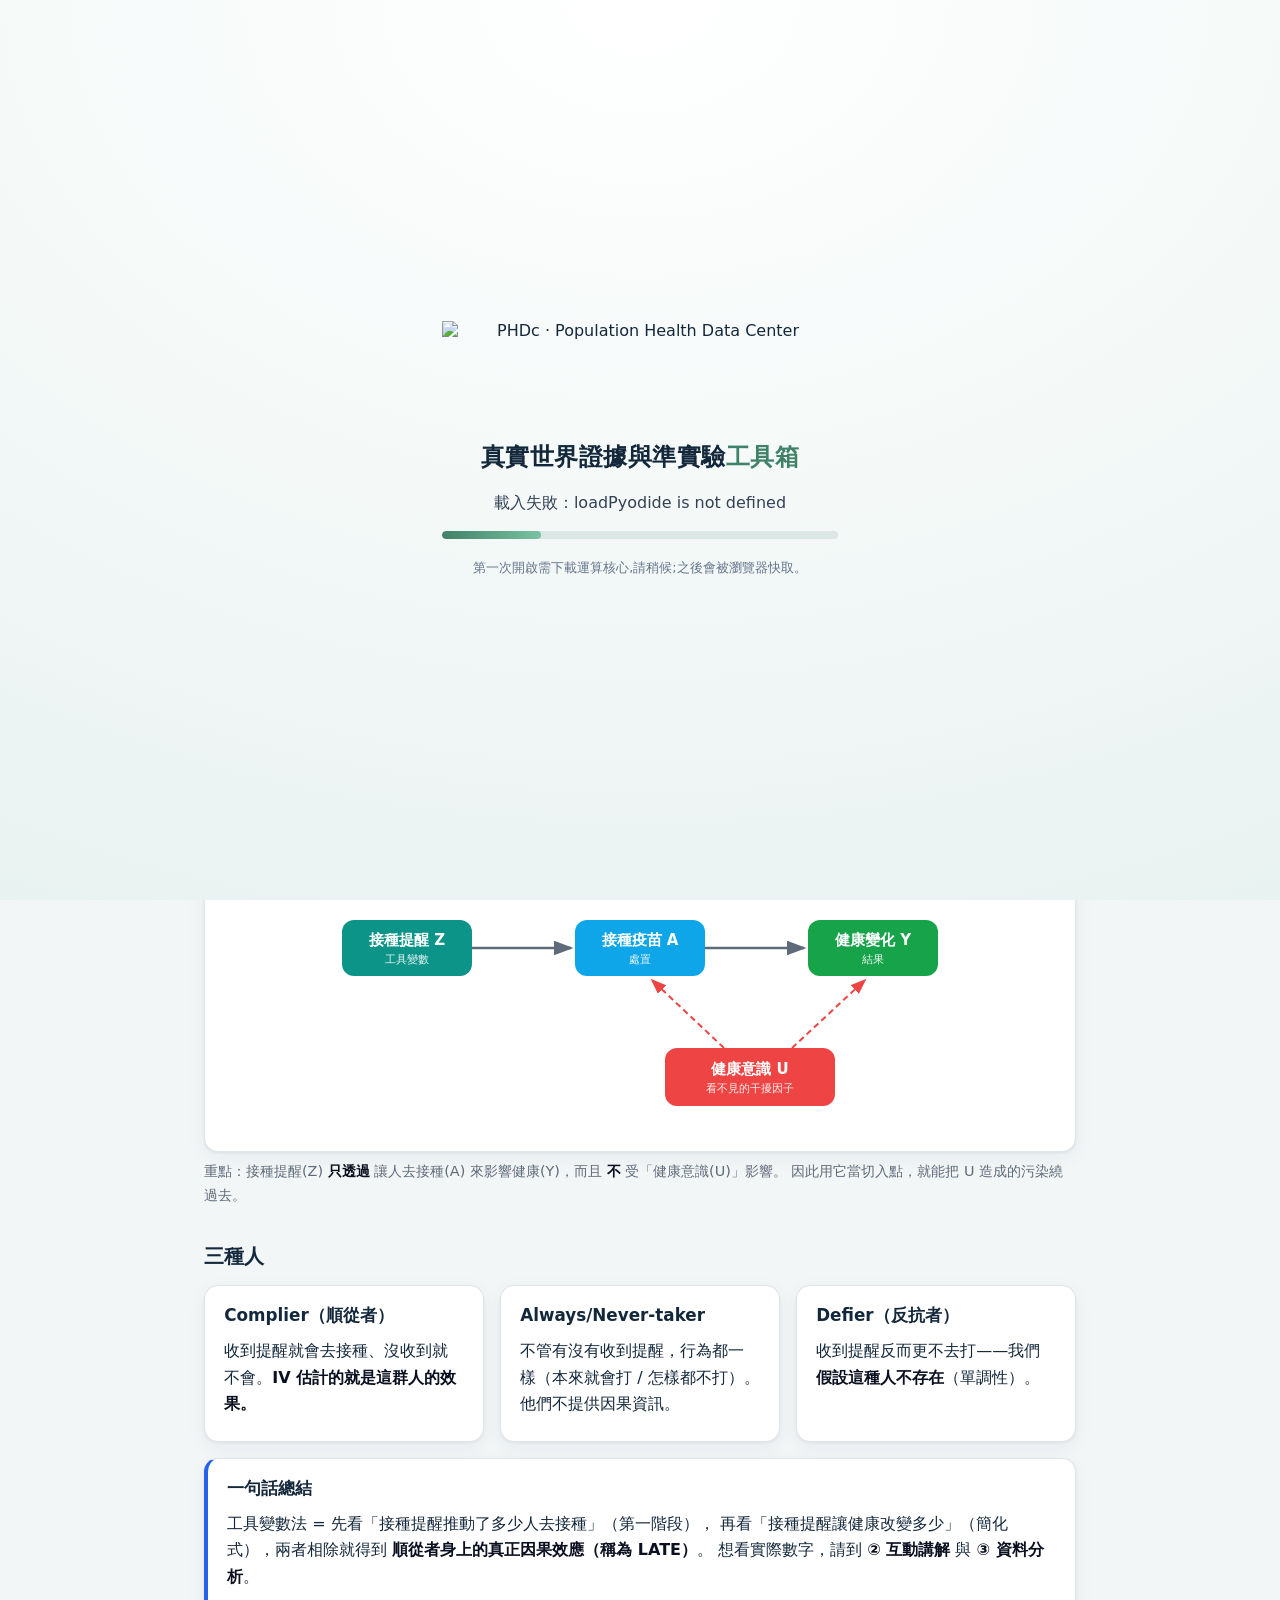
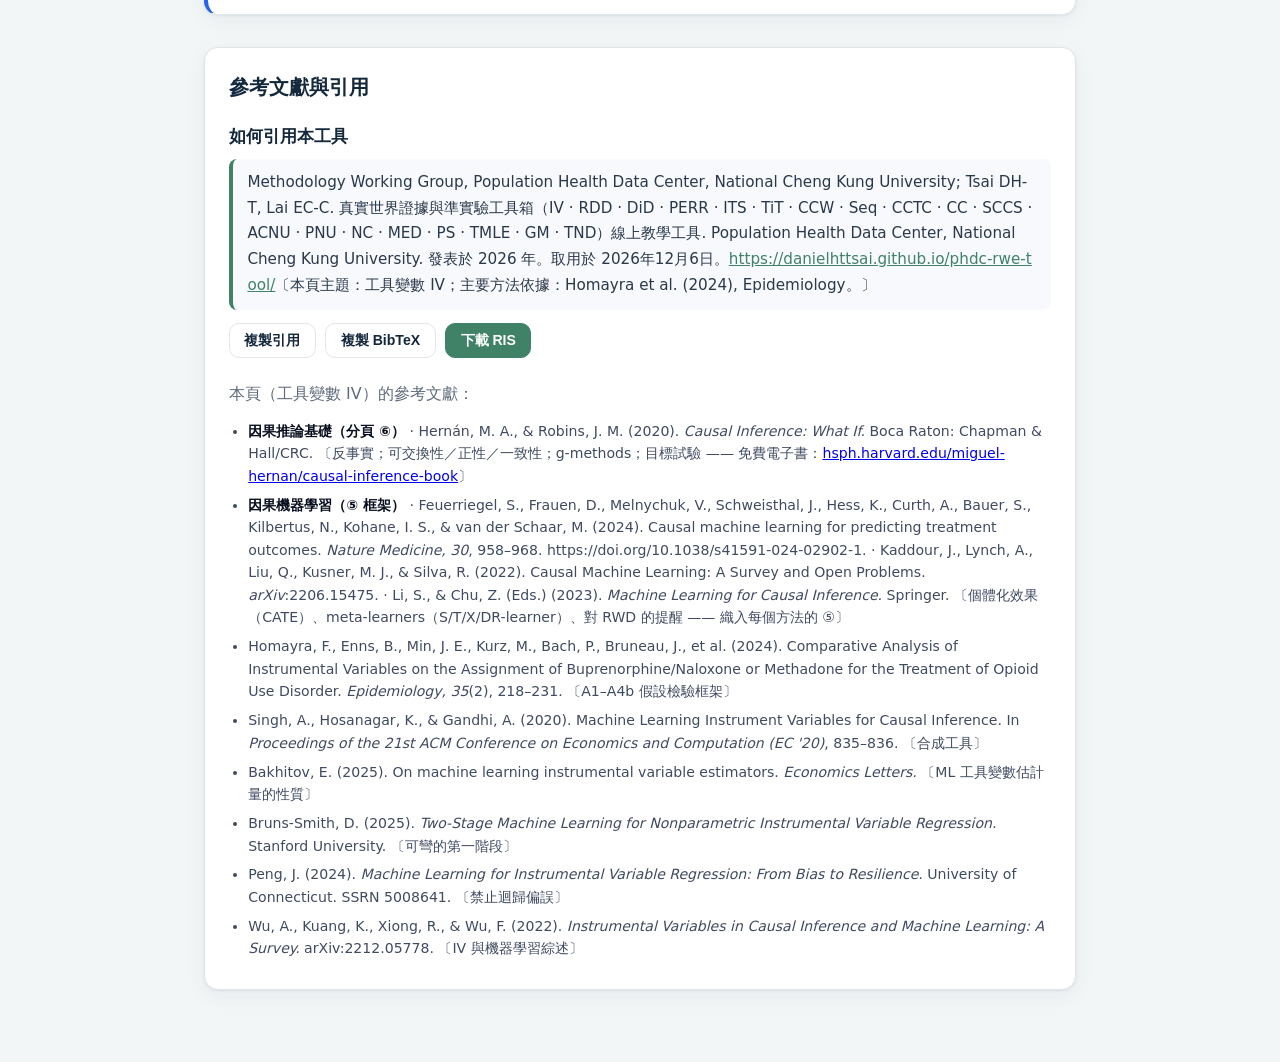
==== commit 67474d03: "Faster startup: dismiss loader after the Pyodide core, load packages in background The loading overl" ====
--- a/docs/index.html
+++ b/docs/index.html
@@ -4,15 +4,15 @@
 <meta charset="utf-8" />
 <meta name="viewport" content="width=device-width, initial-scale=1" />
 <title>真實世界證據與準實驗工具箱 RWE and Quasi-experimental Toolbox</title>
-<link rel="stylesheet" href="styles.css?v=93" />
+<link rel="stylesheet" href="styles.css?v=98" />
 <script src="https://cdn.plot.ly/plotly-2.35.2.min.js" charset="utf-8"></script>
 <script src="https://cdn.jsdelivr.net/pyodide/v0.26.4/full/pyodide.js"></script>
-<script src="pyodide-bridge.js?v=35"></script>
+<script src="pyodide-bridge.js?v=40"></script>
 <!-- 本檔由 build_docs.py 產生,請勿手改;來源為 frontend/index.html -->
 </head>
 <body>
 <header class="topbar">
-  <div class="brand"><img class="brand-logo" src="assets/phdc-logo.png" alt="PHDc · Population Health Data Center" title="Population Health Data Center" /><span data-en="RWE &amp; Quasi-experimental toolbox">真實世界證據與準實驗工具箱</span> <span>IV</span> · <span>RDD</span> · <span>DiD</span> · <span>PERR</span> · <span>ITS</span> · <span>TiT</span> · <span>CCW</span> · <span>Seq</span> · <span>CCTC</span> · <span>CC</span> · <span>SCCS</span> · <span>ACNU</span> · <span>PNU</span> · <span>NC</span> · <span>MED</span> · <span>PS</span> · <span>TMLE</span> · <span>GM</span> · <span>TND</span></div>
+  <div class="brand"><img class="brand-logo" src="assets/phdc-logo.png" alt="PHDc · Population Health Data Center" title="Population Health Data Center" /><span data-en="RWE &amp; Quasi-experimental toolbox">真實世界證據與準實驗工具箱</span></div>
   <nav class="tabs">
     <label class="method-pick"><span data-en="Method">方法</span>
       <select id="methodSelect">
@@ -35,6 +35,8 @@
         <option value="tmle" data-en="TMLE · Doubly-robust / targeted ML">TMLE · 雙重穩健／目標式</option>
         <option value="gm" data-en="GM · G-methods (time-varying confounding)">GM · G-methods（時變混淆）</option>
         <option value="tnd" data-en="TND · Test-negative design">TND · 陰性檢驗設計</option>
+        <option value="pssa" data-en="PSSA · Prescription sequence symmetry">PSSA · 處方順序對稱</option>
+        <option value="tscan" data-en="TreeScan · Tree-based scan statistic">TreeScan · 樹狀掃描統計</option>
       </select>
     </label>
     <div class="subtabs">
@@ -1031,6 +1033,21 @@
         </p>
       </div>
     </details>
+
+    <!-- 前沿閱讀：ML/DML 強化 RDD -->
+    <h2 data-en="Frontier reading: flexible-ML &amp; doubly-robust RDD">前沿閱讀：彈性 ML／雙重穩健的 RDD</h2>
+    <p class="lead" data-en="Two recent lines of work push the &quot;AI-assisted RDD&quot; idea above further. Both keep the same RDD identification (continuity / local randomisation at the cutoff) — they only change how the estimation borrows strength from covariates and ML.">
+      上面「用 AI 強化 RDD」的想法，最近有兩條研究把它推得更遠。兩者都<b>沿用同一套 RDD 識別</b>（斷點處的連續性／局部隨機化）——只是改變了「估計怎麼向共變項與 ML 借力」。
+    </p>
+    <div class="cards">
+      <div class="card"><h3 data-en="① RDFlex — flexible covariate adjustment for precision (Noack, Olma &amp; Rothe 2024)">① RDFlex —— 用彈性共變項調整換精度（Noack, Olma &amp; Rothe 2024）</h3>
+        <p data-en="Standard RDD throws covariates away (or adds them linearly). <b>RDFlex</b> uses <b>double/debiased ML</b> to flexibly residualise the outcome on baseline covariates first, then runs the local-linear RDD on the adjusted outcome. The cutoff jump is <b>unchanged in expectation</b> (covariates are continuous at the cutoff, so they cannot create the jump) but the residual is <b>less noisy</b>, so the confidence interval is <b>tighter</b> — more precision for free, with cross-fitting guarding against over-fitting. It covers <b>sharp and fuzzy</b> RDD and is implemented in the <b>DoubleML</b> package (<code>RDFlex</code>). This is the precision-focused cousin of Remedy 1's bandwidth-robust DML.">標準 RDD 把共變項丟掉（或只線性放入）。<b>RDFlex</b> 用<b>雙重／去偏 ML</b> 先把結果對基線共變項做彈性殘差化，再對「調整後的結果」跑局部線性 RDD。斷點跳幅<b>期望值不變</b>（共變項在斷點處連續、製造不出跳幅），但殘差<b>變小、噪音變低</b>，信賴區間<b>更窄</b>——白賺精度，並用交叉擬合防過度配適。它<b>sharp 與 fuzzy</b> 都適用，已實作於 <b>DoubleML</b> 套件（<code>RDFlex</code>）。它是藥方一「對頻寬穩健 DML」的<b>精度版</b>表親。</p></div>
+      <div class="card"><h3 data-en="② DR-RDD — a doubly-robust RD estimator with faster convergence (Kato 2024)">② DR-RDD —— 雙重穩健、收斂更快的 RD 估計（Kato 2024）</h3>
+        <p data-en="Local-linear RDD is nonparametric, so its rate is slower than √n and inference is delicate. Kato's <b>DR-RDD</b> combines <b>two</b> estimators of the conditional outcome with a debiasing (doubly-robust) correction: it stays consistent if <b>either</b> estimator is right, and — when both are merely decent — achieves <b>√n-consistency</b>, faster than the usual nonparametric rate, which also <b>simplifies the inference</b>. Same RD identification, a better-behaved estimator. (Same doubly-robust spirit as the AIPW score in Remedy 1, here aimed at the convergence rate.)">局部線性 RDD 是無母數的，收斂率比 √n 慢、推論也較棘手。Kato 的 <b>DR-RDD</b> 把<b>兩個</b>條件結果的估計式用去偏（雙重穩健）校正結合：<b>其一</b>對就一致；而當<b>兩個都只是還可以</b>時，能達到 <b>√n 一致性</b>（比一般無母數率快），也讓<b>推論更簡單</b>。同一套 RD 識別、更好駕馭的估計式。（與藥方一 AIPW 分數同樣的雙重穩健精神，這裡瞄準的是收斂率。）</p></div>
+    </div>
+    <p class="caption" data-en="These two are advanced reading, not interactive demos here. The takeaway: AI helps RDD on two axes — <b>robustness to the window</b> (Remedy 1 / DR-RDD) and <b>precision from covariates</b> (RDFlex) — without changing what makes an RDD valid.">
+      這兩者屬進階閱讀，本頁未做成互動示範。重點：AI 在兩個軸上幫 RDD——<b>對視窗穩健</b>（藥方一／DR-RDD）與<b>從共變項換精度</b>（RDFlex）——而不改變「RDD 為何成立」的根本。
+    </p>
   </section>
 
   <!-- ===================== DiD ① 是什麼 ===================== -->
@@ -2936,63 +2953,192 @@
       </div>
     </details>
 
-    <h2 data-en="SCCS extensions — when the standard assumptions break (Farrington, Whitaker &amp; Ghebremichael-Weldeselassie, 2018; sccs-studies.info)">SCCS 延伸 —— 當標準假設不成立時（Farrington、Whitaker &amp; Ghebremichael-Weldeselassie 2018；sccs-studies.info）</h2>
-    <p class="lead" data-en="The standard SCCS rests on four assumptions; the book and the SCCS R package provide extensions for when each is threatened. For each extension: <b>what the data looks like</b>, <b>the analysis</b>, and <b>when you'd use it</b>.">標準 SCCS 建立在四條假設上；專書與 SCCS R 套件為每一條被威脅時提供了延伸。每一種延伸都列出：<b>資料長相</b>、<b>分析怎麼做</b>、以及<b>會用到的情境</b>。</p>
-    <div class="table-wrap">
-      <table class="cmp">
-        <thead><tr>
-          <th data-en="Extension">延伸</th>
-          <th data-en="What the data looks like">資料長相</th>
-          <th data-en="The analysis">分析</th>
-          <th data-en="When you use it">會用到的情境</th>
-        </tr></thead>
-        <tbody>
-          <tr><td data-en="① Event-dependent exposure (short / long-term)">① 事件相依暴露（短／長期）</td>
-            <td data-en="Standard SCCS long format — each person cut into many rows (age × risk window × other factors; each row = one interval with its event count &amp; person-time). Short-term: add a pre-exposure window [−τ,0) column. Long-term: build a counterfactual exposure history (treat later exposure as if it never happened).">標準 SCCS 長格式——每人切成多列（年齡 × 風險窗 × 其他因子；每列＝一個 interval，含事件數與曝險時間）。短期：多加一段暴露前風險窗 [−τ,0) 欄。長期：另建「反事實暴露史」（把後續暴露當作沒發生）。</td>
-            <td data-en="Short-term: conditional-Poisson SCCS with a pre-exposure indicator + LRT that its RR = 1. Long-term: leave the likelihood, solve estimating equations on the counterfactual exposure, iteratively (book §7.1).">短期：條件 Poisson／SCCS 概似內加暴露前指標、LRT 檢定 RI=1。長期：離開概似，用反事實暴露的估計方程式迭代求解（書 §7.1）。</td>
-            <td data-en="The event precludes / delays / precipitates later exposure: rotavirus vaccine &amp; intussusception; seizure &amp; vaccine; injury &amp; opioids.">事件會排除／延後／促成日後暴露：輪狀病毒疫苗 vs 腸套疊；抽搐 vs 疫苗；外傷 vs 鴉片。</td></tr>
-          <tr><td data-en="② Event-dependent observation / SCRI">② 事件相依觀察期／SCRI</td>
-            <td data-en="Same long format, but each person's observation is cut short by the event (death); you also record the interval from event to end of observation. SCRI: keep only a short window around exposure (a few rows per person).">同長格式，但每人觀察期被事件（死亡）截短；另記「事件→觀察結束」的間隔。SCRI：只取暴露附近短窗（每人少數列）。</td>
-            <td data-en="Add a weight/term to the likelihood, estimated from the event-to-end interval, fit iteratively (Farrington et al. 2011); or run a plain conditional Poisson inside the SCRI short window.">概似加權重／項，由「事件→結束」間隔估計、迭代擬合（Farrington 等 2011）；或在 SCRI 短窗內跑條件 Poisson。</td>
-            <td data-en="The event raises mortality and shortens follow-up: antipsychotics &amp; stroke; outcome = death (bupropion &amp; sudden death).">事件升高死亡率、截短追蹤：抗精神病藥與中風；結果為死亡（bupropion 與猝死）。</td></tr>
-          <tr><td data-en="③ Age / seasonality — splines / non-parametric">③ 年齡／季節（樣條／非參數）</td>
-            <td data-en="Standard long format, but age/season is cut more finely, or replaced by spline basis columns instead of a few cut-points.">標準長格式，但 age／season 切更細，或以樣條基底欄取代少數切點。</td>
-            <td data-en="Conditional Poisson with a spline / non-parametric age (season) term that smooths the time-varying baseline rate.">條件 Poisson＋樣條／非參數的年齡（季節）項，平滑時變基準率。</td>
-            <td data-en="The baseline rate has a sharp shape: infant convulsions; seasonal infections.">基準率有尖峰：嬰兒抽搐；季節性感染。</td></tr>
-          <tr><td data-en="④ Dose / quantitative &amp; environmental exposure">④ 劑量／連續與環境暴露</td>
-            <td data-en="The exposure column is a dose / intensity value (not 0/1); for environmental exposure each interval carries a shared environmental level (air pollution, temperature).">暴露欄是劑量／強度數值（非 0/1）；環境暴露則每個 interval 帶一個共享的環境水準（空污、氣溫）。</td>
-            <td data-en="Conditional Poisson with a continuous exposure term (log-linear dose-response); environmental exposures use the matching likelihood.">條件 Poisson＋連續暴露項（log-linear 劑量反應）；環境暴露用對應概似。</td>
-            <td data-en="Dose-response (blood pressure &amp; headache); environment (air pollution &amp; asthma, temperature &amp; RSV).">劑量反應（血壓與頭痛）；環境（空污與氣喘、氣溫與 RSV）。</td></tr>
-          <tr><td data-en="⑤ Multiple doses / exposure types / multi-type events">⑤ 多劑量／多暴露型／多型事件</td>
-            <td data-en="Each person has several exposure starts (repeat / intermittent) → more risk-window rows; multi-type events carry a subtype label and may share windows.">每人多個暴露起點（重複／間歇）→更多風險窗列；多型事件＝事件帶亞型標籤、可能共用窗。</td>
-            <td data-en="Conditional Poisson with several exposure indicators; multi-type events use stratification or a multinomial likelihood.">條件 Poisson 放多個暴露指標；多型事件用分層或多項概似。</td>
-            <td data-en="NSAIDs &amp; GI bleeds (intermittent); DTP doses &amp; convulsions; febrile vs non-febrile convulsions.">NSAID 與消化道出血（間歇）；DTP 多劑與抽搐；熱性 vs 非熱性抽搐。</td></tr>
-          <tr><td data-en="⑥ Active-comparator SCCS">⑥ 主動對照 SCCS</td>
-            <td data-en="Same long format, but it also carries a second exposure column for the comparator drug (two sets of risk windows, mutually exclusive or nested).">同長格式，但同時納入「藥」與「對照藥」兩組暴露欄（兩種風險窗，互斥或 nested）。</td>
-            <td data-en="Conditional Poisson with both exposures → active-comparator RR = exp(β_drug − β_comparator) (simple ratio or nested model; Hallas 2021, Schultze 2025).">條件 Poisson 同放兩暴露 → 主動對照 RR ＝ exp(β藥 − β對照)（simple-ratio 或 nested；Hallas 2021、Schultze 2025）。</td>
-            <td data-en="Drug-vs-drug safety with time-varying confounding by indication: glitazone vs sulphonylurea &amp; fracture.">時變適應症混淆的藥對藥：glitazone vs sulphonylurea 與骨折。</td></tr>
-          <tr><td data-en="⑦ Design, power &amp; identifiability">⑦ 設計、檢定力與可辨識性</td>
-            <td data-en="Planning stage — choosing risk windows, age groups and the observation period decides how many rows each person is cut into.">規劃階段——決定風險窗、年齡組與觀察期切法（決定每人被切成幾列）。</td>
-            <td data-en="Sample size / power (formula or simulation), efficiency &amp; identifiability checks; SCRI as a pragmatic design.">樣本數／檢定力（公式或模擬）、效率與可辨識性評估；SCRI 作為務實設計。</td>
-            <td data-en="Planning any SCCS study before you analyse.">分析前規劃任何 SCCS 研究。</td></tr>
-        </tbody>
-      </table>
-    </div>
-
-    <h2 data-en="Practical judgement &amp; worked examples (from Ian Douglas's SCCS course, LSHTM — Aarhus 2023)">實務判斷與應用範例（取自 Ian Douglas 的 SCCS 課程，LSHTM —— Aarhus 2023）</h2>
-    <p class="lead" data-en="A respected teaching deck distils the design into decisions and real studies. Below is an original plain-language summary of its key practical points, citing the original papers (not the slides).">一份廣受好評的教學講義，把這個設計濃縮成「判斷」與「真實研究」。以下是其關鍵實務要點的原創白話整理，並引用原始論文（非投影片）。</p>
-    <div class="cards">
-      <div class="card"><h3 data-en="A. The first question: is assumption-2 violation permanent or temporary?">A. 第一個問題：違反假設2是「永久」還是「暫時」？</h3>
-        <p data-en="The assumption that <b>events don't influence future exposure</b> fails in two ways. <b>Permanent</b> (the event stops the drug for good — e.g. an MI changes statin use): there is <b>no fix — don't use SCCS</b>. <b>Temporary</b> (the event briefly delays/brings forward exposure — e.g. a seizure delays the next vaccine): add a <b>pre-exposure period</b> and remove that biased time from baseline. Deciding which regime you are in is the practical first step.">「<b>事件不影響日後暴露</b>」這條假設會以兩種方式失效。<b>永久</b>（事件讓藥永遠停掉——如心肌梗塞改變 statin 使用）：<b>沒有救、別用 SCCS</b>。<b>暫時</b>（事件只是短暫延後／提前暴露——如抽搐延後下一劑疫苗）：加一段<b>暴露前期間</b>、把那段被偏的時間移出基線。先判斷自己屬於哪一種，是務實的第一步。</p></div>
-      <div class="card"><h3 data-en="B. Case-control can over-estimate: antidepressants &amp; hip fracture">B. 病例對照可能高估：抗憂鬱藥與髖部骨折</h3>
-        <p data-en="Earlier case-control work found SSRIs riskier than older TCAs for hip fracture — but a within-person SCCS showed the risk is concentrated in the <b>first ~6 weeks</b> and is <b>similar for TCAs and SSRIs</b>. The extra SSRI risk was <b>between-person confounding</b> (frailer patients were prescribed SSRIs), which the self-controlled design removes (Hubbard et al., AJE 2003).">早期病例對照認為 SSRI 比舊的 TCA 更易致髖部骨折——但人內 SCCS 顯示風險集中在<b>前約 6 週</b>，且 <b>TCA 與 SSRI 相近</b>。多出來的 SSRI 風險其實是<b>人與人之間的混淆</b>（較體弱者被開 SSRI），自我對照設計把它移除了（Hubbard 等, AJE 2003）。</p></div>
-      <div class="card"><h3 data-en="C. Design the observation period: pre-exposure, censoring, post-death">C. 設計觀察期：暴露前、設限、死後</h3>
-        <p data-en="Real studies turn on the window design. <b>Pre-exposure elevated too</b> → confounding by indication (orlistat &amp; liver injury: risk also raised <i>before</i> initiation, so initiation isn't what changes incidence — Douglas et al.). <b>Event-dependent censoring</b> can flip results (antipsychotics &amp; stroke: IRR 1.73 overall, but a censoring 'fix' moved a subgroup from 1.31 to 1.05). <b>Post-death SCCS</b> is even possible for a short, predictable, unique exposure when the outcome is death (bupropion &amp; sudden death — observation begins at exposure; Hubbard et al. 2005).">真實研究成敗在窗的設計。<b>暴露前也升高</b>→適應症混淆（orlistat 與肝損傷：起始<i>之前</i>風險也升高，所以不是起始改變了發生率——Douglas 等）。<b>事件相依設限</b>可能翻盤（抗精神病藥與中風：整體 IRR 1.73，但設限校正讓某亞群從 1.31 變 1.05）。<b>死後 SCCS</b> 甚至可行於短、可預測、唯一的暴露且結果為死亡時（bupropion 與猝死——觀察從暴露開始；Hubbard 等 2005）。</p></div>
-      <div class="card"><h3 data-en="D. Beyond drugs: attendance &amp; COVID-19 (Events Research Programme)">D. 不只藥物：活動出席與 COVID-19（Events Research Programme）</h3>
-        <p data-en="SCCS isn't only for drugs. To ask whether attending an event raised COVID-19 risk, the analysis adjusts for changing background prevalence and — neatly — <b>divides the rate ratio for positive tests by the rate ratio for negative tests</b> over the same window, netting out trends in testing (a negative-control-style correction). Festivals showed ~70% higher risk; seated indoor/outdoor little. A reminder to <b>think hard about the observation period and what varies along it</b>.">SCCS 不只用於藥物。要問「出席活動是否提高 COVID-19 風險」，分析會校正變動的背景盛行率，並巧妙地<b>把陽性檢驗的率比除以同窗陰性檢驗的率比</b>，扣掉檢驗趨勢（陰性對照式的校正）。音樂節風險約高 70%；室內外坐席則不明顯。提醒我們要<b>認真想觀察期、以及沿著它變動的東西</b>。</p></div>
-      <div class="card"><h3 data-en="E. Incident vs prevalent exposure/outcome: prevalent users attenuate SCCS too (Jung et al. 2025)">E. 入組為「初次 vs 既有」：盛行使用者也會把 SCCS 拉淡（Jung 等 2025）</h3>
-        <p data-en="SCCS removes time-fixed confounding, but it does <b>not</b> immunise you against <b>prevalent-user bias</b>. Jung et al. (PDS 2025) re-ran two Korean NHIS studies under four definitions — incident vs prevalent <b>exposure</b> × incident vs prevalent <b>outcome</b> (set by a washout window). Varying the <b>exposure</b> definition mattered most: with <b>prevalent</b> users the IRR was <b>attenuated toward the null</b> — fluoroquinolone &amp; retinal detachment fell from <b>1.83 (incident) to 1.70 (prevalent)</b>; the null ranibizumab &amp; cardiovascular example drifted 0.91→1.02. The mechanism is <b>depletion of susceptibles</b> (people prone to the event have already had it and dropped out). Varying the <b>outcome</b> definition barely moved things here (severe, low-recurrence outcomes), though survivor bias can bite elsewhere. <b>Practical rule: prefer an incident (new-user) exposure definition with a long enough washout</b>, and report how sensitive the IRR is to it.">SCCS 消掉時間不變的混淆，但它<b>並不</b>能讓你免疫於<b>盛行使用者偏誤</b>。Jung 等（PDS 2025）用韓國 NHIS 重跑兩個研究，套上四種定義——初次 vs 既有<b>暴露</b> × 初次 vs 既有<b>結果</b>（用洗滌窗界定）。結果<b>暴露</b>定義影響最大：用<b>既有（盛行）</b>使用者時 IRR <b>被往虛無拉淡</b>——氟喹諾酮與視網膜剝離從 <b>1.83（初次）降到 1.70（既有）</b>；本應為虛無的 ranibizumab 與心血管則 0.91→1.02。機制是<b>易感者耗竭</b>（容易出事的人早已出事、退出了）。這裡<b>結果</b>定義幾乎沒影響（結果嚴重、低復發），但別處仍可能有存活者偏誤。<b>實務原則：盡量用初次（新使用者）暴露定義、配夠長的洗滌期</b>，並報告 IRR 對它有多敏感。</p></div>
-    </div>
+    <h2 data-en="SCCS extensions &amp; practical judgement — when the standard assumptions break">SCCS 延伸與實務判斷 —— 當標準假設不成立時</h2>
+    <p class="lead" data-en="The standard SCCS rests on four assumptions; the book and the SCCS R package add an extension for when each is threatened. Each card below fuses the extension with a real worked example, and shows <b>what the data looks like</b> and the <b>SAS code</b> that fits it. The within-person design's core win — it removes <b>all</b> time-fixed, between-person confounding (e.g. antidepressants &amp; hip fracture: the extra SSRI risk over TCAs was frailer patients, not the drug; Hubbard et al. 2003) — is what every extension protects. (Farrington, Whitaker &amp; Ghebremichael-Weldeselassie 2018; sccs-studies.info; worked examples after Douglas 2023, citing the original papers.)">標準 SCCS 建立在四條假設上；專書與 SCCS R 套件為每一條被威脅時提供一個延伸。以下每張卡把延伸與一個真實範例結合，並展示<b>資料長相</b>與配適它的 <b>SAS code</b>。個人內設計的核心優勢——它消掉<b>所有</b>時間不變、人與人之間的混淆（如抗憂鬱藥與髖部骨折：SSRI 比 TCA 多出的風險其實是體弱病人、不是藥；Hubbard 等 2003）——正是每個延伸要守住的東西。（Farrington、Whitaker &amp; Ghebremichael-Weldeselassie 2018；sccs-studies.info；範例改寫自 Douglas 2023，引用原始論文。）</p>
+
+    <details class="ext-card"><summary data-en="① Event-dependent exposure (short / long-term) <span class='ext-tag'>— is the violation temporary or permanent?</span>">① 事件相依暴露（短期／長期）<span class="ext-tag">—— 違反是「暫時」還是「永久」？</span></summary>
+      <div class="ext-body">
+        <h5 data-en="When &amp; the judgement">何時用／判斷</h5>
+        <p data-en="The event itself changes later exposure. <b>Permanent</b> (an MI stops statins for good): <b>no fix — don't use SCCS</b>. <b>Temporary</b> (a seizure briefly delays the next vaccine; rotavirus vaccine &amp; intussusception): add a <b>pre-exposure window [−τ,0)</b> so the biased time is taken out of baseline; if its RR ≠ 1, exposure is event-dependent. Long-term dependence needs a counterfactual exposure history solved by estimating equations (book §7.1).">事件本身改變了日後暴露。<b>永久</b>（心肌梗塞讓 statin 永遠停掉）：<b>沒救、別用 SCCS</b>。<b>暫時</b>（抽搐短暫延後下一劑疫苗；輪狀病毒疫苗 vs 腸套疊）：加一段<b>暴露前風險窗 [−τ,0)</b>，把被偏的時間移出基線；若它的 RR ≠ 1，就代表暴露是事件相依的。長期相依要用反事實暴露史＋估計方程式求解（書 §7.1）。</p>
+        <h5 data-en="What the data looks like">資料長相</h5>
+        <table class="mini">
+          <caption data-en="Long format — one person cut into intervals; a pre-exposure interval is added before the risk window.">長格式——一個人切成多段；危險窗之前多加一段「暴露前」。</caption>
+          <thead><tr><th>pid</th><th data-en="interval">區段</th><th>expgr</th><th data-en="nevents">事件數</th><th>loginterval</th></tr></thead>
+          <tbody>
+            <tr><td>7</td><td class="lo" data-en="pre-exposure [−14,0)">暴露前 [−14,0)</td><td class="lo">pre</td><td class="lo">0</td><td class="lo">log 14</td></tr>
+            <tr><td>7</td><td data-en="risk [1,28]">危險窗 [1,28]</td><td>risk</td><td>1</td><td>log 28</td></tr>
+            <tr><td>7</td><td class="lo" data-en="baseline">基線</td><td class="lo">base</td><td class="lo">0</td><td class="lo">log 300</td></tr>
+          </tbody>
+        </table>
+        <h5 data-en="SAS code">SAS code</h5>
+        <pre class="sas"><code>proc genmod data=sccs;  class pid expgr;
+   model nevents = expgr / dist=poisson link=log offset=loginterval;
+   repeated subject=pid;            <span class="cm">/* condition on the person */</span>
+   <span class="cm">/* expgr levels = base / pre / risk; test exp(pre)=1: an LRT vs a model</span>
+<span class="cm">      without 'pre' checks short-term event-dependence (Farrington book §5.4). */</span>
+run;
+<span class="cm">/* Long-term dependence: R SCCS::eventdepenexp() — counterfactual exposure + EE. */</span></code></pre>
+      </div>
+    </details>
+
+    <details class="ext-card"><summary data-en="② Event-dependent observation / SCRI <span class='ext-tag'>— censoring, death &amp; changing background</span>">② 事件相依觀察期／SCRI <span class="ext-tag">—— 設限、死亡與變動的背景</span></summary>
+      <div class="ext-body">
+        <h5 data-en="When &amp; the judgement">何時用／判斷</h5>
+        <p data-en="The event shortens follow-up (it raises mortality, or the outcome <i>is</i> death). Standard SCCS is biased; weight the likelihood by the event-to-end interval, fit iteratively (Farrington et al. 2011), or restrict to a short Self-Controlled Risk Interval (SCRI). A censoring 'fix' can flip results (antipsychotics &amp; stroke moved a subgroup 1.31→1.05). For changing background prevalence you can divide the positive-test RR by the negative-test RR over the same window (a negative-control-style correction — attendance &amp; COVID-19).">事件截短了追蹤（升高死亡率，或結果<i>就是</i>死亡）。標準 SCCS 會偏；用「事件→結束」間隔對概似加權、迭代擬合（Farrington 等 2011），或限制在短的自我對照風險區間（SCRI）。設限校正可能翻盤（抗精神病藥與中風讓某亞群 1.31→1.05）。背景盛行率在變時，可把陽性檢驗的 RR 除以同窗陰性檢驗的 RR（陰性對照式校正——活動出席與 COVID-19）。</p>
+        <h5 data-en="What the data looks like">資料長相</h5>
+        <table class="mini">
+          <caption data-en="Same long format, plus the interval from the event to the end of observation (here, death censors follow-up).">同長格式，另記「事件→觀察結束」的間隔（這裡死亡截短了追蹤）。</caption>
+          <thead><tr><th>pid</th><th>expgr</th><th data-en="nevents">事件數</th><th>loginterval</th><th data-en="evt→end">事件→結束</th></tr></thead>
+          <tbody>
+            <tr><td>12</td><td class="lo">risk</td><td class="lo">1</td><td class="lo">log 28</td><td class="lo">9</td></tr>
+            <tr><td>12</td><td>base</td><td>0</td><td>log 110</td><td>9</td></tr>
+          </tbody>
+        </table>
+        <h5 data-en="SAS code">SAS code</h5>
+        <pre class="sas"><code><span class="cm">/* SCRI: keep only a short window around exposure, then a plain SCCS. */</span>
+proc genmod data=scri;  class pid expgr;
+   model nevents = expgr / dist=poisson link=log offset=loginterval;
+   repeated subject=pid;
+run;
+<span class="cm">/* Event-dependent observation (incl. death): R SCCS::eventdepenobs() weights</span>
+<span class="cm">   the likelihood by the event→end interval and fits it iteratively. */</span></code></pre>
+      </div>
+    </details>
+
+    <details class="ext-card"><summary data-en="③ Age / seasonality — splines / non-parametric baseline">③ 年齡／季節（樣條／非參數基準）</summary>
+      <div class="ext-body">
+        <h5 data-en="When &amp; the judgement">何時用／判斷</h5>
+        <p data-en="The baseline rate has a sharp shape (infant convulsions peak at an age; seasonal infections). A few age cut-points are too coarse: cut age/season finely or replace the cut-points with spline basis columns so the time-varying baseline is smooth.">基準率有尖峰（嬰兒抽搐在某年齡達峰；季節性感染）。少數年齡切點太粗：把 age／season 切更細，或用樣條基底欄取代切點，讓時變基準平滑。</p>
+        <h5 data-en="What the data looks like">資料長相</h5>
+        <table class="mini">
+          <caption data-en="Finer age bands (or spline basis columns s1,s2,…) replace a few coarse cut-points.">更細的年齡帶（或樣條基底欄 s1,s2,…）取代少數粗切點。</caption>
+          <thead><tr><th>pid</th><th>expgr</th><th>agegr</th><th data-en="nevents">事件數</th><th>loginterval</th></tr></thead>
+          <tbody>
+            <tr><td>3</td><td class="lo">base</td><td class="lo">a4</td><td class="lo">0</td><td class="lo">log 30</td></tr>
+            <tr><td>3</td><td>risk</td><td>a5</td><td>1</td><td>log 14</td></tr>
+            <tr><td>3</td><td class="lo">base</td><td class="lo">a6</td><td class="lo">0</td><td class="lo">log 30</td></tr>
+          </tbody>
+        </table>
+        <h5 data-en="SAS code">SAS code</h5>
+        <pre class="sas"><code><span class="cm">/* fine age bands as a class factor (or spline columns s1-s4 as effects). */</span>
+proc genmod data=sccs;  class pid expgr agegr;
+   model nevents = expgr agegr / dist=poisson link=log offset=loginterval;
+   repeated subject=pid;          <span class="cm">/* agegr soaks up the seasonal/age baseline */</span>
+run;</code></pre>
+      </div>
+    </details>
+
+    <details class="ext-card"><summary data-en="④ Dose / quantitative &amp; environmental exposure">④ 劑量／連續與環境暴露</summary>
+      <div class="ext-body">
+        <h5 data-en="When &amp; the judgement">何時用／判斷</h5>
+        <p data-en="The exposure is a dose / intensity, not on/off (dose-response: blood pressure &amp; headache), or a shared environmental level per interval (air pollution &amp; asthma; temperature &amp; RSV). Use a continuous exposure term (log-linear dose-response) instead of a 0/1 indicator.">暴露是劑量／強度、不是有無（劑量反應：血壓與頭痛），或每段一個共享的環境水準（空污與氣喘；氣溫與 RSV）。用連續暴露項（log-linear 劑量反應）取代 0/1 指標。</p>
+        <h5 data-en="What the data looks like">資料長相</h5>
+        <table class="mini">
+          <caption data-en="The exposure column carries a dose / level value, not just 0/1.">暴露欄帶劑量／水準數值，不只是 0/1。</caption>
+          <thead><tr><th>pid</th><th data-en="dose/level">劑量／水準</th><th data-en="nevents">事件數</th><th>loginterval</th></tr></thead>
+          <tbody>
+            <tr><td>5</td><td class="lo">0</td><td class="lo">0</td><td class="lo">log 60</td></tr>
+            <tr><td>5</td><td>10</td><td>0</td><td>log 30</td></tr>
+            <tr><td>5</td><td class="lo">40</td><td class="lo">1</td><td class="lo">log 30</td></tr>
+          </tbody>
+        </table>
+        <h5 data-en="SAS code">SAS code</h5>
+        <pre class="sas"><code>proc genmod data=sccs;  class pid;
+   model nevents = dose / dist=poisson link=log offset=loginterval;
+   repeated subject=pid;          <span class="cm">/* exp(dose) = RR per unit dose (log-linear) */</span>
+run;</code></pre>
+      </div>
+    </details>
+
+    <details class="ext-card"><summary data-en="⑤ Multiple doses / exposure types / multi-type events">⑤ 多劑量／多暴露型／多型事件</summary>
+      <div class="ext-body">
+        <h5 data-en="When &amp; the judgement">何時用／判斷</h5>
+        <p data-en="Several exposure starts per person (repeat / intermittent — NSAIDs &amp; GI bleeds; DTP doses &amp; convulsions), or events of more than one subtype (febrile vs non-febrile convulsions). Give each exposure its own indicator/window; for multi-type events, stratify or use a multinomial likelihood.">每人多個暴露起點（重複／間歇——NSAID 與消化道出血；DTP 多劑與抽搐），或事件不只一種亞型（熱性 vs 非熱性抽搐）。每個暴露各給一個指標／窗；多型事件則分層或用多項概似。</p>
+        <h5 data-en="What the data looks like">資料長相</h5>
+        <table class="mini">
+          <caption data-en="Repeat exposures → several risk-window rows (risk1, risk2, …) per person.">重複暴露→每人多個風險窗列（risk1、risk2、…）。</caption>
+          <thead><tr><th>pid</th><th>expgr</th><th data-en="evt type">事件型</th><th data-en="nevents">事件數</th><th>loginterval</th></tr></thead>
+          <tbody>
+            <tr><td>9</td><td class="lo">risk1</td><td class="lo" data-en="febrile">熱性</td><td class="lo">1</td><td class="lo">log 14</td></tr>
+            <tr><td>9</td><td>base</td><td data-en="febrile">熱性</td><td>0</td><td>log 90</td></tr>
+            <tr><td>9</td><td class="lo">risk2</td><td class="lo" data-en="febrile">熱性</td><td class="lo">0</td><td class="lo">log 14</td></tr>
+          </tbody>
+        </table>
+        <h5 data-en="SAS code">SAS code</h5>
+        <pre class="sas"><code>proc genmod data=sccs;  class pid expgr;
+   model nevents = expgr / dist=poisson link=log offset=loginterval;
+   repeated subject=pid;          <span class="cm">/* expgr = base/risk1/risk2/... one RR per window */</span>
+   <span class="cm">/* multi-type events: add 'where evttype=...' strata, or a multinomial model. */</span>
+run;</code></pre>
+      </div>
+    </details>
+
+    <details class="ext-card"><summary data-en="⑥ Active-comparator SCCS <span class='ext-tag'>— time-varying confounding by indication</span>">⑥ 主動對照 SCCS <span class="ext-tag">—— 時變適應症混淆</span></summary>
+      <div class="ext-body">
+        <h5 data-en="When &amp; the judgement">何時用／判斷</h5>
+        <p data-en="Standard SCCS removes time-<i>fixed</i> confounding but not time-<i>varying</i> confounding by indication (the disease that prompts the drug also varies the outcome rate). Carry a second exposure column for a comparator drug used for the same indication; the active-comparator RR = exp(β_drug − β_comparator) differences it out (glitazone vs sulphonylurea &amp; fracture; Hallas 2021, Schultze 2025).">標準 SCCS 消掉時間<i>不變</i>的混淆，但消不掉時<i>變</i>的適應症混淆（促使開藥的疾病也讓結果率變動）。納入一個同適應症對照藥的第二暴露欄；主動對照 RR ＝ exp(β藥 − β對照) 把它差掉（glitazone vs sulphonylurea 與骨折；Hallas 2021、Schultze 2025）。</p>
+        <h5 data-en="What the data looks like">資料長相</h5>
+        <table class="mini">
+          <caption data-en="Two exposure columns — the drug and an active comparator (mutually exclusive or nested windows).">兩個暴露欄——藥與主動對照藥（互斥或 nested 風險窗）。</caption>
+          <thead><tr><th>pid</th><th>drug</th><th>comp</th><th data-en="nevents">事件數</th><th>loginterval</th></tr></thead>
+          <tbody>
+            <tr><td>21</td><td class="lo">1</td><td class="lo">0</td><td class="lo">1</td><td class="lo">log 28</td></tr>
+            <tr><td>21</td><td>0</td><td>1</td><td>0</td><td>log 28</td></tr>
+            <tr><td>21</td><td class="lo">0</td><td class="lo">0</td><td class="lo">0</td><td class="lo">log 250</td></tr>
+          </tbody>
+        </table>
+        <h5 data-en="SAS code">SAS code</h5>
+        <pre class="sas"><code>proc genmod data=sccs;  class pid;
+   model nevents = drug comp / dist=poisson link=log offset=loginterval;
+   repeated subject=pid;
+   estimate 'active-comparator RR' drug 1 comp -1;   <span class="cm">/* exp(b_drug - b_comp) */</span>
+run;</code></pre>
+      </div>
+    </details>
+
+    <details class="ext-card"><summary data-en="⑦ Incident vs prevalent exposure <span class='ext-tag'>— prevalent users attenuate SCCS too (Jung 2025)</span>">⑦ 初次 vs 既有暴露 <span class="ext-tag">—— 盛行使用者也會把 SCCS 拉淡（Jung 2025）</span></summary>
+      <div class="ext-body">
+        <h5 data-en="When &amp; the judgement">何時用／判斷</h5>
+        <p data-en="SCCS removes time-fixed confounding but is <b>not</b> immune to <b>prevalent-user bias</b>. Jung et al. (PDS 2025) showed that defining exposure as <b>prevalent</b> (rather than incident/new use) attenuates the IRR toward the null — fluoroquinolone &amp; retinal detachment fell from <b>1.83 → 1.70</b> — via depletion of susceptibles. Practical rule: prefer an <b>incident</b> exposure with a long enough washout, and report sensitivity.">SCCS 消掉時間不變的混淆，但<b>不</b>能免疫於<b>盛行使用者偏誤</b>。Jung 等（PDS 2025）顯示把暴露定義成<b>既有（盛行）</b>（而非初次／新使用）會把 IRR 往虛無拉淡——氟喹諾酮與視網膜剝離從 <b>1.83 → 1.70</b>——機制是易感者耗竭。實務原則：盡量用<b>初次</b>暴露＋夠長的洗滌期，並報告敏感度。</p>
+        <h5 data-en="What the data looks like">資料長相</h5>
+        <table class="mini">
+          <caption data-en="Add a first-ever-use flag from a washout; keep incident (incident=1) exposures before splitting.">由洗滌窗加一個「首次使用」旗標；切段前只留初次（incident=1）暴露。</caption>
+          <thead><tr><th>pid</th><th data-en="first fill">首次處方</th><th data-en="washout clean?">洗滌乾淨？</th><th>incident</th></tr></thead>
+          <tbody>
+            <tr><td>31</td><td class="lo">2019-03</td><td class="lo" data-en="yes">是</td><td class="lo">1</td></tr>
+            <tr><td>32</td><td>2019-05</td><td data-en="no (prior use)">否（先前用過）</td><td>0</td></tr>
+          </tbody>
+        </table>
+        <h5 data-en="SAS code">SAS code</h5>
+        <pre class="sas"><code><span class="cm">/* keep INCIDENT exposure: first-ever fill with a clean washout, THEN run SCCS. */</span>
+proc sql;
+   create table incident as select * from rx
+   where first_fill = min_fill and prior_use_in_washout = 0;   <span class="cm">/* new user */</span>
+quit;
+<span class="cm">/* then split incident exposures into intervals and fit the SCCS as above; */</span>
+<span class="cm">/* report the IRR under incident vs prevalent definitions as a sensitivity check. */</span></code></pre>
+      </div>
+    </details>
+
+    <details class="ext-card"><summary data-en="⑧ Design, power &amp; identifiability (before you analyse)">⑧ 設計、檢定力與可辨識性（分析之前）</summary>
+      <div class="ext-body">
+        <h5 data-en="When &amp; the judgement">何時用／判斷</h5>
+        <p data-en="At the planning stage the choice of risk windows, age groups and observation period decides how many intervals each person is cut into — and thus the power and whether effects are even identifiable. Estimate sample size / power (formula or simulation), check efficiency, and consider an SCRI as a pragmatic design.">規劃階段，風險窗、年齡組與觀察期的選擇決定每人被切成幾段——也決定檢定力、以及效果是否可辨識。用公式或模擬估樣本數／檢定力，檢查效率，並考慮用 SCRI 作為務實設計。</p>
+        <h5 data-en="What the data looks like">資料長相</h5>
+        <table class="mini">
+          <caption data-en="Planning inputs — not data yet: candidate risk window, expected RR, event count, observation length.">規劃輸入（還沒有資料）——候選風險窗、預期 RR、事件數、觀察長度。</caption>
+          <thead><tr><th data-en="risk window">風險窗</th><th data-en="target RR">目標 RR</th><th data-en="#events">事件數</th><th data-en="obs (days)">觀察(天)</th></tr></thead>
+          <tbody>
+            <tr><td class="lo" data-en="1–28 d">1–28 天</td><td class="lo">2.0</td><td class="lo">300</td><td class="lo">365</td></tr>
+            <tr><td data-en="1–14 d">1–14 天</td><td>2.0</td><td>300</td><td>365</td></tr>
+          </tbody>
+        </table>
+        <h5 data-en="SAS / R code">SAS／R code</h5>
+        <pre class="sas"><code><span class="cm">/* Power by simulation: generate SCCS data under a target RR, fit, repeat, */</span>
+<span class="cm">/* and record the % of runs that reject — vary the risk window &amp; #events.   */</span>
+<span class="cm">/* R: SCCS::sccssim()/power helpers; SAS: a %macro looping the genmod fit.  */</span></code></pre>
+      </div>
+    </details>
   </section>
 
   <!-- ===================== SCCS ② 互動講解 ===================== -->
@@ -4001,6 +4147,9 @@
       <div class="tdef"><h4>g-formula／IPTW-MSM <span class="en">parametric g-formula / marginal structural model</span></h4>
         <p data-en="<b>g-formula:</b> model how L evolves and how Y depends on history, then simulate 'always treat' vs 'never treat' and average (standardisation over the time-varying L). <b>IPTW-MSM:</b> weight each person by the inverse probability of their treatment history given the past, fit a simple marginal model E[Yᵃ]=β₀+β₁·(a₀+a₁) — the weights remove the arrows from Lₜ into Aₜ.">
           <b>g-formula：</b>建 L 的演變與 Y 對史的模型，模擬「全程用藥 vs 全程不用」再平均（對時變 L 做標準化）。<b>IPTW-MSM：</b>用「治療史的反機率」加權，配一個簡單邊際模型 E[Yᵃ]=β₀+β₁·(a₀+a₁)——權重去掉了 Lₜ 指向 Aₜ 的箭頭。</p></div>
+      <div class="tdef"><h4>分類釐清：g-methods、MSM、IP 加權 <span class="en">how g-methods, MSMs &amp; IP weighting fit together</span></h4>
+        <p data-en="<b>The hierarchy.</b> <b>g-methods</b> is the umbrella for time-varying confounding; its three members are the <b>g-formula</b>, the <b>marginal structural model (MSM)</b>, and <b>g-estimation</b> (of structural nested models). So an MSM sits <i>inside</i> g-methods — not the other way round.<br /><b>MSM ≠ IP weighting.</b> A common pitfall (Shinozaki &amp; Suzuki 2020) is to equate the two. An <b>MSM is the causal model</b> — it encodes the target effect, e.g. E[Yᵃ] = β₀ + β₁·(a₀+a₁). <b>IP weighting is just one way to fit it</b> (you could also fit an MSM by standardisation / g-computation). The weight model — the probability of treatment given the past — is a separate <b>nuisance</b> model. Keep them apart: variable selection and model specification for the causal MSM and for the weight model are different problems.">
+          <b>層級關係。</b><b>g-methods</b> 是處理時變混淆的<b>總稱</b>；底下三法＝<b>g-formula</b>、<b>邊際結構模型（MSM）</b>、<b>g-estimation</b>（結構巢式模型）。所以 MSM 是<b>包含在</b> g-methods 之內，不是反過來。<br /><b>MSM ≠ IP 加權。</b>常見誤解（Shinozaki &amp; Suzuki 2020）是把兩者畫上等號。<b>MSM 是「因果模型」</b>——它編碼你要估的效果，例如 E[Yᵃ] = β₀ + β₁·(a₀+a₁)。<b>IP 加權只是擬合它的其中一種估法</b>（你也可以用標準化／g-computation 來擬合同一個 MSM）。而「權重模型」——給定過去、當下治療的機率——是另一個<b>輔助（nuisance）</b>模型。務必分清楚：因果 MSM 的變數選擇與設定，和權重模型的，是兩個不同的問題。</p></div>
       <div class="tdef"><h4>序列可交換性 <span class="en">sequential exchangeability</span></h4>
         <p data-en="<b>Plain:</b> at every time, given the measured past (treatment + covariate history), the current treatment is as-good-as random. This is the time-varying version of 'no unmeasured confounding' and is the key, untestable assumption (see ④).">
           <b>白話：</b>每個時點，在已測的過去（治療＋共變項史）之下，當下治療近似隨機。這是「無未測混淆」的時變版本，是關鍵、不可檢的假設（見 ④）。</p></div>
@@ -4196,6 +4345,203 @@
     </div>
   </section>
 
+  <!-- ===================== PSSA ① 是什麼 ===================== -->
+  <section id="pssalearn" class="panel">
+    <div class="banner" data-en="⚠ The built-in data is <b>purely fictional, synthetic demo data</b>, not real data, for teaching only.">⚠ 本工具的內建資料為<b>純屬虛構的合成示範資料</b>，非真實資料，僅供教學展示。</div>
+    <h1 data-en="Prescription sequence symmetry: a fast screen for prescribing cascades">處方順序對稱分析：快速篩出「處方瀑布」的訊號</h1>
+    <p class="lead" data-en="Some adverse drug effects show up as a <b>prescribing cascade</b>: drug A causes a symptom, and the symptom gets treated with drug B. If A really triggers B, then among people who used <b>both</b>, &quot;A-then-B&quot; should outnumber &quot;B-then-A&quot;. The <b>crude sequence ratio (cSR)</b> = (A-then-B) ÷ (B-then-A) captures this — but it is <b>confounded by the prescribing trend</b>: if B's use is simply rising over calendar time, B tends to come &quot;later&quot; for everyone, inflating the cSR into a <b>false signal</b>. PSSA divides out that trend: the <b>null sequence ratio (SRnull)</b> is what the cSR would be under the trend <b>alone</b>, and the <b>adjusted sequence ratio</b> <b>aSR = cSR ÷ SRnull</b> ≈ 1 when there is no cascade and rises above 1 for a real one (Hallas 1996).">
+      有些藥物不良反應會以<b>處方瀑布</b>的形式出現：藥 A 引起某症狀，症狀又被藥 B 處理。若 A 真的引發 B，那麼在<b>兩種藥都用過</b>的人裡，「先 A 後 B」應該比「先 B 後 A」多。<b>粗順序比（cSR）</b>＝（先 A 後 B）÷（先 B 後 A）就抓這個——但它會被<b>處方趨勢</b>偏掉：若 B 的使用本來就隨日曆時間上升，B 對每個人都傾向「比較晚」出現，把 cSR 灌成<b>假訊號</b>。PSSA 把這個趨勢除掉：<b>無效果順序比（SRnull）</b>是「只有趨勢」時 cSR 的期望值，<b>校正順序比</b> <b>aSR ＝ cSR ÷ SRnull</b> 在沒有瀑布時 ≈ 1、有真瀑布時才升上 1 以上（Hallas 1996）。
+    </p>
+    <div class="card scene"><h3 data-en="The crude SR is inflated by the prescribing trend; SRnull removes it → aSR">粗順序比被處方趨勢灌大；SRnull 把它除掉 → aSR</h3>
+      <div id="pssaScene" class="chart"></div></div>
+    <details class="term">
+      <summary data-en="Show terminology">看專有名詞解釋</summary>
+      <div class="tdef"><h4>順序比 cSR／aSR <span class="en">crude / adjusted sequence ratio</span></h4>
+        <p data-en="<b>Plain:</b> among people who used both drugs, count A-then-B (a) and B-then-A (b). The crude SR = a ÷ b. The adjusted SR divides this by the trend-only expectation (SRnull). aSR &gt; 1 = a signal that A may trigger B.">
+          <b>白話：</b>在兩種藥都用過的人裡，數「先 A 後 B」（a）與「先 B 後 A」（b）。粗順序比 ＝ a ÷ b。校正順序比再除以「只有趨勢」的期望（SRnull）。aSR &gt; 1 ＝ A 可能引發 B 的訊號。</p></div>
+      <div class="tdef"><h4>處方趨勢混淆 <span class="en">prescribing-trend confounding</span></h4>
+        <p data-en="<b>Plain:</b> if a drug's use simply rises (or falls) over calendar time, the order in which two drugs appear is shifted by that trend alone — not by any causal cascade. SRnull captures the trend-only order so aSR can divide it out.">
+          <b>白話：</b>若某藥的使用本來就隨日曆時間上升（或下降），兩藥出現的先後光靠這個趨勢就被推移——和因果瀑布無關。SRnull 抓住「只有趨勢」下的先後，讓 aSR 把它除掉。</p></div>
+      <div class="tdef"><h4>訊號偵測（產生假說）<span class="en">signal detection (hypothesis-generating)</span></h4>
+        <p data-en="<b>Plain:</b> PSSA is a fast, self-controlled <b>screen</b> over many drug pairs — it flags candidates, it does not prove causation. A flagged pair needs follow-up with a confounder-controlled design (cohort, SCCS, an active comparator). It is closely related to <b>TreeScan</b> (see ⑤), which scales screening over a whole outcome hierarchy.">
+          <b>白話：</b>PSSA 是對許多藥物配對做的快速、自我對照<b>篩檢</b>——它標出候選、不證明因果。被標出的配對要再用控混淆的設計（世代、SCCS、主動對照）追下去。它與 <b>TreeScan</b>（見 ⑤）密切相關，後者把篩檢擴大到整個結果階層。</p></div>
+    </details>
+  </section>
+
+  <!-- ===================== PSSA ② 互動講解 ===================== -->
+  <section id="pssaplay" class="panel">
+    <div class="banner" data-en="⚠ The built-in data is <b>purely fictional, synthetic demo data</b>, not real data, for teaching only.">⚠ 本工具的內建資料為<b>純屬虛構的合成示範資料</b>，非真實資料，僅供教學展示。</div>
+    <h1 data-en="Interactive: turn up the cascade, watch the crude SR stay high but the aSR separate signal from trend">互動：加大瀑布，看粗 SR 一直高、aSR 把訊號從趨勢中分出來</h1>
+    <p class="lead" data-en="Drag the slider for the strength of the <b>real cascade</b> (how often A actually triggers B). The <b>crude SR</b> is <b>high throughout</b> — even at 0 cascade — because the prescribing trend alone inflates it (a false signal). The <b>adjusted SR (aSR)</b> sits at the null (≈1) when there is no cascade and climbs only as the real cascade grows. That gap is the whole point: aSR, not cSR, is the honest signal.">
+      拉動滑桿改變<b>真實瀑布</b>的強度（A 實際引發 B 的頻率）。<b>粗 SR</b> <b>從頭到尾都高</b>——連瀑布為 0 時也是——因為光是處方趨勢就把它灌大（假訊號）。<b>校正 SR（aSR）</b>在沒有瀑布時落在虛無（≈1），只有真瀑布變大時才往上爬。這個落差就是重點：誠實的訊號是 aSR，不是 cSR。
+    </p>
+    <div class="controls"><label>
+      <span data-en="Real cascade strength:">真實瀑布強度：</span><b id="pssaCascVal">1.0</b>
+      <input type="range" id="pssaCascSlider" min="0" max="1.5" value="1" step="0.05" />
+      <small data-en="0 = no cascade (A never triggers B); the crude SR is still &gt; 1 from the trend alone — a false signal — but the aSR sits at 1. Larger = a stronger real cascade, which only the aSR tracks.">0＝沒有瀑布（A 從不引發 B）；粗 SR 仍因趨勢 &gt; 1——假訊號——但 aSR 落在 1。越大＝真瀑布越強，只有 aSR 跟得上。</small>
+    </label></div>
+    <div class="play-grid">
+      <div class="stat"><div class="stat-label" data-en="Crude SR">粗 SR</div><div class="stat-num" id="pssaCsr">–</div><div class="stat-foot" data-en="trend-inflated">趨勢灌大</div></div>
+      <div class="stat"><div class="stat-label" data-en="Null SR (trend)">SRnull（趨勢）</div><div class="stat-num" id="pssaSrnull">–</div><div class="stat-foot" data-en="trend baseline">趨勢基準</div></div>
+      <div class="stat"><div class="stat-label" data-en="Adjusted SR">校正 SR（aSR）</div><div class="stat-num" id="pssaAsr">–</div><div class="stat-foot" data-en="honest signal">誠實訊號</div></div>
+    </div>
+    <div id="pssaPlayChart" class="chart"></div>
+    <p class="caption" id="pssaPlayReading"></p>
+  </section>
+
+  <!-- ===================== PSSA ③ 資料分析 ===================== -->
+  <section id="pssaanalyze" class="panel">
+    <h1 data-en="Data analysis: crude SR vs adjusted SR (aSR = cSR ÷ SRnull)">資料分析：粗 SR vs 校正 SR（aSR ＝ cSR ÷ SRnull）</h1>
+    <p class="lead" data-en="Load the built-in new-user cohort (first-ever initiation months of the index drug A and the marker drug B). The tool reports the <b>crude SR</b> (confounded by the prescribing trend), the <b>SRnull</b> it implies, and the <b>adjusted SR</b> aSR = cSR ÷ SRnull with a 95% CI, and whether the pair is <b>flagged as a signal</b> (aSR CI excludes 1).">
+      載入內建的新使用者世代（指標藥 A 與標記藥 B 的<b>首次</b>起始月）。工具回報<b>粗 SR</b>（被處方趨勢偏）、它隱含的 <b>SRnull</b>、以及<b>校正 SR</b> aSR ＝ cSR ÷ SRnull 附 95% CI，並判斷這對是否<b>被標為訊號</b>（aSR 的 CI 不含 1）。
+    </p>
+    <div class="datasource">
+      <button id="usePssaExample" class="btn primary" data-en="Load built-in cohort">載入內建世代範例</button>
+      <span class="or" data-en="or">或</span>
+      <label class="btn"><span data-en="Upload CSV">上傳 CSV</span><input type="file" id="pssaFileInput" accept=".csv" hidden /></label>
+      <span id="pssaDataStatus" class="muted" data-en="No data loaded yet">尚未載入資料</span>
+    </div>
+    <div id="pssaAnalyzeOut" class="hidden">
+      <h2 data-en="Sequence-ratio estimates">順序比估計</h2>
+      <div class="result-cards" id="pssaAnalyzeCards"></div>
+      <div id="pssaAnalyzeChart" class="chart"></div>
+      <p class="caption" data-en="The crude SR bar is lifted above 1 by the prescribing trend; dividing by SRnull gives the adjusted SR, the honest signal. A 95% CI that excludes 1 flags the pair.">
+        粗 SR 那條被處方趨勢抬到 1 以上；除以 SRnull 得到校正 SR，才是誠實的訊號。95% CI 不含 1 就把這對標出來。</p>
+    </div>
+  </section>
+
+  <!-- ===================== PSSA ④ 假設檢驗 ===================== -->
+  <section id="pssaassume" class="panel">
+    <h1 data-en="Can we trust this PSSA signal? Five checks">這個 PSSA 訊號可不可信？五道體檢</h1>
+    <p class="lead" data-en="PSSA is a signal-detection (hypothesis-generating) method; most of its validity is design judgement (blue): a plausible cascade direction, a sensible time window, and new-user (incident) ascertainment. What you can check: how strongly the trend drives the null SR, and whether there are enough discordant pairs in both directions. Green = fine, amber = watch out, red = problem, blue = needs domain judgement.">
+      PSSA 是訊號偵測（產生假說）的方法；它的效度多半是設計判斷（藍）：合理的瀑布方向、合適的時間窗、新使用者（incident）認定。可以檢的是：趨勢把 SRnull 推離 1 的程度，以及兩個方向是否都有足夠的不一致對。綠燈沒問題、黃燈要留意、紅燈有狀況、藍燈需領域判斷。
+    </p>
+    <div id="pssaOverall" class="overall hidden"></div>
+    <div id="pssaAssumeCards" class="assume-cards"></div>
+    <p id="pssaAssumeHint" class="muted" data-en="Loading…">載入中…</p>
+  </section>
+
+  <!-- ===================== PSSA ⑤ 用 AI 強化（誠實：核心無 ML；前沿＝TreeScan 高通量篩檢）===================== -->
+  <section id="pssaml" class="panel">
+    <h1 data-en="Boost with AI: there is no ML version of the core screen — and that is honest">用 AI 強化：核心篩檢沒有 ML 版本——而這是誠實的</h1>
+    <details class="term causalml">
+      <summary data-en="Causal ML in one box: from the average effect (ATE) to individualised effects (CATE)">因果機器學習一次看懂：從平均效果（ATE）到個體化效果（CATE）</summary>
+      <div class="tdef"><p data-en="<b>Beyond the ATE.</b> Causal ML aims at <b>individualised / conditional effects (CATE)</b> with <b>meta-learners</b> that plug flexible ML into nuisance models. PSSA is different in kind: it is a <b>self-controlled signal screen</b>, not an effect estimator — there is no nuisance model for ML to flex. The honest frontier here is <b>high-throughput screening</b> (TreeScan), not CATE. <i>Sources: Feuerriegel et al., Nature Medicine 2024; Hallas 1996; Kulldorff et al. 2003.</i>">
+        <b>超越單一平均效果。</b>因果機器學習瞄準<b>個體化／條件效果（CATE）</b>，用 <b>meta-learners</b> 把彈性 ML 放進輔助模型。PSSA 性質不同：它是<b>自我對照的訊號篩檢</b>、不是效果估計器——沒有讓 ML 發揮的輔助模型。這裡誠實的前沿是<b>高通量篩檢</b>（TreeScan），不是 CATE。<i>出處：Feuerriegel 等, Nature Medicine 2024；Hallas 1996；Kulldorff 等 2003。</i></p></div>
+    </details>
+    <p class="lead" data-en="The PSSA estimator is a couple of counts and a ratio: cSR = a ÷ b, SRnull from the empirical timing distributions, aSR = cSR ÷ SRnull. There is <b>no model to learn</b> — SRnull is already a non-parametric (empirical-CDF) estimator of the trend, so there is nothing for an ML model to flex against. Rather than bolt on a fake &quot;AI&quot; layer, here is the honest landscape and the real frontier this method points to.">
+      PSSA 的估計式就是幾個計數和一個比值：cSR ＝ a ÷ b、SRnull 來自經驗時序分布、aSR ＝ cSR ÷ SRnull。<b>沒有要學的模型</b>——SRnull 本身已是趨勢的無母數（經驗 CDF）估計，沒有讓 ML 發揮的對象。與其硬掛一層假「AI」，這裡誠實交代全貌，以及這個方法指向的真正前沿。
+    </p>
+    <div class="cards">
+      <div class="card"><h3 data-en="① Why there's no ML version">① 為什麼沒有 ML 版本</h3>
+        <p data-en="PSSA's validity comes from <b>self-control</b> (each person is their own comparison) and from dividing out the trend with a non-parametric SRnull — not from a flexible outcome/propensity model. Adding ML to the ratio doesn't address its real limits (cascade direction, time window, event-dependent timing); it would be decoration, not method.">PSSA 的效度來自<b>自我對照</b>（每個人當自己的對照）與用無母數 SRnull 除掉趨勢——不是來自彈性的結果／傾向模型。把 ML 加到這個比值上，並不能處理它真正的限制（瀑布方向、時間窗、事件相依時序）；那只是裝飾、不是方法。</p></div>
+      <div class="card"><h3 data-en="② The real frontier: high-throughput screening (TreeScan)">② 真正的前沿：高通量篩檢（TreeScan）</h3>
+        <p data-en="PSSA screens <b>one pair at a time</b>. To screen <b>thousands of outcomes at once</b> while controlling the family-wise error from all that multiplicity, the field uses the <b>tree-based scan statistic (TreeScan)</b> — a Bernoulli log-likelihood-ratio scanned over an outcome hierarchy with a Monte-Carlo permutation p-value. That is the scalable cousin of this self-controlled screen; it is built as its own full method in this toolbox.">PSSA <b>一次篩一對</b>。要<b>一次篩上千個結果</b>又控制這麼多重複比較帶來的整體型一錯誤，領域用的是<b>樹狀掃描統計（TreeScan）</b>——在結果階層上掃 Bernoulli 對數概似比、用蒙地卡羅排列法給 p 值。它是這個自我對照篩檢的可擴展表親；本工具箱另把它做成完整方法。</p></div>
+      <div class="card"><h3 data-en="③ Honest speculation, clearly labelled">③ 謹慎推測，明確標示</h3>
+        <p data-en="<b>Speculative:</b> ML could help <i>around</i> PSSA — e.g. learning a more flexible time-trend for SRnull, or a classifier to triage which flagged pairs are worth a confounder-controlled follow-up. These are plausible research directions, not part of the established method, and are not implemented here.">​<b>推測：</b>ML 可能在 PSSA 的<i>周邊</i>幫上忙——例如為 SRnull 學一個更彈性的時間趨勢，或用分類器分流「哪些被標出的配對值得做控混淆的追蹤」。這些是合理的研究方向、不是既定方法的一部分，本工具未實作。</p></div>
+    </div>
+  </section>
+
+  <!-- ===================== TreeScan ① 是什麼 ===================== -->
+  <section id="tscanlearn" class="panel">
+    <div class="banner" data-en="⚠ The built-in data is <b>purely fictional, synthetic demo data</b>, not real data, for teaching only.">⚠ 本工具的內建資料為<b>純屬虛構的合成示範資料</b>，非真實資料，僅供教學展示。</div>
+    <h1 data-en="Tree-based scan statistic: screen a whole outcome hierarchy at once, without drowning in false alarms">樹狀掃描統計：一次掃整個結果階層，又不被假警報淹沒</h1>
+    <p class="lead" data-en="After a drug exposure we may want to watch <b>hundreds or thousands</b> of possible adverse-event outcomes — organised as a <b>hierarchy</b> (specific events nested under body systems, like MedDRA PT→SOC). If we test every node separately, the sheer <b>multiplicity</b> guarantees false positives. The <b>tree-based scan statistic (TreeScan)</b> scans every node — leaf <b>and</b> parent — with a Bernoulli <b>log-likelihood ratio (LLR)</b> that measures how much the exposed fraction in that node exceeds the baseline, takes the <b>maximum LLR</b> across the whole tree as one test statistic, and gets a <b>permutation p-value</b> by reshuffling exposure labels. That single max-statistic correction controls the <b>family-wise error</b> across all the nodes at once, so only genuine excesses survive (Kulldorff et al. 2003).">
+      在一次藥物暴露後，我們可能想盯著<b>數百到數千</b>個可能的不良反應結果——並把它們組織成<b>階層</b>（具體事件巢狀在身體系統底下，如 MedDRA PT→SOC）。若把每個節點分開檢定，光是<b>多重比較</b>就保證會有假陽性。<b>樹狀掃描統計（TreeScan）</b>掃描每個節點——葉節點<b>與</b>父節點——用 Bernoulli <b>對數概似比（LLR）</b>量「該節點的暴露比例超過基準多少」，取整棵樹的<b>最大 LLR</b> 當作單一檢定統計量，再用<b>打亂暴露標籤</b>的排列法得到 p 值。這個「最大統計量」校正一次就把所有節點的<b>族系錯誤率</b>控制住，於是只有真正的超額能存活（Kulldorff 等 2003）。
+    </p>
+    <div class="card scene"><h3 data-en="Scan every node of the tree; the max-LLR with a permutation p controls the family-wise error">掃描樹的每個節點；最大 LLR ＋排列 p 控制族系錯誤率</h3>
+      <div id="tscanScene" class="chart"></div></div>
+    <details class="term">
+      <summary data-en="Show terminology">看專有名詞解釋</summary>
+      <div class="tdef"><h4>樹狀掃描統計／最大 LLR <span class="en">tree-based scan statistic / max LLR</span></h4>
+        <p data-en="<b>Plain:</b> compute a Bernoulli log-likelihood ratio (LLR) for every node — how surprising the exposed excess is — and take the single largest LLR across the whole tree as the test statistic. Scanning leaves AND their parents lets a signal spread thinly across related events add up.">
+          <b>白話：</b>為每個節點算 Bernoulli 對數概似比（LLR）——暴露超額有多「意外」——取整棵樹中最大的那個 LLR 當檢定統計量。同時掃葉節點與其父節點，能把分散在相關事件上的訊號聚起來。</p></div>
+      <div class="tdef"><h4>排列法 p 值／族系錯誤率 <span class="en">permutation p-value / family-wise error rate</span></h4>
+        <p data-en="<b>Plain:</b> reshuffle the exposure labels many times; each time record the max LLR. A node's adjusted p is the rank of its LLR in that null max-LLR distribution. Because we calibrate against the <b>maximum</b>, the correction already accounts for testing the whole tree — that's what controls the family-wise error.">
+          <b>白話：</b>把暴露標籤打亂很多次，每次記下最大 LLR。某節點的校正 p 就是它的 LLR 在這個「虛無最大 LLR 分布」裡的排名。因為是拿<b>最大值</b>校準，這個校正已經把「掃了整棵樹」算進去——這就是控制族系錯誤率的關鍵。</p></div>
+      <div class="tdef"><h4>訊號偵測（產生假說）<span class="en">signal detection (hypothesis-generating)</span></h4>
+        <p data-en="<b>Plain:</b> like PSSA, TreeScan is a high-throughput <b>screen</b> — it flags candidate drug–outcome pairs, it does not prove causation. It is the scalable cousin of the pairwise sequence-symmetry screen: PSSA does one pair, TreeScan does a whole hierarchy at once.">
+          <b>白話：</b>和 PSSA 一樣，TreeScan 是高通量<b>篩檢</b>——它標出候選的藥物–結果配對、不證明因果。它是成對序列對稱篩檢的可擴展表親：PSSA 一次一對，TreeScan 一次掃整個階層。</p></div>
+    </details>
+  </section>
+
+  <!-- ===================== TreeScan ② 互動講解 ===================== -->
+  <section id="tscanplay" class="panel">
+    <div class="banner" data-en="⚠ The built-in data is <b>purely fictional, synthetic demo data</b>, not real data, for teaching only.">⚠ 本工具的內建資料為<b>純屬虛構的合成示範資料</b>，非真實資料，僅供教學展示。</div>
+    <h1 data-en="Interactive: inject a real excess at one node, watch the naive scan over-flag but TreeScan stay controlled">互動：在一個節點注入真超額，看天真掃描亂標、TreeScan 卻穩住</h1>
+    <p class="lead" data-en="Drag the slider for the <b>signal strength</b> at the one target node (the exposure-odds multiplier there). At strength <b>1</b> there is <b>no</b> real excess anywhere — yet a <b>naive</b> uncorrected scan still flags a node or two by chance (false alarms), while <b>TreeScan</b> correctly flags <b>none</b>. As the signal grows, the max LLR climbs and TreeScan's permutation p drops below 0.05 — flagging the true node (and its parent system) while still holding the family-wise error.">
+      拉動滑桿改變那一個目標節點的<b>訊號強度</b>（該節點的暴露勝算乘數）。強度為 <b>1</b> 時<b>到處都沒有</b>真超額——但<b>天真</b>未校正的掃描仍會因運氣標出一兩個節點（假警報），而 <b>TreeScan</b> 正確地<b>一個都不標</b>。訊號變大時，最大 LLR 往上爬、TreeScan 的排列 p 掉到 0.05 以下——標出真節點（與其父系統），同時仍守住族系錯誤率。
+    </p>
+    <div class="controls"><label>
+      <span data-en="Signal strength at the target node:">目標節點的訊號強度：</span><b id="tscanSigVal">3.0</b>
+      <input type="range" id="tscanSigSlider" min="1" max="4" value="3" step="0.5" />
+      <small data-en="1 = no excess anywhere (pure null); the naive scan still raises false alarms, TreeScan flags none. Larger = a stronger real excess at the one target node, which TreeScan detects while controlling multiplicity.">1＝到處都沒有超額（純虛無）；天真掃描仍會假警報，TreeScan 一個都不標。越大＝那一個目標節點的真超額越強，TreeScan 會偵測到、同時控制多重比較。</small>
+    </label></div>
+    <div class="play-grid">
+      <div class="stat"><div class="stat-label" data-en="Max LLR">最大 LLR</div><div class="stat-num" id="tscanLlr">–</div><div class="stat-foot" data-en="strongest node">最強節點</div></div>
+      <div class="stat"><div class="stat-label" data-en="Adjusted p">校正後 p</div><div class="stat-num" id="tscanP">–</div><div class="stat-foot" data-en="permutation FWER">排列 FWER</div></div>
+      <div class="stat"><div class="stat-label" data-en="Naive flags">天真標記數</div><div class="stat-num" id="tscanNaive">–</div><div class="stat-foot" data-en="false alarms">假警報</div></div>
+      <div class="stat"><div class="stat-label" data-en="TreeScan flags">TreeScan 標記數</div><div class="stat-num" id="tscanFlags">–</div><div class="stat-foot" data-en="FWER-controlled">控制 FWER</div></div>
+    </div>
+    <div id="tscanPlayChart" class="chart"></div>
+    <p class="caption" id="tscanPlayReading"></p>
+  </section>
+
+  <!-- ===================== TreeScan ③ 資料分析 ===================== -->
+  <section id="tscananalyze" class="panel">
+    <h1 data-en="Data analysis: scan the tree, rank the nodes, count naive vs FWER-controlled flags">資料分析：掃描樹、把節點排名、數天真 vs FWER 控制的標記</h1>
+    <p class="lead" data-en="Load the built-in exposed-vs-control cohort over the outcome tree (one real excess is hidden at a single node). The tool scans every leaf and system node, ranks them by LLR, gives each a permutation-adjusted p, and contrasts how many nodes a <b>naive</b> uncorrected scan would flag vs how many survive the <b>FWER-controlled</b> TreeScan.">
+      載入內建的「暴露 vs 對照」世代（在某一個節點藏了一個真超額）。工具掃描每個葉節點與系統節點、依 LLR 排名、給每個節點排列校正 p，並對比<b>天真</b>未校正掃描會標幾個 vs <b>FWER 控制</b>的 TreeScan 存活幾個。
+    </p>
+    <div class="datasource">
+      <button id="useTscanExample" class="btn primary" data-en="Load built-in cohort">載入內建世代範例</button>
+      <span class="or" data-en="or">或</span>
+      <label class="btn"><span data-en="Upload CSV">上傳 CSV</span><input type="file" id="tscanFileInput" accept=".csv" hidden /></label>
+      <span id="tscanDataStatus" class="muted" data-en="No data loaded yet">尚未載入資料</span>
+    </div>
+    <div id="tscanAnalyzeOut" class="hidden">
+      <h2 data-en="Naive vs TreeScan flag counts">天真 vs TreeScan 標記數</h2>
+      <div class="result-cards" id="tscanAnalyzeCards"></div>
+      <div id="tscanAnalyzeChart" class="chart"></div>
+      <p class="caption" data-en="Bars are the top nodes' LLR; the dashed line marks the FWER-controlled significance threshold (permutation). Nodes above it are the surviving signals; the naive count flags more — those extras are false alarms.">
+        長條是前幾名節點的 LLR；虛線是 FWER 控制的顯著門檻（排列法）。在它之上的是存活的訊號；天真標記數更多——多出來的是假警報。</p>
+      <h2 data-en="Ranked nodes">節點排名</h2>
+      <div class="table-wrap"><table class="cmp" id="tscanNodeTable"></table></div>
+    </div>
+  </section>
+
+  <!-- ===================== TreeScan ④ 假設檢驗 ===================== -->
+  <section id="tscanassume" class="panel">
+    <h1 data-en="Can we trust this TreeScan? Five checks">這個 TreeScan 可不可信？五道體檢</h1>
+    <p class="lead" data-en="TreeScan controls the multiplicity, but rests on conditions that are mostly design judgement (blue): a meaningful outcome tree and a valid permutation null (exchangeable exposure, no unmodelled confounding). What you can check: a roughly constant baseline across nodes, enough events at the flagged node, and a permutation p that actually clears the correction. Green = fine, amber = watch out, red = problem, blue = needs domain judgement.">
+      TreeScan 控制多重比較，但建立在多半屬於設計判斷的條件上（藍）：有意義的結果樹、有效的排列虛無（暴露可交換、無未建模混淆）。可以檢的是：各節點基準大致為常數、被標出的節點有足夠事件、排列 p 真的過了校正門檻。綠燈沒問題、黃燈要留意、紅燈有狀況、藍燈需領域判斷。
+    </p>
+    <div id="tscanOverall" class="overall hidden"></div>
+    <div id="tscanAssumeCards" class="assume-cards"></div>
+    <p id="tscanAssumeHint" class="muted" data-en="Loading…">載入中…</p>
+  </section>
+
+  <!-- ===================== TreeScan ⑤ 用 AI 強化（誠實：核心是掃描統計，無 ML；前沿＝自我對照樹-時序掃描）===================== -->
+  <section id="tscanml" class="panel">
+    <h1 data-en="Boost with AI: the core is a scan statistic, not an ML estimator — and that is honest">用 AI 強化：核心是掃描統計、不是 ML 估計器——而這是誠實的</h1>
+    <details class="term causalml">
+      <summary data-en="Causal ML in one box: from the average effect (ATE) to individualised effects (CATE)">因果機器學習一次看懂：從平均效果（ATE）到個體化效果（CATE）</summary>
+      <div class="tdef"><p data-en="<b>Beyond the ATE.</b> Causal ML aims at <b>individualised / conditional effects (CATE)</b> with <b>meta-learners</b> that plug flexible ML into nuisance models. TreeScan is different in kind: it is a <b>multiplicity-controlled signal screen</b>, not an effect estimator. The honest frontier here is a better null and a self-controlled scan, plus ML to <i>triage</i> the flags — not CATE. <i>Sources: Feuerriegel et al., Nature Medicine 2024; Kulldorff et al. 2003; Maro et al. 2014.</i>">
+        <b>超越單一平均效果。</b>因果機器學習瞄準<b>個體化／條件效果（CATE）</b>，用 <b>meta-learners</b> 把彈性 ML 放進輔助模型。TreeScan 性質不同：它是<b>控制多重比較的訊號篩檢</b>、不是效果估計器。這裡誠實的前沿是更好的虛無與自我對照掃描，加上用 ML 來<i>分流</i>訊號——不是 CATE。<i>出處：Feuerriegel 等, Nature Medicine 2024；Kulldorff 等 2003；Maro 等 2014。</i></p></div>
+    </details>
+    <p class="lead" data-en="TreeScan's engine is a likelihood-ratio scan with a permutation p — there is <b>no nuisance model</b> for ML to flex. Bolting a black-box onto the scan statistic wouldn't address its real limits (a valid tree, a valid null, residual confounding). Here is the honest landscape and the real frontier this method points to.">
+      TreeScan 的引擎是「概似比掃描＋排列 p」——<b>沒有讓 ML 發揮的輔助模型</b>。把黑盒掛到掃描統計上，並不能處理它真正的限制（樹是否有效、虛無是否有效、殘餘混淆）。這裡誠實交代全貌，以及這個方法指向的真正前沿。
+    </p>
+    <div class="cards">
+      <div class="card"><h3 data-en="① Why there's no ML version of the core">① 為什麼核心沒有 ML 版本</h3>
+        <p data-en="The validity comes from the <b>permutation null</b> and the <b>max-statistic</b> correction, not from a flexible learner. ML can't make a wrong tree right or a confounded null valid; it would be decoration, not method.">效度來自<b>排列虛無</b>與<b>最大統計量</b>校正，不是來自彈性學習器。ML 無法把錯的樹變對、把被混淆的虛無變有效；那只是裝飾、不是方法。</p></div>
+      <div class="card"><h3 data-en="② The real frontier: a self-controlled tree-temporal scan">② 真正的前沿：自我對照的樹-時序掃描</h3>
+        <p data-en="The Bernoulli scan here assumes a constant baseline across nodes (C2/C4). The field's main advances are <b>conditional, self-controlled</b> tree-temporal scans (each person their own control, scanning over a risk window) that drop that assumption — the same self-control idea behind SCCS and PSSA, scaled over a tree. (Kulldorff et al.; Maro et al. 2014, FDA Sentinel.)">這裡的 Bernoulli 掃描假設各節點基準為常數（C2/C4）。領域的主要進展是<b>條件型、自我對照</b>的樹-時序掃描（每個人當自己的對照、在風險窗上掃），把那個假設拿掉——就是 SCCS 與 PSSA 背後的自我對照想法，擴大到一棵樹上。（Kulldorff 等；Maro 等 2014, FDA Sentinel。）</p></div>
+      <div class="card"><h3 data-en="③ Honest speculation, clearly labelled">③ 謹慎推測，明確標示</h3>
+        <p data-en="<b>Speculative:</b> ML could help <i>around</i> TreeScan — e.g. learning a flexible baseline/propensity to stratify the permutation, or a classifier to triage which flagged nodes deserve a confounder-controlled follow-up. Plausible research directions, not part of the established method, and not implemented here.">​<b>推測：</b>ML 可能在 TreeScan 的<i>周邊</i>幫上忙——例如學一個彈性的基準／傾向來分層排列，或用分類器分流「哪些被標出的節點值得做控混淆的追蹤」。這些是合理的研究方向、不是既定方法的一部分，本工具未實作。</p></div>
+    </div>
+  </section>
+
   <!-- ===================== ⑥ What if（每法一個面板）===================== -->
   <!-- 內容為原創白話改寫的因果推論概念，標註出處《Causal Inference: What If》(Hernán & Robins 2020)，未照抄原文。 -->
 
@@ -4703,6 +5049,52 @@
       <div class="card"><h3 data-en="② Exchangeability via selection">② 靠選樣換來可交換</h3><p data-en="Unlike PS (which conditions on covariates), the TND achieves comparability by <b>who it samples</b>: restricting to the tested makes care-seeking common to cases and controls, so it no longer confounds vaccination.">和 PS（條件在共變項）不同，TND 靠<b>抽樣對象</b>達成可比：限制在被檢驗者，讓就醫傾向成為 case 與 control 共有，於是不再混淆接種。</p></div>
       <div class="card"><h3 data-en="③ Where it can still break">③ 哪裡仍可能破</h3><p data-en="If the vaccine affects the control illness (C2), if vaccinees seek testing differently given symptoms (C3), or if the test misclassifies (C1), the selection becomes differential and VE is biased. Other measured confounders still need adjustment (⑤).">若疫苗影響對照疾病（C2）、接種者在相同症狀下就醫不同（C3）、或檢驗錯分（C1），選樣就變差別、VE 偏。其他已測混淆仍要調整（⑤）。</p></div>
       <div class="card"><h3 data-en="④ In the TND literature">④ 對應 TND 文獻</h3><p data-en="The test-negative design &amp; its causal basis (Jackson &amp; Nelson 2013; Sullivan, Tchetgen Tchetgen &amp; Cowling 2016; Vandenbroucke &amp; Pearce 2019; Schnitzer 2022; Andrews et al. 2025). Selection / collider bias also appears in Hernán &amp; Robins, <i>What If</i>, Ch 8.">陰性檢驗設計與其因果基礎（Jackson &amp; Nelson 2013；Sullivan, Tchetgen Tchetgen &amp; Cowling 2016；Vandenbroucke &amp; Pearce 2019；Schnitzer 2022；Andrews 等 2025）。選樣／對撞偏誤亦見 Hernán &amp; Robins, <i>What If</i>, 第 8 章。</p></div>
+    </div>
+  </section>
+
+  <section id="pssawhatif" class="panel">
+    <h1 data-en="⑥ What if…? Sequence symmetry in the language of counterfactuals">⑥ 如果……？用反事實的語言看「處方順序對稱 PSSA」</h1>
+    <p class="lead" data-en="PSSA is a <b>self-controlled</b> screen: each person who used both drugs is their own comparison, so all <b>time-invariant</b> confounders (sex, genetics, stable frailty) cancel — there is no need to make different people comparable. The counterfactual it points at is &quot;<b>would B have been started had A not been taken?</b>&quot; The one thing self-control cannot remove is a <b>time-varying</b> force — the prescribing trend — which is exactly what SRnull divides out.">
+      PSSA 是<b>自我對照</b>的篩檢：每個用過兩種藥的人當自己的對照，所有<b>時間不變</b>的混淆（性別、基因、穩定體質）都相消——不需要讓不同人可比。它指向的反事實是「<b>若沒用 A，B 還會被開立嗎？</b>」自我對照唯一去不掉的是<b>時變</b>的力量——處方趨勢——而那正是 SRnull 除掉的東西。
+    </p>
+    <div class="card scene"><h3 data-en="The PSSA DAG: within-person, the trend (calendar time) is the only thing left to remove">PSSA 的 DAG：在個人內，趨勢（日曆時間）是唯一還要去掉的東西</h3>
+      <p class="caption" data-en="Causal structure (DAG)">因果結構圖（DAG）</p><div id="whatifScene_pssa" class="chart"></div>
+      <p class="caption" data-en="Counterfactual intervention graph (SWIG): set the index drug A to a → counterfactual marker-drug start Bᵃ">反事實介入圖（SWIG）：把指標藥 A 設成 a → 反事實的標記藥起始 Bᵃ</p><div id="swigScene_pssa" class="chart"></div></div>
+    <details class="term">
+      <summary data-en="New to these two diagrams? A plain-language guide to DAGs &amp; SWIGs">看不懂這兩張圖？DAG 與 SWIG 的白話導讀</summary>
+      <div class="tdef"><h4>因果結構圖 DAG <span class="en">directed acyclic graph</span></h4>
+        <p data-en="<b>Think of it as a &quot;who-causes-who&quot; map.</b> Each circle is a variable; each arrow a direct cause. Self-control (within-person comparison) silently blocks every back door through a <b>time-invariant</b> trait — they can't differ within one person. What's left is the <b>calendar-time trend</b> driving when B is prescribed; SRnull is the device that removes it.">​<b>把它想成「誰造成誰」的地圖。</b>每個圓圈是一個變數；每個箭頭是一個直接因果。自我對照（個人內比較）默默擋住所有經由<b>時間不變</b>特質的後門——它們在同一個人內不會變。剩下的是驅動 B 何時被開立的<b>日曆時間趨勢</b>；SRnull 就是去掉它的裝置。</p></div>
+      <div class="tdef"><h4>反事實介入圖 SWIG <span class="en">single-world intervention graph</span></h4>
+        <p data-en="<b>A SWIG is a DAG after you ‘operate’ on it.</b> Set the index drug A to a and read the counterfactual marker-drug start Bᵃ. PSSA reads a cascade off the <b>asymmetry</b> in start order; the aSR identifies it once the trend (the only time-varying back door) is divided out by SRnull and the cascade direction is plausible.">​<b>SWIG 是把 DAG「動一刀」之後的反事實圖。</b>把指標藥 A 設成 a，讀反事實的標記藥起始 Bᵃ。PSSA 從起始順序的<b>不對稱</b>讀出瀑布；一旦趨勢（唯一的時變後門）被 SRnull 除掉、且瀑布方向合理，aSR 就辨識它。</p></div>
+    </details>
+    <div class="cards">
+      <div class="card"><h3 data-en="① Counterfactuals &amp; the estimand">① 反事實與估計目標</h3><p data-en="The target is the order asymmetry caused by A: would &quot;B-after-A&quot; happen at the same rate as &quot;A-after-B&quot; had A not been taken? aSR &gt; 1 says A makes B more likely to follow — a candidate cascade.">目標是 A 造成的順序不對稱：若沒用 A，「B 接在 A 後」會和「A 接在 B 後」一樣常見嗎？aSR &gt; 1 表示 A 讓 B 更可能跟著來——候選瀑布。</p></div>
+      <div class="card"><h3 data-en="② Exchangeability via self-control">② 靠自我對照換來可交換</h3><p data-en="Like SCCS, comparability comes from <b>within-person</b> contrast: time-invariant confounders cancel automatically. PSSA does not adjust covariates — it removes them by design.">和 SCCS 一樣，可比來自<b>個人內</b>對比：時間不變混淆自動相消。PSSA 不調整共變項——而是用設計把它們去掉。</p></div>
+      <div class="card"><h3 data-en="③ Where it can still break">③ 哪裡仍可能破</h3><p data-en="A wrong cascade direction (C1), a mis-modelled trend (C2), a poor time window (C3), prevalent users (C4), or too few discordant pairs (C5) all distort the aSR. PSSA flags, it does not confirm — follow up with a confounder-controlled design.">瀑布方向錯（C1）、趨勢建模錯（C2）、時間窗不當（C3）、盛行使用者（C4）、或不一致對太少（C5）都會扭曲 aSR。PSSA 只標、不確認——要用控混淆的設計追下去。</p></div>
+      <div class="card"><h3 data-en="④ In the PSSA literature">④ 對應 PSSA 文獻</h3><p data-en="Sequence symmetry analysis (Hallas 1996; Tsiropoulos et al. 2009; Hendrix et al. 2024 reporting guidance). Self-control / within-person exchangeability also underlies SCCS; see Hernán &amp; Robins, <i>What If</i>, on time-varying structure.">處方順序對稱分析（Hallas 1996；Tsiropoulos 等 2009；Hendrix 等 2024 報告指引）。自我對照／個人內可交換亦是 SCCS 的基礎；時變結構見 Hernán &amp; Robins, <i>What If</i>。</p></div>
+    </div>
+  </section>
+
+  <section id="tscanwhatif" class="panel">
+    <h1 data-en="⑥ What if…? The tree scan in the language of counterfactuals">⑥ 如果……？用反事實的語言看「樹狀掃描 TreeScan」</h1>
+    <p class="lead" data-en="TreeScan is, at heart, a <b>screening</b> machine, not an effect estimator — so its real counterfactual question is modest: &quot;<b>at which outcome node is the exposed risk higher than it would be without the drug?</b>&quot; The deep idea here is not identification of a single effect but <b>honest multiplicity</b>: when you ask that question at thousands of nodes at once, the counterfactual that matters is the <b>whole null world</b> — what the most extreme node would look like if the drug did nothing anywhere. The permutation max-LLR <b>is</b> that null world, simulated.">
+      TreeScan 本質上是<b>篩檢</b>機器、不是效果估計器——所以它真正的反事實問題很樸素：「<b>在哪個結果節點，暴露下的風險高於『沒用藥時會有的風險』？</b>」這裡更深的想法不是辨識單一效果，而是<b>誠實面對多重性</b>：當你一次在數千個節點問這個問題，真正重要的反事實是<b>整個虛無世界</b>——若藥到處都沒作用，最極端的節點會長怎樣。排列法的最大 LLR <b>就是</b>那個被模擬出來的虛無世界。
+    </p>
+    <div class="card scene"><h3 data-en="The TreeScan DAG: exposure → outcome node; the permutation null answers 'what if the drug did nothing?'">TreeScan 的 DAG：暴露 → 結果節點；排列虛無回答「若藥沒作用會如何？」</h3>
+      <p class="caption" data-en="Causal structure (DAG)">因果結構圖（DAG）</p><div id="whatifScene_tscan" class="chart"></div>
+      <p class="caption" data-en="Counterfactual intervention graph (SWIG): set exposure to a → counterfactual outcome-node risk Yᵃ">反事實介入圖（SWIG）：把暴露設成 a → 反事實的結果節點風險 Yᵃ</p><div id="swigScene_tscan" class="chart"></div></div>
+    <details class="term">
+      <summary data-en="New to these two diagrams? A plain-language guide to DAGs &amp; SWIGs">看不懂這兩張圖？DAG 與 SWIG 的白話導讀</summary>
+      <div class="tdef"><h4>因果結構圖 DAG <span class="en">directed acyclic graph</span></h4>
+        <p data-en="<b>Think of it as a &quot;who-causes-who&quot; map.</b> Each circle is a variable; each arrow a direct cause. TreeScan asks, at each outcome node, whether exposure raises the risk — but a back door (an unmodelled confounder U into both exposure and which node you land in) would fake a signal. The permutation null only stays valid if no such U is doing the work (see ④, C4).">​<b>把它想成「誰造成誰」的地圖。</b>每個圓圈是一個變數；每個箭頭是一個直接因果。TreeScan 在每個結果節點問「暴露是否抬高風險」——但一條後門（未建模的混淆 U 同時指向暴露與「落在哪個節點」）會偽造訊號。排列虛無只在沒有這種 U 作怪時才有效（見 ④ C4）。</p></div>
+      <div class="tdef"><h4>反事實介入圖 SWIG <span class="en">single-world intervention graph</span></h4>
+        <p data-en="<b>A SWIG is a DAG after you ‘operate’ on it.</b> Set exposure to a and read the counterfactual risk Yᵃ at each node. TreeScan flags a node when its observed exposed excess is too extreme to be the most-extreme node of a no-effect world — that no-effect world is exactly the permutation (label-shuffled) null.">​<b>SWIG 是把 DAG「動一刀」之後的反事實圖。</b>把暴露設成 a，讀每個節點的反事實風險 Yᵃ。當某節點觀察到的暴露超額，極端到不可能是「無效果世界」裡最極端的那個節點時，TreeScan 就把它標出——那個無效果世界，正是排列（打亂標籤）的虛無。</p></div>
+    </details>
+    <div class="cards">
+      <div class="card"><h3 data-en="① Counterfactuals &amp; the estimand">① 反事實與估計目標</h3><p data-en="At each node: is the exposed risk above its no-drug counterfactual? The estimand is not one effect but a <b>set of node-level excesses</b>, screened together with one family-wise-error budget.">在每個節點：暴露風險是否高於它的「沒用藥」反事實？估計目標不是單一效果，而是一<b>組節點層級的超額</b>，用一份族系錯誤率預算一起篩。</p></div>
+      <div class="card"><h3 data-en="② The null world, simulated">② 被模擬的虛無世界</h3><p data-en="Comparability comes not from adjusting covariates but from the <b>permutation null</b>: shuffle exposure labels to build the world where the drug does nothing, and ask if the real max-LLR is extreme against it.">可比不是來自調整共變項，而是來自<b>排列虛無</b>：打亂暴露標籤建出「藥沒作用」的世界，再問真實的最大 LLR 對它而言夠不夠極端。</p></div>
+      <div class="card"><h3 data-en="③ Where it can still break">③ 哪裡仍可能破</h3><p data-en="If a confounder drives both exposure and outcome-node (C4), or the baseline isn't constant across nodes (C2), the null world is wrong and the flags are biased. TreeScan flags, it does not confirm — follow up with a confounder-controlled design.">若有混淆同時驅動暴露與結果節點（C4），或各節點基準非常數（C2），虛無世界就錯了、標記有偏。TreeScan 只標、不確認——要用控混淆的設計追下去。</p></div>
+      <div class="card"><h3 data-en="④ In the TreeScan literature">④ 對應 TreeScan 文獻</h3><p data-en="The tree-based scan statistic (Kulldorff et al. 2003; Maro et al. 2014, FDA Sentinel). Self-controlled / within-person comparison links it to SCCS and PSSA; selection &amp; multiplicity also appear in Hernán &amp; Robins, <i>What If</i>.">樹狀掃描統計（Kulldorff 等 2003；Maro 等 2014, FDA Sentinel）。自我對照／個人內比較把它和 SCCS、PSSA 連起來；選樣與多重性亦見 Hernán &amp; Robins, <i>What If</i>。</p></div>
     </div>
   </section>
 
@@ -5305,6 +5697,64 @@
    weight iptw;  <span class="cm">/* VE = 1 - exp(beta_vaccinated) ; ML/Super-Learner PS = the ⑤ demo */</span>
 run;</code></pre>
       <p data-en="For a causal TND (Schnitzer 2022), weight by an inverse propensity score for vaccination (optionally an ML / Super-Learner PS, as in ⑤), then take the weighted OR → VE. R: logistic + survey/ipw, or the tnd / DR-TND packages.">因果 TND（Schnitzer 2022）用接種的反傾向分數加權（PS 可用 ML／Super Learner，如 ⑤），再取加權 OR → VE。R：logistic ＋ survey/ipw，或 DR-TND 套件。</p></div>
+  </section>
+
+  <section id="pssasas" class="panel">
+    <h1 data-en="⑦ SAS / R code: the key steps for sequence symmetry analysis">⑦ SAS／R 程式：處方順序對稱分析的關鍵步驟</h1>
+    <p class="lead" data-en="PSSA is mostly counting: among new users of <b>both</b> drugs, count A-then-B vs B-then-A, then divide the crude SR by a trend-only SRnull. The estimator is a ratio, so the &quot;code&quot; is data-step counting plus a closed-form CI.">PSSA 主要是計數：在<b>兩種藥都首次使用</b>的人裡，數「先 A 後 B」與「先 B 後 A」，再把粗 SR 除以「只有趨勢」的 SRnull。估計式是個比值，所以「程式」就是資料步驟的計數加上閉式 CI。</p>
+    <div class="sas-note" data-en="Illustrative <b>key steps</b>, not a full runnable program — swap in your own dataset / variable names.">教學用的<b>關鍵步驟</b>示意，非可直接執行的完整程式；資料集／變數名稱請換成你自己的。</div>
+    <div class="card"><h3 data-en="Step 0 — new users of both drugs; first-ever start dates">步驟 0 — 兩藥的新使用者；各自首次起始日</h3>
+      <pre class="sas"><code><span class="cm">/* incident (new) use of BOTH drugs, with a washout before each first dispensing. */</span>
+proc sql;
+   create table pairs as
+   select pid,
+          min(case when drug='A' then rx_date end) as tA,   <span class="cm">/* first-ever index drug A   */</span>
+          min(case when drug='B' then rx_date end) as tB    <span class="cm">/* first-ever marker drug B  */</span>
+   from new_user_rx group by pid
+   having tA is not null and tB is not null            <span class="cm">/* keep only the discordant 'both' pairs */</span>
+      and abs(tB - tA) &lt;= 365;                         <span class="cm">/* time window, e.g. 12 months */</span>
+quit;</code></pre>
+      <p data-en="Everything rests on Step 0: first-ever (incident) use of both drugs and a sensible time window. Prevalent users contaminate the order (see ④, C4).">成敗在步驟 0：兩藥都要首次（incident）使用、配合合理的時間窗。盛行使用者會污染順序（見 ④ C4）。</p></div>
+    <div class="card"><h3 data-en="Step 1 — crude SR, then divide out the trend → aSR">步驟 1 — 粗 SR，再除掉趨勢 → aSR</h3>
+      <pre class="sas"><code>data c; set pairs; aThenB = (tA &lt; tB); run;
+proc sql;                                              <span class="cm">/* a = A-then-B, b = B-then-A */</span>
+   select sum(aThenB) into :a from c;
+   select sum(1-aThenB) into :b from c;
+quit;
+<span class="cm">/* crude SR = a/b ; SRnull from the empirical timing CDFs (trend only) ; aSR = cSR/SRnull */</span>
+<span class="cm">/* Var(log aSR) = 1/a + 1/b ; 95% CI = aSR * exp(+/- 1.96*sqrt(1/a+1/b)). aSR>1 & CI excl. 1 = signal */</span></code></pre>
+      <p data-en="The crude SR = a ÷ b; SRnull is the same ratio expected under the prescribing trend alone (estimated from the empirical start-time distributions). aSR = cSR ÷ SRnull, with a log-scale CI. R: the <code>Sequence Symmetry Analysis</code> idiom, or the <code>SSAcox</code> / dedicated SSA packages.">粗 SR ＝ a ÷ b；SRnull 是「只有處方趨勢」時同一比值的期望（由經驗起始時間分布估）。aSR ＝ cSR ÷ SRnull，附 log 尺度 CI。R：序列對稱分析慣用法，或專用 SSA 套件。</p></div>
+    <div class="card"><h3 data-en="Step 2 — scale up: from one pair to a tree (TreeScan)">步驟 2 — 規模化：從一對到一棵樹（TreeScan）</h3>
+      <pre class="sas"><code><span class="cm">/* PSSA screens one pair. To screen thousands of outcomes with FWER control, */</span>
+<span class="cm">/* use a tree-based scan statistic (Bernoulli LLR over an outcome hierarchy,  */</span>
+<span class="cm">/* Monte-Carlo permutation p). R: TreeScan / TreeMineR.  See the TreeScan tabs. */</span></code></pre>
+      <p data-en="When you want to screen a whole drug or outcome hierarchy at once, move from the pairwise SSA to the tree-based scan statistic (TreeScan / TreeMineR) — its own full method in this toolbox.">當你想一次篩整個藥物或結果階層，就從成對的 SSA 走到樹狀掃描統計（TreeScan／TreeMineR）——本工具箱另設為完整方法。</p></div>
+  </section>
+
+  <section id="tscansas" class="panel">
+    <h1 data-en="⑦ R code: the key steps for the tree-based scan statistic">⑦ R 程式：樹狀掃描統計的關鍵步驟</h1>
+    <p class="lead" data-en="TreeScan is most naturally run from R (the <code>TreeScan</code> engine, or the <code>TreeMineR</code> package): define the outcome tree, supply per-subject node + exposure, and let the scan compute the max-LLR with a Monte-Carlo permutation p. The mechanics are a likelihood-ratio scan over nodes plus a permutation null.">TreeScan 最自然是從 R 跑（<code>TreeScan</code> 引擎，或 <code>TreeMineR</code> 套件）：定義結果樹、給每個個體的節點＋暴露，讓掃描算出最大 LLR 與蒙地卡羅排列 p。機制就是「節點上的概似比掃描＋排列虛無」。</p>
+    <div class="sas-note" data-en="Illustrative <b>key steps</b>, not a full runnable program — swap in your own tree / dataset.">教學用的<b>關鍵步驟</b>示意，非可直接執行的完整程式；樹／資料集請換成你自己的。</div>
+    <div class="card"><h3 data-en="Step 0 — define the outcome tree (cuts) and the case file">步驟 0 — 定義結果樹（節點階層）與案例檔</h3>
+      <pre class="sas"><code><span class="cm"># A two-level tree: specific event nested under a body system (MedDRA PT under SOC). </span>
+<span class="cm"># cuts: each leaf node id and its parent; cases: one row per subject. </span>
+library(TreeMineR)
+tree  &lt;- data.frame(leaf = leaf_id, parent = system_id)         <span class="cm"># the hierarchy</span>
+cases &lt;- data.frame(id = pid, node = leaf_id, exposed = exposed) <span class="cm"># exposed 1 / control 0</span></code></pre>
+      <p data-en="Everything hinges on a meaningful tree (C1): parent–child links must reflect real clinical grouping (e.g. MedDRA PT→HLT→SOC), so a thin signal across related events can add up at the parent.">成敗在於樹要有意義（C1）：父子關係要反映真實的臨床歸類（如 MedDRA PT→HLT→SOC），分散在相關事件上的微弱訊號才能在父節點聚起來。</p></div>
+    <div class="card"><h3 data-en="Step 1 — scan: Bernoulli max-LLR with a permutation p">步驟 1 — 掃描：Bernoulli 最大 LLR ＋排列 p</h3>
+      <pre class="sas"><code><span class="cm"># Unconditional Bernoulli tree scan: scan every node, take the max LLR, </span>
+<span class="cm"># calibrate against the label-permutation null (controls the family-wise error). </span>
+res &lt;- treescan(cases, tree, model = "bernoulli",
+                n_perm = 9999)            <span class="cm"># Monte-Carlo permutations</span>
+subset(res, p_value &lt; 0.05)               <span class="cm"># the FWER-controlled signals</span></code></pre>
+      <p data-en="The scan returns each node's LLR and a permutation-adjusted p. Because the p is calibrated against the maximum LLR over the whole tree, a node clearing p &lt; 0.05 has already paid for the multiplicity — unlike a naive per-node test. (TreeScan / TreeMineR; Kulldorff et al. 2003.)">掃描回傳每個節點的 LLR 與排列校正 p。因為 p 是拿整棵樹的最大 LLR 校準，過了 p &lt; 0.05 的節點已經把多重性付清——和天真的逐節點檢定不同。（TreeScan／TreeMineR；Kulldorff 等 2003。）</p></div>
+    <div class="card"><h3 data-en="Step 2 — go conditional / self-controlled (optional)">步驟 2 — 改成條件型／自我對照（選用）</h3>
+      <pre class="sas"><code><span class="cm"># Drop the constant-baseline assumption: a self-controlled tree-temporal scan </span>
+<span class="cm"># (each person their own control, scanning a risk window) — the SCCS/PSSA idea, </span>
+<span class="cm"># scaled over a tree.  model = "poisson" / conditional, with a time dimension. </span>
+res2 &lt;- treescan(cases_time, tree, model = "poisson", conditional = TRUE)</code></pre>
+      <p data-en="For confounding robustness, switch to a conditional, self-controlled tree-temporal scan (Kulldorff et al.; Maro et al. 2014, FDA Sentinel) — the frontier described in ⑤.">想對混淆更穩健，就改用條件型、自我對照的樹-時序掃描（Kulldorff 等；Maro 等 2014, FDA Sentinel）——即 ⑤ 描述的前沿。</p></div>
   </section>
 
   <!-- ===================== 8. IV vs RDD：怎麼選 ===================== -->
@@ -5611,6 +6061,8 @@
       <li data-ref="rdd">Schuessler, M., Sverdrup, E., Tibshirani, J., &amp; Wager, S. (2026). <i>Nonparametric Regression Discontinuity Designs with Survival Outcomes.</i> Stanford University. arXiv:2604.03502. <span data-en="〔doubly-robust censoring correction with flexible ML — RDD tab ⑤ Remedy 2〕">〔以彈性機器學習做雙重穩健的設限校正 —— RDD 分頁⑤ 藥方二〕</span></li>
       <li data-ref="rdd">Adeleke, M. O., Baio, G., &amp; O&#39;Keeffe, A. G. (2022). Regression discontinuity designs for time-to-event outcomes: An approach using accelerated failure time models. <i>Journal of the Royal Statistical Society: Series A, 185</i>(3), 1216. https://doi.org/10.1111/rssa.12812. <span data-en="〔purely parametric AFT approach for RDD survival — RDD tab ⑤ Remedy 2〕">〔RDD 存活的純參數 AFT 取徑 —— RDD 分頁⑤ 藥方二〕</span></li>
       <li data-ref="rdd">Crowther, M. J., Royston, P., &amp; Clements, M. (2023). A flexible parametric accelerated failure time model and the extension to time-dependent acceleration factors. <i>Biostatistics, 24</i>(3), 811–831. https://doi.org/10.1093/biostatistics/kxac009. <span data-en="〔flexible spline-based AFT, collapsible &amp; suited to causal inference — RDD tab ⑤ Remedy 2〕">〔以限制性立方樣條的彈性 AFT，可塌縮、適合因果推論 —— RDD 分頁⑤ 藥方二〕</span></li>
+      <li data-ref="rdd"><b data-en="Flexible-ML &amp; doubly-robust RDD">彈性 ML／雙重穩健 RDD</b> · Noack, C., Olma, T., &amp; Rothe, C. (2024). Flexible Covariate Adjustments in Regression Discontinuity Designs. arXiv:2107.07942. <span data-en="〔RDFlex: DML-based flexible covariate adjustment for precision; implemented in DoubleML — RDD tab ⑤ frontier reading ①〕">〔RDFlex：以 DML 做彈性共變項調整換精度；實作於 DoubleML —— RDD 分頁⑤ 前沿閱讀①〕</span></li>
+      <li data-ref="rdd">Kato, M. (2024). <i>Doubly Robust Regression Discontinuity Designs.</i> University of Tokyo. arXiv:2411.07978. · DoubleML team. <code>RDFlex</code> example. https://docs.doubleml.org/stable/examples/py_double_ml_rdflex.html. · Wang, Q. (2025). <i>Double/Debiased Machine Learning for Inference in Regression Discontinuity Designs under Local Randomization</i> (advised by J. Bradic), UC San Diego. <span data-en="〔DR-RDD: a doubly-robust RD estimator with √n-consistency; plus the DoubleML RDFlex tutorial &amp; a DML-RDD thesis — RDD tab ⑤ frontier reading ①②〕">〔DR-RDD：雙重穩健、達 √n 一致性的 RD 估計；附 DoubleML RDFlex 教學與 DML-RDD 論文 —— RDD 分頁⑤ 前沿閱讀①②〕</span></li>
       <li data-ref="did">Rothbard, S., Etheridge, J. C., &amp; Murray, E. J. (2024). A Tutorial on Applying the Difference-in-Differences Method to Health Data. <i>Current Epidemiology Reports, 11</i>, 85–95. https://doi.org/10.1007/s40471-023-00327-x. <span data-en="〔DiD basics, assumptions &amp; synthetic data — DiD tabs ①–④〕">〔DiD 基礎、假設與合成資料 —— DiD 分頁 ①–④〕</span></li>
       <li data-ref="did">Chang, N.-C. (2020). Double/debiased machine learning for difference-in-differences models. <i>The Econometrics Journal, 23</i>(2), 177–191. https://doi.org/10.1093/ectj/utaa001. <span data-en="〔doubly-robust / DML DiD — DiD tab ⑤ remedy ①〕">〔雙重穩健／DML DiD —— DiD 分頁⑤ 進階①〕</span></li>
       <li data-ref="did">Callaway, B., &amp; Sant&#39;Anna, P. H. C. (2021). Difference-in-Differences with multiple time periods. <i>Journal of Econometrics, 225</i>(2), 200–230. <span data-en="〔staggered adoption, cohort-time ATT — DiD tab ⑤ remedy ②〕">〔交錯採用、群組-時間 ATT —— DiD 分頁⑤ 進階②〕</span></li>
@@ -5704,16 +6156,23 @@
       <li data-ref="tmle"><b data-en="Super Learner &amp; cross-fitting">Super Learner 與交叉擬合</b> · van der Laan, M. J., Polley, E. C., &amp; Hubbard, A. E. (2007). Super Learner. <i>Statistical Applications in Genetics and Molecular Biology, 6</i>(1), Article 25. · Schuler, M. S., &amp; Rose, S. (2017). Targeted Maximum Likelihood Estimation for Causal Inference in Observational Studies. <i>American Journal of Epidemiology, 185</i>(1), 65–73. <span data-en="〔the ensemble for the nuisances; an applied AJE primer — TMLE tab ⑤〕">〔輔助模型的集成；AJE 應用入門 —— TMLE 分頁 ⑤〕</span></li>
       <li data-ref="gm"><b data-en="Foundational">奠基</b> · Robins, J. M., Hernán, M. Á., &amp; Brumback, B. (2000). Marginal Structural Models and Causal Inference in Epidemiology. <i>Epidemiology, 11</i>(5), 550–560. <span data-en="〔marginal structural models &amp; IPTW for time-varying treatments — GM tabs ①③〕">〔時變治療的邊際結構模型與 IPTW —— GM 分頁 ①③〕</span></li>
       <li data-ref="gm">Naimi, A. I., Cole, S. R., &amp; Kennedy, E. H. (2017). An introduction to g methods. <i>International Journal of Epidemiology, 46</i>(2), 756–762. https://doi.org/10.1093/ije/dyw323. <span data-en="〔the canonical plain-language intro to the g-formula, IPTW-MSM &amp; g-estimation — GM tabs ①–④〕">〔g-formula、IPTW-MSM 與 g-estimation 的經典白話入門 —— GM 分頁 ①–④〕</span></li>
+      <li data-ref="gm">Shinozaki, T., &amp; Suzuki, E. (2020). Understanding Marginal Structural Models for Time-Varying Exposures: Pitfalls and Tips. <i>Journal of Epidemiology, 30</i>(9), 377–389. https://doi.org/10.2188/jea.JE20200226. <span data-en="〔MSM ≠ IP weighting: an MSM is the causal model, IPW is one way to fit it — the hierarchy clarification, GM ①〕">〔MSM ≠ IP 加權：MSM 是因果模型、IPW 只是其中一種估法 —— 層級釐清，GM ①〕</span></li>
       <li data-ref="gm">Daniel, R. M., Cousens, S. N., De Stavola, B. L., Kenward, M. G., &amp; Sterne, J. A. C. (2013). Methods for dealing with time-dependent confounding. <i>Statistics in Medicine, 32</i>(9), 1584–1618. https://doi.org/10.1002/sim.5686. · Keil, A. P., Edwards, J. K., Richardson, D. R., Naimi, A. I., &amp; Cole, S. R. (2014). The parametric g-formula for time-to-event data. <i>Epidemiology, 25</i>(6), 889–897. <span data-en="〔a tutorial on time-dependent confounding; the parametric g-formula worked example — GM tabs ③④〕">〔時變混淆方法教學；參數 g-formula 範例 —— GM 分頁 ③④〕</span></li>
       <li data-ref="gm"><b data-en="ML / g-computation">機器學習／g-computation</b> · Naimi, A. I., Mishler, A. E., &amp; Kennedy, E. H. (2021). Challenges in Obtaining Valid Causal Effect Estimates With Machine Learning Algorithms. <i>American Journal of Epidemiology</i>. · Scientific Reports studies on g-computation, propensity-score methods &amp; TMLE with machine learning (2020, 10:9219; 2021, 11:1435). <span data-en="〔ML-assisted g-formula &amp; the need for cross-fitting / doubly-robust estimation — GM tab ⑤〕">〔ML 輔助 g-formula 與交叉擬合／雙重穩健的必要性 —— GM 分頁 ⑤〕</span></li>
       <li data-ref="tnd"><b data-en="Foundational">奠基</b> · Jackson, M. L., &amp; Nelson, J. C. (2013). The test-negative design for estimating influenza vaccine effectiveness. <i>Vaccine, 31</i>(17), 2165–2168. https://doi.org/10.1016/j.vaccine.2013.02.053. <span data-en="〔the design &amp; its rationale — TND tabs ①③〕">〔設計與其理據 —— TND 分頁 ①③〕</span></li>
       <li data-ref="tnd">Sullivan, S. G., Tchetgen Tchetgen, E. J., &amp; Cowling, B. J. (2016). Theoretical Basis of the Test-Negative Study Design for Assessment of Influenza Vaccine Effectiveness. <i>American Journal of Epidemiology, 184</i>(5), 345–353. https://doi.org/10.1093/aje/kww064. · Vandenbroucke, J. P., &amp; Pearce, N. (2019). Test-Negative Designs: Differences and Commonalities With Other Case-Control Studies With &quot;Other Patient&quot; Controls. <i>Epidemiology, 30</i>(6), 838–844. <span data-en="〔the causal/theoretical basis &amp; how it relates to case-control designs — TND tabs ①④⑥〕">〔因果／理論基礎與其和病例對照的關係 —— TND 分頁 ①④⑥〕</span></li>
       <li data-ref="tnd"><b data-en="Causal / adjusted TND &amp; validation">因果／調整式 TND 與驗證</b> · Schnitzer, M. E. (2022). Estimands and Estimation of COVID-19 Vaccine Effectiveness Under the Test-Negative Design. <i>Epidemiology, 33</i>(3), 325–333. · Rowley, E. A. K., et al. (2025). Methods to Adjust for Confounding in Test-Negative Design COVID-19 Effectiveness Studies: Simulation Study. <i>JMIR Formative Research</i>. · Andrews, N., et al. (2025). Evaluating the Test-Negative Design for COVID-19 Vaccine Effectiveness Using Randomized Trial Data. <i>JAMA Network Open</i>. <span data-en="〔IPW / g-computation adjustment, confounding-adjustment simulations &amp; validation against trials — TND tabs ④⑤〕">〔IPW／g-computation 調整、混淆調整模擬與以試驗驗證 —— TND 分頁 ④⑤〕</span></li>
+      <li data-ref="pssa"><b data-en="Foundational">奠基</b> · Hallas, J. (1996). Evidence of depression provoked by cardiovascular medication: a prescription sequence symmetry analysis. <i>Epidemiology, 7</i>(5), 478–484. <span data-en="〔the original sequence symmetry analysis &amp; the crude/adjusted sequence ratio — PSSA tabs ①③〕">〔處方順序對稱分析原典與粗／校正順序比 —— PSSA 分頁 ①③〕</span></li>
+      <li data-ref="pssa">Tsiropoulos, I., Andersen, M., &amp; Hallas, J. (2009). Adverse events with use of antiepileptic drugs: a prescription and event symmetry analysis. <i>Pharmacoepidemiology and Drug Safety, 18</i>(6), 483–491. · Lai, E. C.-C., et al. (2017). Sequence symmetry analysis in pharmacovigilance and pharmacoepidemiologic studies. <i>European Journal of Epidemiology, 32</i>(7), 567–582. <span data-en="〔the null sequence ratio &amp; prescribing-trend adjustment, and its use as a fast self-controlled screen — PSSA tabs ①②④〕">〔無效果順序比與處方趨勢校正，及其作為快速自我對照篩檢的應用 —— PSSA 分頁 ①②④〕</span></li>
+      <li data-ref="pssa"><b data-en="Reporting / scaling">報告／規模化</b> · Hendrix, N., et al. (2024). Reporting guidance for sequence symmetry analysis. · Kulldorff, M., et al. (2003). A tree-based scan statistic for database disease surveillance. <i>Biometrics, 59</i>(2), 323–331. <span data-en="〔reporting standards, and the tree-based scan statistic (TreeScan) as the high-throughput cousin — PSSA tab ⑤, see also the TreeScan method〕">〔報告標準，以及樹狀掃描統計（TreeScan）作為高通量表親 —— PSSA 分頁 ⑤，另見 TreeScan 方法〕</span></li>
+      <li data-ref="tscan"><b data-en="Foundational">奠基</b> · Kulldorff, M., Fang, Z., &amp; Walsh, S. J. (2003). A tree-based scan statistic for database disease surveillance. <i>Biometrics, 59</i>(2), 323–331. https://doi.org/10.1111/1541-0420.00039. <span data-en="〔the tree-based scan statistic: scanning a hierarchy with a max-LLR and a permutation p — TreeScan tabs ①③〕">〔樹狀掃描統計：在階層上掃最大 LLR ＋排列 p —— TreeScan 分頁 ①③〕</span></li>
+      <li data-ref="tscan">Kulldorff, M., et al. (2013). A tree-based scan statistic for database disease surveillance. <i>Statistics in Medicine</i>. · Maro, J. C., et al. (2014). Six methods for evaluating vaccine safety using the tree-based scan statistic. (FDA Sentinel / Mini-Sentinel). <span data-en="〔the self-controlled / conditional tree-temporal scan and its use in active drug- &amp; vaccine-safety surveillance — TreeScan tabs ④⑤〕">〔自我對照／條件型樹-時序掃描，及其在主動藥物與疫苗安全監測的應用 —— TreeScan 分頁 ④⑤〕</span></li>
+      <li data-ref="tscan"><b data-en="Software / application">軟體／應用</b> · Wang, X., et al. (2023). TreeMineR: an R package for tree-based scan statistics. · The TreeScan™ software (treescan.org). <span data-en="〔open implementations used to run the scan in practice — TreeScan tab ⑦〕">〔實務上跑掃描用的開源實作 —— TreeScan 分頁 ⑦〕</span></li>
     </ul>
   </footer>
 </main>
 
-<script src="i18n.js?v=93"></script>
-<script src="app.js?v=93"></script>
+<script src="i18n.js?v=98"></script>
+<script src="app.js?v=98"></script>
 </body>
 </html>
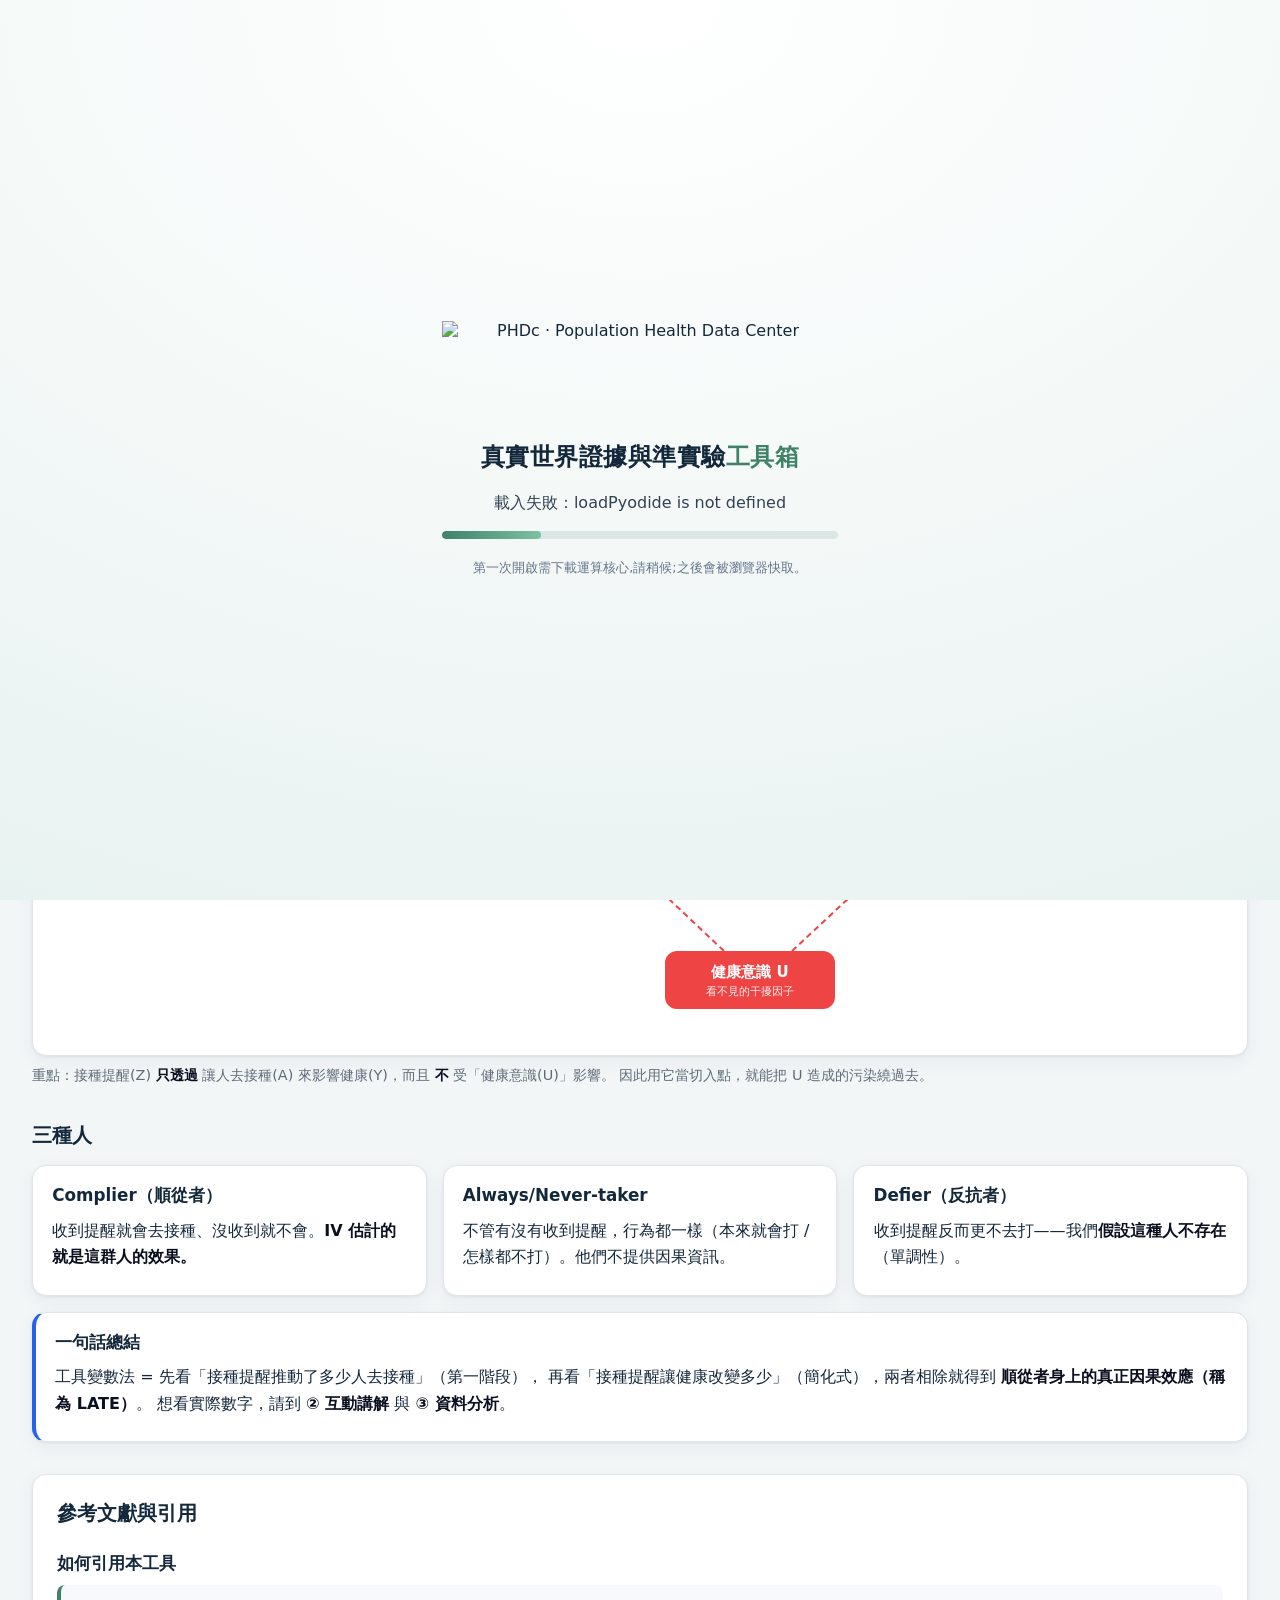
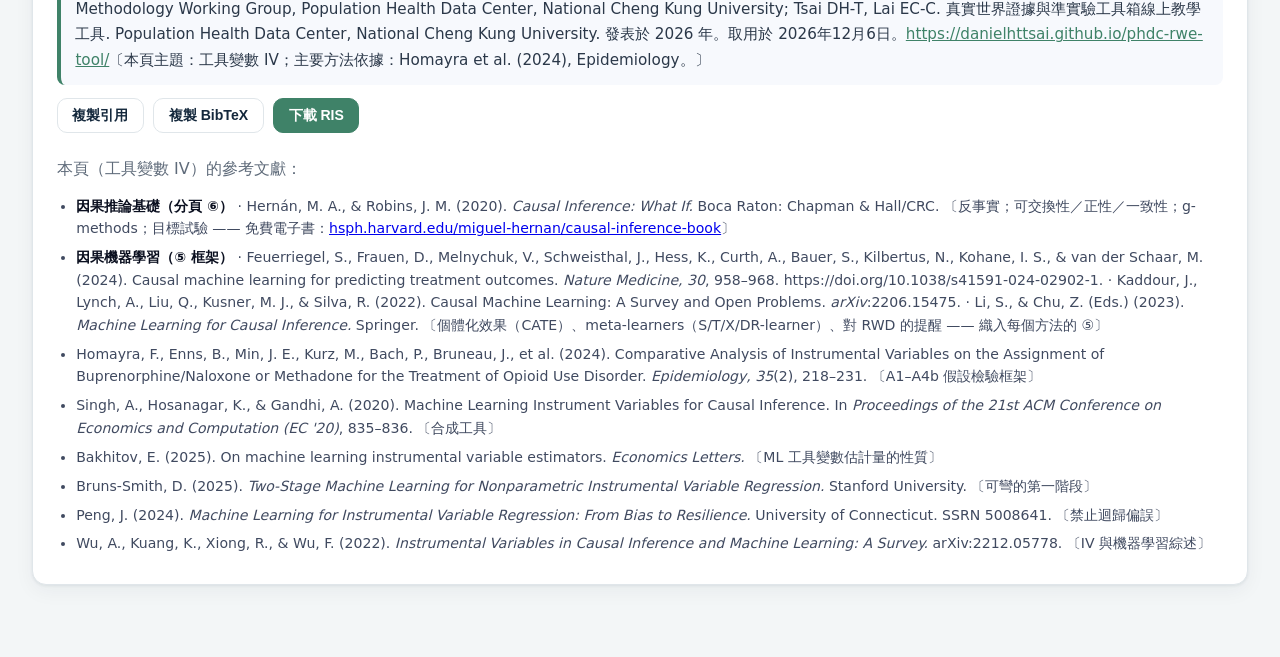
==== commit fe0d639b: "Add cross-method E-value sensitivity card to ④ (VanderWeele & Ding 2017) Direction 1 of the "keep ev" ====
--- a/docs/index.html
+++ b/docs/index.html
@@ -4,10 +4,10 @@
 <meta charset="utf-8" />
 <meta name="viewport" content="width=device-width, initial-scale=1" />
 <title>真實世界證據與準實驗工具箱 RWE and Quasi-experimental Toolbox</title>
-<link rel="stylesheet" href="styles.css?v=98" />
+<link rel="stylesheet" href="styles.css?v=115" />
 <script src="https://cdn.plot.ly/plotly-2.35.2.min.js" charset="utf-8"></script>
 <script src="https://cdn.jsdelivr.net/pyodide/v0.26.4/full/pyodide.js"></script>
-<script src="pyodide-bridge.js?v=40"></script>
+<script src="pyodide-bridge.js?v=44"></script>
 <!-- 本檔由 build_docs.py 產生,請勿手改;來源為 frontend/index.html -->
 </head>
 <body>
@@ -37,6 +37,7 @@
         <option value="tnd" data-en="TND · Test-negative design">TND · 陰性檢驗設計</option>
         <option value="pssa" data-en="PSSA · Prescription sequence symmetry">PSSA · 處方順序對稱</option>
         <option value="tscan" data-en="TreeScan · Tree-based scan statistic">TreeScan · 樹狀掃描統計</option>
+        <option value="wce" data-en="WCE · Weighted cumulative exposure">WCE · 加權累積暴露</option>
       </select>
     </label>
     <div class="subtabs">
@@ -46,7 +47,6 @@
       <button class="tab subtab" data-sub="assume" data-en="④ Assumptions">④ 假設檢驗</button>
       <button class="tab subtab" data-sub="ml" data-en="⑤ Boost with AI">⑤ 用 AI 強化</button>
       <button class="tab subtab" data-sub="whatif" data-en="⑥ What if">⑥ 如果……？</button>
-      <button class="tab subtab" data-sub="sas" data-en="⑦ SAS code">⑦ SAS 程式</button>
     </div>
     <button class="tab tab-sep" id="chooseTab" data-en="Which one?">怎麼選</button>
     <button class="tab" id="dataTab" data-en="Databases">資料庫</button>
@@ -201,52 +201,32 @@
       <summary data-en="Show terminology">看專有名詞解釋</summary>
       <div class="tdef">
         <h4>順從者比例 <span class="en">complier share（first-stage coefficient）</span></h4>
-        <p data-en="<b>Plain:</b> the share of people the reminder actually &quot;pushes&quot; into changing behaviour.<br /><b>Definition:</b> the first-stage coefficient of the instrument Z on the treatment A; with a binary instrument it equals (vaccination rate of those reminded) − (rate of those not reminded).<br /><b>Why it matters:</b> IV can only estimate the effect on this pushed group (the compliers) — the fewer compliers, the less information and the shakier the estimate.<br /><b>Example:</b> 58% of reminded people get vaccinated vs 52% of the rest → complier share = 6 points = 0.06.<br /><b>Formula:</b> first stage <code>A = π₀ + π₁·Z + ε</code>, where π₁ is the complier share.">
-          <b>白話：</b>被這個外力（提醒）「推一把」才改變行為的人，佔全部的多少。<br />
-          <b>定義：</b>工具 Z 對處置 A 的<b>第一階段迴歸係數</b>；二元工具下＝（收到提醒者的打針率）−（沒收到者的打針率）。<br />
-          <b>為什麼重要：</b>IV 只估得到「被推動的這群人（順從者）」的效果；順從者越少，可用資訊越少、估計越不穩。<br />
-          <b>例子：</b>收到提醒者打針率 58%、沒收到者 52% → 順從者比例＝6 個百分點＝0.06。<br />
-          <b>公式：</b>第一階段 <code>A = π₀ + π₁·Z + ε</code>，其中 π₁ 即順從者比例。
+        <p data-en="When the health authority mails reminders at random, people fall into types. Some get the shot no matter what (always-takers); some never get it no matter what (never-takers) — both behave the same whether or not a reminder lands, so they tell you nothing about whether the reminder works. Only the people who got vaccinated <i>because</i> the reminder arrived, and would not have otherwise, were genuinely moved by it. Those are the <b>compliers</b>, and the complier share is how big that moved group is as a fraction of everyone. This group is the whole engine of the method: IV learns the vaccine's effect purely by watching what the nudge changes, so the more people the nudge actually moves, the more the data can say. Concretely, if 58% of reminded people get vaccinated versus 52% of the un-reminded, the share is the 6-point gap = 0.06 — only 6% of the population is doing the work. It is the slope π₁ of the first stage <code>A = π₀ + π₁·Z + ε</code> and the denominator everything later gets divided by, so a tiny share means a shaky, jumpy estimate (Imbens &amp; Angrist 1994).">
+          當衛生局隨機寄出提醒，人可以分成幾種。有些人不管怎樣都會去打（always-taker），有些人不管怎樣都不會打（never-taker）——這兩種人不論有沒有收到提醒、行為都一樣，所以他們完全無法告訴你「提醒到底有沒有用」。只有「收到提醒才去打、沒收到就不打」的人，才是真正被提醒推動而改變行為的人，他們就是<b>順從者</b>；順從者比例就是這群被推動的人佔全體的多少。這群人是整個方法的引擎：IV 完全靠「觀察這個推力改變了什麼」來反推疫苗效果，所以被推動的人越多，資料能說的就越多。具體說，收到提醒者打針率 58%、沒收到者 52%，這 6 個百分點的差距＝順從者比例 0.06——只有 6% 的人在替整個估計出力。它就是第一階段 <code>A = π₀ + π₁·Z + ε</code> 的斜率 π₁，也是後面一切都要除以的分母，所以比例太小就代表估計很不穩、會亂跳（Imbens &amp; Angrist 1994）。
         </p>
       </div>
       <div class="tdef">
         <h4>第一階段 F 統計量 <span class="en">first-stage F（instrument strength）</span></h4>
-        <p data-en="<b>Plain:</b> a score that checks whether the nudge is &quot;strong enough&quot;.<br /><b>Definition:</b> the F-statistic testing whether the instrument's first-stage coefficient is zero (with a single instrument, F ≈ t²).<br /><b>Why it matters:</b> a weak instrument badly biases the IV estimate and blows up the confidence interval; the rule of thumb is F &gt; 10 to count as strong.<br /><b>Example:</b> F = 42 → strong; F = 4 → weak, the estimate is not trustworthy.<br /><b>Formula:</b> <code>F ≈ (π₁ / SE(π₁))²</code>, threshold 10.">
-          <b>白話：</b>用來檢查「這個外力到底夠不夠力」的分數。<br />
-          <b>定義：</b>第一階段迴歸中，檢定工具係數是否為 0 的 F 值（單一工具時 F ≈ t²）。<br />
-          <b>為什麼重要：</b>工具太弱會讓 IV 估計嚴重偏誤、信賴區間爆寬；經驗門檻 <b>F&gt;10</b> 才算夠力。<br />
-          <b>例子：</b>F=42 → 夠力；F=4 → 弱工具，估計不可信。<br />
-          <b>公式：</b><code>F ≈ (π₁ / SE(π₁))²</code>，門檻 10。
+        <p data-en="Before trusting a reminder as your lever, you have to check that its push is real and not just noise — the first-stage F is the score that does exactly that check. It asks: across the whole dataset, does the reminder <i>really</i> move the vaccination rate by an amount that comfortably beats random wobble? A big F means a strong, dependable push; a small F means the apparent &quot;reminder moves vaccination&quot; link could easily be a fluke. This matters because every IV answer is divided by the instrument's strength, so a weak first stage means dividing by a number near zero — which both blows the margin of error wide open and <b>magnifies any tiny flaw in the reminder into a big bias</b>. For example F = 42 is strong and safe, while F = 4 means the estimate is not trustworthy and its interval will be huge. Formally it tests whether π₁ = 0 in <code>A = π₀ + π₁·Z + ε</code>; the common rule of thumb is to want <b>F &gt; 10</b> (Staiger &amp; Stock 1997), and more recent work (Lee, McCrary, Moreira &amp; Porter; Andrews, Stock &amp; Sun) shows even higher bars may be needed, which is why weak-instrument-robust methods like Anderson–Rubin intervals exist.">
+          在把提醒當成你的槓桿之前，你得先確認它的推力是真的、不是雜訊——第一階段 F 就是專門做這個檢查的分數。它問：在整份資料裡，提醒<i>到底</i>有沒有把打針率推動到「明顯超過隨機晃動」的程度？F 很大代表推力強而可靠；F 很小代表「提醒會推動打針」這件事很可能只是運氣。這之所以關鍵，是因為每個 IV 答案都要除以工具的強度，第一階段很弱就等於在除以一個接近 0 的數——這既會把誤差範圍撐到很寬，也會把「提醒身上任何小瑕疵」<b>放大成巨大偏誤</b>。例如 F=42 又夠力又安全，F=4 就代表估計不可信、區間大到沒意義。嚴格說它是在檢定 <code>A = π₀ + π₁·Z + ε</code> 裡 π₁ 是不是 0；常見的經驗法則是希望 <b>F&gt;10</b>（Staiger &amp; Stock 1997），而較新的研究（Lee, McCrary, Moreira &amp; Porter；Andrews, Stock &amp; Sun）指出可能需要更高門檻，這也是 Anderson–Rubin 區間等「弱工具穩健」方法存在的原因。
         </p>
       </div>
       <div class="tdef">
         <h4>弱工具 <span class="en">weak instrument</span></h4>
-        <p data-en="<b>Plain:</b> a nudge whose push is too small.<br /><b>Definition:</b> an instrument only weakly correlated with the treatment (F &lt; 10 / very few compliers).<br /><b>Why it matters:</b> under a weak instrument, 2SLS drifts back toward the biased OLS, the standard error explodes, and it can be worse than not using IV at all.<br /><b>Example:</b> if the reminder barely changes the vaccination rate and F is only 3, it is a weak instrument.<br /><b>Formula:</b> red flag when <code>F &lt; 10</code>.">
-          <b>白話：</b>推力太小的外力。<br />
-          <b>定義：</b>與處置相關性很弱的工具（F&lt;10／順從者極少）。<br />
-          <b>為什麼重要：</b>弱工具下 2SLS 會偏回有偏的 OLS、標準誤巨大，甚至比不用 IV 還糟。<br />
-          <b>例子：</b>若提醒幾乎不影響打針率、F 只有 3，就是弱工具。<br />
-          <b>公式：</b>警訊判準 <code>F &lt; 10</code>。
+        <p data-en="A weak instrument is a nudge whose push is simply too small to be useful — the reminder barely changes whether people get the shot, so there are very few compliers to learn from. It sounds harmless (&quot;a weak instrument just gives a noisy answer&quot;) but it is actually a trap: when the link between reminder and vaccination is faint, the IV estimate stops behaving like a clean causal number and <b>drifts back toward the ordinary, confounded comparison it was meant to fix</b> — sometimes ending up <i>worse</i> than not bothering — while the margin of error balloons so wide it says nothing. For instance, if the reminder barely shifts the vaccination rate and the first-stage F is only 3, you have a weak instrument, and the IV number it spits out should not be reported as the effect. The usual warning flag is <code>F &lt; 10</code> (Staiger &amp; Stock 1997): the bias toward the plain confounded estimate is roughly 1/F, and ordinary confidence intervals stop covering properly. The fixes are to find a genuinely stronger nudge, use the less-biased LIML, or switch to weak-instrument-robust inference (Anderson–Rubin).">
+          弱工具就是「推力太小、根本不夠用」的外力——提醒幾乎改變不了人們會不會去打針，於是可供學習的順從者寥寥無幾。它聽起來無害（「弱工具頂多答案吵一點」），其實是個陷阱：當提醒和打針的關聯很微弱時，IV 估計會不再像乾淨的因果數字，反而<b>偏回它本來要修正的、有混淆的普通比較</b>——有時甚至<i>比不修還糟</i>——同時誤差範圍寬到什麼都說不出來。舉例來說，若提醒只讓打針率動一點點、第一階段 F 只有 3，那就是弱工具，它算出的 IV 數字不該被當成效果報告出去。常見的警示線是 <code>F &lt; 10</code>（Staiger &amp; Stock 1997）：偏向那個混淆比較的幅度大約是 1/F，而傳統信賴區間也會失準。對策是換一個真正更強的外力、改用偏誤較小的 LIML，或改用弱工具穩健推論（Anderson–Rubin）。
         </p>
       </div>
       <div class="tdef">
         <h4>IV 估計（LATE） <span class="en">local average treatment effect</span></h4>
-        <p data-en="<b>Plain:</b> the vaccine effect among the very people the reminder pushed into getting the shot.<br /><b>Definition:</b> the Local Average Treatment Effect = the average causal effect for the compliers; with a binary instrument it equals the Wald estimate = (jump in Y) ÷ (jump in A).<br /><b>Why it matters:</b> it is NOT the whole-population effect (ATE) — only the compliers; change the instrument and you change which compliers, so the number can change too.<br /><b>Example:</b> Y jumps 0.14, A jumps 0.06 → LATE ≈ 2.4.<br /><b>Formula:</b> <code>LATE = Cov(Y,Z) / Cov(A,Z) = reduced-form ÷ first-stage</code>.">
-          <b>白話：</b>被提醒推去打針的「那群順從者」身上的疫苗效果。<br />
-          <b>定義：</b>局部平均處置效果（LATE）＝順從者的平均因果效果；二元工具下＝Wald 估計＝（Y 的跳幅）÷（A 的跳幅）。<br />
-          <b>為什麼重要：</b>它<b>不是</b>全體平均效果（ATE），只代表順從者；換個工具就換一群順從者，數字可能跟著變。<br />
-          <b>例子：</b>Y 跳 0.14、A 跳 0.06 → LATE ≈ 2.4。<br />
-          <b>公式：</b><code>LATE = Cov(Y,Z) / Cov(A,Z)</code> ＝ 簡化式 ÷ 第一階段。
+        <p data-en="The number IV hands you is <i>not</i> the vaccine's effect on everybody — it is the effect among exactly the people the reminder pushed into getting the shot (the compliers), and on nobody else. That is why it is called a <b>local</b> average treatment effect: local to that pushed group. The arithmetic is pleasingly simple: take how much health changes when you switch the reminder on, and divide by how much vaccination changes — you are scaling the outcome shift the nudge caused by the treatment shift it caused. For example, if health improves by 0.14 between reminded and un-reminded people while vaccination rises by 0.06, the estimate is 0.14 ÷ 0.06 ≈ 2.4. Written compactly this is the Wald ratio <code>LATE = Cov(Y,Z)/Cov(A,Z)</code> (Imbens &amp; Angrist 1994). Because it only speaks for the compliers, it is generally not the effect on everyone, and it is tied to this particular reminder: a different nudge moves a different set of compliers and can give a different LATE — so two perfectly valid IV studies can honestly disagree.">
+          IV 交給你的數字<i>不是</i>疫苗對所有人的效果，而是「被提醒推去打針的那群人（順從者）」身上的效果，對其他人都不算數。這就是為什麼叫<b>局部</b>平均處置效果——局部於被推動的那群人。它的算法很單純：把「打開提醒時健康變了多少」除以「打針率變了多少」——也就是把推力造成的結果變化，用推力造成的打針變化去縮放。舉例來說，若收到與沒收到提醒者的健康差 0.14、打針率差 0.06，估計就是 0.14 ÷ 0.06 ≈ 2.4。寫成簡式就是 Wald 比值 <code>LATE = Cov(Y,Z)/Cov(A,Z)</code>（Imbens &amp; Angrist 1994）。正因為它只替順從者發言，它通常不是「對所有人」的效果，而且綁定在這個特定提醒上：換個外力會推動不同的一群順從者、可能得到不同的 LATE——所以兩個都完全有效的 IV 研究，可以誠實地得出不一樣的數字。
         </p>
       </div>
       <div class="tdef">
         <h4>95% 信賴區間 <span class="en">95% confidence interval</span></h4>
-        <p data-en="<b>Plain:</b> the margin of error around the answer.<br /><b>Definition:</b> an interval that, under repeated sampling, covers the true value 95% of the time; the wider it is, the more uncertain the estimate.<br /><b>Why it matters:</b> with a weak instrument or few compliers the CI gets very wide, warning you not to over-trust the point estimate.<br /><b>Example:</b> LATE = 2.4 with 95% CI 1.1–3.7 → the effect is positive but imprecise.<br /><b>Formula:</b> <code>estimate ± 1.96 × standard error</code>.">
-          <b>白話：</b>答案的誤差範圍。<br />
-          <b>定義：</b>在重複抽樣下有 95% 機率涵蓋真值的區間；越寬代表越不確定。<br />
-          <b>為什麼重要：</b>弱工具或順從者少時 CI 會很寬，提醒你別太相信點估計。<br />
-          <b>例子：</b>LATE=2.4、95% CI 1.1–3.7，表示效果為正但不精確。<br />
-          <b>公式：</b><code>估計 ± 1.96 × 標準誤</code>。
+        <p data-en="A single number like &quot;LATE = 2.4&quot; is your best guess, but a different sample of people would have given a slightly different guess — the 95% confidence interval is the honest margin of error around it. Read it as the range of effect sizes the data cannot rule out: the wider it is, the less the data has actually pinned the answer down. For IV this matters even more than for ordinary analysis, because the width is driven by instrument strength — a weak reminder or few compliers makes it balloon, which is the data's way of warning you not to over-read the point estimate. For example, LATE = 2.4 with interval 1.1–3.7 means the effect is fairly clearly positive but its size is fuzzy, whereas an interval of −1 to 6 means you can barely even tell its sign. The textbook version is <code>estimate ± 1.96 × standard error</code>, and its meaning is that such intervals would capture the true value 95% of the time across repeated samples. Under weak instruments that promise breaks, which is why weak-instrument-robust intervals (Anderson–Rubin) — valid no matter how strong the reminder is — are preferred.">
+          「LATE = 2.4」這種單一數字是你的最佳猜測，但換一批人來抽樣，猜測會稍微不同——95% 信賴區間就是這個猜測誠實的誤差範圍。把它讀成「資料無法排除的效果大小範圍」：越寬，代表資料越沒把答案釘死。對 IV 來說這比一般分析更重要，因為區間寬窄是由工具強度決定的——弱提醒或順從者少，區間就爆寬，這正是資料在提醒你「別太相信那個點估計」。舉例來說，LATE=2.4、區間 1.1–3.7，表示效果相當明確為正、但大小模糊；若區間是 −1 到 6，那連正負號都看不太出來。課本版的算法是 <code>估計 ± 1.96 × 標準誤</code>，它的意思是「這類區間在重複抽樣下有 95% 機率涵蓋真值」。弱工具下這個保證會失效，所以才偏好不論提醒強弱都有效的弱工具穩健區間（Anderson–Rubin）。
         </p>
       </div>
     </details>
@@ -276,4833 +256,9 @@
       <div id="estChart" class="chart"></div>
       <div class="result-cards" id="resultCards"></div>
     </div>
-  </section>
-
-  <!-- ===================== 4. 儀表板 ===================== -->
-  <section id="assume" class="panel">
-    <h1 data-en="Can we trust this analysis? Six health checks">這個分析可不可信?六道體檢</h1>
-    <p class="lead" data-en="For the IV method to hold, it must clear a few hurdles. Below we run a <b>plain-language</b> check-up item by item: green means fine, amber means watch out, red means there is a problem. One of them is a <b>&quot;gotcha test&quot;</b> — instead of proving the nudge valid, it does the reverse: <b>picks holes and tries to break it on the spot</b>; only if it cannot be broken is the nudge more credible. The bottom of each card expands to show the terminology. Load data on <b>③ Analyse data</b> first and this runs automatically.">
-      工具變數法要成立,得先通過幾道關卡。下面用<b>白話</b>幫你一項一項體檢,
-      綠燈代表沒問題、黃燈要留意、紅燈代表有狀況。其中一道是<b>「抓包測試」</b>——
-      不去證明外力合格,而是反過來<b>挑它毛病、試著當場戳破它</b>:戳不破才比較可信。
-      每張卡片最下面可以展開看「專有名詞解釋」。先到 <b>③ 資料分析</b> 載入資料,這裡就會自動跑。
-    </p>
-    <p class="caption" data-en="(These map to the statistical assumptions A1–A4b plus a set of &quot;instrumental inequalities&quot; falsification test, but you don't need to memorise the codes — just read the plain-language notes.)">（這幾項對應統計上的 A1–A4b 假設,以及一組「工具不等式」否證檢定,但你不用記這些代號,看白話說明就好。）</p>
-    <div id="overall" class="overall hidden"></div>
-    <div id="assumeCards" class="assume-cards"></div>
-    <p id="assumeHint" class="muted" data-en="No data loaded yet — please load or upload data on &quot;③ Analyse data&quot; first.">尚未載入資料——請先到「③ 資料分析」載入或上傳資料。</p>
-  </section>
-
-  <!-- ===================== 5. 用 AI 強化 ===================== -->
-  <section id="ml" class="panel">
-    <div class="banner" data-en="⚠ Every number on this page is simulated in real time from <b>purely fictional synthetic data</b>, for teaching only.">⚠ 本頁所有數字都是用<b>純屬虛構的合成資料</b>即時模擬出來的，僅供教學展示。</div>
-    <h1 data-en="How AI lends instrumental variables a hand">AI 怎麼幫「工具變數」一把</h1>
-    <details class="term causalml">
-      <summary data-en="Causal ML in one box: from the average effect (ATE) to individualised effects (CATE)">因果機器學習一次看懂：從平均效果（ATE）到個體化效果（CATE）</summary>
-      <div class="tdef">
-        <p data-en="<b>Beyond the ATE.</b> Classical methods target one <b>average treatment effect</b>. Causal ML aims further — at <b>individualised / conditional effects (CATE)</b>: who benefits, and by how much. <b>Meta-learners</b> (S-/T-/X-/DR-learner) are model-agnostic recipes that plug flexible ML into the <b>nuisance</b> pieces (outcome &amp; propensity models) while the <b>causal identification still rests on the same assumptions</b> as here — no unmeasured confounding, overlap/positivity, consistency. <b>Caution on real-world data</b> (EHRs, registries): flexible ML reduces bias from model mis-specification but <b>cannot fix unmeasured confounding</b>, and a good predictor is <b>not</b> a causal effect. The ⑤ demo on this page is one concrete instance of this idea — flexible ML for a nuisance model, identification still from the design. <i>Sources: Feuerriegel et al., Nature Medicine 2024; Kaddour et al., arXiv:2206.15475; Li &amp; Chu (eds.), Springer 2023.</i>">
-          <b>超越單一平均效果。</b>傳統方法估的是一個<b>平均處置效果（ATE）</b>。因果機器學習更進一步——瞄準<b>個體化／條件效果（CATE）</b>：誰受益、受益多少。<b>Meta-learners</b>（S-／T-／X-／DR-learner）是 model-agnostic 的套法，把彈性 ML 放進<b>輔助</b>模型（結果與傾向模型），而<b>因果識別仍靠和本頁相同的假設</b>——無未測混淆、重疊／正性、一致性。<b>對真實世界資料（EHR、登錄）要小心</b>：彈性 ML 能減少模型設定錯誤的偏誤，但<b>救不了未測混淆</b>，而且「預測得準」<b>不等於</b>「因果效果」。本頁 ⑤ 的示範正是這個想法的一個具體案例——用彈性 ML 處理輔助模型，識別仍來自設計。<i>出處：Feuerriegel 等, Nature Medicine 2024；Kaddour 等, arXiv:2206.15475；Li &amp; Chu 主編, Springer 2023。</i>
-        </p>
-      </div>
-    </details>
-    <p class="lead" data-en="Remember the biggest trap from ② Interactive? — <b>when the nudge is too weak, the answer jumps around</b>. AI / machine learning can help in two ways here; below we walk through them step by step, using <b>the same vaccine story</b>.">
-      還記得 ② 互動講解裡那個最大的陷阱嗎？——<b>外力（提醒）太弱，答案就會亂跳</b>。
-      AI／機器學習能在這裡幫上兩個忙，下面我們用<b>同一個疫苗的故事</b>，一步一步看懂。
-    </p>
-
-    <div class="cards">
-      <div class="card"><h3 data-en="Remedy 1: blend many weak nudges into one strong nudge">藥方一：把很多弱外力揉成一個強外力</h3>
-        <p data-en="One reminder moves few people, but if you have <b>many small nudges</b> (vaccination reminder, clinic flyer, employer reminder, community broadcast…), each weak, AI can <b>add them up cleverly</b> into one strong nudge.">一通提醒推不動幾個人，但如果手上有<b>很多種小外力</b>（接種提醒、診所傳單、公司提醒、社區廣播…），
-        每個都弱，AI 能把它們<b>聰明地加起來</b>，合成一個夠力的大外力。</p></div>
-      <div class="card"><h3 data-en="Remedy 2: let the &quot;nudge→shot&quot; relationship bend">藥方二：讓「外力→打針」這條關係可以彎</h3>
-        <p data-en="Some nudges' influence is <b>not a straight line</b>. A straight line misses it and thinks it is useless; let AI <b>bend</b> the relationship and it captures the strength a straight line missed.">有些外力的影響<b>不是一條直線</b>。用直線去抓會抓不到、以為它沒用；
-        讓 AI 把這條關係「<b>彎起來</b>」，就能抓到直線錯過的力道。</p></div>
-      <div class="card warn"><h3 data-en="Safety belt: cross-fitting (always buckle up)">安全帶：交叉擬合（一定要繫）</h3>
-        <p data-en="When AI learns these relationships, there is an iron rule: <b>you cannot use the same people's data to both learn and validate</b>, or it will &quot;<b>peek at the answers</b>&quot; and give pretty-looking but deceptive results. Cross-fitting is that safety belt.">讓 AI 學這些關係時，有個鐵則：<b>不能拿同一批人的資料既學習又驗證</b>，
-        否則它會「<b>偷看答案</b>」、給出看似漂亮其實騙人的結果。交叉擬合就是這條安全帶。</p></div>
-    </div>
-
-    <!-- 藥方一 -->
-    <h2 data-en="Remedy 1: synthesise many weak nudges into one strong nudge">藥方一：把很多弱外力合成一個強外力</h2>
-    <div class="card scene">
-      <h3 data-en="What does the data look like? Watch the two groups separate as you stack">資料長什麼樣子？看著兩群人「疊加」後分開</h3>
-      <p data-en="Each row shows the distribution of &quot;tendency to get the shot&quot; for the <b>nudged</b> (teal) vs <b>not-nudged</b> (grey) group. <b>① One weak force</b>: the two humps almost completely overlap — knowing the nudge tells you almost nothing. <b>② Stack a few</b>, and they start to pull apart. <b>③ AI fuses a dozen</b> of these weak forces and the two groups separate into <b>two clear humps</b> — now you can tell who gets the shot. That separation IS the strength: many indistinguishable weak forces → one strong synthetic instrument.">
-        每一列是<b>有被推（青）</b>與<b>沒被推（灰）</b>兩群人「傾向去打針」的分布。<b>① 單一弱外力</b>：兩團幾乎<b>完全重疊</b>——光看它幾乎猜不到誰會打針。<b>② 疊加幾個</b>，兩團開始拉開。<b>③ AI 合成十幾個</b>這種弱外力，兩群人就分成<b>清楚的兩團</b>——這時才看得出誰會去打針。<b>那個「分得開」就是強度</b>：很多分不開的弱外力，疊加成一個分得開的強工具。
-      </p>
-      <div id="sceneWeak" class="chart"></div>
-    </div>
-    <div class="card info">
-      <h3 data-en="First, the plain-language idea">先用白話想一遍</h3>
-      <p data-en="Imagine you have <b>several</b> small nudges toward getting the shot, each <b>too weak</b> on its own (like the weak reminder in ② that makes the answer jump). AI's approach: take a bit from each and <b>combine them cleverly</b> into a brand-new &quot;synthetic nudge&quot;. Once combined it becomes <b>strong</b> and the answer steadies. Try the sliders below:">
-        想像你手上有<b>好幾種</b>推人去打針的小外力，每一種單獨看都<b>太弱</b>
-        （像 ② 裡那種會讓答案亂跳的弱提醒）。
-        AI 的做法是：把這些小外力<b>各取一點、聰明地組合</b>成一個全新的「合成外力」。
-        合成後它變得<b>夠力</b>，答案就穩了。下面拉拉看：
-      </p>
-    </div>
-    <div class="controls">
-      <label>
-        <span data-en="How many small nudges you have:">手上有幾種小外力：</span><b id="kVal">12</b>
-        <input type="range" id="kSlider" min="3" max="20" value="12" step="1" />
-        <small data-en="The more kinds, the stronger the synthetic nudge AI can usually build.">種類越多，AI 能組合出的合成外力通常越強。</small>
-      </label>
-      <label>
-        <span data-en="Strength of each nudge:">每種外力的力道：</span><b id="psVal">3.0%</b>
-        <input type="range" id="psSlider" min="1" max="7" value="3" step="0.5" />
-        <small data-en="How many people each one alone can move. Deliberately set tiny to highlight &quot;each is weak alone&quot;.">每一種單獨能說動多少人。刻意調很小，凸顯「單獨都很弱」。</small>
-      </label>
-    </div>
-    <div class="play-grid">
-      <div class="stat"><div class="stat-label" data-en="Strongest single nudge">最強的單一外力</div><div class="stat-num" id="synSingleF">–</div><div class="stat-foot" data-en="using the best single one alone">單獨用最好的那一個</div></div>
-      <div class="stat"><div class="stat-label" data-en="Nudge after synthesis">合成後的外力</div><div class="stat-num" id="synMlivF">–</div><div class="stat-foot" data-en="AI blends them all into one">AI 把全部揉成一個</div></div>
-      <div class="stat"><div class="stat-label" data-en="Effect estimated after synthesis">合成後估出的效果</div><div class="stat-num" id="synEst">–</div><div class="stat-foot" data-en="The true answer hides at 1.80">真正答案藏在 1.80</div></div>
-    </div>
-    <div id="synChart" class="chart"></div>
-    <p class="caption" data-en="Observation: the short bars on the left are <b>each nudge's strength alone</b> (mostly short, below the pass line of 10); the tall bar on the far right is the AI-<b>synthesised nudge</b> — usually well above the pass line. With a single weak nudge the margin of error is unusably wide; with the synthetic nudge it tightens and snugly covers 1.80.">
-      觀察：左邊一根根矮柱是<b>每種外力單獨的力道</b>（大多很矮、不及格線 10），
-      最右邊那根高柱是 AI <b>合成後的外力</b>——通常遠遠超過及格線。
-      用單一弱外力估，誤差範圍寬到沒法用；用合成外力，範圍收窄、穩穩罩住 1.80。
-    </p>
-    <details class="term">
-      <summary data-en="Show terminology">看專有名詞解釋</summary>
-      <div class="tdef">
-        <h4>候選工具變數 <span class="en">candidate instruments</span></h4>
-        <p data-en="<b>Plain:</b> a pile of small nudges, each one too weak to use on its own.<br /><b>Definition:</b> a set of variables that each plausibly satisfy the instrument conditions (affect the treatment, not the outcome except through the treatment), but individually have a low first-stage F.<br /><b>Why it matters:</b> a single weak instrument gives an unstable IV estimate; many weak ones together can carry real strength — if combined correctly.<br /><b>Example:</b> distance to the clinic, a text reminder, a small subsidy, clinic opening hours — each nudges vaccination a little.<br /><b>Formula:</b> instruments <code>Z₁, Z₂, …, Z_k</code>, each with small individual π₁.">
-          <b>白話：</b>一堆各自太弱、單獨用不上的小外力。<br />
-          <b>定義：</b>一組「看起來都合格」（影響處置、且只透過處置影響結果）的變數，但每個單獨的第一階段 F 都偏低。<br />
-          <b>為什麼重要：</b>單一弱工具會讓 IV 估計亂跳；很多弱工具<b>正確</b>地合起來，卻可能有真正的力道。<br />
-          <b>例子：</b>離診所的距離、簡訊提醒、小額補助、診所營業時段——每個都讓打針率動一點點。<br />
-          <b>公式：</b>工具群 <code>Z₁, Z₂, …, Z_k</code>，各自的 π₁ 都很小。
-        </p>
-      </div>
-      <div class="tdef">
-        <h4>工具合成（MLIV） <span class="en">instrument synthesis / machine-learned IV</span></h4>
-        <p data-en="<b>Plain:</b> let AI &quot;blend&quot; many weak nudges into one strong nudge.<br /><b>Definition:</b> use machine learning to predict the treatment from all candidate instruments at once, then use that prediction as a single, stronger synthetic instrument.<br /><b>Why it matters:</b> it rescues strength from many weak instruments — but it MUST be done with cross-fitting (see remedy 3), or the prediction &quot;peeks&quot; at the outcome and re-introduces bias.<br /><b>Example:</b> a model predicts each person's vaccination propensity from all four nudges; that single predicted score becomes the instrument.<br /><b>Formula:</b> Â = f(Z₁…Z_k) by ML, then use Â as the instrument — the first-stage F on Â is much higher.">
-          <b>白話：</b>讓 AI 把很多弱外力「揉」成一個強外力。<br />
-          <b>定義：</b>用機器學習一次吃進所有候選工具來預測處置，再把這個預測值當成<b>單一、較強</b>的合成工具。<br />
-          <b>為什麼重要：</b>它能從一堆弱工具裡救出力道——但<b>一定要</b>搭配交叉擬合（見藥方三），否則預測會「偷看」結果、把偏誤帶回來。<br />
-          <b>例子：</b>模型用四個外力預測每個人的打針傾向，這個預測分數就成了新工具。<br />
-          <b>公式：</b><code>Â = f(Z₁…Z_k)</code>（由 ML 學）再以 Â 當工具；對 Â 的第一階段 F 會高很多。
-        </p>
-      </div>
-      <div class="tdef">
-        <h4>第一階段 F／弱工具／95% 信賴區間 <span class="en">recap</span></h4>
-        <p data-en="<b>First-stage F</b> (bar height) = instrument strength, threshold 10; below 10 = <b>weak instrument</b>. <b>95% CI</b> = margin of error. (Full definitions in tab ② &quot;Show terminology&quot;.) Here the point is visual: each single nudge's bar is short (weak), but the synthesised instrument's bar clears 10.">
-          <b>第一階段 F</b>（柱子高度）＝工具強度，門檻 10；低於 10 ＝<b>弱工具</b>。<b>95% 信賴區間</b>＝誤差範圍。（完整定義見 ②「看專有名詞解釋」。）這裡重點在看圖：每個單一外力的柱子都很矮（弱），但合成後的工具柱子越過了 10。
-        </p>
-      </div>
-    </details>
-
-    <!-- 藥方二 -->
-    <h2 data-en="Remedy 2: let the first stage &quot;bend&quot;">藥方二：讓第一階段「可以彎」</h2>
-    <div class="card scene">
-      <h3 data-en="What does the data look like? A hill, not a slope">資料長什麼樣子？是一座山丘，不是一道斜坡</h3>
-      <p data-en="Here the nudge is <b>distance to today's pop-up vaccine van</b> (x), and y is the uptake rate. The grey dots clearly trace a <b>hill</b>: lowest at both ends, highest in the middle. The amber dashed line is the <b>straight-line</b> view — it runs almost flat and &quot;sees&quot; no relationship. The teal curve is the <b>bendable</b> view — it hugs the hill. When the real shape is curved, you must let the model bend.">
-        這裡的外力是<b>「離今天快打巡迴車的距離」</b>（橫軸），縱軸是打針率。灰點明顯排成一座<b>山丘</b>：
-        兩端最低、中間最高。琥珀色虛線是<b>直線</b>的看法——幾乎平的，「看不到」關係；
-        青色曲線是<b>可彎</b>的看法——緊貼著山丘。當真實形狀是彎的，就得讓模型彎。
-      </p>
-      <div id="sceneBend" class="chart"></div>
-    </div>
-    <div class="card info">
-      <h3 data-en="First, the plain-language idea">先用白話想一遍</h3>
-      <p data-en="Switch to a different nudge: <b>&quot;how far you are from today's pop-up vaccine van&quot;</b>. Its influence is <b>not a straight line</b> — too close and you don't notice, too far and you can't be bothered; only a <b>sweet spot in the middle</b> moves people most (like a small hill). If you force a <b>straight line</b> onto it, you find <b>almost no relationship</b> and wrongly conclude the nudge is useless; but let AI <b>bend it into the hill shape</b> and the strength suddenly appears. Click below to see:">
-        換一個外力：<b>「離今天的快打巡迴車有多遠」</b>。它的影響<b>不是直線</b>——
-        太近沒感覺、太遠也懶得去，只有<b>中間某個甜蜜點</b>最會推人去打針（像一座小山丘）。
-        如果你硬用一條<b>直線</b>去描述它，會發現<b>幾乎抓不到關係</b>，誤以為這個外力沒用；
-        但讓 AI 把這條關係<b>彎成山丘的形狀</b>，力道一下子就出來了。按下面看結果：
-      </p>
-    </div>
-    <button id="runNonlinear" class="btn primary" data-en="Run the &quot;straight vs bendable&quot; comparison">跑「直線 vs 可彎」的比較</button>
-    <div id="nlOut" class="hidden">
-      <div class="play-grid">
-        <div class="stat"><div class="stat-label" data-en="With a straight line">用直線抓</div><div class="stat-num" id="nlLinF">–</div><div class="stat-foot" id="nlLinNote"></div></div>
-        <div class="stat"><div class="stat-label" data-en="Let it bend">讓它可以彎</div><div class="stat-num" id="nlFlexF">–</div><div class="stat-foot" id="nlFlexNote"></div></div>
-        <div class="stat"><div class="stat-label" data-en="Effect estimated after bending">可彎後估出的效果</div><div class="stat-num" id="nlFlexEst">–</div><div class="stat-foot" data-en="The true answer hides at 1.80">真正答案藏在 1.80</div></div>
-      </div>
-      <div id="nlChart" class="chart"></div>
-      <p class="caption" data-en="The blue flat line is what &quot;<b>forcing a straight line</b>&quot; sees — almost flat, so the nudge looks useless. The green curve is what &quot;<b>letting it bend</b>&quot; sees — clearly capturing the hill in the middle.">
-        藍色平線是「<b>硬用直線</b>」看到的——幾乎是平的，所以以為外力沒用。
-        綠色曲線是「<b>讓它可以彎</b>」看到的——清楚抓到中間那座山丘。
-      </p>
-    </div>
-    <details class="term">
-      <summary data-en="Show terminology">看專有名詞解釋</summary>
-      <div class="tdef">
-        <h4>彈性／非線性第一階段 <span class="en">flexible / non-linear first stage</span></h4>
-        <p data-en="<b>Plain:</b> let the &quot;nudge → treatment&quot; relationship bend into whatever shape the data really has, instead of forcing a straight line.<br /><b>Definition:</b> model the first stage with a flexible learner (polynomials, splines, tree models, neural nets) rather than linear regression.<br /><b>Why it matters:</b> if the true relationship is curved (a hill), a straight line sees almost no relationship and throws the instrument's strength away.<br /><b>Example:</b> distance to the vaccine van helps most at a middle &quot;sweet spot&quot; — a curve captures it, a line misses it.<br /><b>Formula:</b> <code>A = f(Z) + ε</code> with f flexible, instead of <code>A = π₀ + π₁·Z</code>.">
-          <b>白話：</b>讓「外力→處置」這條關係，照資料真正的形狀去彎，而不是硬畫一條直線。<br />
-          <b>定義：</b>第一階段改用<b>彈性學習器</b>（多項式、樣條、樹模型、神經網路）取代直線回歸。<br />
-          <b>為什麼重要：</b>若真實關係是彎的（一座山丘），直線會「看不到」關係、把工具的力道整個丟掉。<br />
-          <b>例子：</b>離快打車的距離在中間「甜蜜點」最有效——曲線抓得到，直線抓不到。<br />
-          <b>公式：</b><code>A = f(Z) + ε</code>（f 彈性），取代 <code>A = π₀ + π₁·Z</code>。
-        </p>
-      </div>
-      <div class="tdef">
-        <h4>禁止迴歸 <span class="en">forbidden regression</span></h4>
-        <p data-en="<b>Plain:</b> the tempting-but-wrong shortcut of plugging the bent predictions straight into the second stage.<br /><b>Definition:</b> using a non-linear / ML first-stage fitted on the SAME data and feeding its fitted values into 2SLS — the standard 2SLS algebra no longer holds and bias creeps in.<br /><b>Why it matters:</b> because the model &quot;peeked&quot; at the same people, it carries their noise (and confounding) forward, giving a confident-looking but biased answer.<br /><b>Example:</b> fit a random forest first stage, push its predictions into the second stage → the estimate sticks to the contaminated naive number.<br /><b>Fix:</b> never plug bent predictions in directly — pair them with cross-fitting (below).">
-          <b>白話：</b>把彎好的預測值「直接」塞回第二階段——這個看似聰明、其實錯誤的捷徑。<br />
-          <b>定義：</b>用在<b>同一批資料</b>上配好的非線性／ML 第一階段，把配適值塞進 2SLS——此時 2SLS 的代數不再成立，偏誤就跑進來。<br />
-          <b>為什麼重要：</b>因為模型「偷看」了同一批人，會把他們的雜訊（與混淆）一起帶下去，給你一個看似很有把握、其實偏掉的答案。<br />
-          <b>例子：</b>配一個隨機森林第一階段、把預測塞進第二階段 → 估計黏回那個被汙染的天真數字。<br />
-          <b>解法：</b>絕不直接塞——一定搭配下面的交叉擬合。
-        </p>
-      </div>
-    </details>
-
-    <!-- 安全帶 / 藥方三 -->
-    <h2 data-en="Remedy 3 · Safety belt: why you must always &quot;cross-fit&quot;">藥方三・安全帶：為什麼一定要「交叉擬合」</h2>
-    <div class="card scene">
-      <h3 data-en="What does the data look like? A wiggle that memorised the noise">資料長什麼樣子？一條把雜訊也背起來的扭動曲線</h3>
-      <p data-en="The green dashed line is the <b>true</b> smooth relationship. The dots are the handful of people we actually have — each sits a little off the truth by luck. If you let a flexible AI learn on the <b>same</b> people it scores, it draws the <b>red wiggly line</b> that threads <b>every</b> dot, memorising their luck. It looks perfect here but collapses on new people. Cross-fitting forces AI to be judged on people it has <b>never seen</b>, so it can't cheat this way.">
-        綠色虛線是<b>真正</b>的平滑關係。每個點是我們實際手上的少數幾個人——因為運氣，各自偏離真相一點點。
-        如果讓彈性 AI 在<b>同一批人</b>身上又學又評分，它會畫出那條<b>紅色扭動線</b>，穿過<b>每一個</b>點、
-        把他們的運氣都背起來。這裡看似完美，換一批新人就垮。交叉擬合逼 AI 用<b>從沒看過</b>的人來評分，它就作弊不了。
-      </p>
-      <div id="sceneOverfit" class="chart"></div>
-    </div>
-    <div class="card warn">
-      <h3 data-en="The iron rule, in plain language">用白話講這條鐵則</h3>
-      <p data-en="AI is very good at &quot;<b>memorising answers</b>&quot;. If you let it use <b>the same people's</b> data both to learn the &quot;nudge→shot&quot; relationship and to estimate the effect, it will <b>memorise their luck (the noise) too</b>, giving you a result that <b>looks very accurate but deceives you</b> (this is the &quot;forbidden regression&quot; trap).<br /><b>Cross-fitting</b> is simple: <b>split people into groups</b>, always learn the relationship from the <b>&quot;other&quot;</b> groups, then apply it to <b>&quot;this&quot;</b> group of unseen people. AI gets no chance to peek, so the result is honest.">
-        AI 很會「<b>背答案</b>」。如果讓它用<b>同一批人</b>的資料既學習「外力→打針」這條關係、
-        又拿這條關係去估效果，它會把這批人的<b>運氣（雜訊）也一起背起來</b>，
-        給你一個<b>看似很準、其實騙你</b>的結果（這就是「禁止迴歸」陷阱）。<br />
-        <b>交叉擬合</b>的做法很單純：把人<b>分成幾組</b>，永遠用<b>「別組」</b>的資料學關係、
-        再套到<b>「這組」</b>沒看過的人身上。AI 沒機會偷看，結果才誠實。
-      </p>
-    </div>
-
-    <div class="card scene">
-      <h3 data-en="How it works — the cross-fitting rotation">怎麼做 —— 交叉擬合的輪替</h3>
-      <div id="ivCfDiagram" class="chart"></div>
-    </div>
-
-    <div class="card info">
-      <h3 data-en="Live demo: the same AI model, two ways of using it">現場示範：同一個 AI 模型，兩種用法</h3>
-      <p data-en="Below we use a model that really does &quot;memorise answers&quot; — a <b>random forest</b> — as the first stage, and run it twice on the <b>same data</b>, the only difference being whether the safety belt is on. Click to run (training the model takes a few seconds):">
-        下面用一個真正會「背答案」的<b>樹模型（random forest）</b>當第一階段，
-        在<b>同一筆資料</b>上跑兩次，唯一的差別是有沒有繫安全帶。按鈕跑跑看
-        （要訓練模型，約需幾秒）：
-      </p>
-    </div>
-    <button id="runForbidden" class="btn primary" data-en="Run the &quot;peek vs cross-fit&quot; live demo">跑「偷看 vs 交叉擬合」現場示範</button>
-    <div id="fbOut" class="hidden">
-      <div class="play-grid">
-        <div class="stat"><div class="stat-label" data-en="Unadjusted (direct)">未調整（直接比較）</div><div class="stat-num" id="fbNaive">–</div><div class="stat-foot" data-en="contaminated, overstated starting point">被汙染、高估的起點</div></div>
-        <div class="stat"><div class="stat-label" data-en="AI peeking version">AI 偷看版</div><div class="stat-num" id="fbTrap">–</div><div class="stat-foot" id="fbTrapFoot"></div></div>
-        <div class="stat"><div class="stat-label" data-en="AI cross-fit version">AI 交叉擬合版</div><div class="stat-num" id="fbCf">–</div><div class="stat-foot" id="fbCfFoot"></div></div>
-      </div>
-      <div id="fbChart" class="chart"></div>
-      <p class="caption" data-en="See it? The <b>peeking version</b> sticks almost exactly to the contaminated &quot;unadjusted&quot; number with a narrow error bar (looks super accurate, but it carried the whole confounder back — this is the forbidden regression); the <b>cross-fit version</b> is pulled back near the truth 1.80. <b>Same model, the only difference is whether it peeked.</b>">
-        看出來了嗎？<b>偷看版</b>幾乎黏在「未調整」那根被汙染的數字上、誤差棒還很窄
-        （看起來超準，其實把干擾因子整包背了回來——這就是禁止迴歸）；
-        <b>交叉擬合版</b>則被拉回真值 1.80 附近。<b>同一個模型，差別只在有沒有偷看。</b>
-      </p>
-    </div>
-    <details class="term">
-      <summary data-en="Show terminology">看專有名詞解釋</summary>
-      <div class="tdef">
-        <h4>過度配適 <span class="en">overfitting</span></h4>
-        <p data-en="<b>Plain:</b> the model &quot;memorises the answers&quot; — it learns the random luck of the specific people it trained on.<br /><b>Definition:</b> a flexible model fits the noise in the training sample, not just the signal, so it looks great in-sample but fails on new data.<br /><b>Why it matters:</b> an overfit first stage manufactures fake strength and, fed into IV, biases the effect toward the contaminated naive estimate.<br /><b>Example:</b> a wiggly curve that threads every single data point looks perfect here but collapses on the next batch of people.<br /><b>Tell:</b> tiny in-sample error, large error on held-out people.">
-          <b>白話：</b>模型在「背答案」——把訓練那批人各自的運氣（雜訊）都記了起來。<br />
-          <b>定義：</b>彈性模型連雜訊都配進去（不只訊號），所以樣本內超好看、換新資料就垮。<br />
-          <b>為什麼重要：</b>過度配適的第一階段會「製造假力道」，餵進 IV 後把效果拉向被汙染的天真估計。<br />
-          <b>例子：</b>一條穿過每個點的扭動曲線，這裡看似完美，換一批人就崩。<br />
-          <b>徵兆：</b>樣本內誤差極小、留出（沒看過的人）誤差很大。
-        </p>
-      </div>
-      <div class="tdef">
-        <h4>交叉擬合 <span class="en">cross-fitting / out-of-fold prediction</span></h4>
-        <p data-en="<b>Plain:</b> always learn the relationship from &quot;other&quot; people, then apply it to &quot;these&quot; unseen people — so the model can never peek.<br /><b>Definition:</b> split the sample into K folds; for each fold, fit the nuisance model on the OTHER folds and predict on the held-out fold; stitch the out-of-fold predictions together.<br /><b>Why it matters:</b> it removes the overfitting/forbidden-regression bias, letting you safely use ML in the first stage — the core step of double/debiased machine learning (DML).<br /><b>Example:</b> 5 folds; person in fold 1 is scored by a model trained only on folds 2–5.<br /><b>Formula:</b> for i in fold k, prediction = <code>f_(−k)(Z_i)</code> (model trained without fold k).">
-          <b>白話：</b>永遠用「別組」的人學關係，再套到「這組」沒看過的人——模型就沒機會偷看。<br />
-          <b>定義：</b>把樣本切成 K 折；每一折都用<b>其他折</b>配模型、對留出的那折做預測，再把這些「折外預測」拼起來。<br />
-          <b>為什麼重要：</b>它消掉過度配適／禁止迴歸的偏誤，讓你能安全地在第一階段用 ML——這是<b>雙重／去偏機器學習（DML）</b>的核心步驟。<br />
-          <b>例子：</b>切 5 折；第 1 折的人，由只用第 2–5 折訓練的模型來評分。<br />
-          <b>公式：</b>對第 k 折的 i，預測＝<code>f₋ₖ(Zᵢ)</code>（不含第 k 折所訓練的模型）。
-        </p>
-      </div>
-      <div class="tdef">
-        <h4>雙重／去偏機器學習 <span class="en">double / debiased machine learning (DML)</span></h4>
-        <p data-en="<b>Plain:</b> a recipe that lets you use powerful ML for the messy nuisance parts while keeping the causal estimate honest.<br /><b>Definition:</b> estimate the nuisance functions (e.g. the first stage) with ML under cross-fitting, then plug them into a Neyman-orthogonal moment so small ML errors barely move the final estimate.<br /><b>Why it matters:</b> it combines ML flexibility with valid confidence intervals — the modern way to do IV / effect estimation with rich data.<br /><b>Example:</b> ML first stage + cross-fitting pulls the IV estimate back near the truth 1.80, with a usable margin of error.<br /><b>Key idea:</b> orthogonality + cross-fitting ⇒ robustness to nuisance-model error.">
-          <b>白話：</b>一套「讓你放心用強力 ML 去處理雜務、又能保住因果估計誠實」的配方。<br />
-          <b>定義：</b>用 ML＋交叉擬合估計雜務函數（如第一階段），再把它們塞進一個<b>Neyman 正交</b>的動差條件，使 ML 的小誤差幾乎不動到最終估計。<br />
-          <b>為什麼重要：</b>它把 ML 的彈性與「有效的信賴區間」結合起來——是用豐富資料做 IV／效果估計的現代做法。<br />
-          <b>例子：</b>ML 第一階段＋交叉擬合，把 IV 估計拉回真值 1.80 附近、誤差範圍可用。<br />
-          <b>關鍵：</b>正交性＋交叉擬合 ⇒ 對雜務模型誤差穩健。
-        </p>
-      </div>
-    </details>
-
-    <!-- 綜合比較 -->
-    <h2 data-en="Put every approach side by side">把所有做法擺在一起比</h2>
-    <button id="runMlCompare" class="btn primary" data-en="Generate the combined comparison chart">產生綜合比較圖</button>
-    <div id="mlCompareOut" class="hidden">
-      <div id="mlCompareChart" class="chart"></div>
-      <div class="result-cards" id="mlCompareCards"></div>
-      <p class="caption" data-en="The dashed line is the <b>true answer 1.80</b>. &quot;Unadjusted&quot; and &quot;single weak instrument&quot; are clearly off or jump around; AI's two remedies pull the estimate back near the truth with a usable margin of error.">
-        虛線是<b>真正答案 1.80</b>。「未調整」與「單一弱工具」明顯偏掉或亂跳，
-        AI 的兩帖藥方則把估計拉回真相附近、且誤差範圍可用。
-      </p>
-    </div>
-  </section>
-
-  <!-- ===================== RDD ① 是什麼 ===================== -->
-  <section id="rddlearn" class="panel">
-    <div class="banner" data-en="⚠ The built-in data is <b>purely fictional, synthetic demo data</b>, not real data, for teaching only.">⚠ 本工具的內建資料為<b>純屬虛構的合成示範資料</b>，非真實資料，僅供教學展示。</div>
-    <h1 data-en="Same vaccine story, a different trick: the age-65 threshold (RDD)">同一個疫苗故事，換個招式：用「滿 65 歲」這條線（RDD）</h1>
-    <p class="lead" data-en="In tabs ①–⑤ we used a <b>random reminder</b> as the instrument. Here we change the design: suppose a free vaccination programme is offered <b>only to people aged 65 and over</b>. Crossing that birthday line suddenly changes your eligibility — and this jump lets us read off the vaccine's effect <b>without needing any random instrument</b>.">
-      在 ①–⑤ 我們用「<b>隨機接種提醒</b>」當工具。這裡換一種設計：假設有一個免費接種計畫，
-      <b>只開放給滿 65 歲的人</b>。一跨過這條生日線，資格就突然改變——這個「跳一下」，
-      讓我們可以<b>不需要任何隨機工具</b>，就讀出疫苗的效果。
-    </p>
-
-    <div class="card info">
-      <h3 data-en="Break the name apart: &quot;regression discontinuity&quot;">把名字拆開來看：「斷點回歸」</h3>
-      <p data-en="<b>Regression</b> means fitting a line (or curve) that best describes how the outcome changes with some score — here, how the health score changes with <b>age</b>. <b>Discontinuity</b> (the &quot;cutoff / break point&quot;) is the rule line on that score (age 65) where eligibility suddenly switches. The trick: fit <b>one regression line just below 65 and another just above</b>, and look at whether the two lines <b>break apart — jump — at the cutoff</b>. That vertical gap (the discontinuity) is the effect. So &quot;regression discontinuity&quot; = fit regressions on each side of a cutoff and read the jump at the break.">
-        <b>回歸（regression）</b>＝用資料配出一條最能描述「結果如何隨某個分數變化」的<b>線</b>（或曲線）——
-        這裡是健康分數如何隨<b>年齡</b>變化。<b>斷點（discontinuity，不連續／切點）</b>＝那條分數上的規則線（65 歲），
-        一跨過去資格就突然改變。做法：在 65 歲<b>下方配一條回歸線、上方再配一條</b>，看這兩條線在切點處
-        <b>會不會斷開、跳一下</b>。那個垂直落差（不連續）就是效果。所以「斷點回歸」＝在斷點兩側各做回歸、量斷點處的跳幅。
-      </p>
-    </div>
-
-    <div class="card info">
-      <h3 data-en="The plain-language idea">先用白話想一遍</h3>
-      <p data-en="Picture everyone lined up by age. People at 64.9 and people at 65.1 are <b>almost identical</b> — same habits, same health consciousness (the unseen confounder that fooled us before). The ONLY thing that suddenly differs at 65 is <b>programme eligibility</b>. So if health outcomes <b>jump</b> right at 65, that jump must come from the programme, not from confounders — because the confounders don't jump at a birthday.">
-        想像大家按年齡排成一排。64.9 歲和 65.1 歲的人<b>幾乎一模一樣</b>——習慣一樣、
-        健康意識也一樣（就是之前騙過我們的那個看不見的干擾因子）。在 65 歲唯一突然改變的，
-        只有<b>計畫資格</b>。所以如果健康結果剛好在 65 歲<b>跳一下</b>，那一跳一定來自計畫，
-        而不是干擾因子——因為干擾因子不會在某個生日突然跳。
-      </p>
-    </div>
-
-    <div class="rdd-twocol">
-      <div class="card">
-        <h3 data-en="Sharp RDD = the jump in the outcome">銳利 RDD ＝ 結果的「跳幅」</h3>
-        <p data-en="Fit a line to the outcome just below 65 and just above 65; the <b>gap between the two lines at the cutoff</b> is the Sharp RD. It measures the effect of <b>being eligible</b> (ITT-like), whether or not people actually take up the vaccine.<br /><b>Estimand</b>: the effect for <b>everyone right at the cutoff</b> — a local average treatment effect (LATE) at age 65.">
-          在 65 歲下方與上方各配一條線；兩條線在斷點的<b>落差</b>就是銳利 RD。
-          它衡量的是「<b>有沒有資格</b>」的效果（類似 ITT），不管人實際有沒有去接種。
-          <br /><b>估計對象</b>：斷點處<b>所有人</b>的效果（一個落在<b>斷點 65 歲附近</b>的局部平均處置效果 LATE）。
-        </p>
-      </div>
-      <div class="card">
-        <h3 data-en="Fuzzy RDD = scale by the take-up jump">模糊 RDD ＝ 除以「接種率跳幅」</h3>
-        <p data-en="Not everyone eligible actually gets vaccinated. The take-up rate only <b>jumps part-way</b> at 65. Fuzzy RD = (jump in outcome) ÷ (jump in take-up) — the effect for those who took the vaccine <b>because</b> they crossed the line (the compliers, near the cutoff). This is IV applied at the threshold.<br /><b>Estimand</b>: the LATE for the <b>compliers</b> at the cutoff (not everyone there) — exactly the complier LATE you get from using the threshold as an instrument.">
-          不是每個有資格的人都真的去打。接種率在 65 歲只<b>跳了一部分</b>。
-          模糊 RD ＝（結果跳幅）÷（接種率跳幅）——代表那些「<b>因為</b>跨過線才去打」的人
-          （斷點附近的順從者 complier）身上的效果。這其實就是把 IV 用在門檻上。
-          <br /><b>估計對象</b>：斷點處<b>順從者</b>的 LATE（不是斷點處所有人）——正是「把門檻當工具」得到的順從者局部效果。
-        </p>
-      </div>
-    </div>
-
-    <div class="card info">
-      <h3 data-en="How wide a window? And two ways to justify it: continuity vs local randomization">「視窗」要多寬？兩種講法：連續性 vs 局部隨機化</h3>
-      <p data-en="RDD only looks at people <b>near</b> the cutoff — but how near is &quot;near&quot;? That range is the <b>window (bandwidth)</b>. Too narrow and there are too few people, so the estimate jumps around; too wide and you pull in people far from 65 who are <b>not really alike</b>, adding bias. So the same data can give different answers at different bandwidths — a good RDD should not hinge on one window.">
-        RDD 只看斷點<b>附近</b>的人——但「附近」要畫多大？這個範圍就叫<b>視窗（頻寬，bandwidth）</b>。
-        窗開太窄，人太少、估計很跳；開太寬，會把離 65 歲很遠、其實<b>不太像</b>的人也算進來，帶進偏誤。
-        所以同一份資料，換個頻寬可能得到不同答案——好的 RDD 不該只靠某一個頻寬（這正是 ④ 假設檢驗的 R5）。
-      </p>
-      <p data-en="Why are people near the cutoff trustworthy at all? There are <b>two ways</b> to argue it:">
-        為什麼斷點附近就可信？學界有<b>兩種講法</b>：
-      </p>
-      <ul>
-        <li data-en="<b>Continuity</b>: assume that, without the threshold, the outcome would vary <b>smoothly</b> with age and never jump exactly at 65. Then the jump at 65 can only come from eligibility. This is the usual story, paired with a local-linear fit and a bandwidth (it underpins R1 in the ④ dashboard).">
-          <b>連續性（continuity）</b>：假設「如果沒有門檻，結果會隨年齡<b>平滑</b>變化、不會剛好在 65 歲跳一下」。
-          於是 65 歲的跳幅就只能來自資格。這是最常見的講法，搭配局部線性與頻寬（對應 ④ 的 R1）。
-        </li>
-        <li data-en="<b>Local randomization</b>: treat a <b>very narrow window</b> around the cutoff as a tiny &quot;as-if randomized&quot; experiment — within that window, who lands just inside vs. just outside eligibility is close to random. Recipe ① in <b>⑤ Boost with AI</b> uses exactly this idea to make the estimate more robust to the bandwidth.">
-          <b>局部隨機化（local randomization）</b>：把斷點附近一個<b>很窄的窗</b>，當成「像隨機分組的小實驗」——
-          窗內誰落在資格邊內、邊外，近似隨機。<b>⑤ 用 AI 強化</b> 的「藥方一」正是用這個想法，讓估計對頻寬更穩。
-        </li>
-      </ul>
-    </div>
-
-    <details class="term">
-      <summary data-en="Show terminology">看專有名詞解釋</summary>
-      <div class="tdef">
-        <h4>跑分變數與斷點 <span class="en">running variable &amp; cutoff</span></h4>
-        <p data-en="<b>Plain:</b> the number that decides which side of the line you fall on, and the line itself.<br /><b>Definition:</b> the running (forcing) variable is a continuous score; the cutoff is the threshold where treatment/eligibility switches.<br /><b>Why it matters:</b> RDD works because people just below and just above the cutoff are nearly identical except for eligibility — the confounders don't jump at the line.<br /><b>Example:</b> running variable = age; cutoff = 65 (free programme starts).<br /><b>Notation:</b> running variable <code>x</code>, cutoff <code>c</code>; treated if <code>x ≥ c</code>.">
-          <b>白話：</b>決定你落在線哪一側的那個數字，以及那條線本身。<br />
-          <b>定義：</b>跑分（驅動）變數是一個連續分數；斷點是處置／資格切換的門檻。<br />
-          <b>為什麼重要：</b>RDD 成立是因為斷點上下的人幾乎一模一樣、只差在資格——干擾因子不會在線上突然跳。<br />
-          <b>例子：</b>跑分變數＝年齡；斷點＝65（免費計畫開始）。<br />
-          <b>符號：</b>跑分變數 <code>x</code>、斷點 <code>c</code>；<code>x ≥ c</code> 即受處置。
-        </p>
-      </div>
-      <div class="tdef">
-        <h4>銳利 RD <span class="en">sharp RD</span></h4>
-        <p data-en="<b>Plain:</b> the vertical jump in the outcome right at the cutoff, when crossing the line forces treatment.<br /><b>Definition:</b> the gap between the local-linear fits just below and just above the cutoff, when treatment is a deterministic function of the running variable.<br /><b>Why it matters:</b> it measures the effect of being <b>eligible</b> (ITT-like) for <b>everyone</b> at the cutoff.<br /><b>Example:</b> health-score change jumps by 0.8 at age 65 → Sharp RD = 0.8.<br /><b>Formula:</b> <code>τ_SRD = lim_{x↓c} E[Y|x] − lim_{x↑c} E[Y|x]</code>.">
-          <b>白話：</b>當「過了線就一定接受處置」時，結果在斷點上的垂直落差。<br />
-          <b>定義：</b>處置是跑分變數的確定函數時，斷點上方與下方局部線性配適的落差。<br />
-          <b>為什麼重要：</b>它衡量斷點處<b>所有人</b>「有沒有資格」的效果（類似 ITT）。<br />
-          <b>例子：</b>健康分數變化在 65 歲跳了 0.8 → 銳利 RD＝0.8。<br />
-          <b>公式：</b><code>τ_SRD = lim_{x↓c} E[Y|x] − lim_{x↑c} E[Y|x]</code>。
-        </p>
-      </div>
-      <div class="tdef">
-        <h4>模糊 RD <span class="en">fuzzy RD</span></h4>
-        <p data-en="<b>Plain:</b> when crossing the line only <i>raises the chance</i> of treatment (not everyone complies), divide the outcome jump by the take-up jump.<br /><b>Definition:</b> the ratio of the outcome discontinuity to the treatment-probability discontinuity at the cutoff — an IV using the threshold as the instrument.<br /><b>Why it matters:</b> it estimates the <b>complier LATE at the cutoff</b> (not everyone at the cutoff), exactly like IV.<br /><b>Example:</b> outcome jumps 0.8, take-up jumps 0.44 → Fuzzy RD ≈ 1.8.<br /><b>Formula:</b> <code>τ_FRD = (jump in Y) ÷ (jump in treatment prob.)</code>.">
-          <b>白話：</b>當「過線只是<i>提高</i>接受處置的機率」（不是人人都從）時，把結果的跳幅除以接種率的跳幅。<br />
-          <b>定義：</b>結果在斷點的不連續 ÷ 處置機率在斷點的不連續——把門檻當工具的 IV。<br />
-          <b>為什麼重要：</b>它估的是<b>斷點處順從者的 LATE</b>（不是斷點處所有人），和 IV 一樣。<br />
-          <b>例子：</b>結果跳 0.8、接種率跳 0.44 → 模糊 RD ≈ 1.8。<br />
-          <b>公式：</b><code>τ_FRD = （Y 的跳幅） ÷ （處置機率的跳幅）</code>。
-        </p>
-      </div>
-      <div class="tdef">
-        <h4>局部線性迴歸與頻寬 <span class="en">local-linear regression &amp; bandwidth</span></h4>
-        <p data-en="<b>Plain:</b> fit a straight line using only people near the cutoff; the bandwidth is how wide &quot;near&quot; is.<br /><b>Definition:</b> a weighted regression on each side of the cutoff using observations within ±h (the bandwidth), usually with a kernel that down-weights far points.<br /><b>Why it matters:</b> it is a bias–variance trade-off — a narrow window means fewer people (wide CI, high variance); a wide window pulls in less-similar ages (bias). The ② slider lets you feel this.<br /><b>Example:</b> h = 6 years uses ages 59–71; h = 2 uses 63–67.<br /><b>Formula:</b> fit <code>Y = α + β(x−c)</code> with kernel weights on <code>|x−c| ≤ h</code>.">
-          <b>白話：</b>只用斷點附近的人配一條直線；頻寬就是「附近」有多寬。<br />
-          <b>定義：</b>在斷點兩側、用 ±h（頻寬）範圍內的觀測做<b>加權迴歸</b>，通常用核函數把較遠的點權重壓低。<br />
-          <b>為什麼重要：</b>這是<b>偏差—變異的取捨</b>——窗窄人少（CI 寬、變異大）；窗寬會混入較不相似的年齡（偏差）。② 的拉桿讓你親身感受。<br />
-          <b>例子：</b>h=6 年用 59–71 歲；h=2 用 63–67 歲。<br />
-          <b>公式：</b>在 <code>|x−c| ≤ h</code> 上用核權重配 <code>Y = α + β(x−c)</code>。
-        </p>
-      </div>
-    </details>
-
-    <details class="term">
-      <summary data-en="How does RDD differ from the IV in tabs IV ①–⑤?">RDD 和 IV ①–⑤ 有什麼不同？</summary>
-      <p data-en="Both recover a LATE for compliers, but the <b>source of the &quot;as-good-as-random&quot; variation differs</b>. IV needs a <b>genuinely random instrument</b> (the reminder). RDD instead leans on a <b>sharp rule at a cutoff</b>: people just on either side are comparable, so it handles the same unseen confounder <b>without</b> any random instrument. The trade-off: RDD only speaks about people <b>near the cutoff</b> (here, near age 65), and depends on the <b>bandwidth</b> choice. The dedicated <b>&quot;IV vs RDD&quot;</b> tab works through this in detail.">
-        兩者都估出「順從者的 LATE」，但「<b>近似隨機」的來源不同</b>。IV 需要一個
-        <b>真正隨機的工具</b>（提醒）。RDD 則靠<b>斷點上的明確規則</b>：剛好落在線兩側的人可比，
-        所以<b>不需要</b>任何隨機工具就能處理同一個看不見的干擾因子。代價是：RDD 只能談
-        <b>斷點附近</b>的人（這裡是 65 歲附近），而且結論會受<b>視窗（頻寬）</b>選擇影響。
-        最後的 <b>「怎麼選」</b> 分頁有詳細的並排比較。
-      </p>
-    </details>
-  </section>
-
-  <!-- ===================== RDD ② 互動講解 ===================== -->
-  <section id="rddplay" class="panel">
-    <div class="banner" data-en="⚠ The built-in data is <b>purely fictional, synthetic demo data</b>, not real data, for teaching only.">⚠ 本工具的內建資料為<b>純屬虛構的合成示範資料</b>，非真實資料，僅供教學展示。</div>
-    <h1 data-en="Interactive RDD: watch the jump as you change the window">互動式 RDD：拉動視窗，看「跳一下」怎麼變</h1>
-    <p class="lead" data-en="Drag the bandwidth slider to change how many people near age 65 enter the local-linear fit, and watch the take-up jump, the Sharp RD and the Fuzzy RD update live. The two readouts under the plot let you SEE the bias–variance trade-off as you change the window.">
-      拉動下面的頻寬滑桿，改變有多少 65 歲附近的人進入局部線性配適，
-      即時看「接種率跳幅」「銳利 RD」「模糊 RD」怎麼變。圖下方的兩個讀數，讓你親眼看見換視窗時的「偏差—變異」取捨。
-    </p>
-
-    <div class="controls">
-      <label>
-        <span data-en="Observation window (bandwidth, years):">觀察視窗（頻寬，年）：</span><b id="rddBwVal">6.0</b>
-        <input type="range" id="rddBwSlider" min="2" max="14" value="6" step="0.5" />
-        <small data-en="RDD only uses people near 65. Narrow = fewer people, noisier; wide = more people but pulls in less-similar ages. Watch the estimates move.">RDD 只用 65 歲附近的人。視窗窄＝人少、雜訊大；視窗寬＝人多但會混入較不相似的年齡。看估計怎麼變。</small>
-      </label>
-    </div>
-
-    <div class="play-grid">
-      <div class="stat"><div class="stat-label" data-en="Take-up jump at 65">接種率在 65 歲的跳幅</div><div class="stat-num" id="rddTakeup">–</div><div class="stat-foot" data-en="the fuzzy first stage">模糊版的第一階段</div></div>
-      <div class="stat"><div class="stat-label" data-en="Sharp RD (eligibility, ITT-like)">銳利 RD（資格效果，類 ITT）</div><div class="stat-num" id="rddSharp">–</div><div class="stat-foot" id="rddSharpCi"></div></div>
-      <div class="stat"><div class="stat-label" data-en="Fuzzy RD (compliers at cutoff)">模糊 RD（斷點順從者）</div><div class="stat-num" id="rddFuzzy">–</div><div class="stat-foot" data-en="true answer hides at 1.80">真正答案藏在 1.80</div></div>
-    </div>
-
-    <div id="rddPlot" class="chart"></div>
-    <p class="caption" data-en="The dots are binned averages of the health-score change by age; the two fitted lines are the local-linear fits on each side. The vertical dashed line is the age-65 cutoff. The <b>vertical gap</b> at the line is the Sharp RD.">
-      點是各年齡層「健康分數變化」的分組平均；兩條線是斷點兩側的局部線性配適；
-      垂直虛線是 65 歲斷點。線上的<b>垂直落差</b>就是銳利 RD。
-    </p>
-    <div class="bv-readout" id="rddBvReadout">
-      <div class="bv-item">
-        <span class="bv-k" data-en="People inside the window (±h)">視窗內人數（±h）</span>
-        <b class="bv-v" id="rddNwin">–</b>
-      </div>
-      <div class="bv-item">
-        <span class="bv-k" data-en="95% CI width · Fuzzy RD (variance)">95% 信賴區間寬度 · 模糊 RD（變異）</span>
-        <b class="bv-v" id="rddCiW">–</b>
-      </div>
-    </div>
-    <p class="caption" data-en="Bias–variance trade-off: a <b>narrow</b> window uses <b>fewer</b> people, so the confidence interval gets <b>wider</b> (more variance); a <b>wide</b> window uses more people but pulls in less-similar ages, so the estimate can <b>drift away from 1.80</b> (more bias). Drag the slider and watch both numbers move together.">
-      偏差—變異的取捨：視窗<b>窄</b>→納入的人<b>少</b>→信賴區間變<b>寬</b>（變異變大）；視窗<b>寬</b>→人多，但混入較不相似的年齡→估計可能<b>偏離真值 1.80</b>（偏差變大）。拖動滑桿，看著上面兩個數字一起變。
-    </p>
-
-  </section>
-
-  <!-- ===================== RDD ③ 資料分析 ===================== -->
-  <section id="rddanalyze" class="panel">
-    <h1 data-en="Data analysis: run a full RDD">資料分析：跑一次完整的 RDD</h1>
-    <p class="lead" data-en="Load the built-in age-65 example or upload your own CSV, map the columns, and run the full local-linear RDD — Sharp, Fuzzy, the take-up jump and the fitted plot. If you also map a time-to-event and an event indicator, the censoring-aware IPCW / doubly-robust survival RDD runs too.">
-      載入內建的 65 歲範例，或上傳你自己的 CSV，對應好欄位，跑一次完整的局部線性 RDD——
-      銳利、模糊、接種率跳幅與配適圖。若你同時對應「事件時間」與「事件指標」，
-      也會一併跑帶設限的 IPCW／雙重穩健存活型 RDD。
-    </p>
-
-    <div class="datasource">
-      <button id="useRddExample" class="btn primary" data-en="Load built-in age-65 example">載入內建 65 歲範例</button>
-      <span class="or" data-en="or">或</span>
-      <label class="btn"><span data-en="Upload CSV">上傳 CSV</span><input type="file" id="rddFileInput" accept=".csv" hidden /></label>
-      <span id="rddDataStatus" class="muted" data-en="No data loaded yet">尚未載入資料</span>
-    </div>
-
-    <div id="rddColMap" class="colmap hidden">
-      <div class="field"><label data-en="Running variable X">跑分變數 X（running）</label><select id="rddSelX"></select></div>
-      <div class="field"><label data-en="Cutoff c">斷點 c（cutoff）</label><input id="rddSelC" type="number" step="0.5" value="65" /></div>
-      <div class="field"><label data-en="Outcome Y">結果 Y（outcome）</label><select id="rddSelY"></select></div>
-      <div class="field"><label data-en="Treatment D (for fuzzy)">處置 D（treatment，模糊用）</label><select id="rddSelD"></select></div>
-      <div class="field"><label data-en="Event time (optional, survival)">事件時間（可選，存活型）</label><select id="rddSelT"></select></div>
-      <div class="field"><label data-en="Event indicator (optional)">事件指標（可選）</label><select id="rddSelE"></select></div>
-      <div class="field wide"><label data-en="Covariates (multi-select, for balance check)">共變項（covariates，可多選，平衡檢驗用）</label><select id="rddSelCov" multiple size="5"></select></div>
-      <button id="runRddAnalyze" class="btn primary" data-en="Run RDD analysis">執行 RDD 分析</button>
-    </div>
-
-    <div id="rddAnalyzeOut" class="hidden">
-      <h2 data-en="Sharp / Fuzzy estimates">銳利／模糊估計</h2>
-      <div class="result-cards" id="rddAnalyzeCards"></div>
-      <div id="rddAnalyzePlot" class="chart"></div>
-      <p class="caption" data-en="Dots: binned outcome averages by the running variable; lines: local-linear fits on each side; dashed line: the cutoff. The vertical gap is the Sharp RD.">點：依跑分變數分組的結果平均；線：兩側局部線性配適；虛線：斷點。垂直落差即銳利 RD。</p>
-      <div id="rddSurvBlock" class="card warn hidden">
-        <h3 data-en="Survival outcome with censoring (IPCW / doubly-robust)">帶設限的存活結果（IPCW／雙重穩健）</h3>
-        <p class="caption" data-en="Outcome = log(event time); censoring handled by IPCW + a doubly-robust outcome model (Cox / AFT), then the same local-linear RD. Runs on a fixed teaching sub-sample.">結果＝log（事件時間）；用 IPCW＋雙重穩健結果模型（Cox／AFT）處理設限，再做同一套局部線性 RD。於固定教學子樣本上計算。</p>
-        <button id="runRddAnalyzeSurv" class="btn primary" data-en="Run the censoring-corrected estimate (~1.5 sec)">跑設限校正估計（約 1.5 秒）</button>
-        <div class="result-cards" id="rddAnalyzeSurv"></div>
-      </div>
-    </div>
-
-    <div class="card warn">
-      <h3 data-en="When the outcome is time-to-event (survival): AFT + IPCW + doubly-robust">當結果是「多久後才發生」（存活型）：AFT ＋ IPCW ＋ 雙重穩健</h3>
-
-      <div class="card scene">
-        <h3 data-en="What does the data look like? Each line is one person's follow-up">資料長什麼樣子？每條線是一個人的追蹤過程</h3>
-        <p data-en="Here the outcome is no longer a single number — it is <b>how long until a major event happens</b>. Each line is one person, from enrolment to the end of their follow-up. <b style=&quot;color:#ef4444&quot;>●</b> = the event actually happened; <b>|</b> = follow-up ended while still event-free — that person is <b>censored</b> (their data is incomplete), and the <b>faint dotted line</b> after it is where their event <i>would have</i> occurred. <b>Frailer / sicker people tend to drop out earlier</b>, which is exactly what makes this tricky.">
-          這次的結果不再是一個數字，而是「<b>多久之後會發生大事件</b>」。每條線＝一個人，從進場到追蹤結束。
-          <b style="color:#ef4444">●</b>＝期間真的發生了事件；<b>|</b>＝追蹤結束時還沒發生——這個人被「<b>設限</b>」了
-          （他的資料不完整），它後面那段<b>淡色虛線</b>＝事件<i>本來會發生</i>的時間。
-          <b>體質較弱／較病重的人，往往更早離開</b>，這正是麻煩的地方。
-        </p>
-        <div id="sceneSurvIntro" class="chart"></div>
-      </div>
-
-      <p data-en="There are two ways to cope, pulling in opposite directions:"><b>面對這種資料，有兩個方向（剛好相反）：</b></p>
-      <div class="cards">
-        <div class="card">
-          <h3 data-en="① Add a dimension: an AFT time model">① 增加維度：用 AFT 時間模型</h3>
-          <p data-en="Instead of comparing only averages, fit a <b>parametric time-to-event model</b> — Accelerated Failure Time (AFT; e.g. log-normal or log-logistic) — that describes the <b>whole distribution of event times</b>. It can say directly &quot;the treatment stretches time-to-event by ×N&quot;, which is richer than a single mean. This takes the same time-to-event analysis from a single average up to the <b>whole time distribution</b> — adding a dimension.">
-            不要只比平均，而是配一個<b>參數化的時間模型</b>——加速失效時間（Accelerated Failure Time, AFT；
-            例如對數常態、對數羅吉斯）——它描述「<b>整段事件時間的分布</b>」，能直接講「處置讓事件時間延後幾倍」，
-            比單一平均資訊更豐富。這是把同一份 time-to-event 分析，從「一個平均效果」<b>增加到整段時間分布</b>的維度。
-          </p>
-          <div id="aftDiagram" class="chart"></div>
-        </div>
-        <div class="card">
-          <h3 data-en="② Handle censoring: IPCW + AFT combined into doubly-robust (DR)">② 處理設限：IPCW ＋ AFT 合成的雙重穩健（DR）</h3>
-          <p data-en="<b>IPCW</b> (inverse-probability-of-censoring weighting): at each moment an event is observed, it weights that event by <b>1 ÷ (the chance that person was still uncensored at that time)</b> — so each observed event also &quot;stands in&quot; for similar people who were censored before their own event could be seen. <b>AFT</b> describes the <b>whole distribution of event times</b> (see left). Combining the two gives a <b>doubly-robust (DR)</b> estimate: it stays unbiased as long as <i>either</i> the censoring model (IPCW) <i>or</i> the outcome model (AFT/Cox) is correct.">
-            <b>IPCW</b>（反設限機率加權）：在<b>每個觀察到事件的時點</b>，把這個事件乘上
-            <b>1 ÷（這個人能撐到此刻、還沒被設限的機率）</b>——於是每個被看到的事件，也「代表」了那些
-            <b>特徵相近、卻在自己事件被看到之前就先被設限</b>的人，把因設限流失的資訊補回來。
-            <b>AFT</b> 則負責描述<b>整段事件時間的分布</b>（見左圖）。把兩者合起來＝<b>雙重穩健（DR）</b>：
-            只要「設限模型（IPCW）」或「結果模型（AFT／Cox）」<b>其中一個是對的</b>，估計就不偏。
-          </p>
-          <div id="ipcwDiagram" class="chart"></div>
-        </div>
-      </div>
-
-      <div class="card">
-        <h3 data-en="Why AFT (not the hazard ratio) for a clean causal target: collapsibility">為什麼用 AFT（而不是風險比 HR）當乾淨的因果目標：可塌縮性（collapsibility）</h3>
-        <p data-en="A subtle but important reason to reach for AFT here. The Cox <b>hazard ratio (HR)</b> is <b>non-collapsible</b>: even with <b>no confounding at all</b>, the whole-population (marginal) HR does <b>not</b> equal the average of individual HRs, and the number <b>moves when you add or drop covariates</b> — so a shift in the adjusted HR can be an artefact of the scale rather than evidence that confounding was removed. The HR also bakes in a built-in selection over time (frailer people fail first), making it awkward to read causally. The <b>AFT acceleration factor</b> (a time-ratio: &quot;treatment stretches time-to-event by ×N&quot;) is <b>collapsible</b>: the marginal effect is a proper average of conditional effects, and adjusting for a variable that is <b>not</b> a confounder leaves the target unchanged. That is exactly why Crowther, Royston &amp; Clements (2023) show a flexible spline-based AFT is <b>collapsible and well suited to causal inference</b> — and why pairing it with the censoring fix (IPCW / DR) above gives an RDD survival effect you can interpret cleanly.">
-          這裡選 AFT，還有一個細微但重要的理由。Cox 的<b>風險比（HR）</b>是<b>不可塌縮（non-collapsible）</b>的：就算<b>完全沒有混淆</b>，
-          全體（邊際）HR 也<b>不等於</b>個體 HR 的平均，而且這個數字會<b>因為你多放或少放共變項而改變</b>——所以「校正後的 HR 變了」
-          可能只是<b>尺度的假象</b>，不一定代表混淆被修掉。HR 還內建了一種隨時間的選擇（體質弱的人先失敗），讓它在因果上不好解讀。
-          而 <b>AFT 的加速因子</b>（時間比：「處置讓事件時間延後 ×N 倍」）是<b>可塌縮</b>的：邊際效果就是條件效果的合理平均，
-          而且校正一個<b>不是</b>混淆因子的變項，目標不會跑掉。這正是 Crowther、Royston &amp; Clements（2023）證明
-          「彈性樣條 AFT <b>可塌縮、適合因果推論</b>」的原因——把它和上面的設限校正（IPCW／DR）配起來，
-          就能得到一個可以乾淨解讀的 RDD 存活效果。
-        </p>
-      </div>
-
-      <p class="caption" data-en="To actually run it: map an event time + an event indicator in the column picker above, run the analysis, and the censoring-aware IPCW / doubly-robust survival RD appears in the output. Tab ⑤ then swaps the outcome model for a flexible ML one (doubly-robust) for a tighter, steadier estimate.">
-        實際要跑：在上方欄位對應「事件時間」與「事件指標」、按執行分析，輸出就會出現帶設限的 IPCW／雙重穩健存活型 RD。
-        分頁 ⑤ 再把結果模型換成<b>彈性 ML</b>（雙重穩健），給出更窄、更穩的估計。
-      </p>
-    </div>
-  </section>
-
-  <!-- ===================== RDD ④ 假設檢驗 ===================== -->
-  <section id="rddassume" class="panel">
-    <h1 data-en="Can we trust this RDD? Five checks (different from IV's)">這個 RDD 可不可信？五道體檢（和 IV 的不一樣）</h1>
-    <p class="lead" data-en="RDD rests on <b>different assumptions</b> from IV. The key one — that people just below and just above the cutoff are alike — <b>cannot be proven from data</b>, so we run the supporting checks that <b>can</b> be tested: no manipulation of the running variable, balanced background characteristics, a real first-stage jump (for fuzzy), and stability across bandwidths. Green = fine, amber = watch out, red = problem.">
-      RDD 依賴的假設和 IV <b>不一樣</b>。最關鍵的那一條——斷點下方與上方的人很像——
-      <b>沒辦法用資料直接證明</b>，所以改跑<b>可以檢驗</b>的佐證項目：
-      跑分變數沒有被操弄、背景條件平衡、（模糊版）真的有第一階段跳躍、以及結論在不同視窗下穩不穩。
-      綠燈沒問題、黃燈要留意、紅燈有狀況。
-    </p>
-    <div id="rddOverall" class="overall hidden"></div>
-    <div id="rddAssumeCards" class="assume-cards"></div>
-    <p id="rddAssumeHint" class="muted" data-en="Loading…">載入中…</p>
-  </section>
-
-  <!-- ===================== RDD ⑤ 用 AI 強化 ===================== -->
-  <section id="rddml" class="panel">
-    <div class="banner" data-en="⚠ Every number on this page is simulated in real time from <b>purely fictional synthetic data</b>, for teaching only.">⚠ 本頁所有數字都是用<b>純屬虛構的合成資料</b>即時模擬出來的，僅供教學展示。</div>
-    <h1 data-en="How AI lends regression discontinuity a hand">AI 怎麼幫「斷點回歸」一把</h1>
-    <details class="term causalml">
-      <summary data-en="Causal ML in one box: from the average effect (ATE) to individualised effects (CATE)">因果機器學習一次看懂：從平均效果（ATE）到個體化效果（CATE）</summary>
-      <div class="tdef">
-        <p data-en="<b>Beyond the ATE.</b> Classical methods target one <b>average treatment effect</b>. Causal ML aims further — at <b>individualised / conditional effects (CATE)</b>: who benefits, and by how much. <b>Meta-learners</b> (S-/T-/X-/DR-learner) are model-agnostic recipes that plug flexible ML into the <b>nuisance</b> pieces (outcome &amp; propensity models) while the <b>causal identification still rests on the same assumptions</b> as here — no unmeasured confounding, overlap/positivity, consistency. <b>Caution on real-world data</b> (EHRs, registries): flexible ML reduces bias from model mis-specification but <b>cannot fix unmeasured confounding</b>, and a good predictor is <b>not</b> a causal effect. The ⑤ demo on this page is one concrete instance of this idea — flexible ML for a nuisance model, identification still from the design. <i>Sources: Feuerriegel et al., Nature Medicine 2024; Kaddour et al., arXiv:2206.15475; Li &amp; Chu (eds.), Springer 2023.</i>">
-          <b>超越單一平均效果。</b>傳統方法估的是一個<b>平均處置效果（ATE）</b>。因果機器學習更進一步——瞄準<b>個體化／條件效果（CATE）</b>：誰受益、受益多少。<b>Meta-learners</b>（S-／T-／X-／DR-learner）是 model-agnostic 的套法，把彈性 ML 放進<b>輔助</b>模型（結果與傾向模型），而<b>因果識別仍靠和本頁相同的假設</b>——無未測混淆、重疊／正性、一致性。<b>對真實世界資料（EHR、登錄）要小心</b>：彈性 ML 能減少模型設定錯誤的偏誤，但<b>救不了未測混淆</b>，而且「預測得準」<b>不等於</b>「因果效果」。本頁 ⑤ 的示範正是這個想法的一個具體案例——用彈性 ML 處理輔助模型，識別仍來自設計。<i>出處：Feuerriegel 等, Nature Medicine 2024；Kaddour 等, arXiv:2206.15475；Li &amp; Chu 主編, Springer 2023。</i>
-        </p>
-      </div>
-    </details>
-    <p class="lead" data-en="Remember RDD's two soft spots? — ② Interactive showed the estimate <b>depends on the window (bandwidth)</b> you pick, and ③ Data analysis showed that a <b>censored survival</b> outcome needs IPCW / doubly-robust correction. AI / machine learning sharpens exactly these two (it doesn't re-teach them — see ② and ③ for the basics), using <b>the same age-65 vaccine story</b>.">
-      還記得 RDD 的兩個痛處嗎？—— ② 互動講解裡，估計會<b>隨你挑的視窗（頻寬）而變</b>；
-      ③ 資料分析裡，<b>帶設限的存活</b>結果需要 IPCW／雙重穩健校正。AI／機器學習正好能把這兩個再<b>磨利</b>
-      （不重講基礎——基礎見 ② 與 ③），下面用<b>同一個「滿 65 歲」的疫苗故事</b>來看。
-    </p>
-
-    <div class="cards">
-      <div class="card"><h3 data-en="Remedy 1: a window-robust estimate (DML)">藥方一：一個「不挑視窗」的估計（DML）</h3>
-        <p data-en="A plain comparison inside a window gets <b>more and more wrong as the window widens</b>. Let AI <b>adjust for age and background</b> with cross-fitting, and the estimate <b>stays accurate at any window</b>.">視窗內的直接比較，<b>視窗開越寬就錯越多</b>。讓 AI 用交叉擬合<b>把年齡和背景條件調整掉</b>，
-        估計就能<b>在任何視窗下都準</b>。</p></div>
-      <div class="card"><h3 data-en="Remedy 2: flexible ML for censored survival">藥方二：用彈性 ML 處理「設限的存活結果」</h3>
-        <p data-en="When the outcome is <b>time to an event</b> with censoring, pair the censoring fix with a <b>flexible outcome model</b>. It is right <b>if either model is right</b> (doubly robust), and gives a <b>tighter, steadier</b> answer.">當結果是「<b>到事件的時間</b>」又有設限，把設限校正再配一個<b>彈性的結果模型</b>。
-        只要<b>兩個模型其中一個對</b>就準（雙重穩健），答案也<b>更窄、更穩</b>。</p></div>
-      <div class="card warn"><h3 data-en="Safety belt: cross-fitting (always buckle up)">安全帶：交叉擬合（一定要繫）</h3>
-        <p data-en="Both remedies let AI learn nuisance pieces. The same iron rule as the IV tab applies: <b>always learn from other people and apply to unseen people</b> (cross-fitting), or the answer looks pretty but deceives. It is built into Remedy 1 here.">兩帖藥方都讓 AI 去學一些輔助模型。和 IV 分頁同一條鐵則：<b>永遠用別人的資料學、套到沒看過的人身上</b>
-        （交叉擬合），否則答案看似漂亮其實騙人。它已經內建在藥方一裡。</p></div>
-    </div>
-
-    <!-- 藥方一 -->
-    <h2 data-en="Remedy 1: a window-robust estimate with double machine learning">藥方一：用雙重機器學習做「不挑視窗」的估計</h2>
-    <div class="card scene">
-      <h3 data-en="How it works — cross-fitting (out-of-fold prediction)">怎麼做 —— 交叉擬合（離折預測）</h3>
-      <div id="rddCfDiagram" class="chart"></div>
-    </div>
-    <div class="card scene">
-      <h3 data-en="What does the data look like? A sloped trend with a small jump at 65">資料長什麼樣子？一條有斜率的趨勢、在 65 歲處有一個小跳階</h3>
-      <p data-en="x is age, y is the outcome. There is a clear <b>upward trend with age</b> on both sides, plus a small <b>jump</b> right at 65 (the dotted line) — that jump is the real effect we want. The trouble: outcome already rises with age, so if you open a <b>wide window</b> (amber band) and just compare left-grey vs right-teal averages, the age trend <b>inflates</b> the jump. DML subtracts the trend first, so the estimate stays honest even with a wide window.">
-        橫軸是年齡、縱軸是結果。兩側都有明顯的<b>隨年齡上升的趨勢</b>，再加上 65 歲（虛線）處一個小<b>跳階</b>
-        ——那個跳階就是我們要的真效果。麻煩在於：結果本來就隨年齡上升，所以若把<b>視窗開寬</b>（琥珀色帶），
-        只比左側灰點與右側青點的平均，年齡趨勢會把跳階<b>灌水</b>。DML 先把趨勢扣掉，視窗再寬估計也誠實。
-      </p>
-      <div id="sceneTrend" class="chart"></div>
-    </div>
-    <div class="card info">
-      <h3 data-en="First, the plain-language idea">先用白話想一遍</h3>
-      <p data-en="RDD compares people just below and just above age 65. The honest way is a <b>narrow window</b> — but narrow means few people and a jumpy answer, so people are tempted to <b>widen</b> it. The catch: widen it and the two sides stop being alike (older people on the right, younger on the left), so a <b>plain comparison drifts away from the truth</b>. AI's fix: <b>adjust for age and background characteristics</b> (with cross-fitting so it can't cheat), which keeps the estimate accurate <b>even with a wide window</b>. Drag the window below and watch the two lines:">
-        RDD 比較剛好低於與高於 65 歲的人。誠實的做法是用<b>很窄的視窗</b>——
-        但窄就代表人少、答案會亂跳，於是大家會想<b>把視窗開寬</b>。問題來了：
-        視窗一寬，兩側的人就不再相像（右邊偏老、左邊偏年輕），<b>直接比較就會偏離真相</b>。
-        AI 的解法：<b>把年齡與背景條件調整掉</b>（並用交叉擬合，讓它不能作弊），
-        這樣<b>就算視窗很寬，估計仍然準</b>。拉動下面的視窗，看兩條線：
-      </p>
-    </div>
-    <details class="term">
-      <summary data-en="What exactly is &quot;DML&quot; (double machine learning)?">「DML（雙重機器學習）」到底是什麼？</summary>
-      <p data-en="We only want <b>one number</b> — the causal effect (here, the true 1.80). But to get it right we must first &quot;subtract out&quot; a pile of background nuisance (the age trend, other covariates). If we let plain <b>machine learning</b> do that subtraction, two traps appear: (1) the ML model's small regularization error <b>leaks into</b> the effect; (2) using the same rows to both <b>train</b> the model and <b>score</b> the effect lets it &quot;peek&quot;, so it looks too good.">
-        我們要的其實只有<b>一個數字</b>——因果效果（這裡是真值 1.80）。但要算準它，得先「扣掉」一堆背景干擾（年齡趨勢、其他共變項）。
-        如果直接拿<b>機器學習</b>去扣，會踩到兩個坑：(1) ML 模型為了不過度配適的小偏差會<b>漏進</b>效果估計；
-        (2) 用同一批資料「又<b>訓練</b>模型、又拿來<b>算</b>效果」，等於讓它偷看，答案看似漂亮其實騙人。
-      </p>
-      <p data-en="<b>DML = double / debiased machine learning</b> fixes both with two tricks:">
-        <b>DML ＝ 雙重／去偏機器學習</b>，用兩招把這兩個坑補起來：
-      </p>
-      <ul>
-        <li data-en="<b>Orthogonalization</b> — use a score that is <b>insensitive to small nuisance errors</b> (a doubly-robust / AIPW score): even if the background models are imperfect, the effect barely moves.">
-          <b>正交化</b>——用一條對「<b>背景模型的小錯不敏感</b>」的算法（雙重穩健／AIPW 分數）：就算背景模型估得不夠完美，效果數字也幾乎不動。
-        </li>
-        <li data-en="<b>Cross-fitting</b> — train the nuisance models on one fold of the data and score the effect on a <b>held-out</b> fold, so the model never grades its own homework.">
-          <b>交叉擬合</b>——用一折資料訓練背景模型、到<b>另一折沒看過的資料</b>上算效果，模型絕不替自己評分。
-        </li>
-      </ul>
-      <p data-en="&quot;<b>Double</b>&quot; means two things: (a) you fit <b>two</b> nuisance models — an outcome model and a treatment (propensity) model; (b) the estimate is right <b>if either one is right</b> (doubly robust). In one line: <b>let AI fit the messy background, but never let it touch the final causal number</b> — that number is protected by the orthogonal score plus cross-fitting.">
-        「<b>Double（雙重）</b>」有兩層意思：(a) 要配<b>兩個</b>背景模型——結果模型 + 處置（傾向）模型；(b) 只要<b>其中一個對</b>，估計就準（雙重穩健）。
-        一句話：<b>讓 AI 去擬合複雜的背景，但絕不讓它碰最後那個因果數字</b>——那個數字由正交分數 + 交叉擬合來保護。
-      </p>
-    </details>
-    <div class="controls">
-      <label>
-        <span data-en="Observation window (half-width, years):">觀察視窗（半寬，年）：</span><b id="rddDmlWinVal">8.0</b>
-        <input type="range" id="rddDmlWindow" min="2" max="20" value="8" step="1" />
-        <small data-en="How far above/below 65 to include. Wide = more people but less comparable — exactly where a plain comparison breaks and DML still holds.">納入 65 歲上下多少年。寬＝人多但越不可比——正是直接比較會壞、而 DML 仍站得住的地方。</small>
-      </label>
-    </div>
-    <div class="play-grid">
-      <div class="stat"><div class="stat-label" data-en="Plain comparison in the window">視窗內直接比較</div><div class="stat-num" id="rddDmlConv">–</div><div class="stat-foot" id="rddDmlConvFoot"></div></div>
-      <div class="stat"><div class="stat-label" data-en="DML (adjusted + cross-fitted)">DML（調整＋交叉擬合）</div><div class="stat-num" id="rddDmlEst">–</div><div class="stat-foot" data-en="The true answer hides at 1.80">真正答案藏在 1.80</div></div>
-      <div class="stat"><div class="stat-label" data-en="How far the plain one drifted">直接比較偏了多少</div><div class="stat-num small" id="rddDmlGap">–</div><div class="stat-foot" data-en="vs the true 1.80">相對真值 1.80</div></div>
-    </div>
-    <div id="rddDmlChart" class="chart"></div>
-    <p class="caption" data-en="The amber line is the <b>plain within-window comparison</b>: it sits near 1.80 only for a very narrow window and <b>climbs away as the window widens</b>. The teal line is <b>DML</b>: it hugs the true 1.80 (green dashed) across every window. Same data — the only difference is whether AI adjusted for age and background.">
-      琥珀色線是<b>視窗內直接比較</b>：只有在很窄的視窗才靠近 1.80，<b>視窗一寬就一路爬高、偏離真相</b>。
-      青色線是 <b>DML</b>：在每一個視窗下都緊貼真值 1.80（綠虛線）。同一筆資料，差別只在 AI 有沒有把年齡和背景調整掉。
-    </p>
-    <details class="term">
-      <summary data-en="Show terminology">看專有名詞解釋</summary>
-      <div class="tdef">
-        <h4>視窗內直接比較（局部隨機化） <span class="en">local-randomization difference in means</span></h4>
-        <p data-en="<b>Plain:</b> just compare the average outcome of those just-above vs just-below the cutoff, inside a small window.<br /><b>Definition:</b> treat a narrow band around the cutoff as if it were a tiny randomised experiment and take the simple difference in means — no covariate adjustment.<br /><b>Why it matters:</b> it is only unbiased in a <b>very narrow</b> window; widen the window to get more people and it pulls in less-similar ages, so the estimate drifts (this is the amber line that climbs away in the chart).<br /><b>Example:</b> mean health change of ages 64–65 vs 65–66.<br /><b>Formula:</b> <code>τ = Ȳ(just above) − Ȳ(just below)</code>.">
-          <b>白話：</b>就在一個小視窗內，把斷點上方與下方的人各取平均，相減。<br />
-          <b>定義：</b>把斷點附近的窄帶當成「小型隨機實驗」，直接算兩邊的平均差，不調整任何共變項。<br />
-          <b>為什麼重要：</b>它只有在<b>很窄</b>的視窗才不偏；視窗一放寬、為了多納入人，就會混入較不相似的年齡，估計開始漂掉（就是圖上那條一路爬高的琥珀線）。<br />
-          <b>例子：</b>64–65 歲與 65–66 歲的健康變化平均相減。<br />
-          <b>公式：</b><code>τ = Ȳ(斷點上方) − Ȳ(斷點下方)</code>。
-        </p>
-      </div>
-      <div class="tdef">
-        <h4>雙重穩健（AIPW）分數 <span class="en">doubly-robust / AIPW score</span></h4>
-        <p data-en="<b>Plain:</b> let AI adjust for age and background, with two safety nets so the answer survives even if one net has holes.<br /><b>Definition:</b> the augmented-inverse-probability-weighting (AIPW) score combines a propensity model and an outcome model; it is consistent if <b>either</b> one is correct (doubly robust). Nuisances are predicted out-of-fold (cross-fitting, see IV ⑤).<br /><b>Why it matters:</b> its standout property here is <b>robustness to the bandwidth / window choice</b> — the teal line hugs the truth across every window, unlike the plain comparison.<br /><b>Example:</b> propensity (who is just above 65) + outcome (health given age & background), combined by AIPW.<br /><b>Formula:</b> <code>τ = E[ μ₁−μ₀ + D(Y−μ₁)/e − (1−D)(Y−μ₀)/(1−e) ]</code>.">
-          <b>白話：</b>讓 AI 把年齡與背景調整掉，並用「兩道保險」，就算其中一道有破洞答案也撐得住。<br />
-          <b>定義：</b>增廣反機率加權（AIPW）分數把<b>傾向模型</b>與<b>結果模型</b>結合；只要<b>其中一個</b>對就一致（雙重穩健）。輔助模型都用離折預測（交叉擬合，見 IV ⑤）。<br />
-          <b>為什麼重要：</b>它在這裡最突出的特性是<b>對頻寬／視窗選擇穩健</b>——青色線在每個視窗下都緊貼真值，和「直接比較」截然不同。<br />
-          <b>例子：</b>傾向（誰落在 65 歲以上）＋結果（給定年齡背景下的健康），用 AIPW 結合。<br />
-          <b>公式：</b><code>τ = E[ μ₁−μ₀ + D(Y−μ₁)/e − (1−D)(Y−μ₀)/(1−e) ]</code>。
-        </p>
-      </div>
-      <div class="tdef">
-        <h4>DML／95% 信賴區間 <span class="en">recap</span></h4>
-        <p data-en="<b>DML</b> (double/debiased ML) and the <b>95% CI</b> are defined fully under IV ⑤ &quot;Show terminology&quot;. The takeaway here: with AI adjustment + cross-fitting, the RDD estimate stays near the truth no matter the window — that bandwidth-robustness is the whole point.">
-          <b>DML</b>（雙重／去偏機器學習）與 <b>95% 信賴區間</b>的完整定義見 IV ⑤「看專有名詞解釋」。這裡的重點：有了 AI 調整＋交叉擬合，RDD 估計<b>不管視窗怎麼選</b>都貼近真值——這個「對頻寬穩健」就是它的價值所在。
-        </p>
-      </div>
-    </details>
-
-    <!-- 藥方二 -->
-    <h2 data-en="Remedy 2: flexible ML for a censored survival outcome">藥方二：用彈性 ML 處理帶設限的存活結果</h2>
-    <div class="card scene">
-      <h3 data-en="How it works — the doubly-robust pairing (two safety nets)">怎麼做 —— 雙重穩健的搭配（兩道保險）</h3>
-      <div id="rddDrDiagram" class="chart"></div>
-    </div>
-    <div class="card scene">
-      <h3 data-en="What does the data look like? Each person is a timeline that may be cut short">資料長什麼樣子？每個人是一條可能被中途切斷的時間線</h3>
-      <p data-en="Each horizontal line is one person, followed from left to right. A <b>red dot</b> = the event happened (we see the true time). An <b>open tick</b> = follow-up ended first, so we only know &quot;no event yet&quot; (<b>censored</b>); the <b>faint dotted line</b> after it is where the event <i>would have</i> happened — we just never observed it. The catch: <b>frailer / sicker people tend to be censored earlier</b>, so censoring is <b>not random</b> — it depends on who you are. Ignore that and the answer is biased; IPCW and the doubly-robust model are how AI corrects for it.">
-        每一條橫線是一個人，從左往右被追蹤。<b>紅點</b>＝事件發生了（我們看得到真正的時間）；
-        <b>空心刻度</b>＝追蹤先結束，我們只知道「還沒發生」（<b>設限</b>）；它後面那段<b>淡色虛線</b>＝
-        事件<i>本來會發生</i>的時間，只是我們沒觀測到。麻煩在於：<b>體質較弱／較病重的人，往往更早被設限</b>，
-        所以設限<b>不是隨機的</b>——跟你是誰有關。忽略它答案就偏；IPCW 與雙重穩健模型就是 AI 校正它的方法。
-      </p>
-      <div id="sceneCensor" class="chart"></div>
-    </div>
-    <div class="card info">
-      <h3 data-en="The AI twist (basics of censoring / IPCW / DR are in ③)">這裡的 AI 之處（設限／IPCW／DR 的基礎在 ③）</h3>
-      <p data-en="③ already showed how to handle a censored survival outcome with <b>IPCW</b> + a <b>doubly-robust</b> pairing (Cox / AFT outcome model). The AI twist is simple: swap that outcome model for a <b>flexible ML</b> one. Because the estimate is doubly-robust, it is right <b>if either piece is right</b> — and the flexible model gives a <b>tighter, steadier</b> answer when the outcome surface is non-linear. Click to run (fitting the models takes a few seconds):">
-        ③ 已經介紹過怎麼用 <b>IPCW</b> ＋ <b>雙重穩健</b>（Cox／AFT 結果模型）處理帶設限的存活結果。這裡的 AI 之處很單純：
-        把那個結果模型換成<b>彈性 ML</b>。因為估計是雙重穩健的，<b>只要其中一塊對就準</b>——而當結果曲面非線性時，
-        彈性模型會給出<b>更窄、更穩</b>的答案。按下面跑跑看（要擬合模型，約需幾秒）：
-      </p>
-    </div>
-    <button id="runRddSurvMl" class="btn primary" data-en="Run the censoring-correction comparison">跑「設限校正」的比較</button>
-    <div id="rddSurvMlOut" class="hidden">
-      <div id="rddSurvMlChart" class="chart"></div>
-      <div class="result-cards" id="rddSurvMlCards"></div>
-      <p class="caption" data-en="Reading: &quot;<b>no censoring fix</b>&quot; is clearly off; &quot;<b>IPCW</b>&quot; corrects the direction but with a wide, shaky margin; the two &quot;<b>doubly-robust</b>&quot; versions (Cox / AFT outcome models) land close together with the <b>tightest</b> margin — that agreement-and-tightness IS the robustness. The outcome (Δlog event-time) is a different scale from the earlier 1.80, so there is no single truth line here; the point is how the methods compare.">
-        解讀：「<b>未處理設限</b>」明顯偏掉；「<b>IPCW</b>」把方向修對了、但誤差範圍寬又不穩；
-        兩個「<b>雙重穩健</b>」版本（Cox／AFT 結果模型）落點接近、誤差範圍<b>最窄</b>——
-        這種「彼此一致又收窄」正是穩健的展現。這裡的結果（Δlog 事件時間）和先前的 1.80 不同尺度，
-        所以沒有單一真值線；重點是各方法之間的比較。
-      </p>
-    </div>
-    <details class="term">
-      <summary data-en="Show terminology">看專有名詞解釋</summary>
-      <div class="tdef">
-        <h4>設限 <span class="en">censoring</span></h4>
-        <p data-en="<b>Plain:</b> follow-up ends before the event happens, so all we know is &quot;no event yet&quot; — the true event time is unseen.<br /><b>Definition:</b> an observation is right-censored when the study (or the person's follow-up) stops while still event-free; the event time is only known to exceed the last observed time.<br /><b>Why it matters:</b> if <b>who gets censored depends on who they are</b> (frailer people leave earlier), ignoring it biases the answer — censoring here is informative, not random.<br /><b>Example:</b> a sicker patient drops out at year 3; we never see whether/when their event would have occurred (the faint dotted line in the figure).<br /><b>Notation:</b> observe <code>T̃ = min(T, C)</code> and the indicator <code>δ = 1{T ≤ C}</code>.">
-          <b>白話：</b>追蹤在事件發生前就結束了，我們只知道「還沒發生」——真正的事件時間沒看到。<br />
-          <b>定義：</b>當研究（或某人的追蹤）在仍未發生事件時停止，該觀測即為<b>右設限</b>；只知道事件時間超過最後觀測時點。<br />
-          <b>為什麼重要：</b>若<b>誰被設限跟他是誰有關</b>（體弱者更早離開），忽略它就會偏——這裡的設限是<b>有訊息的</b>，不是隨機的。<br />
-          <b>例子：</b>較病重的人第 3 年退出，我們永遠看不到他的事件會不會、何時發生（圖中那段淡色虛線）。<br />
-          <b>符號：</b>觀測到 <code>T̃ = min(T, C)</code> 與指標 <code>δ = 1{T ≤ C}</code>。
-        </p>
-      </div>
-      <div class="tdef">
-        <h4>IPCW（反設限機率加權） <span class="en">inverse-probability-of-censoring weighting</span></h4>
-        <p data-en="<b>Plain:</b> at each observed event, up-weight it so it also &quot;stands in&quot; for similar people who were censored before their own event could be seen.<br /><b>Definition:</b> weight each observed event by 1 ÷ (the estimated probability that person was still uncensored at that time), among people with similar covariates.<br /><b>Why it matters:</b> it rebuilds the picture that informative censoring tore holes in — but it leans entirely on the censoring model being right, so it can be shaky.<br /><b>Example:</b> if only 60% of similar people remained uncensored, each observed event counts ≈ 1/0.6 ≈ 1.7×.<br /><b>Formula:</b> weight <code>w_i = δ_i / Ĝ(T̃_i | X_i)</code>, where Ĝ is the probability of staying uncensored.">
-          <b>白話：</b>在每個「看到的事件」上加重，讓它也替「特徵相近、卻在自己事件被看到前就先被設限」的人發聲。<br />
-          <b>定義：</b>把每個觀察到的事件，乘上 1 ÷（這個人能撐到此刻、仍未被設限的估計機率），在共變項相近的人之間進行。<br />
-          <b>為什麼重要：</b>它把「有訊息的設限」戳出的破洞補回來——但完全依賴設限模型正確，所以可能不穩。<br />
-          <b>例子：</b>若相近的人只有 60% 仍未被設限，每個觀察到的事件就約算 1/0.6 ≈ 1.7 倍。<br />
-          <b>公式：</b>權重 <code>wᵢ = δᵢ / Ĝ(T̃ᵢ | Xᵢ)</code>，Ĝ 為仍未被設限的機率。
-        </p>
-      </div>
-      <div class="tdef">
-        <h4>加速失效時間模型（AFT） <span class="en">accelerated failure time</span></h4>
-        <p data-en="<b>Plain:</b> a model that says the treatment &quot;stretches&quot; the whole event-time distribution by a constant factor — events happen ×k later (or sooner).<br /><b>Definition:</b> a parametric survival model regressing log(event time) on covariates; the coefficient is a time-acceleration factor (e.g. log-normal, log-logistic).<br /><b>Why it matters:</b> it describes the whole time distribution (not just one mean) and can be fitted right at the cutoff (Adeleke et al. 2022); efficient when its distributional assumption holds, but fragile if mis-specified.<br /><b>Example:</b> a ×1.7 factor = events occur 70% later under treatment.<br /><b>Formula:</b> <code>log T = Xβ + σε</code>; acceleration factor = <code>exp(β)</code>.">
-          <b>白話：</b>一個說「處置把整段事件時間按固定倍數拉長」的模型——事件晚（或早）×k 發生。<br />
-          <b>定義：</b>把 log（事件時間）對共變項做迴歸的<b>參數存活模型</b>；係數是時間加速因子（如對數常態、對數羅吉斯）。<br />
-          <b>為什麼重要：</b>它描述<b>整段時間分布</b>（不只一個平均），可直接在斷點處套用（Adeleke 等人 2022）；分布假設成立時有效率，但設定一錯就脆弱。<br />
-          <b>例子：</b>×1.7 倍＝處置下事件晚 70% 發生。<br />
-          <b>公式：</b><code>log T = Xβ + σε</code>；加速因子＝<code>exp(β)</code>。
-        </p>
-      </div>
-      <div class="tdef">
-        <h4>雙重穩健（DR） <span class="en">doubly robust</span></h4>
-        <p data-en="<b>Plain:</b> pair the censoring model (IPCW) with an outcome model (Cox / AFT) so the estimate is right if EITHER one is right — two nets, one is enough.<br /><b>Definition:</b> an estimator that combines an inverse-probability (censoring) model and an outcome-regression model; it stays consistent if at least one is correctly specified, and is more efficient and robust than a single working model.<br /><b>Why it matters:</b> it removes the single-point-of-failure of plain IPCW, giving a tighter and steadier estimate — the two DR versions in the chart land close together with the narrowest margins.<br /><b>Example:</b> IPCW (censoring) + AFT (outcome) combined; even if the censoring model is a bit off, a good AFT rescues it.<br /><b>Key property:</b> consistent if censoring model OR outcome model is correct.">
-          <b>白話：</b>把設限模型（IPCW）和結果模型（Cox／AFT）配成一對——只要<b>其中一個</b>對，估計就對；兩道網，一道夠用。<br />
-          <b>定義：</b>結合「反機率（設限）模型」與「結果迴歸模型」的估計式；至少一個設定正確就一致，且比單一工作模型更有效率、更穩健。<br />
-          <b>為什麼重要：</b>它消掉純 IPCW「單點失效」的弱點，給出更窄、更穩的估計——圖中兩個 DR 版本落點接近、誤差範圍最窄。<br />
-          <b>例子：</b>IPCW（設限）＋ AFT（結果）結合；就算設限模型略偏，好的 AFT 也能救回來。<br />
-          <b>關鍵特性：</b>設限模型「或」結果模型其一正確即一致。
-        </p>
-      </div>
-    </details>
-
-    <!-- 前沿閱讀：ML/DML 強化 RDD -->
-    <h2 data-en="Frontier reading: flexible-ML &amp; doubly-robust RDD">前沿閱讀：彈性 ML／雙重穩健的 RDD</h2>
-    <p class="lead" data-en="Two recent lines of work push the &quot;AI-assisted RDD&quot; idea above further. Both keep the same RDD identification (continuity / local randomisation at the cutoff) — they only change how the estimation borrows strength from covariates and ML.">
-      上面「用 AI 強化 RDD」的想法，最近有兩條研究把它推得更遠。兩者都<b>沿用同一套 RDD 識別</b>（斷點處的連續性／局部隨機化）——只是改變了「估計怎麼向共變項與 ML 借力」。
-    </p>
-    <div class="cards">
-      <div class="card"><h3 data-en="① RDFlex — flexible covariate adjustment for precision (Noack, Olma &amp; Rothe 2024)">① RDFlex —— 用彈性共變項調整換精度（Noack, Olma &amp; Rothe 2024）</h3>
-        <p data-en="Standard RDD throws covariates away (or adds them linearly). <b>RDFlex</b> uses <b>double/debiased ML</b> to flexibly residualise the outcome on baseline covariates first, then runs the local-linear RDD on the adjusted outcome. The cutoff jump is <b>unchanged in expectation</b> (covariates are continuous at the cutoff, so they cannot create the jump) but the residual is <b>less noisy</b>, so the confidence interval is <b>tighter</b> — more precision for free, with cross-fitting guarding against over-fitting. It covers <b>sharp and fuzzy</b> RDD and is implemented in the <b>DoubleML</b> package (<code>RDFlex</code>). This is the precision-focused cousin of Remedy 1's bandwidth-robust DML.">標準 RDD 把共變項丟掉（或只線性放入）。<b>RDFlex</b> 用<b>雙重／去偏 ML</b> 先把結果對基線共變項做彈性殘差化，再對「調整後的結果」跑局部線性 RDD。斷點跳幅<b>期望值不變</b>（共變項在斷點處連續、製造不出跳幅），但殘差<b>變小、噪音變低</b>，信賴區間<b>更窄</b>——白賺精度，並用交叉擬合防過度配適。它<b>sharp 與 fuzzy</b> 都適用，已實作於 <b>DoubleML</b> 套件（<code>RDFlex</code>）。它是藥方一「對頻寬穩健 DML」的<b>精度版</b>表親。</p></div>
-      <div class="card"><h3 data-en="② DR-RDD — a doubly-robust RD estimator with faster convergence (Kato 2024)">② DR-RDD —— 雙重穩健、收斂更快的 RD 估計（Kato 2024）</h3>
-        <p data-en="Local-linear RDD is nonparametric, so its rate is slower than √n and inference is delicate. Kato's <b>DR-RDD</b> combines <b>two</b> estimators of the conditional outcome with a debiasing (doubly-robust) correction: it stays consistent if <b>either</b> estimator is right, and — when both are merely decent — achieves <b>√n-consistency</b>, faster than the usual nonparametric rate, which also <b>simplifies the inference</b>. Same RD identification, a better-behaved estimator. (Same doubly-robust spirit as the AIPW score in Remedy 1, here aimed at the convergence rate.)">局部線性 RDD 是無母數的，收斂率比 √n 慢、推論也較棘手。Kato 的 <b>DR-RDD</b> 把<b>兩個</b>條件結果的估計式用去偏（雙重穩健）校正結合：<b>其一</b>對就一致；而當<b>兩個都只是還可以</b>時，能達到 <b>√n 一致性</b>（比一般無母數率快），也讓<b>推論更簡單</b>。同一套 RD 識別、更好駕馭的估計式。（與藥方一 AIPW 分數同樣的雙重穩健精神，這裡瞄準的是收斂率。）</p></div>
-    </div>
-    <p class="caption" data-en="These two are advanced reading, not interactive demos here. The takeaway: AI helps RDD on two axes — <b>robustness to the window</b> (Remedy 1 / DR-RDD) and <b>precision from covariates</b> (RDFlex) — without changing what makes an RDD valid.">
-      這兩者屬進階閱讀，本頁未做成互動示範。重點：AI 在兩個軸上幫 RDD——<b>對視窗穩健</b>（藥方一／DR-RDD）與<b>從共變項換精度</b>（RDFlex）——而不改變「RDD 為何成立」的根本。
-    </p>
-  </section>
-
-  <!-- ===================== DiD ① 是什麼 ===================== -->
-  <section id="didlearn" class="panel">
-    <div class="banner" data-en="⚠ The built-in data is <b>purely fictional, synthetic demo data</b>, not real data, for teaching only.">⚠ 本工具的內建資料為<b>純屬虛構的合成示範資料</b>，非真實資料，僅供教學展示。</div>
-    <h1 data-en="A third trick: compare the before→after change between two groups (DiD)">第三種招式：比較兩組各自的「前→後變化」（DiD）</h1>
-    <p class="lead" data-en="Same vaccine story, yet another design. Suppose a county health bureau switches on a &quot;mobile vaccination + door-to-door reminder&quot; <b>policy</b> in some communities at a fixed time, while other communities get nothing. We track each community's average health score over several periods. Difference-in-differences reads off the policy effect by comparing the <b>treated group's before→after change</b> with the <b>control group's before→after change</b>.">
-      同一個疫苗故事，再換一種設計。假設某縣市衛生局在某個時間點，對部分社區開啟一個
-      「<b>疫苗快打車＋到府提醒</b>」的<b>政策</b>，其他社區則沒有。我們每一期量一次各社區的平均健康分數。
-      差異中的差異（DiD）就是比較「<b>介入組的前→後變化</b>」與「<b>對照組的前→後變化</b>」，
-      來讀出政策的效果。
-    </p>
-
-    <div class="card info">
-      <h3 data-en="The plain-language idea">先用白話想一遍</h3>
-      <p data-en="Two communities are never identical — one may simply be healthier to begin with (a fixed gap). And everyone tends to drift over time (a common trend — a good year, a better economy). If we just compared the treated community before vs. after, the common trend would contaminate it; if we compared treated vs. control only after, the fixed gap would contaminate it. DiD removes BOTH: take the treated change (after − before), subtract the control change (after − before). The fixed gap cancels (it is in both befores and afters); the common trend cancels (it hits both groups). What's left is the policy effect.">
-        兩個社區永遠不會一模一樣——其中一個可能本來就比較健康（一個固定落差）。而且每個社區都會隨時間漂移
-        （一個共同趨勢——景氣好、整體變好）。如果只比介入社區的前 vs 後，會被共同趨勢汙染；
-        只比後期的介入 vs 對照，會被固定落差汙染。DiD 把<b>兩者都消掉</b>：拿介入組的變化（後−前），
-        再減掉對照組的變化（後−前）。固定落差消掉（它同時在前期與後期）；共同趨勢也消掉（它同時打到兩組）。
-        剩下的，就是政策效果。
-      </p>
-    </div>
-
-    <div class="card info">
-      <h3 data-en="Break the name apart: which two &quot;differences&quot;?">把名字拆開來看：到底是哪兩個「差異」？</h3>
-      <p data-en="The name is &quot;difference <b>in</b> differences&quot; — there are two differences, then we difference them once more:">
-        名字是「差異<b>中</b>的差異」——先有兩個差異，再把這兩個差異<b>相減</b>一次：
-      </p>
-      <ul>
-        <li data-en="<b>Difference ①</b> = the treated group's own <b>after − before</b> change (a before/after difference)."><b>差異①</b>＝介入組<b>自己的</b>「後 − 前」變化（一個前後差異）。</li>
-        <li data-en="<b>Difference ②</b> = the control group's own <b>after − before</b> change (another before/after difference)."><b>差異②</b>＝對照組<b>自己的</b>「後 − 前」變化（另一個前後差異）。</li>
-        <li data-en="<b>The difference-in-differences</b> = Difference ① − Difference ②. Subtracting cancels the common over-time trend (in both) and the fixed gap between groups, leaving the policy effect."><b>差異中的差異</b>＝差異① − 差異②。一相減，就把「共同的時代趨勢」（兩組都有）和「組間固定落差」一起消掉，剩政策效果。</li>
-      </ul>
-    </div>
-
-    <div class="card scene">
-      <h3 data-en="What does the data look like? Two lines that move in parallel — until the policy">資料長什麼樣子？兩條原本平行的線——直到政策上路</h3>
-      <p data-en="Each line is a group's average outcome over time. Before the policy (left of the dotted line) the two lines climb in <b>parallel</b> — same slope, just a fixed gap apart. At the cutoff the policy switches on for the teal (treated) group, and its line <b>jumps above</b> where the parallel path would have taken it. That extra gap — the teal line minus its own dashed &quot;what-if-no-policy&quot; continuation — is the DiD effect.">
-        每條線是一組隨時間的平均結果。政策上路前（虛線左側），兩條線<b>平行</b>上升——斜率相同、只差一個固定落差。
-        在斷點處，政策對青色（介入）組開啟，它的線就<b>跳到</b>原本平行路徑的上方。多出來的那一段
-        ——青色線減掉它自己那條虛線「假如沒政策會怎樣」的延伸——就是 DiD 效果。
-      </p>
-      <div id="sceneDidParallel" class="chart"></div>
-    </div>
-
-    <div class="rdd-twocol">
-      <div class="card">
-        <h3 data-en="The 2×2 recipe">2×2 食譜</h3>
-        <p data-en="At its simplest you need just four averages: treated-before, treated-after, control-before, control-after. <b>DiD = (treated-after − treated-before) − (control-after − control-before)</b>. That single subtraction is the whole idea.">
-          最簡單只需要四個平均：介入-前、介入-後、對照-前、對照-後。
-          <b>DiD ＝（介入-後 − 介入-前）−（對照-後 − 對照-前）</b>。這一個減法就是全部精髓。
-        </p>
-      </div>
-      <div class="card">
-        <h3 data-en="What it estimates (estimand)">它估的是什麼（估計對象）</h3>
-        <p data-en="DiD gives the <b>average effect on the treated group</b> (the ATT) over the post period — provided the two groups would have moved in parallel without the policy. It is a group-and-time average, not a single person's effect.">
-          DiD 給的是政策後<b>介入組的平均處置效果</b>（ATT）——前提是沒有政策時兩組會平行移動。
-          它是「組別×時間」的平均，不是某一個人的效果。
-        </p>
-      </div>
-    </div>
-
-    <details class="term">
-      <summary data-en="Show terminology">看專有名詞解釋</summary>
-      <div class="tdef">
-        <h4>差異中的差異（DiD／ATT） <span class="en">difference-in-differences / ATT</span></h4>
-        <p data-en="<b>Plain:</b> compare the treated group's before→after change with the control group's before→after change, and subtract.<br /><b>Definition:</b> the 2×2 DiD = (Ȳ_treat,post − Ȳ_treat,pre) − (Ȳ_ctrl,post − Ȳ_ctrl,pre); it estimates the Average Treatment effect on the Treated (ATT).<br /><b>Why it matters:</b> the double subtraction cancels fixed group differences and the common time trend, isolating the policy effect.<br /><b>Example:</b> treated towns rise 5, control towns rise 2 → DiD = 3.<br /><b>Formula:</b> in regression, β₃ in <code>Y = β₀ + β₁·post + β₂·treat + β₃·(treat×post)</code>.">
-          <b>白話：</b>把「處置組的前→後變化」和「對照組的前→後變化」相減。<br />
-          <b>定義：</b>2×2 DiD ＝（Ȳ_處置,後 − Ȳ_處置,前）−（Ȳ_對照,後 − Ȳ_對照,前）；估的是<b>受處置者的平均處置效果（ATT）</b>。<br />
-          <b>為什麼重要：</b>這個「兩次相減」消掉固定的組間差異與共同時間趨勢，把政策效果分離出來。<br />
-          <b>例子：</b>處置社區升 5、對照社區升 2 → DiD＝3。<br />
-          <b>公式：</b>迴歸式中 <code>Y = β₀ + β₁·post + β₂·treat + β₃·(treat×post)</code> 的 β₃。
-        </p>
-      </div>
-      <div class="tdef">
-        <h4>平行趨勢 <span class="en">parallel trends</span></h4>
-        <p data-en="<b>Plain:</b> without the policy, the treated and control groups would have moved in step.<br /><b>Definition:</b> the key identifying assumption — absent treatment, the average outcome of treated and control would have followed the same trend.<br /><b>Why it matters:</b> it is what licenses the &quot;subtract the control trend&quot; logic; if it fails, the DiD estimate is biased. It can't be proven for the post period, but pre-period trends give a strong check.<br /><b>Example:</b> if both groups rose ~2/year before the policy, parallel trends is plausible.<br /><b>Check:</b> event-study pre-period coefficients ≈ 0 (tab ④).">
-          <b>白話：</b>如果沒有這個政策，處置組與對照組本來會「同步」變化。<br />
-          <b>定義：</b>最關鍵的識別假設——若沒有處置，處置組與對照組的平均結果會走<b>相同的趨勢</b>。<br />
-          <b>為什麼重要：</b>它正是「可以把對照組趨勢減掉」的依據；一旦不成立，DiD 就有偏。後期無法證明，但前期趨勢可強力檢查。<br />
-          <b>例子：</b>政策前兩組都約每年升 2，平行趨勢就合理。<br />
-          <b>檢查：</b>事件研究的前期係數 ≈ 0（見 ④）。
-        </p>
-      </div>
-      <div class="tdef">
-        <h4>事件研究 <span class="en">event study</span></h4>
-        <p data-en="<b>Plain:</b> estimate the effect period-by-period relative to just before the policy, and plot it.<br /><b>Definition:</b> a DiD with one coefficient per period (relative to a base period); pre-period coefficients test parallel trends, post-period ones trace the dynamic effect.<br /><b>Why it matters:</b> flat pre-period coefficients support the assumption; a jump after the policy shows the effect building up.<br /><b>Example:</b> coefficients ≈ 0 for years −3…−1, then 1, 3, 4 for years 0,1,2.<br /><b>Formula:</b> <code>Y = Σ_k δ_k·1{period = k} + unit &amp; time fixed effects</code>.">
-          <b>白話：</b>以「政策前一刻」為基準，一期一期估效果，再畫出來。<br />
-          <b>定義：</b>每期各一個係數（相對基期）的 DiD；前期係數檢驗平行趨勢，後期係數描繪動態效果。<br />
-          <b>為什麼重要：</b>前期係數平坦支持假設；政策後跳起來則顯示效果逐步累積。<br />
-          <b>例子：</b>第 −3…−1 年係數 ≈ 0，第 0,1,2 年為 1、3、4。<br />
-          <b>公式：</b><code>Y = Σ_k δ_k·1{期別 = k} ＋ 單位與時間固定效果</code>。
-        </p>
-      </div>
-      <div class="tdef">
-        <h4>群集穩健標準誤 <span class="en">cluster-robust standard error</span></h4>
-        <p data-en="<b>Plain:</b> the margin of error must account for the fact that repeated observations of the same unit are correlated.<br /><b>Definition:</b> standard errors clustered at the unit level, allowing arbitrary correlation within a unit over time.<br /><b>Why it matters:</b> ignoring within-unit correlation makes the CI far too narrow and overstates significance; you also need enough clusters.<br /><b>Example:</b> 40 towns × 10 years → cluster by town, not treat all 400 rows as independent.<br /><b>Note:</b> too few clusters (&lt; ~30–40) needs special corrections.">
-          <b>白話：</b>誤差範圍要考慮「同一單位重複觀測會彼此相關」這件事。<br />
-          <b>定義：</b>在<b>單位層級</b>做群集的標準誤，允許同一單位跨時間任意相關。<br />
-          <b>為什麼重要：</b>忽略單位內相關會讓 CI 太窄、誇大顯著性；同時也需要足夠的群集數。<br />
-          <b>例子：</b>40 個社區 × 10 年 → 以社區群集，而非把 400 列當獨立。<br />
-          <b>注意：</b>群集數太少（&lt; 約 30–40）需特別校正。
-        </p>
-      </div>
-    </details>
-
-    <details class="term">
-      <summary data-en="How does DiD differ from IV and RDD?">DiD 和 IV、RDD 有什麼不同？</summary>
-      <p data-en="IV borrows randomness from a <b>random instrument</b>; RDD borrows it from a <b>sharp cutoff on a score</b>; DiD borrows it from <b>timing</b> — a policy that switches on at a known time for some groups but not others. Its key assumption is <b>parallel trends</b>: absent the policy, treated and control would have changed at the same pace. Like the others, that core assumption can't be fully proven, but the pre-policy periods give a strong check (tab ④).">
-        IV 從<b>隨機工具</b>借隨機；RDD 從<b>分數上的明確門檻</b>借；DiD 則從<b>時間</b>借——一個在已知時間點
-        對部分組別開啟、其他組別沒有的政策。它的關鍵假設是<b>平行趨勢</b>：沒有政策時，介入與對照會以相同步調變化。
-        和前兩者一樣，這條核心假設無法完全證明，但政策前的期數能提供有力的檢查（分頁 ④）。
-      </p>
-    </details>
-  </section>
-
-  <!-- ===================== DiD ② 互動講解 ===================== -->
-  <section id="didplay" class="panel">
-    <div class="banner" data-en="⚠ The built-in data is <b>purely fictional, synthetic demo data</b>, not real data, for teaching only.">⚠ 本工具的內建資料為<b>純屬虛構的合成示範資料</b>，非真實資料，僅供教學展示。</div>
-    <h1 data-en="Interactive DiD: break parallel trends and watch the estimate bend">互動式 DiD：弄壞平行趨勢，看估計怎麼歪掉</h1>
-    <p class="lead" data-en="DiD lives or dies on <b>parallel trends</b>. Drag the slider to make the treated group <b>secretly drift upward before the policy even starts</b>. Watch three things move together: the two trend lines pull apart in the pre period, the event-study dots lift off zero before the cutoff, and the DiD estimate <b>drifts away from the true 3.0</b>.">
-      DiD 成敗全看<b>平行趨勢</b>。拉動滑桿，讓介入組<b>在政策還沒上路前就偷偷往上漂</b>。
-      看三件事一起變：前期兩條趨勢線拉開、事件研究的點在斷點前就離開 0、DiD 估計<b>偏離真值 3.0</b>。
-    </p>
-
-    <div class="controls">
-      <label>
-        <span data-en="Hidden pre-trend drift in the treated group:">介入組偷偷的前期漂移：</span><b id="didViolVal">0.0</b>
-        <input type="range" id="didViolSlider" min="0" max="1.5" value="0" step="0.1" />
-        <small data-en="0 = parallel trends hold (DiD ≈ the true 3.0). Larger = the treated group was already rising faster before the policy, so DiD mistakes that head-start for a policy effect.">0＝平行趨勢成立（DiD ≈ 真值 3.0）。越大＝介入組在政策前就漲得比較快，DiD 會把這個「先跑」誤當成政策效果。</small>
-      </label>
-    </div>
-
-    <div class="play-grid">
-      <div class="stat"><div class="stat-label" data-en="DiD estimate">DiD 估計</div><div class="stat-num" id="didEst">–</div><div class="stat-foot" data-en="the true answer is 3.00">真正答案是 3.00</div></div>
-      <div class="stat"><div class="stat-label" data-en="Naive post-only gap (biased)">天真：只看後期差（有偏）</div><div class="stat-num" id="didNaive">–</div><div class="stat-foot" data-en="contaminated by the fixed group gap">被各組固定落差汙染</div></div>
-      <div class="stat"><div class="stat-label" data-en="Pre-trend check">前期趨勢檢查</div><div class="stat-num small" id="didPre">–</div><div class="stat-foot" id="didPreFoot"></div></div>
-    </div>
-
-    <div id="didTrendChart" class="chart"></div>
-    <p class="caption" data-en="Two group-average lines over time; the dashed vertical line is when the policy switches on. With the slider at 0 the pre-policy parts are parallel; push it up and the teal (treated) line tilts up early — that early divergence is exactly what biases DiD.">
-      兩條隨時間的組平均線；垂直虛線是政策上路的時點。滑桿在 0 時，政策前的兩段是平行的；
-      往上推，青色（介入）線就提早翹起來——這個提早分岔正是讓 DiD 出錯的元兇。
-    </p>
-    <div id="didEventChart" class="chart"></div>
-    <p class="caption" data-en="Event study: each dot is the treated-minus-control gap at one period, relative to the last pre-policy period (set to 0). Pre-policy dots near 0 support parallel trends; if they lift off before the cutoff, the assumption is failing.">
-      事件研究：每個點是某一期「介入減對照」的落差，以政策前最後一期為基準（設為 0）。
-      政策前的點貼近 0 就支持平行趨勢；若它們在斷點前就離開 0，假設正在崩壞。
-    </p>
-  </section>
-
-  <!-- ===================== DiD ③ 資料分析 ===================== -->
-  <section id="didanalyze" class="panel">
-    <h1 data-en="Data analysis: run a full DiD">資料分析：跑一次完整的 DiD</h1>
-    <p class="lead" data-en="Load the built-in policy example or upload your own panel CSV (one row per unit × period), map the columns, and run the full DiD — the 2×2 estimate, the cluster-robust regression, the two trend lines and the event-study pre-trend check.">
-      載入內建的政策範例，或上傳你自己的面板 CSV（每列＝一個單位×一期），對應好欄位，
-      跑一次完整的 DiD——2×2 估計、群集穩健迴歸、兩條趨勢線與事件研究前期檢查。
-    </p>
-
-    <div class="datasource">
-      <button id="useDidExample" class="btn primary" data-en="Load built-in policy example">載入內建政策範例</button>
-      <span class="or" data-en="or">或</span>
-      <label class="btn"><span data-en="Upload CSV">上傳 CSV</span><input type="file" id="didFileInput" accept=".csv" hidden /></label>
-      <span id="didDataStatus" class="muted" data-en="No data loaded yet">尚未載入資料</span>
-    </div>
-
-    <div id="didColMap" class="colmap hidden">
-      <div class="field"><label data-en="Unit (panel id, used as cluster)">單位（面板 id，做群集）</label><select id="didSelUnit"></select></div>
-      <div class="field"><label data-en="Period (time)">期別（time）</label><select id="didSelPeriod"></select></div>
-      <div class="field"><label data-en="Group (treated = 1)">分組（treated＝1）</label><select id="didSelGroup"></select></div>
-      <div class="field"><label data-en="Outcome Y">結果 Y（outcome）</label><select id="didSelY"></select></div>
-      <div class="field"><label data-en="Policy starts at period (t0)">政策起始期（t0）</label><input id="didSelT0" type="number" step="1" value="3" /></div>
-      <div class="field wide"><label data-en="Covariates (optional, multi-select)">共變項（可選，可多選）</label><select id="didSelCov" multiple size="4"></select></div>
-      <button id="runDidAnalyze" class="btn primary" data-en="Run DiD analysis">執行 DiD 分析</button>
-    </div>
-
-    <div id="didAnalyzeOut" class="hidden">
-      <h2 data-en="DiD estimate">DiD 估計</h2>
-      <div class="result-cards" id="didAnalyzeCards"></div>
-      <div id="didAnalyzePlot" class="chart"></div>
-      <p class="caption" data-en="The two group-average lines over time, with the policy start marked. The vertical gap that opens up after the cutoff (beyond the parallel continuation) is the DiD effect.">兩條組平均線隨時間變化，標出政策起點。斷點後拉開（超出平行延伸）的落差，就是 DiD 效果。</p>
-      <div id="didAnalyzeEvent" class="chart"></div>
-      <p class="caption" data-en="Event-study coefficients with 95% confidence bars: pre-policy near 0 supports parallel trends; post-policy traces the dynamic effect.">事件研究係數（含 95% 信賴棒）：政策前貼近 0 支持平行趨勢；政策後描出動態效果。</p>
-
-      <h2 data-en="Advanced variants (extensions of the design — not AI)">進階變形（設計上的延伸 —— 不是 AI）</h2>
-      <p class="lead" data-en="When the basic 2×2 DiD doesn't fit your situation, these are <b>estimator / design variants</b> of DiD (no machine learning). The genuine ML upgrade lives in tab ⑤.">
-        當基本的 2×2 DiD 不合用，這些是 DiD 的<b>估計／設計變形</b>（沒有用到機器學習）。真正的 ML 升級放在分頁 ⑤。
-      </p>
-
-      <h3 data-en="① Staggered adoption (different start times)">① 交錯採用（不同時間上路）</h3>
-      <div class="card scene">
-        <p data-en="Communities don't all start the policy together: one cohort starts early, another later, some never. The classic two-way fixed-effects regression quietly uses <b>already-treated</b> units as controls for the later ones — and when the effect grows over time, that contaminates the estimate, even flipping its sign. The cohort-by-time fix uses only <b>not-yet-treated</b> units as clean controls.">
-          社區不會同時開始政策：一個世代早開、一個晚開、有些從不開。傳統雙向固定效果迴歸會偷偷拿
-          <b>已經受處置</b>的單位當後來者的對照——當效果隨時間變大，就會被汙染、甚至估出相反方向。
-          群組-時間的修法只用<b>還沒受處置</b>的單位當乾淨對照。
-        </p>
-        <div id="sceneDidStag" class="chart"></div>
-      </div>
-      <div id="didStagChart" class="chart"></div>
-      <p class="caption" id="didStagReading"></p>
-
-      <h3 data-en="② Universal DiD for binary / count outcomes">② 二元／計數結果的 Universal DiD</h3>
-      <div class="card scene">
-        <p data-en="When the outcome is a yes/no event and the two groups start at very different baseline rates (say 17% vs 55%), even the SAME change in odds converts to a non-parallel change in risk — so additive DiD is biased. Universal DiD works on the odds-ratio scale, which suits binary / count / ordinal outcomes.">
-          當結果是是非事件、兩組基準比率差很多（例如 17% vs 55%），就算<b>相同的勝算變化</b>換算成風險差也會不平行——加法 DiD 會偏。
-          Universal DiD 在勝算比尺度上運作，適合二元／計數／順序結果。
-        </p>
-        <div id="sceneDidUniv" class="chart"></div>
-      </div>
-      <div id="didUnivChart" class="chart"></div>
-      <p class="caption" id="didUnivReading"></p>
-
-      <h3 data-en="③ Synthetic control / synthetic DiD">③ 合成控制／合成 DiD</h3>
-      <div class="card scene">
-        <p data-en="When only one (or few) unit is treated and no single control matches it, build a weighted blend of control units that tracks its pre-policy path; apply the same weights afterwards to get the counterfactual. The post-policy gap is the effect.">
-          當只有一個（或很少）單位受處置、又找不到單一條件相符的對照，就用控制單位的加權組合擬合它政策前的走勢；
-          政策後套用同一組權重得到反事實。政策後拉開的落差就是效果。
-        </p>
-        <div id="didSynthChart" class="chart"></div>
-      </div>
-      <p class="caption" id="didSynthReading"></p>
-    </div>
-  </section>
-
-  <!-- ===================== DiD ④ 假設檢驗 ===================== -->
-  <section id="didassume" class="panel">
-    <h1 data-en="Can we trust this DiD? Five checks">這個 DiD 可不可信？五道體檢</h1>
-    <p class="lead" data-en="DiD rests on <b>parallel trends</b>: absent the policy, the two groups would have moved together. That cannot be proven in the post period, so we run the checks that <b>can</b> be tested — a pre-trend (event-study) check, no anticipation, enough pre-periods and a balanced panel, no spillover, and enough clusters for valid inference. Green = fine, amber = watch out, red = problem.">
-      DiD 依賴<b>平行趨勢</b>：沒有政策時，兩組會一起變。這在政策後本質上無法證明，所以改跑<b>可以檢驗</b>的項目——前期趨勢（事件研究）檢查、無預期、足夠前期與完整面板、無外溢、
-      以及足夠的群集數讓推論可信。綠燈沒問題、黃燈要留意、紅燈有狀況。
-    </p>
-    <div id="didOverall" class="overall hidden"></div>
-    <div id="didAssumeCards" class="assume-cards"></div>
-    <p id="didAssumeHint" class="muted" data-en="Loading…">載入中…</p>
-  </section>
-
-  <!-- ===================== DiD ⑤ 用 AI 強化 ===================== -->
-  <section id="didml" class="panel">
-    <div class="banner" data-en="⚠ Every number on this page is computed in real time from <b>purely fictional synthetic data</b>, for teaching only.">⚠ 本頁所有數字都是用<b>純屬虛構的合成資料</b>即時計算出來的，僅供教學展示。</div>
-    <h1 data-en="The one place DiD genuinely uses machine learning">DiD 真正用到機器學習的那一個地方</h1>
-    <details class="term causalml">
-      <summary data-en="Causal ML in one box: from the average effect (ATE) to individualised effects (CATE)">因果機器學習一次看懂：從平均效果（ATE）到個體化效果（CATE）</summary>
-      <div class="tdef">
-        <p data-en="<b>Beyond the ATE.</b> Classical methods target one <b>average treatment effect</b>. Causal ML aims further — at <b>individualised / conditional effects (CATE)</b>: who benefits, and by how much. <b>Meta-learners</b> (S-/T-/X-/DR-learner) are model-agnostic recipes that plug flexible ML into the <b>nuisance</b> pieces (outcome &amp; propensity models) while the <b>causal identification still rests on the same assumptions</b> as here — no unmeasured confounding, overlap/positivity, consistency. <b>Caution on real-world data</b> (EHRs, registries): flexible ML reduces bias from model mis-specification but <b>cannot fix unmeasured confounding</b>, and a good predictor is <b>not</b> a causal effect. The ⑤ demo on this page is one concrete instance of this idea — flexible ML for a nuisance model, identification still from the design. <i>Sources: Feuerriegel et al., Nature Medicine 2024; Kaddour et al., arXiv:2206.15475; Li &amp; Chu (eds.), Springer 2023.</i>">
-          <b>超越單一平均效果。</b>傳統方法估的是一個<b>平均處置效果（ATE）</b>。因果機器學習更進一步——瞄準<b>個體化／條件效果（CATE）</b>：誰受益、受益多少。<b>Meta-learners</b>（S-／T-／X-／DR-learner）是 model-agnostic 的套法，把彈性 ML 放進<b>輔助</b>模型（結果與傾向模型），而<b>因果識別仍靠和本頁相同的假設</b>——無未測混淆、重疊／正性、一致性。<b>對真實世界資料（EHR、登錄）要小心</b>：彈性 ML 能減少模型設定錯誤的偏誤，但<b>救不了未測混淆</b>，而且「預測得準」<b>不等於</b>「因果效果」。本頁 ⑤ 的示範正是這個想法的一個具體案例——用彈性 ML 處理輔助模型，識別仍來自設計。<i>出處：Feuerriegel 等, Nature Medicine 2024；Kaddour 等, arXiv:2206.15475；Li &amp; Chu 主編, Springer 2023。</i>
-        </p>
-      </div>
-    </details>
-    <p class="lead" data-en="<b>Double / debiased machine-learning DiD (DML)</b>: when who-gets-treated and the time trend both depend <b>non-linearly</b> on many covariates, fit those nuisance pieces with gradient boosting and de-bias with cross-fitting. Below it really runs <b>scikit-learn</b> (the most widely used open-source machine-learning library for Python) right in your browser.">
-      <b>雙重／去偏機器學習 DiD（DML）</b>：當「誰受處置」與時間趨勢都<b>非線性</b>地取決於許多共變項時，
-      用梯度提升去估那些輔助模型、再用交叉擬合去偏。下面會<b>真的在你的瀏覽器裡跑 scikit-learn</b>
-      （scikit-learn 是 Python 最常用的開源機器學習套件）。
-    </p>
-
-    <div class="card info">
-      <h3 data-en="Why ML here, and why &quot;double&quot;">為什麼這裡要 ML、又為什麼叫「雙重」</h3>
-      <p data-en="Doubly-robust DiD pairs a <b>propensity model</b> (who tends to be treated) with an <b>outcome model</b> (how controls would have drifted) and is unbiased if <b>either</b> is right. Fit them with <b>linear</b> models and a non-linear truth leaves bias; fit them with <b>gradient boosting</b> + <b>cross-fitting</b> (learn on other folds, predict on held-out ones) and the estimate returns to the truth. That is DML — &quot;double&quot; = two nuisance models, debiased.">
-        雙重穩健 DiD 同時配一個<b>傾向分數模型</b>（誰比較會受處置）與一個<b>結果模型</b>（對照組的自然變化），
-        只要<b>其一</b>對就不偏。用<b>線性</b>模型配非線性真相會留下偏誤；改用<b>梯度提升</b>＋<b>交叉擬合</b>
-        （用別折學、套到沒看過的折），估計就回到真值。這就是 DML——「雙重」＝兩個輔助模型、再去偏。
-      </p>
-    </div>
-
-    <h2 data-en="The AI remedy: double / debiased machine learning (DML)">AI 藥方：雙重／去偏機器學習（DML）</h2>
-    <div class="card scene">
-      <h3 data-en="How it works ① — the doubly-robust score (two safety nets)">怎麼做 ① —— 雙重穩健分數（兩道保險）</h3>
-      <div id="didDrDiagram" class="chart"></div>
-    </div>
-    <div class="card scene">
-      <h3 data-en="How it works ② — cross-fitting (so ML can't grade its own homework)">怎麼做 ② —— 交叉擬合（讓 ML 不能替自己評分）</h3>
-      <div id="didCfDiagram" class="chart"></div>
-    </div>
-
-    <button id="runDidDml" class="btn primary" data-en="Run the real ML estimator (first run loads the ML package, ~5–10 sec)">跑真正的 ML 估計（首次需載入 ML 套件，約 5–10 秒）</button>
-    <div id="didDmlOut" class="hidden">
-      <div id="didDmlChart" class="chart"></div>
-      <p class="caption" id="didDmlReading"></p>
-      <p class="caption" data-en="Estimates ÷ nothing — these are on the original effect scale (truth = 3.0). Naive DiD and the linear doubly-robust version stay biased under the non-linear confounding; the gradient-boosting DML lands back near the truth.">數字是原始效果尺度（真值＝3.0）。天真 DiD 與線性雙重穩健版在非線性混淆下仍偏；梯度提升的 DML 回到真值附近。</p>
-    </div>
-  </section>
-
-  <!-- ===================== TiT ① 是什麼 ===================== -->
-  <section id="titlearn" class="panel">
-    <div class="banner" data-en="⚠ The built-in data is <b>purely fictional, synthetic demo data</b>, not real data, for teaching only.">⚠ 本工具的內建資料為<b>純屬虛構的合成示範資料</b>，非真實資料，僅供教學展示。</div>
-    <h1 data-en="A fourth trick: ride the rising tide of a new vaccine (Trend-in-trend)">第四種招式：搭上一個新疫苗逐漸普及的浪潮（趨勢中的趨勢）</h1>
-    <p class="lead" data-en="Suppose a new vaccine is gradually adopted over several years. Some kinds of people start taking it sooner and faster than others. Trend-in-trend asks: if the vaccine truly causes a (rare) adverse event, then the event rate should rise faster in exactly the groups whose vaccine uptake rises faster. That co-movement of two trends — uptake and outcome — is the signal.">
-      假設一個新疫苗在好幾年間逐漸普及。某些人比其他人更早、更快開始用它。趨勢中的趨勢問：
-      如果這支疫苗真的會引發某個（罕見）不良事件，那麼<b>事件率上升得最快的，應該正好是接種率上升得最快的那群人</b>。
-      這「兩個趨勢一起動」——接種率與結果率——就是訊號。
-    </p>
-
-    <div class="card info">
-      <h3 data-en="The plain-language idea">先用白話想一遍</h3>
-      <p data-en="People who take a new vaccine are usually different from those who don't — often sicker to begin with (that's why they were prescribed it). So directly comparing users vs non-users makes the vaccine look more harmful than it is — classic confounding by indication. Trend-in-trend sidesteps this: instead of comparing people, it compares <b>time trends</b>. First it scores everyone by how likely they are to ever take the vaccine (the &quot;CPE&quot;) and sorts them into strata. The vaccine spreads through the high-score strata faster. If the outcome also climbs faster there — in lock-step with uptake — that lock-step is hard to fake with fixed background differences, because those differences don't suddenly start trending.">
-        會去接種新疫苗的人，通常和沒接種的人本來就不一樣——常常是本來就風險較高（所以才被優先接種）。
-        於是直接比較「接種 vs 不接種」，會讓疫苗看起來比實際更有害——這是典型的<b>適應症混淆</b>。
-        趨勢中的趨勢繞過它：它不是比較人，而是比較<b>時間趨勢</b>。先用基線特徵幫每個人打一個
-        「會不會去接種」的分數（CPE），照分數分層。疫苗會在高分層普及得比較快。如果結果率也在那裡
-        爬得比較快、和接種率<b>同步</b>，這種同步很難用「固定不變的背景差異」假裝出來——因為那些差異不會突然開始有趨勢。
-      </p>
-    </div>
-
-    <div class="card info">
-      <h3 data-en="Break the name apart: which two &quot;trends&quot;?">把名字拆開來看：到底是哪兩個「趨勢」？</h3>
-      <p data-en="The name is &quot;trend <b>in</b> trend&quot; — it watches whether one trend follows another:">
-        名字是「趨勢<b>中</b>的趨勢」——它看的是「一個趨勢會不會跟著另一個趨勢走」：
-      </p>
-      <ul>
-        <li data-en="<b>Trend ①: the exposure trend.</b> Vaccine uptake rises over calendar time — and rises <b>faster in some groups (CPE strata) than others</b>."><b>趨勢①：暴露的趨勢。</b>接種率隨日曆時間上升——而且在<b>某些族群（CPE 層）漲得比別層快</b>。</li>
-        <li data-en="<b>Trend ②: the outcome trend.</b> The adverse-event rate also changes over time in each group."><b>趨勢②：結果的趨勢。</b>不良事件率在每一層也隨時間變化。</li>
-        <li data-en="<b>Trend-in-trend</b> asks: does the outcome trend <b>track</b> the exposure trend? If the event rate climbs faster exactly where uptake climbs faster, that lock-step between the two trends is the causal signal — and it's hard for a fixed confounder to fake, because fixed things don't suddenly start trending."><b>趨勢中的趨勢</b>問：結果的趨勢會不會<b>跟著</b>暴露的趨勢走？如果在接種率漲得快的層、事件率也漲得快，這兩個趨勢的「同步」就是因果訊號——而且固定的混淆很難假裝，因為固定的東西不會突然開始有趨勢。</li>
-      </ul>
-    </div>
-
-    <div class="card scene">
-      <h3 data-en="What does the data look like? Uptake fans out across strata over time">資料長什麼樣子？各層的接種率隨時間「扇形」散開</h3>
-      <p data-en="Each line is one CPE stratum's vaccine-uptake rate over calendar time. They all start low, then fan out — the high-propensity strata (teal) climb steeply, the low ones (grey) stay flat. Trend-in-trend reads the causal effect from whether the outcome rate fans out in the SAME pattern. The whole method needs this fanning-out to be strong; a flat, non-trending vaccine gives it nothing to work with.">
-        每條線是一個 CPE 層的接種率隨日曆時間的變化。它們都從低點出發，然後<b>扇形</b>散開——高傾向層（青色）
-        陡升、低傾向層（灰色）幾乎不動。趨勢中的趨勢就看『結果率是否以<b>相同的扇形</b>散開』來讀因果效果。
-        整個方法都需要這個扇形夠明顯；一支平平、沒有趨勢的疫苗，它就無從下手。
-      </p>
-      <div id="sceneTitFan" class="chart"></div>
-    </div>
-
-    <div class="rdd-twocol">
-      <div class="card">
-        <h3 data-en="What it estimates">它估的是什麼</h3>
-        <p data-en="A causal <b>odds ratio</b> (≈ relative risk, since the outcome is rare) of the exposure on the outcome — recovered from the cell-level trends, not the confounded person-level comparison.">
-          暴露對結果的因果<b>勝算比</b>（因結果罕見，≈相對風險）——從格子層級的趨勢還原，而不是被混淆的個體層比較。
-        </p>
-      </div>
-      <div class="card">
-        <h3 data-en="Why it can beat a cohort study">為什麼可能勝過世代研究</h3>
-        <p data-en="The scenarios that bias trend-in-trend (an unmeasured factor that <b>also trends over time</b>, in step with uptake) are a <b>subset</b> of those that bias a cohort study (any unmeasured confounder). So it is more robust — at the cost of needing a strong uptake trend.">
-          會讓趨勢中的趨勢出錯的情境（一個未測因素<b>也隨時間變化</b>、剛好和接種潮同步）是會讓世代研究出錯情境的
-          <b>子集</b>。所以它更穩——代價是需要一個夠強的接種趨勢。
-        </p>
-      </div>
-    </div>
-
-    <details class="term">
-      <summary data-en="Show terminology">看專有名詞解釋</summary>
-      <div class="tdef">
-        <h4>趨勢中的趨勢（TiT） <span class="en">trend-in-trend</span></h4>
-        <p data-en="<b>Plain:</b> if a drug really causes harm, then in the groups where uptake rose fastest over time, the bad outcome should also rise fastest.<br /><b>Definition:</b> identify the effect from how the outcome prevalence tracks the exposure prevalence ACROSS time and across strata — not from the confounded individual user-vs-nonuser contrast.<br /><b>Why it matters:</b> it is robust to unmeasured confounding that is stable over time, which sinks the naive cohort comparison.<br /><b>Example:</b> high-uptake strata where use climbed 5%→40% also show the steepest rise in the outcome rate.<br /><b>Causal parameter:</b> odds ratio <code>OR = exp(β₁)</code>.">
-          <b>白話：</b>如果某藥真的有害，那麼在「採用率隨時間上升最快」的那些群裡，壞結果也應該上升得最快。<br />
-          <b>定義：</b>從「結果盛行率<b>跨時間、跨層</b>如何跟著暴露盛行率走」來識別效果——而不是用被混淆汙染的「個體用藥 vs 沒用藥」比較。<br />
-          <b>為什麼重要：</b>它對「時間上穩定」的未測混淆穩健，而這正是天真世代比較會垮掉的地方。<br />
-          <b>例子：</b>採用率從 5%→40% 上升最快的高層，結果發生率的上升也最陡。<br />
-          <b>因果參數：</b>勝算比 <code>OR = exp(β₁)</code>。
-        </p>
-      </div>
-      <div class="tdef">
-        <h4>累積暴露機率（CPE）與分層 <span class="en">cumulative probability of exposure &amp; strata</span></h4>
-        <p data-en="<b>Plain:</b> from baseline features, score how likely each person is to ever take the drug, then sort people into groups by that score.<br /><b>Definition:</b> CPE is a baseline-covariate logistic prediction of ever-exposure; strata are quantile bins of CPE (e.g. 5 groups) that rise at different speeds over time.<br /><b>Why it matters:</b> the differential time-trends across strata are exactly what TiT exploits; the strata absorb stratum-level confounding.<br /><b>Example:</b> the top CPE stratum adopts the drug far faster than the bottom one.<br /><b>Formula:</b> <code>CPE = logit⁻¹(baseline X·γ)</code>, split into K quantile strata.">
-          <b>白話：</b>用基線特徵替每個人算「會不會用這個藥」的分數，再按分數把人分組。<br />
-          <b>定義：</b>CPE 是用基線共變項做的「曾暴露」邏輯斯預測；分層是 CPE 的分位數箱（如 5 層），各層隨時間上升速度不同。<br />
-          <b>為什麼重要：</b>各層「不同的時間趨勢」正是 TiT 利用的東西；層也吸收掉層級的混淆。<br />
-          <b>例子：</b>最高 CPE 層採用藥物的速度，遠快於最低層。<br />
-          <b>公式：</b><code>CPE = logit⁻¹(基線 X·γ)</code>，再切成 K 個分位層。
-        </p>
-      </div>
-      <div class="tdef">
-        <h4>罕見結果假設 <span class="en">rare-outcome assumption</span></h4>
-        <p data-en="<b>Plain:</b> the bad event has to be uncommon (well under 5%) for the method's approximation to hold.<br /><b>Definition:</b> TiT's multiplicative model assumes a rare outcome so the odds ratio ≈ relative risk and the prevalence-tracking algebra is valid.<br /><b>Why it matters:</b> if the outcome is common the OR≈RR approximation breaks and the estimate can be off.<br /><b>Example:</b> an adverse event at 1–2% overall is fine; a 30% outcome is not.<br /><b>Check:</b> overall outcome rate, viewable in the data.">
-          <b>白話：</b>那個壞事件必須夠少見（遠低於 5%），方法的近似才成立。<br />
-          <b>定義：</b>TiT 的乘法模型假設罕見結果，使勝算比 ≈ 相對風險、盛行率追蹤的代數才有效。<br />
-          <b>為什麼重要：</b>若結果常見，OR≈RR 的近似會破、估計可能偏掉。<br />
-          <b>例子：</b>整體 1–2% 的不良事件可以；30% 的結果就不行。<br />
-          <b>檢查：</b>整體結果發生率（資料中可看）。
-        </p>
-      </div>
-      <div class="tdef">
-        <h4>因適應症而生的混淆 <span class="en">confounding by indication</span></h4>
-        <p data-en="<b>Plain:</b> sicker people are both more likely to be prescribed the drug AND more likely to have the bad outcome anyway.<br /><b>Definition:</b> confounding where the reason for treatment (the indication / underlying severity) is itself a cause of the outcome.<br /><b>Why it matters:</b> it makes the naive user-vs-nonuser odds ratio look much worse than the truth; TiT is designed to sidestep it.<br /><b>Example:</b> naive OR ≈ 4 while the true causal OR is ~2 — the gap is confounding by indication.<br /><b>Antidote:</b> identify from cross-time/cross-strata trends, not the individual contrast.">
-          <b>白話：</b>比較病重的人，<b>既</b>更可能被開這個藥，<b>又</b>本來就更可能發生壞結果。<br />
-          <b>定義：</b>當「用藥的原因（適應症／潛在嚴重度）」本身就是結果的成因，所造成的混淆。<br />
-          <b>為什麼重要：</b>它讓天真的「用藥 vs 沒用藥」勝算比看起來比真相差很多；TiT 就是為了繞過它而設計。<br />
-          <b>例子：</b>天真 OR ≈ 4、真實因果 OR ~2——差距就是這種混淆。<br />
-          <b>解方：</b>用跨時間／跨層的趨勢識別，而非個體比較。
-        </p>
-      </div>
-    </details>
-
-    <details class="term">
-      <summary data-en="How does TiT differ from IV, RDD and DiD?">TiT 和 IV、RDD、DiD 有什麼不同？</summary>
-      <p data-en="IV borrows randomness from a random instrument; RDD from a sharp cutoff; DiD from a policy that switches on at a known time. Trend-in-trend borrows it from a <b>gradual secular trend in exposure prevalence that differs across strata</b> — no instrument, no cutoff, no single switch-on date, just the rising tide of adoption. Its key (untestable) assumption is that no unmeasured factor trends over calendar time in step with that adoption across strata.">
-        IV 從隨機工具借隨機；RDD 從明確門檻借；DiD 從某時點開啟的政策借。趨勢中的趨勢則從
-        <b>暴露盛行率隨時間、且跨層不同的逐漸趨勢</b>借——沒有工具、沒有門檻、沒有單一開關日期，
-        只有採用率上升的浪潮。它關鍵（不可檢驗）的假設是：沒有未測因素隨日曆時間、跨層地與這股採用潮同步變化。
-      </p>
-    </details>
-  </section>
-
-  <!-- ===================== TiT ② 互動講解 ===================== -->
-  <section id="titplay" class="panel">
-    <div class="banner" data-en="⚠ The built-in data is <b>purely fictional, synthetic demo data</b>, not real data, for teaching only.">⚠ 本工具的內建資料為<b>純屬虛構的合成示範資料</b>，非真實資料，僅供教學展示。</div>
-    <h1 data-en="Interactive TiT: weaken the trend and watch the method run out of signal">互動式 TiT：把趨勢調弱，看方法怎麼「沒訊號」</h1>
-    <p class="lead" data-en="Trend-in-trend lives entirely on the strength of the exposure trend. Drag the slider to make the vaccine spread more slowly. Watch the uptake curves flatten, and watch the estimate lose its grip — the confidence interval blows up and the point estimate wanders away from the true OR of 2.0. That is assumption A1 (and statistical power) in action.">
-      趨勢中的趨勢完全靠暴露趨勢的強度活著。拉動滑桿，讓疫苗普及得更慢。看接種率曲線變平，
-      也看估計失去著力點——信賴區間爆開、點估計從真值 OR=2.0 飄走。這就是假設 A1（與檢定力）的現場示範。
-    </p>
-
-    <div class="controls">
-      <label>
-        <span data-en="Strength of the exposure time-trend:">暴露時間趨勢的強度：</span><b id="titTrendVal">1.0</b>
-        <input type="range" id="titTrendSlider" min="0.2" max="1.5" value="1.0" step="0.1" />
-        <small data-en="1.0 = the default strong adoption wave (TiT works well). Turn it down and uptake barely trends, so trend-in-trend has almost no signal — the estimate becomes unstable.">1.0＝預設的強採用浪潮（TiT 運作良好）。調低後接種率幾乎沒有趨勢，趨勢中的趨勢幾乎沒有訊號——估計變得不穩。</small>
-      </label>
-    </div>
-
-    <div class="play-grid">
-      <div class="stat"><div class="stat-label" data-en="Trend-in-trend OR">趨勢中的趨勢 OR</div><div class="stat-num" id="titOr">–</div><div class="stat-foot" data-en="the true answer is 2.00">真正答案是 2.00</div></div>
-      <div class="stat"><div class="stat-label" data-en="95% CI width">95% 信賴區間寬度</div><div class="stat-num" id="titCiW">–</div><div class="stat-foot" id="titCiFoot"></div></div>
-      <div class="stat"><div class="stat-label" data-en="Naive cohort OR (biased)">天真世代 OR（有偏）</div><div class="stat-num" id="titNaive">–</div><div class="stat-foot" data-en="confounded by indication">被適應症混淆</div></div>
-    </div>
-
-    <div id="titExpoChart" class="chart"></div>
-    <p class="caption" data-en="Vaccine-uptake rate by CPE stratum over time. With the slider at 1.0 the strata fan out strongly; turn it down and they flatten — and the trend-in-trend estimate above loses precision.">
-      各 CPE 層的接種率隨時間變化。滑桿在 1.0 時各層強烈扇形散開；調低後變平——上方的趨勢中的趨勢估計也跟著失準。
-    </p>
-    <div id="titOutChart" class="chart"></div>
-    <p class="caption" data-en="Outcome (adverse-event) rate by the same strata. Trend-in-trend asks whether this fans out in the same pattern as uptake; the more both trends move together, the sharper the estimate.">
-      同樣各層的結果（不良事件）率。趨勢中的趨勢看它是否以和接種率相同的扇形散開；兩個趨勢越同步，估計越鋭利。
-    </p>
-  </section>
-
-  <!-- ===================== TiT ③ 資料分析 ===================== -->
-  <section id="titanalyze" class="panel">
-    <h1 data-en="Data analysis: run a full trend-in-trend">資料分析：跑一次完整的趨勢中的趨勢</h1>
-    <p class="lead" data-en="Load the built-in vaccine-uptake example (or upload a long CSV with pid / period / exposed / outcome columns plus baseline covariates). The tool builds the CPE strata, aggregates the period × stratum cells, fits the trend-in-trend likelihood, and reports the causal odds ratio against the naive cohort comparison.">
-      載入內建的接種普及範例（或上傳一份長格式 CSV，含 pid／period／exposed／outcome 欄位與基線共變項）。
-      工具會建立 CPE 分層、聚合「期別×層」格子、擬合趨勢中的趨勢概似，並把因果勝算比與天真世代比較並列。
-    </p>
-
-    <div class="datasource">
-      <button id="useTitExample" class="btn primary" data-en="Load built-in vaccine-uptake example">載入內建接種普及範例</button>
-      <span class="or" data-en="or">或</span>
-      <label class="btn"><span data-en="Upload CSV">上傳 CSV</span><input type="file" id="titFileInput" accept=".csv" hidden /></label>
-      <span id="titDataStatus" class="muted" data-en="No data loaded yet">尚未載入資料</span>
-    </div>
-
-    <div id="titColMap" class="colmap hidden">
-      <div class="field"><label data-en="Number of CPE strata (K)">CPE 層數（K）</label><input id="titSelK" type="number" step="1" min="3" max="10" value="5" /></div>
-      <div class="field wide"><label data-en="Baseline covariates for the CPE model (multi-select)">CPE 模型的基線共變項（可多選）</label><select id="titSelCov" multiple size="4"></select></div>
-      <button id="runTitAnalyze" class="btn primary" data-en="Run trend-in-trend analysis">執行趨勢中的趨勢分析</button>
-    </div>
-
-    <div id="titAnalyzeOut" class="hidden">
-      <h2 data-en="Trend-in-trend estimate">趨勢中的趨勢估計</h2>
-      <div class="result-cards" id="titAnalyzeCards"></div>
-      <div id="titAnalyzeExpo" class="chart"></div>
-      <p class="caption" data-en="Vaccine-uptake rate by CPE stratum over time — the fanning-out trend the method exploits.">各 CPE 層的接種率隨時間變化——方法所利用的扇形趨勢。</p>
-      <div id="titAnalyzeOut2" class="chart"></div>
-      <p class="caption" data-en="Outcome rate by the same strata. The causal OR is identified from whether this tracks the uptake fan-out.">同樣各層的結果率。因果 OR 由它是否跟隨接種率扇形來識別。</p>
-    </div>
-
-    <div class="card" style="margin-top:16px">
-      <h3 data-en="Bonus: run the PUBLISHED Ji &amp; Small estimator (full cell-MLE)">加碼：跑已發表的 Ji &amp; Small 估計器（完整 cell-MLE）</h3>
-      <p data-en="The ③ estimate above uses a fast, stable MARGINAL approximation of the trend-in-trend idea. This button runs the EXACT published cell-MLE (<code>TrendInTrend::OR</code>, Ji &amp; Small 2017) — the full 2×2 likelihood with per-stratum latent-CPE moments and the recursive h(t) — on a Ji &amp; Small-regime synthetic dataset (100k people, 20 periods) where it is well enough identified to fit. It is the genuine published estimator, shown with its honestly wide bootstrap interval. (Pre-computed offline: a live fit takes ~25 s of multi-start optimisation and would freeze the browser.)">
-        上面 ③ 的估計用的是又快又穩的<b>邊際近似</b>。這顆按鈕會跑<b>完整、已發表的 cell-MLE</b>（<code>TrendInTrend::OR</code>，Ji &amp; Small 2017）——完整 2×2 概似、每層潛在 CPE 動差、遞迴 h(t)——資料是 Ji &amp; Small 生成機制的合成集（10 萬人、20 期），在這個規模下才足以識別擬合。這是貨真價實的發表版估計器，附上它<b>誠實偏寬</b>的重抽樣區間。（離線預算：完整多起點最佳化約需 25 秒、會凍結瀏覽器。）
-      </p>
-      <button id="runTitRealMle" class="btn" data-en="Show the published cell-MLE result">顯示已發表 cell-MLE 的結果</button>
-      <div id="titRealOut" class="hidden">
-        <div id="titRealChart" class="chart"></div>
-        <p class="caption" id="titRealReading"></p>
-      </div>
-    </div>
-  </section>
-
-  <!-- ===================== TiT ④ 假設檢驗 ===================== -->
-  <section id="titassume" class="panel">
-    <h1 data-en="Can we trust this TiT? Five checks">這個 TiT 可不可信？五道體檢</h1>
-    <p class="lead" data-en="Trend-in-trend rests on a strong exposure trend, a rare outcome, stable measured characteristics, and — the key, untestable one — no unmeasured factor that trends over calendar time in step with uptake across strata. Green = fine, amber = watch out, red = problem, blue = needs domain judgement.">
-      趨勢中的趨勢依賴：暴露趨勢夠強、結果夠罕見、可測特徵不隨時間漂、以及——關鍵且不可檢驗的——
-      沒有未測因素隨日曆時間、跨層地與接種潮同步變化。綠燈沒問題、黃燈要留意、紅燈有狀況、藍燈需領域判斷。
-    </p>
-    <div id="titOverall" class="overall hidden"></div>
-    <div id="titAssumeCards" class="assume-cards"></div>
-    <p id="titAssumeHint" class="muted" data-en="Loading…">載入中…</p>
-
-    <div class="card warn">
-      <h3 data-en="Honest limitations &amp; how this tool differs from the published estimator">老實說的限制，以及本工具和原版估計式的差別</h3>
-      <ul>
-        <li data-en="<b>Two estimators, both honest.</b> The always-on ③ estimate uses a fast, stable MARGINAL model (outcome prevalence tracking exposure prevalence across strata, Hessian CI) — the same identifying idea as, but not the same likelihood as, the published estimator. The EXACT published cell-MLE (<i>TrendInTrend::OR()</i>, Ji &amp; Small: full 2×2 counts, per-stratum latent-CPE moments C1/C2/C3, recursive h(t), multi-start MLE + bootstrap CI) is implemented too — run it from the <b>‘run the published estimator’ button in tab ③</b>. We use the marginal model for the live tab because on browser-feasible sample sizes β₁ (the log-OR) is <b>weakly identified</b>: the likelihood is nearly a <b>flat ridge</b> in β₁, so different starts can land on very different solutions at nearly identical likelihood (which is why the package itself flags &quot;multiple solutions / may not be reliable&quot; and needs a Newton step + bootstrap + identifiability check). So the heavier published estimator is offered separately, pre-computed on a Ji &amp; Small-regime dataset where it is identified, and shown with its honestly wide interval.">
-          <b>兩種估計器，都誠實。</b>常駐的 ③ 估計用又快又穩的<b>邊際模型</b>（看結果盛行率跨層怎麼跟著暴露盛行率走，信賴區間用 Hessian）——識別想法和發表版相同，但不是同一條概似。<b>完整的發表版 cell-MLE</b>（<i>TrendInTrend::OR()</i>，Ji &amp; Small：完整 2×2 計數、每層潛在 CPE 動差 C1/C2/C3、遞迴 h(t)、多起點 MLE＋自助法 CI）也實作了——可從 <b>③ 分頁的「跑已發表的估計器」按鈕</b>執行。常駐分頁之所以用邊際模型，是因為在瀏覽器可行的樣本量下，β₁（log-OR）<b>識別很弱</b>：概似面在 β₁ 上幾乎是一條<b>平脊</b>，不同起點會落到差很多的解卻有幾乎一樣的概似值（這也是套件本身會回報「多重解／可能不可靠」、需要牛頓步＋自助法＋可識別性檢查的原因）。所以較重的發表版另外提供：在一個夠識別的 Ji &amp; Small 生成資料上離線預算，並附上它誠實偏寬的區間。
-        </li>
-        <li data-en="<b>CPE is a propensity score — from BASELINE covariates.</b> The published design builds the cumulative-probability-of-exposure from <i>baseline</i> characteristics (as we do). Using covariates measured over the whole study period instead can leak post-exposure information and is a genuine design choice, not something to do casually.">
-          <b>CPE 其實就是傾向分數——而且是用「基線」共變項算的。</b>已發表的設計是用<i>基線</i>特徵建累積暴露機率（本工具也是）。若改用整段研究期間量到的共變項，可能漏進暴露後的資訊，這是個需要慎重的設計選擇，不能隨手換。
-        </li>
-        <li data-en="<b>It models per-period prevalence — so it fits recurrent / prevalent / acute outcomes, and does NOT natively handle time-to-event with censoring.</b> Because each (stratum × period) cell is a cross-sectional count, someone who dies (or is otherwise censored) still sits in the denominator under this framing. For a one-off fatal event with differential mortality, that biases the cell rates; a proper time-to-event / competing-risks extension is an open question for this design.">
-          <b>它建模的是「每期的盛行率」——所以適合反覆發生／盛行型／急性的結果，而<b>不</b>原生處理帶設限的存活（time-to-event）結果。</b>因為每個（層×期）格子是橫斷面的計數，一個人若死亡（或被設限），在這個框架下<b>仍然留在分母裡</b>。若是一次性、且死亡率有差異的致命事件，這會讓格子率偏掉；要正確處理存活／競爭風險，是這個設計尚待解決的問題。
-        </li>
-      </ul>
-    </div>
-  </section>
-
-  <!-- ===================== TiT ⑤ 用 AI 強化 ===================== -->
-  <section id="titml" class="panel">
-    <h1 data-en="Boosting TiT with AI — an honest &quot;we don't know yet&quot;">用 AI 強化 TiT —— 誠實的「目前還不知道」</h1>
-    <details class="term causalml">
-      <summary data-en="Causal ML in one box: from the average effect (ATE) to individualised effects (CATE)">因果機器學習一次看懂：從平均效果（ATE）到個體化效果（CATE）</summary>
-      <div class="tdef">
-        <p data-en="<b>Beyond the ATE.</b> Classical methods target one <b>average treatment effect</b>. Causal ML aims further — at <b>individualised / conditional effects (CATE)</b>: who benefits, and by how much. <b>Meta-learners</b> (S-/T-/X-/DR-learner) are model-agnostic recipes that plug flexible ML into the <b>nuisance</b> pieces (outcome &amp; propensity models) while the <b>causal identification still rests on the same assumptions</b> as here — no unmeasured confounding, overlap/positivity, consistency. <b>Caution on real-world data</b> (EHRs, registries): flexible ML reduces bias from model mis-specification but <b>cannot fix unmeasured confounding</b>, and a good predictor is <b>not</b> a causal effect. The ⑤ demo on this page is one concrete instance of this idea — flexible ML for a nuisance model, identification still from the design. <i>Sources: Feuerriegel et al., Nature Medicine 2024; Kaddour et al., arXiv:2206.15475; Li &amp; Chu (eds.), Springer 2023.</i>">
-          <b>超越單一平均效果。</b>傳統方法估的是一個<b>平均處置效果（ATE）</b>。因果機器學習更進一步——瞄準<b>個體化／條件效果（CATE）</b>：誰受益、受益多少。<b>Meta-learners</b>（S-／T-／X-／DR-learner）是 model-agnostic 的套法，把彈性 ML 放進<b>輔助</b>模型（結果與傾向模型），而<b>因果識別仍靠和本頁相同的假設</b>——無未測混淆、重疊／正性、一致性。<b>對真實世界資料（EHR、登錄）要小心</b>：彈性 ML 能減少模型設定錯誤的偏誤，但<b>救不了未測混淆</b>，而且「預測得準」<b>不等於</b>「因果效果」。本頁 ⑤ 的示範正是這個想法的一個具體案例——用彈性 ML 處理輔助模型，識別仍來自設計。<i>出處：Feuerriegel 等, Nature Medicine 2024；Kaddour 等, arXiv:2206.15475；Li &amp; Chu 主編, Springer 2023。</i>
-        </p>
-      </div>
-    </details>
-    <p class="lead" data-en="For the other three methods this tab showed concrete, published ML upgrades. For trend-in-trend, across the source papers we drew on there is <b>no established machine-learning or doubly-robust version of trend-in-trend</b>. So instead of pretending, here is exactly what the literature does and does not offer — and some cautious, clearly-labelled <b>speculation</b> about where AI <i>might</i> help.">
-      在另外三個方法，這個分頁能展示具體、已發表的 ML 升級。對趨勢中的趨勢，
-      在我們依據的來源論文裡，<b>並沒有成熟的機器學習或雙重穩健版本的趨勢中的趨勢</b>。
-      所以與其假裝有，不如老實說明文獻有什麼、沒有什麼——再加上清楚標示為<b>推測</b>的、AI <i>可能</i>幫得上忙的方向。
-    </p>
-
-    <div class="card warn">
-      <h3 data-en="What the source papers actually contain">來源論文實際上有什麼</h3>
-      <p data-en="The trend-in-trend papers (Ji &amp; Small 2017; the power note by Ertefaie et al.; the opioid and adjuvant-therapy applications) use <b>classical maximum-likelihood</b> on the aggregated period × stratum tables, with a propensity-style CPE stratification. There is <b>no machine learning, no cross-fitting, no doubly-robust estimator</b> in this method's published literature as represented here. That is simply the current state — not a gap we can paper over with a slick demo.">
-        趨勢中的趨勢的論文（Ji &amp; Small 2017；Ertefaie 等人的檢定力短文；鴉片類與輔助治療的應用）在聚合的
-        「期別×層」表上用<b>古典最大概似</b>，搭配傾向分數式的 CPE 分層。在此處所代表的這個方法的已發表文獻中，
-        <b>沒有機器學習、沒有交叉擬合、沒有雙重穩健估計</b>。這就是目前的現況——不是我們能用一個漂亮的 demo 掩蓋過去的缺口。
-      </p>
-    </div>
-
-    <div class="card info">
-      <h3 data-en="Are there any possible AI remedies here? Honestly: we don't know — but plausibly…">有沒有可能的「AI 藥方」？老實說：不知道——但有可能…</h3>
-      <p data-en="The following are <b>our cautious speculation</b> (possible remedies, not established ones), not results from any paper. Treat them as research directions, not recommendations:">
-        以下是<b>我們謹慎的推測</b>（可能的藥方，不是成熟的藥方），不是任何論文的結果。請當成研究方向，而非建議：
-      </p>
-    </div>
-
-    <div class="cards">
-      <div class="card"><h3 data-en="① A flexible CPE model（推測 / speculative）">① 更彈性的 CPE 模型（推測）</h3>
-        <p data-en="The cumulative-probability-of-exposure model is just a propensity score. In principle a machine-learning CPE (gradient boosting, etc.) could separate the strata's exposure trends more sharply, improving power — much as ML propensity scores help elsewhere. Unverified for trend-in-trend.">
-          累積暴露機率（CPE）模型其實就是一個傾向分數。原則上用機器學習估 CPE（梯度提升等）<b>或許</b>能把各層的暴露趨勢拉得更開、提升檢定力——就像 ML 傾向分數在別處的幫助。對趨勢中的趨勢尚未驗證。</p></div>
-      <div class="card"><h3 data-en="② A doubly-robust augmentation（推測 / speculative）">② 雙重穩健增廣（推測）</h3>
-        <p data-en="By analogy with DiD and RDD, one could imagine pairing the trend-in-trend likelihood with a flexible outcome model and an orthogonal (debiased) score, so a misspecified piece doesn't sink the estimate. Whether a valid orthogonal score exists for this design is, as far as these papers go, an open question.">
-          類比 DiD 與 RDD，<b>或許</b>能想像把趨勢中的趨勢概似配上一個彈性結果模型與一條正交（去偏）分數，讓某一塊設定錯了也不會拖垮估計。但就這些論文而言，這個設計是否存在有效的正交分數，仍是未解的問題。</p></div>
-      <div class="card"><h3 data-en="③ Heterogeneity &amp; sensitivity（推測 / speculative）">③ 異質性與敏感度（推測）</h3>
-        <p data-en="Causal forests might probe whether the effect varies across subgroups; and an E-value-style sensitivity analysis could quantify how strong an exposure-synchronised secular confounder (the A4 threat) would need to be to explain away the result. Both are generic tools, not validated for this design.">
-          因果森林<b>或許</b>能探討效果是否隨次群體而異；E-value 式的敏感度分析<b>或許</b>能量化：一個與暴露同步的時代混淆（A4 的威脅）要多強，才能把結果解釋掉。兩者都是通用工具，未針對此設計驗證。</p></div>
-    </div>
-
-  </section>
-
-  <!-- ===================== ITS ① 是什麼 ===================== -->
-  <section id="itslearn" class="panel">
-    <div class="banner" data-en="⚠ The built-in data is <b>purely fictional, synthetic demo data</b>, not real data, for teaching only.">⚠ 本工具的內建資料為<b>純屬虛構的合成示範資料</b>，非真實資料，僅供教學展示。</div>
-    <h1 data-en="A fifth trick: watch a trend get interrupted (Interrupted Time Series)">第五種招式：看一條趨勢「被打斷」（中斷時間序列）</h1>
-    <p class="lead" data-en="No control group, no instrument — just <b>one outcome tracked over many time points</b>, before and after an intervention that happened at a known time. Fit the pre-intervention trend, extrapolate it as the counterfactual ('what would have happened anyway'), and read the effect as the <b>immediate level jump</b> and the <b>change in trend</b> afterwards.">
-      沒有控制組、沒有工具——只有<b>一個結果在許多時間點上的追蹤</b>，橫跨一個發生在已知時點的介入前後。
-      配出介入前的趨勢、外推當作反事實（沒介入本來會怎樣），再把效果讀成介入當下的<b>水準跳變</b>
-      與其後的<b>趨勢改變</b>。
-    </p>
-
-    <div class="card info">
-      <h3 data-en="The plain-language idea">先用白話想一遍</h3>
-      <p data-en="Imagine a county's monthly health-burden index climbing gently for two years. Then a programme switches on. If the index suddenly <b>drops</b> at that month and then <b>falls faster</b> than before, that break is the intervention's footprint — provided the line would otherwise have just kept on its old path. The whole method hinges on that extrapolated dashed line being a fair guess of the no-intervention future.">
-        想像某縣市的每月健康負擔指數，兩年來緩緩上升。然後一個計畫上路。如果指數在那個月突然<b>下降</b>、
-        之後又<b>下降得比以前快</b>，這個「斷裂」就是介入留下的足跡——前提是：要不是有介入，這條線本來會
-        繼續沿著舊路走。整個方法的成敗，就押在那條外推的虛線，是不是『沒介入的未來』的公正猜測。
-      </p>
-    </div>
-
-    <div class="card info">
-      <h3 data-en="Break the name apart: what gets &quot;interrupted&quot;?">把名字拆開來看：「中斷」是中斷了什麼？</h3>
-      <p data-en="<b>Time series</b> = one outcome recorded at many equally-spaced time points (a monthly health-burden index), forming a line over time. <b>Interrupted</b> = at a known moment the intervention <b>cuts into that ongoing line like a pair of scissors</b> — it interrupts the trend that was already running. The whole method is just: look at the series right at that interruption and ask whether it <b>jumps (a level change)</b> or <b>bends (a slope change)</b>. So &quot;interrupted time series&quot; = a running time series that an intervention interrupts, read off at the break.">
-        <b>時間序列（time series）</b>＝一個結果在許多<b>等間隔時間點</b>上的連續紀錄（每月健康負擔指數），連起來就是一條隨時間的線。
-        <b>中斷（interrupted）</b>＝在一個已知時點，介入像<b>剪刀</b>一樣<b>切進這條原本順順的線</b>——它把本來在跑的趨勢「打斷」。
-        整個方法就是：看序列在這個中斷點是不是<b>跳一下（水準變化）</b>、或<b>轉個彎（斜率變化）</b>。所以「中斷時間序列」＝
-        一條被介入中斷的時間序列，在斷裂處讀出變化。
-      </p>
-    </div>
-
-    <div class="card scene">
-      <h3 data-en="What does the data look like? A line, a break, and a dashed what-if">資料長什麼樣子？一條線、一個斷裂、一條虛線「假如」</h3>
-      <p data-en="Grey dots are the outcome each period. The teal line is the fitted trend — one segment before the intervention (dotted vertical line), one after. The dashed line continues the <b>pre-intervention</b> trend as the counterfactual. The gap that opens between the solid post line (or the points) and the dashed counterfactual is the ITS effect: an immediate <b>level</b> drop plus a steeper <b>slope</b>.">
-        灰點是每一期的結果。青色線是配適的趨勢——介入前（虛線豎線）一段、介入後一段。虛線把<b>介入前</b>
-        的趨勢延伸下去當反事實。介入後那條實線（或那些點）與虛線反事實之間拉開的落差，就是 ITS 效果：
-        一個立即的<b>水準</b>下降，加上更陡的<b>斜率</b>。
-      </p>
-      <div id="sceneItsExplain" class="chart"></div>
-    </div>
-
-    <div class="rdd-twocol">
-      <div class="card">
-        <h3 data-en="Level change (β₂)">水準變化（β₂）</h3>
-        <p data-en="The <b>immediate jump</b> in the outcome at the intervention — a one-off shift up or down right at the break. Good for effects that kick in at once.">
-          結果在介入當下的<b>立即跳變</b>——就在斷裂處一次性地往上或往下移。適合一上路就立刻發生的效果。
-        </p>
-      </div>
-      <div class="card">
-        <h3 data-en="Slope change (β₃)">斜率變化（β₃）</h3>
-        <p data-en="The <b>change in trend</b> after the intervention — does the line now climb or fall faster than before? Good for effects that accumulate over time.">
-          介入後的<b>趨勢改變</b>——這條線現在是不是比以前升得/降得更快？適合隨時間累積的效果。
-        </p>
-      </div>
-    </div>
-
-    <details class="term">
-      <summary data-en="Show terminology">看專有名詞解釋</summary>
-      <div class="tdef">
-        <h4>分段迴歸（中斷時間序列） <span class="en">segmented regression / ITS</span></h4>
-        <p data-en="<b>Plain:</b> collect many time points before and after a known intervention, fit the pre-trend, extrapolate it as the counterfactual, and read the effect off as the change.<br /><b>Definition:</b> a regression with a level term and a slope term that switch on at the intervention time.<br /><b>Why it matters:</b> it needs only one series (no control group) yet separates an immediate jump from a change in trajectory.<br /><b>Example:</b> monthly admissions before/after a policy starting in month 24.<br /><b>Formula:</b> <code>Y_t = β₀ + β₁·t + β₂·X_t + β₃·(t−t₀)·X_t</code>.">
-          <b>白話：</b>在已知的「介入時點」前後蒐集許多期，配出介入前趨勢、外推當作反事實，效果＝介入後的變化。<br />
-          <b>定義：</b>一條含「水準項」與「斜率項」、在介入時點開啟的迴歸。<br />
-          <b>為什麼重要：</b>它只要一條序列（不需對照組），就能把「立即跳變」與「軌跡改變」分開。<br />
-          <b>例子：</b>某政策在第 24 個月生效，前後的每月住院數。<br />
-          <b>公式：</b><code>Y_t = β₀ + β₁·t + β₂·X_t + β₃·(t−t₀)·X_t</code>。
-        </p>
-      </div>
-      <div class="tdef">
-        <h4>水準變化與斜率變化 <span class="en">level change &amp; slope change</span></h4>
-        <p data-en="<b>Plain:</b> two kinds of effect — an instant step up/down, and a change in the rate of climb.<br /><b>Definition:</b> the level change (β₂) is the immediate jump at the intervention; the slope change (β₃) is the change in trend afterwards.<br /><b>Why it matters:</b> distinguishing them tells you whether the policy gave a one-off shift, a lasting acceleration, or both.<br /><b>Example:</b> β₂ = −12 (admissions drop instantly), β₃ = −0.5/month (and keep falling).<br /><b>Counterfactual:</b> the pre-trend line <code>β₀ + β₁·t</code> extended forward.">
-          <b>白話：</b>兩種效果——一個瞬間的上下跳，一個是「上升速度」的改變。<br />
-          <b>定義：</b>水準變化（β₂）是介入當下的立即跳變；斜率變化（β₃）是之後趨勢的改變。<br />
-          <b>為什麼重要：</b>區分兩者，能看出政策是給了一次性位移、持續性加速、還是兩者皆有。<br />
-          <b>例子：</b>β₂ = −12（住院數立刻下降）、β₃ = −0.5/月（且持續下降）。<br />
-          <b>反事實：</b>把介入前趨勢線 <code>β₀ + β₁·t</code> 往後延伸。
-        </p>
-      </div>
-      <div class="tdef">
-        <h4>自相關 <span class="en">autocorrelation</span></h4>
-        <p data-en="<b>Plain:</b> this month's value is correlated with last month's, so the data points are not independent.<br /><b>Definition:</b> correlation between residuals at nearby time points (serial correlation).<br /><b>Why it matters:</b> if ignored, ordinary standard errors are far too narrow and you over-claim significance.<br /><b>Example:</b> a high admission month tends to be followed by another high month.<br /><b>Check:</b> residual lag-1 correlation / Durbin–Watson (tab ④).">
-          <b>白話：</b>這個月的值會和上個月相關，所以資料點不是彼此獨立的。<br />
-          <b>定義：</b>鄰近時間點殘差之間的相關（序列相關）。<br />
-          <b>為什麼重要：</b>若忽略，普通標準誤會太窄，讓你誇大顯著性。<br />
-          <b>例子：</b>一個住院數高的月份，往往後面也接著高。<br />
-          <b>檢查：</b>殘差 lag-1 相關／Durbin–Watson（見 ④）。
-        </p>
-      </div>
-      <div class="tdef">
-        <h4>Newey–West（HAC）穩健標準誤 <span class="en">Newey–West / HAC SE</span></h4>
-        <p data-en="<b>Plain:</b> a way to widen the error bars correctly so they account for autocorrelation.<br /><b>Definition:</b> heteroskedasticity- and autocorrelation-consistent (HAC) standard errors that stay valid under serial correlation.<br /><b>Why it matters:</b> it fixes the over-narrow CI problem so your significance claims are honest; alternatives are Prais–Winsten or ARIMA errors.<br /><b>Example:</b> the naive SE = 1.2 widens to a HAC SE = 2.1 once autocorrelation is accounted for.<br /><b>Key idea:</b> down-weight covariances at longer lags up to a chosen bandwidth.">
-          <b>白話：</b>一種「把誤差棒正確放寬」、考慮自相關的方法。<br />
-          <b>定義：</b>對異質變異與自相關都一致（HAC）的標準誤，在序列相關下仍有效。<br />
-          <b>為什麼重要：</b>它修好「CI 太窄」的問題，讓顯著性誠實；替代做法有 Prais–Winsten 或 ARIMA 誤差。<br />
-          <b>例子：</b>天真 SE=1.2，考慮自相關後變成 HAC SE=2.1。<br />
-          <b>關鍵：</b>對較長落後期的共變異逐步降權，到選定的頻寬為止。
-        </p>
-      </div>
-    </details>
-
-    <details class="term">
-      <summary data-en="How does ITS differ from IV, RDD, DiD and TiT?">ITS 和 IV、RDD、DiD、TiT 有什麼不同？</summary>
-      <p data-en="The others all compare groups (treated vs control, above vs below a cutoff, high- vs low-uptake strata). ITS compares <b>a unit to its own past</b>: the counterfactual is the extrapolated pre-trend, not another group. That makes it cheap and widely usable — but its single big risk is that <b>something else happened at the same time</b> as the intervention. A controlled ITS (⑤) borrows DiD's logic by adding a comparison series to guard against exactly that.">
-        其他方法都在比較『組』（處置 vs 對照、門檻上 vs 下、高採用 vs 低採用層）。ITS 比的是<b>一個單位和它自己的過去</b>：
-        反事實是外推的前趨勢，而不是另一組。這讓它便宜又通用——但它最大的單一風險是：<b>介入的同時還發生了別的事</b>。
-        控制組 ITS（⑤）借用 DiD 的邏輯，加一條對照序列，正是為了防這一手。
-      </p>
-    </details>
-  </section>
-
-  <!-- ===================== ITS ② 互動講解 ===================== -->
-  <section id="itsplay" class="panel">
-    <div class="banner" data-en="⚠ The built-in data is <b>purely fictional, synthetic demo data</b>, not real data, for teaching only.">⚠ 本工具的內建資料為<b>純屬虛構的合成示範資料</b>，非真實資料，僅供教學展示。</div>
-    <h1 data-en="Interactive ITS: set the true effect, watch the fit read it back">互動式 ITS：設定真實效果，看配適把它讀回來</h1>
-    <p class="lead" data-en="Drag the slider to set the true <b>level change</b> the intervention causes. Watch the segmented regression fit the two trend lines, extrapolate the dashed counterfactual from the pre-trend, and recover your level (β₂) and slope (β₃) — with confidence intervals from autocorrelation-robust (HAC) standard errors.">
-      拉動滑桿設定介入造成的真實<b>水準變化</b>。看分段迴歸配出兩段趨勢線、從前趨勢外推那條虛線反事實，
-      並把你設的水準（β₂）與斜率（β₃）讀回來——信賴區間來自對自相關穩健的（HAC）標準誤。
-    </p>
-
-    <div class="controls">
-      <label>
-        <span data-en="True level change at the intervention:">介入當下的真實水準變化：</span><b id="itsLevelVal">-12</b>
-        <input type="range" id="itsLevelSlider" min="-30" max="30" value="-12" step="1" />
-        <small data-en="The immediate jump the intervention causes. Negative = a drop, positive = a rise, 0 = no level effect. The fit below should track whatever you set.">介入造成的立即跳變。負＝下降、正＝上升、0＝沒有水準效果。下方的配適會跟著你設的值走。</small>
-      </label>
-    </div>
-
-    <div class="play-grid">
-      <div class="stat"><div class="stat-label" data-en="Estimated level change (β₂)">估計水準變化（β₂）</div><div class="stat-num" id="itsLevel">–</div><div class="stat-foot" id="itsLevelFoot"></div></div>
-      <div class="stat"><div class="stat-label" data-en="Estimated slope change (β₃)">估計斜率變化（β₃）</div><div class="stat-num small" id="itsSlope">–</div><div class="stat-foot" data-en="true slope change is −0.6/period">真實斜率變化是 −0.6/期</div></div>
-      <div class="stat"><div class="stat-label" data-en="Effect at end of follow-up">追蹤結束時的效果</div><div class="stat-num small" id="itsEffEnd">–</div><div class="stat-foot" data-en="vs the dashed counterfactual">相對虛線反事實</div></div>
-    </div>
-
-    <div id="itsPlayChart" class="chart"></div>
-    <p class="caption" data-en="Dots = observed outcome; solid teal = fitted pre/post segments; dashed = the pre-trend extrapolated as the counterfactual; dotted vertical = the intervention. The vertical gap between the post segment and the dashed line is the effect.">
-      點＝觀察結果；實心青色＝配適的前/後段；虛線＝外推當反事實的前趨勢；豎點線＝介入時點。
-      後段與虛線之間的垂直落差就是效果。
-    </p>
-  </section>
-
-  <!-- ===================== ITS ③ 資料分析 ===================== -->
-  <section id="itsanalyze" class="panel">
-    <h1 data-en="Data analysis: run a full ITS">資料分析：跑一次完整的 ITS</h1>
-    <p class="lead" data-en="Load the built-in monthly example (or upload a CSV with a time index, the outcome, a post-intervention indicator, and time-since-intervention). The tool fits the segmented regression with HAC standard errors, draws the counterfactual, and reports the level and slope effects with a residual-autocorrelation check.">
-      載入內建的每月範例（或上傳含「期序、結果、介入後指標、介入後經過期數」的 CSV）。工具會用 HAC
-      標準誤配分段迴歸、畫反事實，並報告水準與斜率效果，附殘差自相關檢查。
-    </p>
-
-    <div class="datasource">
-      <button id="useItsExample" class="btn primary" data-en="Load built-in monthly example">載入內建每月範例</button>
-      <span class="or" data-en="or">或</span>
-      <label class="btn"><span data-en="Upload CSV">上傳 CSV</span><input type="file" id="itsFileInput" accept=".csv" hidden /></label>
-      <span id="itsDataStatus" class="muted" data-en="No data loaded yet">尚未載入資料</span>
-    </div>
-
-    <div id="itsColMap" class="colmap hidden">
-      <div class="field"><label data-en="Time index">期序（time）</label><select id="itsSelTime"></select></div>
-      <div class="field"><label data-en="Outcome">結果（outcome）</label><select id="itsSelY"></select></div>
-      <div class="field"><label data-en="Post-intervention (0/1)">介入後指標（post，0/1）</label><select id="itsSelPost"></select></div>
-      <div class="field"><label data-en="Time since intervention">介入後經過期數（t_since）</label><select id="itsSelTs"></select></div>
-      <button id="runItsAnalyze" class="btn primary" data-en="Run ITS analysis">執行 ITS 分析</button>
-    </div>
-
-    <div id="itsAnalyzeOut" class="hidden">
-      <h2 data-en="Segmented-regression estimate">分段迴歸估計</h2>
-      <div class="result-cards" id="itsAnalyzeCards"></div>
-      <div id="itsAnalyzeChart" class="chart"></div>
-      <p class="caption" data-en="Observed series with the fitted pre/post segments and the extrapolated counterfactual (dashed). Confidence intervals on the effects use Newey–West (HAC) standard errors to account for autocorrelation.">觀察序列、配適的前/後段與外推反事實（虛線）。效果的信賴區間用 Newey–West（HAC）標準誤處理自相關。</p>
-
-      <h2 data-en="Advanced variants (extensions of the design — not AI)">進階變形（設計／估計上的延伸 —— 不是 AI）</h2>
-      <p class="lead" data-en="These are standard ITS <b>extensions</b> (no machine learning): an autocorrelation-robust standard error, a control series, and a Bayesian counterfactual. The genuine ML upgrade lives in tab ⑤.">
-        這些是 ITS 的標準<b>延伸</b>（沒有用到機器學習）：自相關穩健標準誤、加一條控制序列、以及貝氏反事實。真正的 ML 升級放在分頁 ⑤。
-      </p>
-
-      <h3 data-en="① Autocorrelation &amp; HAC robust standard errors">① 自相關與 HAC 穩健標準誤</h3>
-      <div class="card scene">
-        <p data-en="Months don't bounce independently — a high month tends to be followed by another (autocorrelation). The point estimate is fine, but a naive OLS confidence interval pretends months are independent and comes out too narrow; HAC (Newey–West) standard errors widen it to be honest.">
-          月份不會各自獨立跳動——高的月份後面常常又是高的（自相關）。點估計沒問題，但天真 OLS 信賴區間
-          假裝月份互相獨立、算得太窄；HAC（Newey–West）標準誤把它放寬到誠實的程度。
-        </p>
-        <div id="itsHacChart" class="chart"></div>
-      </div>
-      <p class="caption" id="itsHacReading"></p>
-
-      <h3 data-en="② Controlled ITS / triple difference">② 控制組 ITS／三重差分</h3>
-      <div class="card scene">
-        <p data-en="If another big event coincides with the intervention, it shifts both the treated series (teal) and a control series (grey) the intervention does NOT touch. An uncontrolled ITS blames the whole shared jump on the intervention; differencing treated − control cancels it and leaves the true effect.">
-          若介入同時還有另一件大事，它會讓介入序列（青色）與一條<b>介入碰不到</b>的控制序列（灰色）一起跳。
-          未控制的 ITS 會把整個共同跳變算到介入頭上；做『介入減控制』的差分就消掉它、剩下真效果。
-        </p>
-        <div id="itsCtrlChart" class="chart"></div>
-      </div>
-      <p class="caption" id="itsCtrlReading"></p>
-
-      <h3 data-en="③ Bayesian structural time series (CausalImpact)">③ 貝氏結構時間序列（CausalImpact）</h3>
-      <div class="card scene">
-        <p data-en="Instead of one rigid dashed line, a Bayesian structural time-series model (CausalImpact) gives the counterfactual a whole posterior — a shaded band that widens the further you forecast past the intervention, so the effect and its credible interval are more honest.">
-          不再是一條僵硬的虛線，貝氏結構時間序列（CausalImpact）給反事實一整條後驗——一條隨著離介入越遠而
-          <b>越寬</b>的陰影帶，讓效果與其可信區間更誠實。
-        </p>
-        <div id="itsBstsChart" class="chart"></div>
-      </div>
-      <p class="caption" id="itsBstsReading"></p>
-    </div>
-  </section>
-
-  <!-- ===================== ITS ④ 假設檢驗 ===================== -->
-  <section id="itsassume" class="panel">
-    <h1 data-en="Can we trust this ITS? Five checks">這個 ITS 可不可信？五道體檢</h1>
-    <p class="lead" data-en="ITS rests on the extrapolated pre-trend being a fair counterfactual — which fails if something else happened at the same time (the key, untestable risk). The testable supports: a linear-enough pre-trend, enough points before and after, residual autocorrelation handled, and a sharp known intervention time. Green = fine, amber = watch out, red = problem, blue = needs domain judgement.">
-      ITS 押在「外推的前趨勢是公正反事實」上——若介入同時還發生別的事就會失效（關鍵、不可檢驗）。
-      可檢驗的佐證：前趨勢夠線性、前後期數足夠、自相關已處理、介入時點明確。
-      綠燈沒問題、黃燈要留意、紅燈有狀況、藍燈需領域判斷。
-    </p>
-    <div id="itsOverall" class="overall hidden"></div>
-    <div id="itsAssumeCards" class="assume-cards"></div>
-    <p id="itsAssumeHint" class="muted" data-en="Loading…">載入中…</p>
-  </section>
-
-  <!-- ===================== ITS ⑤ 用 AI 強化 ===================== -->
-  <section id="itsml" class="panel">
-    <div class="banner" data-en="⚠ Every number on this page is computed in real time from <b>purely fictional synthetic data</b>, for teaching only.">⚠ 本頁所有數字都是用<b>純屬虛構的合成資料</b>即時計算出來的，僅供教學展示。</div>
-    <h1 data-en="The one place ITS genuinely uses machine learning">ITS 真正用到機器學習的那一個地方</h1>
-    <details class="term causalml">
-      <summary data-en="Causal ML in one box: from the average effect (ATE) to individualised effects (CATE)">因果機器學習一次看懂：從平均效果（ATE）到個體化效果（CATE）</summary>
-      <div class="tdef">
-        <p data-en="<b>Beyond the ATE.</b> Classical methods target one <b>average treatment effect</b>. Causal ML aims further — at <b>individualised / conditional effects (CATE)</b>: who benefits, and by how much. <b>Meta-learners</b> (S-/T-/X-/DR-learner) are model-agnostic recipes that plug flexible ML into the <b>nuisance</b> pieces (outcome &amp; propensity models) while the <b>causal identification still rests on the same assumptions</b> as here — no unmeasured confounding, overlap/positivity, consistency. <b>Caution on real-world data</b> (EHRs, registries): flexible ML reduces bias from model mis-specification but <b>cannot fix unmeasured confounding</b>, and a good predictor is <b>not</b> a causal effect. The ⑤ demo on this page is one concrete instance of this idea — flexible ML for a nuisance model, identification still from the design. <i>Sources: Feuerriegel et al., Nature Medicine 2024; Kaddour et al., arXiv:2206.15475; Li &amp; Chu (eds.), Springer 2023.</i>">
-          <b>超越單一平均效果。</b>傳統方法估的是一個<b>平均處置效果（ATE）</b>。因果機器學習更進一步——瞄準<b>個體化／條件效果（CATE）</b>：誰受益、受益多少。<b>Meta-learners</b>（S-／T-／X-／DR-learner）是 model-agnostic 的套法，把彈性 ML 放進<b>輔助</b>模型（結果與傾向模型），而<b>因果識別仍靠和本頁相同的假設</b>——無未測混淆、重疊／正性、一致性。<b>對真實世界資料（EHR、登錄）要小心</b>：彈性 ML 能減少模型設定錯誤的偏誤，但<b>救不了未測混淆</b>，而且「預測得準」<b>不等於</b>「因果效果」。本頁 ⑤ 的示範正是這個想法的一個具體案例——用彈性 ML 處理輔助模型，識別仍來自設計。<i>出處：Feuerriegel 等, Nature Medicine 2024；Kaddour 等, arXiv:2206.15475；Li &amp; Chu 主編, Springer 2023。</i>
-        </p>
-      </div>
-    </details>
-    <p class="lead" data-en="<b>ML two-stage counterfactual</b> (Dey 2025): when the no-intervention outcome depends <b>non-linearly</b> on observed covariates, train a model on the pre-period to predict it, then forecast the counterfactual. Below it really runs <b>scikit-learn</b> (the most widely used open-source machine-learning library for Python) right in your browser.">
-      <b>ML 兩階段反事實</b>（Dey 2025）：當「沒介入會怎樣」<b>非線性</b>地取決於可觀測的共變項時，
-      用介入前資料訓練模型去預測它、再外推反事實。下面會<b>真的在你的瀏覽器裡跑 scikit-learn</b>
-      （scikit-learn 是 Python 最常用的開源機器學習套件）。
-    </p>
-
-    <div class="card info">
-      <h3 data-en="Why ML here">為什麼這裡要 ML</h3>
-      <p data-en="The no-intervention outcome is driven non-linearly (with interactions) by several observed covariates whose mix drifts after the intervention. A naive time-only ITS misattributes that covariate-driven change to the intervention; a <b>linear</b> adjustment helps but misses the interactions; <b>gradient boosting</b> captures them and recovers the truth. The model only ever sees the pre period.">
-        「沒介入會怎樣」的結果，是由幾個可觀測的共變項<b>非線性</b>（含交互作用）地決定，而這些共變項的組合在介入後會漂移。
-        只看時間的天真 ITS 會把共變項造成的變化誤當成介入效果；<b>線性</b>調整有幫助但抓不到交互作用；
-        <b>梯度提升</b>抓得到、把效果拉回真值。模型只看得到介入前的資料。
-      </p>
-    </div>
-
-    <h2 data-en="The AI remedy: the ML two-stage counterfactual (Dey 2025)">AI 藥方：ML 兩階段反事實（Dey 2025）</h2>
-    <div class="card scene">
-      <h3 data-en="How it works — train on the past, forecast the counterfactual">怎麼做 —— 用過去訓練、預測反事實</h3>
-      <div id="itsTwoStageDiagram" class="chart"></div>
-    </div>
-
-    <button id="runItsMlcf" class="btn primary" data-en="Run the real ML estimator (first run loads the ML package, ~5–10 sec)">跑真正的 ML 估計（首次需載入 ML 套件，約 5–10 秒）</button>
-    <div id="itsMlcfOut" class="hidden">
-      <div id="itsMlcfChart" class="chart"></div>
-      <p class="caption" id="itsMlcfReading"></p>
-      <div id="itsMlcfSeries" class="chart"></div>
-      <p class="caption" data-en="The series with the ML-predicted counterfactual (dashed): trained on the pre period, forecast across the post period from the observed covariates.">序列與 ML 預測的反事實（虛線）：用介入前訓練、再依介入後觀測到的共變項外推。</p>
-    </div>
-  </section>
-
-  <!-- ===================== PERR ① 是什麼 ===================== -->
-  <section id="perrlearn" class="panel">
-    <div class="banner" data-en="⚠ The built-in data is <b>purely fictional, synthetic demo data</b>, not real data, for teaching only.">⚠ 本工具的內建資料為<b>純屬虛構的合成示範資料</b>，非真實資料，僅供教學展示。</div>
-    <h1 data-en="Another trick: subtract the confounding you can see in the past (Prior Event Rate Ratio)">另一種招式：把過去看得到的混淆減掉（事前事件率比）</h1>
-    <p class="lead" data-en="People put on a vaccine are usually different from those who aren't — often sicker (that's why they got it). So directly comparing their event rates after treatment is confounded. PERR's trick: also compare the two groups <b>before</b> anyone was treated. Whatever rate-ratio gap shows up in that prior period is pure confounding — so divide it out of the post-period ratio: <b>PERR = (rate ratio after) ÷ (rate ratio before)</b>.">
-      會被接種的人，通常和沒接種的人不一樣——常常是風險較高（所以才被優先接種）。所以直接比較他們接種後的
-      事件率會被混淆。PERR 的招式：也比較兩組在<b>還沒有人接種之前</b>的事件率。事前期出現的任何率比落差
-      都是純混淆——把它從事後期率比中除掉：<b>PERR ＝（事後率比）÷（事前率比）</b>。
-    </p>
-
-    <div class="card info">
-      <h3 data-en="The plain-language idea">先用白話想一遍</h3>
-      <p data-en="Imagine the treated group has 1.4× the event rate of controls <b>before</b> the vaccine — but nobody is on the vaccine yet, so that 1.4 is <b>nothing but confounding</b> (the treated are sicker). After the vaccine, the ratio might look like ~1.0 — seemingly no effect. But that's the protective vaccine pushing <b>against</b> the 1.4 confounding. Divide: 1.0 ÷ 1.4 ≈ 0.72 — the vaccine actually cut the rate by ~28%. PERR found the benefit the naive comparison hid. The catch: this only works if the confounding is the <b>same</b> in both periods.">
-        想像處置組在<b>接種前</b>的事件率是對照組的 1.4 倍——但這時還沒有人接種，所以那個 1.4
-        <b>純粹是混淆</b>（處置組比較病重）。接種後，率比可能看起來約 1.0——好像沒效。但那其實是有保護力的疫苗
-        在<b>對抗</b>那個 1.4 的混淆。一除：1.0 ÷ 1.4 ≈ 0.72——疫苗其實把事件率降了約 28%。PERR 找出了天真比較
-        藏起來的好處。前提是：這個混淆在兩段期間要<b>一樣</b>。
-      </p>
-    </div>
-
-    <div class="card info">
-      <h3 data-en="Break the name apart: &quot;prior event rate ratio&quot;">把名字拆開來看：「事前事件率比」</h3>
-      <p data-en="Read it right to left. <b>Rate ratio</b> = the treated group's event rate ÷ the control group's event rate. <b>Event rate</b> = how many events per person-time. <b>Prior</b> is the key word: it means the <b>&quot;prior period&quot; — the time window BEFORE anyone is vaccinated</b>. Because nobody is treated yet there, the ratio in that prior period is <b>pure confounding</b> (just how the two groups differ to begin with) — a clean &quot;fingerprint&quot;. PERR measures that prior ratio and the after ratio, then divides them so the confounding cancels. So &quot;prior&quot; = before treatment starts, used as the confounding benchmark.">
-        從後往前讀。<b>率比（rate ratio）</b>＝處置組事件率 ÷ 對照組事件率。<b>事件率</b>＝每人時發生幾次事件。
-        關鍵字是<b>事前（prior）</b>：指「<b>事前期</b>——還<b>沒有人接種之前</b>的那段時間窗」。因為那時兩組都還沒接種，
-        事前期的率比就是<b>純粹的混淆</b>（兩組本來的差異）＝一個乾淨的「指紋」。PERR 量這個事前率比、也量事後率比，
-        兩者相除把混淆消掉。所以「事前」＝接種開始之前，拿來當混淆的基準線。
-      </p>
-    </div>
-
-    <div class="card scene">
-      <h3 data-en="What does the data look like? A confounding gap before, a real effect after">資料長什麼樣子？事前一道混淆落差、事後一個真效果</h3>
-      <p data-en="Four event rates: treated vs control, in the prior period and the post period. In the <b>prior</b> period (nobody treated yet) the teal bar already sits above the grey one — that gap is the confounding fingerprint. In the <b>post</b> period the vaccine pulls the treated rate down, closing the gap. PERR reads the effect from how that gap <b>changes</b>, not from the post gap alone.">
-        四個事件率：處置 vs 對照，分事前期與事後期。在<b>事前期</b>（還沒有人接種），青色棒就已經高過灰色棒
-        ——那道落差就是混淆的指紋。在<b>事後期</b>，疫苗把處置組的率往下拉、把落差縮小。PERR 從這道落差怎麼
-        <b>改變</b>讀出效果，而不是只看事後的落差。
-      </p>
-      <div id="perrScene" class="chart"></div>
-    </div>
-
-    <div class="rdd-twocol">
-      <div class="card">
-        <h3 data-en="What it estimates">它估的是什麼</h3>
-        <p data-en="A causal <b>rate ratio</b> (≈ relative risk) of the treatment on the event — recovered by cancelling time-invariant confounding on the ratio scale, without needing to measure the confounder.">
-          處置對事件的因果<b>率比</b>（≈相對風險）——靠在比值尺度上消掉時間不變的混淆來還原，不需要量到那個混淆因子。
-        </p>
-      </div>
-      <div class="card">
-        <h3 data-en="When it beats a plain cohort study">什麼時候勝過樸素世代研究</h3>
-        <p data-en="A plain after-only comparison (e.g. Cox) is biased by every unmeasured confounder. PERR removes the part of that confounding that is <b>stable over time and multiplicative</b> — at the cost of needing a clean prior period and that stability to hold.">
-          只看事後的樸素比較（如 Cox）會被每一個未測混淆汙染。PERR 把其中<b>時間不變、乘法尺度</b>的那部分消掉
-          ——代價是需要一段乾淨的事前期，以及那份穩定性要成立。
-        </p>
-      </div>
-    </div>
-
-    <details class="term">
-      <summary data-en="Show terminology">看專有名詞解釋</summary>
-      <div class="tdef">
-        <h4>率比 <span class="en">rate ratio (RR)</span></h4>
-        <p data-en="<b>Plain:</b> how many times higher the event rate is in the treated group than the control group.<br /><b>Definition:</b> (events ÷ person-time in treated) ÷ (events ÷ person-time in control), computed within a period.<br /><b>Why it matters:</b> it is the building block of PERR — one is computed in the prior period and one in the post period.<br /><b>Example:</b> treated 30 events/1000 py, control 20/1000 py → RR = 1.5.<br /><b>Formula:</b> <code>RR = (E_t / PT_t) ÷ (E_c / PT_c)</code>.">
-          <b>白話：</b>處置組的事件率，是對照組的幾倍。<br />
-          <b>定義：</b>（處置組事件 ÷ 人時）÷（對照組事件 ÷ 人時），在某一期內計算。<br />
-          <b>為什麼重要：</b>它是 PERR 的基本零件——事前期算一個、事後期算一個。<br />
-          <b>例子：</b>處置組 30 件/1000 人年、對照組 20/1000 → RR＝1.5。<br />
-          <b>公式：</b><code>RR = (E_t / PT_t) ÷ (E_c / PT_c)</code>。
-        </p>
-      </div>
-      <div class="tdef">
-        <h4>事前事件率比（PERR） <span class="en">prior event rate ratio</span></h4>
-        <p data-en="<b>Plain:</b> compute the treated-vs-control rate ratio in the &quot;before treatment&quot; period and in the &quot;after&quot; period, then divide them.<br /><b>Definition:</b> PERR = RR_post ÷ RR_prior; the prior-period ratio captures the baseline imbalance, and dividing it out cancels time-invariant multiplicative confounding.<br /><b>Why it matters:</b> it corrects the naive post-only rate ratio for fixed group differences using each group's own history — no external control needed.<br /><b>Example:</b> RR_post = 1.5, RR_prior = 1.25 → PERR = 1.2.<br /><b>Formula:</b> <code>PERR = RR_post / RR_prior</code>.">
-          <b>白話：</b>在「治療前」與「治療後」各算一次處置 vs 對照的率比，再相除。<br />
-          <b>定義：</b>PERR ＝ RR_後 ÷ RR_前；事前期率比抓住了基線的不平衡，把它除掉就消去「時間不變的乘法混淆」。<br />
-          <b>為什麼重要：</b>它用每組<b>自己的過去</b>，校正天真「只看事後率比」的固定組間差異——不需外部對照。<br />
-          <b>例子：</b>RR_後＝1.5、RR_前＝1.25 → PERR＝1.2。<br />
-          <b>公式：</b><code>PERR = RR_後 / RR_前</code>。
-        </p>
-      </div>
-      <div class="tdef">
-        <h4>時間不變的乘法混淆 <span class="en">time-invariant multiplicative confounding</span></h4>
-        <p data-en="<b>Plain:</b> a baseline difference between groups that stays the same over time and acts by a constant multiplier on the rate.<br /><b>Definition:</b> confounding whose effect on the rate ratio is constant across the prior and post periods.<br /><b>Why it matters:</b> this is exactly the kind PERR can cancel; if the confounding instead <b>changes over time</b>, PERR breaks (its key assumption P1).<br /><b>Example:</b> treated patients are 1.25× sicker throughout → cancels in PERR; if they get relatively sicker after treatment, it does not.<br /><b>Assumption:</b> RR_prior reflects the same confounding multiplier as RR_post.">
-          <b>白話：</b>組間一個「不隨時間變、且對事件率以固定倍數作用」的基線差異。<br />
-          <b>定義：</b>對率比的影響在事前期與事後期都相同的混淆。<br />
-          <b>為什麼重要：</b>這正是 PERR 能消掉的那種；若混淆<b>隨時間改變</b>，PERR 就會失效（其關鍵假設 P1）。<br />
-          <b>例子：</b>處置組全程都病重 1.25 倍 → 在 PERR 中相消；若治療後才相對更病重，就不行。<br />
-          <b>假設：</b>RR_前 反映的混淆倍數，與 RR_後 相同。
-        </p>
-      </div>
-      <div class="tdef">
-        <h4>Delta 法信賴區間 <span class="en">delta-method CI</span></h4>
-        <p data-en="<b>Plain:</b> a way to put a margin of error on PERR by working on the log scale, where the four counts contribute independent bits of variance.<br /><b>Definition:</b> on log(PERR) = log RR_post − log RR_prior, sum the Poisson variances of the log rates, then exponentiate the interval.<br /><b>Why it matters:</b> if prior-period events are few, the CI blows up — a built-in warning that RR_prior is unstable (assumption P5).<br /><b>Example:</b> Var(logRR) ≈ 1/E_t + 1/E_c per period.<br /><b>Formula:</b> <code>Var(log PERR) = Σ_periods (1/E_t + 1/E_c)</code>.">
-          <b>白話：</b>在 log 尺度上給 PERR 加誤差範圍——這裡四個事件數各自貢獻獨立的一份變異。<br />
-          <b>定義：</b>對 log(PERR) ＝ log RR_後 − log RR_前，把各 log 率的 Poisson 變異相加，再把區間取指數還原。<br />
-          <b>為什麼重要：</b>若事前期事件太少，CI 會爆寬——內建地警告你 RR_前 不穩（假設 P5）。<br />
-          <b>例子：</b>每期 Var(logRR) ≈ 1/E_t + 1/E_c。<br />
-          <b>公式：</b><code>Var(log PERR) = Σ_各期 (1/E_t + 1/E_c)</code>。
-        </p>
-      </div>
-    </details>
-
-    <details class="term">
-      <summary data-en="How does PERR differ from DiD, ITS and the others?">PERR 和 DiD、ITS 等有什麼不同？</summary>
-      <p data-en="PERR is a close cousin of DiD — both subtract a 'before' difference from an 'after' difference. The difference: DiD works on the outcome <b>level</b> (means), while PERR works on the <b>event rate ratio</b> (counts per person-time), which suits rare events and survival-style data; and PERR's 'before' is the <b>same people</b> in a pre-treatment window, so it leans hard on the confounding being time-invariant. If that fails, PERR is biased — which is exactly what tab ② lets you feel.">
-        PERR 是 DiD 的近親——兩者都把『事前的差異』從『事後的差異』裡減掉。差別：DiD 作用在結果的<b>水準</b>
-        （平均），PERR 作用在<b>事件率比</b>（每人時的次數），適合罕見事件與存活型資料；而且 PERR 的『事前』
-        是<b>同一群人</b>在接種前的窗，所以非常依賴混淆時間不變。一旦這點不成立，PERR 就會有偏——這正是分頁 ②
-        讓你親手體會的。
-      </p>
-    </details>
-  </section>
-
-  <!-- ===================== PERR ② 互動講解 ===================== -->
-  <section id="perrplay" class="panel">
-    <div class="banner" data-en="⚠ The built-in data is <b>purely fictional, synthetic demo data</b>, not real data, for teaching only.">⚠ 本工具的內建資料為<b>純屬虛構的合成示範資料</b>，非真實資料，僅供教學展示。</div>
-    <h1 data-en="Interactive PERR: break the time-invariant assumption and watch it bend">互動式 PERR：弄壞「時間不變」假設，看它怎麼歪掉</h1>
-    <p class="lead" data-en="PERR only works if the confounding is the <b>same</b> in the prior and post periods. Drag the slider to let the confounder's effect <b>drift</b> over time (e.g. frailty resolves after treatment). At 0, PERR recovers the true rate ratio of 0.70. Turn it up, and the prior period no longer captures the post confounding — so PERR drifts away from the truth, even though the naive comparison was wrong all along.">
-      PERR 只有在混淆於事前、事後<b>一樣</b>時才成立。拉動滑桿，讓混淆因子的效果隨時間<b>漂移</b>
-      （例如體弱在接種後好轉）。在 0 時，PERR 還原真實率比 0.70。往上調，事前期就不再能代表事後的混淆——
-      PERR 便偏離真值，儘管天真比較從頭到尾都是錯的。
-    </p>
-
-    <div class="controls">
-      <label>
-        <span data-en="How much the confounder effect drifts over time:">混淆效果隨時間漂移的程度：</span><b id="perrDriftVal">0.0</b>
-        <input type="range" id="perrDriftSlider" min="0" max="1" value="0" step="0.1" />
-        <small data-en="0 = time-invariant confounding (PERR's key assumption holds → recovers 0.70). Larger = the confounder acts differently before vs after, so dividing out the prior ratio no longer cleans the post ratio.">0＝時間不變的混淆（PERR 關鍵假設成立 → 還原 0.70）。越大＝混淆在前後作用不同，除掉事前率比就不再能清掉事後率比。</small>
-      </label>
-    </div>
-
-    <div class="play-grid">
-      <div class="stat"><div class="stat-label" data-en="PERR (causal rate ratio)">PERR（因果率比）</div><div class="stat-num" id="perrEst">–</div><div class="stat-foot" data-en="the true answer is 0.70">真正答案是 0.70</div></div>
-      <div class="stat"><div class="stat-label" data-en="Naive post-only ratio (biased)">天真：只看事後率比（有偏）</div><div class="stat-num" id="perrNaive">–</div><div class="stat-foot" data-en="confounding hides the benefit">混淆掩蓋了效果</div></div>
-      <div class="stat"><div class="stat-label" data-en="Prior-period ratio (confounding)">事前期率比（混淆指紋）</div><div class="stat-num small" id="perrPrior">–</div><div class="stat-foot" data-en="what PERR divides out">PERR 要除掉的東西</div></div>
-    </div>
-
-    <div id="perrPlayChart" class="chart"></div>
-    <p class="caption" data-en="Bars: the prior-period ratio (confounding), the naive post ratio, and PERR. The green dashed line is the true 0.70; the grey dashed line is 1.0 (no association). At drift 0, PERR sits on 0.70; as drift grows, it climbs away — the assumption failing in real time.">
-      長條：事前期率比（混淆）、天真事後率比、PERR。綠虛線是真值 0.70；灰虛線是 1.0（無關聯）。
-      漂移為 0 時 PERR 落在 0.70；漂移變大，它就往上爬離——假設正在實時崩壞。
-    </p>
-  </section>
-
-  <!-- ===================== PERR ③ 資料分析 ===================== -->
-  <section id="perranalyze" class="panel">
-    <h1 data-en="Data analysis: run a full PERR">資料分析：跑一次完整的 PERR</h1>
-    <p class="lead" data-en="Load the built-in cohort example (or upload a CSV with one row per person: a group indicator, and event counts + person-time for the prior and post periods). The tool computes the prior and post rate ratios, the PERR with a delta-method confidence interval, and the naive comparison it corrects.">
-      載入內建的世代範例（或上傳每列一個人的 CSV：分組指標，以及事前/事後期的事件數與人時）。
-      工具會算事前、事後率比，PERR 及其 delta-method 信賴區間，與它所校正的天真比較。
-    </p>
-
-    <div class="datasource">
-      <button id="usePerrExample" class="btn primary" data-en="Load built-in cohort example">載入內建世代範例</button>
-      <span class="or" data-en="or">或</span>
-      <label class="btn"><span data-en="Upload CSV">上傳 CSV</span><input type="file" id="perrFileInput" accept=".csv" hidden /></label>
-      <span id="perrDataStatus" class="muted" data-en="No data loaded yet">尚未載入資料</span>
-    </div>
-
-    <div id="perrColMap" class="colmap hidden">
-      <div class="field"><label data-en="Group (treated = 1)">分組（treated＝1）</label><select id="perrSelGroup"></select></div>
-      <div class="field"><label data-en="Prior-period events">事前期事件數</label><select id="perrSelEp"></select></div>
-      <div class="field"><label data-en="Prior-period person-time">事前期人時</label><select id="perrSelPp"></select></div>
-      <div class="field"><label data-en="Post-period events">事後期事件數</label><select id="perrSelEs"></select></div>
-      <div class="field"><label data-en="Post-period person-time">事後期人時</label><select id="perrSelPs"></select></div>
-      <button id="runPerrAnalyze" class="btn primary" data-en="Run PERR analysis">執行 PERR 分析</button>
-    </div>
-
-    <div id="perrAnalyzeOut" class="hidden">
-      <h2 data-en="PERR estimate">PERR 估計</h2>
-      <div class="result-cards" id="perrAnalyzeCards"></div>
-      <div id="perrAnalyzeChart" class="chart"></div>
-      <p class="caption" data-en="Event rates by group and period. The prior-period gap (treated above control) is the confounding PERR removes; the post-period gap reflects confounding plus the treatment effect.">各組各期的事件率。事前期的落差（處置高於對照）是 PERR 要消掉的混淆；事後期的落差反映混淆加上處置效果。</p>
-    </div>
-
-    <h2 data-en="Advanced refinements the literature offers (non-AI extensions)">文獻提供的進階／精修（非 AI 的延伸）</h2>
-    <div class="cards">
-      <div class="card"><h3 data-en="① PERR-ALT (paired within-subject framing)">① PERR-ALT（組內配對框架）</h3>
-        <p data-en="Instead of two cross-group ratios, compute each group's own before→after ratio and divide them (paired Cox). Algebraically the same point estimate on these aggregate rates, but it needs no rare-disease approximation and handles paired data and tied events better.">不用兩個跨組率比，而是各組算自己的前→後率比再相除（配對 Cox）。在這些聚合率上點估計相同，但不需罕見近似，且更能處理配對資料與並列事件。</p></div>
-      <div class="card"><h3 data-en="② PERR vs PERD (scale sensitivity)">② PERR vs PERD（尺度敏感度）</h3>
-        <p data-en="If confounding acts additively, not multiplicatively, the right tool is the Prior Event Rate <b>Difference</b> (PERD). The two can't both be right — report both as a sensitivity analysis (computed below).">若混淆是加法而非乘法，正確工具是事前事件率<b>差</b>（PERD）。兩者不可能同時對——把兩個都報出來當敏感度分析（下方計算）。</p></div>
-      <div class="card"><h3 data-en="③ PERR-Comp (robust to dropout)">③ PERR-Comp（對退出穩健）</h3>
-        <p data-en="When dropout/mortality differs by group, a completers-consistent PERR-Comp (Cheung &amp; Ma 2025) stays approximately unbiased — as long as dropout isn't directly caused by the prior event. Pair with SCCS and DRIM checks (see ④).">當退出/死亡因組而異，完成者一致的 PERR-Comp（Cheung &amp; Ma 2025）仍近似無偏——只要退出不是事前事件直接造成。搭配 SCCS 與 DRIM 檢查（見 ④）。</p></div>
-    </div>
-
-    <h2 data-en="Computed: PERR vs PERD scale sensitivity">可計算：PERR vs PERD 尺度敏感度</h2>
-    <div class="card scene">
-      <h3 data-en="Each method shines under its matching scale">各自在對的尺度上發光</h3>
-      <p data-en="Two synthetic worlds. <b>Left</b>: confounding is multiplicative — PERR (ratio scale) hits the true rate ratio, and PERD is the wrong scale. <b>Right</b>: confounding is additive — PERD (difference scale) hits the true rate difference, and PERR is biased. The lesson: match the method to the scale the data look like, and report the other as a sensitivity analysis.">
-        兩個合成世界。<b>左</b>：混淆是乘法——PERR（比值尺度）命中真實率比，PERD 是錯的尺度。
-        <b>右</b>：混淆是加法——PERD（差值尺度）命中真實率差，PERR 偏掉。教訓：把方法配上資料看起來的尺度，
-        另一個當敏感度分析。
-      </p>
-      <div id="perrScaleChart" class="chart"></div>
-    </div>
-    <p class="caption" id="perrScaleReading"></p>
-  </section>
-
-  <!-- ===================== PERR ④ 假設檢驗 ===================== -->
-  <section id="perrassume" class="panel">
-    <h1 data-en="Can we trust this PERR? Five checks">這個 PERR 可不可信？五道體檢</h1>
-    <p class="lead" data-en="PERR rests on assumptions that are mostly <b>not testable from data alone</b> (blue cards); we point to what the literature DOES offer. The key one: the confounding is time-invariant and multiplicative. Others: a clean prior period, no event-dependent treatment or dropout, and enough prior events (the one testable check). Green = fine, amber = watch out, red = problem, blue = needs domain judgement.">
-      PERR 依賴的假設大多<b>無法只用資料檢驗</b>（藍卡），並指出文獻真有的檢查。最關鍵的：
-      混淆時間不變且乘法。其餘：乾淨的事前期、無事件相依的處置或退出、以及足夠的事前事件數（唯一可檢項）。
-      綠燈沒問題、黃燈要留意、紅燈有狀況、藍燈需領域判斷。
-    </p>
-    <div id="perrOverall" class="overall hidden"></div>
-    <div id="perrAssumeCards" class="assume-cards"></div>
-    <p id="perrAssumeHint" class="muted" data-en="Loading…">載入中…</p>
-  </section>
-
-  <!-- ===================== PERR ⑤ 用 AI 強化 ===================== -->
-  <section id="perrml" class="panel">
-    <h1 data-en="Boosting PERR with AI — an honest &quot;we don't know yet&quot;">用 AI 強化 PERR —— 誠實的「目前還不知道」</h1>
-    <details class="term causalml">
-      <summary data-en="Causal ML in one box: from the average effect (ATE) to individualised effects (CATE)">因果機器學習一次看懂：從平均效果（ATE）到個體化效果（CATE）</summary>
-      <div class="tdef">
-        <p data-en="<b>Beyond the ATE.</b> Classical methods target one <b>average treatment effect</b>. Causal ML aims further — at <b>individualised / conditional effects (CATE)</b>: who benefits, and by how much. <b>Meta-learners</b> (S-/T-/X-/DR-learner) are model-agnostic recipes that plug flexible ML into the <b>nuisance</b> pieces (outcome &amp; propensity models) while the <b>causal identification still rests on the same assumptions</b> as here — no unmeasured confounding, overlap/positivity, consistency. <b>Caution on real-world data</b> (EHRs, registries): flexible ML reduces bias from model mis-specification but <b>cannot fix unmeasured confounding</b>, and a good predictor is <b>not</b> a causal effect. The ⑤ demo on this page is one concrete instance of this idea — flexible ML for a nuisance model, identification still from the design. <i>Sources: Feuerriegel et al., Nature Medicine 2024; Kaddour et al., arXiv:2206.15475; Li &amp; Chu (eds.), Springer 2023.</i>">
-          <b>超越單一平均效果。</b>傳統方法估的是一個<b>平均處置效果（ATE）</b>。因果機器學習更進一步——瞄準<b>個體化／條件效果（CATE）</b>：誰受益、受益多少。<b>Meta-learners</b>（S-／T-／X-／DR-learner）是 model-agnostic 的套法，把彈性 ML 放進<b>輔助</b>模型（結果與傾向模型），而<b>因果識別仍靠和本頁相同的假設</b>——無未測混淆、重疊／正性、一致性。<b>對真實世界資料（EHR、登錄）要小心</b>：彈性 ML 能減少模型設定錯誤的偏誤，但<b>救不了未測混淆</b>，而且「預測得準」<b>不等於</b>「因果效果」。本頁 ⑤ 的示範正是這個想法的一個具體案例——用彈性 ML 處理輔助模型，識別仍來自設計。<i>出處：Feuerriegel 等, Nature Medicine 2024；Kaddour 等, arXiv:2206.15475；Li &amp; Chu 主編, Springer 2023。</i>
-        </p>
-      </div>
-    </details>
-    <p class="lead" data-en="For three of the methods this tab showed concrete, published ML upgrades. For PERR, across the source papers there is <b>no established machine-learning or doubly-robust version of PERR</b> (the latest work, Cheung &amp; Ma 2025, clarifies the framework — it is not an AI method). So instead of pretending, here is exactly what the literature does and does not offer — and some cautious, clearly-labelled <b>speculation</b>. The literature's real, <b>non-AI</b> refinements (PERR-ALT, PERR vs PERD, PERR-Comp + the scale-sensitivity demo) now live in tab ③.">
-      在其中三個方法，這個分頁能展示具體、已發表的 ML 升級。對 PERR，在來源論文裡
-      <b>並沒有成熟的機器學習或雙重穩健版本的 PERR</b>（最新的 Cheung &amp; Ma 2025 是在釐清框架，不是 AI 方法）。
-      所以與其假裝有，不如老實說明文獻有什麼、沒有什麼——再加上清楚標示為<b>推測</b>的方向。文獻真正提供的
-      <b>非 AI 精修</b>（PERR-ALT、PERR vs PERD、PERR-Comp，以及尺度敏感度示範）<b>已移到分頁 ③</b>。
-    </p>
-
-    <div class="card warn">
-      <h3 data-en="What the source papers actually contain">來源論文實際上有什麼</h3>
-      <p data-en="The PERR papers (Yu 2012; Uddin 2015; van Aalst 2021; Rogers 2020; Cheung 2024; Cheung &amp; Ma 2025) use <b>classical rate-ratio / Cox estimation</b> with delta-method or bootstrap intervals. There is <b>no machine learning, no cross-fitting, no doubly-robust PERR</b> in this literature. That is the current state — not a gap we will paper over with a slick demo.">
-        PERR 的論文（Yu 2012、Uddin 2015、van Aalst 2021、Rogers 2020、Cheung 2024、Cheung &amp; Ma 2025）
-        都用<b>古典率比／Cox 估計</b>，搭配 delta-method 或自助法區間。這個文獻中<b>沒有機器學習、沒有交叉擬合、
-        沒有雙重穩健的 PERR</b>。這就是現況——不是我們會用漂亮 demo 掩蓋的缺口。
-      </p>
-    </div>
-
-    <div class="card info">
-      <h3 data-en="Are there any possible AI remedies here? Honestly: we don't know — but plausibly…">有沒有可能的「AI 藥方」？老實說：不知道——但有可能…</h3>
-      <p data-en="The following are <b>our cautious speculation</b> (possible remedies, not established ones), not results from any paper. Treat them as research directions, not recommendations:">
-        以下是<b>我們謹慎的推測</b>（可能的藥方，不是成熟的藥方），不是任何論文的結果。請當成研究方向，而非建議：
-      </p>
-    </div>
-
-    <div class="cards">
-      <div class="card"><h3 data-en="① ML for the prior-period rate（推測 / speculative）">① 用 ML 估「事前期率」（推測）</h3>
-        <p data-en="An ML model for the prior-period rate could sharpen the &quot;confounding fingerprint&quot; that PERR divides out — much as ML propensity scores help elsewhere. Unverified for PERR.">用機器學習估事前期的事件率，<b>或許</b>能讓 PERR 要除掉的「混淆指紋」更鋭利——就像 ML 傾向分數在別處的幫助。對 PERR 尚未驗證。</p></div>
-      <div class="card"><h3 data-en="② A doubly-robust score（推測 / speculative）">② 一條雙重穩健分數（推測）</h3>
-        <p data-en="Pairing a treatment model with an outcome model into a doubly-robust score <i>might</i> reduce reliance on the time-invariance assumption (P1) — provided a valid orthogonal score can be derived for this design, which is an open question.">把處置模型與結果模型配成一條雙重穩健分數，<i>或許</i>能減少對「混淆時間不變」假設（P1）的依賴——前提是能為此設計導出有效的正交分數，這仍是未解的問題。</p></div>
-      <div class="card"><h3 data-en="③ E-value-style sensitivity（推測 / speculative）">③ E-value 式敏感度（推測）</h3>
-        <p data-en="An E-value-style sensitivity analysis could quantify how much time-variation in the confounding would be needed to explain the result away. A generic tool, not validated for PERR.">E-value 式的敏感度分析<b>或許</b>能量化：混淆的時間變動要多大，才能把結果解釋掉。這是通用工具，未針對 PERR 驗證。</p></div>
-    </div>
-  </section>
-
-  <!-- ===================== CCW ① 是什麼 ===================== -->
-  <section id="ccwlearn" class="panel">
-    <div class="banner" data-en="⚠ The built-in data is <b>purely fictional, synthetic demo data</b>, not real data, for teaching only.">⚠ 本工具的內建資料為<b>純屬虛構的合成示範資料</b>，非真實資料，僅供教學展示。</div>
-    <h1 data-en="Same vaccine, a timing question: early vs late — and the trap of immortal time (CCW)">同一支疫苗，換個「時機」問題：早接種 vs 晚接種——以及 immortal-time 的陷阱（CCW）</h1>
-    <p class="lead" data-en="So far we asked &quot;does the vaccine help?&quot;. Now ask a <b>strategy</b> question: after diagnosis, is it better to vaccinate <b>early</b> (within a grace period) or to <b>defer</b>? You cannot just compare people by what they ended up doing — to be in the &quot;early&quot; group you had to <b>survive event-free long enough to vaccinate</b>, so the early group looks healthier for free. That is <b>immortal-time bias</b>. The fix is <b>clone-censor-weight</b> (CCW): a target-trial emulation for time-varying strategies (Hernán 2018).">
-      到目前為止我們問「疫苗有沒有效？」。現在換一個<b>策略</b>問題：診斷後，是<b>早接種</b>（在寬限期內）比較好，
-      還是<b>延後</b>？你不能照「最後做了什麼」分組來比——要能被歸到「早接種組」，你必須<b>先活著、沒發生事件、
-      撐到去接種</b>，於是早接種組憑空看起來更健康。這就是 <b>immortal-time bias</b>。解法是<b>複製-設限-加權</b>
-      （clone-censor-weight, CCW）：一種針對「隨時間變動策略」的目標試驗模擬（Hernán 2018）。
-    </p>
-
-    <div class="card scene">
-      <h3 data-en="How it works — clone, censor on deviation, then weight">怎麼做 —— 複製、偏離就設限、再加權</h3>
-      <div class="controls">
-        <label class="ccw-scen">
-          <span data-en="Clone scenario (three different concepts):">複製情境（三種不同概念）：</span>
-          <select id="ccwScenario1" class="scen-select">
-            <option value="grace" data-en="Grace period: initiate within a window vs defer">寬限期：在窗內接種 vs 延後</option>
-            <option value="earlylate" data-en="Early vs late use (both eventually treat)">早 vs 晚啟動（兩組最終都用藥）</option>
-            <option value="sustained" data-en="Sustained vs discontinue (time-varying)">持續用藥 vs 停藥（時變）</option>
-          </select>
-        </label>
-      </div>
-      <div id="ccwScene" class="chart"></div>
-    </div>
-
-    <ul class="why">
-      <li data-en="<b>Clone</b>: at time zero (diagnosis), copy every person into <b>both</b> strategy arms — &quot;early&quot; and &quot;late&quot;. During the grace period an untreated, event-free person is compatible with both.">
-        <b>複製</b>：在時間零點（診斷當下），把每個人同時複製到<b>兩個</b>策略臂——「早」與「晚」。寬限期內，一個還沒接種、也還沒發生事件的人，和兩種策略都相容。</li>
-      <li data-en="<b>Censor on deviation</b>: the moment a clone's real behaviour breaks its assigned strategy, censor it there — the early clone if it failed to vaccinate within the grace period, the late clone the moment it vaccinated. Crucially, <b>people who have the event (or die) never deviate</b>, so the event counts in both arms — that is what removes immortal time.">
-        <b>偏離就設限</b>：一旦複製品的真實行為違反了被指派的策略，就在那一刻把它設限——早臂若在寬限期內沒接種就設限、晚臂一接種就設限。關鍵在於：<b>發生事件（或死亡）的人不會偏離</b>，所以事件會計入兩臂——這正是消除 immortal time 的地方。</li>
-      <li data-en="<b>Weight</b>: this artificial censoring is not random (it depends on age/frailty), so reweight the survivors by <b>inverse probability of censoring</b> (IPCW). Then a weighted survival curve per arm gives each strategy's risk, and their difference is the causal effect.">
-        <b>加權</b>：這種人為設限不是隨機的（和年齡／體弱有關），所以用<b>反設限機率加權</b>（IPCW）把存活者重新加權。接著對每個臂做加權存活曲線，得到各策略的風險，相減就是因果效應。</li>
-    </ul>
-
-    <details class="term">
-      <summary data-en="Show terminology">看專有名詞解釋</summary>
-      <div class="tdef">
-        <h4>動態治療策略 <span class="en">dynamic / sustained treatment strategy</span></h4>
-        <p data-en="<b>Plain:</b> a rule about WHEN and whether to treat over time, not a one-off treated/untreated label.<br /><b>Definition:</b> a strategy that specifies actions at each time (e.g. &quot;initiate within g months&quot; vs &quot;defer&quot;); the contrast of two strategies is the estimand.<br /><b>Why it matters:</b> timing questions can't be answered by a fixed exposure label without inducing immortal time.<br /><b>Example:</b> &quot;vaccinate within 3 months of diagnosis&quot; vs &quot;do not&quot;.<br /><b>Origin:</b> Hernán et al. 2006 (IPW for dynamic regimes).">
-          <b>白話：</b>一個關於「何時、要不要」治療、隨時間展開的規則，而不是一次性的「有沒有治療」標籤。<br />
-          <b>定義：</b>在每個時點都指定動作的策略（如「g 個月內接種」vs「延後」）；兩個策略的對比就是估計目標。<br />
-          <b>為什麼重要：</b>時機問題若用固定的暴露標籤回答，就會引入 immortal time。<br />
-          <b>例子：</b>「診斷後 3 個月內接種」vs「不接種」。<br />
-          <b>源頭：</b>Hernán 等人 2006（動態策略的 IPW）。
-        </p>
-      </div>
-      <div class="tdef">
-        <h4>不死時間偏誤 <span class="en">immortal-time bias</span></h4>
-        <p data-en="<b>Plain:</b> the &quot;early treated&quot; group had to survive event-free long enough to get treated, so it looks healthier for free.<br /><b>Definition:</b> bias from classifying follow-up by a future treatment that requires surviving a span of &quot;immortal&quot; time first.<br /><b>Why it matters:</b> it makes early/sustained treatment look protective even when it isn't; it is the central problem CCW solves.<br /><b>Example:</b> people who 'ever vaccinated early' must have lived to vaccinate — survivors are over-represented.<br /><b>Fix:</b> align time zero, eligibility and assignment; clone-censor-weight.">
-          <b>白話：</b>「早接種組」必須先活著、沒發生事件、撐到去接種，所以憑空看起來更健康。<br />
-          <b>定義：</b>用「需要先存活一段『不死時間』的未來治療」來分組追蹤所造成的偏誤。<br />
-          <b>為什麼重要：</b>它讓早／持續治療看起來保護，即使其實沒有；這是 CCW 要解決的核心問題。<br />
-          <b>例子：</b>「曾經早接種」的人一定活到了接種那刻——存活者被高估。<br />
-          <b>解法：</b>對齊時間零點、資格、指派；複製-設限-加權。
-        </p>
-      </div>
-      <div class="tdef">
-        <h4>寬限期 <span class="en">grace period</span></h4>
-        <p data-en="<b>Plain:</b> a short window after time zero during which not-yet-treated people are compatible with BOTH strategies.<br /><b>Definition:</b> the interval g within which 'early' initiation must occur; before g, an untreated event-free person is cloned into both arms.<br /><b>Why it matters:</b> it is how CCW handles the ambiguity of who belongs to which strategy; the choice of g is a key, reportable design decision.<br /><b>Example:</b> g = 3 months.<br /><b>Check:</b> sensitivity analysis over g (tab ⑤).">
-          <b>白話：</b>時間零點後的一小段窗，期間「還沒治療」的人和兩種策略都相容。<br />
-          <b>定義：</b>「早接種」必須發生的區間 g；在 g 之前，未治療、無事件者被複製到兩臂。<br />
-          <b>為什麼重要：</b>這是 CCW 處理「誰屬於哪個策略」之模糊的方法；g 的選擇是關鍵、須報告的設計決定。<br />
-          <b>例子：</b>g＝3 個月。<br />
-          <b>檢查：</b>對 g 做敏感度分析（見 ⑤）。
-        </p>
-      </div>
-      <div class="tdef">
-        <h4>反設限機率加權 <span class="en">IPCW</span></h4>
-        <p data-en="<b>Plain:</b> upweight the clones that were artificially censored away, in proportion to how likely that censoring was.<br /><b>Definition:</b> inverse-probability-of-censoring weights, modelled from covariates, that make the censored pseudo-population represent the full one.<br /><b>Why it matters:</b> the artificial censoring depends on who you are (age/frailty), so without weighting CCW would be biased.<br /><b>Stabilized vs unstabilized:</b> here grace / early-vs-late use STABILIZED weights (marginal numerator, mean ≈ 1); the sustained stay-on-vs-discontinue strategy uses UNSTABILIZED weights (numerator = 1, mean &gt; 1) + truncation — the usual pairing for a non-parametric weighted KM. Both are valid (see ⑥).<br /><b>Example:</b> weight ≈ 1 ÷ P(stayed adherent | covariates).<br /><b>Check:</b> weight distribution (tab ④, C4).">
-          <b>白話：</b>把被人為設限掉的複製品，依「被設限的機率」加重補回來。<br />
-          <b>定義：</b>由共變項建模的反設限機率權重，讓被設限的偽母體能代表完整母體。<br />
-          <b>為什麼重要：</b>人為設限和「你是誰」（年齡／體弱）有關，不加權 CCW 就會偏。<br />
-          <b>穩定化 vs 未穩定化：</b>這裡 grace／早晚啟動用<b>穩定化</b>權重（邊際分子，平均 ≈ 1）；sustained 持續／停藥用<b>未穩定化</b>權重（分子=1，平均 &gt; 1）＋截斷——這是無母數加權 KM 的常見搭配。兩者都正確（見 ⑥）。<br />
-          <b>例子：</b>權重 ≈ 1 ÷ P(維持遵循 | 共變項)。<br />
-          <b>檢查：</b>權重分布（見 ④ 的 C4）。
-        </p>
-      </div>
-    </details>
-
-    <details class="term">
-      <summary data-en="How does CCW differ from the other methods?">CCW 和其他方法有什麼不同？</summary>
-      <p data-en="The other methods answer a point question (treated vs not). CCW answers a <b>timing / sustained-strategy</b> question (treat <b>early</b> vs <b>late</b>) where the naive analysis suffers <b>immortal-time bias</b>. It is a <b>target-trial emulation</b>: it explicitly builds the trial you would have run — same time zero, eligibility and assignment — then uses cloning + censoring + weighting instead of randomisation. It is the natural tool when &quot;when to start&quot; is the question (Hernán 2018; García-Albéniz et al.; the HIV when-to-start studies).">
-        其他方法回答的是「點」問題（有沒有治療）。CCW 回答的是<b>時機／持續策略</b>問題（<b>早</b>接種 vs <b>晚</b>接種），
-        而這裡天真分析會中 <b>immortal-time bias</b>。它是一種<b>目標試驗模擬</b>：明確地把「你本來會做的試驗」建出來
-        ——同樣的時間零點、資格、指派——再用複製＋設限＋加權取代隨機化。當問題是「何時開始」時，它就是最自然的工具
-        （Hernán 2018；García-Albéniz 等人；HIV 何時開始治療的研究）。
-      </p>
-    </details>
-  </section>
-
-  <!-- ===================== CCW ② 互動講解 ===================== -->
-  <section id="ccwplay" class="panel">
-    <div class="banner" data-en="⚠ The built-in data is <b>purely fictional, synthetic demo data</b>, not real data, for teaching only.">⚠ 本工具的內建資料為<b>純屬虛構的合成示範資料</b>，非真實資料，僅供教學展示。</div>
-    <h1 data-en="Interactive CCW: watch CCW track the truth while the naive contrast drifts">互動式 CCW：看 CCW 緊貼真值，天真比較卻飄走</h1>
-    <p class="lead" data-en="Pick a <b>strategy scenario</b> — each has its own data distribution and estimand. Then drag the slider to change how protective the vaccine really is. <b>CCW</b> (clone-censor-weight) tracks the true risk difference at every setting; the <b>naive</b> comparison stays biased by immortal time / selection. Watch the cumulative-incidence curves and the three numbers move together.">
-      先選一個<b>策略情境</b>——每種都有自己的資料分布與估計目標。再拉動滑桿改變疫苗「真正」的保護力。
-      <b>CCW</b>（複製-設限-加權）在每個設定下都緊貼真實風險差；<b>天真</b>比較則持續被 immortal-time／選擇偏誤帶偏。
-      看累積發生率曲線與三個數字一起變化。
-    </p>
-
-    <div class="controls">
-      <label class="ccw-scen">
-        <span data-en="Strategy scenario:">策略情境：</span>
-        <select id="ccwScenario" class="scen-select">
-          <option value="grace" data-en="Grace period: initiate within a window vs defer">寬限期：在窗內接種 vs 延後</option>
-          <option value="earlylate" data-en="Early vs late use (both eventually treat)">早 vs 晚啟動（兩組最終都用藥）</option>
-          <option value="sustained" data-en="Sustained vs discontinue (time-varying)">持續用藥 vs 停藥（時變）</option>
-        </select>
-      </label>
-    </div>
-    <div class="controls">
-      <label>
-        <span data-en="True protective effect of vaccination:">疫苗真正的保護效果：</span><b id="ccwTimingVal">1.00</b>
-        <input type="range" id="ccwTimingSlider" min="0" max="1" value="1" step="0.05" />
-        <small data-en="0 = the vaccine does nothing (risk difference ≈ 0). 1 = full protective effect. CCW recovers the truth at every setting; the naive contrast does not.">0＝疫苗無效（風險差 ≈ 0）。1＝完整保護效果。CCW 在每個設定都還原真值；天真比較不會。</small>
-      </label>
-    </div>
-
-    <div class="play-grid">
-      <div class="stat"><div class="stat-label" data-en="CCW (clone-censor-weight)">CCW（複製-設限-加權）</div><div class="stat-num" id="ccwEst">–</div><div class="stat-foot" data-en="should hug the truth">應緊貼真值</div></div>
-      <div class="stat"><div class="stat-label" data-en="Truth (estimand target)">真值（估計目標）</div><div class="stat-num" id="ccwTruth">–</div><div class="stat-foot" data-en="negative = early is protective">負值＝早接種較保護</div></div>
-      <div class="stat"><div class="stat-label" data-en="Naive contrast (immortal time)">天真比較（immortal time）</div><div class="stat-num" id="ccwNaiveEst">–</div><div class="stat-foot" data-en="biased away from the truth">被帶偏離真值</div></div>
-    </div>
-
-    <div id="ccwPlayChart" class="chart"></div>
-    <p class="caption" data-en="Weighted cumulative-incidence curves for the early (teal) and late (slate) strategies. The vertical gap at the end of follow-up is the CCW risk difference. As you raise the protective effect, the early curve drops further below the late curve.">
-      早策略（青色）與晚策略（灰色）的加權累積發生率曲線。追蹤結束時兩條線的垂直落差就是 CCW 風險差。
-      把保護效果調高，早策略曲線就掉得離晚策略更低。
-    </p>
-  </section>
-
-  <!-- ===================== CCW ③ 資料分析 ===================== -->
-  <section id="ccwanalyze" class="panel">
-    <h1 data-en="Data analysis: run a full clone-censor-weight">資料分析：跑一次完整的複製-設限-加權</h1>
-    <p class="lead" data-en="Load the built-in early-vs-late example (or upload a CSV with one row per person: when they vaccinated, whether/when the event happened, and baseline covariates). The tool clones each person into both strategy arms, censors on deviation, fits the inverse-probability-of-censoring weights, and reports the CCW risk difference against the immortal-time-biased naive contrast.">
-      載入內建的「早 vs 晚接種」範例（或上傳每列一個人的 CSV：何時接種、是否／何時發生事件、基線共變項）。
-      工具會把每個人複製到兩個策略臂、偏離就設限、配反設限機率權重，並把 CCW 風險差與「中 immortal-time 偏誤」
-      的天真比較並列。
-    </p>
-
-    <div class="controls">
-      <label class="ccw-scen">
-        <span data-en="Strategy scenario:">策略情境：</span>
-        <select id="ccwScenario3" class="scen-select">
-          <option value="grace" data-en="Grace period: initiate within a window vs defer">寬限期：在窗內接種 vs 延後</option>
-          <option value="earlylate" data-en="Early vs late use (both eventually treat)">早 vs 晚啟動（兩組最終都用藥）</option>
-          <option value="sustained" data-en="Sustained vs discontinue (time-varying)">持續用藥 vs 停藥（時變）</option>
-        </select>
-      </label>
-    </div>
-
-    <div class="datasource">
-      <button id="useCcwExample" class="btn primary" data-en="Load built-in example">載入內建範例</button>
-      <span class="or" data-en="or">或</span>
-      <label class="btn"><span data-en="Upload CSV">上傳 CSV</span><input type="file" id="ccwFileInput" accept=".csv" hidden /></label>
-      <span id="ccwDataStatus" class="muted" data-en="No data loaded yet">尚未載入資料</span>
-    </div>
-
-    <div id="ccwColMap" class="colmap hidden">
-      <div class="field"><label data-en="Vaccination month (blank = never)">接種月份（vacc_month；空白＝未接種）</label><select id="ccwSelVacc"></select></div>
-      <div class="field"><label data-en="Event indicator">事件指標（event）</label><select id="ccwSelEvent"></select></div>
-      <div class="field"><label data-en="Follow-up time (months)">追蹤時間（futime，月）</label><select id="ccwSelFu"></select></div>
-      <div class="field wide"><label data-en="Covariates (multi-select, for the weight model)">共變項（covariates，可多選，加權模型用）</label><select id="ccwSelCov" multiple size="4"></select></div>
-      <button id="runCcwAnalyze" class="btn primary" data-en="Run CCW analysis">執行 CCW 分析</button>
-    </div>
-
-    <div id="ccwAnalyzeOut" class="hidden">
-      <h2 data-en="Early vs late: the causal risk difference">早 vs 晚：因果風險差</h2>
-      <div class="result-cards" id="ccwAnalyzeCards"></div>
-      <div id="ccwAnalyzeChart" class="chart"></div>
-      <p class="caption" data-en="Weighted cumulative-incidence curves for the early (teal) vs late (slate) strategies. The gap at the end is the CCW estimate; the naive number in the cards above ignores immortal time and is biased.">
-        早（青色）vs 晚（灰色）策略的加權累積發生率曲線。末端的落差就是 CCW 估計；上方卡片裡的天真數字忽略了 immortal time，是有偏的。
-      </p>
-    </div>
-  </section>
-
-  <!-- ===================== CCW ④ 假設檢驗 ===================== -->
-  <section id="ccwassume" class="panel">
-    <h1 data-en="Can we trust this CCW? Five checks">這個 CCW 可不可信？五道體檢</h1>
-    <p class="lead" data-en="CCW's core assumptions are mostly <b>not testable from data alone</b> (blue cards); here is what IS checkable. The key one: no unmeasured confounding of who follows which strategy. Others: positivity (the one clearly testable check), well-defined strategies and grace period, a reasonable weight model, and correct time-zero alignment. Green = fine, amber = watch out, red = problem, blue = needs domain judgement.">
-      CCW 的核心假設大多<b>無法只用資料檢驗</b>（藍卡），這裡把可檢查的指標攤出來。最關鍵的：
-      「誰遵循哪個策略」無未測混淆。其餘：正性（最明確可檢的一項）、策略與寬限期定義清楚、權重模型合理、
-      時間零點對齊正確。綠燈沒問題、黃燈要留意、紅燈有狀況、藍燈需領域判斷。
-    </p>
-    <div id="ccwOverall" class="overall hidden"></div>
-    <div id="ccwAssumeCards" class="assume-cards"></div>
-    <p id="ccwAssumeHint" class="muted" data-en="Loading…">載入中…</p>
-  </section>
-
-  <!-- ===================== CCW ⑤ 用 AI 強化 ===================== -->
-  <section id="ccwml" class="panel">
-    <h1 data-en="Boosting CCW: refinements (and where ML fits)">強化 CCW：精修（以及 ML 的位置）</h1>
-    <details class="term causalml">
-      <summary data-en="Causal ML in one box: from the average effect (ATE) to individualised effects (CATE)">因果機器學習一次看懂：從平均效果（ATE）到個體化效果（CATE）</summary>
-      <div class="tdef">
-        <p data-en="<b>Beyond the ATE.</b> Classical methods target one <b>average treatment effect</b>. Causal ML aims further — at <b>individualised / conditional effects (CATE)</b>: who benefits, and by how much. <b>Meta-learners</b> (S-/T-/X-/DR-learner) are model-agnostic recipes that plug flexible ML into the <b>nuisance</b> pieces (outcome &amp; propensity models) while the <b>causal identification still rests on the same assumptions</b> as here — no unmeasured confounding, overlap/positivity, consistency. <b>Caution on real-world data</b> (EHRs, registries): flexible ML reduces bias from model mis-specification but <b>cannot fix unmeasured confounding</b>, and a good predictor is <b>not</b> a causal effect. The ⑤ demo on this page is one concrete instance of this idea — flexible ML for a nuisance model, identification still from the design. <i>Sources: Feuerriegel et al., Nature Medicine 2024; Kaddour et al., arXiv:2206.15475; Li &amp; Chu (eds.), Springer 2023.</i>">
-          <b>超越單一平均效果。</b>傳統方法估的是一個<b>平均處置效果（ATE）</b>。因果機器學習更進一步——瞄準<b>個體化／條件效果（CATE）</b>：誰受益、受益多少。<b>Meta-learners</b>（S-／T-／X-／DR-learner）是 model-agnostic 的套法，把彈性 ML 放進<b>輔助</b>模型（結果與傾向模型），而<b>因果識別仍靠和本頁相同的假設</b>——無未測混淆、重疊／正性、一致性。<b>對真實世界資料（EHR、登錄）要小心</b>：彈性 ML 能減少模型設定錯誤的偏誤，但<b>救不了未測混淆</b>，而且「預測得準」<b>不等於</b>「因果效果」。本頁 ⑤ 的示範正是這個想法的一個具體案例——用彈性 ML 處理輔助模型，識別仍來自設計。<i>出處：Feuerriegel 等, Nature Medicine 2024；Kaddour 等, arXiv:2206.15475；Li &amp; Chu 主編, Springer 2023。</i>
-        </p>
-      </div>
-    </details>
-    <p class="lead" data-en="The clone-censor-weight literature does not center black-box AI; its real refinements are about <b>design and the nuisance (weight) models</b>. The most important, and the most computable, is the <b>grace-period sensitivity analysis</b> — so we ship that. Below it are the other refinements, including where flexible/ML weight models genuinely fit.">
-      複製-設限-加權的文獻並不以黑箱 AI 為核心；它真正的精修是關於<b>設計與雜務（權重）模型</b>。其中最重要、
-      也最能計算的，就是<b>寬限期敏感度分析</b>——所以我們直接做出來。下面再列出其他精修，包括「彈性／ML
-      權重模型」真正合適的位置。
-    </p>
-
-    <div class="card info">
-      <h3 data-en="Computed: how the answer moves with the grace period">可計算：答案如何隨寬限期變動</h3>
-      <p data-en="The grace period g defines what &quot;early&quot; means, so changing g changes the estimand itself — not just noise. Re-run CCW for g = 1…5 months. CCW stays near the truth across the range; the naive (immortal-time) contrast does not. This is a mandatory sensitivity analysis for any CCW study (Hernán 2018; Gaber et al. 2024). Click to show it:">
-        寬限期 g 定義了「早」是什麼，所以改變 g 會改變<b>估計目標本身</b>，不只是雜訊。把 g 從 1 跑到 5 個月。
-        CCW 在整段範圍都貼近真值；天真（immortal-time）比較則不會。這是任何 CCW 研究都該做的敏感度分析
-        （Hernán 2018；Gaber 等人 2024）。按下面看結果：
-      </p>
-    </div>
-    <button id="runCcwGrace" class="btn primary" data-en="Run the grace-period sensitivity">跑寬限期敏感度</button>
-    <div id="ccwGraceOut" class="hidden">
-      <div id="ccwGraceChart" class="chart"></div>
-      <p class="caption" id="ccwGraceReading"></p>
-    </div>
-
-    <h2 data-en="Other refinements from the literature">文獻中其他精修</h2>
-    <div class="cards">
-      <div class="card"><h3 data-en="① Flexible / ML weight models (with cross-fitting)">① 彈性／ML 權重模型（搭配交叉擬合）</h3>
-        <p data-en="The treatment- and censoring-weight models are nuisance functions — they can be estimated with flexible/ML learners under cross-fitting, exactly as in IV ⑤ / DiD ⑤. This helps when confounders relate to timing non-linearly. The estimator (clone-censor-weight) is unchanged; only the weight model becomes data-adaptive.">處置與設限的權重模型是<b>雜務函數</b>——可以用彈性／ML 學習器搭配<b>交叉擬合</b>來估計，就像 IV ⑤／DiD ⑤ 那樣。當共變項對時機是非線性關係時特別有用。估計式（複製-設限-加權）不變，只有權重模型變成資料自適應。</p></div>
-      <div class="card"><h3 data-en="② Doubly-robust: IPW + the g-formula">② 雙重穩健：IPW ＋ g-formula</h3>
-        <p data-en="Instead of weighting alone, combine the inverse-probability weights with an <b>outcome (g-formula) model</b> into a doubly-robust estimator — consistent if <b>either</b> the weight model or the outcome model is right. Smith &amp; Hernán (2022) emulate a sustained-strategy target trial using exactly this IPW + g-formula pairing.">不要只靠加權，把反機率權重和一個<b>結果（g-formula）模型</b>結合成雙重穩健估計——只要權重模型<b>或</b>結果模型其一正確就一致。Smith &amp; Hernán（2022）正是用這套 IPW＋g-formula 來模擬持續策略的目標試驗。</p></div>
-      <div class="card"><h3 data-en="③ Pre-specify and probe the design">③ 事先講清楚並檢驗設計</h3>
-        <p data-en="The biggest gains in CCW are not from fancier models but from a <b>correctly specified target trial</b>: aligned time zero, eligibility and assignment, a pre-specified grace period, and positivity checks. Report the grace-period sensitivity (above) and the weight diagnostics (tab ④).">CCW 最大的進步不是來自更花俏的模型，而是來自<b>正確指定的目標試驗</b>：對齊的時間零點、資格、指派，事先講好的寬限期，以及正性檢查。報告寬限期敏感度（上方）與權重診斷（見 ④）。</p></div>
-    </div>
-
-    <h2 data-en="Where this method comes from — examples, split by type">這個方法的出處——依類型分的例子</h2>
-    <div class="cards">
-      <div class="card"><h3 data-en="Method &amp; tutorial">方法／教學</h3>
-        <p data-en="Hernán (2018, BMJ) — the foundational clone-censor-weight idea (&quot;dead people do not deviate from their assigned strategy&quot;). Hernán et al. (2006) — IPW for dynamic regimes. Maringe et al. (2020) &amp; Zhao, Lyu, Yoshida (2021) — immortal-time bias and the versatility of CCW. Gaber et al. (2024, Cancer Medicine + Curr Epidemiol Rep) — primers and implementation. Webster-Clark et al. (2025) — CCW for treatment-initiation windows on synthetic data (closest to this demo). Smith &amp; Hernán (2022) — sustained-strategy emulation with IPW + g-formula. Emilsson et al. (2017, JAMA Oncology) — exposing the bias.">
-          Hernán（2018, BMJ）——奠基性的複製-設限-加權想法（「死人不會偏離被指派的策略」）。Hernán 等人（2006）——動態策略的 IPW。Maringe 等人（2020）與 Zhao、Lyu、Yoshida（2021）——immortal-time bias 與 CCW 的彈性。Gaber 等人（2024, Cancer Medicine ＋ Curr Epidemiol Rep）——入門與實作。Webster-Clark 等人（2025）——用合成資料做「接種時機窗」的 CCW（最貼近本示範）。Smith &amp; Hernán（2022）——持續策略模擬，IPW＋g-formula。Emilsson 等人（2017, JAMA Oncology）——揭露偏誤。
-        </p></div>
-      <div class="card"><h3 data-en="Clinical application">臨床應用</h3>
-        <p data-en="García-Albéniz et al. — immediate vs deferred androgen-deprivation therapy in prostate cancer (early vs late). The HIV-CAUSAL Collaboration (2011, Ann Intern Med) — when to start combined antiretroviral therapy. Larochelle et al. (2022, JAMA Netw Open) — opioid tapering vs no change. Ju et al. (2024) — statins and cancer in heart failure. Chen et al. (2024) — beta-blockers in obstructive sleep apnoea. Zhang et al. (Med Care) — two anemia-management strategies in dialysis. All are target-trial emulations of a timing / sustained-treatment question.">
-          García-Albéniz 等人——前列腺癌「立即 vs 延後」雄性素剝奪治療（早 vs 晚）。HIV-CAUSAL 合作（2011, Ann Intern Med）——何時開始合併抗反轉錄病毒治療。Larochelle 等人（2022, JAMA Netw Open）——鴉片減量 vs 不變。Ju 等人（2024）——心衰竭病人 statin 與癌症。Chen 等人（2024）——睡眠呼吸中止的 β-blocker。Zhang 等人（Med Care）——透析病人兩種貧血管理策略。全部都是「時機／持續治療」問題的目標試驗模擬。
-        </p></div>
-    </div>
-  </section>
-
-  <!-- ===================== CCTC ① 是什麼 ===================== -->
-  <section id="cctclearn" class="panel">
-    <div class="banner" data-en="⚠ The built-in data is <b>purely fictional, synthetic demo data</b>, not real data, for teaching only.">⚠ 本工具的內建資料為<b>純屬虛構的合成示範資料</b>，非真實資料，僅供教學展示。</div>
-    <h1 data-en="Case-crossover &amp; case-(case-)time-control: each person is their own control">案例交叉與案例-（案例-）時間對照：每個人當自己的對照</h1>
-    <p class="lead" data-en="For an <b>acute</b> event that a <b>transient</b> exposure might trigger, compare the same person's exposure in a <b>hazard window</b> (just before the event) vs an earlier <b>reference window</b> — a self-control that cancels everything stable about them (case-crossover, CCO). The catch: if the exposure's <b>prevalence rises over calendar time</b>, the recent window is more exposed for everyone, so CCO is inflated. A control group (or future-onset cases) that share the trend net it out — case-(case-)time-control (CCTC).">
-      對一個可能由<b>短暫暴露</b>觸發的<b>急性</b>事件，比較同一個人在<b>危險窗</b>（事件前）vs 更早的<b>參考窗</b>的暴露
-      ——用自己當對照，把所有穩定的個人特質都消掉（案例交叉，CCO）。麻煩在於：如果暴露的<b>盛行率隨日曆時間上升</b>，
-      近期那一窗本來就比較常暴露，CCO 會被高估。用同樣經歷趨勢的對照族群（或較晚發病的未來 case）把趨勢扣掉
-      ——就是案例-（案例-）時間對照（CCTC）。
-    </p>
-
-    <div class="card scene">
-      <h3 data-en="How it works — hazard window vs reference window, with a rising trend">怎麼做 —— 危險窗 vs 參考窗，加上上升的趨勢</h3>
-      <div id="cctcScene" class="chart"></div>
-    </div>
-
-    <details class="term">
-      <summary data-en="Show terminology">看專有名詞解釋</summary>
-      <div class="tdef">
-        <h4>案例交叉 <span class="en">case-crossover (CCO)</span></h4>
-        <p data-en="<b>Plain:</b> use each case as their own control — compare their exposure just before the event vs an earlier window.<br /><b>Definition:</b> a self-controlled design; only discordant windows (exposed in one window, not the other) are informative, OR = b/c.<br /><b>Why it matters:</b> it cancels every time-stable confounder (genes, chronic risk) for free.<br /><b>Example:</b> was the patient on the drug in the 4 days before the ER visit vs an earlier 4-day window?<br /><b>Formula:</b> <code>OR_CCO = b/c</code> (discordant-pair odds ratio).">
-          <b>白話：</b>用每個 case 自己當對照——比較他事件前 vs 更早一段時間的暴露。<br />
-          <b>定義：</b>自我對照設計；只有「一致對」（一窗暴露、另一窗沒）提供資訊，OR＝b/c。<br />
-          <b>為什麼重要：</b>它免費消掉所有「時間穩定」的混淆（基因、慢性風險）。<br />
-          <b>例子：</b>急診前 4 天有沒有用這個藥 vs 更早的 4 天窗？<br />
-          <b>公式：</b><code>OR_CCO = b/c</code>（一致對勝算比）。
-        </p>
-      </div>
-      <div class="tdef">
-        <h4>暴露時間趨勢 <span class="en">exposure time trend</span></h4>
-        <p data-en="<b>Plain:</b> the drug simply became more common over the years, so recent windows are more exposed than older ones.<br /><b>Definition:</b> a calendar-time trend in exposure prevalence; it makes the hazard window exposed more often than the reference window even with no causal effect.<br /><b>Why it matters:</b> it biases plain case-crossover upward — the central problem CCTC fixes.<br /><b>Example:</b> uptake rises 10% → 40% across the study window.<br /><b>Fingerprint:</b> the controls' pure-trend OR &gt; 1.">
-          <b>白話：</b>這個藥這些年就是越來越普及，於是近期那一窗本來就比早期常暴露。<br />
-          <b>定義：</b>暴露盛行率的日曆時間趨勢；即使沒有因果效應，也讓危險窗比參考窗更常暴露。<br />
-          <b>為什麼重要：</b>它讓純案例交叉上偏——這正是 CCTC 要修的核心問題。<br />
-          <b>例子：</b>盛行率在研究期間從 10% 升到 40%。<br />
-          <b>指紋：</b>對照族群的純趨勢 OR &gt; 1。
-        </p>
-      </div>
-      <div class="tdef">
-        <h4>案例-時間對照／案例-案例-時間對照 <span class="en">case-time-control / case-case-time-control (CCTC)</span></h4>
-        <p data-en="<b>Plain:</b> measure the pure trend in a group with no causal effect, and divide it out of the case-crossover answer.<br /><b>Definition:</b> CTC uses non-case controls; case-case-time-control uses future-onset cases as the trend reference. OR_CCTC = OR_CCO ÷ OR_trend.<br /><b>Why it matters:</b> it removes the time-trend bias; case-case-time-control needs no separate control series and sidesteps control-selection critiques.<br /><b>Example:</b> CCO 6.1, trend OR 1.9 → CCTC ≈ 3.2 (truth 3.0).<br /><b>Formula:</b> <code>OR_CCTC = (b_case/c_case) ÷ (b_ctrl/c_ctrl)</code>.">
-          <b>白話：</b>在一個「沒有因果效應」的群裡量出純趨勢，再把它從案例交叉的答案除掉。<br />
-          <b>定義：</b>CTC 用非 case 對照；案例-案例-時間對照用較晚發病的未來 case 當趨勢參考。OR_CCTC＝OR_CCO ÷ OR_trend。<br />
-          <b>為什麼重要：</b>它消掉時間趨勢偏誤；案例-案例-時間對照不需另一條對照序列，也避開「對照怎麼選」的批評。<br />
-          <b>例子：</b>CCO 6.1、趨勢 OR 1.9 → CCTC ≈ 3.2（真值 3.0）。<br />
-          <b>公式：</b><code>OR_CCTC = (b_case/c_case) ÷ (b_ctrl/c_ctrl)</code>。
-        </p>
-      </div>
-    </details>
-  </section>
-
-  <!-- ===================== CCTC ② 互動講解 ===================== -->
-  <section id="cctcplay" class="panel">
-    <div class="banner" data-en="⚠ The built-in data is <b>purely fictional, synthetic demo data</b>, not real data, for teaching only.">⚠ 本工具的內建資料為<b>純屬虛構的合成示範資料</b>，非真實資料，僅供教學展示。</div>
-    <h1 data-en="Interactive: watch the exposure trend inflate case-crossover">互動：看暴露趨勢怎麼把案例交叉吹大</h1>
-    <p class="lead" data-en="Drag the slider to change how steeply the exposure's prevalence rises over calendar time. At <b>0</b> there is no trend and plain case-crossover (CCO) is already unbiased. Turn it up and CCO <b>climbs away</b> from the truth, while <b>CCTC</b> (trend-adjusted) stays put. Watch the three numbers and the exposure-prevalence curve.">
-      拉動滑桿，改變暴露盛行率隨日曆時間上升的陡度。在 <b>0</b> 時沒有趨勢，純案例交叉（CCO）本身就無偏；
-      往上調，CCO 就<b>一路爬離</b>真值，而<b>CCTC</b>（扣趨勢）穩住不動。看三個數字與暴露盛行率曲線。
-    </p>
-
-    <div class="controls">
-      <label>
-        <span data-en="Exposure calendar-time trend:">暴露的日曆時間趨勢：</span><b id="cctcTrendVal">1.0</b>
-        <input type="range" id="cctcTrendSlider" min="0" max="1.5" value="1" step="0.1" />
-        <small data-en="0 = no trend (CCO unbiased). Larger = exposure became much more common over time, so recent windows are more exposed — CCO inflates, CCTC corrects.">0＝無趨勢（CCO 無偏）。越大＝暴露隨時間越來越普及，近期窗更常暴露——CCO 變大、CCTC 修回。</small>
-      </label>
-    </div>
-
-    <div class="play-grid">
-      <div class="stat"><div class="stat-label" data-en="Case-crossover (CCO)">案例交叉（CCO）</div><div class="stat-num" id="cctcCco">–</div><div class="stat-foot" data-en="inflated by the trend">被趨勢吹大</div></div>
-      <div class="stat"><div class="stat-label" data-en="CCTC (trend-adjusted)">CCTC（扣趨勢）</div><div class="stat-num" id="cctcCctc">–</div><div class="stat-foot" data-en="should hug the truth 3.0">應緊貼真值 3.0</div></div>
-      <div class="stat"><div class="stat-label" data-en="Pure-trend OR (controls)">純趨勢 OR（對照）</div><div class="stat-num small" id="cctcTrendOr">–</div><div class="stat-foot" data-en="the trend fingerprint">趨勢指紋</div></div>
-    </div>
-
-    <div id="cctcPlayChart" class="chart"></div>
-    <p class="caption" data-en="The curve is the exposure prevalence by calendar month. As you raise the trend, it slopes up more steeply — and the gap between CCO (inflated) and CCTC (≈ 3.0) widens.">
-      曲線是各日曆月的暴露盛行率。趨勢調越大，它斜得越陡——CCO（被吹大）與 CCTC（≈3.0）之間的差距也越大。
-    </p>
-  </section>
-
-  <!-- ===================== CCTC ③ 資料分析 ===================== -->
-  <section id="cctcanalyze" class="panel">
-    <h1 data-en="Data analysis: run a full CCTC">資料分析：跑一次完整的 CCTC</h1>
-    <p class="lead" data-en="Load the built-in acute-event example (or upload a CSV with one row per subject: a case/control flag, exposure in the hazard and reference windows, and the calendar time). The tool computes the case-crossover OR, the controls' pure-trend OR, and the trend-adjusted CCTC OR with a delta-method interval.">
-      載入內建的急性事件範例（或上傳每列一個個體的 CSV：case/對照旗標、危險窗與參考窗的暴露、日曆時間）。
-      工具會算案例交叉 OR、對照的純趨勢 OR，以及扣趨勢後的 CCTC OR 與 delta-method 信賴區間。
-    </p>
-
-    <div class="datasource">
-      <button id="useCctcExample" class="btn primary" data-en="Load built-in acute-event example">載入內建急性事件範例</button>
-      <span class="or" data-en="or">或</span>
-      <label class="btn"><span data-en="Upload CSV">上傳 CSV</span><input type="file" id="cctcFileInput" accept=".csv" hidden /></label>
-      <span id="cctcDataStatus" class="muted" data-en="No data loaded yet">尚未載入資料</span>
-    </div>
-
-    <div id="cctcColMap" class="colmap hidden">
-      <div class="field"><label data-en="Group (1 = case, 0 = control)">分組（1＝case，0＝對照）</label><select id="cctcSelGroup"></select></div>
-      <div class="field"><label data-en="Hazard-window exposure">危險窗暴露</label><select id="cctcSelXh"></select></div>
-      <div class="field"><label data-en="Reference-window exposure">參考窗暴露</label><select id="cctcSelXr"></select></div>
-      <div class="field"><label data-en="Calendar time">日曆時間</label><select id="cctcSelCal"></select></div>
-      <button id="runCctcAnalyze" class="btn primary" data-en="Run CCTC analysis">執行 CCTC 分析</button>
-    </div>
-
-    <div id="cctcAnalyzeOut" class="hidden">
-      <h2 data-en="Case-crossover vs trend-adjusted CCTC">案例交叉 vs 扣趨勢的 CCTC</h2>
-      <div class="result-cards" id="cctcAnalyzeCards"></div>
-      <div id="cctcAnalyzeChart" class="chart"></div>
-      <p class="caption" data-en="Exposure prevalence by calendar month — the rising trend that inflates plain case-crossover and that CCTC divides out.">
-        各日曆月的暴露盛行率——這條上升趨勢吹大了純案例交叉，CCTC 把它除掉。
-      </p>
-    </div>
-  </section>
-
-  <!-- ===================== CCTC ④ 假設檢驗 ===================== -->
-  <section id="cctcassume" class="panel">
-    <h1 data-en="Can we trust this CCTC? Five checks">這個 CCTC 可不可信？五道體檢</h1>
-    <p class="lead" data-en="The core assumptions are mostly <b>not testable from data alone</b> (blue cards): a transient exposure, a well-chosen reference window, and no immeasurable-time bias. The clearly testable one is having enough discordant pairs. Green = fine, amber = watch out, red = problem, blue = needs domain judgement.">
-      核心假設大多<b>無法只用資料檢驗</b>（藍卡）：短暫暴露、參考窗選得對、沒有不可測時間偏誤。明確可檢的是
-      一致對數量是否足夠。綠燈沒問題、黃燈要留意、紅燈有狀況、藍燈需領域判斷。
-    </p>
-    <div id="cctcOverall" class="overall hidden"></div>
-    <div id="cctcAssumeCards" class="assume-cards"></div>
-    <p id="cctcAssumeHint" class="muted" data-en="Loading…">載入中…</p>
-  </section>
-
-  <!-- ===================== CCTC ⑤ 進階 ===================== -->
-  <section id="cctcml" class="panel">
-    <h1 data-en="Refinements: case-time-control vs case-case-time-control">進階：案例-時間對照 vs 案例-案例-時間對照</h1>
-    <details class="term causalml">
-      <summary data-en="Causal ML in one box: from the average effect (ATE) to individualised effects (CATE)">因果機器學習一次看懂：從平均效果（ATE）到個體化效果（CATE）</summary>
-      <div class="tdef">
-        <p data-en="<b>Beyond the ATE.</b> Classical methods target one <b>average treatment effect</b>. Causal ML aims further — at <b>individualised / conditional effects (CATE)</b>: who benefits, and by how much. <b>Meta-learners</b> (S-/T-/X-/DR-learner) are model-agnostic recipes that plug flexible ML into the <b>nuisance</b> pieces (outcome &amp; propensity models) while the <b>causal identification still rests on the same assumptions</b> as here — no unmeasured confounding, overlap/positivity, consistency. <b>Caution on real-world data</b> (EHRs, registries): flexible ML reduces bias from model mis-specification but <b>cannot fix unmeasured confounding</b>, and a good predictor is <b>not</b> a causal effect. The ⑤ demo on this page is one concrete instance of this idea — flexible ML for a nuisance model, identification still from the design. <i>Sources: Feuerriegel et al., Nature Medicine 2024; Kaddour et al., arXiv:2206.15475; Li &amp; Chu (eds.), Springer 2023.</i>">
-          <b>超越單一平均效果。</b>傳統方法估的是一個<b>平均處置效果（ATE）</b>。因果機器學習更進一步——瞄準<b>個體化／條件效果（CATE）</b>：誰受益、受益多少。<b>Meta-learners</b>（S-／T-／X-／DR-learner）是 model-agnostic 的套法，把彈性 ML 放進<b>輔助</b>模型（結果與傾向模型），而<b>因果識別仍靠和本頁相同的假設</b>——無未測混淆、重疊／正性、一致性。<b>對真實世界資料（EHR、登錄）要小心</b>：彈性 ML 能減少模型設定錯誤的偏誤，但<b>救不了未測混淆</b>，而且「預測得準」<b>不等於</b>「因果效果」。本頁 ⑤ 的示範正是這個想法的一個具體案例——用彈性 ML 處理輔助模型，識別仍來自設計。<i>出處：Feuerriegel 等, Nature Medicine 2024；Kaddour 等, arXiv:2206.15475；Li &amp; Chu 主編, Springer 2023。</i>
-        </p>
-      </div>
-    </details>
-    <p class="lead" data-en="Both remove the exposure-trend bias; they differ in <b>what plays the role of the trend reference</b>. Click to see them side by side on the same (strongly-trending) data, then read the honest notes on when each is preferred.">
-      兩者都消掉暴露趨勢偏誤；差別在<b>用什麼當趨勢參考</b>。按下面在同一筆（趨勢強）資料上並排比較，再看下面的取捨說明。
-    </p>
-    <button id="runCctcDemo" class="btn primary" data-en="Show CTC vs case-case-time-control">看 CTC vs 案例-案例-時間對照</button>
-    <div id="cctcDemoOut" class="hidden">
-      <div id="cctcDemoChart" class="chart"></div>
-      <p class="caption" id="cctcDemoReading"></p>
-    </div>
-
-    <h2 data-en="Notes from the literature">文獻中的注意事項</h2>
-    <div class="cards">
-      <div class="card"><h3 data-en="① Case-time-control (CTC) needs good controls">① 案例-時間對照（CTC）需要好的對照</h3>
-        <p data-en="CTC uses a separate non-case control series to estimate the trend. If those controls don't share the cases' exposure trend — or are selected on the outcome — the correction is wrong. Choosing controls is the hard part.">CTC 用另一條非 case 對照序列估趨勢。若這些對照沒和 case 共享暴露趨勢、或被結果選擇，校正就錯。對照怎麼選是難點。</p></div>
-      <div class="card"><h3 data-en="② Case-case-time-control (CCTC) avoids that">② 案例-案例-時間對照（CCTC）避開這點</h3>
-        <p data-en="CCTC uses <b>future-onset cases</b> as the trend reference, so it needs no separate control series and is robust to control-selection critiques (Wang &amp; Hennessy). It assumes the exposure trend is the same for current and future cases.">CCTC 用<b>較晚發病的未來 case</b> 當趨勢參考，不需另一條對照序列，對「對照怎麼選」的批評較穩健（Wang &amp; Hennessy）。前提是暴露趨勢對當前與未來 case 一樣。</p></div>
-      <div class="card"><h3 data-en="③ Immeasurable-time bias still bites">③ 不可測時間偏誤仍要小心</h3>
-        <p data-en="If exposure can't be measured just before the event (e.g. hospitalisation), the hazard window is distorted (Jeong 2023; Wong 2025). Self-controlled designs don't fix this — check that exposure is ascertained consistently in both windows.">若事件前暴露無法測得（如住院），危險窗會被扭曲（Jeong 2023；Wong 2025）。自我對照設計不修這個——要確認兩窗的暴露都被一致地測到。</p></div>
-    </div>
-  </section>
-
-  <!-- ===================== Sequential ① 是什麼 ===================== -->
-  <section id="seqlearn" class="panel">
-    <div class="banner" data-en="⚠ The built-in data is <b>purely fictional, synthetic demo data</b>, not real data, for teaching only.">⚠ 本工具的內建資料為<b>純屬虛構的合成示範資料</b>，非真實資料，僅供教學展示。</div>
-    <h1 data-en="Sequential trials: one emulated trial per eligibility time, then pool">序列試驗：每個資格時點開一場模擬試驗，再合併</h1>
-    <p class="lead" data-en="When a <b>point treatment</b> (treat now vs not) could be started at many different times, you can't just compare 'ever-treated vs never' — that has <b>immortal-time bias</b> (the ever-treated had to survive long enough to start). Instead, emulate a small <b>target trial at each eligibility month</b>: at that moment, compare those who initiate vs those who don't, align time-zero, adjust for baseline covariates, then <b>pool</b> across all the sequential trials. A person can re-enter several trials, boosting the effective sample.">
-      當一個<b>點治療</b>（當下治療 vs 不治療）可以在很多不同時間點啟動時，你不能只比「曾治療 vs 從未治療」
-      ——那會有 <b>immortal-time bias</b>（曾治療者必須先活得夠久才能開始）。做法：在<b>每個資格月</b>各模擬一場
-      小型目標試驗：在那一刻，比較啟動 vs 不啟動的人、對齊時間零點、調整基線共變項，再把所有序列試驗<b>合併</b>。
-      同一個人可在多場重複收案，放大有效樣本。
-    </p>
-
-    <div class="card scene">
-      <h3 data-en="How it works — a mini-trial opens at each eligibility month">怎麼做 —— 每個資格月開一場 mini-trial</h3>
-      <div id="seqScene" class="chart"></div>
-    </div>
-
-    <details class="term">
-      <summary data-en="Show terminology">看專有名詞解釋</summary>
-      <div class="tdef">
-        <h4>序列試驗 <span class="en">sequential trials</span></h4>
-        <p data-en="<b>Plain:</b> open a fresh emulated trial at each time someone becomes eligible, then combine them.<br /><b>Definition:</b> a sequence of target-trial emulations indexed by start time; within each, compare initiators vs non-initiators with time-zero aligned at that start.<br /><b>Why it matters:</b> it uses every eligibility time (a person can re-enter), and aligning time-zero removes immortal time.<br /><b>Example:</b> a mini-trial each month, k = 0…5, pooled.<br /><b>Pooling:</b> inverse-variance across trials.">
-          <b>白話：</b>每當有人符合資格，就開一場新的模擬試驗，最後合併起來。<br />
-          <b>定義：</b>以「開始時間」索引的一連串目標試驗模擬；每場內比較啟動 vs 不啟動，時間零點對齊在該開始點。<br />
-          <b>為什麼重要：</b>它用到每個資格時點（同一人可重複收案），對齊時間零點消除 immortal time。<br />
-          <b>例子：</b>每月一場 mini-trial，k＝0…5，合併。<br />
-          <b>合併：</b>跨試驗反變異加權。
-        </p>
-      </div>
-      <div class="tdef">
-        <h4>點治療 vs 動態策略 <span class="en">point treatment vs dynamic strategy</span></h4>
-        <p data-en="<b>Plain:</b> sequential trials answer a one-shot 'treat now vs not' question; CCW answers a sustained/dynamic strategy over a window.<br /><b>Definition:</b> a point treatment is a single decision at time-zero; a sustained strategy specifies actions over follow-up.<br /><b>Why it matters:</b> picking the right design depends on whether the question is one-shot or ongoing.<br /><b>Example:</b> 'vaccinate at this visit?' (sequential) vs 'keep up boosters?' (CCW).<br /><b>Both:</b> are target-trial emulations.">
-          <b>白話：</b>序列試驗回答一次性的「當下治療 vs 不治療」；CCW 回答一段時間的持續／動態策略。<br />
-          <b>定義：</b>點治療是時間零點的單次決定；持續策略則指定整段追蹤的動作。<br />
-          <b>為什麼重要：</b>選對設計取決於問題是「一次性」還是「持續」。<br />
-          <b>例子：</b>「這次門診要不要接種？」（序列）vs「要不要持續打追加劑？」（CCW）。<br />
-          <b>兩者：</b>都是目標試驗模擬。
-        </p>
-      </div>
-      <div class="tdef">
-        <h4>反機率加權（IPTW） <span class="en">inverse-probability-of-treatment weighting</span></h4>
-        <p data-en="<b>Plain:</b> within each mini-trial, reweight people so initiators and non-initiators are comparable on measured covariates.<br /><b>Definition:</b> weights 1/P(initiate now | X) and 1/P(not | X) from a within-trial propensity model.<br /><b>Why it matters:</b> it adjusts for confounding-by-indication at each eligibility time, so each trial estimates a clean effect.<br /><b>Example:</b> frail patients more likely to initiate → downweighted to balance the arms.<br /><b>Check:</b> positivity (tab ④, C2).">
-          <b>白話：</b>每場 mini-trial 內，把人重新加權，讓啟動與不啟動者在可測共變項上可比。<br />
-          <b>定義：</b>權重 1/P(當下啟動 | X) 與 1/P(不啟動 | X)，來自場內傾向模型。<br />
-          <b>為什麼重要：</b>它在每個資格時點調整適應症混淆，讓每場估出乾淨的效果。<br />
-          <b>例子：</b>體弱者較易啟動 → 降權以平衡兩臂。<br />
-          <b>檢查：</b>正性（見 ④ 的 C2）。
-        </p>
-      </div>
-    </details>
-  </section>
-
-  <!-- ===================== Sequential ② 互動講解 ===================== -->
-  <section id="seqplay" class="panel">
-    <div class="banner" data-en="⚠ The built-in data is <b>purely fictional, synthetic demo data</b>, not real data, for teaching only.">⚠ 本工具的內建資料為<b>純屬虛構的合成示範資料</b>，非真實資料，僅供教學展示。</div>
-    <h1 data-en="Interactive: sequential trials stay on target while the naive contrast drifts">互動：序列試驗穩住目標，天真比較卻飄走</h1>
-    <p class="lead" data-en="Drag the slider to change how strongly treatment is confounded by indication (frail patients initiate sooner). The <b>sequential</b> pooled estimate tracks the truth at every setting; the <b>naive</b> ever-vs-never comparison is badly immortal-time biased throughout. Watch the per-trial risk differences and the numbers.">
-      拉動滑桿，改變治療被適應症混淆的程度（體弱者較早啟動）。<b>序列</b>合併估計在每個設定下都緊貼真值；
-      <b>天真</b>的曾 vs 從未比較則整段都嚴重中 immortal-time bias。看各場的風險差與數字。
-    </p>
-
-    <div class="controls">
-      <label>
-        <span data-en="Confounding by indication:">適應症混淆程度：</span><b id="seqConfVal">1.0</b>
-        <input type="range" id="seqConfSlider" min="0" max="1" value="1" step="0.1" />
-        <small data-en="0 = initiation independent of frailty (naive less biased — but immortal time remains). 1 = strong confounding. Sequential recovers the truth either way.">0＝啟動與體弱無關（天真偏誤較小——但 immortal time 仍在）。1＝強混淆。序列法兩種情況都還原真值。</small>
-      </label>
-    </div>
-
-    <div class="play-grid">
-      <div class="stat"><div class="stat-label" data-en="Sequential (pooled)">序列（合併）</div><div class="stat-num" id="seqEst">–</div><div class="stat-foot" data-en="should hug the truth">應緊貼真值</div></div>
-      <div class="stat"><div class="stat-label" data-en="Truth (point-treatment effect)">真值（點治療效應）</div><div class="stat-num" id="seqTruth">–</div><div class="stat-foot" data-en="negative = treatment protects">負值＝治療有保護</div></div>
-      <div class="stat"><div class="stat-label" data-en="Naive (ever vs never)">天真（曾 vs 從未）</div><div class="stat-num" id="seqNaiveEst">–</div><div class="stat-foot" data-en="immortal-time biased">中 immortal-time</div></div>
-    </div>
-
-    <div id="seqPlayChart" class="chart"></div>
-    <p class="caption" data-en="Each dot is one sequential trial's IPTW risk difference (treat-now vs not) at its eligibility month; the teal line is their inverse-variance pooled estimate; the green dashed line is the truth. The amber line is the naive ever-vs-never contrast — far below, inflated by immortal time.">
-      每個點是一場序列試驗在其資格月的 IPTW 風險差（當下治療 vs 不治療）；青線是它們的反變異合併估計；綠虛線是真值。
-      琥珀線是天真的曾 vs 從未比較——遠在下方，被 immortal time 吹大。
-    </p>
-  </section>
-
-  <!-- ===================== Sequential ③ 資料分析 ===================== -->
-  <section id="seqanalyze" class="panel">
-    <h1 data-en="Data analysis: run full sequential trials">資料分析：跑一次完整的序列試驗</h1>
-    <p class="lead" data-en="Load the built-in point-treatment example (or upload a CSV with one row per person: when they initiated treatment, whether/when the event happened, and baseline covariates). The tool opens a sequential trial at each eligibility month, applies IPTW, inverse-variance pools the per-trial effects, and contrasts the result with the immortal-time-biased naive comparison.">
-      載入內建的點治療範例（或上傳每列一個人的 CSV：何時啟動治療、是否／何時發生事件、基線共變項）。
-      工具會在每個資格月開一場序列試驗、做 IPTW、把各場效果反變異合併，並與「中 immortal-time 偏誤」的
-      天真比較並列。
-    </p>
-
-    <div class="datasource">
-      <button id="useSeqExample" class="btn primary" data-en="Load built-in point-treatment example">載入內建點治療範例</button>
-      <span class="or" data-en="or">或</span>
-      <label class="btn"><span data-en="Upload CSV">上傳 CSV</span><input type="file" id="seqFileInput" accept=".csv" hidden /></label>
-      <span id="seqDataStatus" class="muted" data-en="No data loaded yet">尚未載入資料</span>
-    </div>
-
-    <div id="seqColMap" class="colmap hidden">
-      <div class="field"><label data-en="Initiation month (blank = never)">啟動月份（init_month；空白＝未啟動）</label><select id="seqSelInit"></select></div>
-      <div class="field"><label data-en="Event indicator">事件指標（event）</label><select id="seqSelEvent"></select></div>
-      <div class="field"><label data-en="Follow-up time">追蹤時間（futime）</label><select id="seqSelFu"></select></div>
-      <div class="field wide"><label data-en="Covariates (multi-select, for IPTW)">共變項（covariates，可多選，IPTW 用）</label><select id="seqSelCov" multiple size="4"></select></div>
-      <button id="runSeqAnalyze" class="btn primary" data-en="Run sequential analysis">執行序列分析</button>
-    </div>
-
-    <div id="seqAnalyzeOut" class="hidden">
-      <h2 data-en="Pooled sequential vs naive">合併序列 vs 天真</h2>
-      <div class="result-cards" id="seqAnalyzeCards"></div>
-      <div id="seqAnalyzeChart" class="chart"></div>
-      <p class="caption" data-en="Per-trial IPTW risk differences (dots) and their inverse-variance pooled estimate (teal line). The green dashed line is the truth; the naive number in the cards ignores immortal time.">
-        各場 IPTW 風險差（點）與其反變異合併估計（青線）。綠虛線是真值；卡片裡的天真數字忽略了 immortal time。
-      </p>
-    </div>
-  </section>
-
-  <!-- ===================== Sequential ④ 假設檢驗 ===================== -->
-  <section id="seqassume" class="panel">
-    <h1 data-en="Can we trust this sequential estimate? Five checks">這個序列估計可不可信？五道體檢</h1>
-    <p class="lead" data-en="The core assumptions are mostly <b>not testable from data alone</b> (blue cards): no unmeasured confounding at each eligibility time, correct time-zero alignment, and no carry-over between sequential trials. Positivity and having enough trials/events are checkable. Green = fine, amber = watch out, red = problem, blue = needs domain judgement.">
-      核心假設大多<b>無法只用資料檢驗</b>（藍卡）：各資格時點無未測混淆、時間零點對齊正確、序列試驗間無 carry-over。
-      正性與試驗／事件數則可檢。綠燈沒問題、黃燈要留意、紅燈有狀況、藍燈需領域判斷。
-    </p>
-    <div id="seqOverall" class="overall hidden"></div>
-    <div id="seqAssumeCards" class="assume-cards"></div>
-    <p id="seqAssumeHint" class="muted" data-en="Loading…">載入中…</p>
-  </section>
-
-  <!-- ===================== Sequential ⑤ 進階 ===================== -->
-  <section id="seqml" class="panel">
-    <h1 data-en="Refinement: one baseline trial vs pooling all sequential trials">進階：只用一場基線試驗 vs 合併所有序列試驗</h1>
-    <details class="term causalml">
-      <summary data-en="Causal ML in one box: from the average effect (ATE) to individualised effects (CATE)">因果機器學習一次看懂：從平均效果（ATE）到個體化效果（CATE）</summary>
-      <div class="tdef">
-        <p data-en="<b>Beyond the ATE.</b> Classical methods target one <b>average treatment effect</b>. Causal ML aims further — at <b>individualised / conditional effects (CATE)</b>: who benefits, and by how much. <b>Meta-learners</b> (S-/T-/X-/DR-learner) are model-agnostic recipes that plug flexible ML into the <b>nuisance</b> pieces (outcome &amp; propensity models) while the <b>causal identification still rests on the same assumptions</b> as here — no unmeasured confounding, overlap/positivity, consistency. <b>Caution on real-world data</b> (EHRs, registries): flexible ML reduces bias from model mis-specification but <b>cannot fix unmeasured confounding</b>, and a good predictor is <b>not</b> a causal effect. The ⑤ demo on this page is one concrete instance of this idea — flexible ML for a nuisance model, identification still from the design. <i>Sources: Feuerriegel et al., Nature Medicine 2024; Kaddour et al., arXiv:2206.15475; Li &amp; Chu (eds.), Springer 2023.</i>">
-          <b>超越單一平均效果。</b>傳統方法估的是一個<b>平均處置效果（ATE）</b>。因果機器學習更進一步——瞄準<b>個體化／條件效果（CATE）</b>：誰受益、受益多少。<b>Meta-learners</b>（S-／T-／X-／DR-learner）是 model-agnostic 的套法，把彈性 ML 放進<b>輔助</b>模型（結果與傾向模型），而<b>因果識別仍靠和本頁相同的假設</b>——無未測混淆、重疊／正性、一致性。<b>對真實世界資料（EHR、登錄）要小心</b>：彈性 ML 能減少模型設定錯誤的偏誤，但<b>救不了未測混淆</b>，而且「預測得準」<b>不等於</b>「因果效果」。本頁 ⑤ 的示範正是這個想法的一個具體案例——用彈性 ML 處理輔助模型，識別仍來自設計。<i>出處：Feuerriegel 等, Nature Medicine 2024；Kaddour 等, arXiv:2206.15475；Li &amp; Chu 主編, Springer 2023。</i>
-        </p>
-      </div>
-    </details>
-    <p class="lead" data-en="Both the single month-0 trial and the full pooling are unbiased — the difference is <b>efficiency</b>. Pooling uses people at every eligibility time (a person can re-enter), shrinking the interval. Click to compare, and read the honest notes.">
-      只用第 0 月那一場、以及合併所有序列試驗，<b>兩者都無偏</b>——差別在<b>效率</b>。合併用到每個資格時點的人
-      （同一人可重複收案），讓區間更窄。按下面比較，再看說明。
-    </p>
-    <button id="runSeqDemo" class="btn primary" data-en="Compare single-trial vs pooled">比較單場 vs 合併</button>
-    <div id="seqDemoOut" class="hidden">
-      <div id="seqDemoChart" class="chart"></div>
-      <p class="caption" id="seqDemoReading"></p>
-    </div>
-
-    <h2 data-en="Notes from the literature">文獻中的注意事項</h2>
-    <div class="cards">
-      <div class="card"><h3 data-en="① Robust (person-clustered) standard errors">① 個人叢集穩健標準誤</h3>
-        <p data-en="Because a person re-enters several trials, the rows are correlated. Use person-clustered robust SEs (or bootstrap by person); naive SEs are too narrow. This tool offers a person-cluster bootstrap interval.">同一人在多場重複出現，列彼此相關。用個人叢集穩健 SE（或對人自助）；天真 SE 太窄。本工具提供個人叢集自助區間。</p></div>
-      <div class="card"><h3 data-en="② Per-protocol vs intention-to-treat">② 依計畫 vs 意向治療</h3>
-        <p data-en="Within each sequential trial you can analyse intention-to-treat (by baseline choice) or per-protocol (censor on deviation + IPCW, like CCW). They answer different questions; pre-specify which.">每場序列試驗內可做意向治療（照基線選擇）或依計畫（偏離設限＋IPCW，像 CCW）。兩者回答不同問題；要事先講清楚。</p></div>
-      <div class="card"><h3 data-en="③ ML / doubly-robust nuisance models">③ ML／雙重穩健的雜務模型</h3>
-        <p data-en="The within-trial propensity (and outcome) models are nuisances — they can be estimated with flexible/ML learners under cross-fitting, and combined doubly-robustly, exactly as in IV ⑤ / DiD ⑤. The pooling stays the same.">場內的傾向（與結果）模型是雜務——可用彈性／ML 學習器搭配交叉擬合來估、再雙重穩健地結合，就像 IV ⑤／DiD ⑤。合併方式不變。</p></div>
-    </div>
-
-    <h2 data-en="Where this method comes from">這個方法的出處</h2>
-    <div class="cards">
-      <div class="card"><h3 data-en="Method &amp; application">方法與應用</h3>
-        <p data-en="Hernán &amp; Robins — the target-trial framework. Danaei et al. and Gran et al. — sequential trial emulation with pooled estimation. An applied example: emulating target trials to avoid immortal time in pregnancy medication-safety studies (Epidemiology 2023;34(3):430-438). When the question is 'treat now vs not' at many eligibility times, sequential trials are the natural design.">
-          Hernán &amp; Robins——目標試驗框架。Danaei 等人與 Gran 等人——序列試驗模擬與合併估計。應用例：在懷孕用藥安全研究中，用目標試驗模擬避免 immortal time（Epidemiology 2023;34(3):430-438）。當問題是多個資格時點的「當下治療 vs 不治療」時，序列試驗就是最自然的設計。
-        </p></div>
-    </div>
-  </section>
-
-  <!-- ===================== Case-control ① 是什麼 ===================== -->
-  <section id="cclearn" class="panel">
-    <div class="banner" data-en="⚠ The built-in data is <b>purely fictional, synthetic demo data</b>, not real data, for teaching only.">⚠ 本工具的內建資料為<b>純屬虛構的合成示範資料</b>，非真實資料，僅供教學展示。</div>
-    <h1 data-en="Case-control: start from the outcome, look back at exposure">病例對照：從結果出發，回頭看暴露</h1>
-    <p class="lead" data-en="A cohort follows a big group forward for years. A <b>case-control</b> study works backwards: find people <b>with</b> the outcome (cases) and people <b>without</b> it (controls), then compare their past exposure — measured by the <b>odds ratio</b>. It is very efficient for a <b>rare</b> outcome. The danger is confounding: here <b>age</b> drives both exposure and outcome, so the crude OR is biased; adjusting (or matching on) age recovers the truth. Modern view (Dickerman &amp; Hernán): a valid case-control = <b>case-control sampling of a cohort that emulates a target trial</b>.">
-      世代研究要往前追蹤一大群人很多年。<b>病例對照</b>反過來做：找到<b>有</b>結果的人（病例）與<b>沒有</b>結果的人（對照），
-      再比較兩組過去的暴露——用<b>勝算比（OR）</b>衡量。對<b>罕見</b>結果特別有效率。危險在於混淆：這裡<b>年齡</b>同時推動
-      暴露與結果，所以粗 OR 會偏；<b>校正</b>（或<b>配對</b>）年齡就能還原真相。現代視角（Dickerman &amp; Hernán）：一個有效的
-      病例對照，等於對「<b>模擬目標試驗的世代</b>」做病例對照抽樣。
-    </p>
-
-    <div class="card scene">
-      <h3 data-en="How it works — cases vs controls, looking back at exposure">怎麼做 —— 病例 vs 對照，回頭比暴露</h3>
-      <div id="ccScene" class="chart"></div>
-    </div>
-
-    <details class="term">
-      <summary data-en="Show terminology">看專有名詞解釋</summary>
-      <div class="tdef">
-        <h4>勝算比 <span class="en">odds ratio (OR)</span></h4>
-        <p data-en="<b>Plain:</b> how many times higher the odds of past exposure are among cases vs controls.<br /><b>Definition:</b> from the 2×2 table, OR = (a·d)/(b·c). For a rare outcome the OR ≈ the risk ratio.<br /><b>Why it matters:</b> it's the natural effect measure a case-control can estimate without knowing the whole cohort.<br /><b>Example:</b> exposed/unexposed = a/b in cases and c/d in controls → OR = ad/bc.<br /><b>Formula:</b> <code>OR = (a·d)/(b·c)</code>.">
-          <b>白話：</b>病例組「過去有暴露」的勝算，是對照組的幾倍。<br />
-          <b>定義：</b>由 2×2 表，OR＝(a·d)/(b·c)。結果罕見時 OR ≈ 風險比。<br />
-          <b>為什麼重要：</b>它是病例對照在「不知道整個世代」下也能估的自然效應量。<br />
-          <b>例子：</b>病例的暴露/未暴露＝a/b、對照＝c/d → OR＝ad/bc。<br />
-          <b>公式：</b><code>OR = (a·d)/(b·c)</code>。
-        </p>
-      </div>
-      <div class="tdef">
-        <h4>混淆 <span class="en">confounding</span></h4>
-        <p data-en="<b>Plain:</b> a third factor that drives both who gets exposed and who gets the outcome, faking an association.<br /><b>Definition:</b> a common cause of exposure and outcome (here age); it biases the crude OR.<br /><b>Why it matters:</b> the crude OR isn't the causal effect until you remove it (adjust / stratify / match).<br /><b>Example:</b> older people are both more exposed and higher-risk → crude OR inflated.<br /><b>Fix:</b> logistic adjustment, Mantel–Haenszel stratification, or matching.">
-          <b>白話：</b>第三個因子同時決定誰會暴露、誰會得病，憑空製造出關聯。<br />
-          <b>定義：</b>暴露與結果的共同原因（這裡是年齡）；它讓粗 OR 偏掉。<br />
-          <b>為什麼重要：</b>沒把它移掉之前，粗 OR 不是因果效應。<br />
-          <b>例子：</b>年長者既較常暴露、又較高風險 → 粗 OR 被吹大。<br />
-          <b>修法：</b>logistic 校正、Mantel–Haenszel 分層、或配對。
-        </p>
-      </div>
-      <div class="tdef">
-        <h4>配對與條件式分析 <span class="en">matching &amp; conditional analysis</span></h4>
-        <p data-en="<b>Plain:</b> pick controls who look like the cases on confounders, then compare within those matched sets.<br /><b>Definition:</b> match on confounders (age, sex); analyse with conditional logistic / discordant pairs (OR = b/c).<br /><b>Why it matters:</b> ignoring the matching biases the OR toward 1; match on confounders only, never on mediators/colliders.<br /><b>Example:</b> 1:1 match on age band; the matched OR is the discordant-pair ratio.<br /><b>Formula:</b> <code>OR_matched = b/c</code> (discordant pairs).">
-          <b>白話：</b>挑「在混淆因子上和病例很像」的對照，再在這些配對組內比較。<br />
-          <b>定義：</b>配對在混淆因子（年齡、性別）；用條件 logistic／一致對分析（OR＝b/c）。<br />
-          <b>為什麼重要：</b>忽略配對會把 OR 拉向 1；只配在混淆因子，別配在中介／對撞。<br />
-          <b>例子：</b>1:1 配年齡層；配對 OR＝一致對比值。<br />
-          <b>公式：</b><code>OR_matched = b/c</code>（一致對）。
-        </p>
-      </div>
-    </details>
-  </section>
-
-  <!-- ===================== Case-control ② 互動講解 ===================== -->
-  <section id="ccplay" class="panel">
-    <div class="banner" data-en="⚠ The built-in data is <b>purely fictional, synthetic demo data</b>, not real data, for teaching only.">⚠ 本工具的內建資料為<b>純屬虛構的合成示範資料</b>，非真實資料，僅供教學展示。</div>
-    <h1 data-en="Interactive: watch confounding push the crude OR around">互動：看混淆怎麼把粗 OR 推來推去</h1>
-    <p class="lead" data-en="Drag the slider to change how strongly <b>age</b> drives exposure (the confounding strength). At <b>0</b> there is no confounding and the crude OR already equals the truth. Turn it up and the <b>crude OR climbs away</b> from the truth, while the <b>age-adjusted OR stays put</b>. Adjustment fixes a <b>measured</b> confounder.">
-      拉動滑桿，改變<b>年齡</b>對暴露的影響有多強（混淆強度）。在 <b>0</b> 時沒有混淆，粗 OR 本身就等於真值；
-      往上調，<b>粗 OR 一路爬離</b>真值，而<b>校正年齡後的 OR 穩住不動</b>。校正能修掉<b>量得到</b>的混淆。
-    </p>
-
-    <div class="controls">
-      <label>
-        <span data-en="Confounding strength (age → exposure):">混淆強度（年齡 → 暴露）：</span><b id="ccConfVal">1.0</b>
-        <input type="range" id="ccConfSlider" min="0" max="1.5" value="1" step="0.05" />
-        <small data-en="0 = no confounding (crude OR unbiased). Larger = age drives exposure more, so cases (older) look more exposed — the crude OR inflates, adjustment corrects.">0＝無混淆（粗 OR 無偏）。越大＝年齡越能推動暴露，病例（較年長）看起來更常暴露——粗 OR 變大、校正修回。</small>
-      </label>
-    </div>
-
-    <div class="play-grid">
-      <div class="stat"><div class="stat-label" data-en="Crude OR">粗 OR</div><div class="stat-num" id="ccCrude">–</div><div class="stat-foot" data-en="confounded by age">被年齡混淆</div></div>
-      <div class="stat"><div class="stat-label" data-en="Age-adjusted OR">校正年齡 OR</div><div class="stat-num" id="ccAdj">–</div><div class="stat-foot" data-en="should hug the truth 2.0">應緊貼真值 2.0</div></div>
-      <div class="stat"><div class="stat-label" data-en="Truth">真值</div><div class="stat-num small" id="ccTrue">2.0</div><div class="stat-foot" data-en="the causal OR">真實因果 OR</div></div>
-    </div>
-
-    <div id="ccPlayChart" class="chart"></div>
-    <p class="caption" data-en="Crude vs adjusted OR across confounding strength. As you raise it, the crude OR (amber) slopes up and away from the truth, while the adjusted OR (teal) stays on the dashed truth line.">
-      粗 OR 與校正 OR 隨混淆強度的變化。調越大，粗 OR（琥珀）越爬離真值，校正 OR（青）穩停在虛線真值上。
-    </p>
-  </section>
-
-  <!-- ===================== Case-control ③ 資料分析 ===================== -->
-  <section id="ccanalyze" class="panel">
-    <h1 data-en="Data analysis: crude vs adjusted vs stratified OR">資料分析：粗 vs 校正 vs 分層 OR</h1>
-    <p class="lead" data-en="Load the built-in case-control example (one row per person: a case/control flag, exposure, and covariates incl. age). The tool computes the crude OR, the age/sex/comorbidity-adjusted logistic OR, and the Mantel–Haenszel OR stratified by age band × sex — and shows the age imbalance that makes the crude OR wrong.">
-      載入內建病例對照範例（每列一個人：case/對照旗標、暴露、共變項含年齡）。工具會算粗 OR、校正
-      年齡/性別/共病的 logistic OR，以及按年齡層×性別分層的 Mantel–Haenszel OR——並顯示讓粗 OR 出錯的年齡不平衡。
-    </p>
-
-    <div class="datasource">
-      <button id="useCcExample" class="btn primary" data-en="Load built-in case-control example">載入內建病例對照範例</button>
-      <span class="or" data-en="or">或</span>
-      <label class="btn"><span data-en="Upload CSV">上傳 CSV</span><input type="file" id="ccFileInput" accept=".csv" hidden /></label>
-      <span id="ccDataStatus" class="muted" data-en="No data loaded yet">尚未載入資料</span>
-    </div>
-
-    <div id="ccColMap" class="colmap hidden">
-      <div class="field"><label data-en="Case (1 = case, 0 = control)">病例（1＝病例，0＝對照）</label><select id="ccSelCase"></select></div>
-      <div class="field"><label data-en="Exposure">暴露</label><select id="ccSelExposed"></select></div>
-      <button id="runCcAnalyze" class="btn primary" data-en="Run case-control analysis">執行病例對照分析</button>
-    </div>
-
-    <div id="ccAnalyzeOut" class="hidden">
-      <h2 data-en="Crude vs adjusted vs Mantel–Haenszel">粗 vs 校正 vs Mantel–Haenszel</h2>
-      <div class="result-cards" id="ccAnalyzeCards"></div>
-      <div id="ccAnalyzeChart" class="chart"></div>
-      <p class="caption" data-en="The crude OR is confounded upward because cases are older; adjustment and stratification both bring it back to the truth.">
-        粗 OR 因為病例較年長而被往上推；校正與分層都把它拉回真值。
-      </p>
-
-      <h2 data-en="Advanced variants (not AI) — extensions of the design">進階變形（非 AI 的延伸設計）</h2>
-      <div class="cards">
-        <div class="card">
-          <h3 data-en="① Target-trial emulation in case-control (Dickerman &amp; Hernán 2020)">① 病例對照的目標試驗模擬（Dickerman &amp; Hernán 2020）</h3>
-          <p data-en="A conventional 'ever vs never use' case-control can give a spuriously protective OR (prevalent users, no time zero = immortal time). Re-cast it as an emulated target trial — new users, explicit time zero, case-control sampling of the cohort — and the artefact disappears.">傳統「曾用 vs 從未」病例對照可能估出假性保護 OR（既有使用者、沒對齊時間零點＝immortal time）。改寫成模擬目標試驗（新使用者、明確時間零點、對世代做病例對照抽樣），假象就消失。</p>
-          <button id="runCcTargetTrial" class="btn" data-en="Show the artefact vs the fix">看假象 vs 修正</button>
-          <div id="ccTtOut" class="hidden"><div id="ccTtChart" class="chart"></div><p class="caption" id="ccTtReading"></p></div>
-        </div>
-        <div class="card">
-          <h3 data-en="② Integrating external summary data (Shi et al. 2024)">② 整合外部彙總資料（Shi 等 2024）</h3>
-          <p data-en="Incorporating a known exposure-marginal from a large external study as a constraint shrinks the standard error — the same point estimate with a narrower interval. An efficiency gain, not AI.">把外部大型研究已知的暴露邊際資訊當作限制納入，能縮小標準誤——同樣的點估計、更窄的區間。是效率提升，不是 AI。</p>
-          <button id="runCcExternal" class="btn" data-en="Show the efficiency gain">看效率提升</button>
-          <div id="ccExtOut" class="hidden"><div id="ccExtChart" class="chart"></div><p class="caption" id="ccExtReading"></p></div>
-        </div>
-      </div>
-    </div>
-  </section>
-
-  <!-- ===================== Case-control ④ 假設檢驗 ===================== -->
-  <section id="ccassume" class="panel">
-    <h1 data-en="Can we trust this case-control? Five checks">這個病例對照可不可信？五道體檢</h1>
-    <p class="lead" data-en="The core assumptions are mostly about study <b>design</b> and untestable from data alone (blue cards): controls represent the source population, exposure is measured equally, matching/time-zero are set right. The testable ones are how far the crude OR is confounded and whether the cells are well-populated. Green = fine, amber = watch out, red = problem, blue = needs domain judgement.">
-      核心假設大多關於研究<b>設計</b>、無法只用資料檢驗（藍卡）：對照能代表來源族群、暴露兩組量得一樣準、配對與
-      時間零點設對。可檢的是粗 OR 被混淆多少、以及各格人數夠不夠。綠燈沒問題、黃燈要留意、紅燈有狀況、藍燈需領域判斷。
-    </p>
-    <div id="ccOverall" class="overall hidden"></div>
-    <div id="ccAssumeCards" class="assume-cards"></div>
-    <p id="ccAssumeHint" class="muted" data-en="Loading…">載入中…</p>
-  </section>
-
-  <!-- ===================== Case-control ⑤ 用 AI 強化 ===================== -->
-  <section id="ccml" class="panel">
-    <h1 data-en="Boost with AI: a random forest for matched case-control">用 AI 強化：配對病例對照的隨機森林</h1>
-    <details class="term causalml">
-      <summary data-en="Causal ML in one box: from the average effect (ATE) to individualised effects (CATE)">因果機器學習一次看懂：從平均效果（ATE）到個體化效果（CATE）</summary>
-      <div class="tdef">
-        <p data-en="<b>Beyond the ATE.</b> Classical methods target one <b>average treatment effect</b>. Causal ML aims further — at <b>individualised / conditional effects (CATE)</b>: who benefits, and by how much. <b>Meta-learners</b> (S-/T-/X-/DR-learner) are model-agnostic recipes that plug flexible ML into the <b>nuisance</b> pieces (outcome &amp; propensity models) while the <b>causal identification still rests on the same assumptions</b> as here — no unmeasured confounding, overlap/positivity, consistency. <b>Caution on real-world data</b> (EHRs, registries): flexible ML reduces bias from model mis-specification but <b>cannot fix unmeasured confounding</b>, and a good predictor is <b>not</b> a causal effect. The ⑤ demo on this page is one concrete instance of this idea — flexible ML for a nuisance model, identification still from the design. <i>Sources: Feuerriegel et al., Nature Medicine 2024; Kaddour et al., arXiv:2206.15475; Li &amp; Chu (eds.), Springer 2023.</i>">
-          <b>超越單一平均效果。</b>傳統方法估的是一個<b>平均處置效果（ATE）</b>。因果機器學習更進一步——瞄準<b>個體化／條件效果（CATE）</b>：誰受益、受益多少。<b>Meta-learners</b>（S-／T-／X-／DR-learner）是 model-agnostic 的套法，把彈性 ML 放進<b>輔助</b>模型（結果與傾向模型），而<b>因果識別仍靠和本頁相同的假設</b>——無未測混淆、重疊／正性、一致性。<b>對真實世界資料（EHR、登錄）要小心</b>：彈性 ML 能減少模型設定錯誤的偏誤，但<b>救不了未測混淆</b>，而且「預測得準」<b>不等於</b>「因果效果」。本頁 ⑤ 的示範正是這個想法的一個具體案例——用彈性 ML 處理輔助模型，識別仍來自設計。<i>出處：Feuerriegel 等, Nature Medicine 2024；Kaddour 等, arXiv:2206.15475；Li &amp; Chu 主編, Springer 2023。</i>
-        </p>
-      </div>
-    </details>
-    <p class="lead" data-en="When the exposure effect appears only in a subgroup (an exposure × covariate <b>interaction</b>) and a covariate acts non-linearly, a main-effects conditional logistic model flattens the structure. A <b>random forest adapted to matched case-control</b> (Matched Forest / CLogitForest) captures it — higher held-out AUC, and its importances surface the effect modifier.">
-      當暴露效應只在某亞群出現（暴露 × 共變項的<b>交互作用</b>）、且某共變項
-      以非線性方式作用時，只放主效應的條件 logistic 會抹平這個結構。<b>為配對病例對照量身的隨機森林</b>（Matched Forest／
-      CLogitForest）能抓到它——留出 AUC 較高，變數重要度也標出效應修飾因子。
-    </p>
-    <button id="runCcForest" class="btn primary" data-en="Run the real ML (first run loads the ML package, ~5–10s)">跑真正的 ML（首次需載入 ML 套件，約 5–10 秒）</button>
-    <div id="ccForestOut" class="hidden">
-      <div id="ccForestChart" class="chart"></div>
-      <p class="caption" id="ccForestReading"></p>
-      <div id="ccForestImp" class="muted"></div>
-    </div>
-
-    <h2 data-en="Notes from the literature">文獻中的注意事項</h2>
-    <div class="cards">
-      <div class="card"><h3 data-en="① ML for matched data needs the matched structure">① 配對資料的 ML 要顧到配對結構</h3>
-        <p data-en="Ordinary ML can't handle the matched (conditional) structure of matched case-control data. Matched Forest adds counterfactuals; CLogitForest builds trees/forests on conditional logistic — that's what makes them valid here (Shomal Zadeh 2020; Schauberger 2024).">一般 ML 無法處理配對病例對照的條件式結構。Matched Forest 加入反事實、CLogitForest 在條件 logistic 上長樹／森林——這才讓它們在這裡有效（Shomal Zadeh 2020；Schauberger 2024）。</p></div>
-      <div class="card"><h3 data-en="② ML finds structure, not a free lunch">② ML 找的是結構，不是免費午餐</h3>
-        <p data-en="The forest helps when there are non-linearities and interactions to find. With a simple linear main effect, plain conditional logistic is just as good and far more interpretable — use ML to explore effect modification, then report a clear estimate.">森林在「有非線性與交互作用可找」時才幫得上忙。若只是單純的線性主效應，條件 logistic 一樣好、且更好解釋——用 ML 探索效應修飾，再報一個清楚的估計。</p></div>
-      <div class="card"><h3 data-en="③ Confounding still needs design">③ 混淆仍要靠設計</h3>
-        <p data-en="A forest with higher AUC still doesn't fix selection bias, recall bias, or unmeasured confounding — those are design problems (controls, time zero, matching). ML sharpens the analysis; it doesn't rescue a biased design.">AUC 較高的森林仍修不了選擇偏誤、回憶偏誤、未測混淆——那些是設計問題（對照、時間零點、配對）。ML 讓分析更銳利，但救不了有偏的設計。</p></div>
-    </div>
-  </section>
-
-  <!-- ===================== SCCS ① 是什麼 ===================== -->
-  <section id="sccslearn" class="panel">
-    <div class="banner" data-en="⚠ The built-in data is <b>purely fictional, synthetic demo data</b>, not real data, for teaching only.">⚠ 本工具的內建資料為<b>純屬虛構的合成示範資料</b>，非真實資料，僅供教學展示。</div>
-    <h1 data-en="SCCS: each person is their own control — only cases needed">自身對照病例系列（SCCS）：每個人當自己的對照，只要 case</h1>
-    <p class="lead" data-en="Does a vaccine <b>transiently</b> raise the risk of an acute event (say myocarditis)? SCCS uses <b>only people who had the event (cases)</b> and makes <b>each person their own control</b>: split their observation into a post-vaccination <b>risk window</b> (here days 1–28) and the rest as <b>baseline</b>, and compare the event rate in the two — the <b>incidence rate ratio (IRR)</b> via conditional Poisson. Because it's a within-person before/after comparison, <b>every time-fixed factor (genetics, constitution, socioeconomics) cancels automatically</b>.">
-      一支疫苗會不會在接種後<b>短暫</b>提高某個急性事件（如心肌炎）的風險？SCCS<b>只用發生過事件的人（cases）</b>，
-      讓<b>每個人當自己的對照</b>：把他的觀察期切成接種後的<b>危險窗</b>（這裡 1–28 天）與其餘的<b>基線期</b>，比較兩段的
-      事件速率——用條件 Poisson 算<b>相對速率（IRR）</b>。因為是同一個人前後比，<b>所有不隨時間變的因子（基因、體質、
-      社經）都自動被消掉</b>。
-    </p>
-
-    <div class="card scene">
-      <h3 data-en="How it works — risk window vs baseline, within each case">怎麼做 —— 同一個 case 內：危險窗 vs 基線期</h3>
-      <div id="sccsScene" class="chart"></div>
-    </div>
-
-    <details class="term">
-      <summary data-en="Show terminology">看專有名詞解釋</summary>
-      <div class="tdef">
-        <h4>自身對照病例系列 <span class="en">self-controlled case series (SCCS)</span></h4>
-        <p data-en="<b>Plain:</b> use only people who had the event, and compare each person's own exposed vs unexposed time.<br /><b>Definition:</b> a within-person design; the event rate in the risk window relative to baseline, estimated by conditional Poisson.<br /><b>Why it matters:</b> all time-fixed confounders cancel — no separate control group needed.<br /><b>Example:</b> myocarditis after an mRNA vaccine dose (Lai et al. 2024).<br /><b>Origin:</b> Farrington 1995; tutorial Whitaker, Farrington &amp; Musonda 2006.">
-          <b>白話：</b>只用發生過事件的人，比較同一個人「暴露時段 vs 非暴露時段」。<br />
-          <b>定義：</b>個人內設計；危險窗相對基線的事件速率，用條件 Poisson 估。<br />
-          <b>為什麼重要：</b>所有時間不變的混淆都相消——不需要另找對照組。<br />
-          <b>例子：</b>mRNA 疫苗一劑後的心肌炎（Lai 等 2024）。<br />
-          <b>源頭：</b>Farrington 1995；教學 Whitaker, Farrington &amp; Musonda 2006。
-        </p>
-      </div>
-      <div class="tdef">
-        <h4>危險窗與相對速率 <span class="en">risk window &amp; incidence rate ratio (IRR)</span></h4>
-        <p data-en="<b>Plain:</b> the short period after exposure when risk may be raised, vs all the other (baseline) time.<br /><b>Definition:</b> IRR = event rate in the risk window ÷ event rate in baseline, within person.<br /><b>Why it matters:</b> it isolates the transient effect of the exposure.<br /><b>Example:</b> days 1–28 after vaccination as the risk window.<br /><b>Formula:</b> <code>P(event in risk) = e_risk·IRR / (e_base + e_risk·IRR)</code>.">
-          <b>白話：</b>暴露後可能升高風險的那一小段，對比其餘所有（基線）時間。<br />
-          <b>定義：</b>IRR＝危險窗事件速率 ÷ 基線事件速率（同一人內）。<br />
-          <b>為什麼重要：</b>它把暴露的「短暫」效果分離出來。<br />
-          <b>例子：</b>接種後 1–28 天當危險窗。<br />
-          <b>公式：</b><code>P(事件落危險窗) = e_risk·IRR / (e_base + e_risk·IRR)</code>。
-        </p>
-      </div>
-      <div class="tdef">
-        <h4>條件 Poisson <span class="en">conditional Poisson</span></h4>
-        <p data-en="<b>Plain:</b> condition on each person having their event, so their personal baseline rate drops out.<br /><b>Definition:</b> a fixed-effects Poisson conditioned per person; the conditional likelihood depends only on where the event falls.<br /><b>Why it matters:</b> conditioning on the person removes all time-fixed confounding by construction.<br /><b>Adjust for time-varying factors</b> (age, season) by further splitting time into bands.<br /><b>Formula:</b> <code>log L = Σ [xᵣβ + log eᵣ − log Σⱼ eⱼ exp(xⱼβ)]</code>.">
-          <b>白話：</b>條件在「每個人都有一次事件」，個人的基線速率就被消掉。<br />
-          <b>定義：</b>以人為固定效果的 Poisson；條件式概似只取決於事件落在哪一段。<br />
-          <b>為什麼重要：</b>條件在「人」上，所有時間不變混淆依設計被移除。<br />
-          <b>調整時變因子</b>（年齡、季節）：把時間再切成分段一起估。<br />
-          <b>公式：</b><code>log L = Σ [xᵣβ + log eᵣ − log Σⱼ eⱼ exp(xⱼβ)]</code>。
-        </p>
-      </div>
-    </details>
-
-    <details class="term">
-      <summary data-en="Canonical resources — the masters' own site (sccs-studies.info)">大師原典與軟體資源 —— 官方網站 sccs-studies.info 全紀錄</summary>
-      <div class="tdef">
-        <h4>方法源頭與維護者 <span class="en">origin &amp; people</span></h4>
-        <p data-en="The SCCS method was developed by <b>Paddy Farrington</b> (Open University, now emeritus). Co-developers and contributors at the Open University: <b>Heather Whitaker</b> (UK Health Security Agency; site maintainer, heatherjwhitaker@gmail.com), <b>Yonas Ghebremichael-Weldeselassie</b> (Open University; R-package author), <b>Patrick Musonda</b> (University of Zambia), <b>Mounia Hocine</b> (Public Health France). The SAS programs were contributed by <b>Bart Spiessens</b> and <b>Francois Haguinet</b> (GSK Biologicals, Belgium). Official site: <a href='https://sccs-studies.info' target='_blank' rel='noopener'>sccs-studies.info</a> (Home · R · STATA · SAS · About).">
-          SCCS 方法由 <b>Paddy Farrington</b>（Open University，現為榮譽教授）開發。Open University 的共同開發與貢獻者：
-          <b>Heather Whitaker</b>（UK Health Security Agency；網站維護者，heatherjwhitaker@gmail.com）、
-          <b>Yonas Ghebremichael-Weldeselassie</b>（Open University；R 套件作者）、<b>Patrick Musonda</b>（University of Zambia）、
-          <b>Mounia Hocine</b>（Public Health France）。SAS 程式由 <b>Bart Spiessens</b> 與 <b>Francois Haguinet</b>
-          （GSK Biologicals, 比利時）貢獻。官方網站：<a href='https://sccs-studies.info' target='_blank' rel='noopener'>sccs-studies.info</a>
-          （Home · R · STATA · SAS · About）。
-        </p>
-      </div>
-      <div class="tdef">
-        <h4>專書與教學論文 <span class="en">book &amp; tutorials</span></h4>
-        <p data-en="<b>Book:</b> Farrington P, Whitaker H &amp; Ghebremichael-Weldeselassie Y. <i>Self-Controlled Case Series Studies: A Modelling Guide with R.</i> Chapman &amp; Hall/CRC Biostatistics Series.<br /><b>Tutorial:</b> Whitaker HJ, Farrington CP &amp; Musonda P. Tutorial in Biostatistics: the self-controlled case series method. <i>Statistics in Medicine</i> 2006; 25(10): 1768–1797.<br /><b>Overview:</b> Petersen I, Douglas I &amp; Whitaker H. Self-controlled case series methods — an alternative to standard epidemiological study designs. <i>BMJ</i> 2016; 354: i4515.">
-          <b>專書：</b>Farrington P, Whitaker H &amp; Ghebremichael-Weldeselassie Y. <i>Self-Controlled Case Series Studies: A Modelling Guide with R.</i> Chapman &amp; Hall/CRC Biostatistics Series。<br />
-          <b>教學論文：</b>Whitaker HJ, Farrington CP &amp; Musonda P. Tutorial in Biostatistics: the self-controlled case series method. <i>Statistics in Medicine</i> 2006; 25(10): 1768–1797。<br />
-          <b>綜論：</b>Petersen I, Douglas I &amp; Whitaker H. Self-controlled case series methods — an alternative to standard epidemiological study designs. <i>BMJ</i> 2016; 354: i4515。
-        </p>
-      </div>
-      <div class="tdef">
-        <h4>R 軟體 <span class="en">R software</span></h4>
-        <p data-en="<b>CRAN package <code>SCCS</code></b> (v1.5, 2021-12-11; author Yonas Ghebremichael-Weldeselassie) — <a href='https://cran.r-project.org/package=SCCS' target='_blank' rel='noopener'>cran.r-project.org/package=SCCS</a>. Models: standard SCCS · semiparametric SCCS · event-dependent observation periods · event-dependent exposures (pseudolikelihood) · smooth age effect (splines) · smooth exposure effect (splines) · full spline-based SCCS. Includes tutorial datasets (midat, siddat, rotdat, bupdat, opvdat, nrtdat, rsvdat, pmdat, bpdat, febdat, amdat, apdat, condat, itpdat, intdat, gbsdat, autdat, adidat, hibdat, addat, dtpdat, gidat, hipdat), a sample-size calculator, data-simulation and clogit-reformatting tools. Conditional fits via <code>gnm</code>, <code>survival::clogit</code> (event-stratified), or <code>cyclops</code>. For OMOP/CDM data: OHDSI <code>SelfControlledCaseSeries</code> (GitHub). Worked examples: MMR/meningitis (Oxford), ITP &amp; MMR (multiple risk periods), intussusception &amp; oral polio (repeat exposures).">
-          <b>CRAN 套件 <code>SCCS</code></b>（v1.5，2021-12-11；作者 Yonas Ghebremichael-Weldeselassie）——
-          <a href='https://cran.r-project.org/package=SCCS' target='_blank' rel='noopener'>cran.r-project.org/package=SCCS</a>。
-          模型：標準 SCCS · 半參數 SCCS · 事件相依觀察期 · 事件相依暴露（pseudolikelihood）· 平滑年齡效果（樣條）·
-          平滑暴露效果（樣條）· 全樣條 SCCS。內含教學資料集（midat、siddat、rotdat、bupdat、opvdat、nrtdat、rsvdat、
-          pmdat、bpdat、febdat、amdat、apdat、condat、itpdat、intdat、gbsdat、autdat、adidat、hibdat、addat、dtpdat、
-          gidat、hipdat）、樣本數計算器、資料模擬與 clogit 重整工具。條件式擬合可用 <code>gnm</code>、
-          <code>survival::clogit</code>（事件分層）或 <code>cyclops</code>。OMOP/CDM 資料：OHDSI <code>SelfControlledCaseSeries</code>
-          （GitHub）。教學範例：MMR／腦膜炎（Oxford）、ITP 與 MMR（多重危險窗）、腸套疊與口服小兒麻痺（重複暴露）。
-        </p>
-      </div>
-      <div class="tdef">
-        <h4>STATA 軟體 <span class="en">STATA software</span></h4>
-        <p data-en="Fit the conditional Poisson with standard STATA (replaces the old <code>aglm.ado</code>): <code>xi: xtpoisson nevents i.exgr i.agegr, fe i(indiv) offset(loginterval)</code>. Example do-files &amp; datasets: <b>oxford.dta/oxford.do</b> (MMR &amp; meningitis); <b>itp.dta/itp.do</b> (multiple risk periods), <b>itp_non_ind.do</b> (non-independent events); <b>intuss.dta</b> with <b>intuss_analysis1–6.do</b> and <b>intuss_interact.do</b> (covariates/interactions). Semiparametric: oxford_sp.do, itp_sp.do, intuss_sp.do (Farrington &amp; Whitaker 2006). Censored/curtailed post-event exposures: intuss_censored.do, intuss_cens_pseudo.do with bootstrap CIs (Farrington, Whitaker &amp; Hocine 2009).">
-          用標準 STATA 配條件 Poisson（取代舊的 <code>aglm.ado</code>）：
-          <code>xi: xtpoisson nevents i.exgr i.agegr, fe i(indiv) offset(loginterval)</code>。
-          範例 do-file 與資料集：<b>oxford.dta／oxford.do</b>（MMR 與腦膜炎）；<b>itp.dta／itp.do</b>（多重危險窗）、
-          <b>itp_non_ind.do</b>（非獨立事件）；<b>intuss.dta</b> 搭配 <b>intuss_analysis1–6.do</b> 與 <b>intuss_interact.do</b>
-          （共變項／交互作用）。半參數：oxford_sp.do、itp_sp.do、intuss_sp.do（Farrington &amp; Whitaker 2006）。
-          設限／截斷的事件後暴露：intuss_censored.do、intuss_cens_pseudo.do（含自助法信賴區間；Farrington, Whitaker &amp; Hocine 2009）。
-        </p>
-      </div>
-      <div class="tdef">
-        <h4>SAS 軟體 <span class="en">SAS software</span></h4>
-        <p data-en="Three macros (SAS v8.0+, by Spiessens &amp; Haguinet): <b>SCCS.sas</b> builds the case-series dataset (v9.4 fix: sccsdta_symbol_replaced.sas); <b>Poisreg.sas</b> fits Poisson regression by Newton–Raphson (factor elimination to speed up); <b>element.sas</b> makes macro variables from a variable list. Global parameters: <code>agerange</code> (e.g. 0 730 days), <code>risk</code> (e.g. 0 6 7 14), <code>age</code> cutpoints, <code>season</code> cutpoints, <code>semi=Y</code> for semiparametric. Worked examples (parametric &amp; semiparametric, with .lst output): Oxford MMR &amp; meningitis (Miller et al., Lancet 1993); ITP &amp; MMR (Miller et al., 2001); OPV intussusception (Andrews et al., 2001). Extensions: censored/perturbed post-event exposures (Farrington et al., 2009) and individually varying risk-period durations.">
-          三個巨集（SAS v8.0+，Spiessens &amp; Haguinet 提供）：<b>SCCS.sas</b> 建立病例系列資料集（v9.4 修正版
-          sccsdta_symbol_replaced.sas）；<b>Poisreg.sas</b> 用 Newton–Raphson 配 Poisson 迴歸（可消因子加速）；
-          <b>element.sas</b> 由變數清單產生巨集變數。全域參數：<code>agerange</code>（如 0 730 天）、<code>risk</code>
-          （如 0 6 7 14）、<code>age</code> 切點、<code>season</code> 切點、<code>semi=Y</code> 半參數。教學範例（參數與半參數、附 .lst 輸出）：
-          Oxford MMR 與腦膜炎（Miller 等, Lancet 1993）；ITP 與 MMR（Miller 等, 2001）；OPV 腸套疊（Andrews 等, 2001）。
-          延伸：設限／擾動的事件後暴露（Farrington 等, 2009）、個體間不同的危險窗長度。
-        </p>
-      </div>
-    </details>
-
-    <h2 data-en="SCCS extensions &amp; practical judgement — when the standard assumptions break">SCCS 延伸與實務判斷 —— 當標準假設不成立時</h2>
-    <p class="lead" data-en="The standard SCCS rests on four assumptions; the book and the SCCS R package add an extension for when each is threatened. Each card below fuses the extension with a real worked example, and shows <b>what the data looks like</b> and the <b>SAS code</b> that fits it. The within-person design's core win — it removes <b>all</b> time-fixed, between-person confounding (e.g. antidepressants &amp; hip fracture: the extra SSRI risk over TCAs was frailer patients, not the drug; Hubbard et al. 2003) — is what every extension protects. (Farrington, Whitaker &amp; Ghebremichael-Weldeselassie 2018; sccs-studies.info; worked examples after Douglas 2023, citing the original papers.)">標準 SCCS 建立在四條假設上；專書與 SCCS R 套件為每一條被威脅時提供一個延伸。以下每張卡把延伸與一個真實範例結合，並展示<b>資料長相</b>與配適它的 <b>SAS code</b>。個人內設計的核心優勢——它消掉<b>所有</b>時間不變、人與人之間的混淆（如抗憂鬱藥與髖部骨折：SSRI 比 TCA 多出的風險其實是體弱病人、不是藥；Hubbard 等 2003）——正是每個延伸要守住的東西。（Farrington、Whitaker &amp; Ghebremichael-Weldeselassie 2018；sccs-studies.info；範例改寫自 Douglas 2023，引用原始論文。）</p>
-
-    <details class="ext-card"><summary data-en="① Event-dependent exposure (short / long-term) <span class='ext-tag'>— is the violation temporary or permanent?</span>">① 事件相依暴露（短期／長期）<span class="ext-tag">—— 違反是「暫時」還是「永久」？</span></summary>
-      <div class="ext-body">
-        <h5 data-en="When &amp; the judgement">何時用／判斷</h5>
-        <p data-en="The event itself changes later exposure. <b>Permanent</b> (an MI stops statins for good): <b>no fix — don't use SCCS</b>. <b>Temporary</b> (a seizure briefly delays the next vaccine; rotavirus vaccine &amp; intussusception): add a <b>pre-exposure window [−τ,0)</b> so the biased time is taken out of baseline; if its RR ≠ 1, exposure is event-dependent. Long-term dependence needs a counterfactual exposure history solved by estimating equations (book §7.1).">事件本身改變了日後暴露。<b>永久</b>（心肌梗塞讓 statin 永遠停掉）：<b>沒救、別用 SCCS</b>。<b>暫時</b>（抽搐短暫延後下一劑疫苗；輪狀病毒疫苗 vs 腸套疊）：加一段<b>暴露前風險窗 [−τ,0)</b>，把被偏的時間移出基線；若它的 RR ≠ 1，就代表暴露是事件相依的。長期相依要用反事實暴露史＋估計方程式求解（書 §7.1）。</p>
-        <h5 data-en="What the data looks like">資料長相</h5>
-        <table class="mini">
-          <caption data-en="Long format — one person cut into intervals; a pre-exposure interval is added before the risk window.">長格式——一個人切成多段；危險窗之前多加一段「暴露前」。</caption>
-          <thead><tr><th>pid</th><th data-en="interval">區段</th><th>expgr</th><th data-en="nevents">事件數</th><th>loginterval</th></tr></thead>
-          <tbody>
-            <tr><td>7</td><td class="lo" data-en="pre-exposure [−14,0)">暴露前 [−14,0)</td><td class="lo">pre</td><td class="lo">0</td><td class="lo">log 14</td></tr>
-            <tr><td>7</td><td data-en="risk [1,28]">危險窗 [1,28]</td><td>risk</td><td>1</td><td>log 28</td></tr>
-            <tr><td>7</td><td class="lo" data-en="baseline">基線</td><td class="lo">base</td><td class="lo">0</td><td class="lo">log 300</td></tr>
-          </tbody>
-        </table>
-        <h5 data-en="SAS code">SAS code</h5>
-        <pre class="sas"><code>proc genmod data=sccs;  class pid expgr;
-   model nevents = expgr / dist=poisson link=log offset=loginterval;
-   repeated subject=pid;            <span class="cm">/* condition on the person */</span>
-   <span class="cm">/* expgr levels = base / pre / risk; test exp(pre)=1: an LRT vs a model</span>
-<span class="cm">      without 'pre' checks short-term event-dependence (Farrington book §5.4). */</span>
-run;
-<span class="cm">/* Long-term dependence: R SCCS::eventdepenexp() — counterfactual exposure + EE. */</span></code></pre>
-      </div>
-    </details>
-
-    <details class="ext-card"><summary data-en="② Event-dependent observation / SCRI <span class='ext-tag'>— censoring, death &amp; changing background</span>">② 事件相依觀察期／SCRI <span class="ext-tag">—— 設限、死亡與變動的背景</span></summary>
-      <div class="ext-body">
-        <h5 data-en="When &amp; the judgement">何時用／判斷</h5>
-        <p data-en="The event shortens follow-up (it raises mortality, or the outcome <i>is</i> death). Standard SCCS is biased; weight the likelihood by the event-to-end interval, fit iteratively (Farrington et al. 2011), or restrict to a short Self-Controlled Risk Interval (SCRI). A censoring 'fix' can flip results (antipsychotics &amp; stroke moved a subgroup 1.31→1.05). For changing background prevalence you can divide the positive-test RR by the negative-test RR over the same window (a negative-control-style correction — attendance &amp; COVID-19).">事件截短了追蹤（升高死亡率，或結果<i>就是</i>死亡）。標準 SCCS 會偏；用「事件→結束」間隔對概似加權、迭代擬合（Farrington 等 2011），或限制在短的自我對照風險區間（SCRI）。設限校正可能翻盤（抗精神病藥與中風讓某亞群 1.31→1.05）。背景盛行率在變時，可把陽性檢驗的 RR 除以同窗陰性檢驗的 RR（陰性對照式校正——活動出席與 COVID-19）。</p>
-        <h5 data-en="What the data looks like">資料長相</h5>
-        <table class="mini">
-          <caption data-en="Same long format, plus the interval from the event to the end of observation (here, death censors follow-up).">同長格式，另記「事件→觀察結束」的間隔（這裡死亡截短了追蹤）。</caption>
-          <thead><tr><th>pid</th><th>expgr</th><th data-en="nevents">事件數</th><th>loginterval</th><th data-en="evt→end">事件→結束</th></tr></thead>
-          <tbody>
-            <tr><td>12</td><td class="lo">risk</td><td class="lo">1</td><td class="lo">log 28</td><td class="lo">9</td></tr>
-            <tr><td>12</td><td>base</td><td>0</td><td>log 110</td><td>9</td></tr>
-          </tbody>
-        </table>
-        <h5 data-en="SAS code">SAS code</h5>
-        <pre class="sas"><code><span class="cm">/* SCRI: keep only a short window around exposure, then a plain SCCS. */</span>
-proc genmod data=scri;  class pid expgr;
-   model nevents = expgr / dist=poisson link=log offset=loginterval;
-   repeated subject=pid;
-run;
-<span class="cm">/* Event-dependent observation (incl. death): R SCCS::eventdepenobs() weights</span>
-<span class="cm">   the likelihood by the event→end interval and fits it iteratively. */</span></code></pre>
-      </div>
-    </details>
-
-    <details class="ext-card"><summary data-en="③ Age / seasonality — splines / non-parametric baseline">③ 年齡／季節（樣條／非參數基準）</summary>
-      <div class="ext-body">
-        <h5 data-en="When &amp; the judgement">何時用／判斷</h5>
-        <p data-en="The baseline rate has a sharp shape (infant convulsions peak at an age; seasonal infections). A few age cut-points are too coarse: cut age/season finely or replace the cut-points with spline basis columns so the time-varying baseline is smooth.">基準率有尖峰（嬰兒抽搐在某年齡達峰；季節性感染）。少數年齡切點太粗：把 age／season 切更細，或用樣條基底欄取代切點，讓時變基準平滑。</p>
-        <h5 data-en="What the data looks like">資料長相</h5>
-        <table class="mini">
-          <caption data-en="Finer age bands (or spline basis columns s1,s2,…) replace a few coarse cut-points.">更細的年齡帶（或樣條基底欄 s1,s2,…）取代少數粗切點。</caption>
-          <thead><tr><th>pid</th><th>expgr</th><th>agegr</th><th data-en="nevents">事件數</th><th>loginterval</th></tr></thead>
-          <tbody>
-            <tr><td>3</td><td class="lo">base</td><td class="lo">a4</td><td class="lo">0</td><td class="lo">log 30</td></tr>
-            <tr><td>3</td><td>risk</td><td>a5</td><td>1</td><td>log 14</td></tr>
-            <tr><td>3</td><td class="lo">base</td><td class="lo">a6</td><td class="lo">0</td><td class="lo">log 30</td></tr>
-          </tbody>
-        </table>
-        <h5 data-en="SAS code">SAS code</h5>
-        <pre class="sas"><code><span class="cm">/* fine age bands as a class factor (or spline columns s1-s4 as effects). */</span>
-proc genmod data=sccs;  class pid expgr agegr;
-   model nevents = expgr agegr / dist=poisson link=log offset=loginterval;
-   repeated subject=pid;          <span class="cm">/* agegr soaks up the seasonal/age baseline */</span>
-run;</code></pre>
-      </div>
-    </details>
-
-    <details class="ext-card"><summary data-en="④ Dose / quantitative &amp; environmental exposure">④ 劑量／連續與環境暴露</summary>
-      <div class="ext-body">
-        <h5 data-en="When &amp; the judgement">何時用／判斷</h5>
-        <p data-en="The exposure is a dose / intensity, not on/off (dose-response: blood pressure &amp; headache), or a shared environmental level per interval (air pollution &amp; asthma; temperature &amp; RSV). Use a continuous exposure term (log-linear dose-response) instead of a 0/1 indicator.">暴露是劑量／強度、不是有無（劑量反應：血壓與頭痛），或每段一個共享的環境水準（空污與氣喘；氣溫與 RSV）。用連續暴露項（log-linear 劑量反應）取代 0/1 指標。</p>
-        <h5 data-en="What the data looks like">資料長相</h5>
-        <table class="mini">
-          <caption data-en="The exposure column carries a dose / level value, not just 0/1.">暴露欄帶劑量／水準數值，不只是 0/1。</caption>
-          <thead><tr><th>pid</th><th data-en="dose/level">劑量／水準</th><th data-en="nevents">事件數</th><th>loginterval</th></tr></thead>
-          <tbody>
-            <tr><td>5</td><td class="lo">0</td><td class="lo">0</td><td class="lo">log 60</td></tr>
-            <tr><td>5</td><td>10</td><td>0</td><td>log 30</td></tr>
-            <tr><td>5</td><td class="lo">40</td><td class="lo">1</td><td class="lo">log 30</td></tr>
-          </tbody>
-        </table>
-        <h5 data-en="SAS code">SAS code</h5>
-        <pre class="sas"><code>proc genmod data=sccs;  class pid;
-   model nevents = dose / dist=poisson link=log offset=loginterval;
-   repeated subject=pid;          <span class="cm">/* exp(dose) = RR per unit dose (log-linear) */</span>
-run;</code></pre>
-      </div>
-    </details>
-
-    <details class="ext-card"><summary data-en="⑤ Multiple doses / exposure types / multi-type events">⑤ 多劑量／多暴露型／多型事件</summary>
-      <div class="ext-body">
-        <h5 data-en="When &amp; the judgement">何時用／判斷</h5>
-        <p data-en="Several exposure starts per person (repeat / intermittent — NSAIDs &amp; GI bleeds; DTP doses &amp; convulsions), or events of more than one subtype (febrile vs non-febrile convulsions). Give each exposure its own indicator/window; for multi-type events, stratify or use a multinomial likelihood.">每人多個暴露起點（重複／間歇——NSAID 與消化道出血；DTP 多劑與抽搐），或事件不只一種亞型（熱性 vs 非熱性抽搐）。每個暴露各給一個指標／窗；多型事件則分層或用多項概似。</p>
-        <h5 data-en="What the data looks like">資料長相</h5>
-        <table class="mini">
-          <caption data-en="Repeat exposures → several risk-window rows (risk1, risk2, …) per person.">重複暴露→每人多個風險窗列（risk1、risk2、…）。</caption>
-          <thead><tr><th>pid</th><th>expgr</th><th data-en="evt type">事件型</th><th data-en="nevents">事件數</th><th>loginterval</th></tr></thead>
-          <tbody>
-            <tr><td>9</td><td class="lo">risk1</td><td class="lo" data-en="febrile">熱性</td><td class="lo">1</td><td class="lo">log 14</td></tr>
-            <tr><td>9</td><td>base</td><td data-en="febrile">熱性</td><td>0</td><td>log 90</td></tr>
-            <tr><td>9</td><td class="lo">risk2</td><td class="lo" data-en="febrile">熱性</td><td class="lo">0</td><td class="lo">log 14</td></tr>
-          </tbody>
-        </table>
-        <h5 data-en="SAS code">SAS code</h5>
-        <pre class="sas"><code>proc genmod data=sccs;  class pid expgr;
-   model nevents = expgr / dist=poisson link=log offset=loginterval;
-   repeated subject=pid;          <span class="cm">/* expgr = base/risk1/risk2/... one RR per window */</span>
-   <span class="cm">/* multi-type events: add 'where evttype=...' strata, or a multinomial model. */</span>
-run;</code></pre>
-      </div>
-    </details>
-
-    <details class="ext-card"><summary data-en="⑥ Active-comparator SCCS <span class='ext-tag'>— time-varying confounding by indication</span>">⑥ 主動對照 SCCS <span class="ext-tag">—— 時變適應症混淆</span></summary>
-      <div class="ext-body">
-        <h5 data-en="When &amp; the judgement">何時用／判斷</h5>
-        <p data-en="Standard SCCS removes time-<i>fixed</i> confounding but not time-<i>varying</i> confounding by indication (the disease that prompts the drug also varies the outcome rate). Carry a second exposure column for a comparator drug used for the same indication; the active-comparator RR = exp(β_drug − β_comparator) differences it out (glitazone vs sulphonylurea &amp; fracture; Hallas 2021, Schultze 2025).">標準 SCCS 消掉時間<i>不變</i>的混淆，但消不掉時<i>變</i>的適應症混淆（促使開藥的疾病也讓結果率變動）。納入一個同適應症對照藥的第二暴露欄；主動對照 RR ＝ exp(β藥 − β對照) 把它差掉（glitazone vs sulphonylurea 與骨折；Hallas 2021、Schultze 2025）。</p>
-        <h5 data-en="What the data looks like">資料長相</h5>
-        <table class="mini">
-          <caption data-en="Two exposure columns — the drug and an active comparator (mutually exclusive or nested windows).">兩個暴露欄——藥與主動對照藥（互斥或 nested 風險窗）。</caption>
-          <thead><tr><th>pid</th><th>drug</th><th>comp</th><th data-en="nevents">事件數</th><th>loginterval</th></tr></thead>
-          <tbody>
-            <tr><td>21</td><td class="lo">1</td><td class="lo">0</td><td class="lo">1</td><td class="lo">log 28</td></tr>
-            <tr><td>21</td><td>0</td><td>1</td><td>0</td><td>log 28</td></tr>
-            <tr><td>21</td><td class="lo">0</td><td class="lo">0</td><td class="lo">0</td><td class="lo">log 250</td></tr>
-          </tbody>
-        </table>
-        <h5 data-en="SAS code">SAS code</h5>
-        <pre class="sas"><code>proc genmod data=sccs;  class pid;
-   model nevents = drug comp / dist=poisson link=log offset=loginterval;
-   repeated subject=pid;
-   estimate 'active-comparator RR' drug 1 comp -1;   <span class="cm">/* exp(b_drug - b_comp) */</span>
-run;</code></pre>
-      </div>
-    </details>
-
-    <details class="ext-card"><summary data-en="⑦ Incident vs prevalent exposure <span class='ext-tag'>— prevalent users attenuate SCCS too (Jung 2025)</span>">⑦ 初次 vs 既有暴露 <span class="ext-tag">—— 盛行使用者也會把 SCCS 拉淡（Jung 2025）</span></summary>
-      <div class="ext-body">
-        <h5 data-en="When &amp; the judgement">何時用／判斷</h5>
-        <p data-en="SCCS removes time-fixed confounding but is <b>not</b> immune to <b>prevalent-user bias</b>. Jung et al. (PDS 2025) showed that defining exposure as <b>prevalent</b> (rather than incident/new use) attenuates the IRR toward the null — fluoroquinolone &amp; retinal detachment fell from <b>1.83 → 1.70</b> — via depletion of susceptibles. Practical rule: prefer an <b>incident</b> exposure with a long enough washout, and report sensitivity.">SCCS 消掉時間不變的混淆，但<b>不</b>能免疫於<b>盛行使用者偏誤</b>。Jung 等（PDS 2025）顯示把暴露定義成<b>既有（盛行）</b>（而非初次／新使用）會把 IRR 往虛無拉淡——氟喹諾酮與視網膜剝離從 <b>1.83 → 1.70</b>——機制是易感者耗竭。實務原則：盡量用<b>初次</b>暴露＋夠長的洗滌期，並報告敏感度。</p>
-        <h5 data-en="What the data looks like">資料長相</h5>
-        <table class="mini">
-          <caption data-en="Add a first-ever-use flag from a washout; keep incident (incident=1) exposures before splitting.">由洗滌窗加一個「首次使用」旗標；切段前只留初次（incident=1）暴露。</caption>
-          <thead><tr><th>pid</th><th data-en="first fill">首次處方</th><th data-en="washout clean?">洗滌乾淨？</th><th>incident</th></tr></thead>
-          <tbody>
-            <tr><td>31</td><td class="lo">2019-03</td><td class="lo" data-en="yes">是</td><td class="lo">1</td></tr>
-            <tr><td>32</td><td>2019-05</td><td data-en="no (prior use)">否（先前用過）</td><td>0</td></tr>
-          </tbody>
-        </table>
-        <h5 data-en="SAS code">SAS code</h5>
-        <pre class="sas"><code><span class="cm">/* keep INCIDENT exposure: first-ever fill with a clean washout, THEN run SCCS. */</span>
-proc sql;
-   create table incident as select * from rx
-   where first_fill = min_fill and prior_use_in_washout = 0;   <span class="cm">/* new user */</span>
-quit;
-<span class="cm">/* then split incident exposures into intervals and fit the SCCS as above; */</span>
-<span class="cm">/* report the IRR under incident vs prevalent definitions as a sensitivity check. */</span></code></pre>
-      </div>
-    </details>
-
-    <details class="ext-card"><summary data-en="⑧ Design, power &amp; identifiability (before you analyse)">⑧ 設計、檢定力與可辨識性（分析之前）</summary>
-      <div class="ext-body">
-        <h5 data-en="When &amp; the judgement">何時用／判斷</h5>
-        <p data-en="At the planning stage the choice of risk windows, age groups and observation period decides how many intervals each person is cut into — and thus the power and whether effects are even identifiable. Estimate sample size / power (formula or simulation), check efficiency, and consider an SCRI as a pragmatic design.">規劃階段，風險窗、年齡組與觀察期的選擇決定每人被切成幾段——也決定檢定力、以及效果是否可辨識。用公式或模擬估樣本數／檢定力，檢查效率，並考慮用 SCRI 作為務實設計。</p>
-        <h5 data-en="What the data looks like">資料長相</h5>
-        <table class="mini">
-          <caption data-en="Planning inputs — not data yet: candidate risk window, expected RR, event count, observation length.">規劃輸入（還沒有資料）——候選風險窗、預期 RR、事件數、觀察長度。</caption>
-          <thead><tr><th data-en="risk window">風險窗</th><th data-en="target RR">目標 RR</th><th data-en="#events">事件數</th><th data-en="obs (days)">觀察(天)</th></tr></thead>
-          <tbody>
-            <tr><td class="lo" data-en="1–28 d">1–28 天</td><td class="lo">2.0</td><td class="lo">300</td><td class="lo">365</td></tr>
-            <tr><td data-en="1–14 d">1–14 天</td><td>2.0</td><td>300</td><td>365</td></tr>
-          </tbody>
-        </table>
-        <h5 data-en="SAS / R code">SAS／R code</h5>
-        <pre class="sas"><code><span class="cm">/* Power by simulation: generate SCCS data under a target RR, fit, repeat, */</span>
-<span class="cm">/* and record the % of runs that reject — vary the risk window &amp; #events.   */</span>
-<span class="cm">/* R: SCCS::sccssim()/power helpers; SAS: a %macro looping the genmod fit.  */</span></code></pre>
-      </div>
-    </details>
-  </section>
-
-  <!-- ===================== SCCS ② 互動講解 ===================== -->
-  <section id="sccsplay" class="panel">
-    <div class="banner" data-en="⚠ The built-in data is <b>purely fictional, synthetic demo data</b>, not real data, for teaching only.">⚠ 本工具的內建資料為<b>純屬虛構的合成示範資料</b>，非真實資料，僅供教學展示。</div>
-    <h1 data-en="Interactive: SCCS is immune to time-fixed confounding">互動：SCCS 對「時間不變的混淆」免疫</h1>
-    <p class="lead" data-en="Drag the slider for the strength of <b>healthy-vaccinee</b> selection (people who get vaccinated are healthier to begin with — a time-fixed, between-person confounder). A <b>naive between-person rate ratio</b> gets dragged off the truth; the <b>within-person SCCS IRR doesn't budge</b>, because each person is their own control.">
-      拉動滑桿改變<b>健康接種者</b>選擇的強度（會去接種的人本來就比較健康——一個時間不變、人與人之間的混淆）。
-      「人與人之間」比較的<b>天真速率比</b>會被拉偏；而<b>同一個人前後比的 SCCS IRR 不動如山</b>，因為每個人都是自己的對照。
-    </p>
-
-    <div class="controls">
-      <label>
-        <span data-en="Healthy-vaccinee selection strength:">健康接種者選擇強度：</span><b id="sccsHvVal">1.0</b>
-        <input type="range" id="sccsHvSlider" min="0" max="1.5" value="1" step="0.05" />
-        <small data-en="0 = no selection (both agree). Larger = vaccinees are healthier, so the naive between-person rate ratio is dragged down — while SCCS stays on the truth.">0＝無選擇（兩者一致）。越大＝接種者越健康，天真的人際速率比被往下拉——而 SCCS 停在真值。</small>
-      </label>
-    </div>
-
-    <div class="play-grid">
-      <div class="stat"><div class="stat-label" data-en="Naive between-person RR">天真人際速率比</div><div class="stat-num" id="sccsNaive">–</div><div class="stat-foot" data-en="confounded by selection">被選擇混淆</div></div>
-      <div class="stat"><div class="stat-label" data-en="SCCS IRR (within-person)">SCCS IRR（個人內）</div><div class="stat-num" id="sccsSccs">–</div><div class="stat-foot" data-en="should hug the truth 3.0">應緊貼真值 3.0</div></div>
-      <div class="stat"><div class="stat-label" data-en="Truth">真值</div><div class="stat-num small" id="sccsTrue">3.0</div><div class="stat-foot" data-en="the causal IRR">真實因果 IRR</div></div>
-    </div>
-
-    <div id="sccsPlayChart" class="chart"></div>
-    <p class="caption" data-en="The naive rate ratio (amber) slides away as healthy-vaccinee selection grows; the SCCS IRR (teal) stays flat on the dashed truth line — because the within-person design cancels the time-fixed confounder.">
-      健康接種者選擇越強，天真速率比（琥珀）越滑離；SCCS IRR（青）平貼在虛線真值上——因為個人內設計把時間不變的混淆消掉了。
-    </p>
-  </section>
-
-  <!-- ===================== SCCS ③ 資料分析 ===================== -->
-  <section id="sccsanalyze" class="panel">
-    <h1 data-en="Data analysis: run an SCCS (conditional Poisson IRR)">資料分析：跑一次 SCCS（條件 Poisson 的 IRR）</h1>
-    <p class="lead" data-en="Load the built-in cases (one row per case who had the event: observation start/end, vaccination day, event day). The tool splits each person into the risk window (days 1–N after vaccination) vs baseline and fits a conditional-Poisson IRR with a 95% interval.">
-      載入內建的 case（每列一個發生過事件的人：觀察期起訖、接種日、事件日）。工具會把每個人切成危險窗
-      （接種後 1–N 天）與基線期，配條件 Poisson 的 IRR 與 95% 區間。
-    </p>
-
-    <div class="datasource">
-      <button id="useSccsExample" class="btn primary" data-en="Load built-in cases">載入內建 case 範例</button>
-      <span class="or" data-en="or">或</span>
-      <label class="btn"><span data-en="Upload CSV">上傳 CSV</span><input type="file" id="sccsFileInput" accept=".csv" hidden /></label>
-      <span id="sccsDataStatus" class="muted" data-en="No data loaded yet">尚未載入資料</span>
-    </div>
-
-    <div id="sccsColMap" class="colmap hidden">
-      <div class="field"><label data-en="Vaccination day">接種日</label><select id="sccsSelVacc"></select></div>
-      <div class="field"><label data-en="Event day">事件日</label><select id="sccsSelEvent"></select></div>
-      <div class="field"><label data-en="Risk window (days)">危險窗（天）</label><input type="number" id="sccsRiskDays" value="28" min="1" max="180" /></div>
-      <button id="runSccsAnalyze" class="btn primary" data-en="Run SCCS analysis">執行 SCCS 分析</button>
-    </div>
-
-    <div id="sccsAnalyzeOut" class="hidden">
-      <h2 data-en="Within-person incidence rate ratio">個人內的相對速率（IRR）</h2>
-      <div class="result-cards" id="sccsAnalyzeCards"></div>
-      <div id="sccsAnalyzeChart" class="chart"></div>
-      <p class="caption" data-en="Most events that fall in the short risk window relative to the long baseline drive the IRR up; the conditional Poisson recovers the within-person rate ratio.">
-        事件相對集中落在「短短的危險窗」而非「長長的基線」，把 IRR 推高；條件 Poisson 還原個人內的相對速率。
-      </p>
-    </div>
-  </section>
-
-  <!-- ===================== SCCS ④ 假設檢驗 ===================== -->
-  <section id="sccsassume" class="panel">
-    <h1 data-en="Can we trust this SCCS? Five checks">這個 SCCS 可不可信？五道體檢</h1>
-    <p class="lead" data-en="The core assumptions are mostly about study <b>design</b> (blue cards): the event must not change future exposure, must not curtail observation (rare/recurrent events), the risk window must be right, and time-varying factors handled by splitting. The testable one is having enough events in the risk window. Green = fine, amber = watch out, red = problem, blue = needs domain judgement.">
-      核心假設大多關於研究<b>設計</b>（藍卡）：事件不可改變日後暴露、不可中斷觀察（事件要罕見／可復發）、危險窗要選對、
-      時變因子要靠切分處理。可檢的是危險窗裡的事件夠不夠。綠燈沒問題、黃燈要留意、紅燈有狀況、藍燈需領域判斷。
-    </p>
-    <div id="sccsOverall" class="overall hidden"></div>
-    <div id="sccsAssumeCards" class="assume-cards"></div>
-    <p id="sccsAssumeHint" class="muted" data-en="Loading…">載入中…</p>
-  </section>
-
-  <!-- ===================== SCCS ⑤ 用 AI 強化 ===================== -->
-  <section id="sccsml" class="panel">
-    <h1 data-en="Boost with AI: self-matched learning for heterogeneous risk">用 AI 強化：自我對照 × 機器學習，找出高風險亞群</h1>
-    <details class="term causalml">
-      <summary data-en="Causal ML in one box: from the average effect (ATE) to individualised effects (CATE)">因果機器學習一次看懂：從平均效果（ATE）到個體化效果（CATE）</summary>
-      <div class="tdef">
-        <p data-en="<b>Beyond the ATE.</b> Classical methods target one <b>average treatment effect</b>. Causal ML aims further — at <b>individualised / conditional effects (CATE)</b>: who benefits, and by how much. <b>Meta-learners</b> (S-/T-/X-/DR-learner) are model-agnostic recipes that plug flexible ML into the <b>nuisance</b> pieces (outcome &amp; propensity models) while the <b>causal identification still rests on the same assumptions</b> as here — no unmeasured confounding, overlap/positivity, consistency. <b>Caution on real-world data</b> (EHRs, registries): flexible ML reduces bias from model mis-specification but <b>cannot fix unmeasured confounding</b>, and a good predictor is <b>not</b> a causal effect. The ⑤ demo on this page is one concrete instance of this idea — flexible ML for a nuisance model, identification still from the design. <i>Sources: Feuerriegel et al., Nature Medicine 2024; Kaddour et al., arXiv:2206.15475; Li &amp; Chu (eds.), Springer 2023.</i>">
-          <b>超越單一平均效果。</b>傳統方法估的是一個<b>平均處置效果（ATE）</b>。因果機器學習更進一步——瞄準<b>個體化／條件效果（CATE）</b>：誰受益、受益多少。<b>Meta-learners</b>（S-／T-／X-／DR-learner）是 model-agnostic 的套法，把彈性 ML 放進<b>輔助</b>模型（結果與傾向模型），而<b>因果識別仍靠和本頁相同的假設</b>——無未測混淆、重疊／正性、一致性。<b>對真實世界資料（EHR、登錄）要小心</b>：彈性 ML 能減少模型設定錯誤的偏誤，但<b>救不了未測混淆</b>，而且「預測得準」<b>不等於</b>「因果效果」。本頁 ⑤ 的示範正是這個想法的一個具體案例——用彈性 ML 處理輔助模型，識別仍來自設計。<i>出處：Feuerriegel 等, Nature Medicine 2024；Kaddour 等, arXiv:2206.15475；Li &amp; Chu 主編, Springer 2023。</i>
-        </p>
-      </div>
-    </details>
-    <p class="lead" data-en="Standard SCCS returns a single pooled IRR; but if the risk-window effect is <b>heterogeneous</b> (large only in some subgroup), the average hides it. Feeding each case's self-matched label (did the event fall in the risk window?) to a <b>random forest</b> (the spirit of Xu et al. 2022's self-matched learning) recovers <b>who</b> is high-risk — the start of a personalized decision rule.">
-      標準 SCCS 只回一個平均 IRR；但若危險窗的風險其實<b>因人而異</b>
-      （只在某亞群很高），平均值就把它藏起來。把每個人的自我對照標籤（事件有沒有落在危險窗）交給<b>隨機森林</b>
-      （Xu 等 2022 的 self-matched learning 精神），就能找出<b>誰</b>是高風險——個人化決策規則的起點。
-    </p>
-    <button id="runSccsSelf" class="btn primary" data-en="Run the real ML (first run loads the ML package, ~5–10s)">跑真正的 ML（首次需載入 ML 套件，約 5–10 秒）</button>
-    <div id="sccsSelfOut" class="hidden">
-      <div id="sccsSelfChart" class="chart"></div>
-      <p class="caption" id="sccsSelfReading"></p>
-      <div id="sccsSelfImp" class="muted"></div>
-    </div>
-
-    <h2 data-en="Notes from the literature">文獻中的注意事項</h2>
-    <div class="cards">
-      <div class="card"><h3 data-en="① The core SCCS is not an ML method">① 核心 SCCS 不是 ML 方法</h3>
-        <p data-en="The standard SCCS is a conditional-Poisson model — no machine learning. The ML angle is recent and specific: self-matched learning for heterogeneous effects / decision rules (Xu et al. 2022), and high-dimensional regularized SCCS for vaccine-safety signal detection.">標準 SCCS 是條件 Poisson 模型，沒有機器學習。ML 角度是近期且特定的：針對效應異質性／決策規則的 self-matched learning（Xu 等 2022），以及疫苗安全訊號偵測的高維正則化 SCCS。</p></div>
-      <div class="card"><h3 data-en="② Heterogeneity ≠ a free subgroup hunt">② 異質性 ≠ 隨意挖亞群</h3>
-        <p data-en="ML-found subgroups must be pre-specified or validated (held-out / cross-fit), or you'll find noise. Report the discovery honestly and confirm the subgroup IRR on fresh data before acting on it.">ML 找到的亞群要事先指定或交叉驗證，否則會挖到雜訊。誠實報告這是探索，並在新資料上確認亞群 IRR 再據以行動。</p></div>
-      <div class="card"><h3 data-en="③ The SCCS assumptions still bind">③ SCCS 的假設仍然要顧</h3>
-        <p data-en="Self-matched ML still inherits the SCCS assumptions (event doesn't change future exposure, transient exposure, time-varying factors split out). ML refines the question 'for whom?'; it doesn't relax the design assumptions.">自我對照的 ML 仍承襲 SCCS 的假設（事件不改變日後暴露、暴露短暫、時變因子切分）。ML 精修「對誰有效」，但不會放鬆設計假設。</p></div>
-    </div>
-  </section>
-
-  <!-- ===================== ACNU ① 是什麼 ===================== -->
-  <section id="acnulearn" class="panel">
-    <div class="banner" data-en="⚠ The built-in data is <b>purely fictional, synthetic demo data</b>, not real data, for teaching only.">⚠ 本工具的內建資料為<b>純屬虛構的合成示範資料</b>，非真實資料，僅供教學展示。</div>
-    <h1 data-en="ACNU: new users of drug A vs new users of an active comparator B">主動對照新使用者（ACNU）：A 的新使用者 vs 對照藥 B 的新使用者</h1>
-    <p class="lead" data-en="Does a new drug A raise the risk of an outcome? Comparing <b>A users vs non-users</b> is doubly biased: sicker patients get A (<b>confounding by indication</b>) and non-users are systematically healthier (<b>healthy-user</b> bias). The <b>active-comparator, new-user</b> design compares <b>new users of A</b> with <b>new users of an active comparator B</b> that treats the <b>same indication</b>. Both groups are indicated, both start at a clear time zero (first prescription), so confounding by indication and immortal-time / prevalent-user bias are largely removed; any residual severity difference is then handled with a propensity score.">
-      新藥 A 會不會提高某個結果的風險？拿<b>用 A 的人 vs 沒用藥的人</b>比會雙重偏誤：病情重的才會被開 A
-      （<b>因適應症而生的混淆</b>），而沒用藥的人通常比較健康（<b>healthy-user</b>）。<b>主動對照新使用者</b>設計改成比
-      <b>A 的新使用者</b> vs <b>主動對照藥 B</b>（治療<b>同一個適應症</b>）的新使用者：兩組都有這個病、都從明確的時間零點
-      （第一張處方）起跑，因適應症的混淆與 immortal-time／既有使用者偏誤就大幅消掉；殘留的嚴重度差再用傾向分數補掉。
-    </p>
-
-    <div class="card scene">
-      <h3 data-en="Why A-vs-B beats A-vs-non-users — severity is close for A and B">為什麼 A vs B 勝過 A vs 沒用藥 —— A 與 B 的嚴重度很接近</h3>
-      <div id="acnuScene" class="chart"></div>
-    </div>
-
-    <details class="term">
-      <summary data-en="Show terminology">看專有名詞解釋</summary>
-      <div class="tdef">
-        <h4>主動對照新使用者 <span class="en">active-comparator, new-user (ACNU)</span></h4>
-        <p data-en="<b>Plain:</b> compare new starters of drug A with new starters of a similar drug B used for the same indication.<br /><b>Definition:</b> a new-user cohort with an active comparator, time zero at first prescription, adjusted for residual confounding.<br /><b>Why it matters:</b> it removes confounding by indication + healthy-user + immortal-time bias that plague 'drug vs non-user' studies.<br /><b>Example:</b> a new antidiabetic A vs another antidiabetic B, both for type-2 diabetes.<br /><b>Origin:</b> Ray 2003 (new-user); Lund, Richardson &amp; Stürmer 2015 (ACNU).">
-          <b>白話：</b>比「剛開始用 A 的人」和「剛開始用同適應症的對照藥 B 的人」。<br />
-          <b>定義：</b>新使用者世代＋主動對照、時間零點＝第一張處方、再校正殘留混淆。<br />
-          <b>為什麼重要：</b>消掉「藥 vs 沒用藥」研究中的因適應症混淆＋healthy-user＋immortal-time 偏誤。<br />
-          <b>例子：</b>一種新降血糖藥 A vs 另一種降血糖藥 B（都治第二型糖尿病）。<br />
-          <b>源頭：</b>Ray 2003（new-user）；Lund, Richardson &amp; Stürmer 2015（ACNU）。
-        </p>
-      </div>
-      <div class="tdef">
-        <h4>因適應症而生的混淆 <span class="en">confounding by indication</span></h4>
-        <p data-en="<b>Plain:</b> the reason a drug is prescribed (disease severity) also affects the outcome, so treated and untreated differ by more than the drug.<br /><b>Definition:</b> confounding where the indication for treatment is itself a risk factor for the outcome.<br /><b>Why it 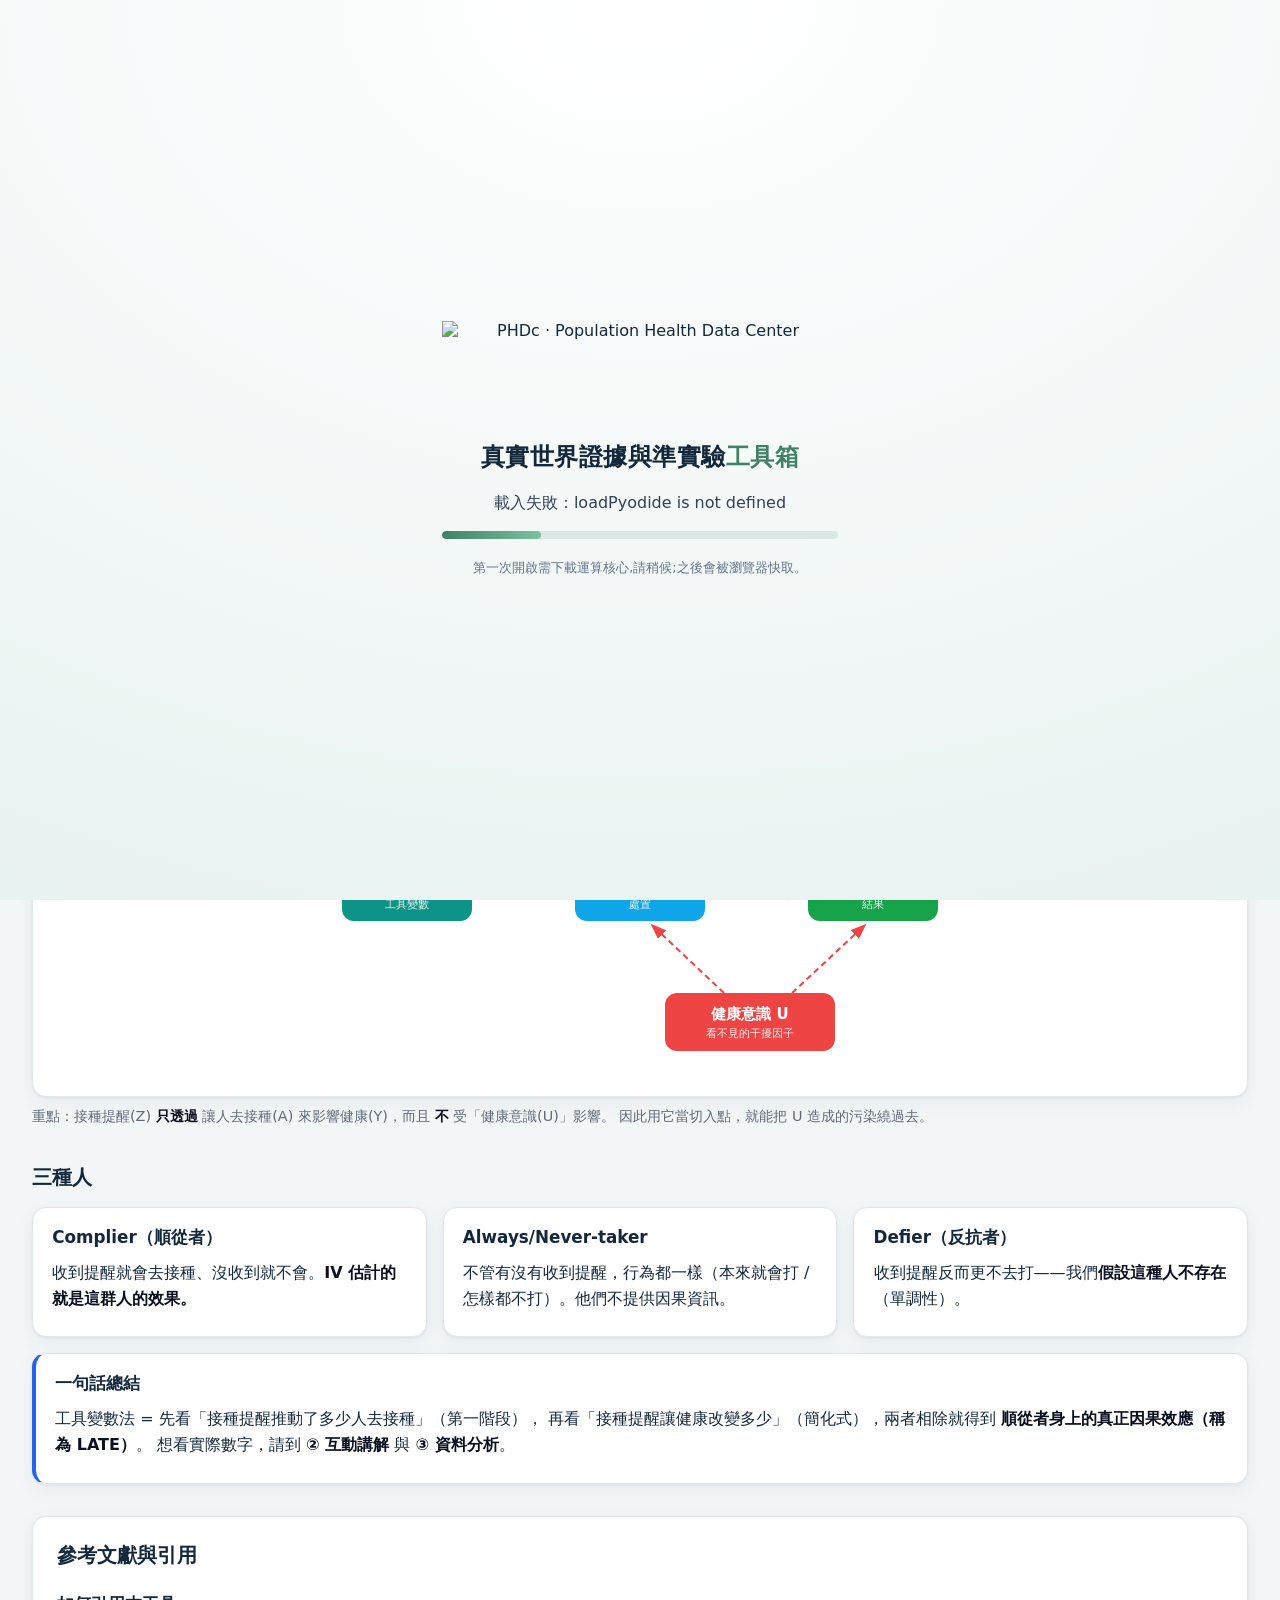
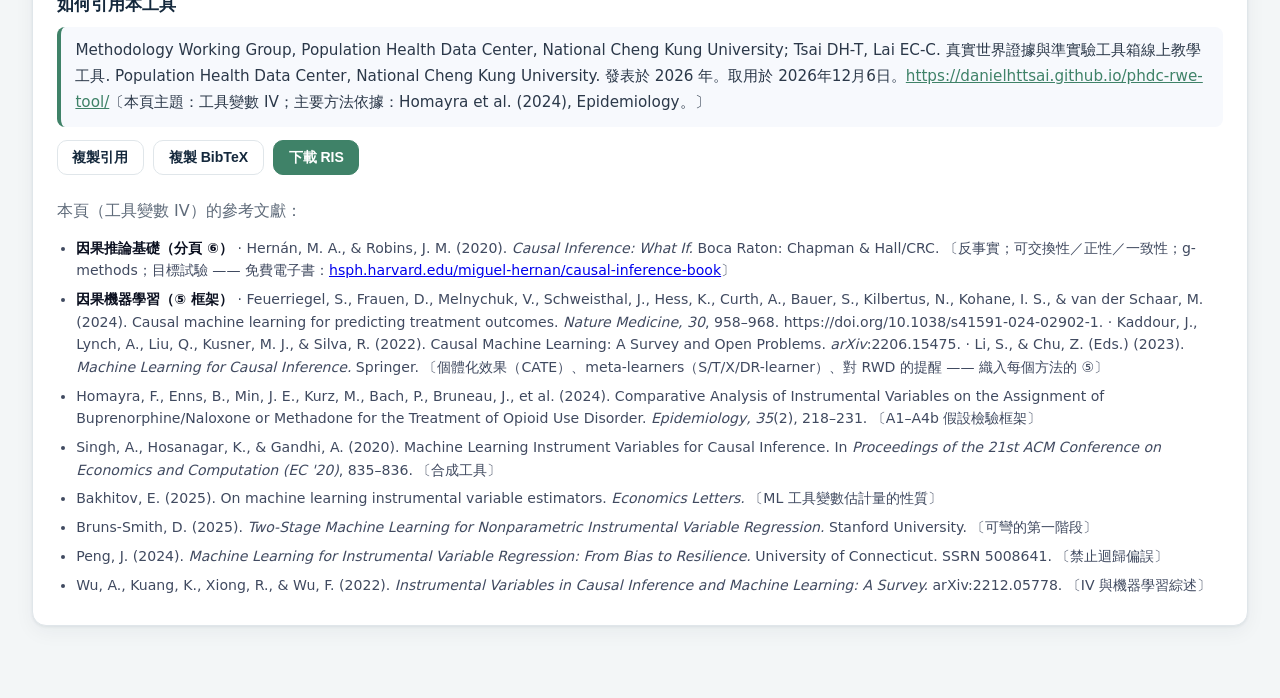
==== commit 3cab6b88: "Expand the SR/MA tab with the full Cochrane Handbook crawl Substantially deepen the Systematic Revie" ====
--- a/docs/index.html
+++ b/docs/index.html
@@ -4,10 +4,10 @@
 <meta charset="utf-8" />
 <meta name="viewport" content="width=device-width, initial-scale=1" />
 <title>真實世界證據與準實驗工具箱 RWE and Quasi-experimental Toolbox</title>
-<link rel="stylesheet" href="styles.css?v=115" />
+<link rel="stylesheet" href="styles.css?v=120" />
 <script src="https://cdn.plot.ly/plotly-2.35.2.min.js" charset="utf-8"></script>
 <script src="https://cdn.jsdelivr.net/pyodide/v0.26.4/full/pyodide.js"></script>
-<script src="pyodide-bridge.js?v=44"></script>
+<script src="pyodide-bridge.js?v=47"></script>
 <!-- 本檔由 build_docs.py 產生,請勿手改;來源為 frontend/index.html -->
 </head>
 <body>
@@ -38,6 +38,7 @@
         <option value="pssa" data-en="PSSA · Prescription sequence symmetry">PSSA · 處方順序對稱</option>
         <option value="tscan" data-en="TreeScan · Tree-based scan statistic">TreeScan · 樹狀掃描統計</option>
         <option value="wce" data-en="WCE · Weighted cumulative exposure">WCE · 加權累積暴露</option>
+        <option value="transport" data-en="Transportability · extend to a target population">可轉移性 · 搬到目標族群</option>
       </select>
     </label>
     <div class="subtabs">
@@ -50,6 +51,8 @@
     </div>
     <button class="tab tab-sep" id="chooseTab" data-en="Which one?">怎麼選</button>
     <button class="tab" id="dataTab" data-en="Databases">資料庫</button>
+    <button class="tab" id="missTab" data-en="Missing data">缺失資料</button>
+    <button class="tab" id="srmaTab" data-en="SR &amp; meta-analysis">系統性回顧</button>
   </nav>
   <button id="langToggle" class="lang-toggle" type="button" title="切換中／英文" aria-label="Language">EN</button>
 </header>
@@ -5117,6 +5120,92 @@
     </div>
   </section>
 
+  <!-- ===================== Transportability ① 是什麼 ===================== -->
+  <section id="transportlearn" class="panel">
+    <h1 data-en="Transportability: carry an effect from where you measured it to where you need it">可轉移性：把效果從「量到的地方」搬到「要用的地方」</h1>
+    <p class="lead" data-en="You estimated a treatment effect in a <b>study</b> (say a trial), but you need it for a <b>target</b> population that looks different. If the effect is <b>modified</b> by a characteristic X (it helps some people more than others) and X is distributed differently in the target, the study effect is the <b>wrong number</b> for the target. Transportability re-weights or re-standardises the study to the target's mix of effect modifiers.">你在一個<b>研究</b>（例如試驗）裡估到了治療效果，但你要用在一個長得不一樣的<b>目標</b>族群。如果效果會被某個特徵 X <b>修飾</b>（對某些人比較有效）、而 X 在目標族群的分布不同，那研究的效果對目標來說就是<b>錯的數字</b>。可轉移性把研究「重新加權／標準化」成目標的效果修飾子組成。</p>
+    <div class="card scene"><h3 data-en="Same treatment, two populations — the effect travels only if you adjust for who differs">同一個治療、兩個族群——效果要搬得動，得先校正「誰不一樣」</h3>
+      <div id="transportScene" class="chart"></div>
+      <p class="caption" data-en="The study (blue) is shifted on the effect modifier X; the target (orange) sits elsewhere. Because the effect grows with X, the study's average effect ≠ the target's. Synthetic teaching data.">研究（藍）在效果修飾子 X 上偏一邊；目標（橘）在另一邊。因為效果會隨 X 變大，研究的平均效果 ≠ 目標的。合成教學資料。</p></div>
+    <div class="card info"><h3 data-en="Transportability vs generalizability">可轉移性 vs 可推廣性</h3>
+      <p data-en="<b>Generalizability</b> = the target is a <b>subset</b> of the study population (you scale within). <b>Transportability</b> = the target is (partly) <b>outside</b> the study — a different population, country or time. Both rely on the same engine: model how the <b>effect modifiers</b> differ, then standardise or weight. (Adamson et al. 2026, ISPE framework; Inoue &amp; Hsu 2024; Bareinboim &amp; Pearl.)">"<b>可推廣性（generalizability）</b>＝目標是研究族群的<b>子集</b>（往內縮放）。<b>可轉移性（transportability）</b>＝目標（部分）<b>在研究之外</b>——不同族群、國家或年代。兩者引擎相同：把<b>效果修飾子</b>的差異建模，再標準化或加權。（Adamson 等 2026 ISPE 框架；Inoue &amp; Hsu 2024；Bareinboim &amp; Pearl。）</p></div>
+    <details class="term"><summary data-en="Show terminology">看專有名詞解釋</summary>
+      <div class="tdef"><h4>效果修飾子 <span class="en">effect modifier</span></h4><p data-en="A variable that changes the SIZE of the treatment effect — the drug helps younger patients more than older ones, say. It is different from a confounder (which biases the effect) and from a variable that only shifts the outcome level. Transportability is only needed when an effect modifier is distributed differently in the target than in the study.">一個會改變「治療效果<b>大小</b>」的變數——例如藥對年輕病人比對年長病人更有效。它和混淆因子（會讓效果偏掉）不同，也和「只改變結果水準」的變數不同。只有當效果修飾子在目標與研究的分布不同時，才需要可轉移性。</p></div>
+      <div class="tdef"><h4>選樣反機率加權 <span class="en">inverse odds of selection weighting (IOSW)</span></h4><p data-en="Weight each study subject by the odds of belonging to the target rather than the study, given their covariates. This makes the re-weighted study sample look like the target's covariate mix, so its average effect becomes the target's. The twin approach is standardisation: fit the effect surface and average it over the target's covariates.">用每個研究受試者「在共變項之下，屬於目標 vs 屬於研究」的勝算當權重。這讓重新加權後的研究樣本長得像目標的共變項組成，平均效果就變成目標的。孿生做法是標準化：配出效果曲面，再對目標的共變項取平均。</p></div>
+    </details>
+  </section>
+
+  <!-- ===================== Transportability ② 互動講解 ===================== -->
+  <section id="transportplay" class="panel">
+    <div class="banner" data-en="⚠ The built-in data is <b>purely fictional, synthetic demo data</b>, not real data, for teaching only.">⚠ 本工具的內建資料為<b>純屬虛構的合成示範資料</b>，非真實資料，僅供教學展示。</div>
+    <h1 data-en="Interactive: slide the target's effect-modifier mean, watch the study effect go wrong and transport fix it">互動：拉動目標的效果修飾子平均，看研究效果歪掉、轉移把它救回</h1>
+    <p class="lead" data-en="The study population sits at a fixed mean on the effect modifier X. Drag the <b>target</b>'s mean. The study effect (naive) stays put — it does not know about the target — while <b>standardisation</b> and <b>inverse-odds weighting</b> track the target's true effect. The further apart the two populations, the bigger the naive error (and the more weighting strains).">研究族群在效果修飾子 X 上固定在某個平均。拖動<b>目標</b>的平均。研究效果（天真）不動——它根本不知道目標——而<b>標準化</b>與<b>選樣反機率加權</b>會跟著目標的真實效果跑。兩族群差越多，天真的誤差越大（加權也越吃力）。</p>
+    <div class="controls"><label><span data-en="Target's mean on the effect modifier X:">目標在效果修飾子 X 的平均：</span><b id="transportMtVal">0.5</b>
+      <input type="range" id="transportMtSlider" min="-0.6" max="1.4" value="0.5" step="0.1" /></label></div>
+    <div class="play-grid">
+      <div class="stat"><div class="stat-label" data-en="Target truth">目標真值</div><div class="stat-num" id="transportTruth">–</div><div class="stat-foot" data-en="the answer we want">我們要的答案</div></div>
+      <div class="stat"><div class="stat-label" data-en="Study effect (naive)">研究效果（天真）</div><div class="stat-num" id="transportNaive">–</div><div class="stat-foot" data-en="ignores the target">忽略目標</div></div>
+      <div class="stat"><div class="stat-label" data-en="Standardisation">標準化</div><div class="stat-num" id="transportStd">–</div><div class="stat-foot" data-en="recovers the target">救回目標</div></div>
+      <div class="stat"><div class="stat-label" data-en="IOSW">選樣反機率加權</div><div class="stat-num" id="transportIosw">–</div><div class="stat-foot" data-en="recovers the target">救回目標</div></div>
+    </div>
+    <div id="transportPlayChart" class="chart"></div>
+    <p class="caption" id="transportPlayReading"></p>
+  </section>
+
+  <!-- ===================== Transportability ③ 資料分析 ===================== -->
+  <section id="transportanalyze" class="panel">
+    <h1 data-en="Data analysis: transport the study effect to the target">資料分析：把研究效果搬到目標</h1>
+    <p class="lead" data-en="Load the built-in example (a randomised study + a target with only covariates), and the tool estimates the target effect three ways: the study's own effect (naive), standardisation (g-formula), and inverse-odds-of-selection weighting.">載入內建範例（一個隨機研究＋一個只有共變項的目標），工具用三種方式估目標效果：研究自己的效果（天真）、標準化（g-formula）、選樣反機率加權。</p>
+    <div class="datasource">
+      <button id="useTransportExample" class="btn primary" data-en="Load built-in example">載入內建範例</button>
+      <span id="transportDataStatus" class="muted" data-en="No data loaded yet">尚未載入資料</span>
+    </div>
+    <div id="transportAnalyzeOut" class="hidden">
+      <h2 data-en="The target effect, three ways">目標效果，三種算法</h2>
+      <div id="transportAnalyzeChart" class="chart"></div>
+      <div class="result-cards" id="transportAnalyzeCards"></div>
+    </div>
+    <hr class="merge-sep" />
+    <h2 class="merge-sas" data-en="R / SAS code: the key steps for transportability">R／SAS 程式：可轉移性的關鍵步驟</h2>
+    <div class="sas-note" data-en="Illustrative <b>key steps</b>, not a full runnable program — swap in your own dataset / variable names.">教學用的<b>關鍵步驟</b>示意，非可直接執行的完整程式；資料集／變數名稱請換成你自己的。</div>
+    <div class="card"><h3 data-en="Step 0 — stack study + target with a selection indicator S">步驟 0 — 把研究＋目標疊起來，加一個選樣指標 S</h3>
+      <pre class="sas"><code>data both; set study(in=a) target(in=b);
+   S = a;            <span class="cm">/* 1 = study (has A, Y), 0 = target (covariates only) */</span>
+run;</code></pre>
+      <p data-en="The target rows carry only the effect modifiers; the study rows carry treatment and outcome too.">目標的列只帶效果修飾子；研究的列另外帶治療與結果。</p></div>
+    <div class="card"><h3 data-en="Step 1 — IOSW: model selection, weight the study by the odds of being target">步驟 1 — IOSW：建選樣模型，用「屬於目標的勝算」加權研究</h3>
+      <pre class="sas"><code><span class="cm"># R: weights = (1-p)/p where p = P(S=1 | X)</span>
+sel &lt;- glm(S ~ X, family = binomial, data = both)
+p   &lt;- predict(sel, type = "response")[both$S == 1]
+w   &lt;- (1 - p) / p
+fit &lt;- lm(Y ~ A, data = study, weights = w)   <span class="cm"># coefficient on A = target effect</span></code></pre>
+      <p data-en="The weights bend the study sample's covariate distribution onto the target's, so the weighted treatment contrast estimates the target effect.">權重把研究樣本的共變項分布扳成目標的，於是加權後的治療對比估的就是目標效果。</p></div>
+    <div class="card"><h3 data-en="Step 2 — standardisation (g-formula): fit the effect surface, average over the target">步驟 2 — 標準化（g-formula）：配效果曲面，對目標取平均</h3>
+      <pre class="sas"><code><span class="cm"># R: outcome model with A×X, then average the A=1−A=0 gap over target X</span>
+out &lt;- lm(Y ~ A * X, data = study)
+d1  &lt;- predict(out, transform(target, A = 1))
+d0  &lt;- predict(out, transform(target, A = 0))
+mean(d1 - d0)                                  <span class="cm"># transported target effect</span></code></pre>
+      <p data-en="Doubly-robust transport combines both (e.g. R packages: <code>causaleffect</code>, <code>genRCT</code>, <code>transportr</code>); only one of the two models needs to be right.">雙重穩健轉移把兩者合起來（如 R 套件 <code>genRCT</code>、<code>transportr</code>）；兩個模型只要一個對就不偏。</p></div>
+  </section>
+
+  <!-- ===================== Transportability ④ 假設檢驗 ===================== -->
+  <section id="transportassume" class="panel">
+    <h1 data-en="Can we trust this transport? Five checks">這個轉移可不可信？五道體檢</h1>
+    <p class="lead" data-en="Transportability rests on assumptions that are mostly <b>not testable from data</b> (blue). The key one: no unmeasured effect modifier that is distributed differently across the populations. What you CAN check: positivity (the target lies inside the study's covariate support) and how far apart the populations are. Green = fine, amber = watch out, red = problem, blue = needs domain judgement.">可轉移性建立在大多<b>無法用資料檢驗</b>的假設上（藍卡）。最關鍵的：沒有未測量、且在兩族群分布不同的效果修飾子。可以檢的是：正性（目標落在研究的共變項支持內）、以及兩族群差多遠。綠燈沒問題、黃燈要留意、紅燈有狀況、藍燈需領域判斷。</p>
+    <div id="transportOverall" class="overall hidden"></div>
+    <div id="transportAssumeCards" class="assume-cards"></div>
+    <p id="transportAssumeHint" class="muted" data-en="Loading…">載入中…</p>
+  </section>
+
+  <!-- ===================== Transportability ⑤ 用 AI 強化 ===================== -->
+  <section id="transportml" class="panel">
+    <h1 data-en="Boost with AI: flexible models &amp; transporting prediction models">用 AI 強化：彈性模型，以及「搬動預測模型」</h1>
+    <p class="lead" data-en="Causal ML sharpens both transport steps; and there is a whole parallel literature on transporting <b>prediction</b> models (not just effects) across sites.">因果機器學習能把兩個轉移步驟都磨利；另外還有一整條平行文獻在討論把<b>預測</b>模型（不只效果）跨機構搬動。</p>
+    <div class="card info"><h3 data-en="① Flexible nuisance models, doubly-robust transport">① 彈性輔助模型、雙重穩健轉移</h3><p data-en="Replace the logistic selection model and the linear outcome model with gradient boosting / Super Learner, inside a doubly-robust transport estimator — so the transported effect stays valid if <b>either</b> the selection or the outcome model is right, and you capture non-linear effect modification.">把選樣的 logistic 模型與結果的線性模型換成梯度提升／Super Learner，放進雙重穩健的轉移估計式——這樣只要選樣或結果模型<b>其一</b>對，轉移就有效，也能抓到非線性的效果修飾。</p></div>
+    <div class="card info"><h3 data-en="② Transporting prediction models across sites">② 跨機構搬動預測模型</h3><p data-en="A risk model trained at hospital A often degrades at hospital B (different case-mix, coding, equipment). Work on <b>model transportability</b> studies when and how a model holds up, and uses explainable-AI to diagnose the shift — e.g. acute-kidney-injury prediction across sites (Song et al. 2020, Nat Commun) and adolescent-suicide prediction (Zang et al. 2024). This is about transporting a <b>predictor</b>, a cousin of transporting an <b>effect</b>.">在 A 醫院訓練的風險模型，到 B 醫院常常變差（病人組成、編碼、儀器不同）。<b>模型可轉移性</b>研究模型何時／如何撐得住，並用可解釋 AI 診斷偏移——例如跨機構的急性腎損傷預測（Song 等 2020, Nat Commun）與青少年自殺預測（Zang 等 2024）。這是搬動<b>預測模型</b>，與搬動<b>效果</b>是表親。</p></div>
+  </section>
+
   <!-- ===================== ⑥ What if（每法一個面板）===================== -->
   <!-- 內容為原創白話改寫的因果推論概念，標註出處《Causal Inference: What If》(Hernán & Robins 2020)，未照抄原文。 -->
 
@@ -5674,6 +5763,20 @@
     </div>
   </section>
 
+  <section id="transportwhatif" class="panel">
+    <h1 data-en="⑥ What if…? Transportability in the language of counterfactuals">⑥ 如果……？用反事實的語言看「可轉移性」</h1>
+    <p class="lead" data-en="The target's counterfactual contrast Yᵃ⁼¹ − Yᵃ⁼⁰ is what you want, but you only saw it in the study. A <b>selection</b> node S (study vs target) sits over the effect modifier X; as long as S is independent of the counterfactual <b>given X</b> (no unmeasured, differentially-distributed modifier), you can recover the target effect by standardising or weighting over X.">你要的是目標族群的反事實對比 Yᵃ⁼¹ − Yᵃ⁼⁰，但你只在研究裡看到它。一個<b>選樣</b>節點 S（研究 vs 目標）壓在效果修飾子 X 上；只要在<b>給定 X</b> 下 S 與反事實獨立（沒有未測、且分布不同的修飾子），就能用對 X 標準化／加權把目標效果救回來。</p>
+    <div class="card scene"><h3 data-en="The transportability DAG / SWIG — selection over the effect modifier">可轉移性的 DAG／SWIG —— 選樣壓在效果修飾子上</h3>
+      <div class="whatif-pair"><div class="whatif-col"><p class="caption" data-en="Causal structure (DAG)">因果結構圖（DAG）</p><div id="whatifScene_transport" class="chart"></div></div><div class="whatif-col"><p class="caption" data-en="Counterfactual intervention graph (SWIG): set treatment to a → counterfactual Yᵃ in the target">反事實介入圖（SWIG）：把治療設成 a → 目標的反事實 Yᵃ</p><div id="swigScene_transport" class="chart"></div></div></div>
+    </div>
+    <div class="cards">
+      <div class="card"><h3 data-en="① Counterfactual &amp; estimand">① 反事實與估計目標</h3><p data-en="The target population's average effect E_target[Yᵃ⁼¹ − Yᵃ⁼⁰] — not the study's.">目標族群的平均效果 E_target[Yᵃ⁼¹ − Yᵃ⁼⁰]——不是研究的。</p></div>
+      <div class="card"><h3 data-en="② Identification conditions">② 辨識條件</h3><p data-en="Exchangeability over selection given X (S ⫫ Yᵃ | X), positivity of selection (target ⊆ study support), consistency, and effect modifiers measured in both.">在 X 下對選樣可交換（S ⫫ Yᵃ | X）、選樣正性（目標 ⊆ 研究支持）、一致性、效果修飾子兩邊都量到。</p></div>
+      <div class="card"><h3 data-en="③ Where exchangeability comes from">③ 可交換性從哪借</h3><p data-en="From measuring every effect modifier whose distribution differs across populations — then standardising / weighting removes the difference.">來自「量到每一個在兩族群分布不同的效果修飾子」——標準化／加權再把差異消掉。</p></div>
+      <div class="card"><h3 data-en="④ In the literature">④ 對應文獻</h3><p data-en="Adamson et al. 2026 (ISPE framework); Inoue &amp; Hsu 2024; Westreich/Edwards/Lesko; Dahabreh et al.; Bareinboim &amp; Pearl. Free book: Hernán &amp; Robins, <i>What If</i>.">Adamson 等 2026（ISPE 框架）；Inoue &amp; Hsu 2024；Westreich／Edwards／Lesko；Dahabreh 等；Bareinboim &amp; Pearl。免費書：Hernán &amp; Robins, <i>What If</i>。</p></div>
+    </div>
+  </section>
+
   <!-- ===================== ⑦ SAS 程式（每法一個面板，關鍵步驟）===================== -->
   <!-- 教學用關鍵步驟示意；SAS PROC 語法為示範，非可直接執行的完整程式。 -->
 
@@ -5736,7 +5839,7 @@
     </div>
 
     <div class="card scene">
-      <h3 data-en="All 22 methods correct their naive bias back to the truth (grouped by family; mediation recovers the true direct effect)">二十二種方法，各自把「天真偏誤」修回真值（按家族分組；中介分析還原真正的直接效果）</h3>
+      <h3 data-en="All 23 methods correct their naive bias back to the truth (grouped by family; mediation recovers the true direct effect, transportability the target-population effect)">二十三種方法，各自把「天真偏誤」修回真值（按家族分組；中介分析還原真正的直接效果，可轉移性還原目標族群的效果）</h3>
       <p data-en="Each method's truth is on a <b>different scale</b> (an effect difference, an odds ratio, a rate ratio, a level change…), so here every estimate is divided by <b>its own truth</b>: 1.0 means perfectly recovered. <b>Amber</b> = the naive comparison (pulled off 1.0 by confounding / immortal time / depletion); <b>teal</b> = the method's corrected estimate (back near 1.0). The bars are grouped into design <b>families</b> (borrowed exogenous variation · borrowed timing · self-controlled · target-trial emulation · active-comparator new-user · sampling · proxies/negative controls · mechanism/mediation) — different ways of recovering the truth, all landing near 1.0.">
         每種方法的真值在<b>不同的尺度</b>上（效果差、勝算比、率比、水準變化……），所以這裡把每個估計都除以
         <b>它自己的真值</b>：1.0＝完全命中。<b>琥珀色</b>＝天真比較（被混淆／immortal time／易感者耗竭從 1.0 帶偏）；
@@ -5894,6 +5997,11 @@
             <td data-en="Screen one vaccine against a whole hierarchy of adverse events (an ICD tree) — which outcome nodes show an excess too extreme for the 'vaccine does nothing' world">用一劑疫苗對「一整棵分層的不良事件（ICD 樹）」做安全性篩檢——哪些結果節點的超額極端到不像「疫苗沒作用」的世界</td>
             <td data-en="No single effect — a label-permutation null is the control; scan the whole tree for the most extreme node (multiplicity-controlled)">不估單一效果——用「打亂暴露標籤的排列虛無」當對照，掃描整棵樹找最極端節點（已控多重比較）</td>
             <td data-en="A meaningful tree, a constant baseline across nodes, and no unmodelled confounding (else the permutation null is wrong)">樹有意義、各節點基準為常數、無未建模混淆（否則排列虛無不對）</td></tr>
+          <tr><td colspan="4" class="famhdr" data-en="Family · transportability / generalizability (carry an effect to a different target population)">家族 · 可轉移性／泛化（把效果搬到不同的目標族群）</td></tr>
+          <tr><td>Transport</td>
+            <td data-en="A vaccine's efficacy was measured in a (randomised) study in one population, but your target population has a different mix of effect modifiers (e.g. older, more comorbid)">疫苗效力是在某個族群的（隨機）研究裡量到的，但你的目標族群效果修飾子分布不同（例如更年長、共病更多）</td>
+            <td data-en="Not for confounding — the study is already unbiased; you borrow the measured effect-modifier distribution to re-weight / standardise to the target">不是用來校混淆——研究本身已無偏；借的是已測效果修飾子的分布，用來把效果加權／標準化到目標族群</td>
+            <td data-en="Conditional transportability: every effect modifier that differs between the two populations is measured, plus overlap of their distributions">條件可轉移性：兩族群間有差異的效果修飾子全部都測得到，且兩者分布有重疊</td></tr>
         </tbody>
       </table>
     </div>
@@ -5940,12 +6048,14 @@
           <tr><td colspan="3" class="famhdr" data-en="Family · signal detection (hypothesis-generating)">家族 · 訊號偵測（產生假說）</td></tr>
           <tr><td>PSSA</td><td data-en="New-start dates of two drugs for the same people, within an observation window">同一群人兩種藥的新起始日期，一段觀察窗</td><td data-en="A trend-adjusted order-asymmetry ratio (aSR) as an A→B signal">校正趨勢後的「先後不對稱」比（aSR），作為 A→B 訊號</td></tr>
           <tr><td>TreeScan</td><td data-en="Exposure vs not, plus many outcomes arranged on a hierarchical tree (e.g. ICD codes)">暴露 vs 否，以及落在一棵階層樹上的多種結果（如 ICD 碼）</td><td data-en="Not a single effect — which outcome nodes carry a signal (after controlling multiplicity)">不是單一效果，而是「哪些結果節點有訊號」（控制多重比較後）</td></tr>
+          <tr><td colspan="3" class="famhdr" data-en="Family · transportability / generalizability">家族 · 可轉移性／泛化</td></tr>
+          <tr><td>Transport</td><td data-en="Individual-level study data (treatment, outcome, effect modifiers) + the effect-modifier distribution of the target population">研究的個體層資料（治療、結果、效果修飾子）＋目標族群的效果修飾子分布</td><td data-en="The effect in the target population (standardise / inverse-odds-of-selection weighting)">目標族群裡的效果（用標準化／反選樣勝算加權）</td></tr>
         </tbody>
       </table>
     </div>
 
     <h2 data-en="Decision tree: click through to your best-fit design">決策樹：點一點，挑出最適合的設計</h2>
-    <p class="caption" data-en="Built on the pharmacoepidemiology &quot;anchor&quot; approach, this puts the common study designs and this toolbox's 22 methods (incl. mediation) in <b>one clickable tree</b>. Answer each question about your study and it lands on the best-fit recommendation. <b>✓</b> = implemented here (jump straight to it); <b>↗</b> = related design, for reference.">建構在藥物流行病學的「錨點（anchor）」取向上，把<b>常見研究設計</b>與<b>本工具箱的 22 種方法（含中介分析）</b>合進<b>同一棵可點擊的樹</b>。順著你的研究情境一題一題點下去，最後會落在最適合的建議。<b>✓</b>＝本工具箱已實作（可直接前往）；<b>↗</b>＝延伸設計，供參考。</p>
+    <p class="caption" data-en="Built on the pharmacoepidemiology &quot;anchor&quot; approach, this puts the common study designs and this toolbox's 23 methods (incl. mediation &amp; transportability) in <b>one clickable tree</b>. Answer each question about your study and it lands on the best-fit recommendation. <b>✓</b> = implemented here (jump straight to it); <b>↗</b> = related design, for reference.">建構在藥物流行病學的「錨點（anchor）」取向上，把<b>常見研究設計</b>與<b>本工具箱的 23 種方法（含中介分析與可轉移性）</b>合進<b>同一棵可點擊的樹</b>。順著你的研究情境一題一題點下去，最後會落在最適合的建議。<b>✓</b>＝本工具箱已實作（可直接前往）；<b>↗</b>＝延伸設計，供參考。</p>
     <div class="flow-legend">
       <span data-en="<b>✓</b> implemented in this toolbox (clickable)"><b>✓</b> 本工具箱已實作（可點擊前往）</span>
       <span data-en="<b>↗</b> other related design, for reference"><b>↗</b> 其他延伸設計，供參考</span>
@@ -6006,6 +6116,20 @@
       <div class="card"><h3 data-en="Linked deaths &amp; registries">連結死亡與登錄</h3><p data-en="Linkage to mortality and disease registries enables <b>survival</b> outcomes (survival RDD, CCW) and the <b>event-dependent observation</b> SCCS when the event is death. <b>Weak on:</b> outpatient drug detail unless pharmacy is also linked.">連結死亡與疾病登錄能做<b>存活</b>結果（存活型 RDD、CCW）與結果為死亡時的<b>事件相依觀察期</b> SCCS。<b>弱點：</b>除非也連藥局，否則門診用藥細節有限。</p></div>
       <div class="card"><h3 data-en="Biobank / genomic">生物資料庫／基因</h3><p data-en="Biobanks linking genomes to EHR (e.g. Taiwan Biobank, UK Biobank) enable <b>instrumental variables / Mendelian randomization</b> — a genetic variant as the as-good-as-random instrument. <b>Weak on:</b> volunteer selection, age range.">把基因連到 EHR 的生物資料庫（如台灣人體生物資料庫、UK Biobank）能做<b>工具變數／孟德爾隨機化</b>——用基因變異當近似隨機的工具。<b>弱點：</b>自願者選擇、年齡範圍。</p></div>
       <div class="card"><h3 data-en="Policy / eligibility cutoffs">政策／資格切點</h3><p data-en="When the database captures a <b>policy date</b>, a <b>reimbursement threshold</b>, or an <b>age-eligibility cutoff</b>, you can borrow a quasi-random structure: <b>RDD</b> (a sharp cutoff), <b>DiD</b> (policy + control group), <b>ITS</b> (a single series over time).">當資料庫記到<b>政策日</b>、<b>給付門檻</b>或<b>年齡資格切點</b>，就能借準隨機結構：<b>RDD</b>（明確切點）、<b>DiD</b>（政策＋對照組）、<b>ITS</b>（單一序列的時間趨勢）。</p></div>
+    </div>
+
+    <h2 data-en="Different fields, different data sources → different methods">不同領域、不同資料來源 → 不同方法</h2>
+    <p class="lead" data-en="Pharmacoepidemiology is not the only game. Each field has its own signature data, and that data dictates which designs are even possible — aggregate sales data only supports ecological/time-series work, while patient-linked registries open up self-controlled and target-trial designs. A non-exhaustive map:">藥物流行病學不是唯一。每個領域都有自己的招牌資料，而那份資料決定了你「能不能」用某種設計——只有<b>彙總銷售</b>資料就只能做生態學／時間序列，<b>可連結個人</b>的登錄資料才打得開自我對照與目標試驗。一份（不完整的）對照：</p>
+    <div class="cards cards-3">
+      <div class="card"><h3 data-en="Drug exposure / sales (multinational)">藥物暴露／銷售（跨國）</h3><p data-en="<b>IQVIA MIDAS</b> (drug sales &amp; volumes across ~90 countries) and audit/utilization data are <b>aggregate, not patient-level</b>: you see how much was sold, not who took it. <b>Powers:</b> drug-utilization research, <b>ITS</b> on a policy's effect on prescribing, ecological / cross-country comparisons. <b>Weak on:</b> individual outcomes, confounding — no person-level causal contrast.">「<b>IQVIA MIDAS</b>」（涵蓋約 90 國的藥品銷售與用量）與稽核／用量資料是<b>彙總、非個人層級</b>：你看得到賣了多少、看不到誰吃了。<b>撐得起：</b>藥物使用研究、政策對處方影響的 <b>ITS</b>、生態學／跨國比較。<b>弱點：</b>個人結果、混淆——沒有人層級的因果對比。</p></div>
+      <div class="card"><h3 data-en="Antimicrobials / infectious disease">抗微生物藥物／感染科</h3><p data-en="<b>Point-prevalence surveys (Global-PPS)</b>, <b>ESAC-Net</b>, WHO <b>GLASS</b> capture antibiotic use and resistance. <b>Powers:</b> the <b>PPS</b> design itself (a snapshot of prevalence), <b>ITS</b> on stewardship interventions, ecological use-vs-resistance. <b>Weak on:</b> following individuals over time; causal effect of one patient's exposure.">「<b>點盛行率調查（Global-PPS）</b>」、「<b>ESAC-Net</b>」、WHO 的「<b>GLASS</b>」記錄抗生素使用與抗藥性。<b>撐得起：</b><b>PPS</b> 設計本身（盛行率快照）、抗生素管理介入的 <b>ITS</b>、使用 vs 抗藥性的生態學。<b>弱點：</b>追蹤個人隨時間；單一病人暴露的因果效果。</p></div>
+      <div class="card"><h3 data-en="Oncology / cancer registries">腫瘤／癌症登錄</h3><p data-en="<b>SEER</b>, national cancer registries (e.g. Taiwan Cancer Registry), often linked to claims (SEER-Medicare). Rich on stage, histology, survival. <b>Powers:</b> survival cohorts, <b>RDD</b> at stage/age treatment thresholds, mediation (biomarker on the path). <b>Weak on:</b> outpatient drugs unless linked, lead-time / detection bias.">「<b>SEER</b>」、各國癌症登錄（如台灣癌症登錄），常與理賠連結（SEER-Medicare）。期別、組織型、存活很豐富。<b>撐得起：</b>存活世代、依期別／年齡治療門檻的 <b>RDD</b>、中介（路徑上的生物標記）。<b>弱點：</b>未連結時的門診用藥、領先時間／偵測偏誤。</p></div>
+      <div class="card"><h3 data-en="Global burden / ecological">全球疾病負擔／生態</h3><p data-en="<b>GBD (IHME)</b>, WHO Global Health Observatory aggregate mortality &amp; risk-factor estimates by country-year. <b>Powers:</b> ecological / cross-country <b>DiD</b> and <b>ITS</b> on policies, comparative risk assessment. <b>Weak on:</b> the ecological fallacy — group-level associations need not hold for individuals.">「<b>GBD（IHME）</b>」、WHO 全球衛生觀測站彙總各國各年的死亡與風險因子估計。<b>撐得起：</b>政策的生態學／跨國 <b>DiD</b> 與 <b>ITS</b>、比較風險評估。<b>弱點：</b>生態謬誤——群體層級的關聯不必然適用於個人。</p></div>
+      <div class="card"><h3 data-en="Vaccine safety surveillance">疫苗安全監測</h3><p data-en="<b>VAERS</b> &amp; WHO <b>VigiBase</b> (spontaneous reports) and the linked <b>Vaccine Safety Datalink (VSD)</b>. <b>Powers:</b> <b>SCCS</b> and <b>TND</b>, <b>sequential</b> safety testing, and <b>TreeScan</b> across an outcome tree; disproportionality on spontaneous reports. <b>Weak on:</b> under-reporting &amp; stimulated reporting in spontaneous systems.">「<b>VAERS</b>」與 WHO「<b>VigiBase</b>」（自發通報），以及可連結的「<b>疫苗安全資料連結（VSD）</b>」。<b>撐得起：</b><b>SCCS</b> 與 <b>TND</b>、<b>序列</b>安全監測、對結果樹的 <b>TreeScan</b>；自發通報的不相稱性分析。<b>弱點：</b>自發系統的低報與被刺激通報。</p></div>
+      <div class="card"><h3 data-en="High-resolution ICU / critical care">重症／ICU 高解析</h3><p data-en="<b>MIMIC-IV</b>, <b>eICU</b>, AmsterdamUMCdb: dense, time-stamped vitals, labs, drips. <b>Powers:</b> <b>time-varying treatment</b> designs (g-methods / marginal structural models, CCW), <b>target-trial emulation</b> on minute-by-minute care. <b>Weak on:</b> single-centre selection, immortal-time traps if time zero is mishandled.">「<b>MIMIC-IV</b>」、「<b>eICU</b>」、AmsterdamUMCdb：密集、有時間戳的生命徵象、檢驗、點滴。<b>撐得起：</b><b>時變治療</b>設計（g-methods／邊際結構模型、CCW）、對逐分鐘照護的<b>目標試驗模擬</b>。<b>弱點：</b>單中心選擇、時間零點沒處理好就中 immortal-time。</p></div>
+      <div class="card"><h3 data-en="Maternal &amp; perinatal">母嬰／圍產</h3><p data-en="Birth / perinatal registries linking mother and baby across pregnancies. <b>Powers:</b> <b>sibling-controlled</b> comparisons (a within-family self-control for shared genetics/environment), <b>negative controls</b>, and target-trial emulation of pregnancy exposures. <b>Weak on:</b> confounding by indication for the maternal condition itself.">連結母親與嬰兒、跨懷孕的出生／圍產登錄。<b>撐得起：</b><b>手足對照</b>（家庭內自我對照，控掉共享的基因／環境）、<b>陰性對照</b>、孕期暴露的目標試驗模擬。<b>弱點：</b>母體疾病本身的適應症混淆。</p></div>
+      <div class="card"><h3 data-en="Spontaneous reporting / signals">自發通報／安全訊號</h3><p data-en="<b>FAERS</b> (US) &amp; WHO <b>VigiBase</b> — spontaneous adverse-event reports for any drug. <b>Powers:</b> hypothesis-generating signal detection: <b>disproportionality</b> (ROR/PRR), <b>TreeScan</b> across an event hierarchy, <b>PSSA</b> for prescribing cascades. <b>Weak on:</b> no denominator, reporting biases — signals need confirmation in a proper cohort.">「<b>FAERS</b>」（美國）與 WHO「<b>VigiBase</b>」——任何藥的自發不良事件通報。<b>撐得起：</b>產生假說的訊號偵測：<b>不相稱性</b>（ROR／PRR）、對事件階層的 <b>TreeScan</b>、處方瀑布的 <b>PSSA</b>。<b>弱點：</b>沒有分母、通報偏誤——訊號要在正規世代裡確認。</p></div>
+      <div class="card"><h3 data-en="Environmental / exposure">環境暴露</h3><p data-en="Air-pollution monitors, weather, and area-level exposures linked to health records by time and place. <b>Powers:</b> <b>ITS</b> and <b>case-crossover (CCTC)</b> for acute effects, <b>DiD</b> around a regulation, instrumental variables (wind / inversions). <b>Weak on:</b> exposure measurement error, spatial confounding.">空污監測、氣象與區域層級暴露，依時間與地點連到健康紀錄。<b>撐得起：</b>急性效應的 <b>ITS</b> 與<b>病例交叉（CCTC）</b>、法規前後的 <b>DiD</b>、工具變數（風／逆溫）。<b>弱點：</b>暴露測量誤差、空間混淆。</p></div>
     </div>
 
     <h2 data-en="A directory of pharmacoepidemiology databases (AsPEN network &amp; partners)">藥物流行病學資料庫名錄（AsPEN 網路與夥伴）</h2>
@@ -6038,6 +6162,185 @@
     <p class="caption" data-en="Cross-regional networks (e.g. AsPEN; NeuroGEN — Tsai et al.) run the <b>same protocol</b> across several of these databases and meta-analyse, trading single-database depth for breadth, generalisability and replication.">跨區域網路（如 AsPEN；NeuroGEN —— Tsai 等）會把<b>同一套協定</b>跑在上述多個資料庫上再做合併分析，以單一資料庫的深度換取廣度、可推論性與可重複性。</p>
   </section>
 
+  <!-- ===================== 缺失資料 / Missing data ===================== -->
+  <section id="misspanel" class="panel">
+    <h1 data-en="Missing data &amp; multiple imputation">缺失資料與多重插補</h1>
+    <p class="lead" data-en="Real-world data is full of holes — a lab value not ordered, a covariate not recorded. How you handle the gaps changes your causal estimate. The honest move is rarely to delete the incomplete rows. This page shows the three missingness mechanisms, the common strategies, and a live demo where deleting rows or filling with the mean goes wrong while <b>multiple imputation recovers the truth</b>.">真實世界的資料到處是洞——某個檢驗沒開、某個共變項沒記。你怎麼補這些洞，會改變你的因果估計。誠實的做法通常<b>不是</b>把不完整的列直接刪掉。這一頁講三種缺失機制、常見的處理策略，並用一個即時示範看：刪列或用平均值填，會錯；而<b>多重插補能把真值救回來</b>。</p>
+
+    <h2 data-en="Three kinds of missingness (Rubin)">三種缺失機制（Rubin）</h2>
+    <div class="cards cards-3">
+      <div class="card"><h3>MCAR <span class="en">missing completely at random</span></h3><p data-en="The gap is unrelated to anything — a tube broke at random. Deleting incomplete rows is unbiased (just wasteful); mean imputation still distorts associations.">完全隨機缺失：洞和任何事都無關——試管隨機破了。刪掉不完整的列不會偏（只是浪費資料）；但平均值插補仍會扭曲關聯。</p></div>
+      <div class="card"><h3>MAR <span class="en">missing at random</span></h3><p data-en="The gap depends on things you <b>did</b> observe (e.g. sicker patients, with higher outcomes, get tested more). Complete-case analysis is now biased; <b>multiple imputation</b> (or IPW) using the observed variables is valid.">隨機缺失：洞取決於你<b>有</b>觀察到的東西（如病重、結果較高的人較常被檢驗）。這時刪列分析會偏；用上觀察到的變數做<b>多重插補</b>（或反機率加權）才有效。</p></div>
+      <div class="card"><h3>MNAR <span class="en">missing not at random</span></h3><p data-en="The gap depends on the <b>unobserved</b> value itself (the sickest never come in). No method fixes this from the data alone — you need a sensitivity analysis and assumptions.">非隨機缺失：洞取決於那個<b>沒被觀察到</b>的值本身（最重的人根本沒來）。光靠資料沒有方法能修——需要敏感度分析與假設。</p></div>
+    </div>
+
+    <h2 data-en="Strategies — from worst to best">處理策略 —— 從最差到最好</h2>
+    <div class="card info">
+      <p data-en="<b>① Complete-case (listwise deletion)</b> — drop any row with a gap. Simple, but throws away data and is <b>biased under MAR</b>. <b>② Single imputation (mean / median / a single regression)</b> — fill each gap with one value. It <b>under-states uncertainty</b> (your CIs are too narrow) and mean-filling <b>flattens the variable</b>, leaving residual confounding. <b>③ Multiple imputation (MI / MICE)</b> — impute each gap <b>several times</b> from a model that includes the other variables <i>and the outcome</i>, analyse each completed dataset, then pool with Rubin's rules. Valid under MAR and it propagates the uncertainty. <b>④ Model-based (FIML, IPW for missingness)</b> — alternatives that also use the observed data honestly.">
+        <b>① 完整個案（整列刪除）</b>——只要有洞就把整列丟掉。簡單，但浪費資料、而且<b>在 MAR 下會偏</b>。<b>② 單一插補（平均／中位數／單次迴歸）</b>——每個洞只填一個值。它<b>低估了不確定性</b>（信賴區間太窄），而用平均值填會<b>把變數壓平</b>、留下殘留混淆。<b>③ 多重插補（MI／MICE）</b>——用一個<b>含其他變數、也含結果</b>的模型把每個洞填<b>很多次</b>，分別分析每份補完的資料，再用 Rubin 規則合併。在 MAR 下有效，且把不確定性也算進去。<b>④ 模型法（FIML、對缺失做 IPW）</b>——其他同樣誠實使用觀察資料的做法。
+      </p>
+    </div>
+
+    <h2 data-en="Live demo: a confounder X with missing values">即時示範：一個有缺失值的混淆 X</h2>
+    <p class="lead" data-en="A treatment A and outcome Y are confounded by X (you must adjust for X). The honest, full-data adjusted effect is 1.5; the unadjusted/naive estimate is ~2.3. Now knock out some of X and watch each strategy. Move the slider and switch the mechanism.">治療 A 與結果 Y 被 X 混淆（必須校正 X）。用上完整 X 的誠實校正效果是 1.5；不校正的天真估計約 2.3。現在把一部分 X 挖掉，看每個策略怎麼變。拖動滑桿、切換機制。</p>
+    <div class="controls">
+      <label><span data-en="Missingness mechanism">缺失機制</span>
+        <select id="missMech"><option value="MAR" data-en="MAR (depends on the outcome Y)">MAR（與結果 Y 有關）</option><option value="MCAR" data-en="MCAR (completely at random)">MCAR（完全隨機）</option></select>
+      </label>
+      <label><span data-en="Share of X missing:">X 缺失的比例：</span><b id="missPval">40%</b>
+        <input type="range" id="missSlider" min="5" max="70" value="40" step="5" />
+      </label>
+    </div>
+    <div id="missChart" class="chart"></div>
+    <p class="caption" id="missReading"></p>
+    <p class="caption" data-en="Bars: the adjusted A→Y effect each strategy estimates, vs the true 1.5 (green dashed) and the confounded naive value. Mean imputation drifts toward naive; complete-case is fine under MCAR but biased under MAR; multiple imputation tracks the truth. Synthetic teaching data.">長條：每個策略估出的校正 A→Y 效果，對比真值 1.5（綠虛線）與被混淆的天真值。平均值插補偏向天真；完整個案在 MCAR 下還好、MAR 下會偏；多重插補貼著真值。合成教學資料。</p>
+
+    <h2 data-en="How to actually do it (R &amp; Python)">實際怎麼做（R 與 Python）</h2>
+    <div class="card"><h3 data-en="R — the mice package (multiple imputation by chained equations)">R —— mice 套件（鏈式方程多重插補）</h3>
+      <pre class="sas"><code><span class="cm"># library(mice): impute m datasets, fit your model on each, pool by Rubin's rules</span>
+imp &lt;- mice(dat, m = 20, method = "pmm", seed = 1)   <span class="cm"># include the OUTCOME in dat</span>
+fit &lt;- with(imp, lm(Y ~ A + X))                      <span class="cm"># analyse each completed dataset</span>
+pool(fit)                                            <span class="cm"># combine estimates + CIs (Rubin)</span></code></pre>
+      <p data-en="Always put the outcome (and anything that predicts missingness) into the imputation model — leaving Y out biases the result.">插補模型一定要放進結果（以及任何能預測缺失的變數）——把 Y 漏掉會讓結果偏掉。</p></div>
+    <div class="card"><h3 data-en="Python — scikit-learn IterativeImputer / KNNImputer">Python —— scikit-learn 的 IterativeImputer／KNNImputer</h3>
+      <pre class="sas"><code><span class="cm"># IterativeImputer ≈ MICE; sample_posterior=True draws give proper multiple imputation</span>
+from sklearn.experimental import enable_iterative_imputer
+from sklearn.impute import IterativeImputer, KNNImputer
+imp = IterativeImputer(sample_posterior=True, max_iter=10, random_state=0)
+X_filled = imp.fit_transform(df[["A", "Y", "X"]])    <span class="cm"># include A and Y as predictors</span>
+<span class="cm"># KNNImputer(n_neighbors=5): fill from the k nearest complete rows (a single imputation)</span></code></pre>
+      <p data-en="Single sklearn imputers fill once (under-stating uncertainty); loop over several sample_posterior draws and pool to get true multiple imputation.">單次的 sklearn 插補只填一次（低估不確定性）；對 sample_posterior 抽樣多次再合併，才是真正的多重插補。</p></div>
+
+    <div class="card info"><h3 data-en="Where this sits in a causal analysis">這在因果分析裡的位置</h3>
+      <p data-en="Missing data is a <b>second</b> identification problem stacked on top of confounding: even a perfect design (any method in this toolbox) can be undone by handling gaps badly. Under MAR, multiple imputation or inverse-probability-of-missingness weighting restores validity; under MNAR, report a sensitivity analysis. The imputation model should be at least as rich as your analysis model, and must include the outcome and the treatment.">缺失資料是疊在混淆之上的<b>第二個</b>辨識問題：再完美的設計（本工具箱任一方法）也可能因為亂補洞而前功盡棄。在 MAR 下，多重插補或「對缺失做反機率加權」可恢復有效性；在 MNAR 下，要附敏感度分析。插補模型至少要和你的分析模型一樣豐富，而且必須包含結果與治療。</p></div>
+  </section>
+
+  <!-- ===================== 系統性回顧與統合分析 / SR & meta-analysis ===================== -->
+  <section id="srmapanel" class="panel">
+    <h1 data-en="Systematic review &amp; meta-analysis">系統性回顧與統合分析</h1>
+    <p class="lead" data-en="Every other tab in this toolbox produces <b>one</b> study's estimate. A systematic review sits one level up: it finds <b>all</b> the relevant studies with a pre-specified, reproducible method, appraises them, and — where it makes sense — statistically <b>pools</b> them into a meta-analysis. This page walks the Cochrane workflow, shows a live meta-analysis (fixed vs random effects, heterogeneity, funnel plot), explains how GRADE rates the certainty of the pooled answer, and is honest about where AI tools (Rayyan, machine-learning screening, LLMs) actually help.">本工具箱其他每個分頁都在產生<b>一篇</b>研究的估計。系統性回顧站在更上一層：用<b>事先寫好、可重現</b>的方法找出<b>所有</b>相關研究、評讀它們，並在適當時把它們統計地<b>合併</b>成統合分析。這一頁走過 Cochrane 的工作流程、示範一個即時的統合分析（固定 vs 隨機效果、異質性、漏斗圖）、說明 GRADE 怎麼評估這個合併答案的「證據強度」，並誠實交代 AI 工具（Rayyan、機器學習篩選、大型語言模型）到底幫得上什麼。</p>
+
+    <div class="card info"><h3 data-en="Where this sits relative to the rest of the toolbox">這在整個工具箱裡的位置</h3>
+      <p data-en="The 23 methods answer &quot;what does <b>this</b> dataset say?&quot; A systematic review answers &quot;what does <b>the whole evidence base</b> say?&quot; — and the quality of each included study (was it a good IV / RDD / cohort?) feeds straight into the review's risk-of-bias step. A meta-analysis is only as trustworthy as the studies in it: pooling biased studies just gives a precise wrong answer (&quot;garbage in, garbage out&quot;).">那 23 個方法回答「<b>這一份</b>資料說了什麼？」系統性回顧回答「<b>整個證據體</b>說了什麼？」——而每篇納入研究的品質（它是不是一個好的 IV／RDD／世代研究？）直接餵進回顧的「偏誤風險」步驟。統合分析的可信度，不會超過它納入的研究：把有偏的研究合併起來，只會得到一個很精確的錯答案（垃圾進、垃圾出）。</p></div>
+
+    <h2 data-en="The workflow (Cochrane Handbook)">工作流程（Cochrane Handbook）</h2>
+    <p class="lead" data-en="A systematic review is defined by its <b>method being fixed in advance</b> and documented, so anyone could repeat it. The canonical steps:">系統性回顧的定義，就是它的<b>方法事先固定</b>且有紀錄，任何人都能重做一次。經典步驟：</p>
+    <div class="cards cards-3">
+      <div class="card"><h3 data-en="① Question &amp; protocol (PICO)">① 問題與計畫書（PICO）</h3><p data-en="Frame a precise question — <b>P</b>opulation, <b>I</b>ntervention, <b>C</b>omparator, <b>O</b>utcome — then write and <b>register a protocol</b> (e.g. PROSPERO) <i>before</i> you start, so the methods can't be bent to the results.">把問題寫精準——族群 <b>P</b>opulation、介入 <b>I</b>ntervention、對照 <b>C</b>omparator、結果 <b>O</b>utcome——然後在開始<i>之前</i>寫好並<b>登錄計畫書</b>（如 PROSPERO），讓方法不會被結果牽著走。</p></div>
+      <div class="card"><h3 data-en="② Search">② 搜尋</h3><p data-en="Build a comprehensive, documented search across multiple databases (PubMed/MEDLINE, Embase, CENTRAL…) plus grey literature and trial registries. Aim for high <b>recall</b> (miss nothing), accepting low precision (lots to screen).">在多個資料庫（PubMed/MEDLINE、Embase、CENTRAL……）外加灰色文獻與試驗登錄，建立全面、有紀錄的檢索式。目標是高<b>召回率</b>（不漏任何一篇），代價是精準度低（要篩很多）。</p></div>
+      <div class="card"><h3 data-en="③ Screening (dual reviewer)">③ 篩選（雙人）</h3><p data-en="<b>Two</b> reviewers independently screen titles/abstracts, then full texts, against the eligibility criteria; a third resolves disagreements. Record everything in a <b>PRISMA flow diagram</b> (identified → screened → included)."><b>兩位</b>審閱者各自獨立依納入條件篩標題／摘要、再篩全文；第三人仲裁分歧。全程記在 <b>PRISMA 流程圖</b>（找到 → 篩選 → 納入）。</p></div>
+      <div class="card"><h3 data-en="④ Data extraction">④ 資料萃取</h3><p data-en="Pull the effect estimates, sample sizes, and study characteristics into a structured form (ideally piloted &amp; duplicated). These become the rows of your meta-analysis.">把效果估計、樣本數、研究特徵抽進結構化的表單（最好先試做並重複萃取）。這些就是你統合分析的每一列。</p></div>
+      <div class="card"><h3 data-en="⑤ Risk of bias">⑤ 偏誤風險</h3><p data-en="Appraise each study with a domain tool: <b>RoB 2</b> for randomised trials, <b>ROBINS-I</b> for non-randomised studies (confounding, selection, classification, missing data, measurement, reporting). This is where your knowledge of IV/RDD/cohort designs pays off.">用領域式工具評讀每篇：隨機試驗用 <b>RoB 2</b>、非隨機研究用 <b>ROBINS-I</b>（混淆、選樣、分類、缺失、測量、報告）。你對 IV／RDD／世代設計的理解，在這一步派上用場。</p></div>
+      <div class="card"><h3 data-en="⑥ Synthesis &amp; GRADE">⑥ 合併與 GRADE</h3><p data-en="Synthesise — narratively, or with a <b>meta-analysis</b> if the studies are similar enough. Then rate the <b>certainty</b> of the body of evidence with GRADE, and report to PRISMA 2020.">做合併——可以是敘述式，或在研究夠相似時做<b>統合分析</b>。再用 GRADE 評估整體證據的<b>強度</b>，並依 PRISMA 2020 報告。</p></div>
+    </div>
+
+    <h2 data-en="The Cochrane Handbook, chapter by chapter">逐章看 Cochrane Handbook</h2>
+    <p class="lead" data-en="The <b>Cochrane Handbook for Systematic Reviews of Interventions</b> (v6.5, 2024) is the field's reference text. Its <b>Part 2 — Core Methods</b> is the backbone every review follows; Parts 1, 3 and 4 add planning, special topics and non-randomised evidence. An original chapter-by-chapter map (cite the Handbook; we don't reproduce it):"><b>Cochrane Handbook for Systematic Reviews of Interventions</b>（v6.5，2024）是這個領域的標準教科書。其中<b>第 2 部 —— 核心方法</b>是每篇回顧都遵循的骨幹；第 1、3、4 部補上規劃、特殊主題與非隨機證據。以下是原創的逐章對照（標出處，不照抄原文）：</p>
+    <div class="table-wrap">
+      <table class="cmp">
+        <thead><tr><th data-en="Chapter">章</th><th data-en="What it covers (plain summary)">在講什麼（白話）</th></tr></thead>
+        <tbody>
+          <tr><td colspan="2" class="famhdr" data-en="Part 2 · Core methods (the backbone)">第 2 部 · 核心方法（骨幹）</td></tr>
+          <tr><td>1</td><td data-en="Starting a review — team, scope, protocol &amp; registration (PROSPERO) before any data is touched.">開始一篇回顧——團隊、範圍、在碰資料前先寫好計畫書並登錄（PROSPERO）。</td></tr>
+          <tr><td>2</td><td data-en="Determining scope &amp; the question — building a precise PICO (population, intervention, comparator, outcome).">決定範圍與問題——寫出精準的 PICO（族群、介入、對照、結果）。</td></tr>
+          <tr><td>3</td><td data-en="Inclusion criteria &amp; grouping — eligibility rules and how interventions/outcomes are grouped for synthesis.">納入條件與分組——資格規則，以及介入／結果如何分組以利合併。</td></tr>
+          <tr><td>4</td><td data-en="Searching &amp; selecting studies — comprehensive multi-database searches + dual screening (the PRISMA flow).">搜尋與選文——跨資料庫的全面檢索＋雙人篩選（PRISMA 流程）。</td></tr>
+          <tr><td>5</td><td data-en="Collecting data — structured, piloted, duplicated extraction of estimates &amp; study characteristics.">蒐集資料——結構化、先試做、重複的萃取（估計值與研究特徵）。</td></tr>
+          <tr><td>6</td><td data-en="Effect measures — RR, OR, RD, HR (binary/time-to-event), mean difference &amp; SMD (continuous).">效果量——RR、OR、RD、HR（二元／存活），平均差與 SMD（連續）。</td></tr>
+          <tr><td>7</td><td data-en="Bias &amp; conflicts of interest — the conceptual frame for what threatens each study's validity.">偏誤與利益衝突——威脅每篇研究效度的概念框架。</td></tr>
+          <tr><td>8</td><td data-en="Risk of bias in randomised trials — the RoB 2 tool (5 domains; see below).">隨機試驗的偏誤風險——RoB 2 工具（5 個領域；見下）。</td></tr>
+          <tr><td>9</td><td data-en="Preparing for synthesis — checking comparability, handling units &amp; missing summary data.">合併前準備——檢查可比性、處理單位與缺失的摘要資料。</td></tr>
+          <tr><td>10</td><td data-en="Meta-analysis — inverse-variance pooling, fixed vs random effects, heterogeneity (the demo below).">統合分析——反變異加權合併、固定 vs 隨機效果、異質性（下方示範）。</td></tr>
+          <tr><td>11</td><td data-en="Network meta-analysis — compare 3+ treatments at once using direct + indirect evidence.">網絡統合分析——用直接＋間接證據一次比較 3 個以上的治療。</td></tr>
+          <tr><td>12</td><td data-en="Synthesis using other methods — when meta-analysis isn't appropriate (SWiM, vote counting…).">用其他方法合併——不適合做統合分析時（SWiM、計票……）。</td></tr>
+          <tr><td>13</td><td data-en="Bias due to missing results — reporting/publication bias, funnel plots, Egger (the funnel below).">結果缺失造成的偏誤——報告／發表偏誤、漏斗圖、Egger（下方漏斗圖）。</td></tr>
+          <tr><td>14</td><td data-en="&quot;Summary of findings&quot; tables &amp; GRADE — rating the certainty of the body of evidence (see below).">「結果摘要」表與 GRADE——評估整體證據的強度（見下）。</td></tr>
+          <tr><td>15</td><td data-en="Interpreting results &amp; conclusions — from a pooled number to what it means for decisions.">解讀結果與結論——從一個合併數字到它對決策的意義。</td></tr>
+          <tr><td colspan="2" class="famhdr" data-en="Parts 1, 3 &amp; 4 · planning, special topics &amp; non-randomised evidence">第 1、3、4 部 · 規劃、特殊主題與非隨機證據</td></tr>
+          <tr><td data-en="I–V">I–V</td><td data-en="About Cochrane reviews — introduction, planning, reporting, updating, overviews of reviews.">關於 Cochrane 回顧——介紹、規劃、報告、更新、回顧之回顧（overview）。</td></tr>
+          <tr><td>16–21</td><td data-en="Specific perspectives — equity &amp; specific populations, intervention complexity, patient-reported outcomes, adverse effects, economic evidence, qualitative evidence.">特殊視角——公平性與特定族群、介入複雜度、病人自陳結果、不良反應、經濟證據、質性證據。</td></tr>
+          <tr><td>22–26</td><td data-en="Other topics — prospective / living evidence, variants on RCTs, non-randomised studies of effects, risk of bias in non-randomised studies (ROBINS-I), individual participant data (IPD).">其他主題——前瞻／活證據、RCT 的變形、非隨機研究的效果、非隨機研究的偏誤風險（ROBINS-I）、個別病患資料（IPD）。</td></tr>
+        </tbody>
+      </table>
+    </div>
+
+    <h2 data-en="Cochrane's family of handbooks &amp; standards">Cochrane 的手冊與標準家族</h2>
+    <div class="cards cards-3">
+      <div class="card"><h3 data-en="Other review types">其他回顧類型</h3><p data-en="Beyond interventions, Cochrane publishes handbooks for <b>Diagnostic Test Accuracy</b> (sensitivity/specificity meta-analysis), <b>Prognosis &amp; Prediction Models</b> (PROBAST), and the Cochrane–Campbell handbook for <b>Qualitative Evidence Synthesis</b>. Each has its own bias tools and pooling methods.">除了介入，Cochrane 還出版<b>診斷試驗準確度</b>（敏感度／特異度的統合分析）、<b>預後與預測模型</b>（PROBAST）、以及 Cochrane–Campbell 的<b>質性證據合併</b>手冊。各有自己的偏誤工具與合併方法。</p></div>
+      <div class="card"><h3 data-en="MECIR standards">MECIR 標準</h3><p data-en="<b>Methodological Expectations of Cochrane Intervention Reviews</b> — the explicit, auditable conduct &amp; reporting standards a Cochrane review must meet (mandatory vs highly desirable items), keeping reviews consistent and rigorous."><b>Cochrane 介入回顧的方法學期望</b>——一篇 Cochrane 回顧必須達到的、明確可稽核的執行與報告標準（必要 vs 高度建議項目），讓回顧一致而嚴謹。</p></div>
+      <div class="card"><h3 data-en="Style &amp; tools">風格與工具</h3><p data-en="The <b>Cochrane Style Manual</b> / Style Essentials standardise writing &amp; plain-language summaries; <b>RevMan</b> is the authoring/meta-analysis software; <b>GRADE</b> (its own handbook/book) rates certainty. Reporting follows <b>PRISMA 2020</b>."><b>Cochrane 風格手冊</b>／Style Essentials 統一寫作與白話摘要；<b>RevMan</b> 是撰寫／統合分析軟體；<b>GRADE</b>（有自己的手冊）評估證據強度。報告依 <b>PRISMA 2020</b>。</p></div>
+    </div>
+
+    <h2 data-en="Effect measures &amp; risk of bias (Handbook Ch 6–8, 25)">效果量與偏誤風險（手冊第 6–8、25 章）</h2>
+    <div class="cards cards-3">
+      <div class="card"><h3 data-en="Pick the right effect measure (Ch 6)">選對效果量（第 6 章）</h3><p data-en="<b>Binary:</b> risk ratio (RR), odds ratio (OR), risk difference (RD). <b>Time-to-event:</b> hazard ratio (HR). <b>Continuous:</b> mean difference (MD) when the scale is shared, standardised mean difference (SMD) when scales differ. Ratio measures (RR/OR/HR) are pooled on the <b>log</b> scale. Mind <b>non-collapsibility</b> of OR/HR (see the &quot;Which one?&quot; tab)."><b>二元：</b>風險比 RR、勝算比 OR、風險差 RD。<b>存活：</b>風險比 HR。<b>連續：</b>同尺度用平均差 MD、不同尺度用標準化平均差 SMD。比值型（RR／OR／HR）在 <b>log</b> 尺度上合併。注意 OR／HR 的<b>不可塌縮性</b>（見「怎麼選」分頁）。</p></div>
+      <div class="card"><h3 data-en="RoB 2 — randomised trials (Ch 8)">RoB 2 —— 隨機試驗（第 8 章）</h3><p data-en="Five domains, each rated low / some-concerns / high, then an overall judgement: ① the <b>randomisation</b> process, ② deviations from intended interventions, ③ <b>missing outcome data</b>, ④ measurement of the outcome, ⑤ <b>selective reporting</b> of the result. Per-outcome, not per-study.">五個領域，各評低／有疑慮／高，再給整體判斷：① <b>隨機分派</b>過程、② 偏離預定介入、③ <b>結果資料缺失</b>、④ 結果的測量、⑤ 結果的<b>選擇性報告</b>。是逐結果、不是逐研究。</p></div>
+      <div class="card"><h3 data-en="ROBINS-I — non-randomised studies (Ch 25)">ROBINS-I —— 非隨機研究（第 25 章）</h3><p data-en="Seven domains, benchmarked against a hypothetical target trial: ① <b>confounding</b>, ② selection of participants, ③ classification of interventions, ④ deviations from intended interventions, ⑤ missing data, ⑥ measurement of outcomes, ⑦ selective reporting. This is exactly where your IV / RDD / cohort knowledge does the work.">七個領域，以一個假想的目標試驗為基準：① <b>混淆</b>、② 參與者選擇、③ 介入分類、④ 偏離預定介入、⑤ 資料缺失、⑥ 結果測量、⑦ 選擇性報告。這正是你的 IV／RDD／世代知識派上用場的地方。</p></div>
+    </div>
+
+    <h2 data-en="Live meta-analysis: fixed vs random effects">即時統合分析：固定 vs 隨機效果</h2>
+    <p class="lead" data-en="12 synthetic vaccine trials, each a log risk ratio with its own precision. The <b>forest plot</b> shows each trial (box = estimate, box size = weight, whiskers = 95% CI) and two pooled diamonds. <b>Fixed-effect</b> assumes every trial estimates the identical effect and weights only by precision — a narrow, over-confident interval when trials truly differ. <b>Random-effects</b> (DerSimonian–Laird) adds the between-study variance τ², widening the interval honestly. Drag the slider to change how much the trials genuinely differ.">12 場合成的疫苗試驗，每場是一個帶自己精度的 log 風險比。<b>森林圖</b>顯示每場試驗（方塊＝估計、方塊大小＝權重、鬚＝95% CI）與兩個合併菱形。<b>固定效果</b>假設每場估的是相同效果、只用精度加權——當試驗其實有差異時，區間會窄而過度自信。<b>隨機效果</b>（DerSimonian–Laird）把研究間變異 τ² 加進去，誠實地把區間放寬。拖動滑桿改變試驗之間真正的差異程度。</p>
+    <div class="controls">
+      <label><span data-en="Between-study heterogeneity (τ):">研究間異質性（τ）：</span><b id="srmaTauVal">0.20</b>
+        <input type="range" id="srmaTauSlider" min="0" max="0.6" value="0.20" step="0.02" />
+      </label>
+    </div>
+    <div class="cards" style="grid-template-columns:1.3fr 1fr">
+      <div class="card scene"><h3 data-en="Forest plot">森林圖</h3><div id="srmaForest" class="chart"></div></div>
+      <div class="card scene"><h3 data-en="Funnel plot (small-study effects)">漏斗圖（小研究效應）</h3><div id="srmaFunnel" class="chart"></div></div>
+    </div>
+    <div class="rc">
+      <div class="big"><span class="rc-label" data-en="Fixed-effect pooled RR (95% CI)">固定效果合併 RR（95% CI）</span><span id="srmaFe" class="rc-val">–</span></div>
+      <div class="big highlight"><span class="rc-label" data-en="Random-effects pooled RR (95% CI)">隨機效果合併 RR（95% CI）</span><span id="srmaRe" class="rc-val">–</span></div>
+      <div class="big"><span class="rc-label" data-en="Heterogeneity I²">異質性 I²</span><span id="srmaI2" class="rc-val">–</span></div>
+    </div>
+    <p class="caption" id="srmaReading"></p>
+    <p class="caption" id="srmaEgger"></p>
+    <p class="caption" data-en="As you raise τ, I² climbs and the random-effects interval widens while the fixed-effect interval barely moves — the visible reason high heterogeneity demands a random-effects model (and a hunt for the cause), not a falsely narrow fixed-effect CI. Synthetic teaching data.">當你把 τ 拉高，I² 上升、隨機效果區間變寬，而固定效果區間幾乎不動——這就是高異質性為什麼需要隨機效果模型（並去找原因），而不是一個假性過窄的固定效果 CI。合成教學資料。</p>
+
+    <h2 data-en="Reading heterogeneity &amp; small-study effects">解讀異質性與小研究效應</h2>
+    <div class="cards cards-3">
+      <div class="card"><h3>I² &amp; τ²</h3><p data-en="<b>τ²</b> is the estimated variance of the true effects across studies; <b>I²</b> is the % of total variation that is real heterogeneity rather than sampling error. Rough bands: 0–40% maybe unimportant, 30–60% moderate, 50–90% substantial, 75–100% considerable. High I² ⇒ explore (subgroups, meta-regression), don't just pool."><b>τ²</b> 是各研究真實效果的估計變異；<b>I²</b> 是總變異中「真正異質」而非抽樣誤差的百分比。粗略分級：0–40% 可能不重要、30–60% 中度、50–90% 實質、75–100% 相當大。I² 高 ⇒ 去探究（次群、統合迴歸），不要只是合併。</p></div>
+      <div class="card"><h3 data-en="Funnel plot &amp; publication bias">漏斗圖與發表偏誤</h3><p data-en="Plot each study's effect against its precision. Symmetric inverted funnel = fine; a <b>gap in one bottom corner</b> hints small negative studies went unpublished (publication bias) or that small studies differ. <b>Egger's test</b> formalises the asymmetry — but it is low-powered with few studies, so read it cautiously.">把每篇的效果對其精度作圖。對稱的倒漏斗＝沒問題；<b>某個底角有缺口</b>暗示小型陰性研究沒被發表（發表偏誤）或小研究本就不同。<b>Egger 檢定</b>把不對稱量化——但研究少時檢定力低，要謹慎解讀。</p></div>
+      <div class="card"><h3 data-en="Fixed or random?">固定還是隨機？</h3><p data-en="Choose by the <b>question</b>, not the p-value: fixed-effect targets &quot;the one common effect&quot; (rarely true across diverse trials); random-effects targets &quot;the mean of a distribution of effects&quot;. Most clinical meta-analyses default to random-effects, and report a <b>prediction interval</b> for where a new study's effect might land.">用<b>問題</b>來選、不是用 p 值：固定效果瞄準「唯一的共同效果」（在多樣的試驗間很少成立）；隨機效果瞄準「一群效果分布的平均」。多數臨床統合分析預設用隨機效果，並報一個<b>預測區間</b>，指出未來一篇新研究的效果可能落在哪。</p></div>
+    </div>
+
+    <h2 data-en="Beyond a single pooled number (Handbook Ch 11–13)">不只一個合併數字（手冊第 11–13 章）</h2>
+    <div class="cards cards-3">
+      <div class="card"><h3 data-en="When meta-analysis isn't appropriate (Ch 12)">不適合做統合分析時（第 12 章）</h3><p data-en="If studies are too diverse to pool a single number, don't force one. Structured alternatives: <b>SWiM</b> (synthesis without meta-analysis, reported transparently), <b>vote counting based on the direction of effect</b>, combining p-values, or summarising the range &amp; distribution of effects. A misleading pooled estimate is worse than an honest narrative.">如果研究太異質、合不出一個數字，就別硬合。結構化的替代：<b>SWiM</b>（不做統合分析的合併，透明報告）、<b>依效果方向計票</b>、合併 p 值、或摘要效果的範圍與分布。一個誤導的合併估計，比誠實的敘述更糟。</p></div>
+      <div class="card"><h3 data-en="Network meta-analysis (Ch 11)">網絡統合分析（第 11 章）</h3><p data-en="Compare <b>three or more</b> treatments at once by combining <b>direct</b> evidence (head-to-head trials) with <b>indirect</b> evidence (via a common comparator). It can rank treatments — but rests on <b>transitivity</b> (the networks are comparable) and <b>coherence</b> (direct and indirect agree); check both before trusting a ranking.">一次比較<b>三個以上</b>治療，結合<b>直接</b>證據（正面對決試驗）與<b>間接</b>證據（透過共同對照）。它能對治療排名——但建立在<b>可遞移性</b>（網絡彼此可比）與<b>一致性</b>（直接與間接相符）上；信任排名前先檢查這兩者。</p></div>
+      <div class="card"><h3 data-en="Bias due to missing results (Ch 13)">結果缺失造成的偏誤（第 13 章）</h3><p data-en="Whole studies (or outcomes) going unpublished because results were unwelcome <b>biases the pool upward</b>. Defences: a comprehensive search incl. trial registries &amp; grey literature, the funnel plot &amp; Egger test (below), and selection-model / trim-and-fill sensitivity analyses. Prevention beats correction — register protocols.">整篇研究（或某結果）因結果不討喜而未發表，會<b>把合併往上偏</b>。防線：含試驗登錄與灰色文獻的全面檢索、漏斗圖與 Egger 檢定（下方）、以及選擇模型／trim-and-fill 敏感度分析。預防勝於校正——登錄計畫書。</p></div>
+    </div>
+
+    <h2 data-en="GRADE: how certain is the pooled answer?">GRADE：這個合併答案有多確定？</h2>
+    <div class="card info">
+      <p data-en="A pooled estimate is not the end — GRADE rates the <b>certainty</b> (high / moderate / low / very low) of the evidence for each outcome. Bodies of evidence <b>start</b> high for randomised trials and low for observational studies, then move:">合併估計不是終點——GRADE 為每個結果評估證據的<b>強度</b>（高／中／低／極低）。整體證據對隨機試驗<b>起始</b>為高、觀察性研究起始為低，然後上下調整：</p>
+      <ul>
+        <li data-en="<b>Downgrade</b> for: risk of bias, inconsistency (high heterogeneity / unexplained I²), indirectness (the studies don't quite match your PICO), imprecision (wide pooled CI / few events), and publication bias (funnel asymmetry)."><b>降級</b>因素：偏誤風險、不一致（高異質／無法解釋的 I²）、間接性（研究和你的 PICO 不太對得上）、不精確（合併 CI 太寬／事件太少）、發表偏誤（漏斗不對稱）。</li>
+        <li data-en="<b>Upgrade</b> (mainly for observational evidence) for: a large effect, a dose–response gradient, or when all plausible confounding would only <b>weaken</b> the observed effect."><b>升級</b>（主要用於觀察性證據）因素：效果很大、有劑量反應梯度、或所有合理的混淆都只會<b>削弱</b>觀察到的效果。</li>
+      </ul>
+      <p data-en="The result is a Summary-of-Findings table: the pooled effect <i>plus</i> a transparent certainty rating that decision-makers can act on.">產出是「結果摘要表」：合併效果<i>加上</i>一個透明的證據強度評等，讓決策者能據以行動。</p>
+    </div>
+
+    <h2 data-en="AI &amp; automation — what actually helps (and its limits)">AI 與自動化 —— 真正幫得上什麼（與其限制）</h2>
+    <p class="lead" data-en="Screening thousands of titles is the most labour-intensive step, so it is where automation is furthest along. Honest reading of the evidence:">篩選數千筆標題是最耗人力的一步，所以自動化在這裡最成熟。對證據的誠實解讀：</p>
+    <div class="cards cards-3">
+      <div class="card"><h3 data-en="Rayyan &amp; active learning">Rayyan 與主動學習</h3><p data-en="<b>Rayyan</b> (1M+ reviewers, 3M+ reviews) lets two reviewers screen in parallel, <b>blind</b> to each other, auto-deduplicates large reference sets, and ranks the unscreened pile by predicted relevance (a 5-star / zero-shot relevance rating): you label a few, the model re-prioritises, and the relevant records surface early. It <b>accelerates</b> human screening — it does not replace the dual-reviewer judgement, and you still resolve conflicts."><b>Rayyan</b>（逾百萬審閱者、逾三百萬篇回顧）讓兩位審閱者平行、<b>互盲</b>地篩選，自動去重大型參考集，並用「預測相關性」（五星／zero-shot 評分）把未篩的堆排序：你標一些、模型重新排序，相關的記錄就提早浮上來。它<b>加速</b>人工篩選——但不取代雙人審閱的判斷，衝突仍要你裁定。</p></div>
+      <div class="card"><h3 data-en="Machine-learning classifiers">機器學習分類器</h3><p data-en="Trained on your labelled decisions, ML classifiers reach high recall (≈98% in a preclinical review) at the screening stage, and can even <b>flag likely human errors</b> by surfacing records where the model and the human disagree. You set a recall target (miss as few includes as possible) and accept the workload saved.">用你標好的決定訓練，ML 分類器在篩選階段可達高召回（某動物研究回顧約 98%），甚至能<b>標出可能的人為錯誤</b>——把「模型與人不一致」的記錄挑出來。你設定召回目標（盡量不漏該納入的），換取省下的工作量。</p></div>
+      <div class="card"><h3 data-en="Large language models (LLMs)">大型語言模型（LLM）</h3><p data-en="Recent studies test LLMs (GPT-class) to screen abstracts directly from the eligibility criteria, with promising sensitivity but variable precision — prompts and thresholds matter, and a human still adjudicates. The motivation is real: even <b>human</b> inter-reviewer agreement is imperfect, which is exactly why two reviewers + a tie-breaker exist.">近期研究測試用 LLM（GPT 級）直接依納入條件篩摘要，敏感度看好但精準度浮動——提示詞與門檻很關鍵，仍需人最終裁定。動機很實在：連<b>人類</b>審閱者之間的一致性都不完美，這正是要兩位審閱＋一位仲裁的原因。</p></div>
+    </div>
+    <div class="card"><h3 data-en="Do the meta-analysis (R) — the doing-meta.guide / meta &amp; metafor packages">實際做統合分析（R）—— doing-meta.guide／meta 與 metafor 套件</h3>
+      <pre class="sas"><code><span class="cm"># library(meta): inverse-variance meta-analysis with both models + I^2 + forest/funnel</span>
+m &lt;- metagen(TE = yi, seADTE = sei, studlab = trial,
+             sm = "RR", common = TRUE, random = TRUE)   <span class="cm"># common = fixed, random = DL</span>
+forest(m); funnel(m); metabias(m, method = "linreg")     <span class="cm"># forest, funnel, Egger</span>
+<span class="cm"># library(metafor): rma(yi, vi, method = "REML"); the doing-meta.guide book walks this end-to-end</span></code></pre>
+      <p data-en="Harrer et al.'s free guide &quot;Doing Meta-Analysis in R&quot; (doing-meta.guide) is a hands-on companion. Its roadmap mirrors the workflow above: <b>effect sizes</b> (Ch 3) → <b>pooling</b> (Ch 4) → <b>between-study heterogeneity</b> (Ch 5) → <b>forest plots</b> (Ch 6) → <b>subgroup analysis</b> (Ch 7) → <b>meta-regression</b> (Ch 8) → <b>publication bias</b> (Ch 9), then advanced topics: <b>multilevel</b> (Ch 10), <b>SEM</b> (Ch 11), <b>network</b> (Ch 12) &amp; <b>Bayesian</b> (Ch 13) meta-analysis, plus power analysis, risk-of-bias plots, and reproducible reporting.">Harrer 等人的免費指南《Doing Meta-Analysis in R》（doing-meta.guide）是很實用的搭配。它的路線圖對應上面的流程：<b>效果量</b>（第 3 章）→ <b>合併</b>（第 4 章）→ <b>研究間異質性</b>（第 5 章）→ <b>森林圖</b>（第 6 章）→ <b>次群分析</b>（第 7 章）→ <b>統合迴歸</b>（第 8 章）→ <b>發表偏誤</b>（第 9 章），再到進階主題：<b>多層次</b>（第 10 章）、<b>SEM</b>（第 11 章）、<b>網絡</b>（第 12 章）與<b>貝氏</b>（第 13 章）統合分析，外加檢定力分析、偏誤風險圖與可重現報告。</p></div>
+
+    <div class="card info"><h3 data-en="The honest bottom line">誠實的結論</h3>
+      <p data-en="A meta-analysis turns many studies into one number with a confidence (and prediction) interval — but its credibility rests entirely on a transparent, pre-registered method, a careful risk-of-bias appraisal, and a GRADE rating that doesn't oversell. AI speeds up the grind of screening; it doesn't supply the judgement. Pool comparable, well-conducted studies — and when they aren't comparable, say so and explore why rather than forcing a single number.">統合分析把許多研究變成一個帶信賴（與預測）區間的數字——但它的可信度完全取決於透明、事先登錄的方法、謹慎的偏誤風險評讀，以及一個不浮誇的 GRADE 評等。AI 加速篩選的苦工；它不提供判斷。合併的應是可比、執行良好的研究——當它們不可比時，就明說並去探究原因，而不是硬湊出一個數字。</p></div>
+  </section>
+
   <!-- ===================== 參考文獻 / References ===================== -->
   <footer class="refs">
     <h2 data-en="References &amp; citation">參考文獻與引用</h2>
@@ -6055,6 +6358,15 @@
       <li data-ref="all"><b data-en="Causal-inference foundations (tab ⑥)">因果推論基礎（分頁 ⑥）</b> · Hernán, M. A., &amp; Robins, J. M. (2020). <i>Causal Inference: What If.</i> Boca Raton: Chapman &amp; Hall/CRC. <span data-en="〔counterfactuals; exchangeability / positivity / consistency; g-methods; target trial — free book: hsph.harvard.edu/miguel-hernan/causal-inference-book〕">〔反事實；可交換性／正性／一致性；g-methods；目標試驗 —— 免費電子書：<a href="https://www.hsph.harvard.edu/miguel-hernan/causal-inference-book/" target="_blank" rel="noopener">hsph.harvard.edu/miguel-hernan/causal-inference-book</a>〕</span></li>
       <li data-ref="all"><b data-en="Causal machine learning (tab ⑤ framing)">因果機器學習（⑤ 框架）</b> · Feuerriegel, S., Frauen, D., Melnychuk, V., Schweisthal, J., Hess, K., Curth, A., Bauer, S., Kilbertus, N., Kohane, I. S., &amp; van der Schaar, M. (2024). Causal machine learning for predicting treatment outcomes. <i>Nature Medicine, 30</i>, 958–968. https://doi.org/10.1038/s41591-024-02902-1. · Kaddour, J., Lynch, A., Liu, Q., Kusner, M. J., &amp; Silva, R. (2022). Causal Machine Learning: A Survey and Open Problems. <i>arXiv</i>:2206.15475. · Li, S., &amp; Chu, Z. (Eds.) (2023). <i>Machine Learning for Causal Inference.</i> Springer. <span data-en="〔individualised effects (CATE), meta-learners (S/T/X/DR-learner), cautions for RWD — woven into every method's ⑤〕">〔個體化效果（CATE）、meta-learners（S/T/X/DR-learner）、對 RWD 的提醒 —— 織入每個方法的 ⑤〕</span></li>
       <li data-ref="db"><b data-en="Databases (Databases tab)">資料庫（資料庫分頁）</b> · AsPEN database directory (Asian Pharmacoepidemiology Network / PHD Center). <a href="https://phd-center.github.io/AsPEN/databases/" target="_blank" rel="noopener">phd-center.github.io/AsPEN/databases</a>. · Sturkenboom, M., &amp; Schink, T. (Eds.) (2020). <i>Databases for Pharmacoepidemiological Research.</i> Springer (Series on Epidemiology and Public Health). · Tsai, D. H-T., …, &amp; Lai, E. C-C. <i>Cross-Regional Data Initiative for the Assessment and Development of Treatment for Neurological and Mental Disorders (NeuroGEN).</i> <span data-en="〔database directory + how database features map to design strengths — Databases tab〕">〔資料庫名錄＋資料庫特性如何對應設計強項 —— 資料庫分頁〕</span></li>
+      <li data-ref="miss"><b data-en="Missing data (Missing-data tab)">缺失資料（缺失資料分頁）</b> · Rubin, D. B. (1987). <i>Multiple Imputation for Nonresponse in Surveys.</i> Wiley. · van Buuren, S. (2018). <i>Flexible Imputation of Missing Data</i> (2nd ed.). CRC Press (the <code>mice</code> package). · Sterne, J. A. C., White, I. R., Carlin, J. B., et al. (2009). Multiple imputation for missing data in epidemiological and clinical research: potential and pitfalls. <i>BMJ, 338</i>, b2393. <span data-en="〔MCAR/MAR/MNAR, complete-case vs MI, Rubin's rules — Missing-data tab〕">〔MCAR／MAR／MNAR、刪列 vs 多重插補、Rubin 規則 —— 缺失資料分頁〕</span></li>
+      <li data-ref="miss"><b data-en="Teaching resources">教學資源</b> · Princeton DSS, <i>Missing Data &amp; R</i> (libguides.princeton.edu/R-Missingdata). · Columbia MailmanSPH, <i>Missing Data and Multiple Imputation</i> (publichealth.columbia.edu, Population Health Methods). · Brownlee, J. (2024). <i>Advanced Imputation Techniques in pandas &amp; scikit-learn</i> (machinelearningmastery.com — IterativeImputer / KNNImputer). <span data-en="〔hands-on imputation in R &amp; Python〕">〔R 與 Python 的實作插補〕</span></li>
+      <li data-ref="transport"><b data-en="Framework">框架</b> · Adamson, B., Liu, W., Duffield, S., et al. (2026). Transportability Analyses in Comparative Effectiveness Research: A Conceptual Framework and Methodological Principles Endorsed by the International Society for Pharmacoepidemiology (ISPE). <i>Pharmacoepidemiology and Drug Safety, 35</i>, e70396. · Inoue, K., &amp; Hsu, W. (2024). Transportability Analysis — A Tool for Extending Trial Results to a Representative Target Population (Invited Commentary, Oncology). <span data-en="〔ISPE framework + plain-language framing — Transportability tabs〕">〔ISPE 框架＋白話導讀 —— 可轉移性分頁〕</span></li>
+      <li data-ref="transport"><b data-en="Estimators &amp; theory">估計與理論</b> · Westreich, D., Edwards, J. K., Lesko, C. R., Stuart, E., &amp; Cole, S. R. (2017). Transportability of Trial Results Using Inverse Odds of Sampling Weights. <i>American Journal of Epidemiology, 186</i>(8), 1010–1014. · Dahabreh, I. J., Robertson, S. E., Steingrimsson, J. A., Stuart, E. A., &amp; Hernán, M. A. (2020). Extending inferences from a randomized trial to a new target population. <i>Statistics in Medicine, 39</i>(14), 1999–2014. · Bareinboim, E., &amp; Pearl, J. (2016). Causal inference and the data-fusion problem. <i>PNAS, 113</i>(27), 7345–7352. · Zuo, S., Josey, K. P., Raghavan, S., Yang, F., Juárez-Colunga, E., &amp; Ghosh, D. (2022). Transportability Methods for Time-to-Event Outcomes. <i>JCO Clinical Cancer Informatics, 6</i>, e2200088. <span data-en="〔IOSW, standardisation, doubly-robust, survival transport〕">〔IOSW、標準化、雙重穩健、存活轉移〕</span></li>
+      <li data-ref="transport"><b data-en="Transporting prediction models (⑤)">搬動預測模型（⑤）</b> · Song, X., Yu, A. S. L., Kellum, J. A., et al. (2020). Cross-site transportability of an explainable AI model for acute kidney injury prediction. <i>Nature Communications, 11</i>, 5668. · Zang, C., Hou, Y., Lyu, D., et al. (2024). Accuracy and transportability of machine learning models for adolescent suicide prediction. <i>Translational Psychiatry, 14</i>. <span data-en="〔model transportability across sites — Transportability ⑤〕">〔跨機構的模型可轉移性 —— 可轉移性 ⑤〕</span></li>
+      <li data-ref="srma"><b data-en="Methods &amp; reporting (SR &amp; meta-analysis tab)">方法與報告（系統性回顧分頁）</b> · Higgins, J. P. T., Thomas, J., Chandler, J., Cumpston, M., Li, T., Page, M. J., &amp; Welch, V. A. (Eds.) (2024). <i>Cochrane Handbook for Systematic Reviews of Interventions</i> (v6.5). Cochrane. <a href="https://www.cochrane.org/authors/handbooks-and-manuals/handbook" target="_blank" rel="noopener">cochrane.org/authors/handbooks-and-manuals</a>. · Page, M. J., McKenzie, J. E., Bossuyt, P. M., et al. (2021). The PRISMA 2020 statement: an updated guideline for reporting systematic reviews. <i>BMJ, 372</i>, n71. <span data-en="〔workflow, PRISMA flow diagram, reporting — SR/MA tab steps ①–⑥〕">〔工作流程、PRISMA 流程圖、報告 —— 系統性回顧分頁步驟①–⑥〕</span></li>
+      <li data-ref="srma"><b data-en="Pooling &amp; heterogeneity">合併與異質性</b> · DerSimonian, R., &amp; Laird, N. (1986). Meta-analysis in clinical trials. <i>Controlled Clinical Trials, 7</i>(3), 177–188. · Higgins, J. P. T., Thompson, S. G., Deeks, J. J., &amp; Altman, D. G. (2003). Measuring inconsistency in meta-analyses. <i>BMJ, 327</i>, 557–560 (I²). · Egger, M., Davey Smith, G., Schneider, M., &amp; Minder, C. (1997). Bias in meta-analysis detected by a simple, graphical test. <i>BMJ, 315</i>, 629–634. · Harrer, M., Cuijpers, P., Furukawa, T. A., &amp; Ebert, D. D. (2021). <i>Doing Meta-Analysis with R: A Hands-On Guide.</i> CRC Press. <a href="https://doing-meta.guide/" target="_blank" rel="noopener">doing-meta.guide</a>. <span data-en="〔fixed vs random effects, I²/τ², funnel/Egger, R meta &amp; metafor — SR/MA interactive〕">〔固定 vs 隨機效果、I²/τ²、漏斗／Egger、R 的 meta 與 metafor —— 系統性回顧互動〕</span></li>
+      <li data-ref="srma"><b data-en="Certainty of evidence (GRADE)">證據強度（GRADE）</b> · Guyatt, G. H., Oxman, A. D., Vist, G. E., et al. (2008). GRADE: an emerging consensus on rating quality of evidence and strength of recommendations. <i>BMJ, 336</i>, 924–926. · Guyatt, G., Oxman, A. D., Akl, E. A., et al. (2011). GRADE guidelines: 1. Introduction. <i>Journal of Clinical Epidemiology, 64</i>(4), 383–394. <a href="https://www.gradeworkinggroup.org/" target="_blank" rel="noopener">gradeworkinggroup.org</a>. <span data-en="〔certainty rating, downgrade/upgrade, Summary-of-Findings — SR/MA GRADE section〕">〔證據強度評等、降級／升級、結果摘要表 —— 系統性回顧 GRADE 段落〕</span></li>
+      <li data-ref="srma"><b data-en="AI / automation for screening">AI／自動化篩選</b> · Ouzzani, M., Hammady, H., Fedorowicz, Z., &amp; Elmagarmid, A. (2016). Rayyan — a web and mobile app for systematic reviews. <i>Systematic Reviews, 5</i>, 210. <a href="https://www.rayyan.com/" target="_blank" rel="noopener">rayyan.com</a>. · Marshall, I. J., &amp; Wallace, B. C. (2019). Toward systematic review automation: a practical guide to using machine learning tools in research synthesis. <i>Systematic Reviews, 8</i>, 163. · Bannach-Brown, A., Przybyła, P., Thomas, J., et al. (2019). Machine learning algorithms for systematic review: reducing workload and human screening error. <i>Systematic Reviews, 8</i>, 23. · Hanegraaf, P., Wondimu, A., Mosselman, J. J., et al. (2024). Inter-reviewer reliability of human literature reviewing and implications for machine-assisted systematic reviews. <i>BMJ Open, 14</i>, e076912. · Guo, E., Gupta, M., Deng, J., et al. (2024). Automated paper screening for clinical reviews using large language models. <i>JMIR, 26</i>, e48996. <span data-en="〔Rayyan, ML active-learning screening, error detection, inter-reviewer reliability, LLM screening — SR/MA AI section〕">〔Rayyan、ML 主動學習篩選、錯誤偵測、審閱者間一致性、LLM 篩選 —— 系統性回顧 AI 段落〕</span></li>
       <li data-ref="iv">Homayra, F., Enns, B., Min, J. E., Kurz, M., Bach, P., Bruneau, J., et al. (2024). Comparative Analysis of Instrumental Variables on the Assignment of Buprenorphine/Naloxone or Methadone for the Treatment of Opioid Use Disorder. <i>Epidemiology, 35</i>(2), 218–231. <span data-en="〔A1–A4b assumption framework〕">〔A1–A4b 假設檢驗框架〕</span></li>
       <li data-ref="iv">Singh, A., Hosanagar, K., &amp; Gandhi, A. (2020). Machine Learning Instrument Variables for Causal Inference. In <i>Proceedings of the 21st ACM Conference on Economics and Computation (EC '20)</i>, 835–836. <span data-en="〔instrument synthesis〕">〔合成工具〕</span></li>
       <li data-ref="iv">Bakhitov, E. (2025). On machine learning instrumental variable estimators. <i>Economics Letters.</i> <span data-en="〔properties of ML IV estimators〕">〔ML 工具變數估計量的性質〕</span></li>
@@ -6180,7 +6492,7 @@
   </footer>
 </main>
 
-<script src="i18n.js?v=115"></script>
-<script src="app.js?v=115"></script>
+<script src="i18n.js?v=120"></script>
+<script src="app.js?v=120"></script>
 </body>
 </html>
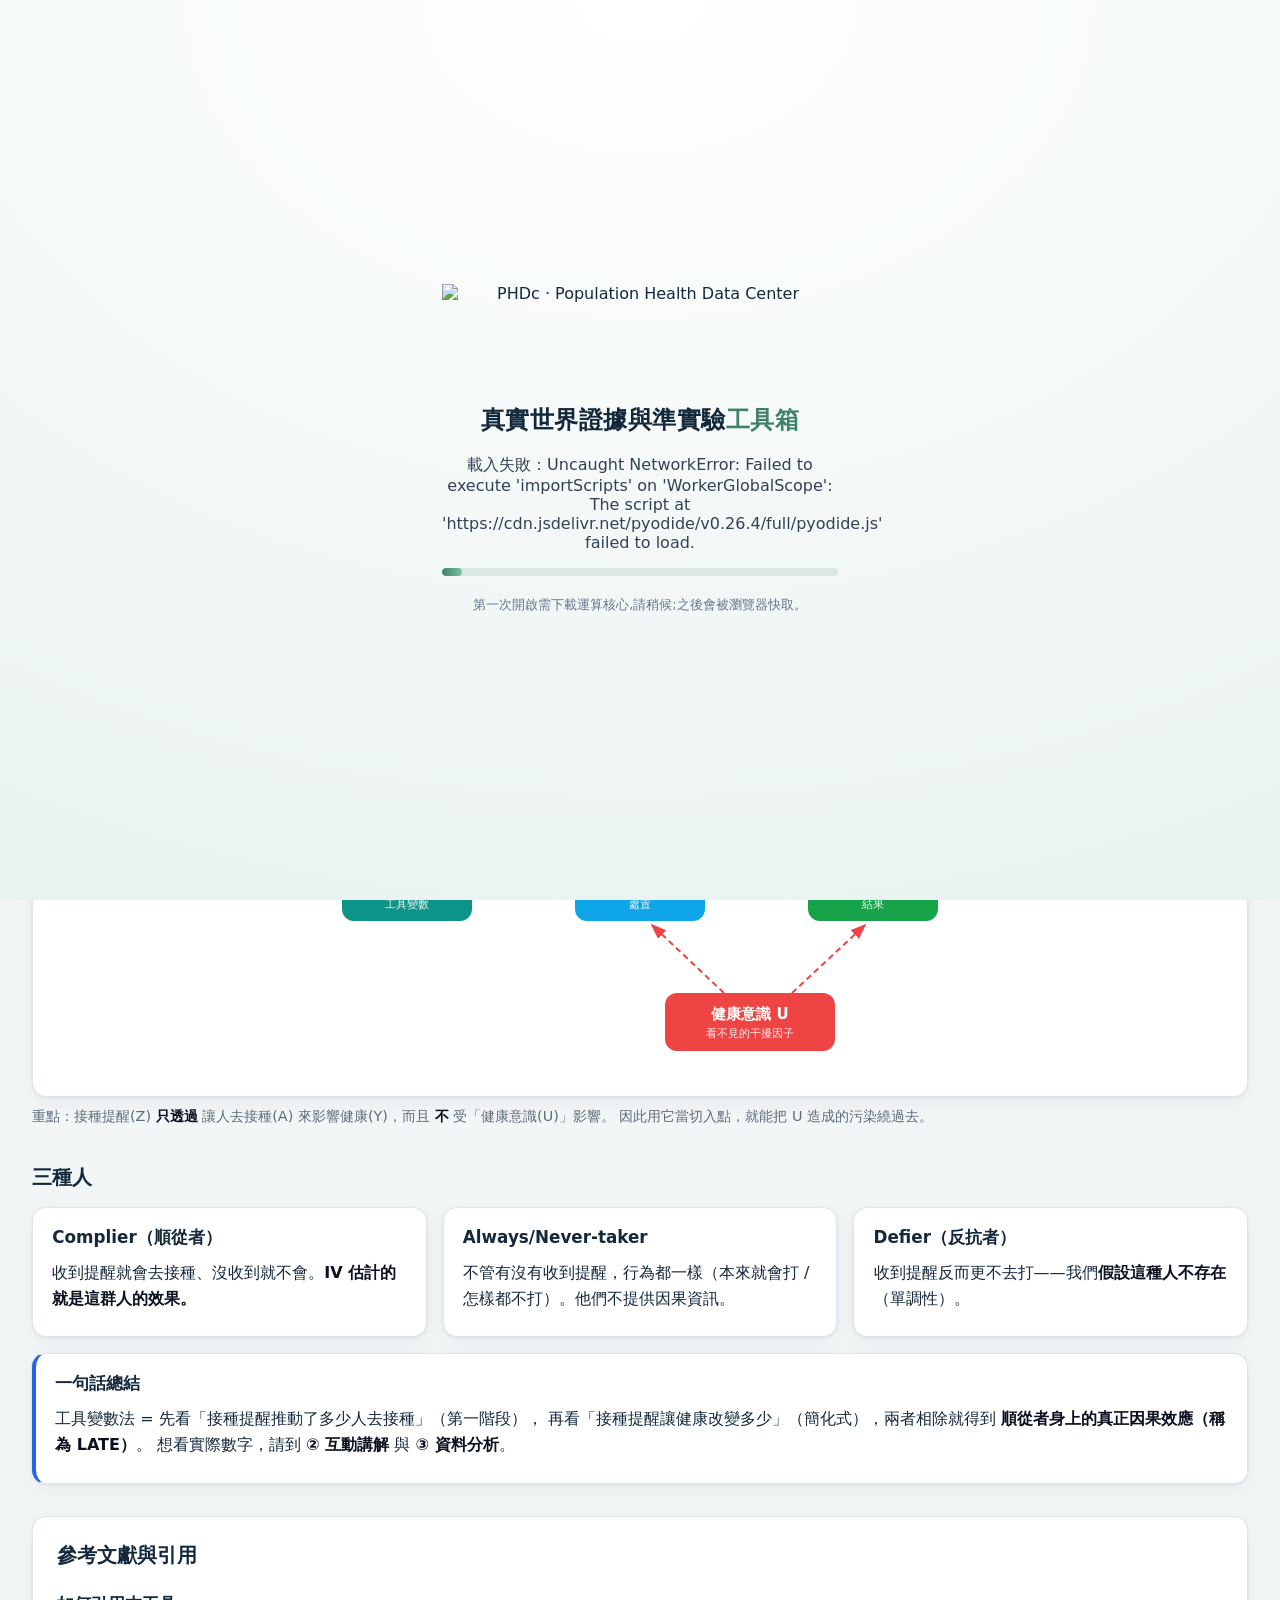
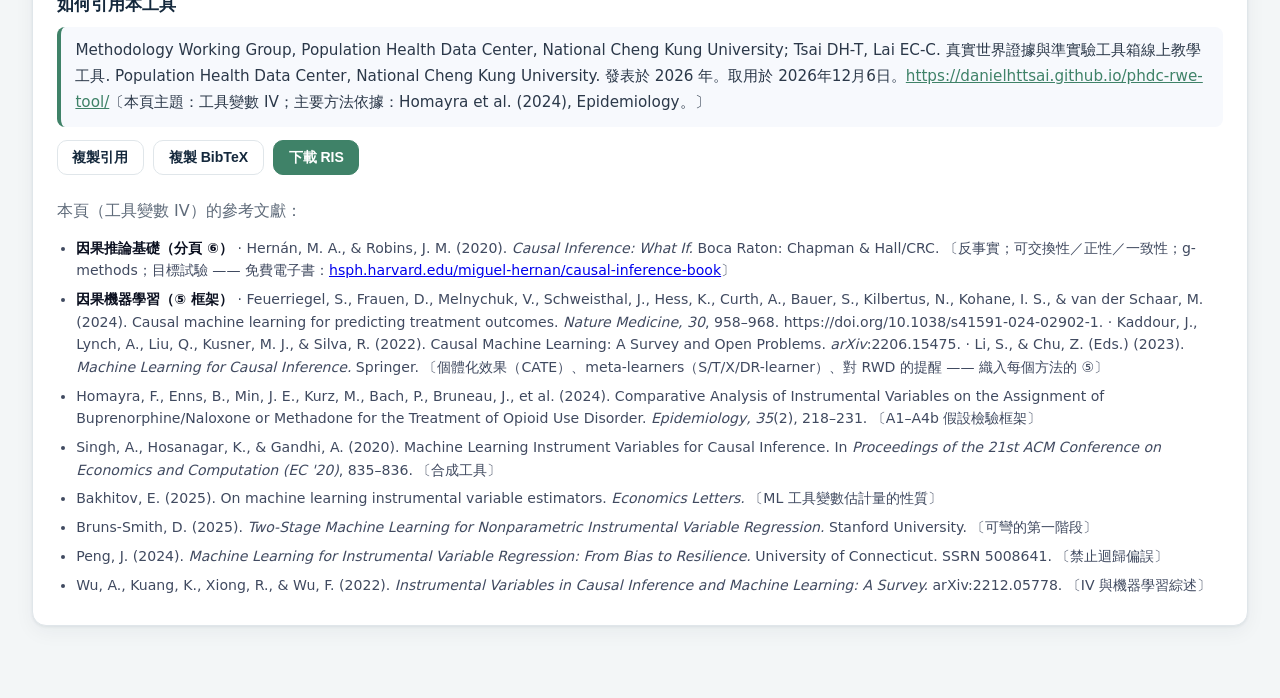
==== commit 092bae3b: "Run Pyodide in a Web Worker (no more UI freeze) + topics in dropdown + Transportability label Three " ====
--- a/docs/index.html
+++ b/docs/index.html
@@ -4,10 +4,9 @@
 <meta charset="utf-8" />
 <meta name="viewport" content="width=device-width, initial-scale=1" />
 <title>真實世界證據與準實驗工具箱 RWE and Quasi-experimental Toolbox</title>
-<link rel="stylesheet" href="styles.css?v=120" />
+<link rel="stylesheet" href="styles.css?v=121" />
 <script src="https://cdn.plot.ly/plotly-2.35.2.min.js" charset="utf-8"></script>
-<script src="https://cdn.jsdelivr.net/pyodide/v0.26.4/full/pyodide.js"></script>
-<script src="pyodide-bridge.js?v=47"></script>
+<script src="pyodide-bridge.js?v=48"></script>
 <!-- 本檔由 build_docs.py 產生,請勿手改;來源為 frontend/index.html -->
 </head>
 <body>
@@ -39,6 +38,10 @@
         <option value="tscan" data-en="TreeScan · Tree-based scan statistic">TreeScan · 樹狀掃描統計</option>
         <option value="wce" data-en="WCE · Weighted cumulative exposure">WCE · 加權累積暴露</option>
         <option value="transport" data-en="Transportability · extend to a target population">可轉移性 · 搬到目標族群</option>
+        <optgroup id="topicGroup" label="跨方法主題">
+          <option value="miss" data-en="Missing data &amp; imputation">缺失資料與多重插補</option>
+          <option value="srma" data-en="SR &amp; meta-analysis">系統性回顧與統合分析</option>
+        </optgroup>
       </select>
     </label>
     <div class="subtabs">
@@ -5998,7 +6001,7 @@
             <td data-en="No single effect — a label-permutation null is the control; scan the whole tree for the most extreme node (multiplicity-controlled)">不估單一效果——用「打亂暴露標籤的排列虛無」當對照，掃描整棵樹找最極端節點（已控多重比較）</td>
             <td data-en="A meaningful tree, a constant baseline across nodes, and no unmodelled confounding (else the permutation null is wrong)">樹有意義、各節點基準為常數、無未建模混淆（否則排列虛無不對）</td></tr>
           <tr><td colspan="4" class="famhdr" data-en="Family · transportability / generalizability (carry an effect to a different target population)">家族 · 可轉移性／泛化（把效果搬到不同的目標族群）</td></tr>
-          <tr><td>Transport</td>
+          <tr><td>Transportability</td>
             <td data-en="A vaccine's efficacy was measured in a (randomised) study in one population, but your target population has a different mix of effect modifiers (e.g. older, more comorbid)">疫苗效力是在某個族群的（隨機）研究裡量到的，但你的目標族群效果修飾子分布不同（例如更年長、共病更多）</td>
             <td data-en="Not for confounding — the study is already unbiased; you borrow the measured effect-modifier distribution to re-weight / standardise to the target">不是用來校混淆——研究本身已無偏；借的是已測效果修飾子的分布，用來把效果加權／標準化到目標族群</td>
             <td data-en="Conditional transportability: every effect modifier that differs between the two populations is measured, plus overlap of their distributions">條件可轉移性：兩族群間有差異的效果修飾子全部都測得到，且兩者分布有重疊</td></tr>
@@ -6049,7 +6052,7 @@
           <tr><td>PSSA</td><td data-en="New-start dates of two drugs for the same people, within an observation window">同一群人兩種藥的新起始日期，一段觀察窗</td><td data-en="A trend-adjusted order-asymmetry ratio (aSR) as an A→B signal">校正趨勢後的「先後不對稱」比（aSR），作為 A→B 訊號</td></tr>
           <tr><td>TreeScan</td><td data-en="Exposure vs not, plus many outcomes arranged on a hierarchical tree (e.g. ICD codes)">暴露 vs 否，以及落在一棵階層樹上的多種結果（如 ICD 碼）</td><td data-en="Not a single effect — which outcome nodes carry a signal (after controlling multiplicity)">不是單一效果，而是「哪些結果節點有訊號」（控制多重比較後）</td></tr>
           <tr><td colspan="3" class="famhdr" data-en="Family · transportability / generalizability">家族 · 可轉移性／泛化</td></tr>
-          <tr><td>Transport</td><td data-en="Individual-level study data (treatment, outcome, effect modifiers) + the effect-modifier distribution of the target population">研究的個體層資料（治療、結果、效果修飾子）＋目標族群的效果修飾子分布</td><td data-en="The effect in the target population (standardise / inverse-odds-of-selection weighting)">目標族群裡的效果（用標準化／反選樣勝算加權）</td></tr>
+          <tr><td>Transportability</td><td data-en="Individual-level study data (treatment, outcome, effect modifiers) + the effect-modifier distribution of the target population">研究的個體層資料（治療、結果、效果修飾子）＋目標族群的效果修飾子分布</td><td data-en="The effect in the target population (standardise / inverse-odds-of-selection weighting)">目標族群裡的效果（用標準化／反選樣勝算加權）</td></tr>
         </tbody>
       </table>
     </div>
@@ -6492,7 +6495,7 @@
   </footer>
 </main>
 
-<script src="i18n.js?v=120"></script>
-<script src="app.js?v=120"></script>
+<script src="i18n.js?v=121"></script>
+<script src="app.js?v=121"></script>
 </body>
 </html>
